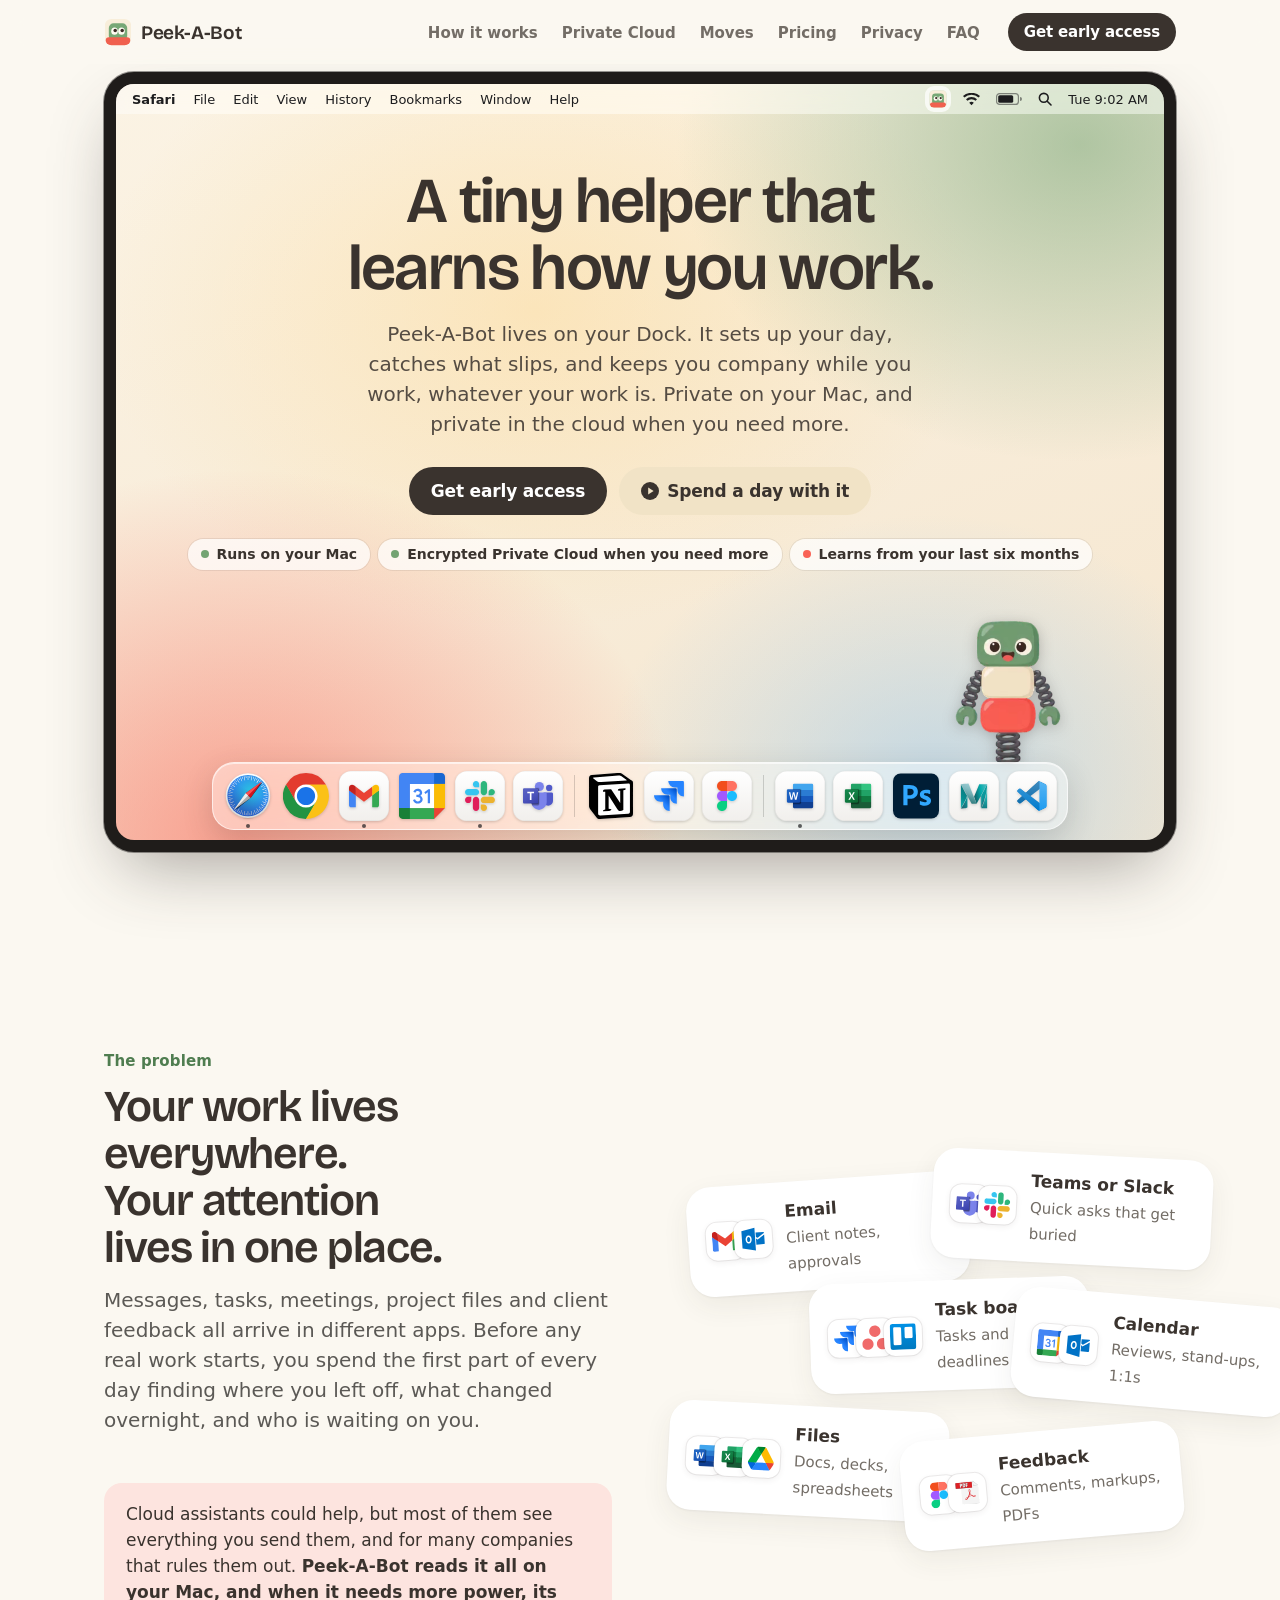
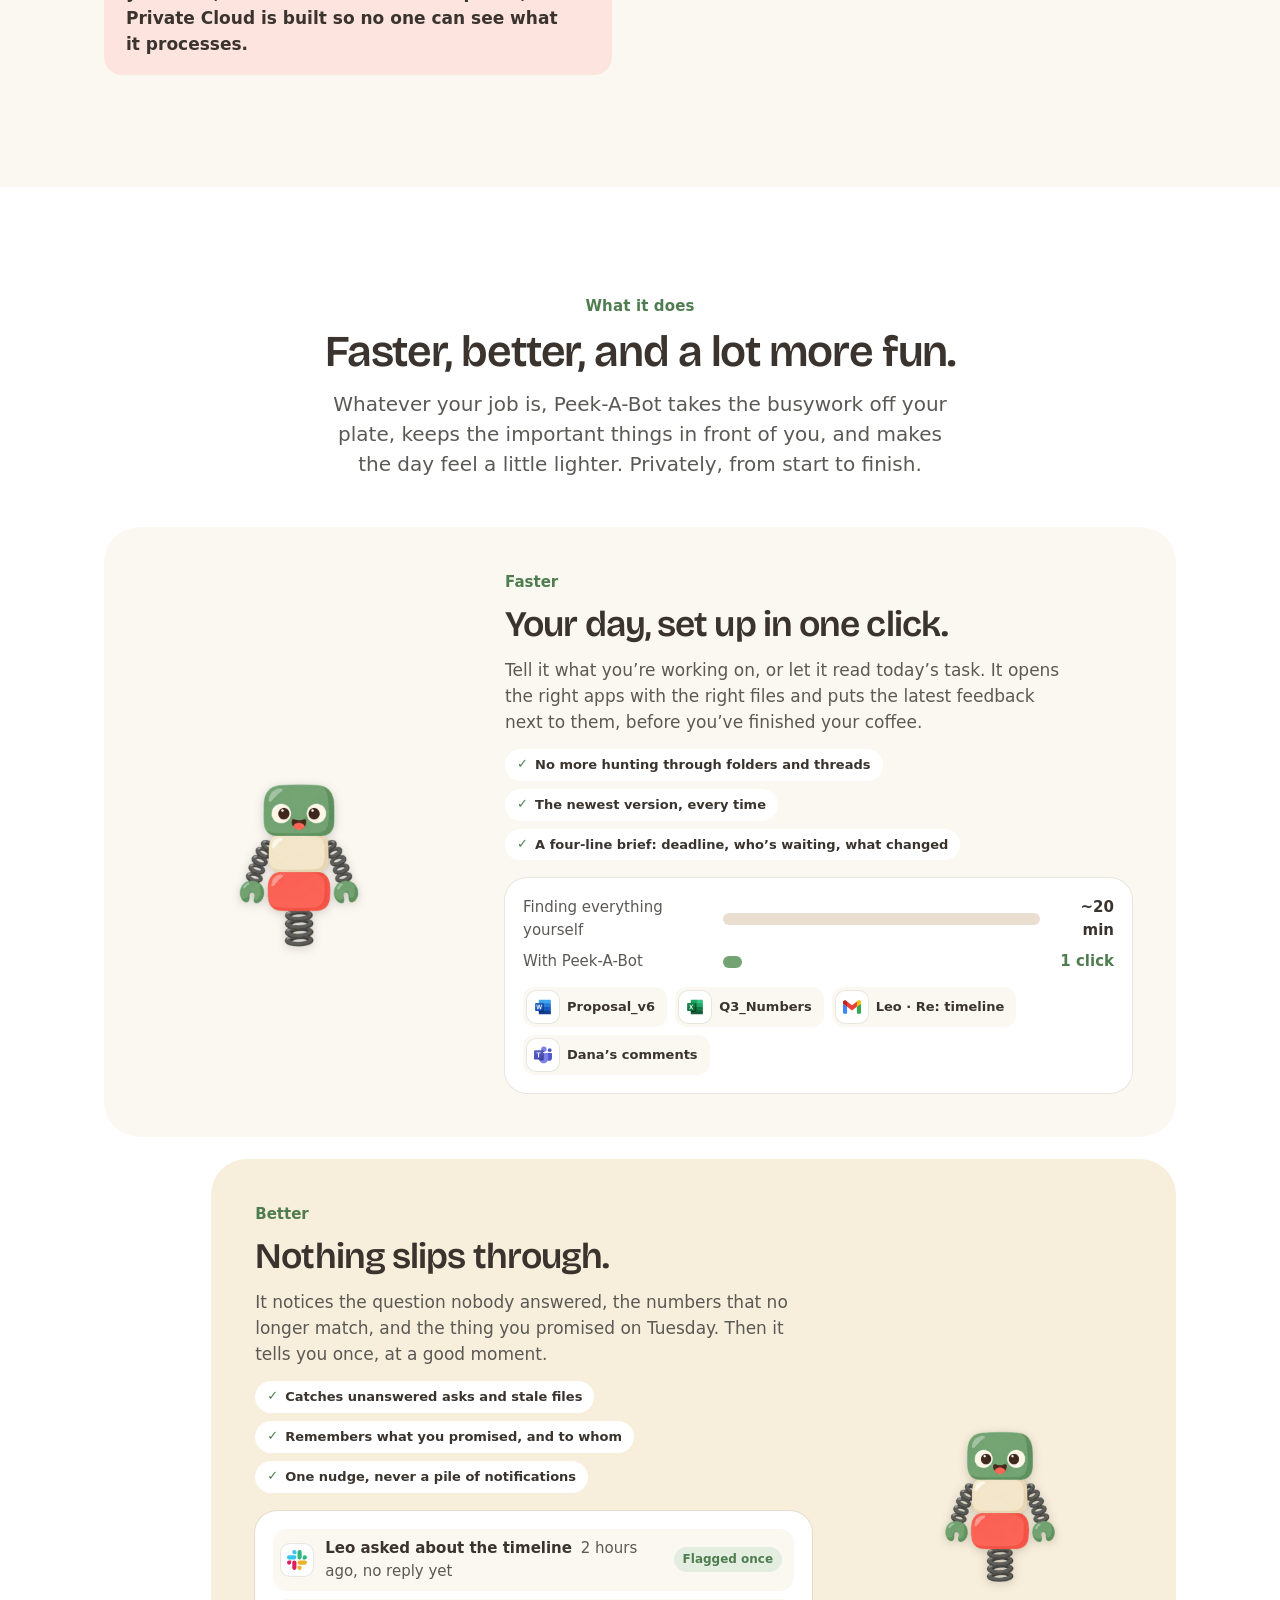
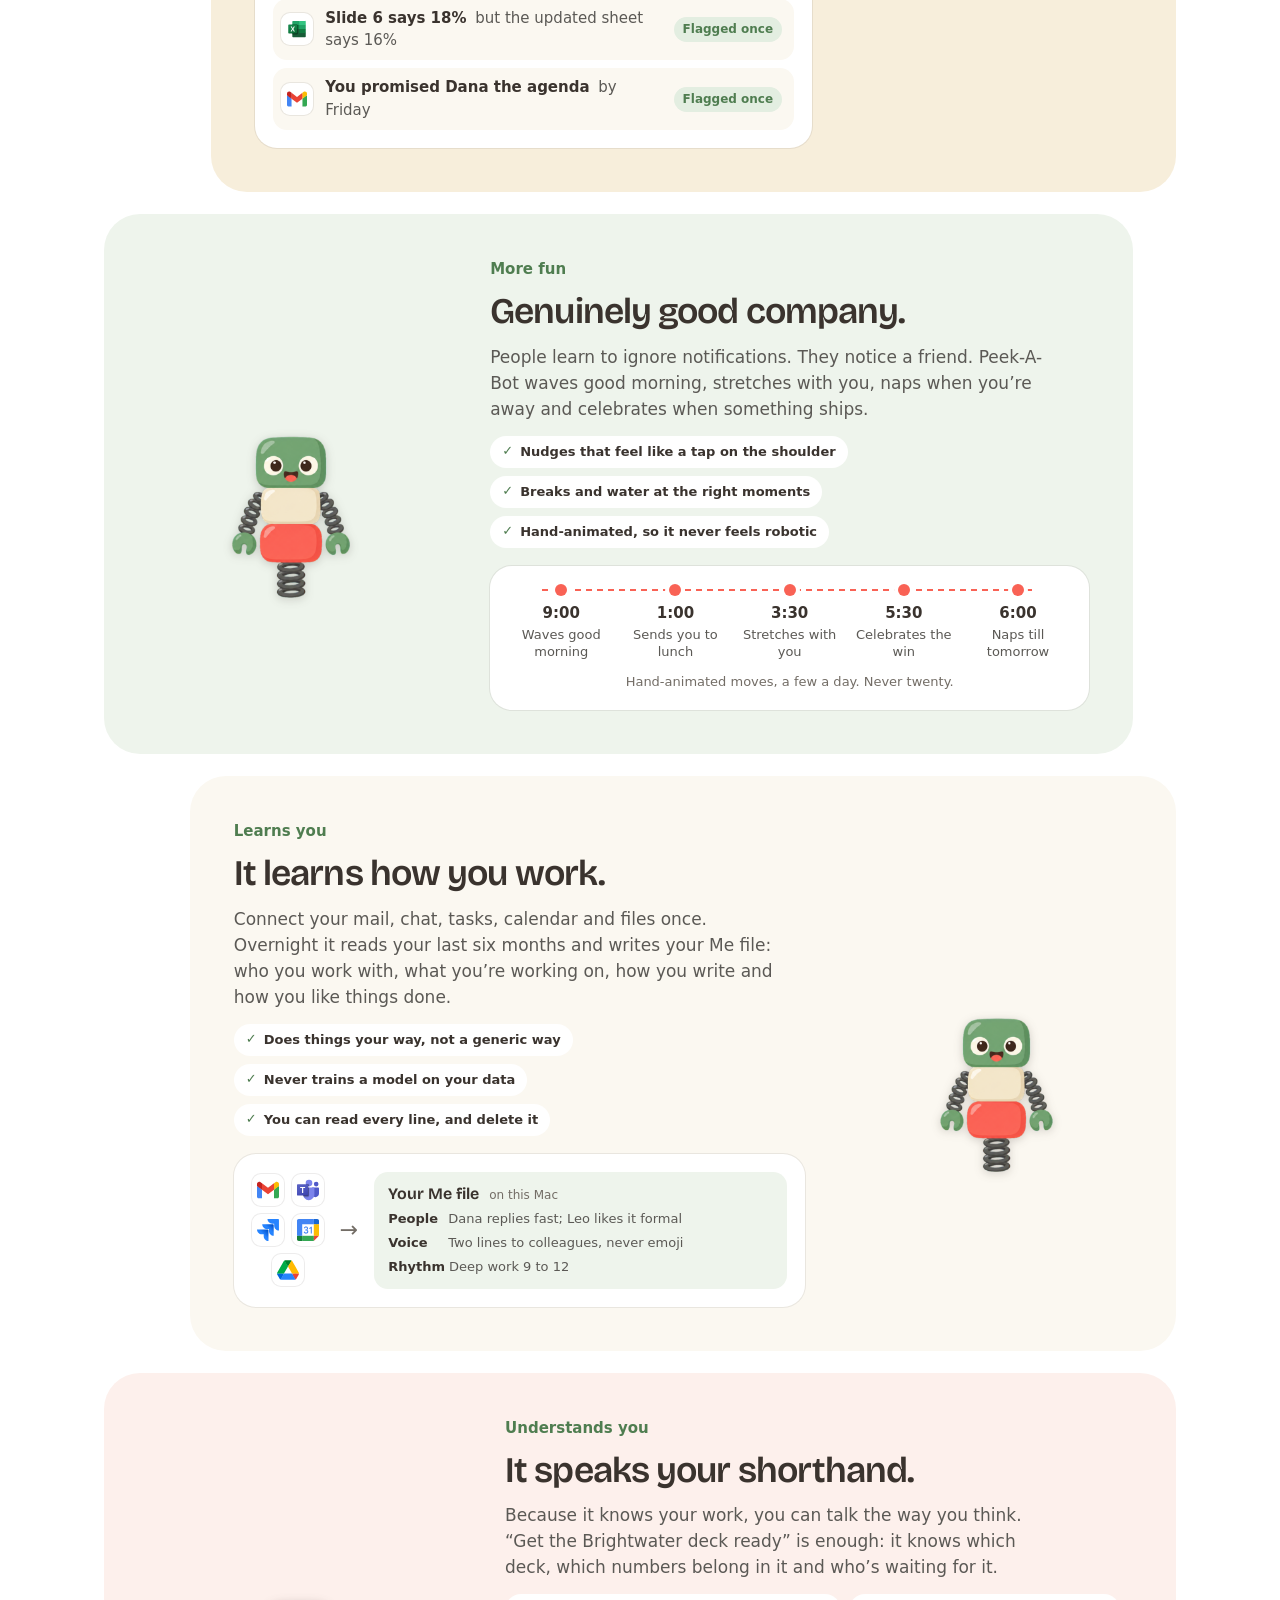
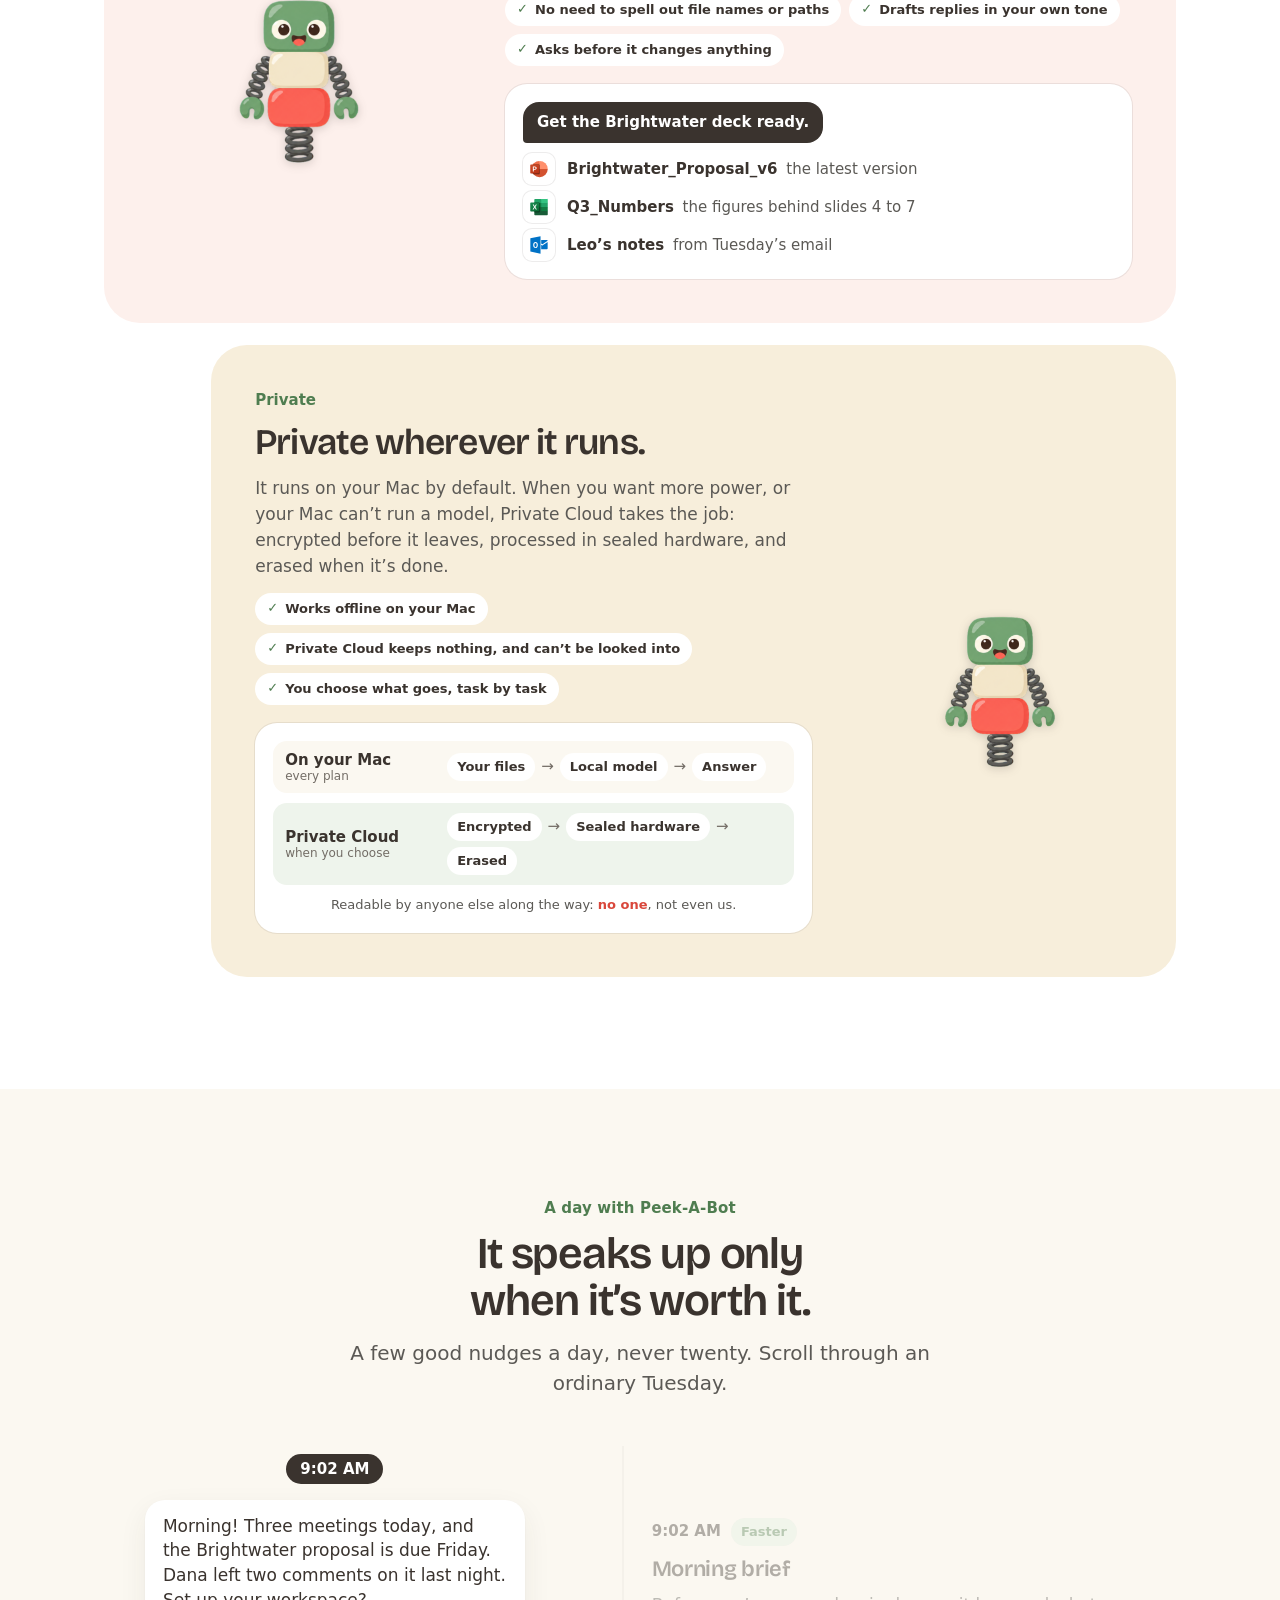
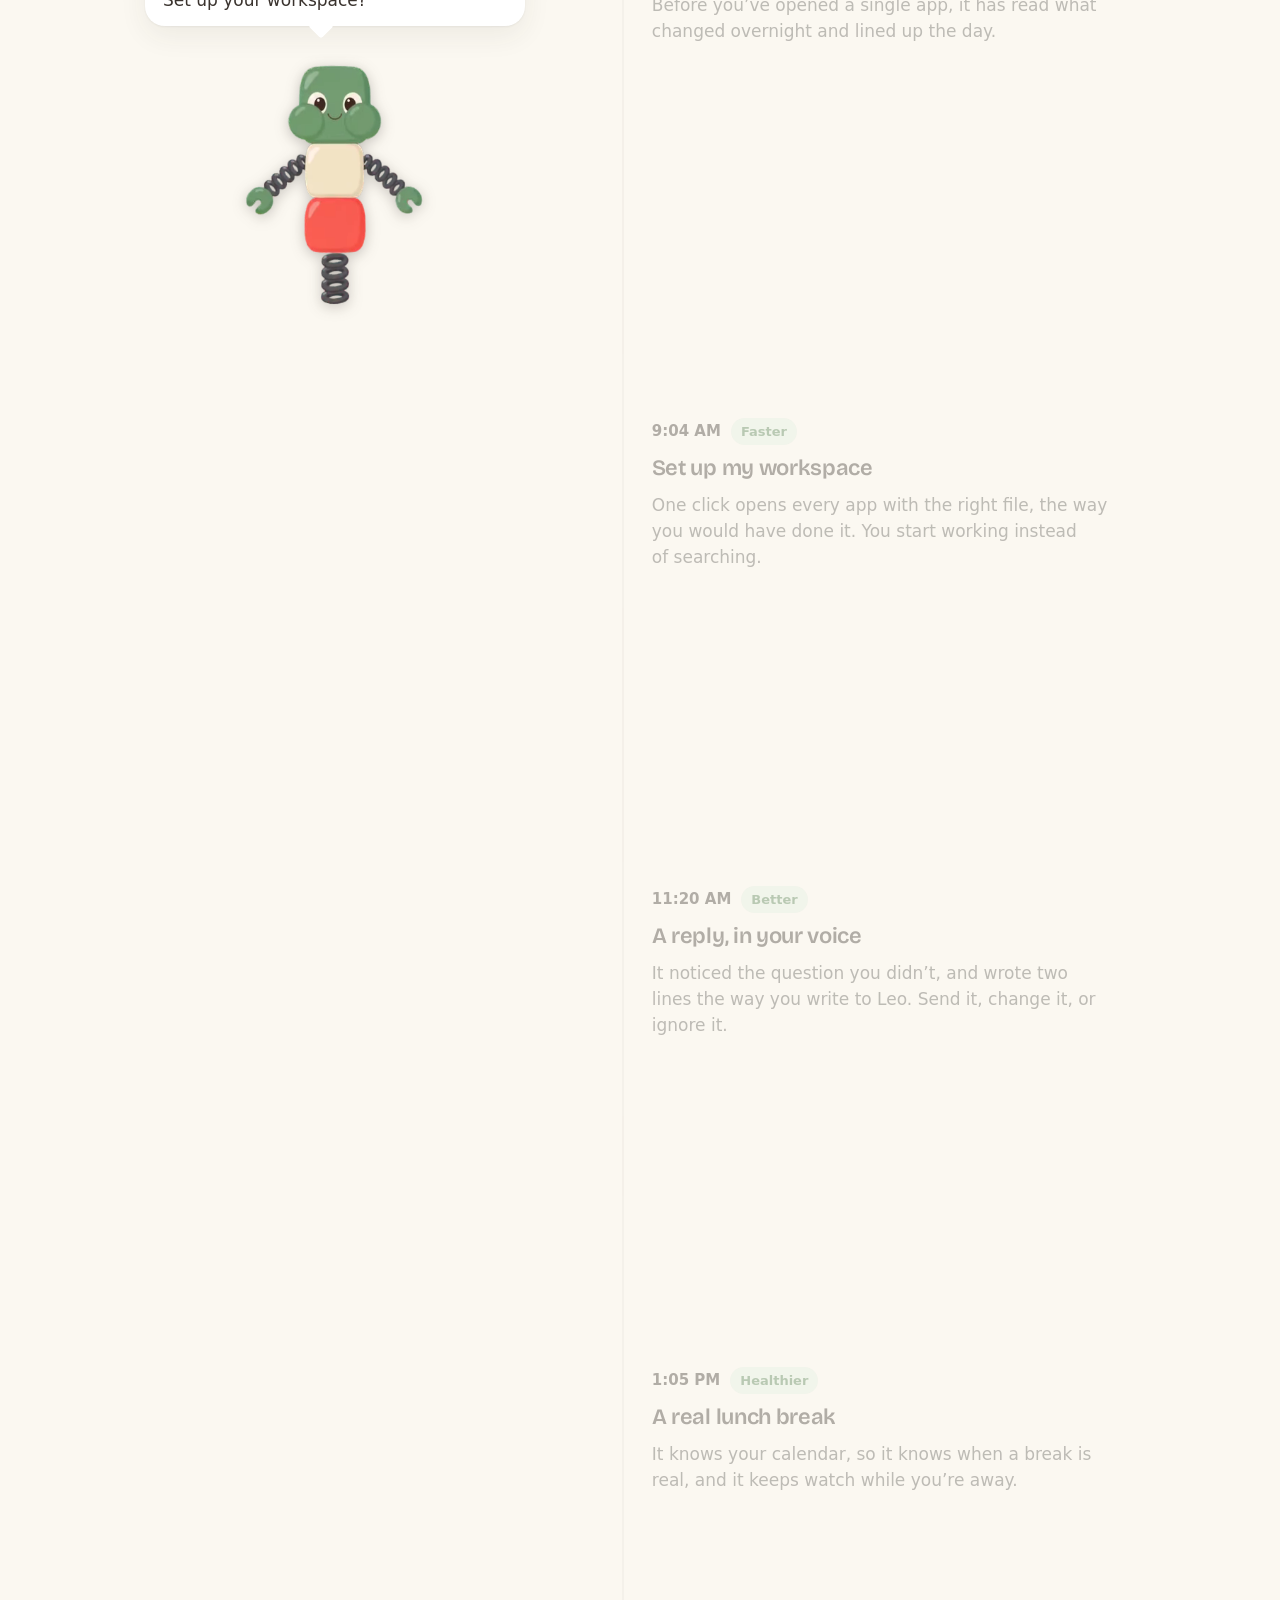
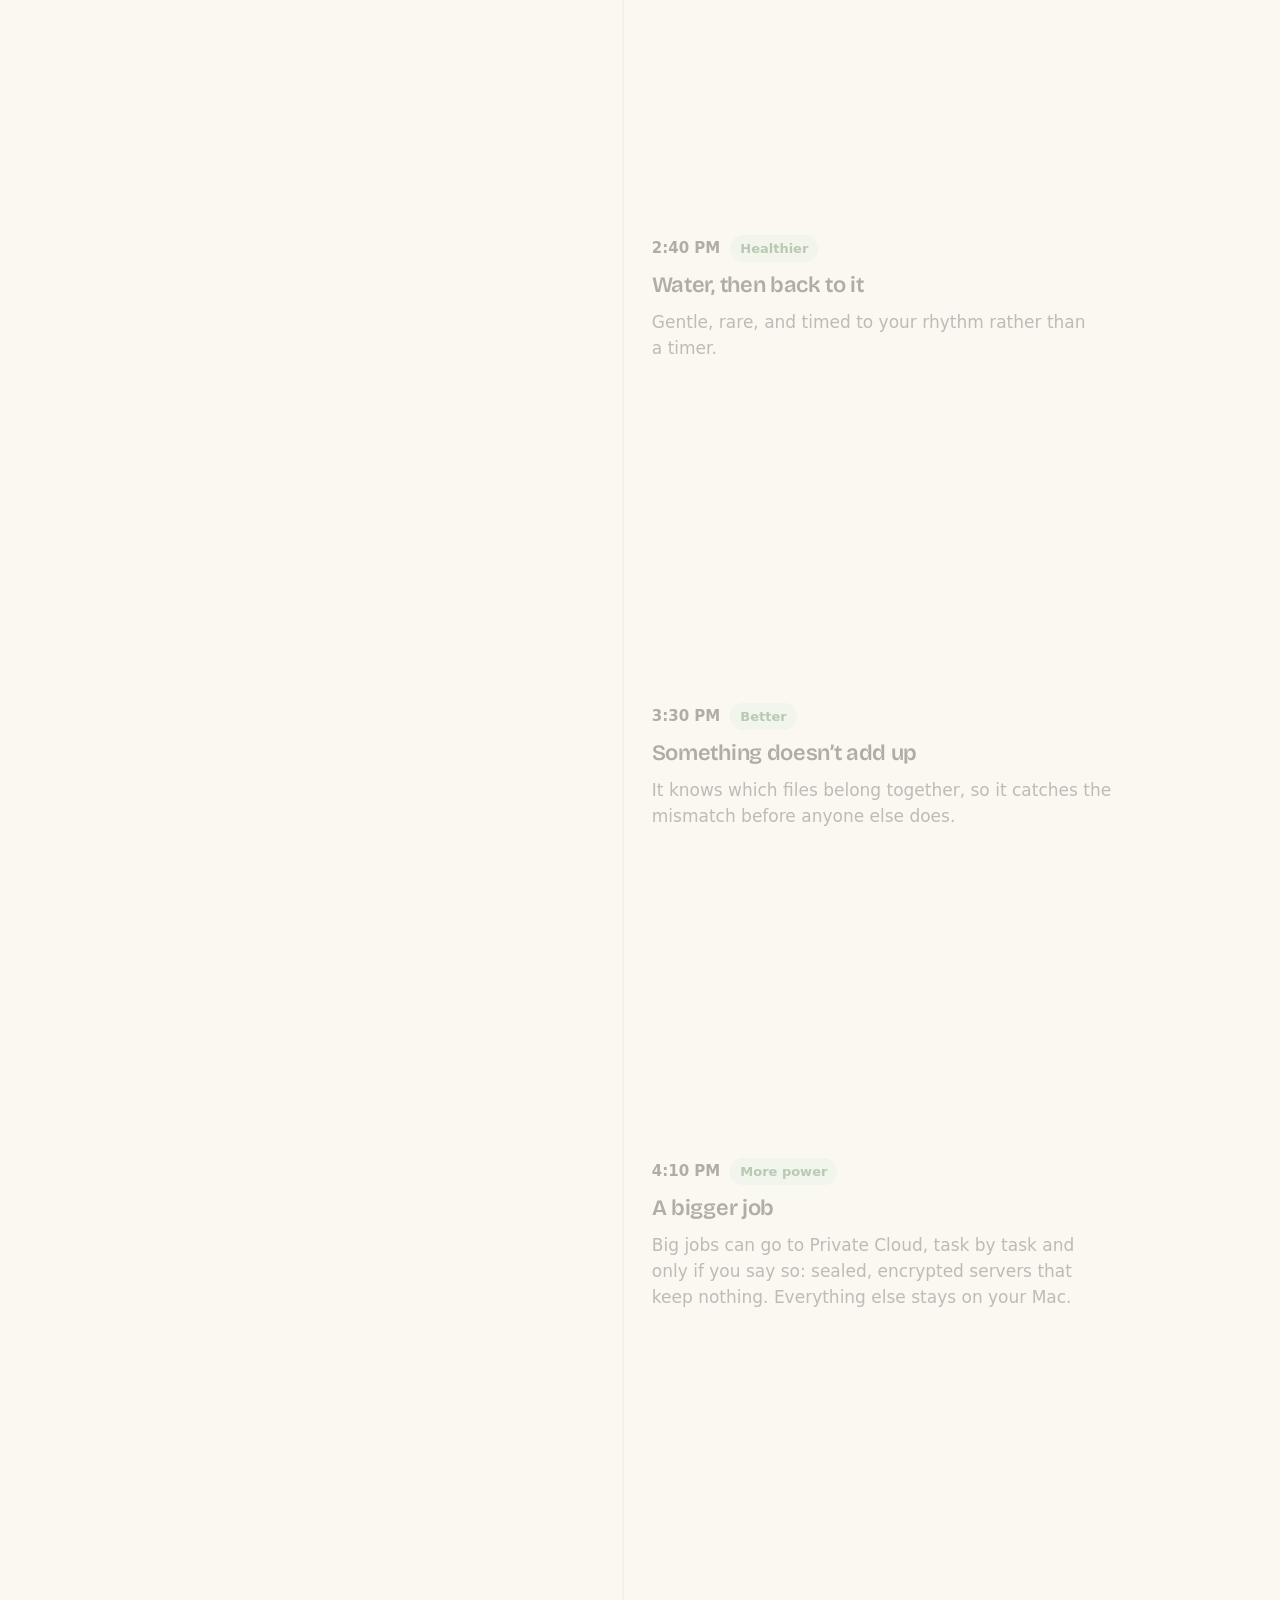
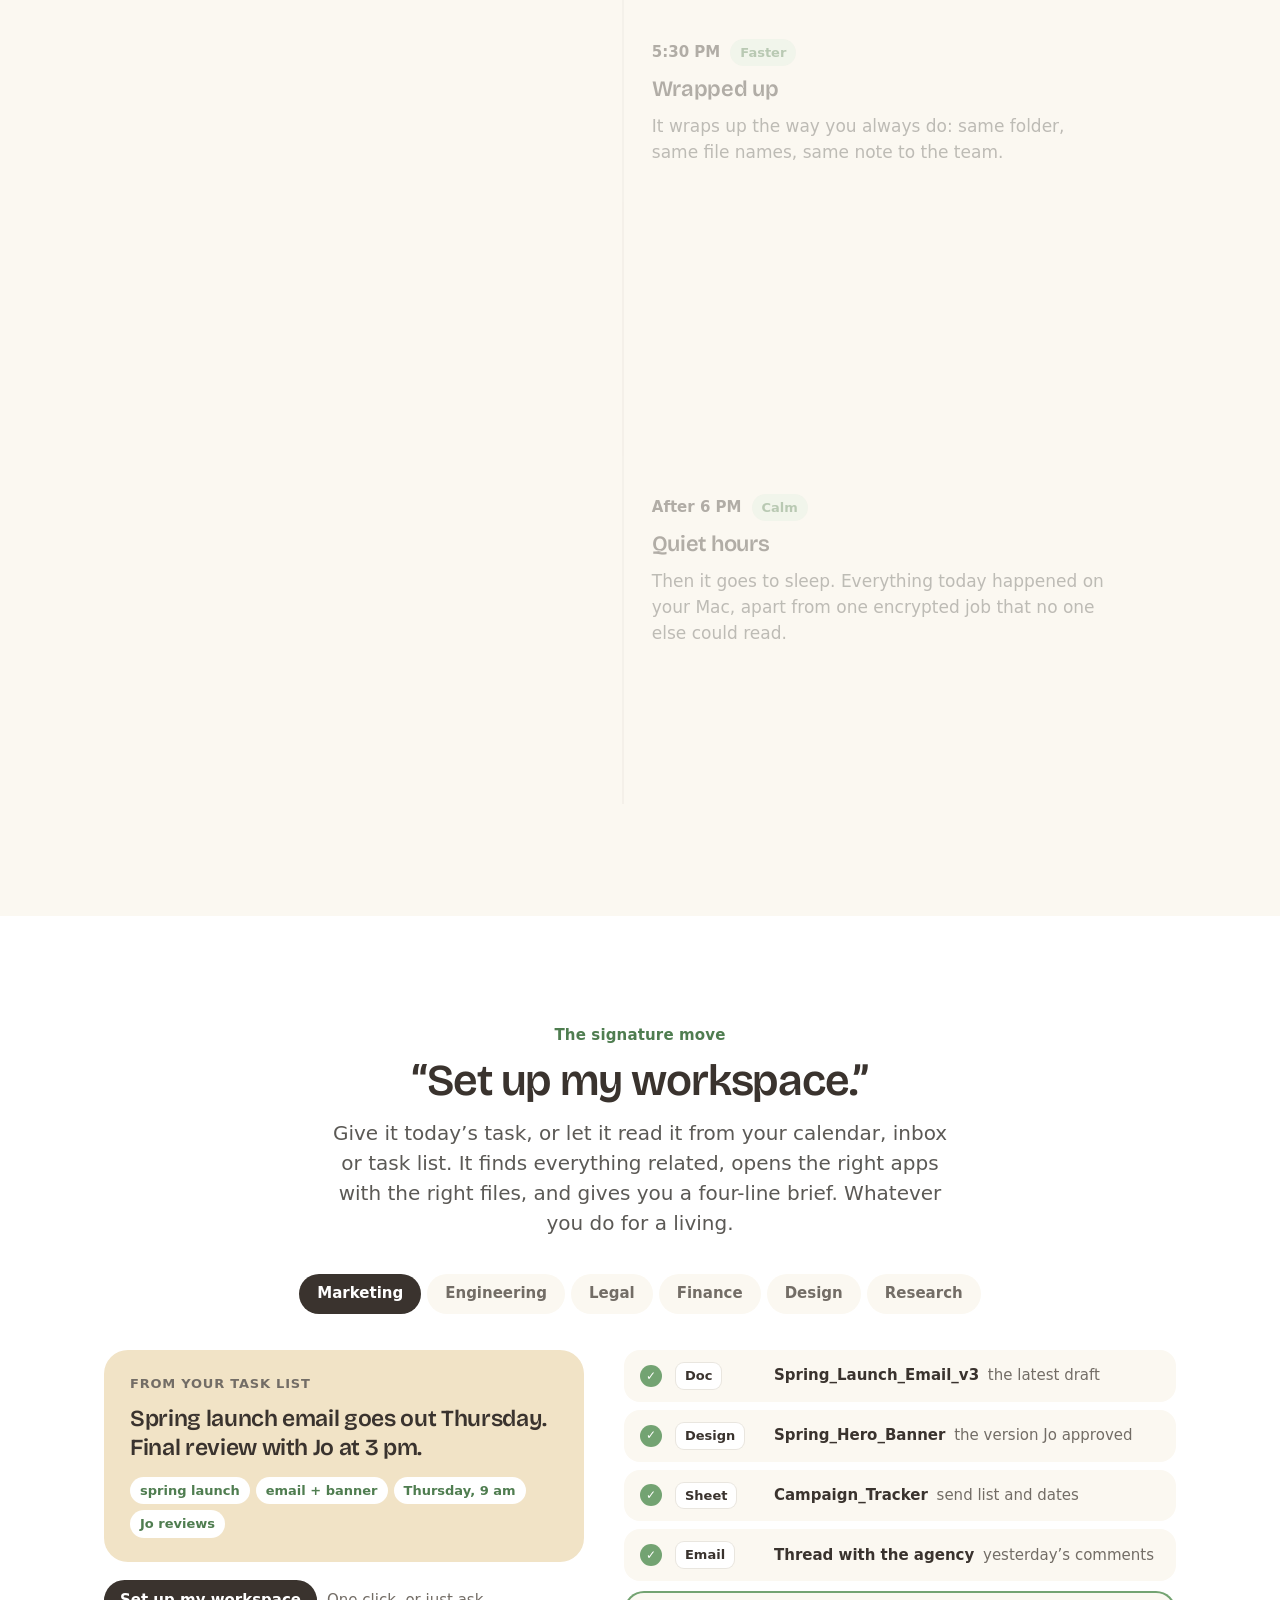
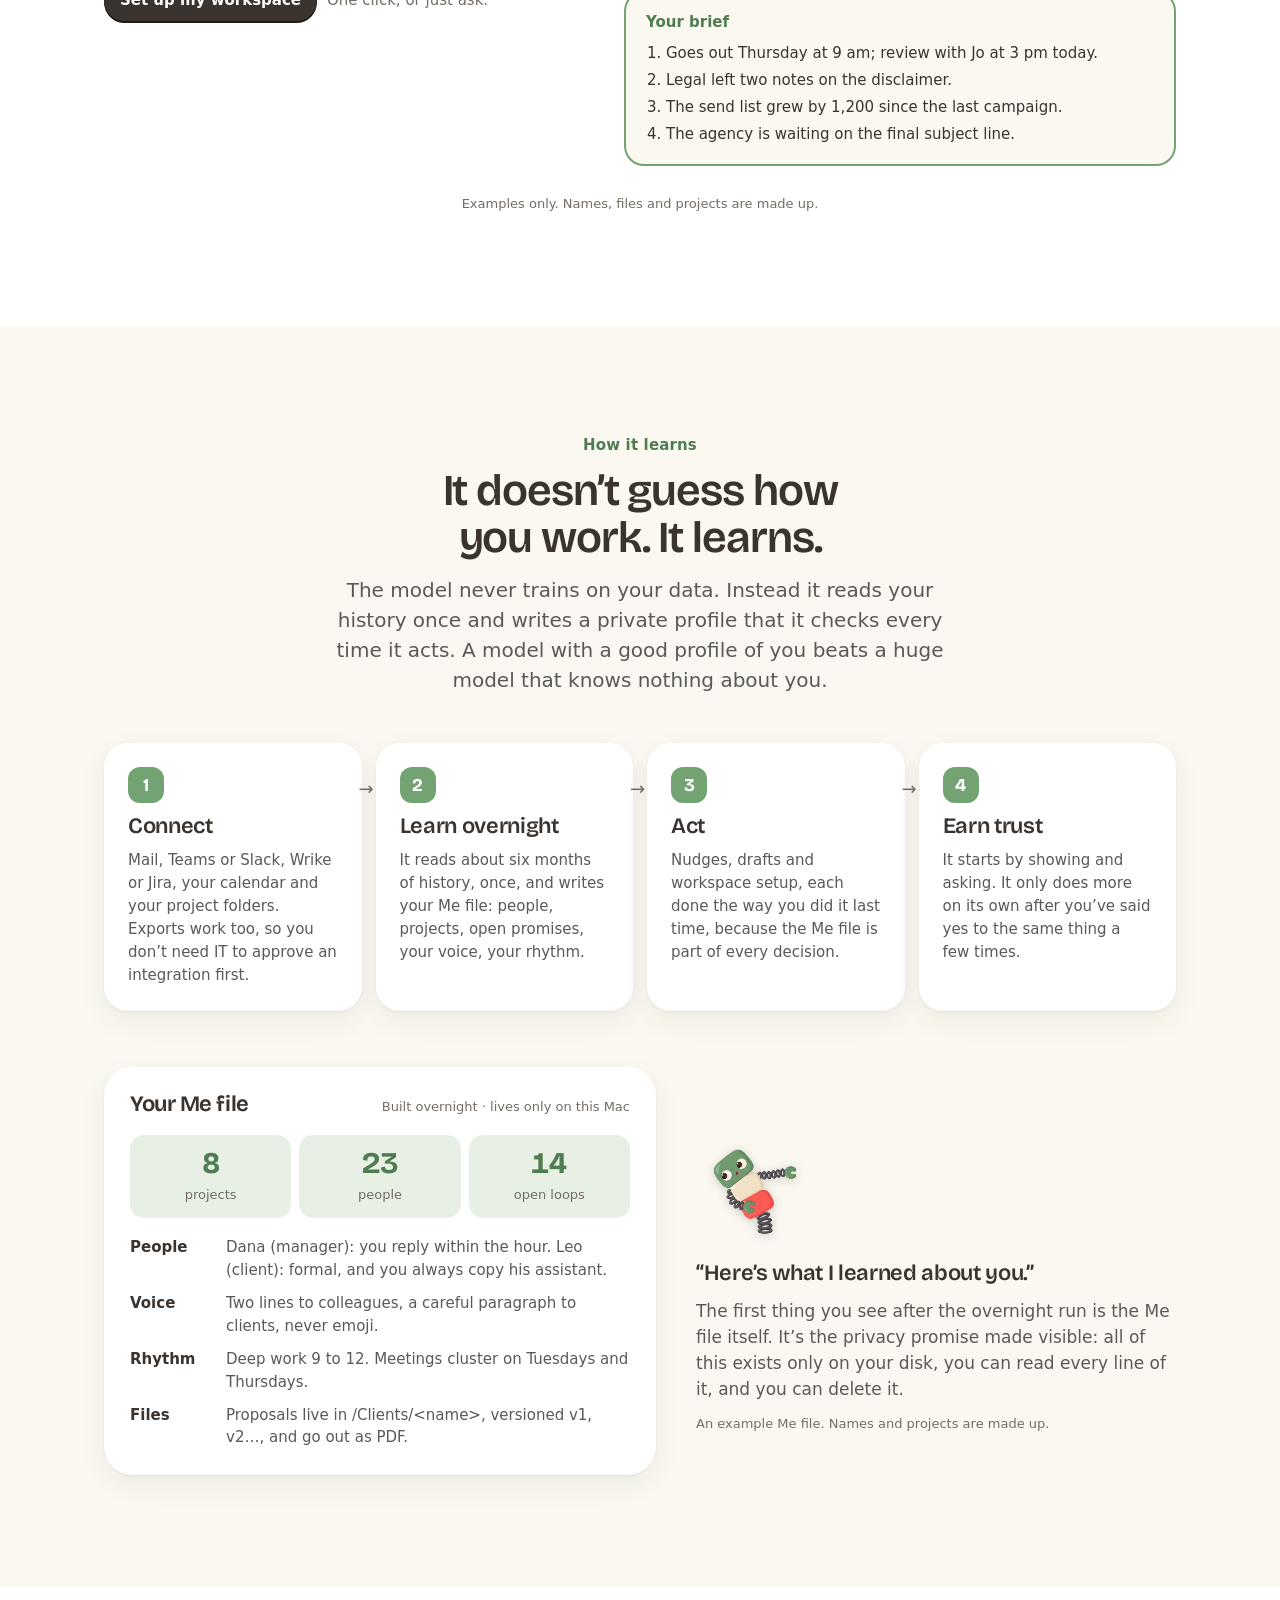
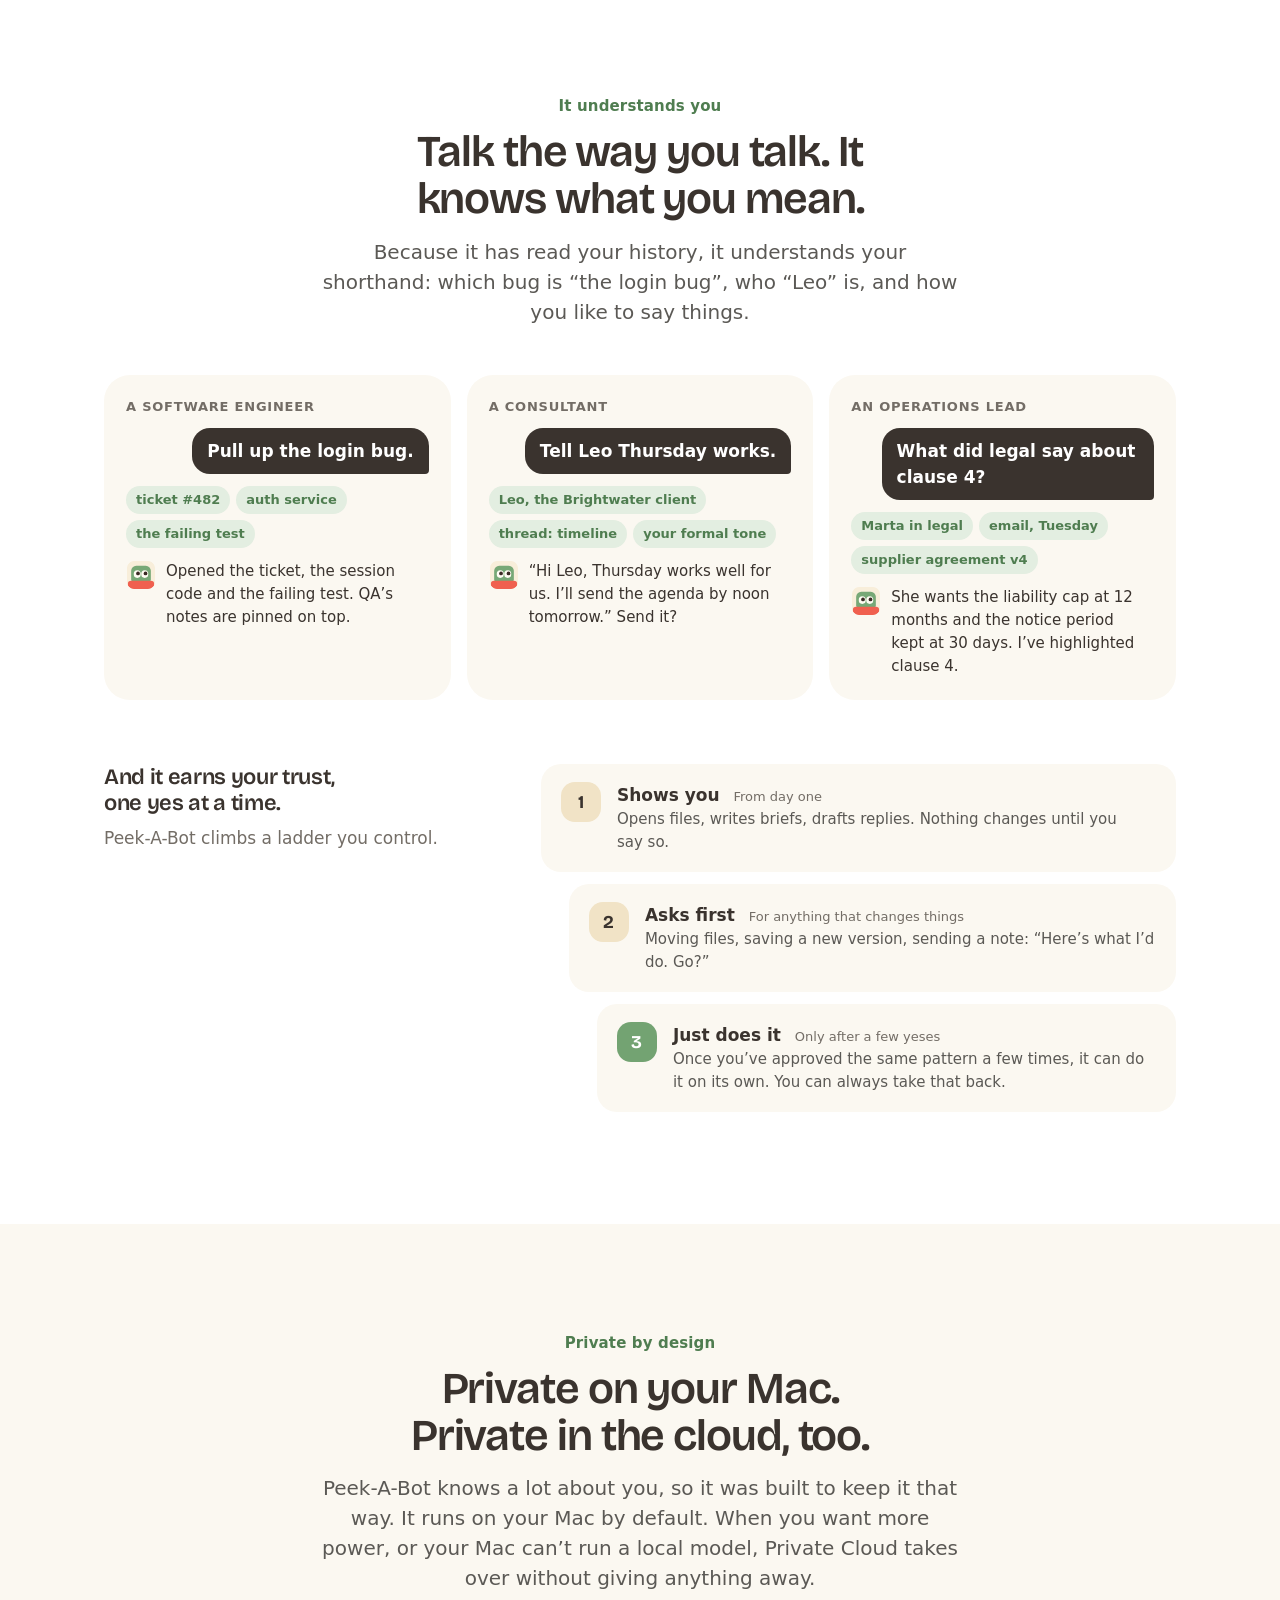
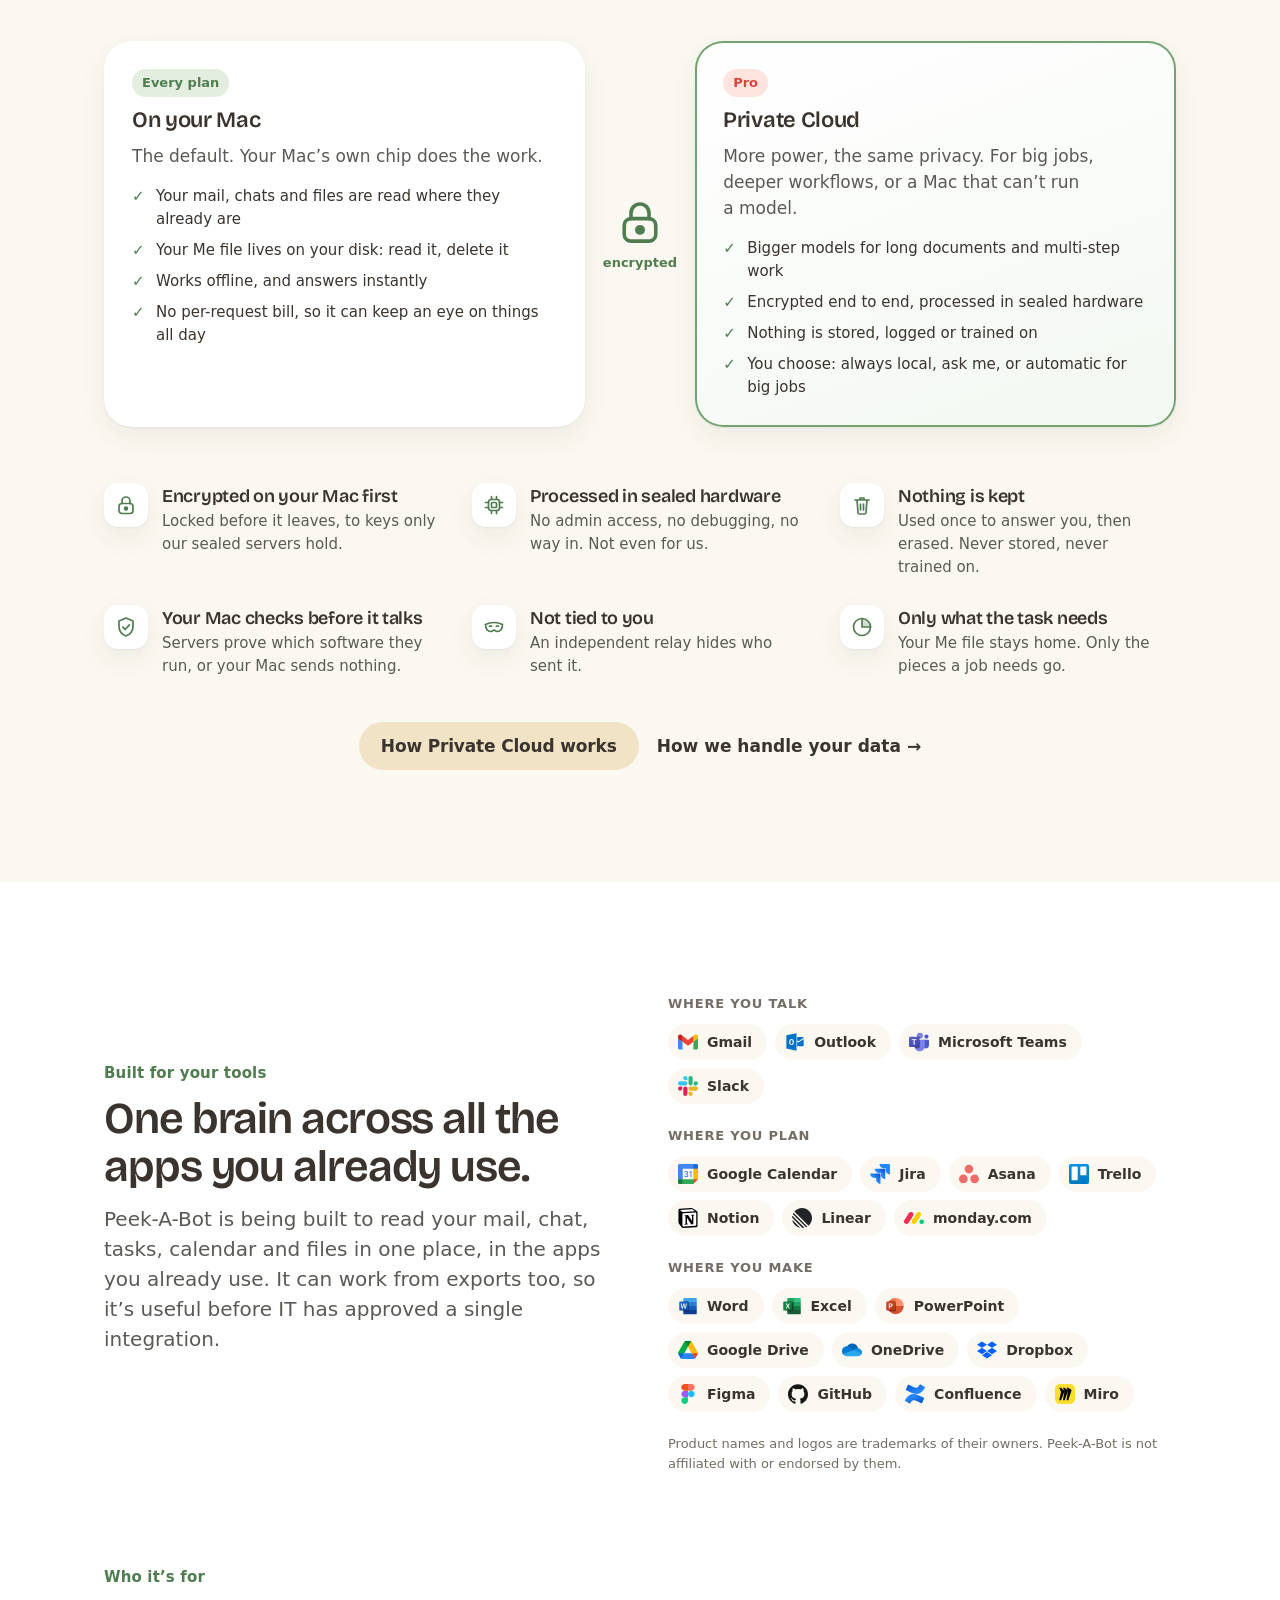
==== index.html @ 86689b5e "Publish the Peek-A-Bot website Co-Authored-By: Claude Opus 5.5 <noreply@anthropic.com>" ====
<!DOCTYPE html><html lang="en"><head><meta charset="utf-8"><meta name="viewport" content="width=device-width, initial-scale=1"><title>Peek-A-Bot · A tiny helper that learns how you work</title><meta name="description" content="Peek-A-Bot is a tiny helper that lives on your Dock. It learns how you work, sets up your day, catches what slips and keeps you company. Private on your Mac, and in an encrypted Private Cloud when you need more power."><meta name="theme-color" content="#FBF8F1"><meta name="color-scheme" content="light"><link rel="icon" href="/favicon.ico" sizes="48x48"><link rel="icon" href="/favicon.svg" type="image/svg+xml"><link rel="apple-touch-icon" href="/apple-touch-icon.png"><meta property="og:type" content="website"><meta property="og:title" content="Peek-A-Bot · A tiny helper that learns how you work"><meta property="og:description" content="Peek-A-Bot is a tiny helper that lives on your Dock. It learns how you work, sets up your day, catches what slips and keeps you company. Private on your Mac, and in an encrypted Private Cloud when you need more power."><meta property="og:image" content="https://peek-a-bot.com/og-image.png"><meta property="og:image:width" content="1200"><meta property="og:image:height" content="630"><meta name="twitter:card" content="summary_large_image"><script>document.documentElement.classList.add('js');</script><link rel="stylesheet" href="/_astro/Base.CYrjRaip.css"><link rel="stylesheet" href="/_astro/index.iqG5iwWX.css"><style>.faq[data-astro-cid-hemr5th4]{border-top:1px solid var(--line);display:grid}details[data-astro-cid-hemr5th4]{border-bottom:1px solid var(--line)}summary[data-astro-cid-hemr5th4]{cursor:pointer;color:var(--ink);font:600 19px/1.35 var(--font-body);letter-spacing:-.01em;justify-content:space-between;align-items:center;gap:20px;padding:22px 4px;list-style:none;display:flex}summary[data-astro-cid-hemr5th4]::-webkit-details-marker{display:none}summary[data-astro-cid-hemr5th4] i[data-astro-cid-hemr5th4]{background:var(--cream);width:28px;height:28px;transition:background var(--t-hover) var(--ease-out);border-radius:50%;flex:none;position:relative}summary[data-astro-cid-hemr5th4] i[data-astro-cid-hemr5th4]:before,summary[data-astro-cid-hemr5th4] i[data-astro-cid-hemr5th4]:after{content:"";background:var(--ink);width:12px;height:2px;transition:rotate .25s var(--ease-out);border-radius:2px;position:absolute;top:50%;left:50%;translate:-50% -50%}summary[data-astro-cid-hemr5th4] i[data-astro-cid-hemr5th4]:after{rotate:90deg}details[data-astro-cid-hemr5th4][open] summary[data-astro-cid-hemr5th4] i[data-astro-cid-hemr5th4]:after{rotate:0deg}summary[data-astro-cid-hemr5th4]:hover i[data-astro-cid-hemr5th4]{background:#ead8b4}details[data-astro-cid-hemr5th4] p[data-astro-cid-hemr5th4]{max-width:680px;color:var(--body);padding:0 4px 24px}
.clip[data-astro-cid-xy5hpezo]{aspect-ratio:1;cursor:pointer;filter:drop-shadow(0 2px 5px #3a332e38);-webkit-tap-highlight-color:transparent;background:0 0;border:0;width:100%;padding:0;display:block}.clip[data-astro-cid-xy5hpezo] video[data-astro-cid-xy5hpezo]{object-fit:contain;pointer-events:none;width:100%;height:100%}
.plans[data-astro-cid-n3fhtagd]{grid-template-columns:repeat(4,1fr);align-items:stretch;gap:14px;display:grid}.plan[data-astro-cid-n3fhtagd]{background:var(--white);box-shadow:var(--shadow-card);border-radius:28px;flex-direction:column;gap:6px;padding:24px;display:flex;position:relative}.plan[data-astro-cid-n3fhtagd].hi{box-shadow:0 0 0 2px var(--sage) inset, var(--shadow-card)}.badge[data-astro-cid-n3fhtagd]{border-radius:var(--radius-pill);background:var(--sage);color:var(--white);font-size:var(--fs-caption);padding:5px 11px;font-weight:650;position:absolute;top:-12px;left:24px}.plan-clip[data-astro-cid-n3fhtagd]{width:140px;margin:-14px auto -6px}.name[data-astro-cid-n3fhtagd]{color:var(--ink);font:650 24px/1.1 var(--font-display);letter-spacing:-.02em}.audience[data-astro-cid-n3fhtagd]{color:var(--sage-ink);font-size:var(--fs-small);font-weight:650}.price[data-astro-cid-n3fhtagd]{align-items:baseline;gap:4px;margin-top:8px;display:flex}.price[data-astro-cid-n3fhtagd] b[data-astro-cid-n3fhtagd]{color:var(--ink);font:700 44px/1 var(--font-display);letter-spacing:-.03em;font-variant-numeric:tabular-nums}.price[data-astro-cid-n3fhtagd] span[data-astro-cid-n3fhtagd]{color:var(--muted);font-size:var(--fs-small)}.alt[data-astro-cid-n3fhtagd]{color:var(--muted);font-size:var(--fs-caption)}.blurb[data-astro-cid-n3fhtagd]{color:var(--ink);font-size:var(--fs-small);margin-top:6px;font-weight:550}ul[data-astro-cid-n3fhtagd]{flex:1;align-content:start;gap:8px;margin:12px 0 18px;padding:0;list-style:none;display:grid}li[data-astro-cid-n3fhtagd]{color:var(--body);font-size:var(--fs-small);padding-left:24px;line-height:1.4;position:relative}li[data-astro-cid-n3fhtagd]:before{content:"";background:#e3eee1 url("data:image/svg+xml,%3Csvg xmlns='http://www.w3.org/2000/svg' width='9' height='7'%3E%3Cpath d='M1 3.5l2.3 2.3L8 1' fill='none' stroke='%234F7D50' stroke-width='1.7' stroke-linecap='round' stroke-linejoin='round'/%3E%3C/svg%3E") 50% no-repeat;border-radius:50%;width:15px;height:15px;position:absolute;top:3px;left:0}.pill[data-astro-cid-n3fhtagd]{justify-content:center}.compact[data-astro-cid-n3fhtagd] .plan[data-astro-cid-n3fhtagd]{padding:22px}.compact[data-astro-cid-n3fhtagd] ul[data-astro-cid-n3fhtagd]{margin-bottom:0}.compact[data-astro-cid-n3fhtagd] .price[data-astro-cid-n3fhtagd] b[data-astro-cid-n3fhtagd]{font-size:36px}@media (width<=1000px){.plans[data-astro-cid-n3fhtagd]{grid-template-columns:1fr 1fr;row-gap:26px}}@media (width<=560px){.plans[data-astro-cid-n3fhtagd]{grid-template-columns:1fr}}
.cta-band[data-astro-cid-hwvj6ntz]{background:var(--cream);position:relative;overflow:hidden}.inner[data-astro-cid-hwvj6ntz]{grid-template-columns:1.3fr 1fr;align-items:end;gap:32px;padding-top:88px;display:grid}.copy[data-astro-cid-hwvj6ntz]{gap:16px;padding-bottom:88px;display:grid}.copy[data-astro-cid-hwvj6ntz] .lead[data-astro-cid-hwvj6ntz]{max-width:500px;color:var(--ink);opacity:.8}.peek[data-astro-cid-hwvj6ntz]{--bot-size:clamp(240px, 30vw, 360px);margin-bottom:calc(var(--bot-size) * -.17);justify-self:center}@media (width<=760px){.inner[data-astro-cid-hwvj6ntz]{grid-template-columns:1fr;padding-top:64px}.copy[data-astro-cid-hwvj6ntz]{padding-bottom:0}.peek[data-astro-cid-hwvj6ntz]{--bot-size:240px}}
.waitlist[data-astro-cid-lsxrvkd2]{gap:12px;width:100%;max-width:620px;display:grid}.row[data-astro-cid-lsxrvkd2]{flex-wrap:wrap;gap:10px;display:flex}.field[data-astro-cid-lsxrvkd2]{flex:200px}.field[data-astro-cid-lsxrvkd2].email{flex:2 240px}input[data-astro-cid-lsxrvkd2],select[data-astro-cid-lsxrvkd2]{width:100%;height:var(--pill-h);border-radius:var(--radius-pill);background:var(--white);box-shadow:0 0 0 1px var(--line), var(--shadow-card);color:var(--ink);font:500 var(--fs-body) / 1 var(--font-body);-webkit-appearance:none;appearance:none;border:0;padding:0 18px}select[data-astro-cid-lsxrvkd2]{color:var(--muted);background-image:url("data:image/svg+xml,%3Csvg xmlns='http://www.w3.org/2000/svg' width='12' height='8'%3E%3Cpath d='M1 1l5 5 5-5' fill='none' stroke='%23736D66' stroke-width='1.8' stroke-linecap='round'/%3E%3C/svg%3E");background-position:right 18px center;background-repeat:no-repeat;padding-right:40px}select[data-astro-cid-lsxrvkd2]:has(option:checked:not([value=""])){color:var(--ink)}input[data-astro-cid-lsxrvkd2]::placeholder{color:var(--muted)}input[data-astro-cid-lsxrvkd2]:focus-visible,select[data-astro-cid-lsxrvkd2]:focus-visible{outline:2px solid var(--sage-ink);outline-offset:2px}.pill[data-astro-cid-lsxrvkd2]{cursor:pointer;border:0;flex:none}.pill[data-astro-cid-lsxrvkd2][disabled]{opacity:.6;cursor:progress}.trap[data-astro-cid-lsxrvkd2]{opacity:0;width:1px;height:1px;position:absolute;left:-9999px}.status[data-astro-cid-lsxrvkd2]{color:var(--muted);font-size:var(--fs-caption);padding-left:18px}.status[data-astro-cid-lsxrvkd2].ok{color:var(--sage-ink);font-weight:600;font-size:var(--fs-small)}.status[data-astro-cid-lsxrvkd2].err{color:var(--coral-deep);font-weight:600}@media (width<=560px){.pill[data-astro-cid-lsxrvkd2]{flex:100%;justify-content:center}}
</style></head><body><a class="skip" href="#main">Skip to content</a><header class="nav" data-astro-cid-wpvy4v7s><div class="container nav-inner" data-astro-cid-wpvy4v7s><a class="brand" href="/" aria-label="Peek-A-Bot home" data-astro-cid-wpvy4v7s><img src="/brand/peekabot-icon-small.svg" width="28" height="28" alt="" aria-hidden="true" decoding="async"><span data-astro-cid-wpvy4v7s>Peek-A-Bot</span></a><nav class="links" aria-label="Main" data-astro-cid-wpvy4v7s><ul data-astro-cid-wpvy4v7s><li data-astro-cid-wpvy4v7s><a href="/#how" data-astro-cid-wpvy4v7s>How it works</a></li><li data-astro-cid-wpvy4v7s><a href="/private-cloud" data-astro-cid-wpvy4v7s>Private Cloud</a></li><li data-astro-cid-wpvy4v7s><a href="/moves" data-astro-cid-wpvy4v7s>Moves</a></li><li data-astro-cid-wpvy4v7s><a href="/pricing" data-astro-cid-wpvy4v7s>Pricing</a></li><li data-astro-cid-wpvy4v7s><a href="/privacy" data-astro-cid-wpvy4v7s>Privacy</a></li><li data-astro-cid-wpvy4v7s><a href="/faq" data-astro-cid-wpvy4v7s>FAQ</a></li></ul></nav><a class="pill pill-primary pill-small cta" href="/early-access" data-astro-cid-wpvy4v7s>Get early access</a><details class="menu" data-astro-cid-wpvy4v7s><summary aria-label="Menu" data-astro-cid-wpvy4v7s><svg width="22" height="22" viewBox="0 0 22 22" aria-hidden="true" data-astro-cid-wpvy4v7s><path d="M3 7h16M3 15h16" stroke="currentColor" stroke-width="2" stroke-linecap="round" data-astro-cid-wpvy4v7s></path></svg></summary><div class="sheet" data-astro-cid-wpvy4v7s><a href="/#how" data-astro-cid-wpvy4v7s>How it works</a><a href="/private-cloud" data-astro-cid-wpvy4v7s>Private Cloud</a><a href="/moves" data-astro-cid-wpvy4v7s>Moves</a><a href="/pricing" data-astro-cid-wpvy4v7s>Pricing</a><a href="/privacy" data-astro-cid-wpvy4v7s>Privacy</a><a href="/faq" data-astro-cid-wpvy4v7s>FAQ</a><a class="pill pill-primary" href="/early-access" data-astro-cid-wpvy4v7s>Get early access</a></div></details></div></header><main id="main"><section class="hero" data-astro-cid-ge2uvauf><div class="container hero-grid" data-astro-cid-ge2uvauf><div class="screen" aria-label="A Mac desktop with Peek-A-Bot above the Dock" data-astro-cid-ge2uvauf><div class="menubar" aria-hidden="true" data-astro-cid-ge2uvauf><b data-astro-cid-ge2uvauf>Safari</b><span data-astro-cid-ge2uvauf>File</span><span data-astro-cid-ge2uvauf>Edit</span><span data-astro-cid-ge2uvauf>View</span><span data-astro-cid-ge2uvauf>History</span><span data-astro-cid-ge2uvauf>Bookmarks</span><span data-astro-cid-ge2uvauf>Window</span><span data-astro-cid-ge2uvauf>Help</span><div class="status" data-astro-cid-ge2uvauf><img class="pab" src="/brand/peekabot-icon-small.svg" width="18" height="18" alt="" data-astro-cid-ge2uvauf><svg width="17" height="13" viewBox="0 0 17 13" data-astro-cid-ge2uvauf><path d="M8.5 12.2l2.3-2.5a3.4 3.4 0 0 0-4.6 0zM4.4 7.8a6 6 0 0 1 8.2 0l1.4-1.5a8 8 0 0 0-11 0zM1.4 4.6a10.5 10.5 0 0 1 14.2 0L17 3.1A12.6 12.6 0 0 0 0 3.1z" fill="currentColor" data-astro-cid-ge2uvauf></path></svg><svg width="26" height="12" viewBox="0 0 26 12" data-astro-cid-ge2uvauf><rect x=".6" y=".6" width="21.8" height="10.8" rx="3" fill="none" stroke="currentColor" stroke-opacity=".5" stroke-width="1.2" data-astro-cid-ge2uvauf></rect><rect x="2.2" y="2.2" width="15" height="7.6" rx="1.6" fill="currentColor" data-astro-cid-ge2uvauf></rect><path d="M24 4v4a2 2 0 0 0 0-4z" fill="currentColor" opacity=".5" data-astro-cid-ge2uvauf></path></svg><svg width="14" height="14" viewBox="0 0 14 14" data-astro-cid-ge2uvauf><circle cx="5.8" cy="5.8" r="4.4" fill="none" stroke="currentColor" stroke-width="1.6" data-astro-cid-ge2uvauf></circle><path d="M9.2 9.2L13 13" stroke="currentColor" stroke-width="1.6" stroke-linecap="round" data-astro-cid-ge2uvauf></path></svg><span class="clock" data-astro-cid-ge2uvauf>Tue 9:02 AM</span></div></div><div class="desktop" data-astro-cid-ge2uvauf><div class="bot-spot" data-astro-cid-ge2uvauf><button class="bot" type="button" data-bot data-intro="pop,wave" data-idle="idle" data-tap="wave,peekaboo,celebrate" aria-label="Peek-A-Bot. Click to say hi." data-astro-cid-2otl76wt><img class="still" src="/moves/neutral.png" alt="" width="480" height="480" loading="eager" data-astro-cid-2otl76wt><video data-move="pop" muted playsinline preload="none" disablepictureinpicture disableremoteplayback aria-hidden="true" tabindex="-1" data-astro-cid-2otl76wt><source src="/moves/pop.mov" type="video/mp4; codecs=&quot;hvc1&quot;" data-astro-cid-2otl76wt><source src="/moves/pop.webm" type="video/webm" data-astro-cid-2otl76wt></video><video data-move="wave" muted playsinline preload="none" disablepictureinpicture disableremoteplayback aria-hidden="true" tabindex="-1" data-astro-cid-2otl76wt><source src="/moves/wave.mov" type="video/mp4; codecs=&quot;hvc1&quot;" data-astro-cid-2otl76wt><source src="/moves/wave.webm" type="video/webm" data-astro-cid-2otl76wt></video><video data-move="idle" muted playsinline preload="none" disablepictureinpicture disableremoteplayback aria-hidden="true" tabindex="-1" data-astro-cid-2otl76wt><source src="/moves/idle.mov" type="video/mp4; codecs=&quot;hvc1&quot;" data-astro-cid-2otl76wt><source src="/moves/idle.webm" type="video/webm" data-astro-cid-2otl76wt></video><video data-move="peekaboo" muted playsinline preload="none" disablepictureinpicture disableremoteplayback aria-hidden="true" tabindex="-1" data-astro-cid-2otl76wt><source src="/moves/peekaboo.mov" type="video/mp4; codecs=&quot;hvc1&quot;" data-astro-cid-2otl76wt><source src="/moves/peekaboo.webm" type="video/webm" data-astro-cid-2otl76wt></video><video data-move="celebrate" muted playsinline preload="none" disablepictureinpicture disableremoteplayback aria-hidden="true" tabindex="-1" data-astro-cid-2otl76wt><source src="/moves/celebrate.mov" type="video/mp4; codecs=&quot;hvc1&quot;" data-astro-cid-2otl76wt><source src="/moves/celebrate.webm" type="video/webm" data-astro-cid-2otl76wt></video></button><script type="module">var e=matchMedia(`(prefers-reduced-motion: reduce)`),t=e=>new Promise(t=>setTimeout(t,e)),n=e=>(e||``).split(`,`).filter(Boolean);function r(r){let i=new Map([...r.querySelectorAll(`video[data-move]`)].map(e=>[e.dataset.move,e])),a=n(r.dataset.intro),o=n(r.dataset.tap),s=r.dataset.idle||``,c=null,l=!1,u=!1,d=!1,f=null,p=!1,m=[],h=e=>{e.preload!==`auto`&&(e.preload=`auto`,e.load())},g=e=>e.readyState>=4?Promise.resolve():new Promise(t=>e.addEventListener(`canplaythrough`,t,{once:!0}));function _(e,t=!1){let n=c;c=e,r.classList.toggle(`live`,!!e),e&&(e.classList.remove(`fade-out`),e.classList.add(`on`)),n&&n!==e&&(t?(n.classList.add(`fade-out`),setTimeout(()=>{c!==n&&(n.classList.remove(`on`,`fade-out`),n.pause())},220)):(n.classList.remove(`on`),n.pause()))}function v(e,t=!1){let n=i.get(e);if(!n)return Promise.resolve(!1);h(n);let r=p;return p=!1,new Promise(e=>{t||(f=()=>e(!0)),n.loop=t,n.muted=!0;try{n.currentTime=0}catch{}let i=()=>_(n,r);`requestVideoFrameCallback`in n?n.requestVideoFrameCallback(i):n.addEventListener(`playing`,i,{once:!0}),t||n.addEventListener(`ended`,()=>e(!0),{once:!0}),n.play().then(()=>{t&&e(!0)}).catch(()=>e(!1))})}function y(){s&&u&&!e.matches?v(s,!0):(!s||e.matches)&&_(null)}async function b(){if(!l){for(l=!0;m.length;)if(!await v(m.shift())){m.length=0;break}l=!1,y()}}function x(t,n=!1){!i.has(t)||e.matches&&!n||(m.length=0,m.push(t),l?(p=!0,f?.()):b())}async function S(){if(d||(d=!0,e.matches))return;for(let e of[...a,s])i.has(e)&&h(i.get(e));let n=i.get(a[0]||s);n&&await Promise.race([g(n),t(4e3)]),!l&&(a.length?(await t(350),m.push(...a),b()):y())}if(r.addEventListener(`click`,()=>{!l&&o.length&&x(o[Math.floor(Math.random()*o.length)],!0)}),r.addEventListener(`bot:react`,e=>x(e.detail)),new IntersectionObserver(([e])=>{u=e.isIntersecting,u&&!d?S():!l&&d&&(u?c?.loop?c.play().catch(()=>{}):y():c?.pause())},{rootMargin:`200px 0px`}).observe(r),`lazy`in r.dataset||S(),new URLSearchParams(location.search).has(`debug`)){let e=document.createElement(`pre`);e.style.cssText=`position:absolute;left:100%;top:30%;margin:0 0 0 8px;font:11px/1.4 ui-monospace,monospace;text-align:left;color:#3A332E;white-space:pre;z-index:5`,r.after(e),setInterval(()=>{e.textContent=[...i].map(([e,t])=>`${t.classList.contains(`on`)?`▶`:` `} ${e.padEnd(9)} ${t.currentTime.toFixed(2)}s ${t.paused?`paused`:`playing`}${t.ended?` ended`:``} rs=${t.readyState} ${(t.currentSrc||``).split(`.`).pop()}`).join(`
`)+`\nrunning=${l} onScreen=${u} live=${r.classList.contains(`live`)}`},200)}}document.querySelectorAll(`[data-bot]`).forEach(r);</script></div><nav class="dock" aria-label="Apps Peek-A-Bot is being built to work with" data-astro-cid-ge2uvauf><span class="app on" title="Safari" data-astro-cid-ge2uvauf><span class="brand-icon" data-astro-cid-l6zidspz><svg xmlns="http://www.w3.org/2000/svg" width="46" height="46" viewBox="0 0 256 256" preserveAspectRatio="xMidYMid meet" role="img" aria-label="Safari"><defs><linearGradient id="safari-ltw29-SVGHbaMl8Jz" x1="50%" x2="50%" y1="100%" y2="0%"><stop offset="25%" stop-color="#dbdbda"/><stop offset="100%" stop-color="#fff"/></linearGradient><linearGradient id="safari-ltw29-SVGmF1yebya" x1="49.05%" x2="25.713%" y1="35.703%" y2="77.572%"><stop offset="0%" stop-opacity="0"/><stop offset="100%"/></linearGradient><filter id="safari-ltw29-SVGKgikabsP" width="200%" height="200%" x="-50%" y="-50%" filterUnits="objectBoundingBox"><feOffset dy="2" in="SourceAlpha" result="shadowOffsetOuter1"/><feGaussianBlur in="shadowOffsetOuter1" result="shadowBlurOuter1" stdDeviation="2"/><feColorMatrix in="shadowBlurOuter1" result="shadowMatrixOuter1" values="0 0 0 0 0 0 0 0 0 0 0 0 0 0 0 0 0 0 0.266007133 0"/><feMerge><feMergeNode in="shadowMatrixOuter1"/><feMergeNode in="SourceGraphic"/></feMerge></filter><filter id="safari-ltw29-SVGD57lHhCt" width="200%" height="200%" x="-50%" y="-50%" filterUnits="objectBoundingBox"><feOffset dy="1" in="SourceAlpha" result="shadowOffsetOuter1"/><feGaussianBlur in="shadowOffsetOuter1" result="shadowBlurOuter1" stdDeviation="2"/><feColorMatrix in="shadowBlurOuter1" result="shadowMatrixOuter1" values="0 0 0 0 0 0 0 0 0 0 0 0 0 0 0 0 0 0 13 0"/><feMerge><feMergeNode in="shadowMatrixOuter1"/><feMergeNode in="SourceGraphic"/></feMerge></filter><radialGradient id="safari-ltw29-SVG5nnwfe1K" cx="57.025%" cy="39.017%" r="61.032%" fx="57.025%" fy="39.017%"><stop offset="0%" stop-color="#2abce1"/><stop offset="11.363%" stop-color="#2abbe1"/><stop offset="100%" stop-color="#3375f8"/></radialGradient></defs><g transform="translate(4 2)"><circle cx="124" cy="124" r="124" fill="url(#safari-ltw29-SVGHbaMl8Jz)" filter="url(#safari-ltw29-SVGKgikabsP)"/><circle cx="124" cy="124" r="114.7" fill="url(#safari-ltw29-SVG5nnwfe1K)"/><g transform="translate(9.688 8.719)"><path fill="#f3f3f3" d="M114.506 28.481c-.775 0-1.453-.581-1.453-1.356V6.878c0-.775.678-1.356 1.453-1.356s1.453.581 1.453 1.356v20.247c-.097.775-.678 1.356-1.453 1.356"/><path fill="#fff" d="M114.506 28.578c-.872 0-1.55-.678-1.55-1.453V6.878c0-.775.678-1.453 1.55-1.453s1.55.678 1.55 1.453v20.247c0 .775-.775 1.453-1.55 1.453m0-22.96c-.678 0-1.356.582-1.356 1.26v20.247c0 .678.581 1.26 1.356 1.26c.678 0 1.356-.582 1.356-1.26V6.878c-.096-.678-.678-1.26-1.356-1.26"/><path fill="#f3f3f3" d="M124.194 17.631c-.775-.097-1.356-.678-1.356-1.453l.678-9.01c.096-.774.775-1.356 1.55-1.259s1.356.679 1.356 1.454l-.678 9.009c-.097.775-.775 1.356-1.55 1.26"/><path fill="#fff" d="M124.194 17.728c-.872-.097-1.453-.775-1.453-1.55l.678-9.01c.097-.774.775-1.452 1.647-1.356c.871.097 1.453.776 1.453 1.55l-.678 9.01c-.097.872-.775 1.453-1.647 1.356m.872-11.722c-.678 0-1.357.485-1.357 1.163l-.678 9.01c0 .677.485 1.259 1.26 1.355c.678 0 1.356-.484 1.356-1.162l.678-9.01c0-.678-.581-1.259-1.26-1.356"/><path fill="#f3f3f3" d="M131.46 30.225c-.776-.194-1.26-.872-1.163-1.647l3.972-19.86c.194-.774.872-1.259 1.647-1.065s1.259.872 1.162 1.647l-3.972 19.86c-.097.677-.872 1.162-1.647 1.065"/><path fill="#fff" d="M131.46 30.322c-.873-.194-1.357-.969-1.26-1.744l3.972-19.86c.194-.774.969-1.356 1.84-1.162s1.357.969 1.26 1.744L133.3 29.16c-.194.774-.969 1.259-1.84 1.162m4.552-22.572c-.678-.097-1.356.29-1.55.969l-3.971 19.86c-.097.677.29 1.355 1.065 1.55c.678.096 1.356-.292 1.55-.97L137.078 9.3c.097-.775-.387-1.356-1.066-1.55"/><path fill="#f3f3f3" d="M143.084 21.506a1.444 1.444 0 0 1-1.065-1.744l2.422-8.718c.193-.775.968-1.163 1.743-.969s1.26.969 1.066 1.744l-2.422 8.719c-.194.774-.969 1.162-1.744.968"/><path fill="#fff" d="M143.084 21.603c-.775-.194-1.356-1.065-1.065-1.84l2.422-8.72c.193-.774 1.065-1.259 1.84-1.065s1.356 1.066 1.066 1.84l-2.422 8.72c-.194.774-.969 1.259-1.84 1.065m3.197-11.334c-.678-.194-1.453.194-1.647.872l-2.421 8.718c-.194.678.193 1.357.968 1.55c.678.194 1.453-.193 1.647-.871l2.422-8.72c.097-.677-.29-1.355-.969-1.55"/><path fill="#f3f3f3" d="M147.831 35.166c-.775-.291-1.065-1.163-.775-1.841l7.75-18.697c.29-.678 1.163-1.065 1.84-.678c.776.29 1.067 1.163.776 1.84l-7.75 18.697c-.29.679-1.163 1.066-1.84.679"/><path fill="#fff" d="M147.831 35.263a1.505 1.505 0 0 1-.872-1.938l7.75-18.697c.291-.775 1.163-1.065 2.035-.775a1.505 1.505 0 0 1 .872 1.938l-7.75 18.697c-.388.775-1.26 1.162-2.035.775m8.816-21.216c-.678-.29-1.453 0-1.744.678l-7.75 18.697c-.29.678.097 1.356.775 1.647s1.453 0 1.744-.678l7.75-18.697c.194-.582-.097-1.357-.775-1.647"/><path fill="#f3f3f3" d="M160.91 28.966c-.679-.388-.97-1.163-.679-1.841l4.069-8.04c.387-.679 1.162-.97 1.938-.582c.678.388.968 1.163.678 1.84l-4.07 8.041c-.387.678-1.162.97-1.937.582"/><path fill="#fff" d="M160.91 29.063c-.776-.388-1.066-1.26-.679-2.035l4.069-8.04c.387-.776 1.26-1.066 2.034-.679c.775.388 1.066 1.26.678 2.035l-4.068 8.04c-.388.775-1.26 1.066-2.035.678m5.328-10.56c-.679-.29-1.454-.097-1.744.581l-4.069 8.041c-.29.581 0 1.356.581 1.744c.678.29 1.453.097 1.744-.581l4.069-8.041c.29-.581 0-1.356-.581-1.744"/><path fill="#f3f3f3" d="M162.847 43.303c-.678-.484-.872-1.356-.388-1.937l11.238-16.76c.387-.678 1.26-.775 1.937-.387c.679.484.872 1.356.388 1.937l-11.238 16.76c-.387.678-1.259.872-1.937.387"/><path fill="#fff" d="M162.847 43.4c-.678-.484-.872-1.453-.484-2.131l11.237-16.76c.484-.678 1.356-.872 2.131-.387c.678.484.872 1.453.485 2.131l-11.238 16.76c-.484.678-1.453.871-2.131.387m12.787-19.084c-.58-.388-1.453-.291-1.84.29l-11.238 16.76c-.387.58-.194 1.356.388 1.743c.581.388 1.453.291 1.84-.29l11.238-16.663c.387-.581.194-1.453-.388-1.84"/><path fill="#f3f3f3" d="M176.99 39.719c-.58-.485-.774-1.357-.29-1.938l5.619-7.072c.484-.58 1.356-.678 1.937-.193c.582.484.775 1.356.29 1.937l-5.618 7.072c-.484.581-1.356.678-1.937.194"/><path fill="#fff" d="M176.894 39.816c-.678-.485-.775-1.454-.29-2.132l5.618-7.071c.484-.679 1.453-.776 2.131-.194c.678.484.775 1.453.29 2.131l-5.618 7.072c-.484.678-1.453.775-2.131.194m7.265-9.204c-.58-.484-1.356-.387-1.84.194l-5.619 7.072c-.387.581-.29 1.356.29 1.84c.582.485 1.357.388 1.841-.193l5.619-7.072c.388-.581.29-1.453-.29-1.84"/><path fill="#f3f3f3" d="M176.022 54.25c-.581-.581-.581-1.453 0-1.937l14.337-14.241c.582-.581 1.453-.485 1.938 0c.484.484.581 1.453 0 1.937l-14.24 14.241c-.582.581-1.454.581-2.035 0"/><path fill="#fff" d="M175.925 54.347a1.52 1.52 0 0 1 0-2.131l14.337-14.241a1.52 1.52 0 0 1 2.132 0a1.52 1.52 0 0 1 0 2.131l-14.338 14.24a1.52 1.52 0 0 1-2.131 0m16.372-16.275c-.484-.485-1.356-.485-1.84 0l-14.338 14.24c-.485.485-.485 1.357 0 1.841c.484.485 1.356.485 1.84 0l14.338-14.24c.484-.485.484-1.26 0-1.841"/><path fill="#f3f3f3" d="M190.553 53.475c-.484-.581-.484-1.453.097-1.937l6.878-5.813c.581-.484 1.453-.388 1.938.194c.484.581.484 1.453-.097 1.937l-6.878 5.813c-.582.484-1.454.387-1.938-.194"/><path fill="#fff" d="M190.456 53.572c-.581-.678-.484-1.647.097-2.131l6.878-5.813c.581-.581 1.55-.484 2.131.194c.582.678.485 1.647-.096 2.131l-6.879 5.813c-.58.58-1.55.484-2.13-.194m8.913-7.653c-.485-.581-1.26-.581-1.84-.194l-6.879 5.813c-.484.484-.581 1.259-.097 1.84s1.26.581 1.84.194l6.879-5.813c.581-.484.581-1.259.097-1.84"/><path fill="#f3f3f3" d="M186.678 67.425c-.484-.678-.29-1.55.388-1.937l16.856-11.238c.678-.388 1.55-.194 1.937.388c.485.678.291 1.55-.387 1.937l-16.856 11.237c-.582.388-1.454.194-1.938-.387"/><path fill="#fff" d="M186.581 67.425c-.484-.678-.29-1.647.388-2.131l16.856-11.238c.678-.484 1.647-.29 2.131.485c.485.678.29 1.647-.387 2.13L188.713 67.91c-.679.485-1.647.291-2.132-.484m19.182-12.69c-.388-.582-1.163-.776-1.744-.388l-16.857 11.237c-.58.388-.775 1.163-.29 1.841c.387.581 1.162.775 1.744.388l16.856-11.238c.581-.484.678-1.26.29-1.84"/><path fill="#f3f3f3" d="M201.113 69.46c-.388-.679-.194-1.55.484-1.938l7.847-4.456c.678-.388 1.55-.097 1.937.58c.388.679.194 1.55-.484 1.938l-7.847 4.457c-.678.387-1.55.097-1.937-.582"/><path fill="#fff" d="M201.016 69.556c-.388-.775-.194-1.647.484-2.034l7.847-4.456c.678-.388 1.647-.097 2.034.58c.388.776.194 1.648-.484 2.035l-7.847 4.457c-.678.387-1.647.096-2.034-.582m10.268-5.812c-.387-.678-1.162-.872-1.743-.485l-7.847 4.457c-.581.387-.775 1.162-.485 1.743c.388.678 1.163.872 1.744.485l7.847-4.457c.581-.29.775-1.065.484-1.743"/><path fill="#f3f3f3" d="M194.622 82.344c-.29-.775 0-1.55.775-1.84l18.697-7.75c.678-.291 1.55.096 1.84.774c.291.775 0 1.55-.775 1.84l-18.696 7.75c-.679.291-1.55 0-1.841-.774"/><path fill="#fff" d="M194.525 82.44c-.29-.774 0-1.646.775-2.034l18.697-7.75a1.505 1.505 0 0 1 1.937.872c.291.775 0 1.647-.775 2.034l-18.696 7.75a1.505 1.505 0 0 1-1.938-.871m21.216-8.815c-.291-.678-1.066-.969-1.647-.775l-18.697 7.75c-.678.29-.969 1.066-.678 1.744s1.065.969 1.647.775l18.696-7.75c.679-.29.97-1.066.679-1.744"/><path fill="#f3f3f3" d="M208.281 87.188c-.29-.776.097-1.55.872-1.841l8.525-2.81c.678-.29 1.55.194 1.744.872c.29.775-.097 1.55-.872 1.841l-8.525 2.81c-.678.29-1.453-.097-1.744-.873"/><path fill="#fff" d="M208.184 87.284c-.29-.775.097-1.647.97-1.937l8.524-2.81c.775-.29 1.647.194 1.938.97c.29.774-.097 1.646-.97 1.937l-8.524 2.81c-.775.193-1.647-.195-1.938-.97m11.238-3.68c-.194-.679-.969-1.067-1.647-.873l-8.525 2.81c-.678.193-.969.968-.775 1.647c.194.678.969 1.065 1.647.871l8.525-2.809c.678-.29.969-.969.775-1.647"/><path fill="#f3f3f3" d="M199.563 98.716c-.194-.775.29-1.55 1.065-1.647l19.86-3.875c.774-.194 1.453.387 1.646 1.162c.194.775-.29 1.55-1.065 1.647l-19.86 3.875c-.775.097-1.55-.387-1.647-1.162"/><path fill="#fff" d="M199.369 98.716c-.194-.872.387-1.647 1.162-1.841L220.391 93c.775-.194 1.55.388 1.743 1.26c.194.871-.387 1.646-1.162 1.84l-19.86 3.875c-.774.194-1.55-.387-1.743-1.26m22.572-4.36c-.097-.678-.775-1.162-1.453-1.065l-19.86 3.875c-.678.097-1.162.871-.969 1.55c.097.678.775 1.162 1.454 1.065l19.859-3.875c.678-.194 1.162-.872.969-1.55"/><path fill="#f3f3f3" d="M211.963 106.175c-.097-.775.387-1.453 1.162-1.55l8.912-1.066c.775-.096 1.454.485 1.55 1.26s-.387 1.453-1.162 1.55l-8.913 1.065c-.678.097-1.453-.484-1.55-1.259"/><path fill="#fff" d="M211.866 106.175c-.097-.872.484-1.647 1.259-1.744l8.912-1.065c.775-.097 1.55.484 1.647 1.356s-.484 1.647-1.259 1.744l-8.913 1.065c-.774.097-1.55-.484-1.646-1.356m11.721-1.356c-.096-.678-.774-1.26-1.453-1.163l-8.912 1.066c-.678.097-1.163.775-1.066 1.453s.775 1.26 1.453 1.163l8.913-1.066c.678-.097 1.162-.775 1.066-1.453"/><path fill="#f3f3f3" d="M201.113 115.572c0-.775.58-1.453 1.356-1.453h20.247c.775 0 1.356.678 1.356 1.453s-.581 1.453-1.356 1.453h-20.247c-.775 0-1.356-.678-1.356-1.453"/><path fill="#fff" d="M201.016 115.572c0-.872.678-1.55 1.453-1.55h20.247c.775 0 1.453.678 1.453 1.55s-.678 1.55-1.453 1.55h-20.247c-.775 0-1.453-.678-1.453-1.55m22.959.097c0-.678-.581-1.356-1.26-1.356H202.47c-.678 0-1.26.58-1.26 1.356c0 .678.582 1.356 1.26 1.356h20.247c.678-.097 1.259-.678 1.259-1.356"/><path fill="#f3f3f3" d="M211.866 125.356c.096-.775.678-1.356 1.453-1.356l9.01.678c.774.097 1.355.775 1.258 1.55s-.678 1.356-1.453 1.356l-9.009-.678c-.678-.097-1.26-.775-1.26-1.55"/><path fill="#fff" d="M211.769 125.356c.097-.872.775-1.453 1.55-1.453l9.01.678c.774.097 1.452.775 1.355 1.647s-.775 1.453-1.55 1.453l-9.009-.678c-.775-.097-1.356-.872-1.356-1.647m11.819.872c.096-.678-.485-1.356-1.163-1.356l-9.01-.678c-.677 0-1.259.484-1.356 1.26c-.096.677.485 1.355 1.163 1.355l9.01.678c.677 0 1.259-.58 1.356-1.259"/><path fill="#f3f3f3" d="M199.369 132.428c.194-.775.872-1.26 1.647-1.162l19.859 3.972c.775.193 1.26.871 1.066 1.646s-.872 1.26-1.647 1.163l-19.86-3.972c-.678-.097-1.162-.872-1.065-1.647"/><path fill="#fff" d="M199.272 132.428c.194-.872.969-1.356 1.744-1.26l19.859 3.973c.775.193 1.356.968 1.162 1.84c-.193.872-.968 1.357-1.743 1.26l-19.86-3.972c-.775-.194-1.259-.969-1.162-1.84m22.572 4.553c.097-.678-.29-1.356-.969-1.55l-19.86-3.972c-.677-.096-1.356.291-1.55 1.066c-.096.678.291 1.356.97 1.55l19.859 3.972c.775.097 1.356-.388 1.55-1.066"/><path fill="#f3f3f3" d="M208.088 144.053a1.444 1.444 0 0 1 1.743-1.065l8.719 2.421c.775.194 1.162.97.969 1.744a1.444 1.444 0 0 1-1.744 1.066l-8.719-2.422c-.775-.194-1.162-.969-.969-1.744"/><path fill="#fff" d="M207.99 144.053c.194-.775 1.066-1.356 1.841-1.065l8.719 2.421c.775.194 1.26 1.066 1.066 1.841s-1.066 1.356-1.841 1.066l-8.719-2.422c-.775-.194-1.26-.969-1.065-1.84m11.335 3.197c.194-.678-.194-1.453-.872-1.647l-8.719-2.422c-.678-.194-1.356.194-1.55.969c-.193.678.194 1.453.872 1.647l8.719 2.422c.678.097 1.356-.29 1.55-.969"/><path fill="#f3f3f3" d="M194.428 148.703c.29-.775 1.163-1.066 1.84-.775l18.698 7.75c.678.29 1.065 1.163.775 1.84c-.291.776-1.163 1.066-1.841.776l-18.697-7.75c-.775-.29-1.066-1.163-.775-1.84"/><path fill="#fff" d="M194.331 148.606a1.505 1.505 0 0 1 1.938-.872l18.697 7.75c.775.291 1.065 1.163.775 2.035a1.505 1.505 0 0 1-1.938.872l-18.697-7.75c-.775-.388-1.065-1.26-.775-2.035m21.216 8.816c.29-.678 0-1.453-.678-1.744l-18.697-7.75c-.678-.29-1.356.097-1.647.775s0 1.453.678 1.744l18.697 7.75c.678.194 1.453-.097 1.647-.775"/><path fill="#f3f3f3" d="M200.725 161.781c.388-.678 1.162-.969 1.84-.678l8.041 4.069c.678.29.969 1.162.582 1.937c-.388.678-1.163.97-1.841.678l-8.04-4.068c-.679-.388-.97-1.26-.582-1.938"/><path fill="#fff" d="M200.628 161.684c.388-.775 1.26-1.065 2.035-.678l8.04 4.069c.775.388 1.066 1.26.678 2.034c-.387.775-1.26 1.066-2.034.678l-8.04-4.068c-.776-.29-1.066-1.26-.679-2.035m10.463 5.328c.29-.678.096-1.453-.582-1.743l-8.04-4.069c-.582-.29-1.356 0-1.744.581c-.29.678-.097 1.453.581 1.744l8.04 4.069c.679.29 1.454.097 1.745-.582"/><path fill="#f3f3f3" d="M186.484 163.622c.485-.678 1.26-.872 1.938-.388l16.856 11.238c.678.387.775 1.26.388 1.937c-.485.679-1.26.872-1.938.388l-16.856-11.238c-.678-.484-.872-1.356-.388-1.937"/><path fill="#fff" d="M186.388 163.525c.484-.678 1.453-.872 2.13-.484l16.857 11.237c.678.484.872 1.356.387 2.131c-.484.679-1.453.872-2.13.485l-16.857-11.238c-.775-.484-.872-1.453-.388-2.131m19.084 12.787c.387-.58.29-1.453-.29-1.84l-16.857-11.238c-.581-.387-1.356-.193-1.744.388s-.29 1.453.29 1.84l16.857 11.238c.581.388 1.356.194 1.744-.387"/><path fill="#f3f3f3" d="M190.069 177.669c.484-.582 1.356-.775 1.937-.29l7.072 5.521c.581.484.678 1.356.194 1.938c-.484.58-1.356.775-1.938.29l-7.072-5.522c-.58-.484-.678-1.356-.193-1.937"/><path fill="#fff" d="M189.972 177.572c.484-.678 1.453-.775 2.131-.29l7.072 5.521c.678.484.775 1.453.29 2.131c-.484.679-1.453.775-2.13.291l-7.073-5.522c-.678-.484-.774-1.453-.29-2.131m9.3 7.266c.484-.582.387-1.357-.194-1.841l-7.072-5.522c-.581-.387-1.356-.29-1.84.29c-.485.582-.388 1.357.193 1.841l7.072 5.522c.581.388 1.356.29 1.84-.29"/><path fill="#f3f3f3" d="M175.634 176.7c.582-.581 1.454-.581 1.938 0l14.337 14.24c.582.582.485 1.454 0 1.938c-.58.581-1.453.581-1.937 0l-14.338-14.24c-.484-.485-.484-1.454 0-1.938"/><path fill="#fff" d="M175.634 176.603a1.52 1.52 0 0 1 2.132 0l14.337 14.24a1.52 1.52 0 0 1 0 2.132a1.52 1.52 0 0 1-2.131 0l-14.338-14.24c-.678-.582-.678-1.55 0-2.132m16.275 16.178c.485-.484.485-1.356 0-1.84L177.572 176.7c-.484-.484-1.356-.484-1.84 0c-.485.484-.485 1.356 0 1.84l14.337 14.241c.484.582 1.26.582 1.84 0"/><path fill="#f3f3f3" d="M176.506 191.134c.582-.484 1.453-.484 1.938.097l5.91 6.781c.483.582.387 1.454-.195 1.938c-.58.484-1.453.484-1.937-.097l-5.91-6.781c-.484-.484-.387-1.356.194-1.938"/><path fill="#fff" d="M176.41 191.134c.678-.58 1.55-.484 2.13.097l5.91 6.781c.581.582.484 1.55-.194 2.132c-.678.581-1.55.484-2.131-.097l-5.91-6.781c-.484-.678-.484-1.647.194-2.132m7.75 8.816c.58-.484.58-1.26.193-1.84l-5.91-6.782c-.484-.484-1.259-.581-1.84-.097c-.581.485-.581 1.26-.194 1.84l5.91 6.782c.484.581 1.26.581 1.84.097"/><path fill="#f3f3f3" d="M162.556 187.453c.678-.484 1.55-.29 1.938.388L175.73 204.6c.388.678.194 1.55-.387 1.938c-.678.484-1.55.29-1.938-.388l-11.237-16.76c-.388-.677-.194-1.55.387-1.937"/><path fill="#fff" d="M162.556 187.356c.678-.484 1.647-.29 2.131.388l11.238 16.76c.484.677.29 1.646-.484 2.13c-.679.485-1.647.291-2.132-.387l-11.237-16.76c-.484-.774-.29-1.646.484-2.13m12.788 19.085c.581-.388.775-1.163.387-1.744l-11.237-16.76c-.388-.58-1.163-.678-1.84-.29c-.582.387-.776 1.162-.388 1.744l11.237 16.759c.388.484 1.26.678 1.84.29"/><path fill="#f3f3f3" d="M160.522 201.79c.678-.387 1.55-.193 1.937.485l4.457 7.847c.387.678.096 1.55-.582 1.937c-.678.388-1.55.194-1.937-.484l-4.456-7.847c-.291-.678-.097-1.55.58-1.937"/><path fill="#fff" d="M160.522 201.694c.775-.388 1.647-.194 2.034.484l4.456 7.847c.388.678.194 1.647-.58 2.034c-.776.388-1.648.194-2.035-.484l-4.456-7.847c-.388-.678-.194-1.55.58-2.034m5.812 10.269c.582-.388.872-1.163.485-1.744l-4.456-7.847c-.388-.581-1.163-.775-1.744-.485c-.582.388-.872 1.163-.485 1.744l4.457 7.847c.29.581 1.162.872 1.743.484"/><path fill="#f3f3f3" d="M147.638 195.397c.774-.29 1.55 0 1.84.678l7.847 18.697c.29.678-.097 1.55-.775 1.84s-1.55 0-1.84-.678l-7.847-18.696c-.291-.679.096-1.55.774-1.841"/><path fill="#fff" d="M147.638 195.3c.774-.29 1.646 0 2.034.775l7.847 18.697a1.505 1.505 0 0 1-.872 1.937c-.775.291-1.647 0-2.034-.775l-7.847-18.696c-.291-.679.097-1.55.871-1.938m8.815 21.216c.678-.291.969-1.066.678-1.647l-7.847-18.697c-.29-.678-1.065-.969-1.743-.678s-.97 1.065-.678 1.647l7.846 18.697c.388.678 1.066.968 1.744.678"/><path fill="#f3f3f3" d="M142.89 209.153c.776-.29 1.55.097 1.841.872l2.81 8.525c.29.678-.194 1.55-.872 1.744c-.775.29-1.55-.097-1.84-.872l-2.81-8.525c-.29-.678.097-1.453.872-1.744"/><path fill="#fff" d="M142.794 209.056a1.505 1.505 0 0 1 1.937.872l2.81 8.525c.29.775-.194 1.647-.97 1.938a1.505 1.505 0 0 1-1.937-.872l-2.809-8.525c-.194-.775.194-1.647.969-1.938m3.778 11.14c.678-.193 1.065-.968.872-1.646l-2.81-8.525c-.193-.678-.968-.969-1.646-.775c-.679.194-1.066.969-.872 1.647l2.809 8.525a1.223 1.223 0 0 0 1.647.775"/><path fill="#f3f3f3" d="M131.46 200.338c.774-.194 1.55.29 1.646 1.065l4.069 19.86c.194.774-.388 1.453-1.163 1.646c-.774.194-1.55-.29-1.646-1.065l-4.07-19.86c-.096-.678.388-1.453 1.163-1.647"/><path fill="#fff" d="M131.46 200.24c.871-.193 1.646.388 1.84 1.163l4.069 19.86c.194.774-.388 1.646-1.163 1.743c-.872.194-1.647-.387-1.84-1.162l-4.07-19.86c-.193-.775.292-1.55 1.163-1.743m4.552 22.572c.679-.096 1.163-.775 1.066-1.55l-4.069-19.859c-.096-.678-.871-1.162-1.55-.969c-.678.097-1.162.775-1.065 1.55l4.069 19.86c.193.678.871 1.065 1.55.969"/><path fill="#f3f3f3" d="M124.097 212.931c.775-.097 1.453.388 1.647 1.163l1.162 8.912c.097.775-.484 1.453-1.26 1.55c-.774.097-1.452-.387-1.646-1.162l-1.162-8.913c-.097-.775.484-1.453 1.259-1.55"/><path fill="#fff" d="M124.097 212.834c.872-.096 1.647.485 1.744 1.26l1.162 8.912c.097.775-.484 1.55-1.356 1.647s-1.647-.484-1.744-1.26l-1.162-8.912c-.097-.775.484-1.55 1.356-1.647m1.453 11.625c.678-.096 1.26-.775 1.163-1.453l-1.163-8.912c-.097-.678-.775-1.163-1.453-1.066s-1.26.775-1.163 1.453l1.163 8.913c.097.678.775 1.162 1.453 1.065"/><path fill="#f3f3f3" d="M114.119 202.081c.775 0 1.453.582 1.453 1.357v20.246c0 .775-.678 1.357-1.453 1.357s-1.453-.582-1.453-1.357v-20.246c.097-.775.678-1.357 1.453-1.357"/><path fill="#fff" d="M114.119 201.984c.872 0 1.55.678 1.55 1.453v20.247c0 .775-.678 1.453-1.55 1.453s-1.55-.678-1.55-1.453v-20.246c0-.775.775-1.454 1.55-1.454m0 22.96c.678 0 1.356-.581 1.356-1.26v-20.246c0-.679-.581-1.26-1.356-1.26c-.678 0-1.356.581-1.356 1.26v20.246c.096.679.678 1.26 1.356 1.26"/><path fill="#f3f3f3" d="M104.431 212.931c.775.097 1.356.678 1.356 1.453l-.678 9.01c-.096.775-.775 1.356-1.55 1.26c-.775-.098-1.356-.679-1.356-1.454l.678-9.01c.097-.774.775-1.356 1.55-1.259"/><path fill="#fff" d="M104.431 212.834c.872.097 1.453.775 1.453 1.55l-.678 9.01c-.097.775-.775 1.453-1.647 1.356c-.871-.097-1.453-.775-1.453-1.55l.678-9.01c.097-.871.775-1.452 1.647-1.356m-.872 11.722c.678 0 1.357-.484 1.357-1.162l.678-9.01c0-.678-.485-1.259-1.26-1.356c-.678 0-1.356.484-1.356 1.163l-.678 9.009c0 .678.581 1.26 1.26 1.356"/><path fill="#f3f3f3" d="M97.166 200.338c.775.193 1.259.871 1.162 1.646l-3.972 19.86c-.194.775-.872 1.26-1.647 1.065c-.775-.193-1.259-.871-1.162-1.647l3.972-19.859c.097-.678.872-1.162 1.647-1.065"/><path fill="#fff" d="M97.166 200.24c.871.194 1.356.97 1.259 1.744l-3.972 19.86c-.194.775-.969 1.356-1.84 1.162s-1.357-.969-1.26-1.744l3.972-19.859c.194-.775.969-1.26 1.84-1.162m-4.553 22.572c.678.097 1.356-.29 1.55-.968l3.971-19.86c.097-.678-.29-1.356-1.065-1.55c-.678-.096-1.356.291-1.55.97l-3.972 19.858c-.097.775.387 1.357 1.066 1.55"/><path fill="#f3f3f3" d="M85.54 209.056c.776.194 1.26.969 1.066 1.744l-2.422 8.719c-.193.775-.968 1.162-1.743.969a1.444 1.444 0 0 1-1.066-1.744l2.422-8.719c.194-.775.969-1.162 1.744-.969"/><path fill="#fff" d="M85.54 208.96c.776.193 1.357 1.065 1.066 1.84l-2.422 8.719c-.193.775-1.065 1.26-1.84 1.065c-.775-.193-1.356-1.065-1.066-1.84l2.422-8.719c.194-.775.969-1.26 1.84-1.066m-3.196 11.334c.678.194 1.453-.194 1.647-.872l2.421-8.719c.194-.678-.193-1.356-.968-1.55c-.678-.194-1.453.194-1.647.872l-2.422 8.719c-.097.678.29 1.356.969 1.55"/><path fill="#f3f3f3" d="M80.794 195.397c.775.29 1.065 1.162.775 1.84l-7.75 18.697c-.29.679-1.163 1.066-1.84.679c-.679-.388-1.067-1.163-.776-1.841l7.75-18.697c.29-.678 1.163-1.066 1.84-.678"/><path fill="#fff" d="M80.794 195.3a1.505 1.505 0 0 1 .872 1.938l-7.75 18.696c-.291.775-1.163 1.066-2.035.775a1.505 1.505 0 0 1-.872-1.937l7.75-18.697c.388-.775 1.26-1.162 2.035-.775m-8.816 21.216c.678.29 1.453 0 1.744-.678l7.75-18.697c.29-.678-.097-1.357-.775-1.647s-1.453 0-1.744.678l-7.75 18.697c-.194.581.097 1.356.775 1.647"/><path fill="#f3f3f3" d="M67.716 201.597c.678.387.968 1.162.678 1.84l-4.069 8.041c-.388.678-1.163.969-1.937.581c-.679-.387-.97-1.162-.679-1.84l4.07-8.04c.387-.679 1.162-.97 1.937-.582"/><path fill="#fff" d="M67.716 201.5c.775.387 1.065 1.26.678 2.034l-4.069 8.041c-.388.775-1.26 1.066-2.034.678c-.775-.387-1.066-1.26-.678-2.034l4.068-8.04c.388-.776 1.26-1.066 2.035-.679m-5.328 10.56c.678.29 1.453.096 1.743-.582l4.069-8.04c.29-.582 0-1.357-.581-1.744c-.678-.29-1.453-.097-1.744.581l-4.069 8.04c-.29.582 0 1.357.582 1.744"/><path fill="#f3f3f3" d="M65.778 187.26c.678.484.872 1.356.388 1.937l-11.238 16.76c-.387.677-1.26.774-1.937.387c-.678-.485-.872-1.356-.388-1.938l11.238-16.76c.387-.677 1.259-.871 1.937-.387"/><path fill="#fff" d="M65.778 187.163c.678.484.872 1.453.484 2.13l-11.237 16.76c-.484.678-1.356.872-2.131.388c-.678-.485-.872-1.453-.485-2.132l11.238-16.759c.484-.678 1.453-.872 2.131-.388m-12.787 19.084c.58.387 1.453.29 1.84-.29l11.238-16.76c.387-.581.194-1.356-.388-1.744c-.581-.387-1.453-.29-1.84.29l-11.238 16.663c-.387.582-.194 1.453.388 1.84"/><path fill="#f3f3f3" d="M51.634 190.844c.582.484.775 1.356.291 1.937l-5.619 7.072c-.484.581-1.356.678-1.937.194s-.775-1.356-.29-1.938l5.618-7.072c.484-.58 1.356-.678 1.937-.193"/><path fill="#fff" d="M51.731 190.747c.678.484.775 1.453.29 2.131l-5.618 7.072c-.484.678-1.453.775-2.131.194c-.678-.485-.775-1.453-.29-2.132l5.618-7.071c.484-.679 1.453-.775 2.131-.194m-7.265 9.203c.58.484 1.356.388 1.84-.194l5.619-7.072c.388-.58.29-1.356-.29-1.84c-.582-.485-1.357-.388-1.841.194l-5.619 7.071c-.387.582-.29 1.453.29 1.841"/><path fill="#f3f3f3" d="M52.603 176.313c.581.58.581 1.453 0 1.937l-14.337 14.24c-.582.582-1.453.485-1.938 0c-.484-.484-.581-1.453 0-1.937l14.24-14.24c.582-.582 1.454-.582 2.035 0"/><path fill="#fff" d="M52.7 176.216a1.52 1.52 0 0 1 0 2.13l-14.338 14.242a1.52 1.52 0 0 1-2.13 0a1.52 1.52 0 0 1 0-2.132l14.337-14.24a1.52 1.52 0 0 1 2.131 0M36.328 192.49c.484.484 1.356.484 1.84 0l14.338-14.241c.485-.484.485-1.356 0-1.84c-.484-.485-1.356-.485-1.84 0l-14.338 14.24c-.484.484-.484 1.26 0 1.84"/><path fill="#f3f3f3" d="M38.072 177.088c.484.58.484 1.453-.097 1.937l-6.878 5.813c-.581.484-1.453.387-1.938-.194c-.484-.582-.484-1.453.097-1.938l6.878-5.812c.582-.485 1.453-.388 1.938.194"/><path fill="#fff" d="M38.169 176.99c.581.679.484 1.647-.097 2.132l-6.878 5.812c-.581.582-1.55.485-2.131-.193c-.582-.679-.485-1.647.096-2.132l6.879-5.812c.58-.581 1.55-.484 2.13.194m-8.913 7.654c.485.581 1.26.581 1.84.194l6.879-5.813c.484-.484.581-1.26.097-1.84c-.485-.582-1.26-.582-1.84-.194l-6.879 5.812c-.581.484-.581 1.26-.097 1.84"/><path fill="#f3f3f3" d="M41.947 163.138c.484.678.29 1.55-.388 1.937l-16.856 11.238c-.678.387-1.55.193-1.937-.388c-.485-.678-.291-1.55.387-1.937L40.01 162.75c.582-.387 1.453-.194 1.938.387"/><path fill="#fff" d="M42.044 163.138c.484.678.29 1.646-.388 2.13L24.8 176.507c-.678.485-1.647.29-2.131-.484c-.485-.678-.29-1.647.387-2.131l16.857-11.238c.678-.484 1.646-.29 2.13.484m-19.181 12.69c.387.581 1.162.775 1.743.388l16.856-11.238c.582-.387.775-1.162.291-1.84c-.387-.582-1.162-.775-1.744-.388l-16.856 11.238c-.581.484-.678 1.259-.29 1.84"/><path fill="#f3f3f3" d="M27.513 161.103c.387.678.193 1.55-.485 1.938l-7.847 4.456c-.678.387-1.55.097-1.937-.581c-.388-.678-.194-1.55.484-1.938l7.847-4.456c.678-.388 1.55-.097 1.938.581"/><path fill="#fff" d="M27.61 161.006c.387.775.193 1.647-.485 2.035l-7.847 4.456c-.678.387-1.647.097-2.034-.581c-.388-.775-.194-1.647.484-2.035l7.847-4.456c.678-.388 1.647-.097 2.034.581m-10.27 5.813c.388.678 1.163.872 1.744.484l7.847-4.456c.581-.388.775-1.163.485-1.744c-.388-.678-1.163-.872-1.744-.484l-7.847 4.456c-.581.29-.775 1.066-.484 1.744"/><path fill="#f3f3f3" d="M34.003 148.219c.29.775 0 1.55-.775 1.84l-18.697 7.75c-.678.291-1.55-.096-1.84-.775c-.291-.775 0-1.55.775-1.84l18.697-7.75c.678-.29 1.55 0 1.84.775"/><path fill="#fff" d="M34.1 148.122c.29.775 0 1.647-.775 2.034l-18.697 7.75a1.505 1.505 0 0 1-1.937-.872c-.291-.775 0-1.647.775-2.034l18.697-7.75a1.505 1.505 0 0 1 1.937.872m-21.216 8.815c.291.679 1.066.97 1.647.775l18.697-7.75c.678-.29.969-1.065.678-1.743s-1.065-.969-1.647-.775l-18.696 7.75c-.679.29-.97 1.065-.679 1.744"/><path fill="#f3f3f3" d="M20.344 143.375c.29.775-.097 1.55-.872 1.84l-8.525 2.81c-.678.29-1.55-.194-1.744-.872c-.29-.775.097-1.55.872-1.84l8.525-2.81c.678-.29 1.453.097 1.744.872"/><path fill="#fff" d="M20.44 143.278c.291.775-.096 1.647-.968 1.938l-8.525 2.809c-.775.29-1.647-.194-1.938-.969s.097-1.647.97-1.937l8.524-2.81c.775-.193 1.647.194 1.938.97M9.204 146.96c.194.678.969 1.066 1.647.872l8.525-2.81c.678-.193.969-.968.775-1.646s-.969-1.066-1.647-.872l-8.525 2.81c-.678.29-.969.968-.775 1.646"/><path fill="#f3f3f3" d="M29.063 131.847c.193.775-.291 1.55-1.066 1.647l-19.86 3.875c-.775.194-1.453-.388-1.646-1.163c-.194-.775.29-1.55 1.065-1.647l19.86-3.875c.775-.096 1.55.388 1.646 1.163"/><path fill="#fff" d="M29.256 131.847c.194.872-.387 1.647-1.162 1.84l-19.86 3.875c-.775.194-1.55-.387-1.743-1.259s.387-1.647 1.162-1.84l19.86-3.875c.774-.194 1.55.387 1.743 1.259m-22.572 4.36c.097.677.775 1.162 1.453 1.065l19.86-3.875c.678-.097 1.162-.872.969-1.55c-.097-.678-.775-1.163-1.454-1.066l-19.859 3.875c-.678.194-1.162.872-.969 1.55"/><path fill="#f3f3f3" d="M16.663 124.388c.096.774-.388 1.453-1.163 1.55l-8.912 1.065c-.776.097-1.454-.484-1.55-1.26c-.097-.774.387-1.452 1.162-1.55l8.913-1.065c.678-.097 1.453.484 1.55 1.26"/><path fill="#fff" d="M16.76 124.388c.096.871-.485 1.646-1.26 1.743l-8.912 1.066c-.776.097-1.55-.484-1.647-1.356s.484-1.647 1.259-1.744l8.913-1.066c.774-.097 1.55.485 1.646 1.356m-11.723 1.356c.097.678.776 1.26 1.454 1.162l8.912-1.065c.678-.097 1.163-.775 1.066-1.453c-.097-.679-.775-1.26-1.453-1.163l-8.913 1.066c-.678.097-1.162.775-1.065 1.453"/><path fill="#f3f3f3" d="M27.513 114.99c0 .776-.582 1.454-1.357 1.454H5.91c-.775 0-1.356-.678-1.356-1.453s.581-1.454 1.356-1.454h20.247c.775 0 1.357.679 1.357 1.454"/><path fill="#fff" d="M27.61 114.99c0 .873-.679 1.55-1.454 1.55H5.91c-.775 0-1.453-.678-1.453-1.55c0-.871.678-1.55 1.453-1.55h20.247c.775 0 1.453.679 1.453 1.55m-22.96-.096c0 .678.581 1.356 1.26 1.356h20.246c.678 0 1.26-.581 1.26-1.356c0-.678-.582-1.357-1.26-1.357H5.91c-.678.097-1.259.679-1.259 1.357"/><path fill="#e2e2e2" d="M16.76 105.206c-.098.775-.679 1.356-1.454 1.356l-9.01-.678c-.774-.097-1.355-.775-1.259-1.55s.679-1.356 1.454-1.356l9.009.678c.678.097 1.26.775 1.26 1.55"/><path fill="#fff" d="M16.856 105.206c-.097.872-.775 1.453-1.55 1.453l-9.01-.678c-.774-.097-1.452-.775-1.355-1.647c.096-.871.775-1.453 1.55-1.453l9.009.678c.775.097 1.356.872 1.356 1.647m-11.819-.872c-.096.678.485 1.357 1.163 1.357l9.01.678c.677 0 1.259-.485 1.356-1.26c.097-.678-.485-1.356-1.163-1.356l-9.01-.678c-.677 0-1.259.581-1.356 1.26"/><path fill="#f3f3f3" d="M29.256 98.134c-.194.775-.872 1.26-1.647 1.163L7.75 95.228c-.775-.194-1.26-.872-1.066-1.647s.872-1.26 1.647-1.162l19.86 3.972c.678.193 1.162.968 1.065 1.743"/><path fill="#fff" d="M29.353 98.134c-.194.872-.969 1.357-1.744 1.26L7.75 95.422c-.775-.194-1.356-.969-1.162-1.84c.193-.873.968-1.357 1.743-1.26l19.86 3.972c.775.194 1.259.969 1.162 1.84M6.781 93.581c-.097.678.29 1.356.969 1.55l19.86 3.972c.678.097 1.356-.29 1.55-1.065c.096-.679-.291-1.357-.97-1.55L8.332 92.516c-.775-.097-1.356.387-1.55 1.065"/><path fill="#f3f3f3" d="M20.538 86.51a1.444 1.444 0 0 1-1.744 1.065l-8.719-2.422c-.775-.194-1.162-.969-.969-1.744a1.444 1.444 0 0 1 1.744-1.065l8.719 2.422c.775.193 1.162.968.969 1.743"/><path fill="#fff" d="M20.634 86.51c-.193.774-1.065 1.356-1.84 1.065l-8.719-2.422c-.775-.194-1.26-1.065-1.066-1.84s1.066-1.357 1.841-1.066l8.719 2.422c.775.194 1.26.969 1.065 1.84M9.3 83.311c-.194.679.194 1.454.872 1.647l8.719 2.422c.678.194 1.356-.194 1.55-.969c.193-.678-.194-1.453-.872-1.646l-8.719-2.422c-.678-.097-1.356.29-1.55.969"/><path fill="#f3f3f3" d="M34.197 81.86c-.29.774-1.163 1.065-1.84.774l-18.698-7.75c-.678-.29-1.065-1.162-.775-1.84c.291-.775 1.163-1.066 1.841-.775l18.697 7.75c.775.29 1.066 1.162.775 1.84"/><path fill="#fff" d="M34.294 81.956a1.505 1.505 0 0 1-1.938.872l-18.697-7.75c-.775-.29-1.065-1.162-.775-2.034a1.505 1.505 0 0 1 1.938-.872l18.697 7.75c.775.387 1.065 1.26.775 2.034m-21.216-8.815c-.29.678 0 1.453.678 1.743l18.697 7.75c.678.291 1.356-.097 1.647-.775s0-1.453-.678-1.743l-18.697-7.75c-.678-.194-1.453.097-1.647.775"/><path fill="#f3f3f3" d="M27.9 68.781c-.387.678-1.162.969-1.84.678l-8.041-4.068c-.678-.291-.969-1.163-.581-1.938c.387-.678 1.162-.969 1.84-.678l8.04 4.069c.679.387.97 1.26.582 1.937"/><path fill="#fff" d="M27.997 68.878c-.388.775-1.26 1.066-2.035.678l-8.04-4.068c-.775-.388-1.066-1.26-.678-2.035c.387-.775 1.26-1.065 2.034-.678l8.04 4.069c.776.29 1.066 1.26.679 2.034M17.534 63.55c-.29.678-.096 1.453.582 1.744l8.04 4.069c.582.29 1.357 0 1.744-.582c.29-.678.097-1.453-.581-1.744L19.18 62.97c-.581-.29-1.356-.097-1.647.581"/><path fill="#f3f3f3" d="M42.14 66.94c-.484.679-1.259.873-1.937.388l-16.76-11.14c-.677-.388-.774-1.26-.387-1.938c.388-.678 1.26-.872 1.938-.388L41.85 65.1c.581.388.775 1.26.29 1.84"/><path fill="#fff" d="M42.238 67.038c-.485.678-1.454.871-2.132.484l-16.76-11.238c-.677-.484-.871-1.356-.387-2.13c.485-.679 1.454-.873 2.132-.485L41.85 64.906c.775.485.872 1.453.387 2.131M23.152 54.25c-.387.581-.29 1.453.29 1.84L40.3 67.329c.581.388 1.356.194 1.744-.387c.387-.582.29-1.454-.29-1.841L24.896 53.863c-.581-.388-1.356-.194-1.744.387"/><path fill="#f3f3f3" d="M38.556 52.894c-.484.581-1.356.775-1.937.29l-7.072-5.521c-.581-.485-.678-1.357-.194-1.938s1.356-.775 1.938-.29l7.071 5.521c.582.485.679 1.356.194 1.938"/><path fill="#fff" d="M38.653 52.99c-.484.679-1.453.776-2.131.291L29.45 47.76c-.678-.484-.775-1.453-.29-2.13c.484-.679 1.453-.776 2.13-.291l7.072 5.521c.679.485.776 1.453.291 2.132m-9.3-7.265c-.484.581-.387 1.356.194 1.84l7.072 5.523c.581.387 1.356.29 1.84-.291c.485-.581.388-1.356-.193-1.84l-7.072-5.523c-.581-.387-1.357-.29-1.84.291"/><path fill="#f3f3f3" d="M52.99 53.863c-.58.58-1.453.58-1.937 0L36.62 39.622c-.581-.581-.485-1.453 0-1.938c.581-.58 1.453-.58 1.937 0l14.338 14.241c.581.484.581 1.453.097 1.938"/><path fill="#fff" d="M52.99 53.96a1.52 1.52 0 0 1-2.13 0L36.521 39.718a1.52 1.52 0 0 1 0-2.132a1.52 1.52 0 0 1 2.131 0L52.99 51.827c.678.581.678 1.55 0 2.131M36.717 37.78c-.485.485-.485 1.357 0 1.84l14.337 14.241c.485.485 1.356.485 1.84 0c.485-.484.485-1.356 0-1.84L38.557 37.684c-.484-.484-1.26-.484-1.84.097"/><path fill="#f3f3f3" d="M52.119 39.428c-.581.485-1.453.485-1.938-.097l-5.91-6.781c-.483-.581-.387-1.453.195-1.937c.58-.485 1.453-.485 1.937.096l5.91 6.782c.484.484.387 1.356-.194 1.937"/><path fill="#fff" d="M52.216 39.428c-.678.581-1.55.485-2.132-.097l-5.909-6.781c-.581-.581-.484-1.55.194-2.131c.678-.582 1.55-.485 2.131.097l5.91 6.78c.484.679.484 1.648-.194 2.132m-7.75-8.815c-.582.484-.582 1.259-.194 1.84l5.91 6.781c.484.485 1.259.582 1.84.097c.581-.484.581-1.26.194-1.84l-5.91-6.782c-.484-.58-1.26-.58-1.84-.096"/><path fill="#f3f3f3" d="M66.069 43.11c-.678.484-1.55.29-1.938-.388l-11.334-16.76c-.388-.678-.194-1.55.387-1.937c.678-.484 1.55-.29 1.938.388l11.237 16.759c.485.678.291 1.55-.29 1.937"/><path fill="#fff" d="M66.069 43.206c-.678.485-1.647.29-2.132-.387L52.7 26.059c-.484-.678-.29-1.646.484-2.13c.678-.485 1.647-.291 2.132.387l11.237 16.759c.484.775.29 1.647-.484 2.131M53.28 24.122c-.581.387-.775 1.162-.387 1.744L64.13 42.625c.388.581 1.163.678 1.84.29c.582-.387.776-1.162.388-1.743L55.122 24.509c-.388-.58-1.26-.775-1.84-.387"/><path fill="#f3f3f3" d="M68.103 28.772c-.678.387-1.55.194-1.937-.484l-4.457-7.847c-.387-.678-.097-1.55.582-1.938s1.55-.194 1.937.485l4.456 7.846c.291.678.097 1.55-.58 1.938"/><path fill="#fff" d="M68.103 28.869c-.775.387-1.647.194-2.034-.485l-4.457-7.846c-.387-.679-.193-1.647.582-2.035c.775-.387 1.647-.194 2.034.485l4.456 7.846c.388.678.194 1.55-.58 2.035M62.291 18.6c-.582.387-.872 1.162-.485 1.744l4.457 7.847c.387.58 1.162.775 1.743.484c.582-.387.872-1.163.485-1.744l-4.457-7.847c-.29-.58-1.162-.872-1.743-.484"/><path fill="#f3f3f3" d="M80.988 35.166c-.775.29-1.55 0-1.841-.678L71.3 15.79c-.29-.678.097-1.55.775-1.841c.775-.29 1.55 0 1.84.678l7.847 18.697c.291.678-.096 1.55-.775 1.84"/><path fill="#fff" d="M80.988 35.263c-.775.29-1.647 0-2.035-.776l-7.847-18.696a1.505 1.505 0 0 1 .872-1.938c.775-.29 1.647 0 2.035.775l7.846 18.697c.291.678-.096 1.55-.871 1.938m-8.816-21.216c-.678.29-.969 1.066-.678 1.647L79.34 34.39c.29.678 1.065.968 1.743.678s.97-1.066.678-1.647l-7.846-18.697c-.388-.678-1.066-.969-1.744-.678"/><path fill="#f3f3f3" d="M85.734 21.41c-.775.29-1.55-.098-1.84-.872l-2.81-8.526c-.29-.678.194-1.55.872-1.743s1.55.097 1.84.872l2.81 8.525c.29.678-.097 1.453-.872 1.743"/><path fill="#fff" d="M85.831 21.506a1.505 1.505 0 0 1-1.937-.872l-2.81-8.525c-.29-.775.194-1.646.97-1.937a1.505 1.505 0 0 1 1.937.872l2.809 8.525c.194.775-.194 1.647-.969 1.937m-3.778-11.14c-.678.193-1.065.968-.872 1.646l2.81 8.526c.193.678.968.968 1.647.774c.678-.193 1.065-.968.871-1.646L83.7 11.14a1.223 1.223 0 0 0-1.647-.775"/><path fill="#f3f3f3" d="M97.166 30.225c-.775.194-1.55-.29-1.647-1.066L91.45 9.3c-.194-.775.388-1.453 1.162-1.647c.776-.194 1.55.29 1.647 1.066l4.07 19.86c.096.677-.388 1.452-1.163 1.646"/><path fill="#fff" d="M97.166 30.322c-.872.194-1.647-.388-1.841-1.163L91.256 9.3c-.194-.775.388-1.647 1.163-1.744c.872-.194 1.647.388 1.84 1.163l4.07 19.86c.193.774-.291 1.55-1.163 1.743M92.613 7.75c-.679.097-1.163.775-1.066 1.55l4.069 19.86c.097.677.871 1.162 1.55.968c.678-.097 1.162-.775 1.065-1.55l-4.068-19.86c-.194-.677-.872-1.065-1.55-.968"/><path fill="#f3f3f3" d="M104.528 17.631c-.775.097-1.453-.387-1.647-1.162l-1.162-8.913c-.097-.775.484-1.453 1.26-1.55c.774-.097 1.452.388 1.646 1.163l1.162 8.912c.097.775-.484 1.453-1.259 1.55"/><path fill="#fff" d="M104.528 17.728c-.872.097-1.647-.484-1.744-1.26l-1.162-8.912c-.097-.775.484-1.55 1.356-1.647s1.647.485 1.744 1.26l1.162 8.912c.097.775-.484 1.55-1.356 1.647m-1.453-11.625c-.678.097-1.26.775-1.163 1.453l1.163 8.913c.097.678.775 1.162 1.453 1.065s1.26-.775 1.163-1.453l-1.163-8.912c-.097-.678-.775-1.163-1.453-1.066"/><circle cx="114.991" cy="115.184" r="114.7" fill="url(#safari-ltw29-SVGmF1yebya)" fill-opacity=".2"/></g><path fill-opacity=".05" d="M204.116 51.15L111.6 110.438h-.097v.096l-.097.097L53.67 205.86l84.862-68.297l.097-.096v-.097z" filter="url(#safari-ltw29-SVGD57lHhCt)"/><path fill="#cd151e" d="m202.372 45.628l-91.45 65.003l27.125 26.932z"/><path fill="#fa5153" d="m111.019 110.438l13.66 13.465l77.693-78.275z"/><path fill="#acacac" d="m111.019 110.438l27.125 26.93l-91.45 65.004z"/><path fill="#eee" d="m46.694 202.372l77.984-78.469l-13.66-13.466z"/></g></svg></span><span class="tip" data-astro-cid-ge2uvauf>Safari</span></span><span class="app" title="Google Chrome" data-astro-cid-ge2uvauf><span class="brand-icon" data-astro-cid-l6zidspz><svg xmlns="http://www.w3.org/2000/svg" width="46" height="46" viewBox="0 0 256 256" preserveAspectRatio="xMidYMid meet" role="img" aria-label="Google Chrome"><path fill="#fff" d="M128.003 199.216c39.335 0 71.221-31.888 71.221-71.223S167.338 56.77 128.003 56.77S56.78 88.658 56.78 127.993s31.887 71.223 71.222 71.223"/><path fill="#229342" d="M35.89 92.997Q27.92 79.192 17.154 64.02a127.98 127.98 0 0 0 110.857 191.981q17.671-24.785 23.996-35.74q12.148-21.042 31.423-60.251v-.015a63.993 63.993 0 0 1-110.857.017Q46.395 111.19 35.89 92.998"/><path fill="#fbc116" d="M128.008 255.996A127.97 127.97 0 0 0 256 127.997A128 128 0 0 0 238.837 64q-36.372-3.585-53.686-3.585q-19.632 0-57.152 3.585l-.014.01a63.99 63.99 0 0 1 55.444 31.987a63.99 63.99 0 0 1-.001 64.01z"/><path fill="#1a73e8" d="M128.003 178.677c27.984 0 50.669-22.685 50.669-50.67s-22.685-50.67-50.67-50.67c-27.983 0-50.669 22.686-50.669 50.67s22.686 50.67 50.67 50.67"/><path fill="#e33b2e" d="M128.003 64.004H238.84a127.973 127.973 0 0 0-221.685.015l55.419 95.99l.015.008a63.993 63.993 0 0 1 55.415-96.014z"/></svg></span><span class="tip" data-astro-cid-ge2uvauf>Google Chrome</span></span><span class="app tile on" title="Gmail" data-astro-cid-ge2uvauf><span class="brand-icon" data-astro-cid-l6zidspz><svg xmlns="http://www.w3.org/2000/svg" width="30" height="30" viewBox="0 0 256 193" preserveAspectRatio="xMidYMid meet" role="img" aria-label="Gmail"><path fill="#4285f4" d="M58.182 192.05V93.14L27.507 65.077L0 49.504v125.091c0 9.658 7.825 17.455 17.455 17.455z"/><path fill="#34a853" d="M197.818 192.05h40.727c9.659 0 17.455-7.826 17.455-17.455V49.505l-31.156 17.837l-27.026 25.798z"/><path fill="#ea4335" d="m58.182 93.14l-4.174-38.647l4.174-36.989L128 69.868l69.818-52.364l4.669 34.992l-4.669 40.644L128 145.504z"/><path fill="#fbbc04" d="M197.818 17.504V93.14L256 49.504V26.231c0-21.585-24.64-33.89-41.89-20.945z"/><path fill="#c5221f" d="m0 49.504l26.759 20.07L58.182 93.14V17.504L41.89 5.286C24.61-7.66 0 4.646 0 26.23z"/></svg></span><span class="tip" data-astro-cid-ge2uvauf>Gmail</span></span><span class="app" title="Google Calendar" data-astro-cid-ge2uvauf><span class="brand-icon" data-astro-cid-l6zidspz><svg xmlns="http://www.w3.org/2000/svg" width="46" height="46" viewBox="0 0 256 256" preserveAspectRatio="xMidYMid meet" role="img" aria-label="Google Calendar"><path fill="#fff" d="M195.368 60.632H60.632v134.736h134.736z"/><path fill="#ea4335" d="M195.368 256L256 195.368l-30.316-5.172l-30.316 5.172l-5.533 27.73z"/><path fill="#188038" d="M0 195.368v40.421C0 246.956 9.044 256 20.21 256h40.422l6.225-30.316l-6.225-30.316l-33.033-5.172z"/><path fill="#1967d2" d="M256 60.632V20.21C256 9.044 246.956 0 235.79 0h-40.422q-5.532 22.554-5.533 33.196q0 10.641 5.533 27.436q20.115 5.76 30.316 5.76T256 60.631"/><path fill="#fbbc04" d="M256 60.632h-60.632v134.736H256z"/><path fill="#34a853" d="M195.368 195.368H60.632V256h134.736z"/><path fill="#4285f4" d="M195.368 0H20.211C9.044 0 0 9.044 0 20.21v175.158h60.632V60.632h134.736z"/><path fill="#4285f4" d="M88.27 165.154c-5.036-3.402-8.523-8.37-10.426-14.94l11.689-4.816q1.59 6.063 5.558 9.398c2.627 2.223 5.827 3.318 9.566 3.318q5.734 0 9.852-3.487c2.746-2.324 4.127-5.288 4.127-8.875q0-5.508-4.345-8.994c-2.897-2.324-6.535-3.486-10.88-3.486h-6.754v-11.57h6.063q5.608 0 9.448-3.033c2.56-2.02 3.84-4.783 3.84-8.303c0-3.132-1.145-5.625-3.435-7.494c-2.29-1.87-5.188-2.813-8.708-2.813c-3.436 0-6.164.91-8.185 2.745a16.1 16.1 0 0 0-4.413 6.754l-11.57-4.817c1.532-4.345 4.345-8.185 8.471-11.503s9.398-4.985 15.798-4.985c4.733 0 8.994.91 12.767 2.745c3.772 1.836 6.736 4.379 8.875 7.613c2.14 3.25 3.2 6.888 3.2 10.93c0 4.126-.993 7.613-2.98 10.476s-4.43 5.052-7.327 6.585v.69a22.25 22.25 0 0 1 9.398 7.327c2.442 3.284 3.672 7.208 3.672 11.79c0 4.58-1.163 8.673-3.487 12.26c-2.324 3.588-5.54 6.417-9.617 8.472c-4.092 2.055-8.69 3.1-13.793 3.1c-5.912.016-11.369-1.685-16.405-5.087m71.797-58.005l-12.833 9.28l-6.417-9.734l23.023-16.607h8.825v78.333h-12.598z"/></svg></span><span class="tip" data-astro-cid-ge2uvauf>Google Calendar</span></span><span class="app tile on" title="Slack" data-astro-cid-ge2uvauf><span class="brand-icon" data-astro-cid-l6zidspz><svg xmlns="http://www.w3.org/2000/svg" width="30" height="30" viewBox="0 0 256 256" preserveAspectRatio="xMidYMid meet" role="img" aria-label="Slack"><path fill="#e01e5a" d="M53.841 161.32c0 14.832-11.987 26.82-26.819 26.82S.203 176.152.203 161.32c0-14.831 11.987-26.818 26.82-26.818H53.84zm13.41 0c0-14.831 11.987-26.818 26.819-26.818s26.819 11.987 26.819 26.819v67.047c0 14.832-11.987 26.82-26.82 26.82c-14.83 0-26.818-11.988-26.818-26.82z"/><path fill="#36c5f0" d="M94.07 53.638c-14.832 0-26.82-11.987-26.82-26.819S79.239 0 94.07 0s26.819 11.987 26.819 26.819v26.82zm0 13.613c14.832 0 26.819 11.987 26.819 26.819s-11.987 26.819-26.82 26.819H26.82C11.987 120.889 0 108.902 0 94.069c0-14.83 11.987-26.818 26.819-26.818z"/><path fill="#2eb67d" d="M201.55 94.07c0-14.832 11.987-26.82 26.818-26.82s26.82 11.988 26.82 26.82s-11.988 26.819-26.82 26.819H201.55zm-13.41 0c0 14.832-11.988 26.819-26.82 26.819c-14.831 0-26.818-11.987-26.818-26.82V26.82C134.502 11.987 146.489 0 161.32 0s26.819 11.987 26.819 26.819z"/><path fill="#ecb22e" d="M161.32 201.55c14.832 0 26.82 11.987 26.82 26.818s-11.988 26.82-26.82 26.82c-14.831 0-26.818-11.988-26.818-26.82V201.55zm0-13.41c-14.831 0-26.818-11.988-26.818-26.82c0-14.831 11.987-26.818 26.819-26.818h67.25c14.832 0 26.82 11.987 26.82 26.819s-11.988 26.819-26.82 26.819z"/></svg></span><span class="tip" data-astro-cid-ge2uvauf>Slack</span></span><span class="app tile" title="Microsoft Teams" data-astro-cid-ge2uvauf><span class="brand-icon" data-astro-cid-l6zidspz><svg xmlns="http://www.w3.org/2000/svg" width="30" height="30" viewBox="0 0 256 239" preserveAspectRatio="xMidYMid meet" role="img" aria-label="Microsoft Teams"><defs><linearGradient id="teams-8dlks-SVGCo9xpmZW" x1="17.372%" x2="82.628%" y1="-6.51%" y2="106.51%"><stop offset="0%" stop-color="#5a62c3"/><stop offset="50%" stop-color="#4d55bd"/><stop offset="100%" stop-color="#3940ab"/></linearGradient><path id="teams-8dlks-SVGhJCUgeMn" d="M136.93 64.476v12.8a32.7 32.7 0 0 1-5.953-.952a38.7 38.7 0 0 1-26.79-22.742h21.848c6.008.022 10.872 4.887 10.895 10.894"/></defs><path fill="#5059c9" d="M178.563 89.302h66.125c6.248 0 11.312 5.065 11.312 11.312v60.231c0 22.96-18.613 41.574-41.573 41.574h-.197c-22.96.003-41.576-18.607-41.579-41.568V95.215a5.91 5.91 0 0 1 5.912-5.913"/><circle cx="223.256" cy="50.605" r="26.791" fill="#5059c9"/><circle cx="139.907" cy="38.698" r="38.698" fill="#7b83eb"/><path fill="#7b83eb" d="M191.506 89.302H82.355c-6.173.153-11.056 5.276-10.913 11.449v68.697c-.862 37.044 28.445 67.785 65.488 68.692c37.043-.907 66.35-31.648 65.489-68.692v-68.697c.143-6.173-4.74-11.296-10.913-11.449"/><path d="M142.884 89.302v96.268a10.96 10.96 0 0 1-6.787 10.062c-1.3.55-2.697.833-4.108.833H76.68c-.774-1.965-1.488-3.93-2.084-5.953a72.5 72.5 0 0 1-3.155-21.076v-68.703c-.143-6.163 4.732-11.278 10.895-11.43z" opacity=".1"/><path d="M136.93 89.302v102.222c0 1.411-.283 2.808-.833 4.108a10.96 10.96 0 0 1-10.062 6.787H79.48c-1.012-1.965-1.965-3.93-2.798-5.954a59 59 0 0 1-2.084-5.953a72.5 72.5 0 0 1-3.155-21.076v-68.703c-.143-6.163 4.732-11.278 10.895-11.43z" opacity=".2"/><path d="M136.93 89.302v90.315c-.045 5.998-4.896 10.85-10.895 10.895H74.597a72.5 72.5 0 0 1-3.155-21.076v-68.703c-.143-6.163 4.732-11.278 10.895-11.43z" opacity=".2"/><path d="M130.977 89.302v90.315c-.046 5.998-4.897 10.85-10.895 10.895H74.597a72.5 72.5 0 0 1-3.155-21.076v-68.703c-.143-6.163 4.732-11.278 10.895-11.43z" opacity=".2"/><path d="M142.884 58.523v18.753c-1.012.06-1.965.12-2.977.12s-1.965-.06-2.977-.12a32.7 32.7 0 0 1-5.953-.952a38.7 38.7 0 0 1-26.791-22.742a33 33 0 0 1-1.905-5.954h29.708c6.007.023 10.872 4.887 10.895 10.895" opacity=".1"/><use href="#teams-8dlks-SVGhJCUgeMn" opacity=".2"/><use href="#teams-8dlks-SVGhJCUgeMn" opacity=".2"/><path d="M130.977 64.476v11.848a38.7 38.7 0 0 1-26.791-22.743h15.896c6.008.023 10.872 4.888 10.895 10.895" opacity=".2"/><path fill="url(#teams-8dlks-SVGCo9xpmZW)" d="M10.913 53.581h109.15c6.028 0 10.914 4.886 10.914 10.913v109.151c0 6.027-4.886 10.913-10.913 10.913H10.913C4.886 184.558 0 179.672 0 173.645V64.495C0 58.466 4.886 53.58 10.913 53.58"/><path fill="#fff" d="M94.208 95.125h-21.82v59.416H58.487V95.125H36.769V83.599h57.439z"/></svg></span><span class="tip" data-astro-cid-ge2uvauf>Microsoft Teams</span></span><span class="sep" aria-hidden="true" data-astro-cid-ge2uvauf></span><span class="app" title="Notion" data-astro-cid-ge2uvauf><span class="brand-icon" data-astro-cid-l6zidspz><svg xmlns="http://www.w3.org/2000/svg" width="46" height="46" viewBox="0 0 256 268" preserveAspectRatio="xMidYMid meet" role="img" aria-label="Notion"><path fill="#fff" d="M16.092 11.538L164.09.608c18.179-1.56 22.85-.508 34.28 7.801l47.243 33.282C253.406 47.414 256 48.975 256 55.207v182.527c0 11.439-4.155 18.205-18.696 19.24L65.44 267.378c-10.913.517-16.11-1.043-21.825-8.327L8.826 213.814C2.586 205.487 0 199.254 0 191.97V29.726c0-9.352 4.155-17.153 16.092-18.188"/><path d="M164.09.608L16.092 11.538C4.155 12.573 0 20.374 0 29.726v162.245c0 7.284 2.585 13.516 8.826 21.843l34.789 45.237c5.715 7.284 10.912 8.844 21.825 8.327l171.864-10.404c14.532-1.035 18.696-7.801 18.696-19.24V55.207c0-5.911-2.336-7.614-9.21-12.66l-1.185-.856L198.37 8.409C186.94.1 182.27-.952 164.09.608M69.327 52.22c-14.033.945-17.216 1.159-25.186-5.323L23.876 30.778c-2.06-2.086-1.026-4.69 4.163-5.207l142.274-10.395c11.947-1.043 18.17 3.12 22.842 6.758l24.401 17.68c1.043.525 3.638 3.637.517 3.637L71.146 52.095zm-16.36 183.954V81.222c0-6.767 2.077-9.887 8.3-10.413L230.02 60.93c5.724-.517 8.31 3.12 8.31 9.879v153.917c0 6.767-1.044 12.49-10.387 13.008l-161.487 9.361c-9.343.517-13.489-2.594-13.489-10.921M212.377 89.53c1.034 4.681 0 9.362-4.681 9.897l-7.783 1.542v114.404c-6.758 3.637-12.981 5.715-18.18 5.715c-8.308 0-10.386-2.604-16.609-10.396l-50.898-80.079v77.476l16.1 3.646s0 9.362-12.989 9.362l-35.814 2.077c-1.043-2.086 0-7.284 3.63-8.318l9.351-2.595V109.823l-12.98-1.052c-1.044-4.68 1.55-11.439 8.826-11.965l38.426-2.585l52.958 81.113v-71.76l-13.498-1.552c-1.043-5.733 3.111-9.896 8.3-10.404z"/></svg></span><span class="tip" data-astro-cid-ge2uvauf>Notion</span></span><span class="app tile" title="Jira" data-astro-cid-ge2uvauf><span class="brand-icon" data-astro-cid-l6zidspz><svg xmlns="http://www.w3.org/2000/svg" width="30" height="30" viewBox="0 0 256 256" preserveAspectRatio="xMidYMid meet" role="img" aria-label="Jira"><defs><linearGradient id="jira-45z1b-SVGSBI7obaC" x1="98.031%" x2="58.888%" y1=".161%" y2="40.766%"><stop offset="18%" stop-color="#0052cc"/><stop offset="100%" stop-color="#2684ff"/></linearGradient><linearGradient id="jira-45z1b-SVGHifZlbzE" x1="100.665%" x2="55.402%" y1=".455%" y2="44.727%"><stop offset="18%" stop-color="#0052cc"/><stop offset="100%" stop-color="#2684ff"/></linearGradient></defs><path fill="#2684ff" d="M244.658 0H121.707a55.5 55.5 0 0 0 55.502 55.502h22.649V77.37c.02 30.625 24.841 55.447 55.466 55.467V10.666C255.324 4.777 250.55 0 244.658 0"/><path fill="url(#jira-45z1b-SVGSBI7obaC)" d="M183.822 61.262H60.872c.019 30.625 24.84 55.447 55.466 55.467h22.649v21.938c.039 30.625 24.877 55.43 55.502 55.43V71.93c0-5.891-4.776-10.667-10.667-10.667"/><path fill="url(#jira-45z1b-SVGHifZlbzE)" d="M122.951 122.489H0c0 30.653 24.85 55.502 55.502 55.502h22.72v21.867c.02 30.597 24.798 55.408 55.396 55.466V133.156c0-5.891-4.776-10.667-10.667-10.667"/></svg></span><span class="tip" data-astro-cid-ge2uvauf>Jira</span></span><span class="app tile" title="Figma" data-astro-cid-ge2uvauf><span class="brand-icon" data-astro-cid-l6zidspz><svg xmlns="http://www.w3.org/2000/svg" width="30" height="30" viewBox="0 0 256 384" preserveAspectRatio="xMidYMid meet" role="img" aria-label="Figma"><path fill="#0acf83" d="M64 384c35.328 0 64-28.672 64-64v-64H64c-35.328 0-64 28.672-64 64s28.672 64 64 64"/><path fill="#a259ff" d="M0 192c0-35.328 28.672-64 64-64h64v128H64c-35.328 0-64-28.672-64-64"/><path fill="#f24e1e" d="M0 64C0 28.672 28.672 0 64 0h64v128H64C28.672 128 0 99.328 0 64"/><path fill="#ff7262" d="M128 0h64c35.328 0 64 28.672 64 64s-28.672 64-64 64h-64z"/><path fill="#1abcfe" d="M256 192c0 35.328-28.672 64-64 64s-64-28.672-64-64s28.672-64 64-64s64 28.672 64 64"/></svg></span><span class="tip" data-astro-cid-ge2uvauf>Figma</span></span><span class="sep" aria-hidden="true" data-astro-cid-ge2uvauf></span><span class="app tile on" title="Word" data-astro-cid-ge2uvauf><span class="brand-icon" data-astro-cid-l6zidspz><svg xmlns="http://www.w3.org/2000/svg" width="30" height="30" viewBox="0 0 32 32" preserveAspectRatio="xMidYMid meet" role="img" aria-label="Word"><defs><linearGradient id="word-vxw92-SVG2m3AVb6p" x1="4.494" x2="13.832" y1="-1712.086" y2="-1695.914" gradientTransform="translate(0 1720)" gradientUnits="userSpaceOnUse"><stop offset="0" stop-color="#2368c4"/><stop offset=".5" stop-color="#1a5dbe"/><stop offset="1" stop-color="#1146ac"/></linearGradient></defs><path fill="#41a5ee" d="M28.806 3H9.705a1.19 1.19 0 0 0-1.193 1.191V9.5l11.069 3.25L30 9.5V4.191A1.19 1.19 0 0 0 28.806 3"/><path fill="#2b7cd3" d="M30 9.5H8.512V16l11.069 1.95L30 16Z"/><path fill="#185abd" d="M8.512 16v6.5l10.418 1.3L30 22.5V16Z"/><path fill="#103f91" d="M9.705 29h19.1A1.19 1.19 0 0 0 30 27.809V22.5H8.512v5.309A1.19 1.19 0 0 0 9.705 29"/><path d="M16.434 8.2H8.512v16.25h7.922a1.2 1.2 0 0 0 1.194-1.191V9.391A1.2 1.2 0 0 0 16.434 8.2" opacity=".1"/><path d="M15.783 8.85H8.512V25.1h7.271a1.2 1.2 0 0 0 1.194-1.191V10.041a1.2 1.2 0 0 0-1.194-1.191" opacity=".2"/><path d="M15.783 8.85H8.512V23.8h7.271a1.2 1.2 0 0 0 1.194-1.191V10.041a1.2 1.2 0 0 0-1.194-1.191" opacity=".2"/><path d="M15.132 8.85h-6.62V23.8h6.62a1.2 1.2 0 0 0 1.194-1.191V10.041a1.2 1.2 0 0 0-1.194-1.191" opacity=".2"/><path fill="url(#word-vxw92-SVG2m3AVb6p)" d="M3.194 8.85h11.938a1.193 1.193 0 0 1 1.194 1.191v11.918a1.193 1.193 0 0 1-1.194 1.191H3.194A1.19 1.19 0 0 1 2 21.959V10.041A1.19 1.19 0 0 1 3.194 8.85"/><path fill="#fff" d="M6.9 17.988q.035.276.046.481h.028q.015-.195.065-.47c.05-.275.062-.338.089-.465l1.255-5.407h1.624l1.3 5.326a8 8 0 0 1 .162 1h.022a8 8 0 0 1 .135-.975l1.039-5.358h1.477l-1.824 7.748h-1.727l-1.237-5.126q-.054-.222-.122-.578t-.084-.52h-.021q-.021.189-.084.561t-.1.552L7.78 19.871H6.024L4.19 12.127h1.5l1.131 5.418a5 5 0 0 1 .079.443"/></svg></span><span class="tip" data-astro-cid-ge2uvauf>Word</span></span><span class="app tile" title="Excel" data-astro-cid-ge2uvauf><span class="brand-icon" data-astro-cid-l6zidspz><svg xmlns="http://www.w3.org/2000/svg" width="30" height="30" viewBox="0 0 32 32" preserveAspectRatio="xMidYMid meet" role="img" aria-label="Excel"><defs><linearGradient id="excel-sk5xh-SVGSuUii0pt" x1="4.494" x2="13.832" y1="-2092.086" y2="-2075.914" gradientTransform="translate(0 2100)" gradientUnits="userSpaceOnUse"><stop offset="0" stop-color="#18884f"/><stop offset=".5" stop-color="#117e43"/><stop offset="1" stop-color="#0b6631"/></linearGradient></defs><path fill="#185c37" d="M19.581 15.35L8.512 13.4v14.409A1.19 1.19 0 0 0 9.705 29h19.1A1.19 1.19 0 0 0 30 27.809V22.5Z"/><path fill="#21a366" d="M19.581 3H9.705a1.19 1.19 0 0 0-1.193 1.191V9.5L19.581 16l5.861 1.95L30 16V9.5Z"/><path fill="#107c41" d="M8.512 9.5h11.069V16H8.512Z"/><path d="M16.434 8.2H8.512v16.25h7.922a1.2 1.2 0 0 0 1.194-1.191V9.391A1.2 1.2 0 0 0 16.434 8.2" opacity=".1"/><path d="M15.783 8.85H8.512V25.1h7.271a1.2 1.2 0 0 0 1.194-1.191V10.041a1.2 1.2 0 0 0-1.194-1.191" opacity=".2"/><path d="M15.783 8.85H8.512V23.8h7.271a1.2 1.2 0 0 0 1.194-1.191V10.041a1.2 1.2 0 0 0-1.194-1.191" opacity=".2"/><path d="M15.132 8.85h-6.62V23.8h6.62a1.2 1.2 0 0 0 1.194-1.191V10.041a1.2 1.2 0 0 0-1.194-1.191" opacity=".2"/><path fill="url(#excel-sk5xh-SVGSuUii0pt)" d="M3.194 8.85h11.938a1.193 1.193 0 0 1 1.194 1.191v11.918a1.193 1.193 0 0 1-1.194 1.191H3.194A1.19 1.19 0 0 1 2 21.959V10.041A1.19 1.19 0 0 1 3.194 8.85"/><path fill="#fff" d="m5.7 19.873l2.511-3.884l-2.3-3.862h1.847L9.013 14.6c.116.234.2.408.238.524h.017q.123-.281.26-.546l1.342-2.447h1.7l-2.359 3.84l2.419 3.905h-1.809l-1.45-2.711A2.4 2.4 0 0 1 9.2 16.8h-.024a1.7 1.7 0 0 1-.168.351l-1.493 2.722Z"/><path fill="#33c481" d="M28.806 3h-9.225v6.5H30V4.191A1.19 1.19 0 0 0 28.806 3"/><path fill="#107c41" d="M19.581 16H30v6.5H19.581Z"/></svg></span><span class="tip" data-astro-cid-ge2uvauf>Excel</span></span><span class="app" title="Photoshop" data-astro-cid-ge2uvauf><span class="brand-icon" data-astro-cid-l6zidspz><svg xmlns="http://www.w3.org/2000/svg" width="46" height="46" viewBox="0 0 256 250" preserveAspectRatio="xMidYMid meet" role="img" aria-label="Photoshop"><rect width="256" height="249.6" fill="#001e36" rx="42.5"/><path fill="#31a8ff" d="M57.644 175.035V65.297q0-1.201 1.031-1.202l1.087-.003l1.858-.02l2.582-.051l8.65-.183l9.275-.172q4.893-.085 9.702-.086q13.05 0 21.982 3.263a38.1 38.1 0 0 1 14.34 8.758a33.6 33.6 0 0 1 7.814 12.108a40.2 40.2 0 0 1 2.405 13.824q0 13.741-6.355 22.669a35.9 35.9 0 0 1-16.6 12.756l-.573.21c-6.973 2.601-14.695 3.541-23.164 3.6l-1.316.004l-1.953-.01l-.985-.014l-1.098-.026l-.662-.026l-.402-.021l-.989-.036l-1.209-.025l-1.82-.013l-.405-.001v34.263a1.366 1.366 0 0 1-1.546 1.546H58.847q-1.204.001-1.203-1.374M80.84 84.703v35.792q2.23.173 4.12.172h5.668a40.3 40.3 0 0 0 11.533-1.727l.746-.233a18.5 18.5 0 0 0 8.759-5.668q3.228-3.807 3.344-10.492l.005-.499c.09-3.322-.774-6.6-2.491-9.445a16 16 0 0 0-7.47-6.097a31.8 31.8 0 0 0-12.537-2.146l-2.178.006l-1.374.012l-1.311.017l-1.85.036l-1.35.038l-.701.026l-.937.044l-.798.049l-.455.036l-.393.038l-.173.02zm123.93 29.284a40.2 40.2 0 0 0-9.458-3.442l-.76-.164a54.3 54.3 0 0 0-11.009-1.363l-.926-.011a22.2 22.2 0 0 0-6.44.773a5.8 5.8 0 0 0-3.35 2.146a5.4 5.4 0 0 0-.858 2.92a4.56 4.56 0 0 0 1.03 2.747a11.7 11.7 0 0 0 3.235 2.637l.372.197a72 72 0 0 0 7.556 3.52a75 75 0 0 1 16.4 7.814a24.94 24.94 0 0 1 8.416 8.845a23.6 23.6 0 0 1 2.49 10.99a24.7 24.7 0 0 1-4.122 14.169a27.1 27.1 0 0 1-11.936 9.53q-7.556 3.32-18.557 3.432l-.762.004a70 70 0 0 1-13.556-1.188l-.956-.186a46.3 46.3 0 0 1-10.905-3.435a2.22 2.22 0 0 1-1.202-1.89v-18.718a1.01 1.01 0 0 1 .43-.945a.83.83 0 0 1 .944.086a45.9 45.9 0 0 0 13.223 5.238a54.5 54.5 0 0 0 12.537 1.632q6.009 0 8.844-1.546a4.86 4.86 0 0 0 2.834-4.465q0-2.23-2.576-4.293q-1.08-.864-3.097-1.88l-.643-.316l-.686-.323l-.36-.164l-.754-.334l-.393-.17l-.82-.344l-.427-.175l-.886-.355l-.46-.18l-.953-.367l-.997-.373a63 63 0 0 1-15.199-7.728a26.2 26.2 0 0 1-8.071-9.016a23.7 23.7 0 0 1-2.49-10.905a24.6 24.6 0 0 1 3.606-12.88c2.7-4.27 6.576-7.67 11.163-9.788q7.555-3.776 18.89-3.779a83.6 83.6 0 0 1 13.224.945a34.7 34.7 0 0 1 9.206 2.49c.473.136.854.485 1.03.945c.117.419.174.852.172 1.288v17.345c.025.41-.172.803-.515 1.03a1.66 1.66 0 0 1-1.478 0"/></svg></span><span class="tip" data-astro-cid-ge2uvauf>Photoshop</span></span><span class="app tile" title="Maya" data-astro-cid-ge2uvauf><span class="brand-icon" data-astro-cid-l6zidspz><svg xmlns="http://www.w3.org/2000/svg" width="30" height="30" viewBox="0 0 32 32" preserveAspectRatio="xMidYMid meet" role="img" aria-label="Maya"><defs><linearGradient id="maya-ean6f-SVGj87oqcGG" x1="-611.348" x2="-600.272" y1="-67.488" y2="-65.335" gradientTransform="matrix(1.437 0 0 -1.437 894.417 -82.292)" gradientUnits="userSpaceOnUse"><stop offset="0" stop-color="#0f6067"/><stop offset=".5" stop-color="#05abac"/><stop offset="1" stop-color="#58bec4"/></linearGradient><linearGradient id="maya-ean6f-SVGKztV4ueU" x1="-603.594" x2="-602.011" y1="-77.699" y2="-59.604" gradientTransform="matrix(1.437 0 0 -1.437 894.417 -82.292)" gradientUnits="userSpaceOnUse"><stop offset="0" stop-color="#117c83"/><stop offset=".5" stop-color="#21b5b5"/><stop offset="1" stop-color="#7ed4d4"/></linearGradient><linearGradient id="maya-ean6f-SVG0Oe0KJJw" x1="-612.757" x2="-616.934" y1="-59.906" y2="-72.76" gradientTransform="matrix(1.437 0 0 -1.437 894.417 -82.292)" gradientUnits="userSpaceOnUse"><stop offset="0" stop-color="#9accd3"/><stop offset=".5" stop-color="#72aeb3"/><stop offset="1" stop-color="#317d7f"/></linearGradient><linearGradient id="maya-ean6f-SVGE9MsHevk" x1="-621.851" x2="-614.84" y1="-74.579" y2="-72.301" gradientTransform="matrix(1.437 0 0 -1.437 894.417 -82.292)" gradientUnits="userSpaceOnUse"><stop offset="0" stop-color="#21626e"/><stop offset=".5" stop-color="#157c84"/><stop offset="1" stop-color="#03a3a5"/></linearGradient><linearGradient id="maya-ean6f-SVGadANbcNK" x1="-616.369" x2="-625.34" y1="-64.469" y2="-72.835" gradientTransform="matrix(1.437 0 0 -1.437 894.417 -82.292)" gradientUnits="userSpaceOnUse"><stop offset="0" stop-color="#0b7c81"/><stop offset=".5" stop-color="#068d90"/><stop offset="1" stop-color="#16b1b1"/></linearGradient><linearGradient id="maya-ean6f-SVGSgtZRbMV" x1="-608.072" x2="-603.488" y1="-74.678" y2="-70.966" gradientTransform="matrix(1.437 0 0 -1.437 894.417 -82.292)" gradientUnits="userSpaceOnUse"><stop offset="0" stop-color="#0a8a8f"/><stop offset=".5" stop-color="#0f7c82"/><stop offset="1" stop-color="#1a5964"/></linearGradient><linearGradient id="maya-ean6f-SVG8J5tmSgB" x1="-601.134" x2="-606.008" y1="-70.113" y2="-67.067" gradientTransform="matrix(1.437 0 0 -1.437 894.417 -82.292)" gradientUnits="userSpaceOnUse"><stop offset="0" stop-color="#256a77"/><stop offset=".5" stop-color="#0d9499"/><stop offset="1" stop-color="#06a0a2"/></linearGradient></defs><path fill="url(#maya-ean6f-SVGj87oqcGG)" d="M21.6 3.462H30L18.767 24.211s-1.893-5.5-2.706-7.459"/><path fill="url(#maya-ean6f-SVGKztV4ueU)" d="M23.669 29.118H30V3.462c-.005 13.407-5.64 25.656-6.331 25.656"/><path fill="url(#maya-ean6f-SVG0Oe0KJJw)" d="M18.767 24.211h-5.226L2 3.462c2.047-.26 6.135-.611 8.16-.776Z"/><path fill="url(#maya-ean6f-SVGE9MsHevk)" d="M8.693 16.019C6.96 22.866 1.995 29.32 2 29.314c5.752 0 6.991-.835 6.991-1.276V16.54c-.101-.17-.197-.346-.298-.521"/><path fill="url(#maya-ean6f-SVGadANbcNK)" d="M2 3.462v25.852c3.147-5.2 4.981-8.6 6.6-13.45C4.6 8.794 2 3.462 2 3.462"/><path fill="url(#maya-ean6f-SVGSgtZRbMV)" d="m23.233 28.102l.436 1.016V15.647l-.436.728"/><path fill="url(#maya-ean6f-SVG8J5tmSgB)" d="M23.647 15.673v13.4l.016.043c.452 0 6.332-14.5 6.332-25.656c0 .002-3.589 7.487-6.348 12.213"/></svg></span><span class="tip" data-astro-cid-ge2uvauf>Maya</span></span><span class="app tile" title="Visual Studio Code" data-astro-cid-ge2uvauf><span class="brand-icon" data-astro-cid-l6zidspz><svg xmlns="http://www.w3.org/2000/svg" width="30" height="30" viewBox="0 0 256 254" preserveAspectRatio="xMidYMid meet" role="img" aria-label="Visual Studio Code"><defs><linearGradient id="vscode-aty52-SVG6Q5wMbNQ" x1="50%" x2="50%" y1="0%" y2="100%"><stop offset="0%" stop-color="#fff"/><stop offset="100%" stop-color="#fff" stop-opacity="0"/></linearGradient><path id="vscode-aty52-SVGWhZ12djk" d="M180.828 252.605a15.87 15.87 0 0 0 12.65-.486l52.501-25.262a15.94 15.94 0 0 0 9.025-14.364V41.197a15.94 15.94 0 0 0-9.025-14.363l-52.5-25.263a15.88 15.88 0 0 0-18.115 3.084L74.857 96.35l-43.78-33.232a10.614 10.614 0 0 0-13.56.603L3.476 76.494c-4.63 4.211-4.635 11.495-.012 15.713l37.967 34.638l-37.967 34.637c-4.623 4.219-4.618 11.502.012 15.714l14.041 12.772a10.614 10.614 0 0 0 13.56.604l43.78-33.233l100.507 91.695a15.85 15.85 0 0 0 5.464 3.571m10.464-183.649l-76.262 57.889l76.262 57.888z"/></defs><mask id="vscode-aty52-SVGSAQ58H2f" fill="#fff"><use href="#vscode-aty52-SVGWhZ12djk"/></mask><path fill="#0065a9" d="M246.135 26.873L193.593 1.575a15.885 15.885 0 0 0-18.123 3.08L3.466 161.482c-4.626 4.219-4.62 11.502.012 15.714l14.05 12.772a10.625 10.625 0 0 0 13.569.604L238.229 33.436c6.949-5.271 16.93-.315 16.93 8.407v-.61a15.94 15.94 0 0 0-9.024-14.36" mask="url(#vscode-aty52-SVGSAQ58H2f)"/><path fill="#007acc" d="m246.135 226.816l-52.542 25.298a15.89 15.89 0 0 1-18.123-3.08L3.466 92.207c-4.626-4.218-4.62-11.502.012-15.713l14.05-12.773a10.625 10.625 0 0 1 13.569-.603l207.132 157.135c6.949 5.271 16.93.315 16.93-8.408v.611a15.94 15.94 0 0 1-9.024 14.36" mask="url(#vscode-aty52-SVGSAQ58H2f)"/><path fill="#1f9cf0" d="M193.428 252.134a15.89 15.89 0 0 1-18.125-3.083c5.881 5.88 15.938 1.715 15.938-6.603V11.273c0-8.318-10.057-12.483-15.938-6.602a15.89 15.89 0 0 1 18.125-3.084l52.533 25.263a15.94 15.94 0 0 1 9.03 14.363V212.51c0 6.125-3.51 11.709-9.03 14.363z" mask="url(#vscode-aty52-SVGSAQ58H2f)"/><path fill="url(#vscode-aty52-SVG6Q5wMbNQ)" fill-opacity=".25" d="M180.828 252.605a15.87 15.87 0 0 0 12.65-.486l52.5-25.263a15.94 15.94 0 0 0 9.026-14.363V41.197a15.94 15.94 0 0 0-9.025-14.363L193.477 1.57a15.88 15.88 0 0 0-18.114 3.084L74.857 96.35l-43.78-33.232a10.614 10.614 0 0 0-13.56.603L3.476 76.494c-4.63 4.211-4.635 11.495-.012 15.713l37.967 34.638l-37.967 34.637c-4.623 4.219-4.618 11.502.012 15.714l14.041 12.772a10.614 10.614 0 0 0 13.56.604l43.78-33.233l100.506 91.695a15.9 15.9 0 0 0 5.465 3.571m10.464-183.65l-76.262 57.89l76.262 57.888z" mask="url(#vscode-aty52-SVGSAQ58H2f)"/></svg></span><span class="tip" data-astro-cid-ge2uvauf>Visual Studio Code</span></span></nav></div></div><div class="hero-copy" data-astro-cid-ge2uvauf><h1 data-astro-cid-ge2uvauf>A tiny helper that <br data-astro-cid-ge2uvauf>learns how you work.</h1><p class="lead" data-astro-cid-ge2uvauf>Peek-A-Bot lives on your Dock. It sets up your day, catches what slips, and keeps you company while you work, whatever your work is. Private on your Mac, and private in the cloud when you need more.</p><div class="actions" data-astro-cid-ge2uvauf><a class="pill pill-primary" href="/early-access" data-astro-cid-ge2uvauf>Get early access</a><a class="pill pill-secondary" href="#day" data-astro-cid-ge2uvauf><svg width="18" height="18" viewBox="0 0 18 18" aria-hidden="true" data-astro-cid-ge2uvauf><circle cx="9" cy="9" r="9" fill="var(--ink)" data-astro-cid-ge2uvauf></circle><path d="M7.2 5.6v6.8l5.4-3.4z" fill="var(--cream)" data-astro-cid-ge2uvauf></path></svg>Spend a day with it</a></div><ul class="facts" aria-label="At a glance" data-astro-cid-ge2uvauf><li class="chip" data-astro-cid-ge2uvauf><i data-astro-cid-ge2uvauf></i>Runs on your Mac</li><li class="chip" data-astro-cid-ge2uvauf><i data-astro-cid-ge2uvauf></i>Encrypted Private Cloud when you need more</li><li class="chip coral" data-astro-cid-ge2uvauf><i data-astro-cid-ge2uvauf></i>Learns from your last six months</li></ul></div></div></section><section class="section scattered" data-react="confused" data-astro-cid-rnuyex4p><div class="container grid" data-astro-cid-rnuyex4p><div data-astro-cid-rnuyex4p><div class="section-head" data-reveal><p class="eyebrow">The problem</p><h2 class="h2">Your work lives everywhere. Your attention lives in one place.</h2><div class="lead">
        Messages, tasks, meetings, project files and client feedback all arrive in different apps.
        Before any real work starts, you spend the first part of every day finding where you left
        off, what changed overnight, and who is waiting on you.
      </div></div><p class="callout" data-reveal data-astro-cid-rnuyex4p>Cloud assistants could help, but most of them see everything you send them, and for many companies that rules them out. <strong data-astro-cid-rnuyex4p>Peek-A-Bot reads it all on your Mac, and when it needs more power, its Private Cloud is built so no one can see what it processes.</strong></p></div><div class="collage" aria-label="Where work lives" data-astro-cid-rnuyex4p><div class="place card" style="left:4%; top:6%; --r:-4deg; --delay:0ms" data-reveal data-astro-cid-rnuyex4p><span class="apps" data-astro-cid-rnuyex4p><span class="brand-icon" data-astro-cid-l6zidspz><svg xmlns="http://www.w3.org/2000/svg" width="26" height="26" viewBox="0 0 256 193" preserveAspectRatio="xMidYMid meet" role="img" aria-label="Gmail"><path fill="#4285f4" d="M58.182 192.05V93.14L27.507 65.077L0 49.504v125.091c0 9.658 7.825 17.455 17.455 17.455z"/><path fill="#34a853" d="M197.818 192.05h40.727c9.659 0 17.455-7.826 17.455-17.455V49.505l-31.156 17.837l-27.026 25.798z"/><path fill="#ea4335" d="m58.182 93.14l-4.174-38.647l4.174-36.989L128 69.868l69.818-52.364l4.669 34.992l-4.669 40.644L128 145.504z"/><path fill="#fbbc04" d="M197.818 17.504V93.14L256 49.504V26.231c0-21.585-24.64-33.89-41.89-20.945z"/><path fill="#c5221f" d="m0 49.504l26.759 20.07L58.182 93.14V17.504L41.89 5.286C24.61-7.66 0 4.646 0 26.23z"/></svg></span><span class="brand-icon" data-astro-cid-l6zidspz><svg xmlns="http://www.w3.org/2000/svg" width="26" height="26" viewBox="0 0 32 32" preserveAspectRatio="xMidYMid meet" role="img" aria-label="Outlook"><path fill="#0072c6" d="M19.484 7.937v5.477l1.916 1.205a.5.5 0 0 0 .21 0l8.238-5.554a1.174 1.174 0 0 0-.959-1.128Z"/><path fill="#0072c6" d="m19.484 15.457l1.747 1.2a.52.52 0 0 0 .543 0c-.3.181 8.073-5.378 8.073-5.378v10.066a1.408 1.408 0 0 1-1.49 1.555h-8.874zm-9.044-2.525a1.61 1.61 0 0 0-1.42.838a4.13 4.13 0 0 0-.526 2.218A4.05 4.05 0 0 0 9.02 18.2a1.6 1.6 0 0 0 2.771.022a4 4 0 0 0 .515-2.2a4.37 4.37 0 0 0-.5-2.281a1.54 1.54 0 0 0-1.366-.809"/><path fill="#0072c6" d="M2.153 5.155v21.427L18.453 30V2Zm10.908 14.336a3.23 3.23 0 0 1-2.7 1.361a3.19 3.19 0 0 1-2.64-1.318A5.46 5.46 0 0 1 6.706 16.1a5.87 5.87 0 0 1 1.036-3.616a3.27 3.27 0 0 1 2.744-1.384a3.12 3.12 0 0 1 2.61 1.321a5.64 5.64 0 0 1 1 3.484a5.76 5.76 0 0 1-1.035 3.586"/></svg></span></span><div data-astro-cid-rnuyex4p><b data-astro-cid-rnuyex4p>Email</b><span data-astro-cid-rnuyex4p>Client notes, approvals</span></div></div><div class="place card" style="left:52%; top:0%; --r:3deg; --delay:70ms" data-reveal data-astro-cid-rnuyex4p><span class="apps" data-astro-cid-rnuyex4p><span class="brand-icon" data-astro-cid-l6zidspz><svg xmlns="http://www.w3.org/2000/svg" width="26" height="26" viewBox="0 0 256 239" preserveAspectRatio="xMidYMid meet" role="img" aria-label="Microsoft Teams"><defs><linearGradient id="teams-out6o-SVGCo9xpmZW" x1="17.372%" x2="82.628%" y1="-6.51%" y2="106.51%"><stop offset="0%" stop-color="#5a62c3"/><stop offset="50%" stop-color="#4d55bd"/><stop offset="100%" stop-color="#3940ab"/></linearGradient><path id="teams-out6o-SVGhJCUgeMn" d="M136.93 64.476v12.8a32.7 32.7 0 0 1-5.953-.952a38.7 38.7 0 0 1-26.79-22.742h21.848c6.008.022 10.872 4.887 10.895 10.894"/></defs><path fill="#5059c9" d="M178.563 89.302h66.125c6.248 0 11.312 5.065 11.312 11.312v60.231c0 22.96-18.613 41.574-41.573 41.574h-.197c-22.96.003-41.576-18.607-41.579-41.568V95.215a5.91 5.91 0 0 1 5.912-5.913"/><circle cx="223.256" cy="50.605" r="26.791" fill="#5059c9"/><circle cx="139.907" cy="38.698" r="38.698" fill="#7b83eb"/><path fill="#7b83eb" d="M191.506 89.302H82.355c-6.173.153-11.056 5.276-10.913 11.449v68.697c-.862 37.044 28.445 67.785 65.488 68.692c37.043-.907 66.35-31.648 65.489-68.692v-68.697c.143-6.173-4.74-11.296-10.913-11.449"/><path d="M142.884 89.302v96.268a10.96 10.96 0 0 1-6.787 10.062c-1.3.55-2.697.833-4.108.833H76.68c-.774-1.965-1.488-3.93-2.084-5.953a72.5 72.5 0 0 1-3.155-21.076v-68.703c-.143-6.163 4.732-11.278 10.895-11.43z" opacity=".1"/><path d="M136.93 89.302v102.222c0 1.411-.283 2.808-.833 4.108a10.96 10.96 0 0 1-10.062 6.787H79.48c-1.012-1.965-1.965-3.93-2.798-5.954a59 59 0 0 1-2.084-5.953a72.5 72.5 0 0 1-3.155-21.076v-68.703c-.143-6.163 4.732-11.278 10.895-11.43z" opacity=".2"/><path d="M136.93 89.302v90.315c-.045 5.998-4.896 10.85-10.895 10.895H74.597a72.5 72.5 0 0 1-3.155-21.076v-68.703c-.143-6.163 4.732-11.278 10.895-11.43z" opacity=".2"/><path d="M130.977 89.302v90.315c-.046 5.998-4.897 10.85-10.895 10.895H74.597a72.5 72.5 0 0 1-3.155-21.076v-68.703c-.143-6.163 4.732-11.278 10.895-11.43z" opacity=".2"/><path d="M142.884 58.523v18.753c-1.012.06-1.965.12-2.977.12s-1.965-.06-2.977-.12a32.7 32.7 0 0 1-5.953-.952a38.7 38.7 0 0 1-26.791-22.742a33 33 0 0 1-1.905-5.954h29.708c6.007.023 10.872 4.887 10.895 10.895" opacity=".1"/><use href="#teams-out6o-SVGhJCUgeMn" opacity=".2"/><use href="#teams-out6o-SVGhJCUgeMn" opacity=".2"/><path d="M130.977 64.476v11.848a38.7 38.7 0 0 1-26.791-22.743h15.896c6.008.023 10.872 4.888 10.895 10.895" opacity=".2"/><path fill="url(#teams-out6o-SVGCo9xpmZW)" d="M10.913 53.581h109.15c6.028 0 10.914 4.886 10.914 10.913v109.151c0 6.027-4.886 10.913-10.913 10.913H10.913C4.886 184.558 0 179.672 0 173.645V64.495C0 58.466 4.886 53.58 10.913 53.58"/><path fill="#fff" d="M94.208 95.125h-21.82v59.416H58.487V95.125H36.769V83.599h57.439z"/></svg></span><span class="brand-icon" data-astro-cid-l6zidspz><svg xmlns="http://www.w3.org/2000/svg" width="26" height="26" viewBox="0 0 256 256" preserveAspectRatio="xMidYMid meet" role="img" aria-label="Slack"><path fill="#e01e5a" d="M53.841 161.32c0 14.832-11.987 26.82-26.819 26.82S.203 176.152.203 161.32c0-14.831 11.987-26.818 26.82-26.818H53.84zm13.41 0c0-14.831 11.987-26.818 26.819-26.818s26.819 11.987 26.819 26.819v67.047c0 14.832-11.987 26.82-26.82 26.82c-14.83 0-26.818-11.988-26.818-26.82z"/><path fill="#36c5f0" d="M94.07 53.638c-14.832 0-26.82-11.987-26.82-26.819S79.239 0 94.07 0s26.819 11.987 26.819 26.819v26.82zm0 13.613c14.832 0 26.819 11.987 26.819 26.819s-11.987 26.819-26.82 26.819H26.82C11.987 120.889 0 108.902 0 94.069c0-14.83 11.987-26.818 26.819-26.818z"/><path fill="#2eb67d" d="M201.55 94.07c0-14.832 11.987-26.82 26.818-26.82s26.82 11.988 26.82 26.82s-11.988 26.819-26.82 26.819H201.55zm-13.41 0c0 14.832-11.988 26.819-26.82 26.819c-14.831 0-26.818-11.987-26.818-26.82V26.82C134.502 11.987 146.489 0 161.32 0s26.819 11.987 26.819 26.819z"/><path fill="#ecb22e" d="M161.32 201.55c14.832 0 26.82 11.987 26.82 26.818s-11.988 26.82-26.82 26.82c-14.831 0-26.818-11.988-26.818-26.82V201.55zm0-13.41c-14.831 0-26.818-11.988-26.818-26.82c0-14.831 11.987-26.818 26.819-26.818h67.25c14.832 0 26.82 11.987 26.82 26.819s-11.988 26.819-26.82 26.819z"/></svg></span></span><div data-astro-cid-rnuyex4p><b data-astro-cid-rnuyex4p>Teams or Slack</b><span data-astro-cid-rnuyex4p>Quick asks that get buried</span></div></div><div class="place card" style="left:28%; top:30%; --r:-2deg; --delay:140ms" data-reveal data-astro-cid-rnuyex4p><span class="apps" data-astro-cid-rnuyex4p><span class="brand-icon" data-astro-cid-l6zidspz><svg xmlns="http://www.w3.org/2000/svg" width="26" height="26" viewBox="0 0 256 256" preserveAspectRatio="xMidYMid meet" role="img" aria-label="Jira"><defs><linearGradient id="jira-8hhc8-SVGSBI7obaC" x1="98.031%" x2="58.888%" y1=".161%" y2="40.766%"><stop offset="18%" stop-color="#0052cc"/><stop offset="100%" stop-color="#2684ff"/></linearGradient><linearGradient id="jira-8hhc8-SVGHifZlbzE" x1="100.665%" x2="55.402%" y1=".455%" y2="44.727%"><stop offset="18%" stop-color="#0052cc"/><stop offset="100%" stop-color="#2684ff"/></linearGradient></defs><path fill="#2684ff" d="M244.658 0H121.707a55.5 55.5 0 0 0 55.502 55.502h22.649V77.37c.02 30.625 24.841 55.447 55.466 55.467V10.666C255.324 4.777 250.55 0 244.658 0"/><path fill="url(#jira-8hhc8-SVGSBI7obaC)" d="M183.822 61.262H60.872c.019 30.625 24.84 55.447 55.466 55.467h22.649v21.938c.039 30.625 24.877 55.43 55.502 55.43V71.93c0-5.891-4.776-10.667-10.667-10.667"/><path fill="url(#jira-8hhc8-SVGHifZlbzE)" d="M122.951 122.489H0c0 30.653 24.85 55.502 55.502 55.502h22.72v21.867c.02 30.597 24.798 55.408 55.396 55.466V133.156c0-5.891-4.776-10.667-10.667-10.667"/></svg></span><span class="brand-icon" data-astro-cid-l6zidspz><svg xmlns="http://www.w3.org/2000/svg" width="26" height="26" viewBox="0 0 256 237" preserveAspectRatio="xMidYMid meet" role="img" aria-label="Asana"><path fill="#f06a6a" d="M200.325 125.27c-30.749 0-55.675 24.927-55.675 55.677s24.926 55.677 55.675 55.677S256 211.696 256 180.947c0-30.75-24.926-55.677-55.675-55.677m-144.65.005C24.927 125.275 0 150.197 0 180.947s24.927 55.677 55.675 55.677c30.75 0 55.678-24.928 55.678-55.677c0-30.75-24.928-55.672-55.678-55.672m128-69.6c0 30.75-24.927 55.68-55.674 55.68c-30.75 0-55.676-24.93-55.676-55.68C72.325 24.928 97.25 0 128 0c30.747 0 55.673 24.93 55.673 55.674"/></svg></span><span class="brand-icon" data-astro-cid-l6zidspz><svg xmlns="http://www.w3.org/2000/svg" width="26" height="26" viewBox="0 0 256 256" preserveAspectRatio="xMidYMid meet" role="img" aria-label="Trello"><defs><linearGradient id="trello-ntgml-SVG2lcyn7oz" x1="50%" x2="50%" y1="0%" y2="100%"><stop offset="0%" stop-color="#0091e6"/><stop offset="100%" stop-color="#0079bf"/></linearGradient></defs><rect width="256" height="256" fill="url(#trello-ntgml-SVG2lcyn7oz)" rx="25"/><rect width="78.08" height="112" x="144.64" y="33.28" fill="#fff" rx="12"/><rect width="78.08" height="176" x="33.28" y="33.28" fill="#fff" rx="12"/></svg></span></span><div data-astro-cid-rnuyex4p><b data-astro-cid-rnuyex4p>Task boards</b><span data-astro-cid-rnuyex4p>Tasks and deadlines</span></div></div><div class="place card" style="left:68%; top:34%; --r:5deg; --delay:210ms" data-reveal data-astro-cid-rnuyex4p><span class="apps" data-astro-cid-rnuyex4p><span class="brand-icon" data-astro-cid-l6zidspz><svg xmlns="http://www.w3.org/2000/svg" width="26" height="26" viewBox="0 0 256 256" preserveAspectRatio="xMidYMid meet" role="img" aria-label="Google Calendar"><path fill="#fff" d="M195.368 60.632H60.632v134.736h134.736z"/><path fill="#ea4335" d="M195.368 256L256 195.368l-30.316-5.172l-30.316 5.172l-5.533 27.73z"/><path fill="#188038" d="M0 195.368v40.421C0 246.956 9.044 256 20.21 256h40.422l6.225-30.316l-6.225-30.316l-33.033-5.172z"/><path fill="#1967d2" d="M256 60.632V20.21C256 9.044 246.956 0 235.79 0h-40.422q-5.532 22.554-5.533 33.196q0 10.641 5.533 27.436q20.115 5.76 30.316 5.76T256 60.631"/><path fill="#fbbc04" d="M256 60.632h-60.632v134.736H256z"/><path fill="#34a853" d="M195.368 195.368H60.632V256h134.736z"/><path fill="#4285f4" d="M195.368 0H20.211C9.044 0 0 9.044 0 20.21v175.158h60.632V60.632h134.736z"/><path fill="#4285f4" d="M88.27 165.154c-5.036-3.402-8.523-8.37-10.426-14.94l11.689-4.816q1.59 6.063 5.558 9.398c2.627 2.223 5.827 3.318 9.566 3.318q5.734 0 9.852-3.487c2.746-2.324 4.127-5.288 4.127-8.875q0-5.508-4.345-8.994c-2.897-2.324-6.535-3.486-10.88-3.486h-6.754v-11.57h6.063q5.608 0 9.448-3.033c2.56-2.02 3.84-4.783 3.84-8.303c0-3.132-1.145-5.625-3.435-7.494c-2.29-1.87-5.188-2.813-8.708-2.813c-3.436 0-6.164.91-8.185 2.745a16.1 16.1 0 0 0-4.413 6.754l-11.57-4.817c1.532-4.345 4.345-8.185 8.471-11.503s9.398-4.985 15.798-4.985c4.733 0 8.994.91 12.767 2.745c3.772 1.836 6.736 4.379 8.875 7.613c2.14 3.25 3.2 6.888 3.2 10.93c0 4.126-.993 7.613-2.98 10.476s-4.43 5.052-7.327 6.585v.69a22.25 22.25 0 0 1 9.398 7.327c2.442 3.284 3.672 7.208 3.672 11.79c0 4.58-1.163 8.673-3.487 12.26c-2.324 3.588-5.54 6.417-9.617 8.472c-4.092 2.055-8.69 3.1-13.793 3.1c-5.912.016-11.369-1.685-16.405-5.087m71.797-58.005l-12.833 9.28l-6.417-9.734l23.023-16.607h8.825v78.333h-12.598z"/></svg></span><span class="brand-icon" data-astro-cid-l6zidspz><svg xmlns="http://www.w3.org/2000/svg" width="26" height="26" viewBox="0 0 32 32" preserveAspectRatio="xMidYMid meet" role="img" aria-label="Outlook"><path fill="#0072c6" d="M19.484 7.937v5.477l1.916 1.205a.5.5 0 0 0 .21 0l8.238-5.554a1.174 1.174 0 0 0-.959-1.128Z"/><path fill="#0072c6" d="m19.484 15.457l1.747 1.2a.52.52 0 0 0 .543 0c-.3.181 8.073-5.378 8.073-5.378v10.066a1.408 1.408 0 0 1-1.49 1.555h-8.874zm-9.044-2.525a1.61 1.61 0 0 0-1.42.838a4.13 4.13 0 0 0-.526 2.218A4.05 4.05 0 0 0 9.02 18.2a1.6 1.6 0 0 0 2.771.022a4 4 0 0 0 .515-2.2a4.37 4.37 0 0 0-.5-2.281a1.54 1.54 0 0 0-1.366-.809"/><path fill="#0072c6" d="M2.153 5.155v21.427L18.453 30V2Zm10.908 14.336a3.23 3.23 0 0 1-2.7 1.361a3.19 3.19 0 0 1-2.64-1.318A5.46 5.46 0 0 1 6.706 16.1a5.87 5.87 0 0 1 1.036-3.616a3.27 3.27 0 0 1 2.744-1.384a3.12 3.12 0 0 1 2.61 1.321a5.64 5.64 0 0 1 1 3.484a5.76 5.76 0 0 1-1.035 3.586"/></svg></span></span><div data-astro-cid-rnuyex4p><b data-astro-cid-rnuyex4p>Calendar</b><span data-astro-cid-rnuyex4p>Reviews, stand-ups, 1:1s</span></div></div><div class="place card" style="left:0%; top:60%; --r:3deg; --delay:280ms" data-reveal data-astro-cid-rnuyex4p><span class="apps" data-astro-cid-rnuyex4p><span class="brand-icon" data-astro-cid-l6zidspz><svg xmlns="http://www.w3.org/2000/svg" width="26" height="26" viewBox="0 0 32 32" preserveAspectRatio="xMidYMid meet" role="img" aria-label="Word"><defs><linearGradient id="word-fuc6n-SVG2m3AVb6p" x1="4.494" x2="13.832" y1="-1712.086" y2="-1695.914" gradientTransform="translate(0 1720)" gradientUnits="userSpaceOnUse"><stop offset="0" stop-color="#2368c4"/><stop offset=".5" stop-color="#1a5dbe"/><stop offset="1" stop-color="#1146ac"/></linearGradient></defs><path fill="#41a5ee" d="M28.806 3H9.705a1.19 1.19 0 0 0-1.193 1.191V9.5l11.069 3.25L30 9.5V4.191A1.19 1.19 0 0 0 28.806 3"/><path fill="#2b7cd3" d="M30 9.5H8.512V16l11.069 1.95L30 16Z"/><path fill="#185abd" d="M8.512 16v6.5l10.418 1.3L30 22.5V16Z"/><path fill="#103f91" d="M9.705 29h19.1A1.19 1.19 0 0 0 30 27.809V22.5H8.512v5.309A1.19 1.19 0 0 0 9.705 29"/><path d="M16.434 8.2H8.512v16.25h7.922a1.2 1.2 0 0 0 1.194-1.191V9.391A1.2 1.2 0 0 0 16.434 8.2" opacity=".1"/><path d="M15.783 8.85H8.512V25.1h7.271a1.2 1.2 0 0 0 1.194-1.191V10.041a1.2 1.2 0 0 0-1.194-1.191" opacity=".2"/><path d="M15.783 8.85H8.512V23.8h7.271a1.2 1.2 0 0 0 1.194-1.191V10.041a1.2 1.2 0 0 0-1.194-1.191" opacity=".2"/><path d="M15.132 8.85h-6.62V23.8h6.62a1.2 1.2 0 0 0 1.194-1.191V10.041a1.2 1.2 0 0 0-1.194-1.191" opacity=".2"/><path fill="url(#word-fuc6n-SVG2m3AVb6p)" d="M3.194 8.85h11.938a1.193 1.193 0 0 1 1.194 1.191v11.918a1.193 1.193 0 0 1-1.194 1.191H3.194A1.19 1.19 0 0 1 2 21.959V10.041A1.19 1.19 0 0 1 3.194 8.85"/><path fill="#fff" d="M6.9 17.988q.035.276.046.481h.028q.015-.195.065-.47c.05-.275.062-.338.089-.465l1.255-5.407h1.624l1.3 5.326a8 8 0 0 1 .162 1h.022a8 8 0 0 1 .135-.975l1.039-5.358h1.477l-1.824 7.748h-1.727l-1.237-5.126q-.054-.222-.122-.578t-.084-.52h-.021q-.021.189-.084.561t-.1.552L7.78 19.871H6.024L4.19 12.127h1.5l1.131 5.418a5 5 0 0 1 .079.443"/></svg></span><span class="brand-icon" data-astro-cid-l6zidspz><svg xmlns="http://www.w3.org/2000/svg" width="26" height="26" viewBox="0 0 32 32" preserveAspectRatio="xMidYMid meet" role="img" aria-label="Excel"><defs><linearGradient id="excel-xvibz-SVGSuUii0pt" x1="4.494" x2="13.832" y1="-2092.086" y2="-2075.914" gradientTransform="translate(0 2100)" gradientUnits="userSpaceOnUse"><stop offset="0" stop-color="#18884f"/><stop offset=".5" stop-color="#117e43"/><stop offset="1" stop-color="#0b6631"/></linearGradient></defs><path fill="#185c37" d="M19.581 15.35L8.512 13.4v14.409A1.19 1.19 0 0 0 9.705 29h19.1A1.19 1.19 0 0 0 30 27.809V22.5Z"/><path fill="#21a366" d="M19.581 3H9.705a1.19 1.19 0 0 0-1.193 1.191V9.5L19.581 16l5.861 1.95L30 16V9.5Z"/><path fill="#107c41" d="M8.512 9.5h11.069V16H8.512Z"/><path d="M16.434 8.2H8.512v16.25h7.922a1.2 1.2 0 0 0 1.194-1.191V9.391A1.2 1.2 0 0 0 16.434 8.2" opacity=".1"/><path d="M15.783 8.85H8.512V25.1h7.271a1.2 1.2 0 0 0 1.194-1.191V10.041a1.2 1.2 0 0 0-1.194-1.191" opacity=".2"/><path d="M15.783 8.85H8.512V23.8h7.271a1.2 1.2 0 0 0 1.194-1.191V10.041a1.2 1.2 0 0 0-1.194-1.191" opacity=".2"/><path d="M15.132 8.85h-6.62V23.8h6.62a1.2 1.2 0 0 0 1.194-1.191V10.041a1.2 1.2 0 0 0-1.194-1.191" opacity=".2"/><path fill="url(#excel-xvibz-SVGSuUii0pt)" d="M3.194 8.85h11.938a1.193 1.193 0 0 1 1.194 1.191v11.918a1.193 1.193 0 0 1-1.194 1.191H3.194A1.19 1.19 0 0 1 2 21.959V10.041A1.19 1.19 0 0 1 3.194 8.85"/><path fill="#fff" d="m5.7 19.873l2.511-3.884l-2.3-3.862h1.847L9.013 14.6c.116.234.2.408.238.524h.017q.123-.281.26-.546l1.342-2.447h1.7l-2.359 3.84l2.419 3.905h-1.809l-1.45-2.711A2.4 2.4 0 0 1 9.2 16.8h-.024a1.7 1.7 0 0 1-.168.351l-1.493 2.722Z"/><path fill="#33c481" d="M28.806 3h-9.225v6.5H30V4.191A1.19 1.19 0 0 0 28.806 3"/><path fill="#107c41" d="M19.581 16H30v6.5H19.581Z"/></svg></span><span class="brand-icon" data-astro-cid-l6zidspz><svg xmlns="http://www.w3.org/2000/svg" width="26" height="26" viewBox="0 0 256 229" preserveAspectRatio="xMidYMid meet" role="img" aria-label="Google Drive"><path fill="#0066da" d="m19.354 196.034l11.29 19.5c2.346 4.106 5.718 7.332 9.677 9.678q17.009-21.591 23.68-33.137q6.77-11.717 16.641-36.655q-26.604-3.502-40.32-3.502q-13.165 0-40.322 3.502c0 4.545 1.173 9.09 3.519 13.196z"/><path fill="#ea4335" d="M215.681 225.212c3.96-2.346 7.332-5.572 9.677-9.677l4.692-8.064l22.434-38.855a26.57 26.57 0 0 0 3.518-13.196q-27.315-3.502-40.247-3.502q-13.899 0-40.248 3.502q9.754 25.075 16.422 36.655q6.724 11.683 23.752 33.137"/><path fill="#00832d" d="M128.001 73.311q19.68-23.768 27.125-36.655q5.996-10.377 13.196-33.137C164.363 1.173 159.818 0 155.126 0h-54.25C96.184 0 91.64 1.32 87.68 3.519q9.16 26.103 15.544 37.154q7.056 12.213 24.777 32.638"/><path fill="#2684fc" d="M175.36 155.42H80.642l-40.32 69.792c3.958 2.346 8.503 3.519 13.195 3.519h148.968c4.692 0 9.238-1.32 13.196-3.52z"/><path fill="#00ac47" d="M128.001 73.311L87.681 3.52c-3.96 2.346-7.332 5.571-9.678 9.677L3.519 142.224A26.57 26.57 0 0 0 0 155.42h80.642z"/><path fill="#ffba00" d="m215.242 77.71l-37.243-64.514c-2.345-4.106-5.718-7.331-9.677-9.677l-40.32 69.792l47.358 82.109h80.496c0-4.546-1.173-9.09-3.519-13.196z"/></svg></span></span><div data-astro-cid-rnuyex4p><b data-astro-cid-rnuyex4p>Files</b><span data-astro-cid-rnuyex4p>Docs, decks, spreadsheets</span></div></div><div class="place card" style="left:46%; top:66%; --r:-5deg; --delay:350ms" data-reveal data-astro-cid-rnuyex4p><span class="apps" data-astro-cid-rnuyex4p><span class="brand-icon" data-astro-cid-l6zidspz><svg xmlns="http://www.w3.org/2000/svg" width="26" height="26" viewBox="0 0 256 384" preserveAspectRatio="xMidYMid meet" role="img" aria-label="Figma"><path fill="#0acf83" d="M64 384c35.328 0 64-28.672 64-64v-64H64c-35.328 0-64 28.672-64 64s28.672 64 64 64"/><path fill="#a259ff" d="M0 192c0-35.328 28.672-64 64-64h64v128H64c-35.328 0-64-28.672-64-64"/><path fill="#f24e1e" d="M0 64C0 28.672 28.672 0 64 0h64v128H64C28.672 128 0 99.328 0 64"/><path fill="#ff7262" d="M128 0h64c35.328 0 64 28.672 64 64s-28.672 64-64 64h-64z"/><path fill="#1abcfe" d="M256 192c0 35.328-28.672 64-64 64s-64-28.672-64-64s28.672-64 64-64s64 28.672 64 64"/></svg></span><span class="brand-icon" data-astro-cid-l6zidspz><svg xmlns="http://www.w3.org/2000/svg" width="26" height="26" viewBox="0 0 32 32" preserveAspectRatio="xMidYMid meet" role="img" aria-label="PDF"><path fill="#909090" d="m24.1 2.072l5.564 5.8v22.056H8.879V30h20.856V7.945z"/><path fill="#f4f4f4" d="M24.031 2H8.808v27.928h20.856V7.873z"/><path fill="#7a7b7c" d="M8.655 3.5h-6.39v6.827h20.1V3.5z"/><path fill="#dd2025" d="M22.472 10.211H2.395V3.379h20.077z"/><path fill="#464648" d="M9.052 4.534H7.745v4.8h1.028V7.715L9 7.728a2 2 0 0 0 .647-.117a1.4 1.4 0 0 0 .493-.291a1.2 1.2 0 0 0 .335-.454a2.1 2.1 0 0 0 .105-.908a2.2 2.2 0 0 0-.114-.644a1.17 1.17 0 0 0-.687-.65a2 2 0 0 0-.409-.104a2 2 0 0 0-.319-.026m-.189 2.294h-.089v-1.48h.193a.57.57 0 0 1 .459.181a.92.92 0 0 1 .183.558c0 .246 0 .469-.222.626a.94.94 0 0 1-.524.114m3.671-2.306c-.111 0-.219.008-.295.011L12 4.538h-.78v4.8h.918a2.7 2.7 0 0 0 1.028-.175a1.7 1.7 0 0 0 .68-.491a1.9 1.9 0 0 0 .373-.749a3.7 3.7 0 0 0 .114-.949a4.4 4.4 0 0 0-.087-1.127a1.8 1.8 0 0 0-.4-.733a1.6 1.6 0 0 0-.535-.4a2.4 2.4 0 0 0-.549-.178a1.3 1.3 0 0 0-.228-.017m-.182 3.937h-.1V5.392h.013a1.06 1.06 0 0 1 .6.107a1.2 1.2 0 0 1 .324.4a1.3 1.3 0 0 1 .142.526c.009.22 0 .4 0 .549a3 3 0 0 1-.033.513a1.8 1.8 0 0 1-.169.5a1.1 1.1 0 0 1-.363.36a.67.67 0 0 1-.416.106m5.08-3.915H15v4.8h1.028V7.434h1.3v-.892h-1.3V5.43h1.4v-.892"/><path fill="#dd2025" d="M21.781 20.255s3.188-.578 3.188.511s-1.975.646-3.188-.511m-2.357.083a7.5 7.5 0 0 0-1.473.489l.4-.9c.4-.9.815-2.127.815-2.127a14 14 0 0 0 1.658 2.252a13 13 0 0 0-1.4.288Zm-1.262-6.5c0-.949.307-1.208.546-1.208s.508.115.517.939a10.8 10.8 0 0 1-.517 2.434a4.4 4.4 0 0 1-.547-2.162Zm-4.649 10.516c-.978-.585 2.051-2.386 2.6-2.444c-.003.001-1.576 3.056-2.6 2.444M25.9 20.895c-.01-.1-.1-1.207-2.07-1.16a14 14 0 0 0-2.453.173a12.5 12.5 0 0 1-2.012-2.655a11.8 11.8 0 0 0 .623-3.1c-.029-1.2-.316-1.888-1.236-1.878s-1.054.815-.933 2.013a9.3 9.3 0 0 0 .665 2.338s-.425 1.323-.987 2.639s-.946 2.006-.946 2.006a9.6 9.6 0 0 0-2.725 1.4c-.824.767-1.159 1.356-.725 1.945c.374.508 1.683.623 2.853-.91a23 23 0 0 0 1.7-2.492s1.784-.489 2.339-.623s1.226-.24 1.226-.24s1.629 1.639 3.2 1.581s1.495-.939 1.485-1.035"/><path fill="#909090" d="M23.954 2.077V7.95h5.633z"/><path fill="#f4f4f4" d="M24.031 2v5.873h5.633z"/><path fill="#fff" d="M8.975 4.457H7.668v4.8H8.7V7.639l.228.013a2 2 0 0 0 .647-.117a1.4 1.4 0 0 0 .493-.291a1.2 1.2 0 0 0 .332-.454a2.1 2.1 0 0 0 .105-.908a2.2 2.2 0 0 0-.114-.644a1.17 1.17 0 0 0-.687-.65a2 2 0 0 0-.411-.105a2 2 0 0 0-.319-.026m-.189 2.294h-.089v-1.48h.194a.57.57 0 0 1 .459.181a.92.92 0 0 1 .183.558c0 .246 0 .469-.222.626a.94.94 0 0 1-.524.114m3.67-2.306c-.111 0-.219.008-.295.011l-.235.006h-.78v4.8h.918a2.7 2.7 0 0 0 1.028-.175a1.7 1.7 0 0 0 .68-.491a1.9 1.9 0 0 0 .373-.749a3.7 3.7 0 0 0 .114-.949a4.4 4.4 0 0 0-.087-1.127a1.8 1.8 0 0 0-.4-.733a1.6 1.6 0 0 0-.535-.4a2.4 2.4 0 0 0-.549-.178a1.3 1.3 0 0 0-.228-.017m-.182 3.937h-.1V5.315h.013a1.06 1.06 0 0 1 .6.107a1.2 1.2 0 0 1 .324.4a1.3 1.3 0 0 1 .142.526c.009.22 0 .4 0 .549a3 3 0 0 1-.033.513a1.8 1.8 0 0 1-.169.5a1.1 1.1 0 0 1-.363.36a.67.67 0 0 1-.416.106m5.077-3.915h-2.43v4.8h1.028V7.357h1.3v-.892h-1.3V5.353h1.4v-.892"/></svg></span></span><div data-astro-cid-rnuyex4p><b data-astro-cid-rnuyex4p>Feedback</b><span data-astro-cid-rnuyex4p>Comments, markups, PDFs</span></div></div></div></div></section><section class="section white pillars" id="what" data-no-corner data-astro-cid-fty226ve><div class="container" data-astro-cid-fty226ve><div class="section-head center" data-reveal><p class="eyebrow">What it does</p><h2 class="h2">Faster, better, and a lot more fun.</h2><div class="lead">
      Whatever your job is, Peek-A-Bot takes the busywork off your plate, keeps the important things in front
      of you, and makes the day feel a little lighter. Privately, from start to finish.
    </div></div><div class="rows" data-astro-cid-fty226ve><article class="row tint-paper bot-left" id="what-faster" style="--w:100%" data-reveal data-astro-cid-fty226ve><div class="stage" data-astro-cid-fty226ve><button type="button" class="clip" data-clip data-delay="300" data-loop aria-label="Play: Your day, set up in one click." data-astro-cid-xy5hpezo><video muted playsinline preload="none" poster="/moves/neutral.png" disablepictureinpicture disableremoteplayback aria-hidden="true" tabindex="-1" data-astro-cid-xy5hpezo><source src="/moves/working.mov" type="video/mp4; codecs=&quot;hvc1&quot;" data-astro-cid-xy5hpezo><source src="/moves/working.webm" type="video/webm" data-astro-cid-xy5hpezo></video></button><script type="module">var e=matchMedia(`(prefers-reduced-motion: reduce)`),t=1400;for(let n of document.querySelectorAll(`[data-clip]`)){let r=n.querySelector(`video`),i=`loop`in n.dataset,a=!1,o=!1,s,c=()=>{if(r.preload!==`auto`&&(r.preload=`auto`,r.load()),r.paused||r.ended){try{r.currentTime=0}catch{}r.play().catch(()=>{})}};r.addEventListener(`ended`,()=>{try{r.currentTime=0}catch{}i&&o&&!e.matches&&(s=setTimeout(()=>o&&c(),t))}),n.addEventListener(`pointerenter`,c),n.addEventListener(`focus`,c),n.addEventListener(`click`,c),new IntersectionObserver(([t],l)=>{o=t.isIntersecting,o?e.matches||(a?i&&c():(a=!0,s=setTimeout(c,+n.dataset.delay||0)),i||l.disconnect()):(clearTimeout(s),i&&r.pause())},{threshold:.5}).observe(n)}</script></div><div class="body" data-astro-cid-fty226ve><p class="tag" data-astro-cid-fty226ve>Faster</p><h3 class="title" data-astro-cid-fty226ve>Your day, set up in one click.</h3><p class="text" data-astro-cid-fty226ve>Tell it what you’re working on, or let it read today’s task. It opens the right apps with the right files and puts the latest feedback next to them, before you’ve finished your coffee.</p><ul class="helps" data-astro-cid-fty226ve><li data-astro-cid-fty226ve>No more hunting through folders and threads</li><li data-astro-cid-fty226ve>The newest version, every time</li><li data-astro-cid-fty226ve>A four-line brief: deadline, who’s waiting, what changed</li></ul><div class="diagram" aria-hidden="true" data-astro-cid-fty226ve><div class="d-faster" data-astro-cid-fty226ve><div class="bars" data-astro-cid-fty226ve><p data-astro-cid-fty226ve><span data-astro-cid-fty226ve>Finding everything yourself</span><i style="--b: 100%" data-astro-cid-fty226ve></i><em data-astro-cid-fty226ve>~20 min</em></p><p class="good" data-astro-cid-fty226ve><span data-astro-cid-fty226ve>With Peek-A-Bot</span><i style="--b: 6%" data-astro-cid-fty226ve></i><em data-astro-cid-fty226ve>1 click</em></p></div><div class="opened" data-astro-cid-fty226ve><span class="win" data-astro-cid-fty226ve><span class="brand-icon" data-astro-cid-l6zidspz><svg xmlns="http://www.w3.org/2000/svg" width="18" height="18" viewBox="0 0 32 32" preserveAspectRatio="xMidYMid meet" role="img" aria-label="Word"><defs><linearGradient id="word-bitj6-SVG2m3AVb6p" x1="4.494" x2="13.832" y1="-1712.086" y2="-1695.914" gradientTransform="translate(0 1720)" gradientUnits="userSpaceOnUse"><stop offset="0" stop-color="#2368c4"/><stop offset=".5" stop-color="#1a5dbe"/><stop offset="1" stop-color="#1146ac"/></linearGradient></defs><path fill="#41a5ee" d="M28.806 3H9.705a1.19 1.19 0 0 0-1.193 1.191V9.5l11.069 3.25L30 9.5V4.191A1.19 1.19 0 0 0 28.806 3"/><path fill="#2b7cd3" d="M30 9.5H8.512V16l11.069 1.95L30 16Z"/><path fill="#185abd" d="M8.512 16v6.5l10.418 1.3L30 22.5V16Z"/><path fill="#103f91" d="M9.705 29h19.1A1.19 1.19 0 0 0 30 27.809V22.5H8.512v5.309A1.19 1.19 0 0 0 9.705 29"/><path d="M16.434 8.2H8.512v16.25h7.922a1.2 1.2 0 0 0 1.194-1.191V9.391A1.2 1.2 0 0 0 16.434 8.2" opacity=".1"/><path d="M15.783 8.85H8.512V25.1h7.271a1.2 1.2 0 0 0 1.194-1.191V10.041a1.2 1.2 0 0 0-1.194-1.191" opacity=".2"/><path d="M15.783 8.85H8.512V23.8h7.271a1.2 1.2 0 0 0 1.194-1.191V10.041a1.2 1.2 0 0 0-1.194-1.191" opacity=".2"/><path d="M15.132 8.85h-6.62V23.8h6.62a1.2 1.2 0 0 0 1.194-1.191V10.041a1.2 1.2 0 0 0-1.194-1.191" opacity=".2"/><path fill="url(#word-bitj6-SVG2m3AVb6p)" d="M3.194 8.85h11.938a1.193 1.193 0 0 1 1.194 1.191v11.918a1.193 1.193 0 0 1-1.194 1.191H3.194A1.19 1.19 0 0 1 2 21.959V10.041A1.19 1.19 0 0 1 3.194 8.85"/><path fill="#fff" d="M6.9 17.988q.035.276.046.481h.028q.015-.195.065-.47c.05-.275.062-.338.089-.465l1.255-5.407h1.624l1.3 5.326a8 8 0 0 1 .162 1h.022a8 8 0 0 1 .135-.975l1.039-5.358h1.477l-1.824 7.748h-1.727l-1.237-5.126q-.054-.222-.122-.578t-.084-.52h-.021q-.021.189-.084.561t-.1.552L7.78 19.871H6.024L4.19 12.127h1.5l1.131 5.418a5 5 0 0 1 .079.443"/></svg></span>Proposal_v6</span><span class="win" data-astro-cid-fty226ve><span class="brand-icon" data-astro-cid-l6zidspz><svg xmlns="http://www.w3.org/2000/svg" width="18" height="18" viewBox="0 0 32 32" preserveAspectRatio="xMidYMid meet" role="img" aria-label="Excel"><defs><linearGradient id="excel-np0cp-SVGSuUii0pt" x1="4.494" x2="13.832" y1="-2092.086" y2="-2075.914" gradientTransform="translate(0 2100)" gradientUnits="userSpaceOnUse"><stop offset="0" stop-color="#18884f"/><stop offset=".5" stop-color="#117e43"/><stop offset="1" stop-color="#0b6631"/></linearGradient></defs><path fill="#185c37" d="M19.581 15.35L8.512 13.4v14.409A1.19 1.19 0 0 0 9.705 29h19.1A1.19 1.19 0 0 0 30 27.809V22.5Z"/><path fill="#21a366" d="M19.581 3H9.705a1.19 1.19 0 0 0-1.193 1.191V9.5L19.581 16l5.861 1.95L30 16V9.5Z"/><path fill="#107c41" d="M8.512 9.5h11.069V16H8.512Z"/><path d="M16.434 8.2H8.512v16.25h7.922a1.2 1.2 0 0 0 1.194-1.191V9.391A1.2 1.2 0 0 0 16.434 8.2" opacity=".1"/><path d="M15.783 8.85H8.512V25.1h7.271a1.2 1.2 0 0 0 1.194-1.191V10.041a1.2 1.2 0 0 0-1.194-1.191" opacity=".2"/><path d="M15.783 8.85H8.512V23.8h7.271a1.2 1.2 0 0 0 1.194-1.191V10.041a1.2 1.2 0 0 0-1.194-1.191" opacity=".2"/><path d="M15.132 8.85h-6.62V23.8h6.62a1.2 1.2 0 0 0 1.194-1.191V10.041a1.2 1.2 0 0 0-1.194-1.191" opacity=".2"/><path fill="url(#excel-np0cp-SVGSuUii0pt)" d="M3.194 8.85h11.938a1.193 1.193 0 0 1 1.194 1.191v11.918a1.193 1.193 0 0 1-1.194 1.191H3.194A1.19 1.19 0 0 1 2 21.959V10.041A1.19 1.19 0 0 1 3.194 8.85"/><path fill="#fff" d="m5.7 19.873l2.511-3.884l-2.3-3.862h1.847L9.013 14.6c.116.234.2.408.238.524h.017q.123-.281.26-.546l1.342-2.447h1.7l-2.359 3.84l2.419 3.905h-1.809l-1.45-2.711A2.4 2.4 0 0 1 9.2 16.8h-.024a1.7 1.7 0 0 1-.168.351l-1.493 2.722Z"/><path fill="#33c481" d="M28.806 3h-9.225v6.5H30V4.191A1.19 1.19 0 0 0 28.806 3"/><path fill="#107c41" d="M19.581 16H30v6.5H19.581Z"/></svg></span>Q3_Numbers</span><span class="win" data-astro-cid-fty226ve><span class="brand-icon" data-astro-cid-l6zidspz><svg xmlns="http://www.w3.org/2000/svg" width="18" height="18" viewBox="0 0 256 193" preserveAspectRatio="xMidYMid meet" role="img" aria-label="Gmail"><path fill="#4285f4" d="M58.182 192.05V93.14L27.507 65.077L0 49.504v125.091c0 9.658 7.825 17.455 17.455 17.455z"/><path fill="#34a853" d="M197.818 192.05h40.727c9.659 0 17.455-7.826 17.455-17.455V49.505l-31.156 17.837l-27.026 25.798z"/><path fill="#ea4335" d="m58.182 93.14l-4.174-38.647l4.174-36.989L128 69.868l69.818-52.364l4.669 34.992l-4.669 40.644L128 145.504z"/><path fill="#fbbc04" d="M197.818 17.504V93.14L256 49.504V26.231c0-21.585-24.64-33.89-41.89-20.945z"/><path fill="#c5221f" d="m0 49.504l26.759 20.07L58.182 93.14V17.504L41.89 5.286C24.61-7.66 0 4.646 0 26.23z"/></svg></span>Leo · Re: timeline</span><span class="win" data-astro-cid-fty226ve><span class="brand-icon" data-astro-cid-l6zidspz><svg xmlns="http://www.w3.org/2000/svg" width="18" height="18" viewBox="0 0 256 239" preserveAspectRatio="xMidYMid meet" role="img" aria-label="Microsoft Teams"><defs><linearGradient id="teams-jcgwv-SVGCo9xpmZW" x1="17.372%" x2="82.628%" y1="-6.51%" y2="106.51%"><stop offset="0%" stop-color="#5a62c3"/><stop offset="50%" stop-color="#4d55bd"/><stop offset="100%" stop-color="#3940ab"/></linearGradient><path id="teams-jcgwv-SVGhJCUgeMn" d="M136.93 64.476v12.8a32.7 32.7 0 0 1-5.953-.952a38.7 38.7 0 0 1-26.79-22.742h21.848c6.008.022 10.872 4.887 10.895 10.894"/></defs><path fill="#5059c9" d="M178.563 89.302h66.125c6.248 0 11.312 5.065 11.312 11.312v60.231c0 22.96-18.613 41.574-41.573 41.574h-.197c-22.96.003-41.576-18.607-41.579-41.568V95.215a5.91 5.91 0 0 1 5.912-5.913"/><circle cx="223.256" cy="50.605" r="26.791" fill="#5059c9"/><circle cx="139.907" cy="38.698" r="38.698" fill="#7b83eb"/><path fill="#7b83eb" d="M191.506 89.302H82.355c-6.173.153-11.056 5.276-10.913 11.449v68.697c-.862 37.044 28.445 67.785 65.488 68.692c37.043-.907 66.35-31.648 65.489-68.692v-68.697c.143-6.173-4.74-11.296-10.913-11.449"/><path d="M142.884 89.302v96.268a10.96 10.96 0 0 1-6.787 10.062c-1.3.55-2.697.833-4.108.833H76.68c-.774-1.965-1.488-3.93-2.084-5.953a72.5 72.5 0 0 1-3.155-21.076v-68.703c-.143-6.163 4.732-11.278 10.895-11.43z" opacity=".1"/><path d="M136.93 89.302v102.222c0 1.411-.283 2.808-.833 4.108a10.96 10.96 0 0 1-10.062 6.787H79.48c-1.012-1.965-1.965-3.93-2.798-5.954a59 59 0 0 1-2.084-5.953a72.5 72.5 0 0 1-3.155-21.076v-68.703c-.143-6.163 4.732-11.278 10.895-11.43z" opacity=".2"/><path d="M136.93 89.302v90.315c-.045 5.998-4.896 10.85-10.895 10.895H74.597a72.5 72.5 0 0 1-3.155-21.076v-68.703c-.143-6.163 4.732-11.278 10.895-11.43z" opacity=".2"/><path d="M130.977 89.302v90.315c-.046 5.998-4.897 10.85-10.895 10.895H74.597a72.5 72.5 0 0 1-3.155-21.076v-68.703c-.143-6.163 4.732-11.278 10.895-11.43z" opacity=".2"/><path d="M142.884 58.523v18.753c-1.012.06-1.965.12-2.977.12s-1.965-.06-2.977-.12a32.7 32.7 0 0 1-5.953-.952a38.7 38.7 0 0 1-26.791-22.742a33 33 0 0 1-1.905-5.954h29.708c6.007.023 10.872 4.887 10.895 10.895" opacity=".1"/><use href="#teams-jcgwv-SVGhJCUgeMn" opacity=".2"/><use href="#teams-jcgwv-SVGhJCUgeMn" opacity=".2"/><path d="M130.977 64.476v11.848a38.7 38.7 0 0 1-26.791-22.743h15.896c6.008.023 10.872 4.888 10.895 10.895" opacity=".2"/><path fill="url(#teams-jcgwv-SVGCo9xpmZW)" d="M10.913 53.581h109.15c6.028 0 10.914 4.886 10.914 10.913v109.151c0 6.027-4.886 10.913-10.913 10.913H10.913C4.886 184.558 0 179.672 0 173.645V64.495C0 58.466 4.886 53.58 10.913 53.58"/><path fill="#fff" d="M94.208 95.125h-21.82v59.416H58.487V95.125H36.769V83.599h57.439z"/></svg></span>Dana’s comments</span></div></div></div></div></article><article class="row tint-cream bot-right" id="what-better" style="--w:90%" data-reveal data-astro-cid-fty226ve><div class="stage" data-astro-cid-fty226ve><button type="button" class="clip" data-clip data-delay="300" data-loop aria-label="Play: Nothing slips through." data-astro-cid-xy5hpezo><video muted playsinline preload="none" poster="/moves/neutral.png" disablepictureinpicture disableremoteplayback aria-hidden="true" tabindex="-1" data-astro-cid-xy5hpezo><source src="/moves/think.mov" type="video/mp4; codecs=&quot;hvc1&quot;" data-astro-cid-xy5hpezo><source src="/moves/think.webm" type="video/webm" data-astro-cid-xy5hpezo></video></button></div><div class="body" data-astro-cid-fty226ve><p class="tag" data-astro-cid-fty226ve>Better</p><h3 class="title" data-astro-cid-fty226ve>Nothing slips through.</h3><p class="text" data-astro-cid-fty226ve>It notices the question nobody answered, the numbers that no longer match, and the thing you promised on Tuesday. Then it tells you once, at a good moment.</p><ul class="helps" data-astro-cid-fty226ve><li data-astro-cid-fty226ve>Catches unanswered asks and stale files</li><li data-astro-cid-fty226ve>Remembers what you promised, and to whom</li><li data-astro-cid-fty226ve>One nudge, never a pile of notifications</li></ul><div class="diagram" aria-hidden="true" data-astro-cid-fty226ve><ul class="d-better" data-astro-cid-fty226ve><li data-astro-cid-fty226ve><span class="brand-icon" data-astro-cid-l6zidspz><svg xmlns="http://www.w3.org/2000/svg" width="20" height="20" viewBox="0 0 256 256" preserveAspectRatio="xMidYMid meet" role="img" aria-label="Slack"><path fill="#e01e5a" d="M53.841 161.32c0 14.832-11.987 26.82-26.819 26.82S.203 176.152.203 161.32c0-14.831 11.987-26.818 26.82-26.818H53.84zm13.41 0c0-14.831 11.987-26.818 26.819-26.818s26.819 11.987 26.819 26.819v67.047c0 14.832-11.987 26.82-26.82 26.82c-14.83 0-26.818-11.988-26.818-26.82z"/><path fill="#36c5f0" d="M94.07 53.638c-14.832 0-26.82-11.987-26.82-26.819S79.239 0 94.07 0s26.819 11.987 26.819 26.819v26.82zm0 13.613c14.832 0 26.819 11.987 26.819 26.819s-11.987 26.819-26.82 26.819H26.82C11.987 120.889 0 108.902 0 94.069c0-14.83 11.987-26.818 26.819-26.818z"/><path fill="#2eb67d" d="M201.55 94.07c0-14.832 11.987-26.82 26.818-26.82s26.82 11.988 26.82 26.82s-11.988 26.819-26.82 26.819H201.55zm-13.41 0c0 14.832-11.988 26.819-26.82 26.819c-14.831 0-26.818-11.987-26.818-26.82V26.82C134.502 11.987 146.489 0 161.32 0s26.819 11.987 26.819 26.819z"/><path fill="#ecb22e" d="M161.32 201.55c14.832 0 26.82 11.987 26.82 26.818s-11.988 26.82-26.82 26.82c-14.831 0-26.818-11.988-26.818-26.82V201.55zm0-13.41c-14.831 0-26.818-11.988-26.818-26.82c0-14.831 11.987-26.818 26.819-26.818h67.25c14.832 0 26.82 11.987 26.82 26.819s-11.988 26.819-26.82 26.819z"/></svg></span><span data-astro-cid-fty226ve><b data-astro-cid-fty226ve>Leo asked about the timeline</b> 2 hours ago, no reply yet</span></li><li data-astro-cid-fty226ve><span class="brand-icon" data-astro-cid-l6zidspz><svg xmlns="http://www.w3.org/2000/svg" width="20" height="20" viewBox="0 0 32 32" preserveAspectRatio="xMidYMid meet" role="img" aria-label="Excel"><defs><linearGradient id="excel-pjk3u-SVGSuUii0pt" x1="4.494" x2="13.832" y1="-2092.086" y2="-2075.914" gradientTransform="translate(0 2100)" gradientUnits="userSpaceOnUse"><stop offset="0" stop-color="#18884f"/><stop offset=".5" stop-color="#117e43"/><stop offset="1" stop-color="#0b6631"/></linearGradient></defs><path fill="#185c37" d="M19.581 15.35L8.512 13.4v14.409A1.19 1.19 0 0 0 9.705 29h19.1A1.19 1.19 0 0 0 30 27.809V22.5Z"/><path fill="#21a366" d="M19.581 3H9.705a1.19 1.19 0 0 0-1.193 1.191V9.5L19.581 16l5.861 1.95L30 16V9.5Z"/><path fill="#107c41" d="M8.512 9.5h11.069V16H8.512Z"/><path d="M16.434 8.2H8.512v16.25h7.922a1.2 1.2 0 0 0 1.194-1.191V9.391A1.2 1.2 0 0 0 16.434 8.2" opacity=".1"/><path d="M15.783 8.85H8.512V25.1h7.271a1.2 1.2 0 0 0 1.194-1.191V10.041a1.2 1.2 0 0 0-1.194-1.191" opacity=".2"/><path d="M15.783 8.85H8.512V23.8h7.271a1.2 1.2 0 0 0 1.194-1.191V10.041a1.2 1.2 0 0 0-1.194-1.191" opacity=".2"/><path d="M15.132 8.85h-6.62V23.8h6.62a1.2 1.2 0 0 0 1.194-1.191V10.041a1.2 1.2 0 0 0-1.194-1.191" opacity=".2"/><path fill="url(#excel-pjk3u-SVGSuUii0pt)" d="M3.194 8.85h11.938a1.193 1.193 0 0 1 1.194 1.191v11.918a1.193 1.193 0 0 1-1.194 1.191H3.194A1.19 1.19 0 0 1 2 21.959V10.041A1.19 1.19 0 0 1 3.194 8.85"/><path fill="#fff" d="m5.7 19.873l2.511-3.884l-2.3-3.862h1.847L9.013 14.6c.116.234.2.408.238.524h.017q.123-.281.26-.546l1.342-2.447h1.7l-2.359 3.84l2.419 3.905h-1.809l-1.45-2.711A2.4 2.4 0 0 1 9.2 16.8h-.024a1.7 1.7 0 0 1-.168.351l-1.493 2.722Z"/><path fill="#33c481" d="M28.806 3h-9.225v6.5H30V4.191A1.19 1.19 0 0 0 28.806 3"/><path fill="#107c41" d="M19.581 16H30v6.5H19.581Z"/></svg></span><span data-astro-cid-fty226ve><b data-astro-cid-fty226ve>Slide 6 says 18%</b> but the updated sheet says 16%</span></li><li data-astro-cid-fty226ve><span class="brand-icon" data-astro-cid-l6zidspz><svg xmlns="http://www.w3.org/2000/svg" width="20" height="20" viewBox="0 0 256 193" preserveAspectRatio="xMidYMid meet" role="img" aria-label="Gmail"><path fill="#4285f4" d="M58.182 192.05V93.14L27.507 65.077L0 49.504v125.091c0 9.658 7.825 17.455 17.455 17.455z"/><path fill="#34a853" d="M197.818 192.05h40.727c9.659 0 17.455-7.826 17.455-17.455V49.505l-31.156 17.837l-27.026 25.798z"/><path fill="#ea4335" d="m58.182 93.14l-4.174-38.647l4.174-36.989L128 69.868l69.818-52.364l4.669 34.992l-4.669 40.644L128 145.504z"/><path fill="#fbbc04" d="M197.818 17.504V93.14L256 49.504V26.231c0-21.585-24.64-33.89-41.89-20.945z"/><path fill="#c5221f" d="m0 49.504l26.759 20.07L58.182 93.14V17.504L41.89 5.286C24.61-7.66 0 4.646 0 26.23z"/></svg></span><span data-astro-cid-fty226ve><b data-astro-cid-fty226ve>You promised Dana the agenda</b> by Friday</span></li></ul></div></div></article><article class="row tint-sage bot-left" id="what-fun" style="--w:96%" data-reveal data-astro-cid-fty226ve><div class="stage" data-astro-cid-fty226ve><button type="button" class="clip" data-clip data-delay="300" data-loop aria-label="Play: Genuinely good company." data-astro-cid-xy5hpezo><video muted playsinline preload="none" poster="/moves/neutral.png" disablepictureinpicture disableremoteplayback aria-hidden="true" tabindex="-1" data-astro-cid-xy5hpezo><source src="/moves/celebrate.mov" type="video/mp4; codecs=&quot;hvc1&quot;" data-astro-cid-xy5hpezo><source src="/moves/celebrate.webm" type="video/webm" data-astro-cid-xy5hpezo></video></button></div><div class="body" data-astro-cid-fty226ve><p class="tag" data-astro-cid-fty226ve>More fun</p><h3 class="title" data-astro-cid-fty226ve>Genuinely good company.</h3><p class="text" data-astro-cid-fty226ve>People learn to ignore notifications. They notice a friend. Peek-A-Bot waves good morning, stretches with you, naps when you’re away and celebrates when something ships.</p><ul class="helps" data-astro-cid-fty226ve><li data-astro-cid-fty226ve>Nudges that feel like a tap on the shoulder</li><li data-astro-cid-fty226ve>Breaks and water at the right moments</li><li data-astro-cid-fty226ve>Hand-animated, so it never feels robotic</li></ul><div class="diagram" aria-hidden="true" data-astro-cid-fty226ve><div class="d-fun" data-astro-cid-fty226ve><ol class="day" data-astro-cid-fty226ve><li data-astro-cid-fty226ve><b data-astro-cid-fty226ve>9:00</b><span data-astro-cid-fty226ve>Waves good morning</span></li><li data-astro-cid-fty226ve><b data-astro-cid-fty226ve>1:00</b><span data-astro-cid-fty226ve>Sends you to lunch</span></li><li data-astro-cid-fty226ve><b data-astro-cid-fty226ve>3:30</b><span data-astro-cid-fty226ve>Stretches with you</span></li><li data-astro-cid-fty226ve><b data-astro-cid-fty226ve>5:30</b><span data-astro-cid-fty226ve>Celebrates the win</span></li><li data-astro-cid-fty226ve><b data-astro-cid-fty226ve>6:00</b><span data-astro-cid-fty226ve>Naps till tomorrow</span></li></ol><p class="note" data-astro-cid-fty226ve>Hand-animated moves, a few a day. Never twenty.</p></div></div></div></article><article class="row tint-paper bot-right" id="what-learns" style="--w:92%" data-reveal data-astro-cid-fty226ve><div class="stage" data-astro-cid-fty226ve><button type="button" class="clip" data-clip data-delay="300" data-loop aria-label="Play: It learns how you work." data-astro-cid-xy5hpezo><video muted playsinline preload="none" poster="/moves/neutral.png" disablepictureinpicture disableremoteplayback aria-hidden="true" tabindex="-1" data-astro-cid-xy5hpezo><source src="/moves/peek.mov" type="video/mp4; codecs=&quot;hvc1&quot;" data-astro-cid-xy5hpezo><source src="/moves/peek.webm" type="video/webm" data-astro-cid-xy5hpezo></video></button></div><div class="body" data-astro-cid-fty226ve><p class="tag" data-astro-cid-fty226ve>Learns you</p><h3 class="title" data-astro-cid-fty226ve>It learns how you work.</h3><p class="text" data-astro-cid-fty226ve>Connect your mail, chat, tasks, calendar and files once. Overnight it reads your last six months and writes your Me file: who you work with, what you’re working on, how you write and how you like things done.</p><ul class="helps" data-astro-cid-fty226ve><li data-astro-cid-fty226ve>Does things your way, not a generic way</li><li data-astro-cid-fty226ve>Never trains a model on your data</li><li data-astro-cid-fty226ve>You can read every line, and delete it</li></ul><div class="diagram" aria-hidden="true" data-astro-cid-fty226ve><div class="d-learns" data-astro-cid-fty226ve><div class="sources" data-astro-cid-fty226ve><span class="brand-icon" data-astro-cid-l6zidspz><svg xmlns="http://www.w3.org/2000/svg" width="22" height="22" viewBox="0 0 256 193" preserveAspectRatio="xMidYMid meet" role="img" aria-label="Gmail"><path fill="#4285f4" d="M58.182 192.05V93.14L27.507 65.077L0 49.504v125.091c0 9.658 7.825 17.455 17.455 17.455z"/><path fill="#34a853" d="M197.818 192.05h40.727c9.659 0 17.455-7.826 17.455-17.455V49.505l-31.156 17.837l-27.026 25.798z"/><path fill="#ea4335" d="m58.182 93.14l-4.174-38.647l4.174-36.989L128 69.868l69.818-52.364l4.669 34.992l-4.669 40.644L128 145.504z"/><path fill="#fbbc04" d="M197.818 17.504V93.14L256 49.504V26.231c0-21.585-24.64-33.89-41.89-20.945z"/><path fill="#c5221f" d="m0 49.504l26.759 20.07L58.182 93.14V17.504L41.89 5.286C24.61-7.66 0 4.646 0 26.23z"/></svg></span><span class="brand-icon" data-astro-cid-l6zidspz><svg xmlns="http://www.w3.org/2000/svg" width="22" height="22" viewBox="0 0 256 239" preserveAspectRatio="xMidYMid meet" role="img" aria-label="Microsoft Teams"><defs><linearGradient id="teams-m71kl-SVGCo9xpmZW" x1="17.372%" x2="82.628%" y1="-6.51%" y2="106.51%"><stop offset="0%" stop-color="#5a62c3"/><stop offset="50%" stop-color="#4d55bd"/><stop offset="100%" stop-color="#3940ab"/></linearGradient><path id="teams-m71kl-SVGhJCUgeMn" d="M136.93 64.476v12.8a32.7 32.7 0 0 1-5.953-.952a38.7 38.7 0 0 1-26.79-22.742h21.848c6.008.022 10.872 4.887 10.895 10.894"/></defs><path fill="#5059c9" d="M178.563 89.302h66.125c6.248 0 11.312 5.065 11.312 11.312v60.231c0 22.96-18.613 41.574-41.573 41.574h-.197c-22.96.003-41.576-18.607-41.579-41.568V95.215a5.91 5.91 0 0 1 5.912-5.913"/><circle cx="223.256" cy="50.605" r="26.791" fill="#5059c9"/><circle cx="139.907" cy="38.698" r="38.698" fill="#7b83eb"/><path fill="#7b83eb" d="M191.506 89.302H82.355c-6.173.153-11.056 5.276-10.913 11.449v68.697c-.862 37.044 28.445 67.785 65.488 68.692c37.043-.907 66.35-31.648 65.489-68.692v-68.697c.143-6.173-4.74-11.296-10.913-11.449"/><path d="M142.884 89.302v96.268a10.96 10.96 0 0 1-6.787 10.062c-1.3.55-2.697.833-4.108.833H76.68c-.774-1.965-1.488-3.93-2.084-5.953a72.5 72.5 0 0 1-3.155-21.076v-68.703c-.143-6.163 4.732-11.278 10.895-11.43z" opacity=".1"/><path d="M136.93 89.302v102.222c0 1.411-.283 2.808-.833 4.108a10.96 10.96 0 0 1-10.062 6.787H79.48c-1.012-1.965-1.965-3.93-2.798-5.954a59 59 0 0 1-2.084-5.953a72.5 72.5 0 0 1-3.155-21.076v-68.703c-.143-6.163 4.732-11.278 10.895-11.43z" opacity=".2"/><path d="M136.93 89.302v90.315c-.045 5.998-4.896 10.85-10.895 10.895H74.597a72.5 72.5 0 0 1-3.155-21.076v-68.703c-.143-6.163 4.732-11.278 10.895-11.43z" opacity=".2"/><path d="M130.977 89.302v90.315c-.046 5.998-4.897 10.85-10.895 10.895H74.597a72.5 72.5 0 0 1-3.155-21.076v-68.703c-.143-6.163 4.732-11.278 10.895-11.43z" opacity=".2"/><path d="M142.884 58.523v18.753c-1.012.06-1.965.12-2.977.12s-1.965-.06-2.977-.12a32.7 32.7 0 0 1-5.953-.952a38.7 38.7 0 0 1-26.791-22.742a33 33 0 0 1-1.905-5.954h29.708c6.007.023 10.872 4.887 10.895 10.895" opacity=".1"/><use href="#teams-m71kl-SVGhJCUgeMn" opacity=".2"/><use href="#teams-m71kl-SVGhJCUgeMn" opacity=".2"/><path d="M130.977 64.476v11.848a38.7 38.7 0 0 1-26.791-22.743h15.896c6.008.023 10.872 4.888 10.895 10.895" opacity=".2"/><path fill="url(#teams-m71kl-SVGCo9xpmZW)" d="M10.913 53.581h109.15c6.028 0 10.914 4.886 10.914 10.913v109.151c0 6.027-4.886 10.913-10.913 10.913H10.913C4.886 184.558 0 179.672 0 173.645V64.495C0 58.466 4.886 53.58 10.913 53.58"/><path fill="#fff" d="M94.208 95.125h-21.82v59.416H58.487V95.125H36.769V83.599h57.439z"/></svg></span><span class="brand-icon" data-astro-cid-l6zidspz><svg xmlns="http://www.w3.org/2000/svg" width="22" height="22" viewBox="0 0 256 256" preserveAspectRatio="xMidYMid meet" role="img" aria-label="Jira"><defs><linearGradient id="jira-6ws0b-SVGSBI7obaC" x1="98.031%" x2="58.888%" y1=".161%" y2="40.766%"><stop offset="18%" stop-color="#0052cc"/><stop offset="100%" stop-color="#2684ff"/></linearGradient><linearGradient id="jira-6ws0b-SVGHifZlbzE" x1="100.665%" x2="55.402%" y1=".455%" y2="44.727%"><stop offset="18%" stop-color="#0052cc"/><stop offset="100%" stop-color="#2684ff"/></linearGradient></defs><path fill="#2684ff" d="M244.658 0H121.707a55.5 55.5 0 0 0 55.502 55.502h22.649V77.37c.02 30.625 24.841 55.447 55.466 55.467V10.666C255.324 4.777 250.55 0 244.658 0"/><path fill="url(#jira-6ws0b-SVGSBI7obaC)" d="M183.822 61.262H60.872c.019 30.625 24.84 55.447 55.466 55.467h22.649v21.938c.039 30.625 24.877 55.43 55.502 55.43V71.93c0-5.891-4.776-10.667-10.667-10.667"/><path fill="url(#jira-6ws0b-SVGHifZlbzE)" d="M122.951 122.489H0c0 30.653 24.85 55.502 55.502 55.502h22.72v21.867c.02 30.597 24.798 55.408 55.396 55.466V133.156c0-5.891-4.776-10.667-10.667-10.667"/></svg></span><span class="brand-icon" data-astro-cid-l6zidspz><svg xmlns="http://www.w3.org/2000/svg" width="22" height="22" viewBox="0 0 256 256" preserveAspectRatio="xMidYMid meet" role="img" aria-label="Google Calendar"><path fill="#fff" d="M195.368 60.632H60.632v134.736h134.736z"/><path fill="#ea4335" d="M195.368 256L256 195.368l-30.316-5.172l-30.316 5.172l-5.533 27.73z"/><path fill="#188038" d="M0 195.368v40.421C0 246.956 9.044 256 20.21 256h40.422l6.225-30.316l-6.225-30.316l-33.033-5.172z"/><path fill="#1967d2" d="M256 60.632V20.21C256 9.044 246.956 0 235.79 0h-40.422q-5.532 22.554-5.533 33.196q0 10.641 5.533 27.436q20.115 5.76 30.316 5.76T256 60.631"/><path fill="#fbbc04" d="M256 60.632h-60.632v134.736H256z"/><path fill="#34a853" d="M195.368 195.368H60.632V256h134.736z"/><path fill="#4285f4" d="M195.368 0H20.211C9.044 0 0 9.044 0 20.21v175.158h60.632V60.632h134.736z"/><path fill="#4285f4" d="M88.27 165.154c-5.036-3.402-8.523-8.37-10.426-14.94l11.689-4.816q1.59 6.063 5.558 9.398c2.627 2.223 5.827 3.318 9.566 3.318q5.734 0 9.852-3.487c2.746-2.324 4.127-5.288 4.127-8.875q0-5.508-4.345-8.994c-2.897-2.324-6.535-3.486-10.88-3.486h-6.754v-11.57h6.063q5.608 0 9.448-3.033c2.56-2.02 3.84-4.783 3.84-8.303c0-3.132-1.145-5.625-3.435-7.494c-2.29-1.87-5.188-2.813-8.708-2.813c-3.436 0-6.164.91-8.185 2.745a16.1 16.1 0 0 0-4.413 6.754l-11.57-4.817c1.532-4.345 4.345-8.185 8.471-11.503s9.398-4.985 15.798-4.985c4.733 0 8.994.91 12.767 2.745c3.772 1.836 6.736 4.379 8.875 7.613c2.14 3.25 3.2 6.888 3.2 10.93c0 4.126-.993 7.613-2.98 10.476s-4.43 5.052-7.327 6.585v.69a22.25 22.25 0 0 1 9.398 7.327c2.442 3.284 3.672 7.208 3.672 11.79c0 4.58-1.163 8.673-3.487 12.26c-2.324 3.588-5.54 6.417-9.617 8.472c-4.092 2.055-8.69 3.1-13.793 3.1c-5.912.016-11.369-1.685-16.405-5.087m71.797-58.005l-12.833 9.28l-6.417-9.734l23.023-16.607h8.825v78.333h-12.598z"/></svg></span><span class="brand-icon" data-astro-cid-l6zidspz><svg xmlns="http://www.w3.org/2000/svg" width="22" height="22" viewBox="0 0 256 229" preserveAspectRatio="xMidYMid meet" role="img" aria-label="Google Drive"><path fill="#0066da" d="m19.354 196.034l11.29 19.5c2.346 4.106 5.718 7.332 9.677 9.678q17.009-21.591 23.68-33.137q6.77-11.717 16.641-36.655q-26.604-3.502-40.32-3.502q-13.165 0-40.322 3.502c0 4.545 1.173 9.09 3.519 13.196z"/><path fill="#ea4335" d="M215.681 225.212c3.96-2.346 7.332-5.572 9.677-9.677l4.692-8.064l22.434-38.855a26.57 26.57 0 0 0 3.518-13.196q-27.315-3.502-40.247-3.502q-13.899 0-40.248 3.502q9.754 25.075 16.422 36.655q6.724 11.683 23.752 33.137"/><path fill="#00832d" d="M128.001 73.311q19.68-23.768 27.125-36.655q5.996-10.377 13.196-33.137C164.363 1.173 159.818 0 155.126 0h-54.25C96.184 0 91.64 1.32 87.68 3.519q9.16 26.103 15.544 37.154q7.056 12.213 24.777 32.638"/><path fill="#2684fc" d="M175.36 155.42H80.642l-40.32 69.792c3.958 2.346 8.503 3.519 13.195 3.519h148.968c4.692 0 9.238-1.32 13.196-3.52z"/><path fill="#00ac47" d="M128.001 73.311L87.681 3.52c-3.96 2.346-7.332 5.571-9.678 9.677L3.519 142.224A26.57 26.57 0 0 0 0 155.42h80.642z"/><path fill="#ffba00" d="m215.242 77.71l-37.243-64.514c-2.345-4.106-5.718-7.331-9.677-9.677l-40.32 69.792l47.358 82.109h80.496c0-4.546-1.173-9.09-3.519-13.196z"/></svg></span></div><span class="arrow" data-astro-cid-fty226ve>→</span><div class="mefile" data-astro-cid-fty226ve><p class="mf-title" data-astro-cid-fty226ve>Your Me file <span data-astro-cid-fty226ve>on this Mac</span></p><p data-astro-cid-fty226ve><b data-astro-cid-fty226ve>People</b> Dana replies fast; Leo likes it formal</p><p data-astro-cid-fty226ve><b data-astro-cid-fty226ve>Voice</b> Two lines to colleagues, never emoji</p><p data-astro-cid-fty226ve><b data-astro-cid-fty226ve>Rhythm</b> Deep work 9 to 12</p></div></div></div></div></article><article class="row tint-coral bot-left" id="what-understands" style="--w:100%" data-reveal data-astro-cid-fty226ve><div class="stage" data-astro-cid-fty226ve><button type="button" class="clip" data-clip data-delay="300" data-loop aria-label="Play: It speaks your shorthand." data-astro-cid-xy5hpezo><video muted playsinline preload="none" poster="/moves/neutral.png" disablepictureinpicture disableremoteplayback aria-hidden="true" tabindex="-1" data-astro-cid-xy5hpezo><source src="/moves/message.mov" type="video/mp4; codecs=&quot;hvc1&quot;" data-astro-cid-xy5hpezo><source src="/moves/message.webm" type="video/webm" data-astro-cid-xy5hpezo></video></button></div><div class="body" data-astro-cid-fty226ve><p class="tag" data-astro-cid-fty226ve>Understands you</p><h3 class="title" data-astro-cid-fty226ve>It speaks your shorthand.</h3><p class="text" data-astro-cid-fty226ve>Because it knows your work, you can talk the way you think. “Get the Brightwater deck ready” is enough: it knows which deck, which numbers belong in it and who’s waiting for it.</p><ul class="helps" data-astro-cid-fty226ve><li data-astro-cid-fty226ve>No need to spell out file names or paths</li><li data-astro-cid-fty226ve>Drafts replies in your own tone</li><li data-astro-cid-fty226ve>Asks before it changes anything</li></ul><div class="diagram" aria-hidden="true" data-astro-cid-fty226ve><div class="d-understands" data-astro-cid-fty226ve><p class="you" data-astro-cid-fty226ve>Get the Brightwater deck ready.</p><ul data-astro-cid-fty226ve><li data-astro-cid-fty226ve><span class="brand-icon" data-astro-cid-l6zidspz><svg xmlns="http://www.w3.org/2000/svg" width="20" height="20" viewBox="0 0 32 32" preserveAspectRatio="xMidYMid meet" role="img" aria-label="PowerPoint"><defs><linearGradient id="powerpoint-eamr1-SVGNTQfxeQw" x1="4.494" x2="13.832" y1="-1748.086" y2="-1731.914" gradientTransform="translate(0 1756)" gradientUnits="userSpaceOnUse"><stop offset="0" stop-color="#ca4c28"/><stop offset=".5" stop-color="#c5401e"/><stop offset="1" stop-color="#b62f14"/></linearGradient></defs><path fill="#ed6c47" d="M18.93 17.3L16.977 3h-.146A12.9 12.9 0 0 0 3.953 15.854V16Z"/><path fill="#ff8f6b" d="M17.123 3h-.146v13l6.511 2.6L30 16v-.146A12.9 12.9 0 0 0 17.123 3"/><path fill="#d35230" d="M30 16v.143A12.905 12.905 0 0 1 17.12 29h-.287a12.907 12.907 0 0 1-12.88-12.857V16Z"/><path d="M17.628 9.389V23.26a1.2 1.2 0 0 1-.742 1.1a1.2 1.2 0 0 1-.45.091H7.027a10 10 0 0 1-.521-.65a12.74 12.74 0 0 1-2.553-7.657v-.286A12.7 12.7 0 0 1 6.05 8.85a9 9 0 0 1 .456-.65h9.93a1.2 1.2 0 0 1 1.192 1.189" opacity=".1"/><path d="M16.977 10.04v13.871a1.2 1.2 0 0 1-.091.448a1.2 1.2 0 0 1-1.1.741H7.62q-.309-.314-.593-.65a10 10 0 0 1-.521-.65a12.74 12.74 0 0 1-2.553-7.657v-.286A12.7 12.7 0 0 1 6.05 8.85h9.735a1.2 1.2 0 0 1 1.192 1.19" opacity=".2"/><path d="M16.977 10.04v12.571a1.2 1.2 0 0 1-1.192 1.189H6.506a12.74 12.74 0 0 1-2.553-7.657v-.286A12.7 12.7 0 0 1 6.05 8.85h9.735a1.2 1.2 0 0 1 1.192 1.19" opacity=".2"/><path d="M16.326 10.04v12.571a1.2 1.2 0 0 1-1.192 1.189H6.506a12.74 12.74 0 0 1-2.553-7.657v-.286A12.7 12.7 0 0 1 6.05 8.85h9.084a1.2 1.2 0 0 1 1.192 1.19" opacity=".2"/><path fill="url(#powerpoint-eamr1-SVGNTQfxeQw)" d="M3.194 8.85h11.938a1.193 1.193 0 0 1 1.194 1.191v11.918a1.193 1.193 0 0 1-1.194 1.191H3.194A1.19 1.19 0 0 1 2 21.959V10.041A1.19 1.19 0 0 1 3.194 8.85"/><path fill="#fff" d="M9.293 12.028a3.3 3.3 0 0 1 2.174.636a2.27 2.27 0 0 1 .756 1.841a2.56 2.56 0 0 1-.373 1.376a2.5 2.5 0 0 1-1.059.935a3.6 3.6 0 0 1-1.591.334H7.687v2.8H6.141v-7.922ZM7.686 15.94h1.331a1.74 1.74 0 0 0 1.177-.351a1.3 1.3 0 0 0 .4-1.025q0-1.309-1.525-1.31H7.686z"/></svg></span><span data-astro-cid-fty226ve><b data-astro-cid-fty226ve>Brightwater_Proposal_v6</b> the latest version</span></li><li data-astro-cid-fty226ve><span class="brand-icon" data-astro-cid-l6zidspz><svg xmlns="http://www.w3.org/2000/svg" width="20" height="20" viewBox="0 0 32 32" preserveAspectRatio="xMidYMid meet" role="img" aria-label="Excel"><defs><linearGradient id="excel-nn2a9-SVGSuUii0pt" x1="4.494" x2="13.832" y1="-2092.086" y2="-2075.914" gradientTransform="translate(0 2100)" gradientUnits="userSpaceOnUse"><stop offset="0" stop-color="#18884f"/><stop offset=".5" stop-color="#117e43"/><stop offset="1" stop-color="#0b6631"/></linearGradient></defs><path fill="#185c37" d="M19.581 15.35L8.512 13.4v14.409A1.19 1.19 0 0 0 9.705 29h19.1A1.19 1.19 0 0 0 30 27.809V22.5Z"/><path fill="#21a366" d="M19.581 3H9.705a1.19 1.19 0 0 0-1.193 1.191V9.5L19.581 16l5.861 1.95L30 16V9.5Z"/><path fill="#107c41" d="M8.512 9.5h11.069V16H8.512Z"/><path d="M16.434 8.2H8.512v16.25h7.922a1.2 1.2 0 0 0 1.194-1.191V9.391A1.2 1.2 0 0 0 16.434 8.2" opacity=".1"/><path d="M15.783 8.85H8.512V25.1h7.271a1.2 1.2 0 0 0 1.194-1.191V10.041a1.2 1.2 0 0 0-1.194-1.191" opacity=".2"/><path d="M15.783 8.85H8.512V23.8h7.271a1.2 1.2 0 0 0 1.194-1.191V10.041a1.2 1.2 0 0 0-1.194-1.191" opacity=".2"/><path d="M15.132 8.85h-6.62V23.8h6.62a1.2 1.2 0 0 0 1.194-1.191V10.041a1.2 1.2 0 0 0-1.194-1.191" opacity=".2"/><path fill="url(#excel-nn2a9-SVGSuUii0pt)" d="M3.194 8.85h11.938a1.193 1.193 0 0 1 1.194 1.191v11.918a1.193 1.193 0 0 1-1.194 1.191H3.194A1.19 1.19 0 0 1 2 21.959V10.041A1.19 1.19 0 0 1 3.194 8.85"/><path fill="#fff" d="m5.7 19.873l2.511-3.884l-2.3-3.862h1.847L9.013 14.6c.116.234.2.408.238.524h.017q.123-.281.26-.546l1.342-2.447h1.7l-2.359 3.84l2.419 3.905h-1.809l-1.45-2.711A2.4 2.4 0 0 1 9.2 16.8h-.024a1.7 1.7 0 0 1-.168.351l-1.493 2.722Z"/><path fill="#33c481" d="M28.806 3h-9.225v6.5H30V4.191A1.19 1.19 0 0 0 28.806 3"/><path fill="#107c41" d="M19.581 16H30v6.5H19.581Z"/></svg></span><span data-astro-cid-fty226ve><b data-astro-cid-fty226ve>Q3_Numbers</b> the figures behind slides 4 to 7</span></li><li data-astro-cid-fty226ve><span class="brand-icon" data-astro-cid-l6zidspz><svg xmlns="http://www.w3.org/2000/svg" width="20" height="20" viewBox="0 0 32 32" preserveAspectRatio="xMidYMid meet" role="img" aria-label="Outlook"><path fill="#0072c6" d="M19.484 7.937v5.477l1.916 1.205a.5.5 0 0 0 .21 0l8.238-5.554a1.174 1.174 0 0 0-.959-1.128Z"/><path fill="#0072c6" d="m19.484 15.457l1.747 1.2a.52.52 0 0 0 .543 0c-.3.181 8.073-5.378 8.073-5.378v10.066a1.408 1.408 0 0 1-1.49 1.555h-8.874zm-9.044-2.525a1.61 1.61 0 0 0-1.42.838a4.13 4.13 0 0 0-.526 2.218A4.05 4.05 0 0 0 9.02 18.2a1.6 1.6 0 0 0 2.771.022a4 4 0 0 0 .515-2.2a4.37 4.37 0 0 0-.5-2.281a1.54 1.54 0 0 0-1.366-.809"/><path fill="#0072c6" d="M2.153 5.155v21.427L18.453 30V2Zm10.908 14.336a3.23 3.23 0 0 1-2.7 1.361a3.19 3.19 0 0 1-2.64-1.318A5.46 5.46 0 0 1 6.706 16.1a5.87 5.87 0 0 1 1.036-3.616a3.27 3.27 0 0 1 2.744-1.384a3.12 3.12 0 0 1 2.61 1.321a5.64 5.64 0 0 1 1 3.484a5.76 5.76 0 0 1-1.035 3.586"/></svg></span><span data-astro-cid-fty226ve><b data-astro-cid-fty226ve>Leo’s notes</b> from Tuesday’s email</span></li></ul></div></div></div></article><article class="row tint-cream bot-right" id="what-private" style="--w:90%" data-reveal data-astro-cid-fty226ve><div class="stage" data-astro-cid-fty226ve><button type="button" class="clip" data-clip data-delay="300" data-loop aria-label="Play: Private wherever it runs." data-astro-cid-xy5hpezo><video muted playsinline preload="none" poster="/moves/neutral.png" disablepictureinpicture disableremoteplayback aria-hidden="true" tabindex="-1" data-astro-cid-xy5hpezo><source src="/moves/snooze.mov" type="video/mp4; codecs=&quot;hvc1&quot;" data-astro-cid-xy5hpezo><source src="/moves/snooze.webm" type="video/webm" data-astro-cid-xy5hpezo></video></button></div><div class="body" data-astro-cid-fty226ve><p class="tag" data-astro-cid-fty226ve>Private</p><h3 class="title" data-astro-cid-fty226ve>Private wherever it runs.</h3><p class="text" data-astro-cid-fty226ve>It runs on your Mac by default. When you want more power, or your Mac can’t run a model, Private Cloud takes the job: encrypted before it leaves, processed in sealed hardware, and erased when it’s done.</p><ul class="helps" data-astro-cid-fty226ve><li data-astro-cid-fty226ve>Works offline on your Mac</li><li data-astro-cid-fty226ve>Private Cloud keeps nothing, and can’t be looked into</li><li data-astro-cid-fty226ve>You choose what goes, task by task</li></ul><div class="diagram" aria-hidden="true" data-astro-cid-fty226ve><div class="d-private" data-astro-cid-fty226ve><div class="lane" data-astro-cid-fty226ve><p class="lane-name" data-astro-cid-fty226ve>On your Mac <span data-astro-cid-fty226ve>every plan</span></p><p class="steps" data-astro-cid-fty226ve><i data-astro-cid-fty226ve>Your files</i><b data-astro-cid-fty226ve>→</b><i data-astro-cid-fty226ve>Local model</i><b data-astro-cid-fty226ve>→</b><i data-astro-cid-fty226ve>Answer</i></p></div><div class="lane cloud" data-astro-cid-fty226ve><p class="lane-name" data-astro-cid-fty226ve>Private Cloud <span data-astro-cid-fty226ve>when you choose</span></p><p class="steps" data-astro-cid-fty226ve><i data-astro-cid-fty226ve>Encrypted</i><b data-astro-cid-fty226ve>→</b><i data-astro-cid-fty226ve>Sealed hardware</i><b data-astro-cid-fty226ve>→</b><i data-astro-cid-fty226ve>Erased</i></p></div><p class="nobody" data-astro-cid-fty226ve>Readable by anyone else along the way: <strong data-astro-cid-fty226ve>no one</strong>, not even us.</p></div></div></div></article></div></div></section><section class="section day" id="day" data-no-corner data-astro-cid-otadpcda><div class="container" data-astro-cid-otadpcda><div class="section-head center" data-reveal><p class="eyebrow">A day with Peek-A-Bot</p><h2 class="h2">It speaks up only when it’s worth it.</h2><div class="lead">
      A few good nudges a day, never twenty. Scroll through an ordinary Tuesday.
    </div></div><div class="layout" data-astro-cid-otadpcda><div class="stage-col" data-astro-cid-otadpcda><div class="sticky" data-astro-cid-otadpcda><p class="clock" data-clock aria-hidden="true" data-astro-cid-otadpcda>9:02 AM</p><p class="bubble say" data-say aria-live="polite" data-astro-cid-otadpcda>Morning! Three meetings today, and the Brightwater proposal is due Friday. Dana left two comments on it last night. Set up your workspace?</p><div class="botwrap" data-astro-cid-otadpcda><button class="bot" type="button" data-bot data-intro data-idle="idle" data-tap="wave,peekaboo" data-lazy aria-label="Peek-A-Bot. Click to say hi." data-astro-cid-2otl76wt><img class="still" src="/moves/neutral.png" alt="" width="480" height="480" loading="lazy" data-astro-cid-2otl76wt><video data-move="idle" muted playsinline preload="none" disablepictureinpicture disableremoteplayback aria-hidden="true" tabindex="-1" data-astro-cid-2otl76wt><source src="/moves/idle.mov" type="video/mp4; codecs=&quot;hvc1&quot;" data-astro-cid-2otl76wt><source src="/moves/idle.webm" type="video/webm" data-astro-cid-2otl76wt></video><video data-move="wave" muted playsinline preload="none" disablepictureinpicture disableremoteplayback aria-hidden="true" tabindex="-1" data-astro-cid-2otl76wt><source src="/moves/wave.mov" type="video/mp4; codecs=&quot;hvc1&quot;" data-astro-cid-2otl76wt><source src="/moves/wave.webm" type="video/webm" data-astro-cid-2otl76wt></video><video data-move="peekaboo" muted playsinline preload="none" disablepictureinpicture disableremoteplayback aria-hidden="true" tabindex="-1" data-astro-cid-2otl76wt><source src="/moves/peekaboo.mov" type="video/mp4; codecs=&quot;hvc1&quot;" data-astro-cid-2otl76wt><source src="/moves/peekaboo.webm" type="video/webm" data-astro-cid-2otl76wt></video><video data-move="working" muted playsinline preload="none" disablepictureinpicture disableremoteplayback aria-hidden="true" tabindex="-1" data-astro-cid-2otl76wt><source src="/moves/working.mov" type="video/mp4; codecs=&quot;hvc1&quot;" data-astro-cid-2otl76wt><source src="/moves/working.webm" type="video/webm" data-astro-cid-2otl76wt></video><video data-move="message" muted playsinline preload="none" disablepictureinpicture disableremoteplayback aria-hidden="true" tabindex="-1" data-astro-cid-2otl76wt><source src="/moves/message.mov" type="video/mp4; codecs=&quot;hvc1&quot;" data-astro-cid-2otl76wt><source src="/moves/message.webm" type="video/webm" data-astro-cid-2otl76wt></video><video data-move="break" muted playsinline preload="none" disablepictureinpicture disableremoteplayback aria-hidden="true" tabindex="-1" data-astro-cid-2otl76wt><source src="/moves/break.mov" type="video/mp4; codecs=&quot;hvc1&quot;" data-astro-cid-2otl76wt><source src="/moves/break.webm" type="video/webm" data-astro-cid-2otl76wt></video><video data-move="hydrate" muted playsinline preload="none" disablepictureinpicture disableremoteplayback aria-hidden="true" tabindex="-1" data-astro-cid-2otl76wt><source src="/moves/hydrate.mov" type="video/mp4; codecs=&quot;hvc1&quot;" data-astro-cid-2otl76wt><source src="/moves/hydrate.webm" type="video/webm" data-astro-cid-2otl76wt></video><video data-move="confused" muted playsinline preload="none" disablepictureinpicture disableremoteplayback aria-hidden="true" tabindex="-1" data-astro-cid-2otl76wt><source src="/moves/confused.mov" type="video/mp4; codecs=&quot;hvc1&quot;" data-astro-cid-2otl76wt><source src="/moves/confused.webm" type="video/webm" data-astro-cid-2otl76wt></video><video data-move="think" muted playsinline preload="none" disablepictureinpicture disableremoteplayback aria-hidden="true" tabindex="-1" data-astro-cid-2otl76wt><source src="/moves/think.mov" type="video/mp4; codecs=&quot;hvc1&quot;" data-astro-cid-2otl76wt><source src="/moves/think.webm" type="video/webm" data-astro-cid-2otl76wt></video><video data-move="celebrate" muted playsinline preload="none" disablepictureinpicture disableremoteplayback aria-hidden="true" tabindex="-1" data-astro-cid-2otl76wt><source src="/moves/celebrate.mov" type="video/mp4; codecs=&quot;hvc1&quot;" data-astro-cid-2otl76wt><source src="/moves/celebrate.webm" type="video/webm" data-astro-cid-2otl76wt></video><video data-move="snooze" muted playsinline preload="none" disablepictureinpicture disableremoteplayback aria-hidden="true" tabindex="-1" data-astro-cid-2otl76wt><source src="/moves/snooze.mov" type="video/mp4; codecs=&quot;hvc1&quot;" data-astro-cid-2otl76wt><source src="/moves/snooze.webm" type="video/webm" data-astro-cid-2otl76wt></video></button></div></div></div><ol class="steps" data-astro-cid-otadpcda><li class="step" data-step data-move="wave" data-time="9:02 AM" data-say="Morning! Three meetings today, and the Brightwater proposal is due Friday. Dana left two comments on it last night. Set up your workspace?" data-astro-cid-otadpcda><p class="meta" data-astro-cid-otadpcda><span class="time" data-astro-cid-otadpcda>9:02 AM</span><span class="tag" data-astro-cid-otadpcda>Faster</span></p><h3 class="h3" data-astro-cid-otadpcda>Morning brief</h3><p class="text" data-astro-cid-otadpcda>Before you’ve opened a single app, it has read what changed overnight and lined up the day.</p><p class="say-inline" data-astro-cid-otadpcda>“Morning! Three meetings today, and the Brightwater proposal is due Friday. Dana left two comments on it last night. Set up your workspace?”</p></li><li class="step" data-step data-move="working" data-time="9:04 AM" data-say="Done. Your latest draft, last quarter’s numbers and Dana’s comments are open side by side." data-astro-cid-otadpcda><p class="meta" data-astro-cid-otadpcda><span class="time" data-astro-cid-otadpcda>9:04 AM</span><span class="tag" data-astro-cid-otadpcda>Faster</span></p><h3 class="h3" data-astro-cid-otadpcda>Set up my workspace</h3><p class="text" data-astro-cid-otadpcda>One click opens every app with the right file, the way you would have done it. You start working instead of searching.</p><p class="say-inline" data-astro-cid-otadpcda>“Done. Your latest draft, last quarter’s numbers and Dana’s comments are open side by side.”</p></li><li class="step" data-step data-move="message" data-time="11:20 AM" data-say="Leo from Brightwater asked about the timeline two hours ago. I drafted a reply in your usual tone. Take a look?" data-astro-cid-otadpcda><p class="meta" data-astro-cid-otadpcda><span class="time" data-astro-cid-otadpcda>11:20 AM</span><span class="tag" data-astro-cid-otadpcda>Better</span></p><h3 class="h3" data-astro-cid-otadpcda>A reply, in your voice</h3><p class="text" data-astro-cid-otadpcda>It noticed the question you didn’t, and wrote two lines the way you write to Leo. Send it, change it, or ignore it.</p><p class="say-inline" data-astro-cid-otadpcda>“Leo from Brightwater asked about the timeline two hours ago. I drafted a reply in your usual tone. Take a look?”</p></li><li class="step" data-step data-move="break" data-time="1:05 PM" data-say="You’ve got a clear hour. Go eat! I’ll keep an eye on your inbox." data-astro-cid-otadpcda><p class="meta" data-astro-cid-otadpcda><span class="time" data-astro-cid-otadpcda>1:05 PM</span><span class="tag" data-astro-cid-otadpcda>Healthier</span></p><h3 class="h3" data-astro-cid-otadpcda>A real lunch break</h3><p class="text" data-astro-cid-otadpcda>It knows your calendar, so it knows when a break is real, and it keeps watch while you’re away.</p><p class="say-inline" data-astro-cid-otadpcda>“You’ve got a clear hour. Go eat! I’ll keep an eye on your inbox.”</p></li><li class="step" data-step data-move="hydrate" data-time="2:40 PM" data-say="Three hours heads-down. Water?" data-astro-cid-otadpcda><p class="meta" data-astro-cid-otadpcda><span class="time" data-astro-cid-otadpcda>2:40 PM</span><span class="tag" data-astro-cid-otadpcda>Healthier</span></p><h3 class="h3" data-astro-cid-otadpcda>Water, then back to it</h3><p class="text" data-astro-cid-otadpcda>Gentle, rare, and timed to your rhythm rather than a timer.</p><p class="say-inline" data-astro-cid-otadpcda>“Three hours heads-down. Water?”</p></li><li class="step" data-step data-move="confused" data-time="3:30 PM" data-say="Heads up: slide 6 says 18% growth, but the updated spreadsheet says 16%. Want me to fix the slide?" data-astro-cid-otadpcda><p class="meta" data-astro-cid-otadpcda><span class="time" data-astro-cid-otadpcda>3:30 PM</span><span class="tag" data-astro-cid-otadpcda>Better</span></p><h3 class="h3" data-astro-cid-otadpcda>Something doesn’t add up</h3><p class="text" data-astro-cid-otadpcda>It knows which files belong together, so it catches the mismatch before anyone else does.</p><p class="say-inline" data-astro-cid-otadpcda>“Heads up: slide 6 says 18% growth, but the updated spreadsheet says 16%. Want me to fix the slide?”</p></li><li class="step" data-step data-move="think" data-time="4:10 PM" data-say="Summarising all 40 pages of Brightwater’s contracts would take this Mac a while. Send it to your Private Cloud? It’s encrypted, and erased the moment it’s done." data-astro-cid-otadpcda><p class="meta" data-astro-cid-otadpcda><span class="time" data-astro-cid-otadpcda>4:10 PM</span><span class="tag" data-astro-cid-otadpcda>More power</span></p><h3 class="h3" data-astro-cid-otadpcda>A bigger job</h3><p class="text" data-astro-cid-otadpcda>Big jobs can go to Private Cloud, task by task and only if you say so: sealed, encrypted servers that keep nothing. Everything else stays on your Mac.</p><p class="say-inline" data-astro-cid-otadpcda>“Summarising all 40 pages of Brightwater’s contracts would take this Mac a while. Send it to your Private Cloud? It’s encrypted, and erased the moment it’s done.”</p></li><li class="step" data-step data-move="celebrate" data-time="5:30 PM" data-say="Proposal sent, notes filed, and tomorrow’s agenda is drafted. Nice work today!" data-astro-cid-otadpcda><p class="meta" data-astro-cid-otadpcda><span class="time" data-astro-cid-otadpcda>5:30 PM</span><span class="tag" data-astro-cid-otadpcda>Faster</span></p><h3 class="h3" data-astro-cid-otadpcda>Wrapped up</h3><p class="text" data-astro-cid-otadpcda>It wraps up the way you always do: same folder, same file names, same note to the team.</p><p class="say-inline" data-astro-cid-otadpcda>“Proposal sent, notes filed, and tomorrow’s agenda is drafted. Nice work today!”</p></li><li class="step" data-step data-move="snooze" data-time="After 6 PM" data-say="I’ll stay quiet until tomorrow. Zzz…" data-astro-cid-otadpcda><p class="meta" data-astro-cid-otadpcda><span class="time" data-astro-cid-otadpcda>After 6 PM</span><span class="tag" data-astro-cid-otadpcda>Calm</span></p><h3 class="h3" data-astro-cid-otadpcda>Quiet hours</h3><p class="text" data-astro-cid-otadpcda>Then it goes to sleep. Everything today happened on your Mac, apart from one encrypted job that no one else could read.</p><p class="say-inline" data-astro-cid-otadpcda>“I’ll stay quiet until tomorrow. Zzz…”</p></li></ol></div></div></section><script type="module">var e=document.querySelector(`.day`);if(e){let t=[...e.querySelectorAll(`[data-step]`)],n=e.querySelector(`[data-clock]`),r=e.querySelector(`[data-say]`),i=e.querySelector(`[data-bot]`),a=null;function o(e){e!==a&&(a?.classList.remove(`active`),e.classList.add(`active`),a=e,n.textContent=e.dataset.time,r.textContent=e.dataset.say,r.classList.remove(`pop`),r.offsetWidth,r.classList.add(`pop`),i.dispatchEvent(new CustomEvent(`bot:react`,{detail:e.dataset.move})))}let s=new IntersectionObserver(e=>{for(let t of e)t.isIntersecting&&o(t.target)},{rootMargin:`-45% 0px -45% 0px`});t.forEach(e=>s.observe(e))}</script><section class="section white workspace" id="setup" data-react="working" data-astro-cid-kzljh2qz><div class="container" data-astro-cid-kzljh2qz><div class="section-head center" data-reveal><p class="eyebrow">The signature move</p><h2 class="h2">“Set up my workspace.”</h2><div class="lead">
      Give it today’s task, or let it read it from your calendar, inbox or task list. It finds everything related,
      opens the right apps with the right files, and gives you a four-line brief. Whatever you do for a living.
    </div></div><div class="tabs" role="tablist" aria-label="Pick a job" data-reveal data-astro-cid-kzljh2qz><button role="tab" id="tab-marketing" aria-controls="panel-marketing" aria-selected="true" tabindex="0" data-astro-cid-kzljh2qz>Marketing</button><button role="tab" id="tab-engineering" aria-controls="panel-engineering" aria-selected="false" tabindex="-1" data-astro-cid-kzljh2qz>Engineering</button><button role="tab" id="tab-legal" aria-controls="panel-legal" aria-selected="false" tabindex="-1" data-astro-cid-kzljh2qz>Legal</button><button role="tab" id="tab-finance" aria-controls="panel-finance" aria-selected="false" tabindex="-1" data-astro-cid-kzljh2qz>Finance</button><button role="tab" id="tab-design" aria-controls="panel-design" aria-selected="false" tabindex="-1" data-astro-cid-kzljh2qz>Design</button><button role="tab" id="tab-research" aria-controls="panel-research" aria-selected="false" tabindex="-1" data-astro-cid-kzljh2qz>Research</button></div><div class="panel" role="tabpanel" id="panel-marketing" aria-labelledby="tab-marketing" data-astro-cid-kzljh2qz><div class="left" data-astro-cid-kzljh2qz><div class="task" data-astro-cid-kzljh2qz><p class="from" data-astro-cid-kzljh2qz>From your task list</p><p class="ask" data-astro-cid-kzljh2qz>Spring launch email goes out Thursday. Final review with Jo at 3 pm.</p><ul class="reads" aria-label="What Peek-A-Bot reads from it" data-astro-cid-kzljh2qz><li data-astro-cid-kzljh2qz>spring launch</li><li data-astro-cid-kzljh2qz>email + banner</li><li data-astro-cid-kzljh2qz>Thursday, 9 am</li><li data-astro-cid-kzljh2qz>Jo reviews</li></ul></div><p class="press" data-astro-cid-kzljh2qz><span class="key" data-astro-cid-kzljh2qz>Set up my workspace</span> <span class="muted" data-astro-cid-kzljh2qz>One click, or just ask.</span></p></div><div class="right" data-astro-cid-kzljh2qz><ul class="opens" data-astro-cid-kzljh2qz><li class="open" style="--j:0" data-astro-cid-kzljh2qz><span class="check" aria-hidden="true" data-astro-cid-kzljh2qz>✓</span><span class="kind" data-astro-cid-kzljh2qz>Doc</span><span class="file" data-astro-cid-kzljh2qz><b data-astro-cid-kzljh2qz>Spring_Launch_Email_v3</b> the latest draft</span></li><li class="open" style="--j:1" data-astro-cid-kzljh2qz><span class="check" aria-hidden="true" data-astro-cid-kzljh2qz>✓</span><span class="kind" data-astro-cid-kzljh2qz>Design</span><span class="file" data-astro-cid-kzljh2qz><b data-astro-cid-kzljh2qz>Spring_Hero_Banner</b> the version Jo approved</span></li><li class="open" style="--j:2" data-astro-cid-kzljh2qz><span class="check" aria-hidden="true" data-astro-cid-kzljh2qz>✓</span><span class="kind" data-astro-cid-kzljh2qz>Sheet</span><span class="file" data-astro-cid-kzljh2qz><b data-astro-cid-kzljh2qz>Campaign_Tracker</b> send list and dates</span></li><li class="open" style="--j:3" data-astro-cid-kzljh2qz><span class="check" aria-hidden="true" data-astro-cid-kzljh2qz>✓</span><span class="kind" data-astro-cid-kzljh2qz>Email</span><span class="file" data-astro-cid-kzljh2qz><b data-astro-cid-kzljh2qz>Thread with the agency</b> yesterday’s comments</span></li></ul><div class="brief" style="--j: 4" data-astro-cid-kzljh2qz><p class="brief-title" data-astro-cid-kzljh2qz>Your brief</p><ol data-astro-cid-kzljh2qz><li data-astro-cid-kzljh2qz>Goes out Thursday at 9 am; review with Jo at 3 pm today.</li><li data-astro-cid-kzljh2qz>Legal left two notes on the disclaimer.</li><li data-astro-cid-kzljh2qz>The send list grew by 1,200 since the last campaign.</li><li data-astro-cid-kzljh2qz>The agency is waiting on the final subject line.</li></ol></div></div></div><div class="panel" role="tabpanel" id="panel-engineering" aria-labelledby="tab-engineering" hidden data-astro-cid-kzljh2qz><div class="left" data-astro-cid-kzljh2qz><div class="task" data-astro-cid-kzljh2qz><p class="from" data-astro-cid-kzljh2qz>From your issue tracker</p><p class="ask" data-astro-cid-kzljh2qz>Fix the login timeout (#482) before Friday’s release.</p><ul class="reads" aria-label="What Peek-A-Bot reads from it" data-astro-cid-kzljh2qz><li data-astro-cid-kzljh2qz>ticket #482</li><li data-astro-cid-kzljh2qz>auth service</li><li data-astro-cid-kzljh2qz>release Friday</li><li data-astro-cid-kzljh2qz>QA found it</li></ul></div><p class="press" data-astro-cid-kzljh2qz><span class="key" data-astro-cid-kzljh2qz>Set up my workspace</span> <span class="muted" data-astro-cid-kzljh2qz>One click, or just ask.</span></p></div><div class="right" data-astro-cid-kzljh2qz><ul class="opens" data-astro-cid-kzljh2qz><li class="open" style="--j:0" data-astro-cid-kzljh2qz><span class="check" aria-hidden="true" data-astro-cid-kzljh2qz>✓</span><span class="kind" data-astro-cid-kzljh2qz>Code</span><span class="file" data-astro-cid-kzljh2qz><b data-astro-cid-kzljh2qz>auth/session.ts</b> where the timeout is set</span></li><li class="open" style="--j:1" data-astro-cid-kzljh2qz><span class="check" aria-hidden="true" data-astro-cid-kzljh2qz>✓</span><span class="kind" data-astro-cid-kzljh2qz>Terminal</span><span class="file" data-astro-cid-kzljh2qz><b data-astro-cid-kzljh2qz>session.test.ts</b> the failing test, ready to run</span></li><li class="open" style="--j:2" data-astro-cid-kzljh2qz><span class="check" aria-hidden="true" data-astro-cid-kzljh2qz>✓</span><span class="kind" data-astro-cid-kzljh2qz>Browser</span><span class="file" data-astro-cid-kzljh2qz><b data-astro-cid-kzljh2qz>Ticket #482</b> with the crash report</span></li><li class="open" style="--j:3" data-astro-cid-kzljh2qz><span class="check" aria-hidden="true" data-astro-cid-kzljh2qz>✓</span><span class="kind" data-astro-cid-kzljh2qz>Chat</span><span class="file" data-astro-cid-kzljh2qz><b data-astro-cid-kzljh2qz>Thread with QA</b> how they reproduced it</span></li></ul><div class="brief" style="--j: 4" data-astro-cid-kzljh2qz><p class="brief-title" data-astro-cid-kzljh2qz>Your brief</p><ol data-astro-cid-kzljh2qz><li data-astro-cid-kzljh2qz>Release freeze is Thursday at 6 pm.</li><li data-astro-cid-kzljh2qz>The bug only shows after 30 minutes idle.</li><li data-astro-cid-kzljh2qz>Ravi changed the token refresh last week.</li><li data-astro-cid-kzljh2qz>QA can retest tomorrow morning.</li></ol></div></div></div><div class="panel" role="tabpanel" id="panel-legal" aria-labelledby="tab-legal" hidden data-astro-cid-kzljh2qz><div class="left" data-astro-cid-kzljh2qz><div class="task" data-astro-cid-kzljh2qz><p class="from" data-astro-cid-kzljh2qz>From your calendar</p><p class="ask" data-astro-cid-kzljh2qz>Send the revised supplier agreement to the client by Wednesday.</p><ul class="reads" aria-label="What Peek-A-Bot reads from it" data-astro-cid-kzljh2qz><li data-astro-cid-kzljh2qz>supplier agreement</li><li data-astro-cid-kzljh2qz>client markup</li><li data-astro-cid-kzljh2qz>Wednesday</li><li data-astro-cid-kzljh2qz>clause 4</li></ul></div><p class="press" data-astro-cid-kzljh2qz><span class="key" data-astro-cid-kzljh2qz>Set up my workspace</span> <span class="muted" data-astro-cid-kzljh2qz>One click, or just ask.</span></p></div><div class="right" data-astro-cid-kzljh2qz><ul class="opens" data-astro-cid-kzljh2qz><li class="open" style="--j:0" data-astro-cid-kzljh2qz><span class="check" aria-hidden="true" data-astro-cid-kzljh2qz>✓</span><span class="kind" data-astro-cid-kzljh2qz>Doc</span><span class="file" data-astro-cid-kzljh2qz><b data-astro-cid-kzljh2qz>Supplier_Agreement_v4</b> your last draft</span></li><li class="open" style="--j:1" data-astro-cid-kzljh2qz><span class="check" aria-hidden="true" data-astro-cid-kzljh2qz>✓</span><span class="kind" data-astro-cid-kzljh2qz>PDF</span><span class="file" data-astro-cid-kzljh2qz><b data-astro-cid-kzljh2qz>Client markup, Monday</b> compared against v4</span></li><li class="open" style="--j:2" data-astro-cid-kzljh2qz><span class="check" aria-hidden="true" data-astro-cid-kzljh2qz>✓</span><span class="kind" data-astro-cid-kzljh2qz>Folder</span><span class="file" data-astro-cid-kzljh2qz><b data-astro-cid-kzljh2qz>Precedents</b> the two you cited last time</span></li><li class="open" style="--j:3" data-astro-cid-kzljh2qz><span class="check" aria-hidden="true" data-astro-cid-kzljh2qz>✓</span><span class="kind" data-astro-cid-kzljh2qz>Email</span><span class="file" data-astro-cid-kzljh2qz><b data-astro-cid-kzljh2qz>Thread with Marta</b> her notes on liability</span></li></ul><div class="brief" style="--j: 4" data-astro-cid-kzljh2qz><p class="brief-title" data-astro-cid-kzljh2qz>Your brief</p><ol data-astro-cid-kzljh2qz><li data-astro-cid-kzljh2qz>Due to the client Wednesday, end of day.</li><li data-astro-cid-kzljh2qz>They changed clauses 4, 9 and 12.</li><li data-astro-cid-kzljh2qz>Marta wants the liability cap at 12 months.</li><li data-astro-cid-kzljh2qz>You promised them a clean copy plus a redline.</li></ol></div></div></div><div class="panel" role="tabpanel" id="panel-finance" aria-labelledby="tab-finance" hidden data-astro-cid-kzljh2qz><div class="left" data-astro-cid-kzljh2qz><div class="task" data-astro-cid-kzljh2qz><p class="from" data-astro-cid-kzljh2qz>From your checklist</p><p class="ask" data-astro-cid-kzljh2qz>Close the October books by the 5th.</p><ul class="reads" aria-label="What Peek-A-Bot reads from it" data-astro-cid-kzljh2qz><li data-astro-cid-kzljh2qz>October close</li><li data-astro-cid-kzljh2qz>bank exports</li><li data-astro-cid-kzljh2qz>the 5th</li><li data-astro-cid-kzljh2qz>3 receipts missing</li></ul></div><p class="press" data-astro-cid-kzljh2qz><span class="key" data-astro-cid-kzljh2qz>Set up my workspace</span> <span class="muted" data-astro-cid-kzljh2qz>One click, or just ask.</span></p></div><div class="right" data-astro-cid-kzljh2qz><ul class="opens" data-astro-cid-kzljh2qz><li class="open" style="--j:0" data-astro-cid-kzljh2qz><span class="check" aria-hidden="true" data-astro-cid-kzljh2qz>✓</span><span class="kind" data-astro-cid-kzljh2qz>Sheet</span><span class="file" data-astro-cid-kzljh2qz><b data-astro-cid-kzljh2qz>October_Close</b> with last month’s tabs</span></li><li class="open" style="--j:1" data-astro-cid-kzljh2qz><span class="check" aria-hidden="true" data-astro-cid-kzljh2qz>✓</span><span class="kind" data-astro-cid-kzljh2qz>Folder</span><span class="file" data-astro-cid-kzljh2qz><b data-astro-cid-kzljh2qz>Bank exports</b> all four accounts, downloaded</span></li><li class="open" style="--j:2" data-astro-cid-kzljh2qz><span class="check" aria-hidden="true" data-astro-cid-kzljh2qz>✓</span><span class="kind" data-astro-cid-kzljh2qz>Email</span><span class="file" data-astro-cid-kzljh2qz><b data-astro-cid-kzljh2qz>Receipts reminder</b> drafted to the three people</span></li><li class="open" style="--j:3" data-astro-cid-kzljh2qz><span class="check" aria-hidden="true" data-astro-cid-kzljh2qz>✓</span><span class="kind" data-astro-cid-kzljh2qz>Doc</span><span class="file" data-astro-cid-kzljh2qz><b data-astro-cid-kzljh2qz>Close checklist</b> ticked off where you left it</span></li></ul><div class="brief" style="--j: 4" data-astro-cid-kzljh2qz><p class="brief-title" data-astro-cid-kzljh2qz>Your brief</p><ol data-astro-cid-kzljh2qz><li data-astro-cid-kzljh2qz>Due on the 5th; you usually finish on the 4th.</li><li data-astro-cid-kzljh2qz>Three expense receipts are still missing.</li><li data-astro-cid-kzljh2qz>One account’s balance is off by $240.</li><li data-astro-cid-kzljh2qz>Payroll exports arrive tomorrow.</li></ol></div></div></div><div class="panel" role="tabpanel" id="panel-design" aria-labelledby="tab-design" hidden data-astro-cid-kzljh2qz><div class="left" data-astro-cid-kzljh2qz><div class="task" data-astro-cid-kzljh2qz><p class="from" data-astro-cid-kzljh2qz>From your calendar</p><p class="ask" data-astro-cid-kzljh2qz>Café rebrand: show final logo options at the 3 pm review.</p><ul class="reads" aria-label="What Peek-A-Bot reads from it" data-astro-cid-kzljh2qz><li data-astro-cid-kzljh2qz>café rebrand</li><li data-astro-cid-kzljh2qz>logo round 3</li><li data-astro-cid-kzljh2qz>3 pm today</li><li data-astro-cid-kzljh2qz>owner’s notes</li></ul></div><p class="press" data-astro-cid-kzljh2qz><span class="key" data-astro-cid-kzljh2qz>Set up my workspace</span> <span class="muted" data-astro-cid-kzljh2qz>One click, or just ask.</span></p></div><div class="right" data-astro-cid-kzljh2qz><ul class="opens" data-astro-cid-kzljh2qz><li class="open" style="--j:0" data-astro-cid-kzljh2qz><span class="check" aria-hidden="true" data-astro-cid-kzljh2qz>✓</span><span class="kind" data-astro-cid-kzljh2qz>Design</span><span class="file" data-astro-cid-kzljh2qz><b data-astro-cid-kzljh2qz>Cafe_Logo_Round3</b> the three options you kept</span></li><li class="open" style="--j:1" data-astro-cid-kzljh2qz><span class="check" aria-hidden="true" data-astro-cid-kzljh2qz>✓</span><span class="kind" data-astro-cid-kzljh2qz>Folder</span><span class="file" data-astro-cid-kzljh2qz><b data-astro-cid-kzljh2qz>Mood board</b> the references they liked</span></li><li class="open" style="--j:2" data-astro-cid-kzljh2qz><span class="check" aria-hidden="true" data-astro-cid-kzljh2qz>✓</span><span class="kind" data-astro-cid-kzljh2qz>Email</span><span class="file" data-astro-cid-kzljh2qz><b data-astro-cid-kzljh2qz>Owner’s feedback</b> “warmer, less corporate”</span></li><li class="open" style="--j:3" data-astro-cid-kzljh2qz><span class="check" aria-hidden="true" data-astro-cid-kzljh2qz>✓</span><span class="kind" data-astro-cid-kzljh2qz>Deck</span><span class="file" data-astro-cid-kzljh2qz><b data-astro-cid-kzljh2qz>Review_Round2</b> to reuse the layout</span></li></ul><div class="brief" style="--j: 4" data-astro-cid-kzljh2qz><p class="brief-title" data-astro-cid-kzljh2qz>Your brief</p><ol data-astro-cid-kzljh2qz><li data-astro-cid-kzljh2qz>Review at 3 pm with the owner and her partner.</li><li data-astro-cid-kzljh2qz>They asked for warmer, less corporate.</li><li data-astro-cid-kzljh2qz>Option B was the favourite last round.</li><li data-astro-cid-kzljh2qz>Print sizes are due next week.</li></ol></div></div></div><div class="panel" role="tabpanel" id="panel-research" aria-labelledby="tab-research" hidden data-astro-cid-kzljh2qz><div class="left" data-astro-cid-kzljh2qz><div class="task" data-astro-cid-kzljh2qz><p class="from" data-astro-cid-kzljh2qz>From your email</p><p class="ask" data-astro-cid-kzljh2qz>Respond to reviewer 2 by the end of the month.</p><ul class="reads" aria-label="What Peek-A-Bot reads from it" data-astro-cid-kzljh2qz><li data-astro-cid-kzljh2qz>paper revision</li><li data-astro-cid-kzljh2qz>reviewer 2</li><li data-astro-cid-kzljh2qz>end of month</li><li data-astro-cid-kzljh2qz>6 comments</li></ul></div><p class="press" data-astro-cid-kzljh2qz><span class="key" data-astro-cid-kzljh2qz>Set up my workspace</span> <span class="muted" data-astro-cid-kzljh2qz>One click, or just ask.</span></p></div><div class="right" data-astro-cid-kzljh2qz><ul class="opens" data-astro-cid-kzljh2qz><li class="open" style="--j:0" data-astro-cid-kzljh2qz><span class="check" aria-hidden="true" data-astro-cid-kzljh2qz>✓</span><span class="kind" data-astro-cid-kzljh2qz>Doc</span><span class="file" data-astro-cid-kzljh2qz><b data-astro-cid-kzljh2qz>Manuscript_rev1</b> tracked changes on</span></li><li class="open" style="--j:1" data-astro-cid-kzljh2qz><span class="check" aria-hidden="true" data-astro-cid-kzljh2qz>✓</span><span class="kind" data-astro-cid-kzljh2qz>PDF</span><span class="file" data-astro-cid-kzljh2qz><b data-astro-cid-kzljh2qz>Reviewer comments</b> reviewer 2’s six points</span></li><li class="open" style="--j:2" data-astro-cid-kzljh2qz><span class="check" aria-hidden="true" data-astro-cid-kzljh2qz>✓</span><span class="kind" data-astro-cid-kzljh2qz>Notebook</span><span class="file" data-astro-cid-kzljh2qz><b data-astro-cid-kzljh2qz>analysis.ipynb</b> the robustness check they asked for</span></li><li class="open" style="--j:3" data-astro-cid-kzljh2qz><span class="check" aria-hidden="true" data-astro-cid-kzljh2qz>✓</span><span class="kind" data-astro-cid-kzljh2qz>Chat</span><span class="file" data-astro-cid-kzljh2qz><b data-astro-cid-kzljh2qz>Thread with co-authors</b> who’s taking which point</span></li></ul><div class="brief" style="--j: 4" data-astro-cid-kzljh2qz><p class="brief-title" data-astro-cid-kzljh2qz>Your brief</p><ol data-astro-cid-kzljh2qz><li data-astro-cid-kzljh2qz>Due on the 30th.</li><li data-astro-cid-kzljh2qz>Points 2 and 5 need a new analysis.</li><li data-astro-cid-kzljh2qz>Your co-author took points 3 and 4.</li><li data-astro-cid-kzljh2qz>The journal allows 500 more words.</li></ol></div></div></div><p class="fine" data-astro-cid-kzljh2qz>Examples only. Names, files and projects are made up.</p></div></section><script type="module">for(let e of document.querySelectorAll(`.workspace [role=tablist]`)){let t=[...e.querySelectorAll(`[role=tab]`)],n=(e,n=!1)=>{for(let n of t){let t=n===e;n.setAttribute(`aria-selected`,String(t)),n.tabIndex=t?0:-1,document.getElementById(n.getAttribute(`aria-controls`)).hidden=!t}n&&e.focus()};t.forEach((e,r)=>{e.addEventListener(`click`,()=>n(e)),e.addEventListener(`keydown`,e=>{let i=e.key===`ArrowRight`?1:e.key===`ArrowLeft`?-1:0;i&&(e.preventDefault(),n(t[(r+i+t.length)%t.length],!0))})})}</script><section class="section learns" id="how" data-astro-cid-4zz2ak62><div class="container" data-astro-cid-4zz2ak62><div class="section-head center" data-reveal><p class="eyebrow">How it learns</p><h2 class="h2">It doesn’t guess how you work. It learns.</h2><div class="lead">
      The model never trains on your data. Instead it reads your history once and writes a private
      profile that it checks every time it acts. A model with a good profile of you beats a huge model
      that knows nothing about you.
    </div></div><ol class="flow" data-astro-cid-4zz2ak62><li class="card step" data-reveal style="--delay:0ms" data-astro-cid-4zz2ak62><span class="n" data-astro-cid-4zz2ak62>1</span><h3 class="h3" data-astro-cid-4zz2ak62>Connect</h3><p data-astro-cid-4zz2ak62>Mail, Teams or Slack, Wrike or Jira, your calendar and your project folders. Exports work too, so you don’t need IT to approve an integration first.</p></li><li class="card step" data-reveal style="--delay:90ms" data-astro-cid-4zz2ak62><span class="n" data-astro-cid-4zz2ak62>2</span><h3 class="h3" data-astro-cid-4zz2ak62>Learn overnight</h3><p data-astro-cid-4zz2ak62>It reads about six months of history, once, and writes your Me file: people, projects, open promises, your voice, your rhythm.</p></li><li class="card step" data-reveal style="--delay:180ms" data-astro-cid-4zz2ak62><span class="n" data-astro-cid-4zz2ak62>3</span><h3 class="h3" data-astro-cid-4zz2ak62>Act</h3><p data-astro-cid-4zz2ak62>Nudges, drafts and workspace setup, each done the way you did it last time, because the Me file is part of every decision.</p></li><li class="card step" data-reveal style="--delay:270ms" data-astro-cid-4zz2ak62><span class="n" data-astro-cid-4zz2ak62>4</span><h3 class="h3" data-astro-cid-4zz2ak62>Earn trust</h3><p data-astro-cid-4zz2ak62>It starts by showing and asking. It only does more on its own after you’ve said yes to the same thing a few times.</p></li></ol><div class="me-row" data-astro-cid-4zz2ak62><div class="me card" data-reveal data-react="peek" data-astro-cid-4zz2ak62><div class="me-head" data-astro-cid-4zz2ak62><p class="me-title" data-astro-cid-4zz2ak62>Your Me file</p><p class="me-sub" data-astro-cid-4zz2ak62>Built overnight · lives only on this Mac</p></div><div class="stats" data-astro-cid-4zz2ak62><div data-astro-cid-4zz2ak62><b data-astro-cid-4zz2ak62>8</b><span data-astro-cid-4zz2ak62>projects</span></div><div data-astro-cid-4zz2ak62><b data-astro-cid-4zz2ak62>23</b><span data-astro-cid-4zz2ak62>people</span></div><div data-astro-cid-4zz2ak62><b data-astro-cid-4zz2ak62>14</b><span data-astro-cid-4zz2ak62>open loops</span></div></div><dl data-astro-cid-4zz2ak62><div data-astro-cid-4zz2ak62><dt data-astro-cid-4zz2ak62>People</dt><dd data-astro-cid-4zz2ak62>Dana (manager): you reply within the hour. Leo (client): formal, and you always copy his assistant.</dd></div><div data-astro-cid-4zz2ak62><dt data-astro-cid-4zz2ak62>Voice</dt><dd data-astro-cid-4zz2ak62>Two lines to colleagues, a careful paragraph to clients, never emoji.</dd></div><div data-astro-cid-4zz2ak62><dt data-astro-cid-4zz2ak62>Rhythm</dt><dd data-astro-cid-4zz2ak62>Deep work 9 to 12. Meetings cluster on Tuesdays and Thursdays.</dd></div><div data-astro-cid-4zz2ak62><dt data-astro-cid-4zz2ak62>Files</dt><dd data-astro-cid-4zz2ak62>Proposals live in /Clients/&lt;name&gt;, versioned v1, v2…, and go out as PDF.</dd></div></dl></div><div class="me-copy" data-reveal style="--delay: 120ms" data-astro-cid-4zz2ak62><div class="peek-clip" data-astro-cid-4zz2ak62><button type="button" class="clip" data-clip data-delay="0" aria-label="Play the curious peek" data-astro-cid-xy5hpezo><video muted playsinline preload="none" poster="/moves/neutral.png" disablepictureinpicture disableremoteplayback aria-hidden="true" tabindex="-1" data-astro-cid-xy5hpezo><source src="/moves/peek.mov" type="video/mp4; codecs=&quot;hvc1&quot;" data-astro-cid-xy5hpezo><source src="/moves/peek.webm" type="video/webm" data-astro-cid-xy5hpezo></video></button></div><h3 class="h3" data-astro-cid-4zz2ak62>“Here’s what I learned about you.”</h3><p data-astro-cid-4zz2ak62>The first thing you see after the overnight run is the Me file itself. It’s the privacy promise made visible: all of this exists only on your disk, you can read every line of it, and you can delete it.</p><p class="note" data-astro-cid-4zz2ak62>An example Me file. Names and projects are made up.</p></div></div></div></section><section class="section white understands" data-react="think" data-astro-cid-n3bppj3a><div class="container" data-astro-cid-n3bppj3a><div class="section-head center" data-reveal><p class="eyebrow">It understands you</p><h2 class="h2">Talk the way you talk. It knows what you mean.</h2><div class="lead">
      Because it has read your history, it understands your shorthand: which bug is “the login bug”,
      who “Leo” is, and how you like to say things.
    </div></div><div class="talks" data-astro-cid-n3bppj3a><div class="talk" data-reveal style="--delay:0ms" data-astro-cid-n3bppj3a><p class="who" data-astro-cid-n3bppj3a>A software engineer</p><p class="you" data-astro-cid-n3bppj3a>Pull up the login bug.</p><ul class="reads" aria-label="What it understands" data-astro-cid-n3bppj3a><li data-astro-cid-n3bppj3a>ticket #482</li><li data-astro-cid-n3bppj3a>auth service</li><li data-astro-cid-n3bppj3a>the failing test</li></ul><p class="bot-says" data-astro-cid-n3bppj3a><span class="avatar" aria-hidden="true" data-astro-cid-n3bppj3a></span>Opened the ticket, the session code and the failing test. QA’s notes are pinned on top.</p></div><div class="talk" data-reveal style="--delay:110ms" data-astro-cid-n3bppj3a><p class="who" data-astro-cid-n3bppj3a>A consultant</p><p class="you" data-astro-cid-n3bppj3a>Tell Leo Thursday works.</p><ul class="reads" aria-label="What it understands" data-astro-cid-n3bppj3a><li data-astro-cid-n3bppj3a>Leo, the Brightwater client</li><li data-astro-cid-n3bppj3a>thread: timeline</li><li data-astro-cid-n3bppj3a>your formal tone</li></ul><p class="bot-says" data-astro-cid-n3bppj3a><span class="avatar" aria-hidden="true" data-astro-cid-n3bppj3a></span>“Hi Leo, Thursday works well for us. I’ll send the agenda by noon tomorrow.” Send it?</p></div><div class="talk" data-reveal style="--delay:220ms" data-astro-cid-n3bppj3a><p class="who" data-astro-cid-n3bppj3a>An operations lead</p><p class="you" data-astro-cid-n3bppj3a>What did legal say about clause 4?</p><ul class="reads" aria-label="What it understands" data-astro-cid-n3bppj3a><li data-astro-cid-n3bppj3a>Marta in legal</li><li data-astro-cid-n3bppj3a>email, Tuesday</li><li data-astro-cid-n3bppj3a>supplier agreement v4</li></ul><p class="bot-says" data-astro-cid-n3bppj3a><span class="avatar" aria-hidden="true" data-astro-cid-n3bppj3a></span>She wants the liability cap at 12 months and the notice period kept at 30 days. I’ve highlighted clause 4.</p></div></div><div class="trust" data-reveal data-astro-cid-n3bppj3a><div class="trust-head" data-astro-cid-n3bppj3a><h3 class="h3" data-astro-cid-n3bppj3a>And it earns your trust, one yes at a time.</h3><p class="muted" data-astro-cid-n3bppj3a>Peek-A-Bot climbs a ladder you control.</p></div><ol class="ladder" data-astro-cid-n3bppj3a><li style="--i:0" data-astro-cid-n3bppj3a><span class="rung" data-astro-cid-n3bppj3a>1</span><div data-astro-cid-n3bppj3a><p class="step-name" data-astro-cid-n3bppj3a>Shows you <span data-astro-cid-n3bppj3a>From day one</span></p><p class="step-text" data-astro-cid-n3bppj3a>Opens files, writes briefs, drafts replies. Nothing changes until you say so.</p></div></li><li style="--i:1" data-astro-cid-n3bppj3a><span class="rung" data-astro-cid-n3bppj3a>2</span><div data-astro-cid-n3bppj3a><p class="step-name" data-astro-cid-n3bppj3a>Asks first <span data-astro-cid-n3bppj3a>For anything that changes things</span></p><p class="step-text" data-astro-cid-n3bppj3a>Moving files, saving a new version, sending a note: “Here’s what I’d do. Go?”</p></div></li><li style="--i:2" data-astro-cid-n3bppj3a><span class="rung" data-astro-cid-n3bppj3a>3</span><div data-astro-cid-n3bppj3a><p class="step-name" data-astro-cid-n3bppj3a>Just does it <span data-astro-cid-n3bppj3a>Only after a few yeses</span></p><p class="step-text" data-astro-cid-n3bppj3a>Once you’ve approved the same pattern a few times, it can do it on its own. You can always take that back.</p></div></li></ol></div></div></section><section class="section private" id="private" data-react="snooze" data-astro-cid-km7af6oq><div class="container" data-astro-cid-km7af6oq><div class="section-head center" data-reveal><p class="eyebrow">Private by design</p><h2 class="h2">Private on your Mac. <br>Private in the cloud, too.</h2><div class="lead">
      Peek-A-Bot knows a lot about you, so it was built to keep it that way. It runs on your Mac by default.
      When you want more power, or your Mac can’t run a local model, Private Cloud takes over without
      giving anything away.
    </div></div><div class="modes" data-astro-cid-km7af6oq><article class="card mode" data-reveal data-astro-cid-km7af6oq><p class="badge" data-astro-cid-km7af6oq>Every plan</p><h3 class="h3" data-astro-cid-km7af6oq>On your Mac</h3><p class="sub" data-astro-cid-km7af6oq>The default. Your Mac’s own chip does the work.</p><ul data-astro-cid-km7af6oq><li data-astro-cid-km7af6oq>Your mail, chats and files are read where they already are</li><li data-astro-cid-km7af6oq>Your Me file lives on your disk: read it, delete it</li><li data-astro-cid-km7af6oq>Works offline, and answers instantly</li><li data-astro-cid-km7af6oq>No per-request bill, so it can keep an eye on things all day</li></ul></article><div class="link" aria-hidden="true" data-astro-cid-km7af6oq><svg width="54" height="54" viewBox="0 0 24 24" fill="none" stroke="currentColor" stroke-width="1.6" stroke-linecap="round" stroke-linejoin="round" data-astro-cid-km7af6oq><rect x="5" y="10.5" width="14" height="10" rx="3"/><path d="M8 10.5V8a4 4 0 0 1 8 0v2.5"/><circle cx="12" cy="15.5" r="1.4" fill="currentColor"/></svg><span data-astro-cid-km7af6oq>encrypted</span></div><article class="card mode cloud" data-reveal style="--delay: 120ms" data-astro-cid-km7af6oq><p class="badge coral" data-astro-cid-km7af6oq>Pro</p><h3 class="h3" data-astro-cid-km7af6oq>Private Cloud</h3><p class="sub" data-astro-cid-km7af6oq>More power, the same privacy. For big jobs, deeper workflows, or a Mac that can’t run a model.</p><ul data-astro-cid-km7af6oq><li data-astro-cid-km7af6oq>Bigger models for long documents and multi-step work</li><li data-astro-cid-km7af6oq>Encrypted end to end, processed in sealed hardware</li><li data-astro-cid-km7af6oq>Nothing is stored, logged or trained on</li><li data-astro-cid-km7af6oq>You choose: always local, ask me, or automatic for big jobs</li></ul></article></div><ul class="guarantees" data-astro-cid-km7af6oq><li data-reveal style="--delay:0ms" data-astro-cid-km7af6oq><span class="icon" data-astro-cid-km7af6oq><svg width="24" height="24" viewBox="0 0 24 24" fill="none" stroke="currentColor" stroke-width="1.7" stroke-linecap="round" stroke-linejoin="round" aria-hidden="true" data-astro-cid-km7af6oq><rect x="5" y="10.5" width="14" height="10" rx="3"/><path d="M8 10.5V8a4 4 0 0 1 8 0v2.5"/><circle cx="12" cy="15.5" r="1.4" fill="currentColor"/></svg></span><div data-astro-cid-km7af6oq><h3 data-astro-cid-km7af6oq>Encrypted on your Mac first</h3><p data-astro-cid-km7af6oq>Locked before it leaves, to keys only our sealed servers hold.</p></div></li><li data-reveal style="--delay:80ms" data-astro-cid-km7af6oq><span class="icon" data-astro-cid-km7af6oq><svg width="24" height="24" viewBox="0 0 24 24" fill="none" stroke="currentColor" stroke-width="1.7" stroke-linecap="round" stroke-linejoin="round" aria-hidden="true" data-astro-cid-km7af6oq><rect x="6.5" y="6.5" width="11" height="11" rx="2.5"/><rect x="9.5" y="9.5" width="5" height="5" rx="1"/><path d="M9.5 3.5v3M14.5 3.5v3M9.5 17.5v3M14.5 17.5v3M3.5 9.5h3M3.5 14.5h3M17.5 9.5h3M17.5 14.5h3"/></svg></span><div data-astro-cid-km7af6oq><h3 data-astro-cid-km7af6oq>Processed in sealed hardware</h3><p data-astro-cid-km7af6oq>No admin access, no debugging, no way in. Not even for us.</p></div></li><li data-reveal style="--delay:160ms" data-astro-cid-km7af6oq><span class="icon" data-astro-cid-km7af6oq><svg width="24" height="24" viewBox="0 0 24 24" fill="none" stroke="currentColor" stroke-width="1.7" stroke-linecap="round" stroke-linejoin="round" aria-hidden="true" data-astro-cid-km7af6oq><path d="M5 7h14M10 7V5h4v2M7 7l1 12.5a1.5 1.5 0 0 0 1.5 1.5h5a1.5 1.5 0 0 0 1.5-1.5L17 7"/><path d="M10.5 11v6M13.5 11v6"/></svg></span><div data-astro-cid-km7af6oq><h3 data-astro-cid-km7af6oq>Nothing is kept</h3><p data-astro-cid-km7af6oq>Used once to answer you, then erased. Never stored, never trained on.</p></div></li><li data-reveal style="--delay:0ms" data-astro-cid-km7af6oq><span class="icon" data-astro-cid-km7af6oq><svg width="24" height="24" viewBox="0 0 24 24" fill="none" stroke="currentColor" stroke-width="1.7" stroke-linecap="round" stroke-linejoin="round" aria-hidden="true" data-astro-cid-km7af6oq><path d="M12 3l7 3v5.5c0 4.2-3 7.8-7 9.5-4-1.7-7-5.3-7-9.5V6z"/><path d="M8.8 12.2l2.3 2.3 4.3-4.6"/></svg></span><div data-astro-cid-km7af6oq><h3 data-astro-cid-km7af6oq>Your Mac checks before it talks</h3><p data-astro-cid-km7af6oq>Servers prove which software they run, or your Mac sends nothing.</p></div></li><li data-reveal style="--delay:80ms" data-astro-cid-km7af6oq><span class="icon" data-astro-cid-km7af6oq><svg width="24" height="24" viewBox="0 0 24 24" fill="none" stroke="currentColor" stroke-width="1.7" stroke-linecap="round" stroke-linejoin="round" aria-hidden="true" data-astro-cid-km7af6oq><path d="M3.5 9.5c2.5-1.3 5.5-2 8.5-2s6 .7 8.5 2c0 4.5-2.5 7-5 7-1.6 0-2.4-1.4-3.5-1.4S10.1 16.5 8.5 16.5c-2.5 0-5-2.5-5-7z"/><path d="M7.5 11.2h2M14.5 11.2h2"/></svg></span><div data-astro-cid-km7af6oq><h3 data-astro-cid-km7af6oq>Not tied to you</h3><p data-astro-cid-km7af6oq>An independent relay hides who sent it.</p></div></li><li data-reveal style="--delay:160ms" data-astro-cid-km7af6oq><span class="icon" data-astro-cid-km7af6oq><svg width="24" height="24" viewBox="0 0 24 24" fill="none" stroke="currentColor" stroke-width="1.7" stroke-linecap="round" stroke-linejoin="round" aria-hidden="true" data-astro-cid-km7af6oq><circle cx="12" cy="12" r="8.5"/><path d="M12 12V3.5A8.5 8.5 0 0 1 20.5 12z" fill="currentColor" stroke="none" opacity=".25"/><path d="M12 3.5V12h8.5"/></svg></span><div data-astro-cid-km7af6oq><h3 data-astro-cid-km7af6oq>Only what the task needs</h3><p data-astro-cid-km7af6oq>Your Me file stays home. Only the pieces a job needs go.</p></div></li></ul><p class="more" data-reveal data-astro-cid-km7af6oq><a class="pill pill-secondary" href="/private-cloud" data-astro-cid-km7af6oq>How Private Cloud works</a><a class="arrow-link" href="/privacy" data-astro-cid-km7af6oq>How we handle your data</a></p></div></section><section class="section white tools" data-react="message" data-astro-cid-mp555yrt><div class="container" data-astro-cid-mp555yrt><div class="split" data-astro-cid-mp555yrt><div class="section-head" data-reveal><p class="eyebrow">Built for your tools</p><h2 class="h2">One brain across all the apps you already use.</h2><div class="lead">
        Peek-A-Bot is being built to read your mail, chat, tasks, calendar and files in one place, in the apps you
        already use. It can work from exports too, so it’s useful before IT has approved a single integration.
      </div></div><div class="groups" data-reveal data-astro-cid-mp555yrt><div class="group" data-astro-cid-mp555yrt><p class="group-title" data-astro-cid-mp555yrt>Where you talk</p><ul data-astro-cid-mp555yrt><li class="chip" data-astro-cid-mp555yrt><span class="brand-icon" data-astro-cid-l6zidspz><svg xmlns="http://www.w3.org/2000/svg" width="20" height="20" viewBox="0 0 256 193" preserveAspectRatio="xMidYMid meet" role="img" aria-label="Gmail"><path fill="#4285f4" d="M58.182 192.05V93.14L27.507 65.077L0 49.504v125.091c0 9.658 7.825 17.455 17.455 17.455z"/><path fill="#34a853" d="M197.818 192.05h40.727c9.659 0 17.455-7.826 17.455-17.455V49.505l-31.156 17.837l-27.026 25.798z"/><path fill="#ea4335" d="m58.182 93.14l-4.174-38.647l4.174-36.989L128 69.868l69.818-52.364l4.669 34.992l-4.669 40.644L128 145.504z"/><path fill="#fbbc04" d="M197.818 17.504V93.14L256 49.504V26.231c0-21.585-24.64-33.89-41.89-20.945z"/><path fill="#c5221f" d="m0 49.504l26.759 20.07L58.182 93.14V17.504L41.89 5.286C24.61-7.66 0 4.646 0 26.23z"/></svg></span>Gmail</li><li class="chip" data-astro-cid-mp555yrt><span class="brand-icon" data-astro-cid-l6zidspz><svg xmlns="http://www.w3.org/2000/svg" width="20" height="20" viewBox="0 0 32 32" preserveAspectRatio="xMidYMid meet" role="img" aria-label="Outlook"><path fill="#0072c6" d="M19.484 7.937v5.477l1.916 1.205a.5.5 0 0 0 .21 0l8.238-5.554a1.174 1.174 0 0 0-.959-1.128Z"/><path fill="#0072c6" d="m19.484 15.457l1.747 1.2a.52.52 0 0 0 .543 0c-.3.181 8.073-5.378 8.073-5.378v10.066a1.408 1.408 0 0 1-1.49 1.555h-8.874zm-9.044-2.525a1.61 1.61 0 0 0-1.42.838a4.13 4.13 0 0 0-.526 2.218A4.05 4.05 0 0 0 9.02 18.2a1.6 1.6 0 0 0 2.771.022a4 4 0 0 0 .515-2.2a4.37 4.37 0 0 0-.5-2.281a1.54 1.54 0 0 0-1.366-.809"/><path fill="#0072c6" d="M2.153 5.155v21.427L18.453 30V2Zm10.908 14.336a3.23 3.23 0 0 1-2.7 1.361a3.19 3.19 0 0 1-2.64-1.318A5.46 5.46 0 0 1 6.706 16.1a5.87 5.87 0 0 1 1.036-3.616a3.27 3.27 0 0 1 2.744-1.384a3.12 3.12 0 0 1 2.61 1.321a5.64 5.64 0 0 1 1 3.484a5.76 5.76 0 0 1-1.035 3.586"/></svg></span>Outlook</li><li class="chip" data-astro-cid-mp555yrt><span class="brand-icon" data-astro-cid-l6zidspz><svg xmlns="http://www.w3.org/2000/svg" width="20" height="20" viewBox="0 0 256 239" preserveAspectRatio="xMidYMid meet" role="img" aria-label="Microsoft Teams"><defs><linearGradient id="teams-8dtin-SVGCo9xpmZW" x1="17.372%" x2="82.628%" y1="-6.51%" y2="106.51%"><stop offset="0%" stop-color="#5a62c3"/><stop offset="50%" stop-color="#4d55bd"/><stop offset="100%" stop-color="#3940ab"/></linearGradient><path id="teams-8dtin-SVGhJCUgeMn" d="M136.93 64.476v12.8a32.7 32.7 0 0 1-5.953-.952a38.7 38.7 0 0 1-26.79-22.742h21.848c6.008.022 10.872 4.887 10.895 10.894"/></defs><path fill="#5059c9" d="M178.563 89.302h66.125c6.248 0 11.312 5.065 11.312 11.312v60.231c0 22.96-18.613 41.574-41.573 41.574h-.197c-22.96.003-41.576-18.607-41.579-41.568V95.215a5.91 5.91 0 0 1 5.912-5.913"/><circle cx="223.256" cy="50.605" r="26.791" fill="#5059c9"/><circle cx="139.907" cy="38.698" r="38.698" fill="#7b83eb"/><path fill="#7b83eb" d="M191.506 89.302H82.355c-6.173.153-11.056 5.276-10.913 11.449v68.697c-.862 37.044 28.445 67.785 65.488 68.692c37.043-.907 66.35-31.648 65.489-68.692v-68.697c.143-6.173-4.74-11.296-10.913-11.449"/><path d="M142.884 89.302v96.268a10.96 10.96 0 0 1-6.787 10.062c-1.3.55-2.697.833-4.108.833H76.68c-.774-1.965-1.488-3.93-2.084-5.953a72.5 72.5 0 0 1-3.155-21.076v-68.703c-.143-6.163 4.732-11.278 10.895-11.43z" opacity=".1"/><path d="M136.93 89.302v102.222c0 1.411-.283 2.808-.833 4.108a10.96 10.96 0 0 1-10.062 6.787H79.48c-1.012-1.965-1.965-3.93-2.798-5.954a59 59 0 0 1-2.084-5.953a72.5 72.5 0 0 1-3.155-21.076v-68.703c-.143-6.163 4.732-11.278 10.895-11.43z" opacity=".2"/><path d="M136.93 89.302v90.315c-.045 5.998-4.896 10.85-10.895 10.895H74.597a72.5 72.5 0 0 1-3.155-21.076v-68.703c-.143-6.163 4.732-11.278 10.895-11.43z" opacity=".2"/><path d="M130.977 89.302v90.315c-.046 5.998-4.897 10.85-10.895 10.895H74.597a72.5 72.5 0 0 1-3.155-21.076v-68.703c-.143-6.163 4.732-11.278 10.895-11.43z" opacity=".2"/><path d="M142.884 58.523v18.753c-1.012.06-1.965.12-2.977.12s-1.965-.06-2.977-.12a32.7 32.7 0 0 1-5.953-.952a38.7 38.7 0 0 1-26.791-22.742a33 33 0 0 1-1.905-5.954h29.708c6.007.023 10.872 4.887 10.895 10.895" opacity=".1"/><use href="#teams-8dtin-SVGhJCUgeMn" opacity=".2"/><use href="#teams-8dtin-SVGhJCUgeMn" opacity=".2"/><path d="M130.977 64.476v11.848a38.7 38.7 0 0 1-26.791-22.743h15.896c6.008.023 10.872 4.888 10.895 10.895" opacity=".2"/><path fill="url(#teams-8dtin-SVGCo9xpmZW)" d="M10.913 53.581h109.15c6.028 0 10.914 4.886 10.914 10.913v109.151c0 6.027-4.886 10.913-10.913 10.913H10.913C4.886 184.558 0 179.672 0 173.645V64.495C0 58.466 4.886 53.58 10.913 53.58"/><path fill="#fff" d="M94.208 95.125h-21.82v59.416H58.487V95.125H36.769V83.599h57.439z"/></svg></span>Microsoft Teams</li><li class="chip" data-astro-cid-mp555yrt><span class="brand-icon" data-astro-cid-l6zidspz><svg xmlns="http://www.w3.org/2000/svg" width="20" height="20" viewBox="0 0 256 256" preserveAspectRatio="xMidYMid meet" role="img" aria-label="Slack"><path fill="#e01e5a" d="M53.841 161.32c0 14.832-11.987 26.82-26.819 26.82S.203 176.152.203 161.32c0-14.831 11.987-26.818 26.82-26.818H53.84zm13.41 0c0-14.831 11.987-26.818 26.819-26.818s26.819 11.987 26.819 26.819v67.047c0 14.832-11.987 26.82-26.82 26.82c-14.83 0-26.818-11.988-26.818-26.82z"/><path fill="#36c5f0" d="M94.07 53.638c-14.832 0-26.82-11.987-26.82-26.819S79.239 0 94.07 0s26.819 11.987 26.819 26.819v26.82zm0 13.613c14.832 0 26.819 11.987 26.819 26.819s-11.987 26.819-26.82 26.819H26.82C11.987 120.889 0 108.902 0 94.069c0-14.83 11.987-26.818 26.819-26.818z"/><path fill="#2eb67d" d="M201.55 94.07c0-14.832 11.987-26.82 26.818-26.82s26.82 11.988 26.82 26.82s-11.988 26.819-26.82 26.819H201.55zm-13.41 0c0 14.832-11.988 26.819-26.82 26.819c-14.831 0-26.818-11.987-26.818-26.82V26.82C134.502 11.987 146.489 0 161.32 0s26.819 11.987 26.819 26.819z"/><path fill="#ecb22e" d="M161.32 201.55c14.832 0 26.82 11.987 26.82 26.818s-11.988 26.82-26.82 26.82c-14.831 0-26.818-11.988-26.818-26.82V201.55zm0-13.41c-14.831 0-26.818-11.988-26.818-26.82c0-14.831 11.987-26.818 26.819-26.818h67.25c14.832 0 26.82 11.987 26.82 26.819s-11.988 26.819-26.82 26.819z"/></svg></span>Slack</li></ul></div><div class="group" data-astro-cid-mp555yrt><p class="group-title" data-astro-cid-mp555yrt>Where you plan</p><ul data-astro-cid-mp555yrt><li class="chip" data-astro-cid-mp555yrt><span class="brand-icon" data-astro-cid-l6zidspz><svg xmlns="http://www.w3.org/2000/svg" width="20" height="20" viewBox="0 0 256 256" preserveAspectRatio="xMidYMid meet" role="img" aria-label="Google Calendar"><path fill="#fff" d="M195.368 60.632H60.632v134.736h134.736z"/><path fill="#ea4335" d="M195.368 256L256 195.368l-30.316-5.172l-30.316 5.172l-5.533 27.73z"/><path fill="#188038" d="M0 195.368v40.421C0 246.956 9.044 256 20.21 256h40.422l6.225-30.316l-6.225-30.316l-33.033-5.172z"/><path fill="#1967d2" d="M256 60.632V20.21C256 9.044 246.956 0 235.79 0h-40.422q-5.532 22.554-5.533 33.196q0 10.641 5.533 27.436q20.115 5.76 30.316 5.76T256 60.631"/><path fill="#fbbc04" d="M256 60.632h-60.632v134.736H256z"/><path fill="#34a853" d="M195.368 195.368H60.632V256h134.736z"/><path fill="#4285f4" d="M195.368 0H20.211C9.044 0 0 9.044 0 20.21v175.158h60.632V60.632h134.736z"/><path fill="#4285f4" d="M88.27 165.154c-5.036-3.402-8.523-8.37-10.426-14.94l11.689-4.816q1.59 6.063 5.558 9.398c2.627 2.223 5.827 3.318 9.566 3.318q5.734 0 9.852-3.487c2.746-2.324 4.127-5.288 4.127-8.875q0-5.508-4.345-8.994c-2.897-2.324-6.535-3.486-10.88-3.486h-6.754v-11.57h6.063q5.608 0 9.448-3.033c2.56-2.02 3.84-4.783 3.84-8.303c0-3.132-1.145-5.625-3.435-7.494c-2.29-1.87-5.188-2.813-8.708-2.813c-3.436 0-6.164.91-8.185 2.745a16.1 16.1 0 0 0-4.413 6.754l-11.57-4.817c1.532-4.345 4.345-8.185 8.471-11.503s9.398-4.985 15.798-4.985c4.733 0 8.994.91 12.767 2.745c3.772 1.836 6.736 4.379 8.875 7.613c2.14 3.25 3.2 6.888 3.2 10.93c0 4.126-.993 7.613-2.98 10.476s-4.43 5.052-7.327 6.585v.69a22.25 22.25 0 0 1 9.398 7.327c2.442 3.284 3.672 7.208 3.672 11.79c0 4.58-1.163 8.673-3.487 12.26c-2.324 3.588-5.54 6.417-9.617 8.472c-4.092 2.055-8.69 3.1-13.793 3.1c-5.912.016-11.369-1.685-16.405-5.087m71.797-58.005l-12.833 9.28l-6.417-9.734l23.023-16.607h8.825v78.333h-12.598z"/></svg></span>Google Calendar</li><li class="chip" data-astro-cid-mp555yrt><span class="brand-icon" data-astro-cid-l6zidspz><svg xmlns="http://www.w3.org/2000/svg" width="20" height="20" viewBox="0 0 256 256" preserveAspectRatio="xMidYMid meet" role="img" aria-label="Jira"><defs><linearGradient id="jira-xkw2t-SVGSBI7obaC" x1="98.031%" x2="58.888%" y1=".161%" y2="40.766%"><stop offset="18%" stop-color="#0052cc"/><stop offset="100%" stop-color="#2684ff"/></linearGradient><linearGradient id="jira-xkw2t-SVGHifZlbzE" x1="100.665%" x2="55.402%" y1=".455%" y2="44.727%"><stop offset="18%" stop-color="#0052cc"/><stop offset="100%" stop-color="#2684ff"/></linearGradient></defs><path fill="#2684ff" d="M244.658 0H121.707a55.5 55.5 0 0 0 55.502 55.502h22.649V77.37c.02 30.625 24.841 55.447 55.466 55.467V10.666C255.324 4.777 250.55 0 244.658 0"/><path fill="url(#jira-xkw2t-SVGSBI7obaC)" d="M183.822 61.262H60.872c.019 30.625 24.84 55.447 55.466 55.467h22.649v21.938c.039 30.625 24.877 55.43 55.502 55.43V71.93c0-5.891-4.776-10.667-10.667-10.667"/><path fill="url(#jira-xkw2t-SVGHifZlbzE)" d="M122.951 122.489H0c0 30.653 24.85 55.502 55.502 55.502h22.72v21.867c.02 30.597 24.798 55.408 55.396 55.466V133.156c0-5.891-4.776-10.667-10.667-10.667"/></svg></span>Jira</li><li class="chip" data-astro-cid-mp555yrt><span class="brand-icon" data-astro-cid-l6zidspz><svg xmlns="http://www.w3.org/2000/svg" width="20" height="20" viewBox="0 0 256 237" preserveAspectRatio="xMidYMid meet" role="img" aria-label="Asana"><path fill="#f06a6a" d="M200.325 125.27c-30.749 0-55.675 24.927-55.675 55.677s24.926 55.677 55.675 55.677S256 211.696 256 180.947c0-30.75-24.926-55.677-55.675-55.677m-144.65.005C24.927 125.275 0 150.197 0 180.947s24.927 55.677 55.675 55.677c30.75 0 55.678-24.928 55.678-55.677c0-30.75-24.928-55.672-55.678-55.672m128-69.6c0 30.75-24.927 55.68-55.674 55.68c-30.75 0-55.676-24.93-55.676-55.68C72.325 24.928 97.25 0 128 0c30.747 0 55.673 24.93 55.673 55.674"/></svg></span>Asana</li><li class="chip" data-astro-cid-mp555yrt><span class="brand-icon" data-astro-cid-l6zidspz><svg xmlns="http://www.w3.org/2000/svg" width="20" height="20" viewBox="0 0 256 256" preserveAspectRatio="xMidYMid meet" role="img" aria-label="Trello"><defs><linearGradient id="trello-mhbcv-SVG2lcyn7oz" x1="50%" x2="50%" y1="0%" y2="100%"><stop offset="0%" stop-color="#0091e6"/><stop offset="100%" stop-color="#0079bf"/></linearGradient></defs><rect width="256" height="256" fill="url(#trello-mhbcv-SVG2lcyn7oz)" rx="25"/><rect width="78.08" height="112" x="144.64" y="33.28" fill="#fff" rx="12"/><rect width="78.08" height="176" x="33.28" y="33.28" fill="#fff" rx="12"/></svg></span>Trello</li><li class="chip" data-astro-cid-mp555yrt><span class="brand-icon" data-astro-cid-l6zidspz><svg xmlns="http://www.w3.org/2000/svg" width="20" height="20" viewBox="0 0 256 268" preserveAspectRatio="xMidYMid meet" role="img" aria-label="Notion"><path fill="#fff" d="M16.092 11.538L164.09.608c18.179-1.56 22.85-.508 34.28 7.801l47.243 33.282C253.406 47.414 256 48.975 256 55.207v182.527c0 11.439-4.155 18.205-18.696 19.24L65.44 267.378c-10.913.517-16.11-1.043-21.825-8.327L8.826 213.814C2.586 205.487 0 199.254 0 191.97V29.726c0-9.352 4.155-17.153 16.092-18.188"/><path d="M164.09.608L16.092 11.538C4.155 12.573 0 20.374 0 29.726v162.245c0 7.284 2.585 13.516 8.826 21.843l34.789 45.237c5.715 7.284 10.912 8.844 21.825 8.327l171.864-10.404c14.532-1.035 18.696-7.801 18.696-19.24V55.207c0-5.911-2.336-7.614-9.21-12.66l-1.185-.856L198.37 8.409C186.94.1 182.27-.952 164.09.608M69.327 52.22c-14.033.945-17.216 1.159-25.186-5.323L23.876 30.778c-2.06-2.086-1.026-4.69 4.163-5.207l142.274-10.395c11.947-1.043 18.17 3.12 22.842 6.758l24.401 17.68c1.043.525 3.638 3.637.517 3.637L71.146 52.095zm-16.36 183.954V81.222c0-6.767 2.077-9.887 8.3-10.413L230.02 60.93c5.724-.517 8.31 3.12 8.31 9.879v153.917c0 6.767-1.044 12.49-10.387 13.008l-161.487 9.361c-9.343.517-13.489-2.594-13.489-10.921M212.377 89.53c1.034 4.681 0 9.362-4.681 9.897l-7.783 1.542v114.404c-6.758 3.637-12.981 5.715-18.18 5.715c-8.308 0-10.386-2.604-16.609-10.396l-50.898-80.079v77.476l16.1 3.646s0 9.362-12.989 9.362l-35.814 2.077c-1.043-2.086 0-7.284 3.63-8.318l9.351-2.595V109.823l-12.98-1.052c-1.044-4.68 1.55-11.439 8.826-11.965l38.426-2.585l52.958 81.113v-71.76l-13.498-1.552c-1.043-5.733 3.111-9.896 8.3-10.404z"/></svg></span>Notion</li><li class="chip" data-astro-cid-mp555yrt><span class="brand-icon" data-astro-cid-l6zidspz><svg xmlns="http://www.w3.org/2000/svg" width="20" height="20" viewBox="0 0 256 256" preserveAspectRatio="xMidYMid meet" role="img" aria-label="Linear"><path fill="#222326" d="m8.174 102.613l145.213 145.213c2.12 2.12 1.097 5.72-1.85 6.27a128 128 0 0 1-15.02 1.896a3.78 3.78 0 0 1-2.92-1.109L1.117 122.403a3.78 3.78 0 0 1-1.109-2.92c.34-5.095.978-10.107 1.896-15.02c.55-2.947 4.15-3.97 6.27-1.85m-4.092 58.796c-.97-3.614 3.3-5.894 5.946-3.248l87.81 87.811c2.647 2.646.367 6.915-3.247 5.946c-44.03-11.805-78.704-46.478-90.51-90.509m12.727-97.245c1.233-2.135 4.147-2.463 5.89-.719L192.556 233.3c1.744 1.744 1.417 4.658-.72 5.891a128 128 0 0 1-11.1 5.705c-1.43.65-3.11.322-4.22-.79L11.893 79.487c-1.111-1.112-1.439-2.79-.79-4.221a128 128 0 0 1 5.706-11.1M127.86 0C198.63 0 256 57.37 256 128.14c0 37.57-16.168 71.362-41.926 94.8c-1.487 1.354-3.768 1.264-5.19-.157L33.217 47.116c-1.421-1.422-1.51-3.703-.158-5.19C56.498 16.168 90.291 0 127.86 0"/></svg></span>Linear</li><li class="chip" data-astro-cid-mp555yrt><span class="brand-icon" data-astro-cid-l6zidspz><svg xmlns="http://www.w3.org/2000/svg" width="20" height="20" viewBox="0 0 256 156" preserveAspectRatio="xMidYMid meet" role="img" aria-label="monday.com"><path fill="#f62b54" d="M31.846 153.489a31.97 31.97 0 0 1-27.86-16.167a30.91 30.91 0 0 1 .875-31.823l57.373-90.096A31.99 31.99 0 0 1 90.556.015a31.93 31.93 0 0 1 27.41 16.896c5.349 10.113 4.68 22.28-1.725 31.774L58.904 138.78a31.98 31.98 0 0 1-27.058 14.709"/><path fill="#fc0" d="M130.256 153.488c-11.572 0-22.22-6.187-27.812-16.13a30.81 30.81 0 0 1 .875-31.737l57.264-89.89A31.94 31.94 0 0 1 188.93.016c11.669.255 22.244 6.782 27.592 16.993a30.81 30.81 0 0 1-2.066 31.92l-57.252 89.889a31.93 31.93 0 0 1-26.948 14.671"/><ellipse cx="226.466" cy="125.324" fill="#00ca72" rx="29.538" ry="28.918"/></svg></span>monday.com</li></ul></div><div class="group" data-astro-cid-mp555yrt><p class="group-title" data-astro-cid-mp555yrt>Where you make</p><ul data-astro-cid-mp555yrt><li class="chip" data-astro-cid-mp555yrt><span class="brand-icon" data-astro-cid-l6zidspz><svg xmlns="http://www.w3.org/2000/svg" width="20" height="20" viewBox="0 0 32 32" preserveAspectRatio="xMidYMid meet" role="img" aria-label="Word"><defs><linearGradient id="word-snluy-SVG2m3AVb6p" x1="4.494" x2="13.832" y1="-1712.086" y2="-1695.914" gradientTransform="translate(0 1720)" gradientUnits="userSpaceOnUse"><stop offset="0" stop-color="#2368c4"/><stop offset=".5" stop-color="#1a5dbe"/><stop offset="1" stop-color="#1146ac"/></linearGradient></defs><path fill="#41a5ee" d="M28.806 3H9.705a1.19 1.19 0 0 0-1.193 1.191V9.5l11.069 3.25L30 9.5V4.191A1.19 1.19 0 0 0 28.806 3"/><path fill="#2b7cd3" d="M30 9.5H8.512V16l11.069 1.95L30 16Z"/><path fill="#185abd" d="M8.512 16v6.5l10.418 1.3L30 22.5V16Z"/><path fill="#103f91" d="M9.705 29h19.1A1.19 1.19 0 0 0 30 27.809V22.5H8.512v5.309A1.19 1.19 0 0 0 9.705 29"/><path d="M16.434 8.2H8.512v16.25h7.922a1.2 1.2 0 0 0 1.194-1.191V9.391A1.2 1.2 0 0 0 16.434 8.2" opacity=".1"/><path d="M15.783 8.85H8.512V25.1h7.271a1.2 1.2 0 0 0 1.194-1.191V10.041a1.2 1.2 0 0 0-1.194-1.191" opacity=".2"/><path d="M15.783 8.85H8.512V23.8h7.271a1.2 1.2 0 0 0 1.194-1.191V10.041a1.2 1.2 0 0 0-1.194-1.191" opacity=".2"/><path d="M15.132 8.85h-6.62V23.8h6.62a1.2 1.2 0 0 0 1.194-1.191V10.041a1.2 1.2 0 0 0-1.194-1.191" opacity=".2"/><path fill="url(#word-snluy-SVG2m3AVb6p)" d="M3.194 8.85h11.938a1.193 1.193 0 0 1 1.194 1.191v11.918a1.193 1.193 0 0 1-1.194 1.191H3.194A1.19 1.19 0 0 1 2 21.959V10.041A1.19 1.19 0 0 1 3.194 8.85"/><path fill="#fff" d="M6.9 17.988q.035.276.046.481h.028q.015-.195.065-.47c.05-.275.062-.338.089-.465l1.255-5.407h1.624l1.3 5.326a8 8 0 0 1 .162 1h.022a8 8 0 0 1 .135-.975l1.039-5.358h1.477l-1.824 7.748h-1.727l-1.237-5.126q-.054-.222-.122-.578t-.084-.52h-.021q-.021.189-.084.561t-.1.552L7.78 19.871H6.024L4.19 12.127h1.5l1.131 5.418a5 5 0 0 1 .079.443"/></svg></span>Word</li><li class="chip" data-astro-cid-mp555yrt><span class="brand-icon" data-astro-cid-l6zidspz><svg xmlns="http://www.w3.org/2000/svg" width="20" height="20" viewBox="0 0 32 32" preserveAspectRatio="xMidYMid meet" role="img" aria-label="Excel"><defs><linearGradient id="excel-tkzux-SVGSuUii0pt" x1="4.494" x2="13.832" y1="-2092.086" y2="-2075.914" gradientTransform="translate(0 2100)" gradientUnits="userSpaceOnUse"><stop offset="0" stop-color="#18884f"/><stop offset=".5" stop-color="#117e43"/><stop offset="1" stop-color="#0b6631"/></linearGradient></defs><path fill="#185c37" d="M19.581 15.35L8.512 13.4v14.409A1.19 1.19 0 0 0 9.705 29h19.1A1.19 1.19 0 0 0 30 27.809V22.5Z"/><path fill="#21a366" d="M19.581 3H9.705a1.19 1.19 0 0 0-1.193 1.191V9.5L19.581 16l5.861 1.95L30 16V9.5Z"/><path fill="#107c41" d="M8.512 9.5h11.069V16H8.512Z"/><path d="M16.434 8.2H8.512v16.25h7.922a1.2 1.2 0 0 0 1.194-1.191V9.391A1.2 1.2 0 0 0 16.434 8.2" opacity=".1"/><path d="M15.783 8.85H8.512V25.1h7.271a1.2 1.2 0 0 0 1.194-1.191V10.041a1.2 1.2 0 0 0-1.194-1.191" opacity=".2"/><path d="M15.783 8.85H8.512V23.8h7.271a1.2 1.2 0 0 0 1.194-1.191V10.041a1.2 1.2 0 0 0-1.194-1.191" opacity=".2"/><path d="M15.132 8.85h-6.62V23.8h6.62a1.2 1.2 0 0 0 1.194-1.191V10.041a1.2 1.2 0 0 0-1.194-1.191" opacity=".2"/><path fill="url(#excel-tkzux-SVGSuUii0pt)" d="M3.194 8.85h11.938a1.193 1.193 0 0 1 1.194 1.191v11.918a1.193 1.193 0 0 1-1.194 1.191H3.194A1.19 1.19 0 0 1 2 21.959V10.041A1.19 1.19 0 0 1 3.194 8.85"/><path fill="#fff" d="m5.7 19.873l2.511-3.884l-2.3-3.862h1.847L9.013 14.6c.116.234.2.408.238.524h.017q.123-.281.26-.546l1.342-2.447h1.7l-2.359 3.84l2.419 3.905h-1.809l-1.45-2.711A2.4 2.4 0 0 1 9.2 16.8h-.024a1.7 1.7 0 0 1-.168.351l-1.493 2.722Z"/><path fill="#33c481" d="M28.806 3h-9.225v6.5H30V4.191A1.19 1.19 0 0 0 28.806 3"/><path fill="#107c41" d="M19.581 16H30v6.5H19.581Z"/></svg></span>Excel</li><li class="chip" data-astro-cid-mp555yrt><span class="brand-icon" data-astro-cid-l6zidspz><svg xmlns="http://www.w3.org/2000/svg" width="20" height="20" viewBox="0 0 32 32" preserveAspectRatio="xMidYMid meet" role="img" aria-label="PowerPoint"><defs><linearGradient id="powerpoint-umoek-SVGNTQfxeQw" x1="4.494" x2="13.832" y1="-1748.086" y2="-1731.914" gradientTransform="translate(0 1756)" gradientUnits="userSpaceOnUse"><stop offset="0" stop-color="#ca4c28"/><stop offset=".5" stop-color="#c5401e"/><stop offset="1" stop-color="#b62f14"/></linearGradient></defs><path fill="#ed6c47" d="M18.93 17.3L16.977 3h-.146A12.9 12.9 0 0 0 3.953 15.854V16Z"/><path fill="#ff8f6b" d="M17.123 3h-.146v13l6.511 2.6L30 16v-.146A12.9 12.9 0 0 0 17.123 3"/><path fill="#d35230" d="M30 16v.143A12.905 12.905 0 0 1 17.12 29h-.287a12.907 12.907 0 0 1-12.88-12.857V16Z"/><path d="M17.628 9.389V23.26a1.2 1.2 0 0 1-.742 1.1a1.2 1.2 0 0 1-.45.091H7.027a10 10 0 0 1-.521-.65a12.74 12.74 0 0 1-2.553-7.657v-.286A12.7 12.7 0 0 1 6.05 8.85a9 9 0 0 1 .456-.65h9.93a1.2 1.2 0 0 1 1.192 1.189" opacity=".1"/><path d="M16.977 10.04v13.871a1.2 1.2 0 0 1-.091.448a1.2 1.2 0 0 1-1.1.741H7.62q-.309-.314-.593-.65a10 10 0 0 1-.521-.65a12.74 12.74 0 0 1-2.553-7.657v-.286A12.7 12.7 0 0 1 6.05 8.85h9.735a1.2 1.2 0 0 1 1.192 1.19" opacity=".2"/><path d="M16.977 10.04v12.571a1.2 1.2 0 0 1-1.192 1.189H6.506a12.74 12.74 0 0 1-2.553-7.657v-.286A12.7 12.7 0 0 1 6.05 8.85h9.735a1.2 1.2 0 0 1 1.192 1.19" opacity=".2"/><path d="M16.326 10.04v12.571a1.2 1.2 0 0 1-1.192 1.189H6.506a12.74 12.74 0 0 1-2.553-7.657v-.286A12.7 12.7 0 0 1 6.05 8.85h9.084a1.2 1.2 0 0 1 1.192 1.19" opacity=".2"/><path fill="url(#powerpoint-umoek-SVGNTQfxeQw)" d="M3.194 8.85h11.938a1.193 1.193 0 0 1 1.194 1.191v11.918a1.193 1.193 0 0 1-1.194 1.191H3.194A1.19 1.19 0 0 1 2 21.959V10.041A1.19 1.19 0 0 1 3.194 8.85"/><path fill="#fff" d="M9.293 12.028a3.3 3.3 0 0 1 2.174.636a2.27 2.27 0 0 1 .756 1.841a2.56 2.56 0 0 1-.373 1.376a2.5 2.5 0 0 1-1.059.935a3.6 3.6 0 0 1-1.591.334H7.687v2.8H6.141v-7.922ZM7.686 15.94h1.331a1.74 1.74 0 0 0 1.177-.351a1.3 1.3 0 0 0 .4-1.025q0-1.309-1.525-1.31H7.686z"/></svg></span>PowerPoint</li><li class="chip" data-astro-cid-mp555yrt><span class="brand-icon" data-astro-cid-l6zidspz><svg xmlns="http://www.w3.org/2000/svg" width="20" height="20" viewBox="0 0 256 229" preserveAspectRatio="xMidYMid meet" role="img" aria-label="Google Drive"><path fill="#0066da" d="m19.354 196.034l11.29 19.5c2.346 4.106 5.718 7.332 9.677 9.678q17.009-21.591 23.68-33.137q6.77-11.717 16.641-36.655q-26.604-3.502-40.32-3.502q-13.165 0-40.322 3.502c0 4.545 1.173 9.09 3.519 13.196z"/><path fill="#ea4335" d="M215.681 225.212c3.96-2.346 7.332-5.572 9.677-9.677l4.692-8.064l22.434-38.855a26.57 26.57 0 0 0 3.518-13.196q-27.315-3.502-40.247-3.502q-13.899 0-40.248 3.502q9.754 25.075 16.422 36.655q6.724 11.683 23.752 33.137"/><path fill="#00832d" d="M128.001 73.311q19.68-23.768 27.125-36.655q5.996-10.377 13.196-33.137C164.363 1.173 159.818 0 155.126 0h-54.25C96.184 0 91.64 1.32 87.68 3.519q9.16 26.103 15.544 37.154q7.056 12.213 24.777 32.638"/><path fill="#2684fc" d="M175.36 155.42H80.642l-40.32 69.792c3.958 2.346 8.503 3.519 13.195 3.519h148.968c4.692 0 9.238-1.32 13.196-3.52z"/><path fill="#00ac47" d="M128.001 73.311L87.681 3.52c-3.96 2.346-7.332 5.571-9.678 9.677L3.519 142.224A26.57 26.57 0 0 0 0 155.42h80.642z"/><path fill="#ffba00" d="m215.242 77.71l-37.243-64.514c-2.345-4.106-5.718-7.331-9.677-9.677l-40.32 69.792l47.358 82.109h80.496c0-4.546-1.173-9.09-3.519-13.196z"/></svg></span>Google Drive</li><li class="chip" data-astro-cid-mp555yrt><span class="brand-icon" data-astro-cid-l6zidspz><svg xmlns="http://www.w3.org/2000/svg" width="20" height="20" viewBox="0 0 256 165" preserveAspectRatio="xMidYMid meet" role="img" aria-label="OneDrive"><path fill="#0364b8" d="m154.66 110.682l52.842-50.534c-10.976-42.8-54.57-68.597-97.37-57.62a80 80 0 0 0-46.952 33.51c.817-.02 91.48 74.644 91.48 74.644"/><path fill="#0078d4" d="m97.618 45.552l-.002.009a63.7 63.7 0 0 0-33.619-9.543c-.274 0-.544.017-.818.02C27.852 36.476-.432 65.47.005 100.798a63.97 63.97 0 0 0 11.493 35.798l79.165-9.915l60.694-48.94z"/><path fill="#1490df" d="M207.502 60.148a53 53 0 0 0-3.51-.131a51.8 51.8 0 0 0-20.61 4.254l-.002-.005l-32.022 13.475l35.302 43.607l63.11 15.341c13.62-25.283 4.164-56.82-21.12-70.44a52 52 0 0 0-21.148-6.1"/><path fill="#28a8ea" d="M11.498 136.596a63.91 63.91 0 0 0 52.5 27.417h139.994a51.99 51.99 0 0 0 45.778-27.323l-98.413-58.95z"/></svg></span>OneDrive</li><li class="chip" data-astro-cid-mp555yrt><span class="brand-icon" data-astro-cid-l6zidspz><svg xmlns="http://www.w3.org/2000/svg" width="20" height="20" viewBox="0 0 256 218" preserveAspectRatio="xMidYMid meet" role="img" aria-label="Dropbox"><path fill="#0061ff" d="M63.995 0L0 40.771l63.995 40.772L128 40.771zM192 0l-64 40.775l64 40.775l64.001-40.775zM0 122.321l63.995 40.772L128 122.321L63.995 81.55zM192 81.55l-64 40.775l64 40.774l64-40.774zM64 176.771l64.005 40.772L192 176.771L128.005 136z"/></svg></span>Dropbox</li><li class="chip" data-astro-cid-mp555yrt><span class="brand-icon" data-astro-cid-l6zidspz><svg xmlns="http://www.w3.org/2000/svg" width="20" height="20" viewBox="0 0 256 384" preserveAspectRatio="xMidYMid meet" role="img" aria-label="Figma"><path fill="#0acf83" d="M64 384c35.328 0 64-28.672 64-64v-64H64c-35.328 0-64 28.672-64 64s28.672 64 64 64"/><path fill="#a259ff" d="M0 192c0-35.328 28.672-64 64-64h64v128H64c-35.328 0-64-28.672-64-64"/><path fill="#f24e1e" d="M0 64C0 28.672 28.672 0 64 0h64v128H64C28.672 128 0 99.328 0 64"/><path fill="#ff7262" d="M128 0h64c35.328 0 64 28.672 64 64s-28.672 64-64 64h-64z"/><path fill="#1abcfe" d="M256 192c0 35.328-28.672 64-64 64s-64-28.672-64-64s28.672-64 64-64s64 28.672 64 64"/></svg></span>Figma</li><li class="chip" data-astro-cid-mp555yrt><span class="brand-icon" data-astro-cid-l6zidspz><svg xmlns="http://www.w3.org/2000/svg" width="20" height="20" viewBox="0 0 256 250" preserveAspectRatio="xMidYMid meet" role="img" aria-label="GitHub"><path fill="#161614" d="M128.001 0C57.317 0 0 57.307 0 128.001c0 56.554 36.676 104.535 87.535 121.46c6.397 1.185 8.746-2.777 8.746-6.158c0-3.052-.12-13.135-.174-23.83c-35.61 7.742-43.124-15.103-43.124-15.103c-5.823-14.795-14.213-18.73-14.213-18.73c-11.613-7.944.876-7.78.876-7.78c12.853.902 19.621 13.19 19.621 13.19c11.417 19.568 29.945 13.911 37.249 10.64c1.149-8.272 4.466-13.92 8.127-17.116c-28.431-3.236-58.318-14.212-58.318-63.258c0-13.975 5-25.394 13.188-34.358c-1.329-3.224-5.71-16.242 1.24-33.874c0 0 10.749-3.44 35.21 13.121c10.21-2.836 21.16-4.258 32.038-4.307c10.878.049 21.837 1.47 32.066 4.307c24.431-16.56 35.165-13.12 35.165-13.12c6.967 17.63 2.584 30.65 1.255 33.873c8.207 8.964 13.173 20.383 13.173 34.358c0 49.163-29.944 59.988-58.447 63.157c4.591 3.972 8.682 11.762 8.682 23.704c0 17.126-.148 30.91-.148 35.126c0 3.407 2.304 7.398 8.792 6.14C219.37 232.5 256 184.537 256 128.002C256 57.307 198.691 0 128.001 0m-80.06 182.34c-.282.636-1.283.827-2.194.39c-.929-.417-1.45-1.284-1.15-1.922c.276-.655 1.279-.838 2.205-.399c.93.418 1.46 1.293 1.139 1.931m6.296 5.618c-.61.566-1.804.303-2.614-.591c-.837-.892-.994-2.086-.375-2.66c.63-.566 1.787-.301 2.626.591c.838.903 1 2.088.363 2.66m4.32 7.188c-.785.545-2.067.034-2.86-1.104c-.784-1.138-.784-2.503.017-3.05c.795-.547 2.058-.055 2.861 1.075c.782 1.157.782 2.522-.019 3.08m7.304 8.325c-.701.774-2.196.566-3.29-.49c-1.119-1.032-1.43-2.496-.726-3.27c.71-.776 2.213-.558 3.315.49c1.11 1.03 1.45 2.505.701 3.27m9.442 2.81c-.31 1.003-1.75 1.459-3.199 1.033c-1.448-.439-2.395-1.613-2.103-2.626c.301-1.01 1.747-1.484 3.207-1.028c1.446.436 2.396 1.602 2.095 2.622m10.744 1.193c.036 1.055-1.193 1.93-2.715 1.95c-1.53.034-2.769-.82-2.786-1.86c0-1.065 1.202-1.932 2.733-1.958c1.522-.03 2.768.818 2.768 1.868m10.555-.405c.182 1.03-.875 2.088-2.387 2.37c-1.485.271-2.861-.365-3.05-1.386c-.184-1.056.893-2.114 2.376-2.387c1.514-.263 2.868.356 3.061 1.403"/></svg></span>GitHub</li><li class="chip" data-astro-cid-mp555yrt><span class="brand-icon" data-astro-cid-l6zidspz><svg xmlns="http://www.w3.org/2000/svg" width="20" height="20" viewBox="0 0 256 246" preserveAspectRatio="xMidYMid meet" role="img" aria-label="Confluence"><defs><linearGradient id="confluence-djtdd-SVGvnhR7dox" x1="99.14%" x2="33.859%" y1="112.708%" y2="37.755%"><stop offset="18%" stop-color="#0052cc"/><stop offset="100%" stop-color="#2684ff"/></linearGradient><linearGradient id="confluence-djtdd-SVGgker3cTp" x1=".926%" x2="66.18%" y1="-12.582%" y2="62.306%"><stop offset="18%" stop-color="#0052cc"/><stop offset="100%" stop-color="#2684ff"/></linearGradient></defs><path fill="url(#confluence-djtdd-SVGvnhR7dox)" d="M9.26 187.33c-2.64 4.307-5.607 9.305-8.126 13.287a8.127 8.127 0 0 0 2.722 11.052l52.823 32.507a8.127 8.127 0 0 0 11.256-2.763c2.113-3.536 4.835-8.127 7.801-13.044c20.926-34.538 41.974-30.312 79.925-12.19l52.376 24.908a8.127 8.127 0 0 0 10.93-4.063l25.152-56.886a8.127 8.127 0 0 0-4.063-10.646c-11.052-5.201-33.034-15.562-52.823-25.111c-71.189-34.579-131.691-32.344-177.972 42.949"/><path fill="url(#confluence-djtdd-SVGgker3cTp)" d="M246.115 58.232c2.641-4.307 5.607-9.305 8.127-13.287a8.127 8.127 0 0 0-2.723-11.052L198.696 1.386a8.127 8.127 0 0 0-11.58 2.682c-2.113 3.535-4.835 8.127-7.802 13.043c-20.926 34.538-41.974 30.313-79.925 12.19L47.176 4.515a8.127 8.127 0 0 0-10.93 4.063L11.093 65.465a8.127 8.127 0 0 0 4.063 10.645c11.052 5.202 33.035 15.563 52.823 25.112c71.351 34.538 131.854 32.222 178.135-42.99"/></svg></span>Confluence</li><li class="chip" data-astro-cid-mp555yrt><span class="brand-icon" data-astro-cid-l6zidspz><svg xmlns="http://www.w3.org/2000/svg" width="20" height="20" viewBox="0 0 256 256" preserveAspectRatio="xMidYMid meet" role="img" aria-label="Miro"><path fill="#fd3" d="M0 64C0 28.654 28.654 0 64 0h128c35.346 0 64 28.654 64 64v128c0 35.346-28.654 64-64 64H64c-35.346 0-64-28.654-64-64z"/><path d="M170.195 48.8h-23.239l19.366 34.026L123.717 48.8h-23.239l21.303 41.588L77.239 48.8H54l23.239 52.937L54 207.6h23.239l44.542-113.426L100.478 207.6h23.239l42.605-120.988L146.956 207.6h23.239L212.8 75.263z"/></svg></span>Miro</li></ul></div><p class="tm" data-astro-cid-mp555yrt>Product names and logos are trademarks of their owners. Peek-A-Bot is not affiliated with or endorsed by them.</p></div></div><div class="who" data-astro-cid-mp555yrt><div class="section-head" data-reveal><p class="eyebrow">Who it’s for</p><h2 class="h2">For anyone whose work lives in files and messages.</h2><div class="lead">
        Same engine, different work: it learns what you work on and how you do it, sets up your day and wraps up
        the way you do. Only the files and the deliverables change.
      </div></div><div class="fields" data-astro-cid-mp555yrt><div class="field" data-reveal style="--delay:0ms" data-astro-cid-mp555yrt><b data-astro-cid-mp555yrt>Marketing and communications</b><span data-astro-cid-mp555yrt>Campaigns lined up, launch dates watched, agency feedback triaged.</span></div><div class="field" data-reveal style="--delay:70ms" data-astro-cid-mp555yrt><b data-astro-cid-mp555yrt>Software and IT</b><span data-astro-cid-mp555yrt>Ticket, code and failing test opened together; release notes in your style.</span></div><div class="field" data-reveal style="--delay:140ms" data-astro-cid-mp555yrt><b data-astro-cid-mp555yrt>Law and compliance</b><span data-astro-cid-mp555yrt>Redlines against your last draft, with the precedents you cited before.</span></div><div class="field" data-reveal style="--delay:210ms" data-astro-cid-mp555yrt><b data-astro-cid-mp555yrt>Finance and accounting</b><span data-astro-cid-mp555yrt>Month-end close set up, missing receipts chased, deadlines watched.</span></div><div class="field" data-reveal style="--delay:0ms" data-astro-cid-mp555yrt><b data-astro-cid-mp555yrt>Design and creative</b><span data-astro-cid-mp555yrt>Review rounds triaged, the right files and references at hand.</span></div><div class="field" data-reveal style="--delay:70ms" data-astro-cid-mp555yrt><b data-astro-cid-mp555yrt>Research and academia</b><span data-astro-cid-mp555yrt>Manuscript, reviewer comments and analysis together; replies drafted in your voice.</span></div><div class="field" data-reveal style="--delay:140ms" data-astro-cid-mp555yrt><b data-astro-cid-mp555yrt>Sales and accounts</b><span data-astro-cid-mp555yrt>The thread since your last call and the open asks, 40 minutes before the meeting.</span></div><div class="field" data-reveal style="--delay:210ms" data-astro-cid-mp555yrt><b data-astro-cid-mp555yrt>Operations and management</b><span data-astro-cid-mp555yrt>Who’s waiting on whom, what slipped this week, and next week planned.</span></div></div></div></div></section><section class="section fun" data-no-corner data-astro-cid-ktlnfkcn><div class="container" data-astro-cid-ktlnfkcn><div class="section-head center" data-reveal><p class="eyebrow">More fun</p><h2 class="h2">And it’s genuinely good company.</h2><div class="lead">
      People learn to ignore notifications. They notice a friend. Every move is hand-timed rubber-hose
      animation, so a nudge feels like a tap on the shoulder, not an alarm.
    </div></div><div class="row" data-astro-cid-ktlnfkcn><figure data-reveal style="--delay:0ms" data-astro-cid-ktlnfkcn><button type="button" class="clip" data-clip data-delay="0" aria-label="Play Peek-a-boo" data-astro-cid-xy5hpezo><video muted playsinline preload="none" poster="/moves/neutral.png" disablepictureinpicture disableremoteplayback aria-hidden="true" tabindex="-1" data-astro-cid-xy5hpezo><source src="/moves/peekaboo.mov" type="video/mp4; codecs=&quot;hvc1&quot;" data-astro-cid-xy5hpezo><source src="/moves/peekaboo.webm" type="video/webm" data-astro-cid-xy5hpezo></video></button><figcaption data-astro-cid-ktlnfkcn><b data-astro-cid-ktlnfkcn>Peek-a-boo</b><span data-astro-cid-ktlnfkcn>Hides its eyes, giggles, peeks out twice.</span></figcaption></figure><figure data-reveal style="--delay:80ms" data-astro-cid-ktlnfkcn><button type="button" class="clip" data-clip data-delay="450" aria-label="Play Stretch" data-astro-cid-xy5hpezo><video muted playsinline preload="none" poster="/moves/neutral.png" disablepictureinpicture disableremoteplayback aria-hidden="true" tabindex="-1" data-astro-cid-xy5hpezo><source src="/moves/stretch.mov" type="video/mp4; codecs=&quot;hvc1&quot;" data-astro-cid-xy5hpezo><source src="/moves/stretch.webm" type="video/webm" data-astro-cid-xy5hpezo></video></button><figcaption data-astro-cid-ktlnfkcn><b data-astro-cid-ktlnfkcn>Stretch</b><span data-astro-cid-ktlnfkcn>Arms out wide, twists, big exhale.</span></figcaption></figure><figure data-reveal style="--delay:160ms" data-astro-cid-ktlnfkcn><button type="button" class="clip" data-clip data-delay="900" aria-label="Play Celebrate" data-astro-cid-xy5hpezo><video muted playsinline preload="none" poster="/moves/neutral.png" disablepictureinpicture disableremoteplayback aria-hidden="true" tabindex="-1" data-astro-cid-xy5hpezo><source src="/moves/celebrate.mov" type="video/mp4; codecs=&quot;hvc1&quot;" data-astro-cid-xy5hpezo><source src="/moves/celebrate.webm" type="video/webm" data-astro-cid-xy5hpezo></video></button><figcaption data-astro-cid-ktlnfkcn><b data-astro-cid-ktlnfkcn>Celebrate</b><span data-astro-cid-ktlnfkcn>Cheers, two big hops, jelly shimmy, sparkles.</span></figcaption></figure><figure data-reveal style="--delay:240ms" data-astro-cid-ktlnfkcn><button type="button" class="clip" data-clip data-delay="1350" aria-label="Play Confused" data-astro-cid-xy5hpezo><video muted playsinline preload="none" poster="/moves/neutral.png" disablepictureinpicture disableremoteplayback aria-hidden="true" tabindex="-1" data-astro-cid-xy5hpezo><source src="/moves/confused.mov" type="video/mp4; codecs=&quot;hvc1&quot;" data-astro-cid-xy5hpezo><source src="/moves/confused.webm" type="video/webm" data-astro-cid-xy5hpezo></video></button><figcaption data-astro-cid-ktlnfkcn><b data-astro-cid-ktlnfkcn>Confused</b><span data-astro-cid-ktlnfkcn>Head tilt, question mark, big shrug.</span></figcaption></figure><figure data-reveal style="--delay:320ms" data-astro-cid-ktlnfkcn><button type="button" class="clip" data-clip data-delay="1800" aria-label="Play Snooze" data-astro-cid-xy5hpezo><video muted playsinline preload="none" poster="/moves/neutral.png" disablepictureinpicture disableremoteplayback aria-hidden="true" tabindex="-1" data-astro-cid-xy5hpezo><source src="/moves/snooze.mov" type="video/mp4; codecs=&quot;hvc1&quot;" data-astro-cid-xy5hpezo><source src="/moves/snooze.webm" type="video/webm" data-astro-cid-xy5hpezo></video></button><figcaption data-astro-cid-ktlnfkcn><b data-astro-cid-ktlnfkcn>Snooze</b><span data-astro-cid-ktlnfkcn>Yawns, nods off with Zs, startles awake.</span></figcaption></figure></div><p class="more" data-reveal data-astro-cid-ktlnfkcn><a class="pill pill-secondary" href="/moves" data-astro-cid-ktlnfkcn>See all 14 moves</a><span class="muted" data-astro-cid-ktlnfkcn>Tap any of them to play it again.</span></p></div></section><section class="section white" id="pricing" data-react="celebrate" data-astro-cid-lcdefpme><div class="container" data-astro-cid-lcdefpme><div class="section-head center" data-reveal><p class="eyebrow">Pricing</p><h2 class="h2">Private on every plan. Even the free one.</h2><div class="lead">
        Start free on your Mac. Pay once or monthly when it’s earned its place, and add Private Cloud when you want more power.
      </div></div><div class="plans compact" data-astro-cid-n3fhtagd><article class="plan" id="plan-free" data-reveal style="--delay:0ms" data-astro-cid-n3fhtagd><p class="name" data-astro-cid-n3fhtagd>Free</p><p class="audience" data-astro-cid-n3fhtagd>Meet Peek-A-Bot</p><p class="price" data-astro-cid-n3fhtagd><b data-astro-cid-n3fhtagd>$0</b></p><p class="alt" data-astro-cid-n3fhtagd> </p><ul data-astro-cid-n3fhtagd><li data-astro-cid-n3fhtagd>The companion and every move</li><li data-astro-cid-n3fhtagd>One integration</li><li data-astro-cid-n3fhtagd>Learns from your last 30 days</li><li data-astro-cid-n3fhtagd>Built-in small local model</li></ul></article><article class="plan hi" id="plan-personal" data-reveal style="--delay:80ms" data-astro-cid-n3fhtagd><p class="badge" data-astro-cid-n3fhtagd>Best for most people</p><p class="name" data-astro-cid-n3fhtagd>Personal</p><p class="audience" data-astro-cid-n3fhtagd>For individuals</p><p class="price" data-astro-cid-n3fhtagd><b data-astro-cid-n3fhtagd>$10</b><span data-astro-cid-n3fhtagd>/month</span></p><p class="alt" data-astro-cid-n3fhtagd>or $99 once</p><ul data-astro-cid-n3fhtagd><li data-astro-cid-n3fhtagd>All integrations</li><li data-astro-cid-n3fhtagd>Learns from your full history, overnight</li><li data-astro-cid-n3fhtagd>Larger local models</li><li data-astro-cid-n3fhtagd>Drafts in your own voice</li><li data-astro-cid-n3fhtagd>“Set up my workspace”</li></ul></article><article class="plan" id="plan-pro" data-reveal style="--delay:160ms" data-astro-cid-n3fhtagd><p class="name" data-astro-cid-n3fhtagd>Pro</p><p class="audience" data-astro-cid-n3fhtagd>For power users, and any Mac</p><p class="price" data-astro-cid-n3fhtagd><b data-astro-cid-n3fhtagd>$20</b><span data-astro-cid-n3fhtagd>/month</span></p><p class="alt" data-astro-cid-n3fhtagd> </p><ul data-astro-cid-n3fhtagd><li data-astro-cid-n3fhtagd>Everything in Personal</li><li data-astro-cid-n3fhtagd>Private Cloud: bigger models, deeper workflows</li><li data-astro-cid-n3fhtagd>Works on Macs that can’t run a local model</li><li data-astro-cid-n3fhtagd>Encrypted end to end; nothing stored</li><li data-astro-cid-n3fhtagd>Sync between your Macs via your own iCloud or OneDrive</li></ul></article><article class="plan" id="plan-team" data-reveal style="--delay:240ms" data-astro-cid-n3fhtagd><p class="name" data-astro-cid-n3fhtagd>Team</p><p class="audience" data-astro-cid-n3fhtagd>For teams and companies</p><p class="price" data-astro-cid-n3fhtagd><b data-astro-cid-n3fhtagd>$20</b><span data-astro-cid-n3fhtagd>/seat/month</span></p><p class="alt" data-astro-cid-n3fhtagd>billed yearly</p><ul data-astro-cid-n3fhtagd><li data-astro-cid-n3fhtagd>Everything in Personal</li><li data-astro-cid-n3fhtagd>Private Cloud on or off, set by IT</li><li data-astro-cid-n3fhtagd>MDM-managed setup and SSO</li><li data-astro-cid-n3fhtagd>No telemetry, plus an audit document for IT</li><li data-astro-cid-n3fhtagd>Volume licensing</li></ul></article></div><p class="center-link" data-reveal data-astro-cid-lcdefpme><a class="arrow-link" href="/pricing" data-astro-cid-lcdefpme>Compare plans in detail</a></p></div></section><section class="section" id="faq" data-astro-cid-lcdefpme><div class="container faq-grid" data-astro-cid-lcdefpme><div class="section-head" data-reveal><p class="eyebrow">Questions</p><h2 class="h2">Good questions, honest answers.</h2><div class="lead">
        Still curious? <a class="text-link" href="/faq" data-astro-cid-lcdefpme>Read the full FAQ</a>.
      </div></div><div class="faq" data-astro-cid-hemr5th4><details data-astro-cid-hemr5th4><summary data-astro-cid-hemr5th4><span data-astro-cid-hemr5th4>What is Peek-A-Bot?</span><i aria-hidden="true" data-astro-cid-hemr5th4></i></summary><p data-astro-cid-hemr5th4>A small hand-drawn robot on a spring that lives above your Dock. It learns how you work from your own history, then sets up your day, tells you what matters, drafts replies in your voice and keeps you company. It runs on your Mac, with an encrypted Private Cloud for when you want more power.</p></details><details data-astro-cid-hemr5th4><summary data-astro-cid-hemr5th4><span data-astro-cid-hemr5th4>Can I use it today?</span><i aria-hidden="true" data-astro-cid-hemr5th4></i></summary><p data-astro-cid-hemr5th4>Peek-A-Bot is in early access. The companion and its moves already run on the Mac; learning, the assistant features and Private Cloud reach early-access desks first. <a class="text-link" href="/early-access">Join early access</a>.</p></details><details data-astro-cid-hemr5th4><summary data-astro-cid-hemr5th4><span data-astro-cid-hemr5th4>How does it learn about me?</span><i aria-hidden="true" data-astro-cid-hemr5th4></i></summary><p data-astro-cid-hemr5th4>You connect your sources once: mail, chat, your task tool, your calendar and the folders you work in. Overnight it reads about six months of history and writes your <strong>Me file</strong>: the people you work with, your projects, open promises, your writing voice, your rhythm, and how you name and share files.</p></details><details data-astro-cid-hemr5th4><summary data-astro-cid-hemr5th4><span data-astro-cid-hemr5th4>Does anything leave my Mac?</span><i aria-hidden="true" data-astro-cid-hemr5th4></i></summary><p data-astro-cid-hemr5th4>Not unless you choose Private Cloud. By default your mail, chats, files and Me file are read and stored on your Mac, and there’s no Peek-A-Bot server holding them. <a class="text-link" href="/privacy">How we handle your data</a>.</p></details><details data-astro-cid-hemr5th4><summary data-astro-cid-hemr5th4><span data-astro-cid-hemr5th4>What is Private Cloud?</span><i aria-hidden="true" data-astro-cid-hemr5th4></i></summary><p data-astro-cid-hemr5th4>More power when you want it: bigger models for heavy jobs, and a way to run Peek-A-Bot on Macs that can’t run a local model. It’s built so no one can see your data: requests are encrypted on your Mac, processed in sealed hardware with no admin access, erased the moment they’re answered, and not linked to who sent them. <a class="text-link" href="/private-cloud">How Private Cloud works</a>.</p></details></div></div></section><section class="cta-band" data-no-corner data-astro-cid-hwvj6ntz><div class="container inner" data-astro-cid-hwvj6ntz><div class="copy" data-reveal data-astro-cid-hwvj6ntz><h2 class="h2" data-astro-cid-hwvj6ntz>Give your desk a little helper.</h2><p class="lead" data-astro-cid-hwvj6ntz>Early access opens a few desks at a time. Leave your email and we’ll save you a spot.</p><form class="waitlist compact" id="waitlist-band" action="/early-access" method="post" data-waitlist data-endpoint data-astro-cid-lsxrvkd2><div class="row" data-astro-cid-lsxrvkd2><label class="field email" data-astro-cid-lsxrvkd2><span class="visually-hidden" data-astro-cid-lsxrvkd2>Email</span><input type="email" name="email" required autocomplete="email" placeholder="you@company.com" data-astro-cid-lsxrvkd2></label><button class="pill pill-primary" type="submit" data-astro-cid-lsxrvkd2>Join early access</button></div><input class="trap" type="text" name="_gotcha" tabindex="-1" autocomplete="off" aria-hidden="true" data-astro-cid-lsxrvkd2><input type="hidden" name="source" value="peekabot-site" data-astro-cid-lsxrvkd2><p class="status" role="status" aria-live="polite" data-astro-cid-lsxrvkd2>We'll only email you about early access. Unsubscribe any time.</p></form><script type="module">for(let e of document.querySelectorAll(`form[data-waitlist]`)){let t=e.querySelector(`.status`),n=e.querySelector(`button[type=submit]`),r=(e,n=``)=>{t.textContent=e,t.className=`status ${n}`};e.addEventListener(`submit`,async t=>{t.preventDefault();let i=e.dataset.endpoint;if(!i)r(`Sign-ups open very soon. Please check back in a few days.`,`err`),console.warn(`[waitlist] PUBLIC_WAITLIST_ENDPOINT is not set; see Website/README.md`);else{n.disabled=!0,r(`Saving your spot…`);try{let t=await fetch(i,{method:`POST`,body:new FormData(e),headers:{Accept:`application/json`}});if(!t.ok)throw Error(String(t.status));e.reset(),r(`You’re on the list. We’ll be in touch when your Mac’s spot opens up.`,`ok`),e.dispatchEvent(new CustomEvent(`waitlist:joined`,{bubbles:!0}))}catch{r(`That didn’t go through. Check the address and try again?`,`err`)}finally{n.disabled=!1}}})}</script></div><div class="peek" data-astro-cid-hwvj6ntz><button class="bot" type="button" data-bot data-intro="pop" data-idle="idle" data-tap="peekaboo,wave,celebrate" data-lazy aria-label="Peek-A-Bot. Click to play." data-astro-cid-2otl76wt><img class="still" src="/moves/neutral.png" alt="" width="480" height="480" loading="lazy" data-astro-cid-2otl76wt><video data-move="pop" muted playsinline preload="none" disablepictureinpicture disableremoteplayback aria-hidden="true" tabindex="-1" data-astro-cid-2otl76wt><source src="/moves/pop.mov" type="video/mp4; codecs=&quot;hvc1&quot;" data-astro-cid-2otl76wt><source src="/moves/pop.webm" type="video/webm" data-astro-cid-2otl76wt></video><video data-move="idle" muted playsinline preload="none" disablepictureinpicture disableremoteplayback aria-hidden="true" tabindex="-1" data-astro-cid-2otl76wt><source src="/moves/idle.mov" type="video/mp4; codecs=&quot;hvc1&quot;" data-astro-cid-2otl76wt><source src="/moves/idle.webm" type="video/webm" data-astro-cid-2otl76wt></video><video data-move="peekaboo" muted playsinline preload="none" disablepictureinpicture disableremoteplayback aria-hidden="true" tabindex="-1" data-astro-cid-2otl76wt><source src="/moves/peekaboo.mov" type="video/mp4; codecs=&quot;hvc1&quot;" data-astro-cid-2otl76wt><source src="/moves/peekaboo.webm" type="video/webm" data-astro-cid-2otl76wt></video><video data-move="wave" muted playsinline preload="none" disablepictureinpicture disableremoteplayback aria-hidden="true" tabindex="-1" data-astro-cid-2otl76wt><source src="/moves/wave.mov" type="video/mp4; codecs=&quot;hvc1&quot;" data-astro-cid-2otl76wt><source src="/moves/wave.webm" type="video/webm" data-astro-cid-2otl76wt></video><video data-move="celebrate" muted playsinline preload="none" disablepictureinpicture disableremoteplayback aria-hidden="true" tabindex="-1" data-astro-cid-2otl76wt><source src="/moves/celebrate.mov" type="video/mp4; codecs=&quot;hvc1&quot;" data-astro-cid-2otl76wt><source src="/moves/celebrate.webm" type="video/webm" data-astro-cid-2otl76wt></video></button></div></div></section></main><footer class="footer" data-astro-cid-jo6i4kqk><div class="container footer-inner" data-astro-cid-jo6i4kqk><div class="brand-block" data-astro-cid-jo6i4kqk><a class="brand" href="/" aria-label="Peek-A-Bot home" data-astro-cid-jo6i4kqk><img src="/brand/peekabot-icon-small.svg" width="24" height="24" alt="" aria-hidden="true" decoding="async"><span data-astro-cid-jo6i4kqk>Peek-A-Bot</span></a><p data-astro-cid-jo6i4kqk>A tiny helper that learns how you work.<br data-astro-cid-jo6i4kqk>Runs on your Mac, stays on your Mac.</p></div><nav aria-label="Product" data-astro-cid-jo6i4kqk><p class="col-title" data-astro-cid-jo6i4kqk>Product</p><a href="/#how" data-astro-cid-jo6i4kqk>How it works</a><a href="/#day" data-astro-cid-jo6i4kqk>A day with Peek-A-Bot</a><a href="/#setup" data-astro-cid-jo6i4kqk>Set up my workspace</a><a href="/moves" data-astro-cid-jo6i4kqk>Moves</a><a href="/pricing" data-astro-cid-jo6i4kqk>Pricing</a></nav><nav aria-label="Trust" data-astro-cid-jo6i4kqk><p class="col-title" data-astro-cid-jo6i4kqk>Trust</p><a href="/private-cloud" data-astro-cid-jo6i4kqk>Private Cloud</a><a href="/privacy" data-astro-cid-jo6i4kqk>Privacy</a><a href="/faq" data-astro-cid-jo6i4kqk>FAQ</a><a href="/pricing#teams" data-astro-cid-jo6i4kqk>For teams and IT</a></nav><nav aria-label="Start" data-astro-cid-jo6i4kqk><p class="col-title" data-astro-cid-jo6i4kqk>Start</p><a href="/early-access" data-astro-cid-jo6i4kqk>Early access</a><a href="/early-access#roadmap" data-astro-cid-jo6i4kqk>Where we are</a><a href="/brand" data-astro-cid-jo6i4kqk>Brand assets</a></nav><p class="fine" data-astro-cid-jo6i4kqk>© 2026 Module Creative. Peek-A-Bot is in early access: plans, prices and dates are targets, not commitments. Apple, Mac, macOS and iCloud are trademarks of Apple Inc. Gmail, Google Calendar and Google Drive are trademarks of Google LLC. Microsoft, Outlook, Teams, Word, Excel, PowerPoint and OneDrive are trademarks of Microsoft. Slack, Jira, Confluence, Trello, Asana, Notion, Linear, monday.com, Dropbox, Figma, GitHub and Miro are trademarks of their respective owners. Peek-A-Bot is not affiliated with or endorsed by any of them.</p></div></footer><aside class="corner away" data-corner hidden aria-label="Peek-A-Bot" data-astro-cid-txmckc3b><button class="bot" type="button" data-bot data-intro="peek" data-idle="idle" data-tap="wave,peek,peekaboo,pop,celebrate,stretch" data-lazy aria-label="Peek-A-Bot. Click for a surprise." data-astro-cid-2otl76wt><img class="still" src="/moves/neutral.png" alt="" width="480" height="480" loading="lazy" data-astro-cid-2otl76wt><video data-move="peek" muted playsinline preload="none" disablepictureinpicture disableremoteplayback aria-hidden="true" tabindex="-1" data-astro-cid-2otl76wt><source src="/moves/peek.mov" type="video/mp4; codecs=&quot;hvc1&quot;" data-astro-cid-2otl76wt><source src="/moves/peek.webm" type="video/webm" data-astro-cid-2otl76wt></video><video data-move="idle" muted playsinline preload="none" disablepictureinpicture disableremoteplayback aria-hidden="true" tabindex="-1" data-astro-cid-2otl76wt><source src="/moves/idle.mov" type="video/mp4; codecs=&quot;hvc1&quot;" data-astro-cid-2otl76wt><source src="/moves/idle.webm" type="video/webm" data-astro-cid-2otl76wt></video><video data-move="wave" muted playsinline preload="none" disablepictureinpicture disableremoteplayback aria-hidden="true" tabindex="-1" data-astro-cid-2otl76wt><source src="/moves/wave.mov" type="video/mp4; codecs=&quot;hvc1&quot;" data-astro-cid-2otl76wt><source src="/moves/wave.webm" type="video/webm" data-astro-cid-2otl76wt></video><video data-move="peekaboo" muted playsinline preload="none" disablepictureinpicture disableremoteplayback aria-hidden="true" tabindex="-1" data-astro-cid-2otl76wt><source src="/moves/peekaboo.mov" type="video/mp4; codecs=&quot;hvc1&quot;" data-astro-cid-2otl76wt><source src="/moves/peekaboo.webm" type="video/webm" data-astro-cid-2otl76wt></video><video data-move="pop" muted playsinline preload="none" disablepictureinpicture disableremoteplayback aria-hidden="true" tabindex="-1" data-astro-cid-2otl76wt><source src="/moves/pop.mov" type="video/mp4; codecs=&quot;hvc1&quot;" data-astro-cid-2otl76wt><source src="/moves/pop.webm" type="video/webm" data-astro-cid-2otl76wt></video><video data-move="celebrate" muted playsinline preload="none" disablepictureinpicture disableremoteplayback aria-hidden="true" tabindex="-1" data-astro-cid-2otl76wt><source src="/moves/celebrate.mov" type="video/mp4; codecs=&quot;hvc1&quot;" data-astro-cid-2otl76wt><source src="/moves/celebrate.webm" type="video/webm" data-astro-cid-2otl76wt></video><video data-move="stretch" muted playsinline preload="none" disablepictureinpicture disableremoteplayback aria-hidden="true" tabindex="-1" data-astro-cid-2otl76wt><source src="/moves/stretch.mov" type="video/mp4; codecs=&quot;hvc1&quot;" data-astro-cid-2otl76wt><source src="/moves/stretch.webm" type="video/webm" data-astro-cid-2otl76wt></video><video data-move="hydrate" muted playsinline preload="none" disablepictureinpicture disableremoteplayback aria-hidden="true" tabindex="-1" data-astro-cid-2otl76wt><source src="/moves/hydrate.mov" type="video/mp4; codecs=&quot;hvc1&quot;" data-astro-cid-2otl76wt><source src="/moves/hydrate.webm" type="video/webm" data-astro-cid-2otl76wt></video><video data-move="break" muted playsinline preload="none" disablepictureinpicture disableremoteplayback aria-hidden="true" tabindex="-1" data-astro-cid-2otl76wt><source src="/moves/break.mov" type="video/mp4; codecs=&quot;hvc1&quot;" data-astro-cid-2otl76wt><source src="/moves/break.webm" type="video/webm" data-astro-cid-2otl76wt></video><video data-move="message" muted playsinline preload="none" disablepictureinpicture disableremoteplayback aria-hidden="true" tabindex="-1" data-astro-cid-2otl76wt><source src="/moves/message.mov" type="video/mp4; codecs=&quot;hvc1&quot;" data-astro-cid-2otl76wt><source src="/moves/message.webm" type="video/webm" data-astro-cid-2otl76wt></video><video data-move="think" muted playsinline preload="none" disablepictureinpicture disableremoteplayback aria-hidden="true" tabindex="-1" data-astro-cid-2otl76wt><source src="/moves/think.mov" type="video/mp4; codecs=&quot;hvc1&quot;" data-astro-cid-2otl76wt><source src="/moves/think.webm" type="video/webm" data-astro-cid-2otl76wt></video><video data-move="working" muted playsinline preload="none" disablepictureinpicture disableremoteplayback aria-hidden="true" tabindex="-1" data-astro-cid-2otl76wt><source src="/moves/working.mov" type="video/mp4; codecs=&quot;hvc1&quot;" data-astro-cid-2otl76wt><source src="/moves/working.webm" type="video/webm" data-astro-cid-2otl76wt></video><video data-move="confused" muted playsinline preload="none" disablepictureinpicture disableremoteplayback aria-hidden="true" tabindex="-1" data-astro-cid-2otl76wt><source src="/moves/confused.mov" type="video/mp4; codecs=&quot;hvc1&quot;" data-astro-cid-2otl76wt><source src="/moves/confused.webm" type="video/webm" data-astro-cid-2otl76wt></video><video data-move="snooze" muted playsinline preload="none" disablepictureinpicture disableremoteplayback aria-hidden="true" tabindex="-1" data-astro-cid-2otl76wt><source src="/moves/snooze.mov" type="video/mp4; codecs=&quot;hvc1&quot;" data-astro-cid-2otl76wt><source src="/moves/snooze.webm" type="video/webm" data-astro-cid-2otl76wt></video></button><button class="dismiss" type="button" aria-label="Hide Peek-A-Bot for now" data-astro-cid-txmckc3b><svg width="10" height="10" viewBox="0 0 10 10" aria-hidden="true" data-astro-cid-txmckc3b><path d="M1 1l8 8M9 1L1 9" stroke="currentColor" stroke-width="1.8" stroke-linecap="round" data-astro-cid-txmckc3b></path></svg></button></aside><script type="module">var e=document.querySelector(`[data-corner]`);if(e&&matchMedia(`(min-width: 721px)`).matches){let t=e.querySelector(`[data-bot]`),n=!1;try{n=sessionStorage.getItem(`peekabot-corner`)===`off`}catch{}let r=new Set,i=!1,a,o=()=>{let t=i&&!n&&r.size===0;clearTimeout(a),t?(e.hidden=!1,requestAnimationFrame(()=>e.classList.remove(`away`))):(e.classList.add(`away`),a=setTimeout(()=>{e.hidden=!0},520))},s=new IntersectionObserver(e=>{for(let t of e)t.isIntersecting?r.add(t.target):r.delete(t.target),t.target.matches(c)&&!t.isIntersecting&&(i=!0);o()}),c=`.hero [data-bot], .page-header [data-bot]`,l=document.querySelector(c);l?s.observe(l):i=!0,document.querySelectorAll(`[data-no-corner]`).forEach(e=>s.observe(e)),o();let u=new WeakSet,d=new IntersectionObserver(n=>{for(let r of n)!r.isIntersecting||u.has(r.target)||e.hidden||(u.add(r.target),t.dispatchEvent(new CustomEvent(`bot:react`,{detail:r.target.dataset.react})))},{threshold:.55});document.querySelectorAll(`[data-react]`).forEach(e=>d.observe(e)),e.querySelector(`.dismiss`).addEventListener(`click`,()=>{n=!0;try{sessionStorage.setItem(`peekabot-corner`,`off`)}catch{}o()})}</script><script type="module">var e=new IntersectionObserver(t=>{for(let n of t)n.isIntersecting&&(n.target.classList.add(`in`),e.unobserve(n.target))},{rootMargin:`0px 0px -8% 0px`});document.querySelectorAll(`[data-reveal]`).forEach(t=>e.observe(t));</script></body></html>
---- _astro/Base.CYrjRaip.css ----
@font-face{font-family:Bricolage Grotesque Variable;font-style:normal;font-display:swap;font-weight:200 800;src:url(/_astro/bricolage-grotesque-vietnamese-opsz-normal.D9N6E8K1.woff2)format("woff2-variations");unicode-range:U+102-103,U+110-111,U+128-129,U+168-169,U+1A0-1A1,U+1AF-1B0,U+300-301,U+303-304,U+308-309,U+323,U+329,U+1EA0-1EF9,U+20AB}@font-face{font-family:Bricolage Grotesque Variable;font-style:normal;font-display:swap;font-weight:200 800;src:url(/_astro/bricolage-grotesque-latin-ext-opsz-normal.IcJDqblK.woff2)format("woff2-variations");unicode-range:U+100-2BA,U+2BD-2C5,U+2C7-2CC,U+2CE-2D7,U+2DD-2FF,U+304,U+308,U+329,U+1D00-1DBF,U+1E00-1E9F,U+1EF2-1EFF,U+2020,U+20A0-20AB,U+20AD-20C0,U+2113,U+2C60-2C7F,U+A720-A7FF}@font-face{font-family:Bricolage Grotesque Variable;font-style:normal;font-display:swap;font-weight:200 800;src:url(/_astro/bricolage-grotesque-latin-opsz-normal.Cre6nC2_.woff2)format("woff2-variations");unicode-range:U+??,U+131,U+152-153,U+2BB-2BC,U+2C6,U+2DA,U+2DC,U+304,U+308,U+329,U+2000-206F,U+20AC,U+2122,U+2191,U+2193,U+2212,U+2215,U+FEFF,U+FFFD}:root{--sage:#73a372;--sage-ink:#4f7d50;--coral:#f96255;--coral-deep:#d9473b;--cream:#f1e3c6;--cream-soft:#f7eedb;--paper:#fbf8f1;--white:#fff;--ink:#3a332e;--body:#5b5955;--muted:#736d66;--line:#3a332e17;--sky:#9ccbf0;--butter:#ffd27a;--font-display:"Bricolage Grotesque Variable", ui-rounded, -apple-system, system-ui, sans-serif;--font-body:-apple-system, BlinkMacSystemFont, "SF Pro Text", "Helvetica Neue", system-ui, sans-serif;--fs-hero:clamp(42px, 6.2vw, 68px);--fs-h2:clamp(32px, 4.4vw, 44px);--fs-lead:clamp(18px, 1.6vw, 20px);--fs-body:17px;--fs-small:15px;--fs-caption:13px;--track-display:-.025em;--container:1072px;--gutter:24px;--section-y:112px;--nav-h:64px;--radius-card:24px;--radius-pill:999px;--pill-h:48px;--shadow-card:0 1px 2px #3a332e0f, 0 10px 28px #3a332e12;--shadow-bot:drop-shadow(0 3px 7px #3a332e47);--ease-out:cubic-bezier(.2, .7, .2, 1);--ease-spring:cubic-bezier(.34, 1.56, .64, 1);--t-hover:.15s}@media (width<=720px){:root{--section-y:64px;--gutter:16px}}*,:before,:after{box-sizing:border-box}html{-webkit-text-size-adjust:100%;scroll-padding-top:var(--nav-h)}body{background:var(--paper);color:var(--body);font:400 var(--fs-body) / 1.53 var(--font-body);-webkit-font-smoothing:antialiased;margin:0;overflow-x:clip}h1,h2,h3{color:var(--ink);font-family:var(--font-display);letter-spacing:var(--track-display);font-optical-sizing:auto;text-wrap:balance;margin:0;font-weight:600}p{text-wrap:pretty;margin:0}a{color:inherit;text-decoration:none}img,video,svg{max-width:100%;display:block}:focus-visible{outline:2px solid var(--sage-ink);outline-offset:3px;border-radius:8px}.container{width:100%;max-width:calc(var(--container) + 2 * var(--gutter));padding-inline:var(--gutter);margin-inline:auto}.pill{height:var(--pill-h);border-radius:var(--radius-pill);font:600 var(--fs-body) / 1 var(--font-body);letter-spacing:-.01em;white-space:nowrap;transition:transform var(--t-hover) var(--ease-out), background-color var(--t-hover) var(--ease-out);align-items:center;gap:8px;padding:0 22px;display:inline-flex}.pill:active{transform:scale(.97)}.pill-primary{background:var(--ink);color:var(--white)}.pill-primary:hover{background:#2a2420}.pill-secondary{background:var(--cream);color:var(--ink)}.pill-secondary:hover{background:#ead8b4}.pill-small{height:38px;font-size:var(--fs-small);padding:0 16px}.section{padding-block:var(--section-y)}.section.white{background:var(--white)}.section.cream{background:var(--cream-soft)}.section-head{gap:14px;max-width:640px;margin-bottom:48px;display:grid}.section-head.center{text-align:center;justify-items:center;margin-inline:auto}.eyebrow{font:650 var(--fs-small) / 1 var(--font-body);letter-spacing:.01em;color:var(--sage-ink)}.h2{font-size:var(--fs-h2);line-height:1.07}.h3{letter-spacing:-.015em;font-size:22px;line-height:1.2}.lead{font-size:var(--fs-lead);color:var(--body);line-height:1.5}.muted{color:var(--muted)}.card{background:var(--white);border-radius:var(--radius-card);box-shadow:var(--shadow-card)}.section.white .card{background:var(--paper);box-shadow:none}.chip{border-radius:var(--radius-pill);background:var(--white);box-shadow:0 0 0 1px var(--line);color:var(--ink);align-items:center;gap:8px;padding:7px 13px;font-size:14px;font-weight:550;line-height:1.2;display:inline-flex}.chip i{background:var(--sage);border-radius:50%;flex:none;width:8px;height:8px}.chip.coral i{background:var(--coral)}.text-link{color:var(--ink);text-decoration:underline;text-decoration-color:var(--coral);text-underline-offset:4px;font-weight:600;text-decoration-thickness:2px}.text-link:hover{text-decoration-color:var(--ink)}.arrow-link{color:var(--ink);align-items:center;gap:6px;font-weight:600;display:inline-flex}.arrow-link:after{content:"→";transition:translate var(--t-hover) var(--ease-out)}.arrow-link:hover:after{translate:3px}.bubble{background:var(--white);box-shadow:var(--shadow-card);color:var(--ink);border-radius:20px;padding:14px 18px;font-size:16px;line-height:1.45;position:relative}.js [data-reveal]{opacity:0;transition:opacity .7s var(--ease-out), translate .7s var(--ease-out);transition-delay:var(--delay,0s);translate:0 16px}.js [data-reveal].in{opacity:1;translate:0}@media (prefers-reduced-motion:reduce){.js [data-reveal]{opacity:1;transition:none;translate:none}}.visually-hidden{clip:rect(0 0 0 0);white-space:nowrap;border:0;width:1px;height:1px;margin:-1px;padding:0;overflow:hidden;position:absolute!important}.nav[data-astro-cid-wpvy4v7s]{z-index:50;height:var(--nav-h);background:color-mix(in srgb, var(--paper) 84%, transparent);backdrop-filter:saturate(1.4)blur(14px);position:sticky;top:0}.nav-inner[data-astro-cid-wpvy4v7s]{align-items:center;gap:28px;height:100%;display:flex}.brand[data-astro-cid-wpvy4v7s]{color:var(--ink);font:650 19px/1 var(--font-display);letter-spacing:-.02em;align-items:center;gap:9px;display:inline-flex}.links[data-astro-cid-wpvy4v7s]{margin-left:auto}ul[data-astro-cid-wpvy4v7s]{gap:24px;margin:0;padding:0;list-style:none;display:flex}ul[data-astro-cid-wpvy4v7s] a[data-astro-cid-wpvy4v7s]{color:var(--muted);font-size:var(--fs-small);transition:color var(--t-hover) var(--ease-out);font-weight:550}ul[data-astro-cid-wpvy4v7s] a[data-astro-cid-wpvy4v7s]:hover,ul[data-astro-cid-wpvy4v7s] a[data-astro-cid-wpvy4v7s][aria-current=page]{color:var(--ink)}.menu[data-astro-cid-wpvy4v7s]{display:none;position:relative}.menu[data-astro-cid-wpvy4v7s] summary[data-astro-cid-wpvy4v7s]{width:40px;height:40px;color:var(--ink);cursor:pointer;border-radius:12px;place-items:center;list-style:none;display:grid}.menu[data-astro-cid-wpvy4v7s] summary[data-astro-cid-wpvy4v7s]::-webkit-details-marker{display:none}.menu[data-astro-cid-wpvy4v7s][open] summary[data-astro-cid-wpvy4v7s]{background:var(--cream)}.sheet[data-astro-cid-wpvy4v7s]{background:var(--white);min-width:220px;box-shadow:var(--shadow-card), 0 0 0 1px var(--line);border-radius:20px;gap:4px;padding:10px;display:grid;position:absolute;top:48px;right:0}.sheet[data-astro-cid-wpvy4v7s] a[data-astro-cid-wpvy4v7s]{color:var(--ink);border-radius:12px;padding:10px 12px;font-weight:550}.sheet[data-astro-cid-wpvy4v7s] a[data-astro-cid-wpvy4v7s]:not(.pill):hover{background:var(--paper)}.sheet[data-astro-cid-wpvy4v7s] .pill[data-astro-cid-wpvy4v7s]{color:var(--white);justify-content:center;margin-top:6px}@media (width<=1000px){.links[data-astro-cid-wpvy4v7s]{display:none}.cta[data-astro-cid-wpvy4v7s]{margin-left:auto}.menu[data-astro-cid-wpvy4v7s]{display:block}}@media (width<=420px){.cta[data-astro-cid-wpvy4v7s]{display:none}.menu[data-astro-cid-wpvy4v7s]{margin-left:auto}}.footer[data-astro-cid-jo6i4kqk]{border-top:1px solid var(--line);background:var(--paper);padding:56px 0 40px}.footer-inner[data-astro-cid-jo6i4kqk]{grid-template-columns:1.6fr repeat(3,1fr);align-items:start;gap:32px 40px;display:grid}.brand[data-astro-cid-jo6i4kqk]{color:var(--ink);font:650 17px/1 var(--font-display);letter-spacing:-.02em;align-items:center;gap:8px;display:inline-flex}.brand-block[data-astro-cid-jo6i4kqk] p[data-astro-cid-jo6i4kqk]{color:var(--muted);font-size:var(--fs-small);margin-top:12px;line-height:1.5}nav[data-astro-cid-jo6i4kqk]{font-size:var(--fs-small);gap:10px;display:grid}.col-title[data-astro-cid-jo6i4kqk]{color:var(--ink);font-weight:650}nav[data-astro-cid-jo6i4kqk] a[data-astro-cid-jo6i4kqk]{color:var(--muted);transition:color var(--t-hover) var(--ease-out)}nav[data-astro-cid-jo6i4kqk] a[data-astro-cid-jo6i4kqk]:hover{color:var(--ink)}.fine[data-astro-cid-jo6i4kqk]{border-top:1px solid var(--line);color:var(--muted);font-size:var(--fs-caption);grid-column:1/-1;padding-top:24px}@media (width<=760px){.footer-inner[data-astro-cid-jo6i4kqk]{grid-template-columns:1fr 1fr}.brand-block[data-astro-cid-jo6i4kqk]{grid-column:1/-1}}.bot[data-astro-cid-2otl76wt]{width:var(--bot-size,380px);aspect-ratio:1;cursor:pointer;filter:var(--shadow-bot);-webkit-tap-highlight-color:transparent;background:0 0;border:0;padding:0;display:block;position:relative}.bot[data-astro-cid-2otl76wt]>img[data-astro-cid-2otl76wt],.bot[data-astro-cid-2otl76wt]>video[data-astro-cid-2otl76wt]{object-fit:contain;pointer-events:none;width:100%;height:100%;position:absolute;inset:0}.bot[data-astro-cid-2otl76wt]>video[data-astro-cid-2otl76wt]{opacity:0}.bot[data-astro-cid-2otl76wt]>video[data-astro-cid-2otl76wt].on{opacity:1}.bot[data-astro-cid-2otl76wt]>video[data-astro-cid-2otl76wt].on.fade-out{opacity:0;transition:opacity .2s ease-out}.bot[data-astro-cid-2otl76wt].live>.still[data-astro-cid-2otl76wt]{opacity:0}.corner[data-astro-cid-txmckc3b]{--bot-size:150px;z-index:40;right:20px;bottom:calc(var(--bot-size) * -.17);transition:translate .52s var(--ease-spring), opacity .3s var(--ease-out);position:fixed}.corner[data-astro-cid-txmckc3b].away{opacity:0;pointer-events:none;transition-timing-function:var(--ease-out);translate:0 110%}.dismiss[data-astro-cid-txmckc3b]{background:var(--white);width:24px;height:24px;color:var(--muted);box-shadow:var(--shadow-card);cursor:pointer;opacity:0;transition:opacity var(--t-hover) var(--ease-out);border:0;border-radius:50%;place-items:center;padding:0;display:grid;position:absolute;top:22%;right:6px}.corner[data-astro-cid-txmckc3b]:hover .dismiss[data-astro-cid-txmckc3b],.dismiss[data-astro-cid-txmckc3b]:focus-visible{opacity:1}@media (width<=720px){.corner[data-astro-cid-txmckc3b]{display:none}}@media (prefers-reduced-motion:reduce){.corner[data-astro-cid-txmckc3b]{transition:opacity .2s linear}.corner[data-astro-cid-txmckc3b].away{translate:none}}.skip{z-index:100;background:var(--ink);color:var(--white);border-radius:12px;padding:10px 16px;position:absolute;top:-60px;left:12px}.skip:focus{top:12px}
---- _astro/index.iqG5iwWX.css ----
.brand-icon[data-astro-cid-l6zidspz]{flex:none;place-items:center;line-height:0;display:inline-grid}.hero[data-astro-cid-ge2uvauf]{padding:8px 0 calc(var(--section-y) * .8)}.hero-grid[data-astro-cid-ge2uvauf]{display:grid}.hero-grid[data-astro-cid-ge2uvauf]>.screen[data-astro-cid-ge2uvauf],.hero-grid[data-astro-cid-ge2uvauf]>.hero-copy[data-astro-cid-ge2uvauf]{grid-area:1/1}.screen[data-astro-cid-ge2uvauf]{--bezel:12px;height:clamp(620px, calc(100vh - var(--nav-h) - 40px), 780px);padding:var(--bezel);background:#1f1c1a;border-radius:30px;position:relative;box-shadow:0 30px 70px -20px #3a332e73,0 0 0 1px #0006}.menubar[data-astro-cid-ge2uvauf],.desktop[data-astro-cid-ge2uvauf]{border-radius:0}.menubar[data-astro-cid-ge2uvauf]{z-index:3;left:var(--bezel);right:var(--bezel);top:var(--bezel);backdrop-filter:blur(24px)saturate(1.6);color:#1d1d1f;background:#ffffff80;border-radius:18px 18px 0 0;align-items:center;gap:18px;height:30px;padding:0 16px;font:500 13px/1 -apple-system,BlinkMacSystemFont,system-ui,sans-serif;display:flex;position:absolute}.menubar[data-astro-cid-ge2uvauf] b[data-astro-cid-ge2uvauf]{font-weight:700}.status[data-astro-cid-ge2uvauf]{align-items:center;gap:16px;margin-left:auto;display:flex}.pab[data-astro-cid-ge2uvauf]{border-radius:5px;box-shadow:0 0 0 4px #ffffffb3}.clock[data-astro-cid-ge2uvauf]{font-variant-numeric:tabular-nums}.desktop[data-astro-cid-ge2uvauf]{background:radial-gradient(60% 70% at 12% 100%,#f962558c,#0000 70%),radial-gradient(55% 60% at 92% 8%,#73a3728c,#0000 70%),radial-gradient(45% 50% at 78% 92%,#9ccbf08c,#0000 70%),radial-gradient(60% 60% at 40% 30%,#ffd27a59,#0000 70%),linear-gradient(160deg,#fbf3e4,#f5e6cf);border-radius:18px;height:100%;position:relative;overflow:hidden}.dock[data-astro-cid-ge2uvauf]{z-index:2;backdrop-filter:blur(22px)saturate(1.5);background:#ffffff6b;border:1px solid #ffffffa6;border-radius:22px;align-items:flex-end;gap:8px;padding:8px 10px;display:flex;position:absolute;bottom:10px;left:50%;translate:-50%;box-shadow:0 10px 30px #3a332e2e,inset 0 1px #fff9}.app[data-astro-cid-ge2uvauf]{transform-origin:50% 100%;width:50px;height:50px;transition:scale .18s var(--ease-out), translate .18s var(--ease-out);place-items:center;display:grid;position:relative}.app[data-astro-cid-ge2uvauf].tile{background:linear-gradient(#fff,#f1efec);border-radius:12px;box-shadow:0 1px 3px #0000002e,inset 0 0 0 .5px #00000014}.app[data-astro-cid-ge2uvauf] .brand-icon{filter:drop-shadow(0 1px 1.5px #0000002e)}.app[data-astro-cid-ge2uvauf].on:after{content:"";background:#1d1d1fb3;border-radius:50%;width:4px;height:4px;position:absolute;bottom:-7px}.app[data-astro-cid-ge2uvauf]:hover{z-index:1;translate:0 -6px;scale:1.28}.tip[data-astro-cid-ge2uvauf]{color:#fff;white-space:nowrap;opacity:0;pointer-events:none;background:#282624db;border-radius:7px;padding:4px 9px;font:500 11px/1.2 -apple-system,system-ui,sans-serif;transition:opacity .12s,translate .12s;position:absolute;bottom:calc(100% + 10px);left:50%;translate:-50% 4px;scale:.78125}.app[data-astro-cid-ge2uvauf]:hover .tip[data-astro-cid-ge2uvauf]{opacity:1;translate:-50%}.sep[data-astro-cid-ge2uvauf]{background:#1d1d1f2e;align-self:stretch;width:1px;margin:4px 3px}.bot-spot[data-astro-cid-ge2uvauf]{--bot-size:clamp(230px, 22vw, 290px);z-index:2;right:1.5%;bottom:calc(76px - var(--bot-size) * .14);position:absolute}.hero-copy[data-astro-cid-ge2uvauf]{z-index:4;text-align:center;pointer-events:none;align-self:start;justify-items:center;padding:96px 32px 0;display:grid}.hero-copy[data-astro-cid-ge2uvauf]>[data-astro-cid-ge2uvauf]{pointer-events:auto}h1[data-astro-cid-ge2uvauf]{font-size:clamp(40px,5.4vw,64px);line-height:1.04}.lead[data-astro-cid-ge2uvauf]{max-width:580px;color:var(--ink);opacity:.86;margin:18px auto 0}.actions[data-astro-cid-ge2uvauf]{flex-wrap:wrap;justify-content:center;gap:12px;margin-top:28px;display:flex}.facts[data-astro-cid-ge2uvauf]{flex-wrap:wrap;justify-content:center;gap:8px;margin:24px 0 0;padding:0;list-style:none;display:flex}.facts[data-astro-cid-ge2uvauf] .chip[data-astro-cid-ge2uvauf]{backdrop-filter:blur(10px);background:#ffffffb8}.hero-copy[data-astro-cid-ge2uvauf]>[data-astro-cid-ge2uvauf]{animation:rise .6s var(--ease-out) both}.hero-copy[data-astro-cid-ge2uvauf]>[data-astro-cid-ge2uvauf]:nth-child(2){animation-delay:60ms}.hero-copy[data-astro-cid-ge2uvauf]>[data-astro-cid-ge2uvauf]:nth-child(3){animation-delay:.12s}.hero-copy[data-astro-cid-ge2uvauf]>[data-astro-cid-ge2uvauf]:nth-child(4){animation-delay:.18s}@keyframes rise{0%{opacity:0;translate:0 12px}}@media (prefers-reduced-motion:reduce){.hero-copy[data-astro-cid-ge2uvauf]>[data-astro-cid-ge2uvauf]{animation:none}.app[data-astro-cid-ge2uvauf]{transition:none}}@media (width<=1100px){.menubar[data-astro-cid-ge2uvauf] span[data-astro-cid-ge2uvauf]:nth-of-type(n+4),.dock[data-astro-cid-ge2uvauf] .app[data-astro-cid-ge2uvauf]:nth-of-type(n+12){display:none}}@media (width<=860px){.hero-grid[data-astro-cid-ge2uvauf]>.hero-copy[data-astro-cid-ge2uvauf]{grid-area:1/1;padding:24px 0 28px}.hero-grid[data-astro-cid-ge2uvauf]>.screen[data-astro-cid-ge2uvauf]{grid-area:2/1;height:440px}.menubar[data-astro-cid-ge2uvauf] span[data-astro-cid-ge2uvauf],.status[data-astro-cid-ge2uvauf] svg[data-astro-cid-ge2uvauf]{display:none}.dock[data-astro-cid-ge2uvauf]{gap:6px}.app[data-astro-cid-ge2uvauf]{width:40px;height:40px}.app[data-astro-cid-ge2uvauf] .brand-icon svg{width:34px;height:34px}.app[data-astro-cid-ge2uvauf].tile .brand-icon svg{width:24px;height:24px}.dock[data-astro-cid-ge2uvauf] .app[data-astro-cid-ge2uvauf]:nth-of-type(n+8),.dock[data-astro-cid-ge2uvauf] .sep[data-astro-cid-ge2uvauf]{display:none}.bot-spot[data-astro-cid-ge2uvauf]{--bot-size:200px;right:0;bottom:calc(64px - var(--bot-size) * .14)}}@media (width<=560px){h1[data-astro-cid-ge2uvauf] br[data-astro-cid-ge2uvauf]{display:none}.screen[data-astro-cid-ge2uvauf]{--bezel:8px;border-radius:24px;height:380px}.dock[data-astro-cid-ge2uvauf] .app[data-astro-cid-ge2uvauf]:nth-of-type(n+6){display:none}.bot-spot[data-astro-cid-ge2uvauf]{--bot-size:180px}}.grid[data-astro-cid-rnuyex4p]{grid-template-columns:1fr 1fr;align-items:center;gap:56px;display:grid}.section-head[data-astro-cid-rnuyex4p]{margin-bottom:28px}.callout[data-astro-cid-rnuyex4p]{max-width:520px;color:var(--ink);background:#fde4df;border-radius:18px;padding:18px 22px}.collage[data-astro-cid-rnuyex4p]{height:420px;position:relative}.place[data-astro-cid-rnuyex4p]{width:280px;rotate:var(--r);align-items:center;gap:14px;padding:16px 18px;display:flex;position:absolute}.apps[data-astro-cid-rnuyex4p]{flex:none;display:flex}.apps[data-astro-cid-rnuyex4p] .brand-icon{background:var(--white);width:38px;height:38px;box-shadow:0 0 0 1px var(--line), 0 2px 6px #3a332e14;border-radius:11px}.apps[data-astro-cid-rnuyex4p] .brand-icon+.brand-icon{margin-left:-10px}.place[data-astro-cid-rnuyex4p] b[data-astro-cid-rnuyex4p]{color:var(--ink);font-weight:650;display:block}.place[data-astro-cid-rnuyex4p] span[data-astro-cid-rnuyex4p]{color:var(--muted);font-size:var(--fs-small)}@media (width<=900px){.grid[data-astro-cid-rnuyex4p]{grid-template-columns:1fr;gap:32px}.collage[data-astro-cid-rnuyex4p]{grid-template-columns:repeat(auto-fill,minmax(220px,1fr));gap:12px;height:auto;display:grid}.place[data-astro-cid-rnuyex4p]{width:auto;position:static;rotate:none}}.rows[data-astro-cid-fty226ve]{gap:22px;display:grid}.row[data-astro-cid-fty226ve]{--tint-bg:var(--paper);width:var(--w);background:var(--tint-bg);border-radius:36px;grid-template-columns:minmax(240px,.85fr) 1.6fr;align-items:center;gap:12px 40px;padding:28px 44px 28px 28px;display:grid}.row[data-astro-cid-fty226ve].bot-right{grid-template-columns:1.6fr minmax(240px,.85fr);justify-self:end;padding:28px 28px 28px 44px}.row[data-astro-cid-fty226ve].bot-right .stage[data-astro-cid-fty226ve]{order:2}.row[data-astro-cid-fty226ve].bot-left{justify-self:start}.tint-cream[data-astro-cid-fty226ve]{--tint-bg:var(--cream-soft)}.tint-sage[data-astro-cid-fty226ve]{--tint-bg:#eef4ec}.tint-coral[data-astro-cid-fty226ve]{--tint-bg:#fdf0ec}.stage[data-astro-cid-fty226ve]{justify-self:center;width:min(320px,100%)}.body[data-astro-cid-fty226ve]{gap:12px;padding:16px 0;display:grid}.tag[data-astro-cid-fty226ve]{color:var(--sage-ink);font-weight:650;font-size:var(--fs-small)}.title[data-astro-cid-fty226ve]{font-size:clamp(28px,3vw,36px);line-height:1.08}.text[data-astro-cid-fty226ve]{max-width:560px;color:var(--body)}.helps[data-astro-cid-fty226ve]{flex-wrap:wrap;gap:8px;margin:2px 0 6px;padding:0;list-style:none;display:flex}.helps[data-astro-cid-fty226ve] li[data-astro-cid-fty226ve]{border-radius:var(--radius-pill);background:var(--white);color:var(--ink);font-size:var(--fs-caption);padding:6px 12px 6px 30px;font-weight:600;position:relative}.helps[data-astro-cid-fty226ve] li[data-astro-cid-fty226ve]:before{content:"✓";color:var(--sage-ink);font-weight:800;position:absolute;top:5px;left:12px}.diagram[data-astro-cid-fty226ve]{background:var(--white);box-shadow:0 0 0 1px var(--line);font-size:var(--fs-small);border-radius:22px;padding:18px}.diagram[data-astro-cid-fty226ve] .brand-icon{background:var(--white);width:32px;height:32px;box-shadow:0 0 0 1px var(--line);border-radius:9px}.d-faster[data-astro-cid-fty226ve]{gap:14px;display:grid}.bars[data-astro-cid-fty226ve]{gap:8px;display:grid}.bars[data-astro-cid-fty226ve] p[data-astro-cid-fty226ve]{color:var(--body);grid-template-columns:190px 1fr 64px;align-items:center;gap:10px;display:grid}.bars[data-astro-cid-fty226ve] i[data-astro-cid-fty226ve]{height:12px;width:var(--b);background:#e9ded0;border-radius:6px}.bars[data-astro-cid-fty226ve] .good[data-astro-cid-fty226ve] i[data-astro-cid-fty226ve]{background:var(--sage);min-width:12px}.bars[data-astro-cid-fty226ve] em[data-astro-cid-fty226ve]{color:var(--ink);text-align:right;font-style:normal;font-weight:650}.bars[data-astro-cid-fty226ve] .good[data-astro-cid-fty226ve] em[data-astro-cid-fty226ve]{color:var(--sage-ink)}.opened[data-astro-cid-fty226ve]{flex-wrap:wrap;gap:8px;display:flex}.win[data-astro-cid-fty226ve]{background:var(--paper);color:var(--ink);font-weight:600;font-size:var(--fs-caption);border-radius:12px;align-items:center;gap:8px;padding:4px 12px 4px 4px;display:inline-flex}.d-better[data-astro-cid-fty226ve]{gap:8px;margin:0;padding:0;list-style:none;display:grid}.d-better[data-astro-cid-fty226ve] li[data-astro-cid-fty226ve]{background:var(--paper);color:var(--body);border-radius:14px;grid-template-columns:32px 1fr auto;align-items:center;gap:12px;padding:8px 12px 8px 8px;display:grid}.d-better[data-astro-cid-fty226ve] li[data-astro-cid-fty226ve]:after{content:"Flagged once";border-radius:var(--radius-pill);color:var(--sage-ink);white-space:nowrap;background:#e3eee1;padding:3px 9px;font-size:12px;font-weight:650}.d-better[data-astro-cid-fty226ve] b[data-astro-cid-fty226ve],.d-understands[data-astro-cid-fty226ve] b[data-astro-cid-fty226ve]{color:var(--ink);margin-right:4px;font-weight:650}.d-fun[data-astro-cid-fty226ve]{gap:12px;display:grid}.day[data-astro-cid-fty226ve]{grid-template-columns:repeat(5,1fr);gap:8px;margin:0;padding:18px 0 0;list-style:none;display:grid;position:relative}.day[data-astro-cid-fty226ve]:before{content:"";background:repeating-linear-gradient(90deg, var(--coral) 0 6px, transparent 6px 11px);height:2px;position:absolute;top:5px;left:6%;right:6%}.day[data-astro-cid-fty226ve] li[data-astro-cid-fty226ve]{text-align:center;justify-items:center;gap:2px;display:grid;position:relative}.day[data-astro-cid-fty226ve] li[data-astro-cid-fty226ve]:before{content:"";background:var(--coral);width:12px;height:12px;box-shadow:0 0 0 4px var(--white);border-radius:50%;position:absolute;top:-18px}.day[data-astro-cid-fty226ve] b[data-astro-cid-fty226ve]{color:var(--ink);font-variant-numeric:tabular-nums}.day[data-astro-cid-fty226ve] span[data-astro-cid-fty226ve]{color:var(--body);font-size:var(--fs-caption);line-height:1.3}.note[data-astro-cid-fty226ve]{color:var(--muted);font-size:var(--fs-caption);text-align:center}.d-learns[data-astro-cid-fty226ve]{grid-template-columns:auto auto 1fr;align-items:center;gap:16px;display:grid}.sources[data-astro-cid-fty226ve]{grid-template-columns:repeat(2,32px);gap:8px;display:grid}.sources[data-astro-cid-fty226ve] .brand-icon:last-child{grid-column:span 2;justify-self:center}.arrow[data-astro-cid-fty226ve]{color:var(--muted);font-size:22px}.mefile[data-astro-cid-fty226ve]{color:var(--body);font-size:var(--fs-caption);background:#eef4ec;border-radius:14px;gap:4px;padding:12px 14px;display:grid}.mefile[data-astro-cid-fty226ve] b[data-astro-cid-fty226ve]{min-width:56px;color:var(--ink);display:inline-block}.mf-title[data-astro-cid-fty226ve]{color:var(--ink);font:650 16px/1.2 var(--font-display);margin-bottom:2px}.mf-title[data-astro-cid-fty226ve] span[data-astro-cid-fty226ve]{color:var(--muted);font:500 12px/1 var(--font-body);margin-left:6px}.d-understands[data-astro-cid-fty226ve]{gap:10px;display:grid}.you[data-astro-cid-fty226ve]{background:var(--ink);color:var(--white);border-radius:16px 16px 16px 4px;justify-self:start;padding:9px 14px;font-weight:550}.d-understands[data-astro-cid-fty226ve] ul[data-astro-cid-fty226ve]{gap:6px;margin:0;padding:0;list-style:none;display:grid}.d-understands[data-astro-cid-fty226ve] li[data-astro-cid-fty226ve]{color:var(--body);grid-template-columns:32px 1fr;align-items:center;gap:12px;display:grid}.d-private[data-astro-cid-fty226ve]{gap:10px;display:grid}.lane[data-astro-cid-fty226ve]{background:var(--paper);border-radius:14px;grid-template-columns:150px 1fr;align-items:center;gap:12px;padding:10px 12px;display:grid}.lane[data-astro-cid-fty226ve].cloud{background:#eef4ec}.lane-name[data-astro-cid-fty226ve]{color:var(--ink);font-weight:650;line-height:1.2}.lane-name[data-astro-cid-fty226ve] span[data-astro-cid-fty226ve]{color:var(--muted);font-size:12px;font-weight:500;display:block}.steps[data-astro-cid-fty226ve]{flex-wrap:wrap;align-items:center;gap:6px;display:flex}.steps[data-astro-cid-fty226ve] i[data-astro-cid-fty226ve]{border-radius:var(--radius-pill);background:var(--white);color:var(--ink);font-style:normal;font-size:var(--fs-caption);padding:4px 10px;font-weight:600}.steps[data-astro-cid-fty226ve] b[data-astro-cid-fty226ve]{color:var(--muted);font-weight:500}.nobody[data-astro-cid-fty226ve]{color:var(--body);font-size:var(--fs-caption);text-align:center}.nobody[data-astro-cid-fty226ve] strong[data-astro-cid-fty226ve]{color:var(--coral-deep)}@media (width<=900px){.row[data-astro-cid-fty226ve],.row[data-astro-cid-fty226ve].bot-right{border-radius:28px;grid-template-columns:1fr;width:100%;padding:20px 22px 26px}.row[data-astro-cid-fty226ve].bot-right .stage[data-astro-cid-fty226ve]{order:0}.stage[data-astro-cid-fty226ve]{width:min(220px,70%)}.bars[data-astro-cid-fty226ve] p[data-astro-cid-fty226ve]{grid-template-columns:1fr 64px}.bars[data-astro-cid-fty226ve] p[data-astro-cid-fty226ve] i[data-astro-cid-fty226ve]{grid-area:2/1/auto/-1}.day[data-astro-cid-fty226ve]{grid-template-columns:repeat(3,1fr);row-gap:28px}.day[data-astro-cid-fty226ve]:before{display:none}.d-learns[data-astro-cid-fty226ve]{grid-template-columns:1fr;justify-items:start}.sources[data-astro-cid-fty226ve]{grid-template-columns:repeat(5,32px)}.sources[data-astro-cid-fty226ve] .brand-icon:last-child{grid-column:auto}.arrow[data-astro-cid-fty226ve]{rotate:90deg}.lane[data-astro-cid-fty226ve]{grid-template-columns:1fr}.d-better[data-astro-cid-fty226ve] li[data-astro-cid-fty226ve]{grid-template-columns:32px 1fr}.d-better[data-astro-cid-fty226ve] li[data-astro-cid-fty226ve]:after{display:none}}.layout[data-astro-cid-otadpcda]{grid-template-columns:5fr 6fr;gap:56px;display:grid}.sticky[data-astro-cid-otadpcda]{--bot-size:clamp(260px, 28vw, 340px);top:calc(var(--nav-h) + 24px);justify-items:center;gap:4px;padding-top:8px;display:grid;position:sticky}.clock[data-astro-cid-otadpcda]{border-radius:var(--radius-pill);background:var(--ink);color:var(--white);font:650 var(--fs-small)/1.2 var(--font-body);font-variant-numeric:tabular-nums;padding:6px 14px}.say[data-astro-cid-otadpcda]{transform-origin:30% 100%;max-width:380px;min-height:92px;margin-top:12px;font-size:17px}.say[data-astro-cid-otadpcda]:after{content:"";background:var(--white);border-radius:3px;width:18px;height:18px;position:absolute;bottom:-9px;left:44%;rotate:45deg}.say[data-astro-cid-otadpcda].pop{animation:say-pop .42s var(--ease-spring)}@keyframes say-pop{0%{opacity:.4;scale:.92}}.botwrap[data-astro-cid-otadpcda]{margin-top:-18px}.steps[data-astro-cid-otadpcda]{margin:0;padding:0;list-style:none}.step[data-astro-cid-otadpcda]{border-left:2px solid var(--line);opacity:.38;min-height:52vh;transition:opacity .4s var(--ease-out), border-color .4s var(--ease-out);align-content:center;gap:10px;padding:24px 0 24px 28px;display:grid}.step[data-astro-cid-otadpcda]:first-child{align-content:start;min-height:46vh;padding-top:72px}.step[data-astro-cid-otadpcda]:last-child{min-height:52vh}.step[data-astro-cid-otadpcda].active{opacity:1;border-left-color:var(--coral)}.meta[data-astro-cid-otadpcda]{align-items:center;gap:10px;display:flex}.time[data-astro-cid-otadpcda]{color:var(--ink);font:650 var(--fs-small)/1 var(--font-body);font-variant-numeric:tabular-nums}.tag[data-astro-cid-otadpcda]{border-radius:var(--radius-pill);color:var(--sage-ink);font-size:var(--fs-caption);background:#e3eee1;padding:4px 10px;font-weight:650}.text[data-astro-cid-otadpcda]{max-width:460px;color:var(--body)}.say-inline[data-astro-cid-otadpcda]{display:none}@media (width<=860px){.layout[data-astro-cid-otadpcda]{grid-template-columns:1fr;gap:0}.stage-col[data-astro-cid-otadpcda]{top:var(--nav-h);z-index:2;background:var(--paper);margin-inline:calc(var(--gutter) * -1);padding:8px var(--gutter) 0;position:sticky;box-shadow:0 10px 16px -12px #3a332e2e}.sticky[data-astro-cid-otadpcda]{--bot-size:150px;grid-template-columns:150px 1fr;place-items:end start;gap:0 10px;padding:0;position:static}.clock[data-astro-cid-otadpcda]{grid-area:1/2;align-self:start;margin-top:6px}.say[data-astro-cid-otadpcda]{grid-area:1/2;min-height:0;margin:40px 0 26px;padding:10px 14px;font-size:14.5px}.say[data-astro-cid-otadpcda]:after{width:14px;height:14px;bottom:18px;left:-6px}.botwrap[data-astro-cid-otadpcda]{grid-area:1/1;margin:0 0 -14px}.step[data-astro-cid-otadpcda],.step[data-astro-cid-otadpcda]:first-child,.step[data-astro-cid-otadpcda]:last-child{align-content:center;min-height:48vh;padding:28px 0 28px 20px}}@media (prefers-reduced-motion:reduce){.step[data-astro-cid-otadpcda]{opacity:1;transition:none}.say[data-astro-cid-otadpcda].pop{animation:none}}.tabs[data-astro-cid-kzljh2qz]{flex-wrap:wrap;justify-content:center;gap:6px;margin:-12px auto 36px;display:flex}[data-astro-cid-kzljh2qz][role=tab]{border-radius:var(--radius-pill);background:var(--paper);height:40px;color:var(--muted);font:600 var(--fs-small) / 1 var(--font-body);cursor:pointer;transition:background var(--t-hover) var(--ease-out), color var(--t-hover) var(--ease-out);border:0;padding:0 18px}[data-astro-cid-kzljh2qz][role=tab]:hover{color:var(--ink)}[data-astro-cid-kzljh2qz][role=tab][aria-selected=true]{background:var(--ink);color:var(--white)}.panel[data-astro-cid-kzljh2qz]{grid-template-columns:1fr 1.15fr;align-items:start;gap:40px;display:grid}.panel[data-astro-cid-kzljh2qz][hidden]{display:none}.left[data-astro-cid-kzljh2qz]{gap:18px;display:grid}.task[data-astro-cid-kzljh2qz]{background:var(--cream);border-radius:24px;gap:10px;padding:24px 26px;display:grid}.from[data-astro-cid-kzljh2qz]{color:var(--muted);font-size:var(--fs-caption);letter-spacing:.06em;text-transform:uppercase;font-weight:650}.ask[data-astro-cid-kzljh2qz]{color:var(--ink);font:600 23px/1.28 var(--font-display);letter-spacing:-.015em}.reads[data-astro-cid-kzljh2qz]{flex-wrap:wrap;gap:6px;margin:4px 0 0;padding:0;list-style:none;display:flex}.reads[data-astro-cid-kzljh2qz] li[data-astro-cid-kzljh2qz]{border-radius:var(--radius-pill);background:var(--white);color:var(--sage-ink);font-size:var(--fs-caption);padding:4px 10px;font-weight:650}.press[data-astro-cid-kzljh2qz]{color:var(--ink);flex-wrap:wrap;align-items:center;gap:10px;font-weight:600;display:inline-flex}.key[data-astro-cid-kzljh2qz]{border-radius:var(--radius-pill);background:var(--ink);color:var(--white);font-size:var(--fs-small);padding:9px 16px;box-shadow:0 2px #1f1a16}.press[data-astro-cid-kzljh2qz] .muted[data-astro-cid-kzljh2qz]{font-weight:500;font-size:var(--fs-small)}.right[data-astro-cid-kzljh2qz]{gap:10px;display:grid}.opens[data-astro-cid-kzljh2qz]{gap:8px;margin:0;padding:0;list-style:none;display:grid}.open[data-astro-cid-kzljh2qz]{background:var(--paper);border-radius:16px;grid-template-columns:26px 88px 1fr;align-items:center;gap:10px;padding:13px 16px;display:grid}.check[data-astro-cid-kzljh2qz]{background:var(--sage);width:22px;height:22px;color:var(--white);border-radius:50%;place-items:center;font-size:12px;font-weight:800;display:grid}.kind[data-astro-cid-kzljh2qz]{background:var(--white);box-shadow:0 0 0 1px var(--line);color:var(--ink);font-size:var(--fs-caption);border-radius:8px;justify-self:start;padding:3px 9px;font-weight:650}.file[data-astro-cid-kzljh2qz]{color:var(--muted);font-size:var(--fs-small);min-width:0}.file[data-astro-cid-kzljh2qz] b[data-astro-cid-kzljh2qz]{color:var(--ink);margin-right:4px;font-weight:600}.brief[data-astro-cid-kzljh2qz]{background:var(--paper);box-shadow:0 0 0 2px var(--sage) inset;border-radius:20px;padding:20px 22px}.brief-title[data-astro-cid-kzljh2qz]{color:var(--sage-ink);font-weight:650;font-size:var(--fs-small);margin-bottom:8px}.brief[data-astro-cid-kzljh2qz] ol[data-astro-cid-kzljh2qz]{color:var(--ink);font-size:var(--fs-small);gap:4px;margin:0;padding-left:20px;display:grid}.fine[data-astro-cid-kzljh2qz]{color:var(--muted);font-size:var(--fs-caption);text-align:center;margin-top:28px}.panel[data-astro-cid-kzljh2qz]:not([hidden]) .open[data-astro-cid-kzljh2qz],.panel[data-astro-cid-kzljh2qz]:not([hidden]) .brief[data-astro-cid-kzljh2qz]{animation:open-in .42s var(--ease-out) both;animation-delay:calc(var(--j) * .14s + .12s)}@keyframes open-in{0%{opacity:0;translate:0 8px}}@media (prefers-reduced-motion:reduce){.panel[data-astro-cid-kzljh2qz] .open[data-astro-cid-kzljh2qz],.panel[data-astro-cid-kzljh2qz] .brief[data-astro-cid-kzljh2qz]{animation:none!important}}@media (width<=900px){.panel[data-astro-cid-kzljh2qz]{grid-template-columns:1fr;gap:20px}.open[data-astro-cid-kzljh2qz]{grid-template-columns:26px 1fr}.file[data-astro-cid-kzljh2qz]{grid-column:2}}.flow[data-astro-cid-4zz2ak62]{counter-reset:s;grid-template-columns:repeat(4,1fr);gap:14px;margin:0 0 56px;padding:0;list-style:none;display:grid}.step[data-astro-cid-4zz2ak62]{align-content:start;gap:10px;padding:24px;display:grid;position:relative}.step[data-astro-cid-4zz2ak62] p[data-astro-cid-4zz2ak62]{color:var(--body);font-size:var(--fs-small)}.n[data-astro-cid-4zz2ak62]{background:var(--sage);width:36px;height:36px;color:var(--white);font:700 18px/1 var(--font-display);border-radius:12px;place-items:center;display:grid}.step[data-astro-cid-4zz2ak62]:not(:last-child):after{content:"→";z-index:1;color:var(--muted);font-size:18px;position:absolute;top:32px;right:-12px}.me-row[data-astro-cid-4zz2ak62]{grid-template-columns:1.15fr 1fr;align-items:center;gap:40px;display:grid}.me[data-astro-cid-4zz2ak62]{border-radius:28px;gap:18px;padding:26px;display:grid}.me-head[data-astro-cid-4zz2ak62]{flex-wrap:wrap;justify-content:space-between;align-items:baseline;gap:12px;display:flex}.me-title[data-astro-cid-4zz2ak62]{color:var(--ink);font:650 22px/1 var(--font-display);letter-spacing:-.02em}.me-sub[data-astro-cid-4zz2ak62]{color:var(--muted);font-size:var(--fs-caption)}.stats[data-astro-cid-4zz2ak62]{grid-template-columns:repeat(3,1fr);gap:8px;display:grid}.stats[data-astro-cid-4zz2ak62] div[data-astro-cid-4zz2ak62]{text-align:center;background:#e8f0e6;border-radius:14px;padding:12px}.stats[data-astro-cid-4zz2ak62] b[data-astro-cid-4zz2ak62]{color:var(--sage-ink);font:700 30px/1.1 var(--font-display);font-variant-numeric:tabular-nums;display:block}.stats[data-astro-cid-4zz2ak62] span[data-astro-cid-4zz2ak62]{color:var(--muted);font-size:var(--fs-caption)}dl[data-astro-cid-4zz2ak62]{gap:10px;margin:0;display:grid}dl[data-astro-cid-4zz2ak62] div[data-astro-cid-4zz2ak62]{grid-template-columns:84px 1fr;gap:12px;display:grid}dt[data-astro-cid-4zz2ak62]{color:var(--ink);font-weight:650;font-size:var(--fs-small)}dd[data-astro-cid-4zz2ak62]{color:var(--body);font-size:var(--fs-small);margin:0}.me-copy[data-astro-cid-4zz2ak62]{gap:12px;display:grid}.peek-clip[data-astro-cid-4zz2ak62]{width:170px;margin:-20px 0 -10px -16px}.note[data-astro-cid-4zz2ak62]{color:var(--muted);font-size:var(--fs-caption)}@media (width<=960px){.flow[data-astro-cid-4zz2ak62]{grid-template-columns:1fr 1fr}.step[data-astro-cid-4zz2ak62]:after{display:none}.me-row[data-astro-cid-4zz2ak62]{grid-template-columns:1fr}}@media (width<=520px){.flow[data-astro-cid-4zz2ak62]{grid-template-columns:1fr}dl[data-astro-cid-4zz2ak62] div[data-astro-cid-4zz2ak62]{grid-template-columns:1fr;gap:2px}}.talks[data-astro-cid-n3bppj3a]{grid-template-columns:repeat(3,1fr);gap:16px;margin-bottom:64px;display:grid}.talk[data-astro-cid-n3bppj3a]{background:var(--paper);border-radius:26px;align-content:start;gap:12px;padding:22px;display:grid}.who[data-astro-cid-n3bppj3a]{color:var(--muted);font-size:var(--fs-caption);letter-spacing:.06em;text-transform:uppercase;font-weight:650}.you[data-astro-cid-n3bppj3a]{background:var(--ink);max-width:90%;color:var(--white);border-radius:18px 18px 4px;justify-self:end;padding:10px 15px;font-weight:550}.reads[data-astro-cid-n3bppj3a]{flex-wrap:wrap;gap:6px;margin:0;padding:0;list-style:none;display:flex}.reads[data-astro-cid-n3bppj3a] li[data-astro-cid-n3bppj3a]{border-radius:var(--radius-pill);color:var(--sage-ink);font-size:var(--fs-caption);background:#e3eee1;padding:4px 10px;font-weight:650}.bot-says[data-astro-cid-n3bppj3a]{color:var(--ink);font-size:var(--fs-small);grid-template-columns:30px 1fr;align-items:start;gap:10px;display:grid;position:relative}.avatar[data-astro-cid-n3bppj3a]{background:url(/favicon.svg) 50%/100% no-repeat;border-radius:10px;width:30px;height:30px}.trust[data-astro-cid-n3bppj3a]{grid-template-columns:1fr 1.6fr;align-items:start;gap:40px;display:grid}.trust-head[data-astro-cid-n3bppj3a]{gap:8px;display:grid}.ladder[data-astro-cid-n3bppj3a]{gap:12px;margin:0;padding:0;list-style:none;display:grid}.ladder[data-astro-cid-n3bppj3a] li[data-astro-cid-n3bppj3a]{background:var(--paper);margin-left:calc(var(--i) * 28px);border-radius:20px;grid-template-columns:40px 1fr;align-items:start;gap:16px;padding:18px 20px;display:grid}.rung[data-astro-cid-n3bppj3a]{background:var(--cream);width:40px;height:40px;color:var(--ink);font:700 18px/1 var(--font-display);border-radius:14px;place-items:center;display:grid}.ladder[data-astro-cid-n3bppj3a] li[data-astro-cid-n3bppj3a]:last-child .rung[data-astro-cid-n3bppj3a]{background:var(--sage);color:var(--white)}.step-name[data-astro-cid-n3bppj3a]{color:var(--ink);font-weight:650}.step-name[data-astro-cid-n3bppj3a] span[data-astro-cid-n3bppj3a]{color:var(--muted);font-weight:500;font-size:var(--fs-caption);margin-left:8px}.step-text[data-astro-cid-n3bppj3a]{color:var(--body);font-size:var(--fs-small)}@media (width<=960px){.talks[data-astro-cid-n3bppj3a]{grid-template-columns:1fr;max-width:560px;margin-inline:auto}.trust[data-astro-cid-n3bppj3a]{grid-template-columns:1fr}.ladder[data-astro-cid-n3bppj3a] li[data-astro-cid-n3bppj3a]{margin-left:0}}.modes[data-astro-cid-km7af6oq]{grid-template-columns:1fr auto 1fr;align-items:center;gap:18px;margin-bottom:56px;display:grid}.mode[data-astro-cid-km7af6oq]{border-radius:28px;align-content:start;gap:10px;height:100%;padding:28px;display:grid}.mode[data-astro-cid-km7af6oq].cloud{box-shadow:0 0 0 2px var(--sage) inset, var(--shadow-card);background:linear-gradient(160deg,#fff 0%,#f3f8f2 100%)}.badge[data-astro-cid-km7af6oq]{border-radius:var(--radius-pill);color:var(--sage-ink);font-size:var(--fs-caption);background:#e3eee1;justify-self:start;padding:4px 10px;font-weight:650}.badge[data-astro-cid-km7af6oq].coral{color:var(--coral-deep);background:#fde4df}.sub[data-astro-cid-km7af6oq]{color:var(--body)}.mode[data-astro-cid-km7af6oq] ul[data-astro-cid-km7af6oq]{gap:8px;margin:6px 0 0;padding:0;list-style:none;display:grid}.mode[data-astro-cid-km7af6oq] li[data-astro-cid-km7af6oq]{color:var(--ink);font-size:var(--fs-small);padding-left:24px;position:relative}.mode[data-astro-cid-km7af6oq] li[data-astro-cid-km7af6oq]:before{content:"✓";color:var(--sage-ink);font-weight:800;position:absolute;top:0;left:0}.link[data-astro-cid-km7af6oq]{color:var(--sage-ink);font-size:var(--fs-caption);justify-items:center;gap:4px;font-weight:650;display:grid}.guarantees[data-astro-cid-km7af6oq]{grid-template-columns:repeat(3,1fr);gap:26px 32px;margin:0;padding:0;list-style:none;display:grid}.guarantees[data-astro-cid-km7af6oq] li[data-astro-cid-km7af6oq]{grid-template-columns:44px 1fr;align-items:start;gap:14px;display:grid}.icon[data-astro-cid-km7af6oq]{background:var(--white);width:44px;height:44px;box-shadow:var(--shadow-card);color:var(--sage-ink);border-radius:14px;place-items:center;display:grid}.guarantees[data-astro-cid-km7af6oq] h3[data-astro-cid-km7af6oq]{letter-spacing:-.015em;font-size:18px}.guarantees[data-astro-cid-km7af6oq] p[data-astro-cid-km7af6oq]{color:var(--body);font-size:var(--fs-small)}.more[data-astro-cid-km7af6oq]{flex-wrap:wrap;justify-content:center;align-items:center;gap:18px;margin-top:44px;display:flex}@media (width<=900px){.modes[data-astro-cid-km7af6oq]{grid-template-columns:1fr}.link[data-astro-cid-km7af6oq]{rotate:0deg}.guarantees[data-astro-cid-km7af6oq]{grid-template-columns:1fr 1fr}}@media (width<=560px){.guarantees[data-astro-cid-km7af6oq]{grid-template-columns:1fr}}.split[data-astro-cid-mp555yrt]{grid-template-columns:1fr 1fr;align-items:center;gap:56px;margin-bottom:96px;display:grid}.split[data-astro-cid-mp555yrt] .section-head[data-astro-cid-mp555yrt]{margin-bottom:0}.groups[data-astro-cid-mp555yrt]{gap:22px;display:grid}.group-title[data-astro-cid-mp555yrt]{color:var(--muted);font-size:var(--fs-caption);letter-spacing:.06em;text-transform:uppercase;margin-bottom:10px;font-weight:650}.group[data-astro-cid-mp555yrt] ul[data-astro-cid-mp555yrt]{flex-wrap:wrap;gap:8px;margin:0;padding:0;list-style:none;display:flex}.group[data-astro-cid-mp555yrt] .chip[data-astro-cid-mp555yrt]{background:var(--paper);box-shadow:none;gap:9px;padding:8px 15px 8px 10px}.tm[data-astro-cid-mp555yrt]{color:var(--muted);font-size:var(--fs-caption)}.fields[data-astro-cid-mp555yrt]{grid-template-columns:repeat(4,1fr);gap:16px 22px;display:grid}.field[data-astro-cid-mp555yrt]{border-top:3px solid var(--sage);align-content:start;gap:6px;padding-top:14px;display:grid}.field[data-astro-cid-mp555yrt]:nth-child(3n+2){border-top-color:var(--coral)}.field[data-astro-cid-mp555yrt]:nth-child(3n){border-top-color:#e9c46a}.field[data-astro-cid-mp555yrt] b[data-astro-cid-mp555yrt]{color:var(--ink);font-weight:650}.field[data-astro-cid-mp555yrt] span[data-astro-cid-mp555yrt]{color:var(--body);font-size:var(--fs-small)}@media (width<=900px){.split[data-astro-cid-mp555yrt]{grid-template-columns:1fr;gap:28px}.fields[data-astro-cid-mp555yrt]{grid-template-columns:1fr 1fr}}@media (width<=520px){.fields[data-astro-cid-mp555yrt]{grid-template-columns:1fr}}.row[data-astro-cid-ktlnfkcn]{grid-template-columns:repeat(5,1fr);gap:12px;display:grid}figure[data-astro-cid-ktlnfkcn]{text-align:center;gap:4px;margin:0;display:grid}figcaption[data-astro-cid-ktlnfkcn]{gap:2px;padding:0 6px;display:grid}figcaption[data-astro-cid-ktlnfkcn] b[data-astro-cid-ktlnfkcn]{color:var(--ink);font-weight:650}figcaption[data-astro-cid-ktlnfkcn] span[data-astro-cid-ktlnfkcn]{color:var(--muted);font-size:var(--fs-caption)}.more[data-astro-cid-ktlnfkcn]{flex-wrap:wrap;justify-content:center;align-items:center;gap:14px;margin-top:36px;display:flex}.more[data-astro-cid-ktlnfkcn] .muted[data-astro-cid-ktlnfkcn]{font-size:var(--fs-small)}@media (width<=900px){.row[data-astro-cid-ktlnfkcn]{grid-template-columns:repeat(3,1fr)}}@media (width<=520px){.row[data-astro-cid-ktlnfkcn]{grid-template-columns:1fr 1fr}}.center-link[data-astro-cid-lcdefpme]{text-align:center;margin-top:32px}.faq-grid[data-astro-cid-lcdefpme]{grid-template-columns:1fr 1.6fr;align-items:start;gap:56px;display:grid}@media (width<=900px){.faq-grid[data-astro-cid-lcdefpme]{grid-template-columns:1fr;gap:0}}
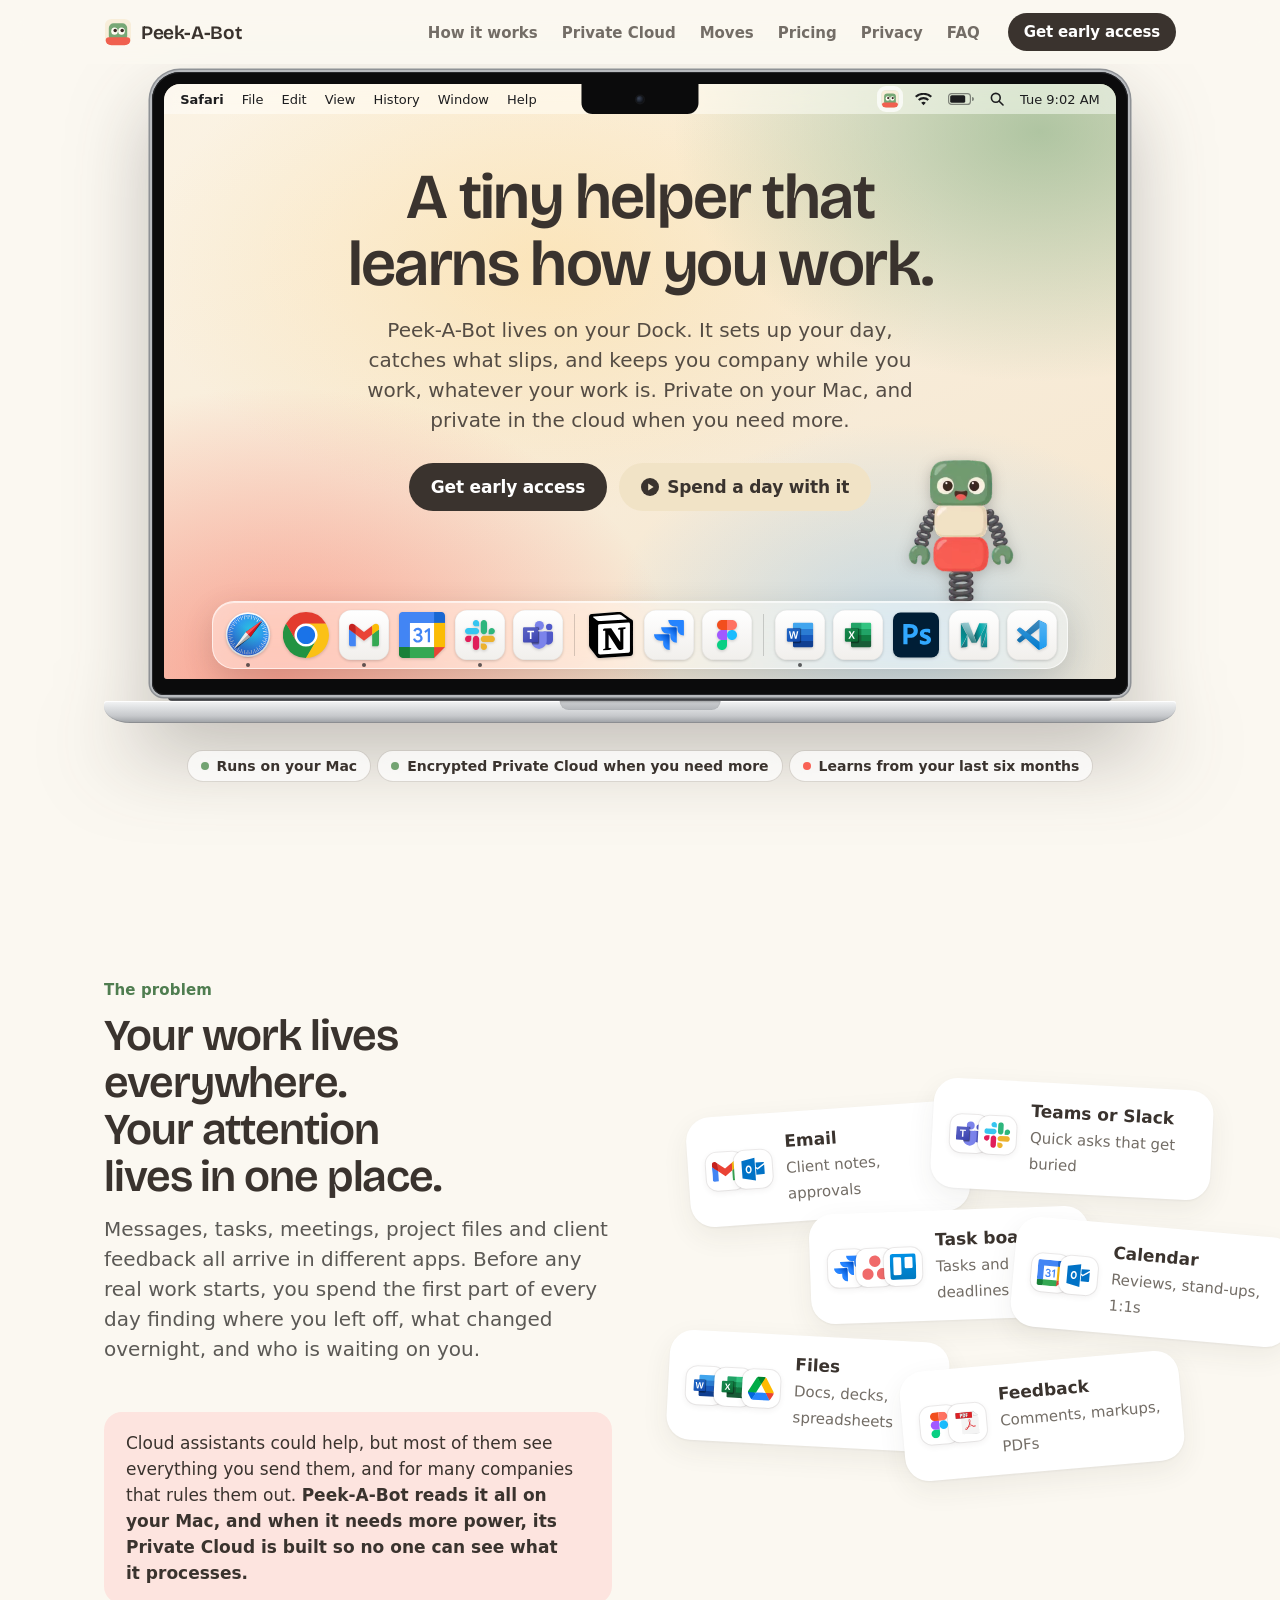
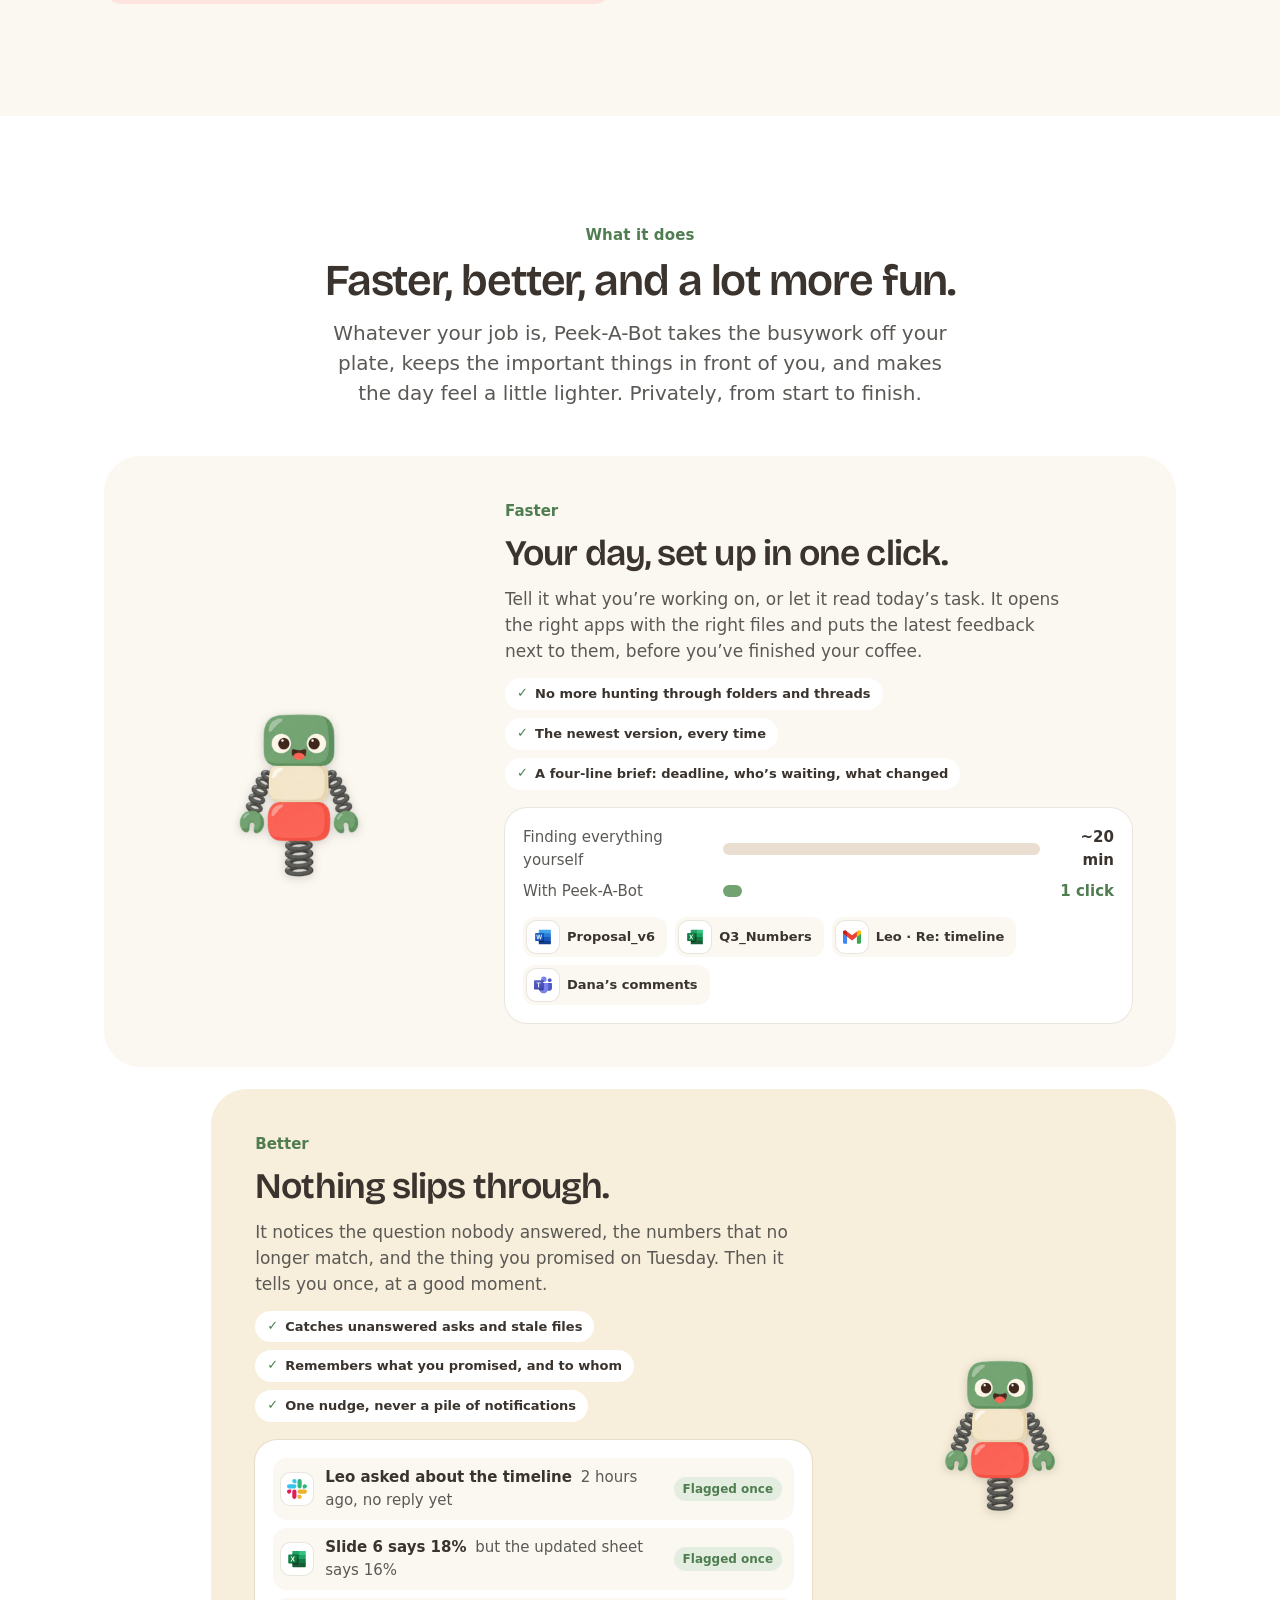
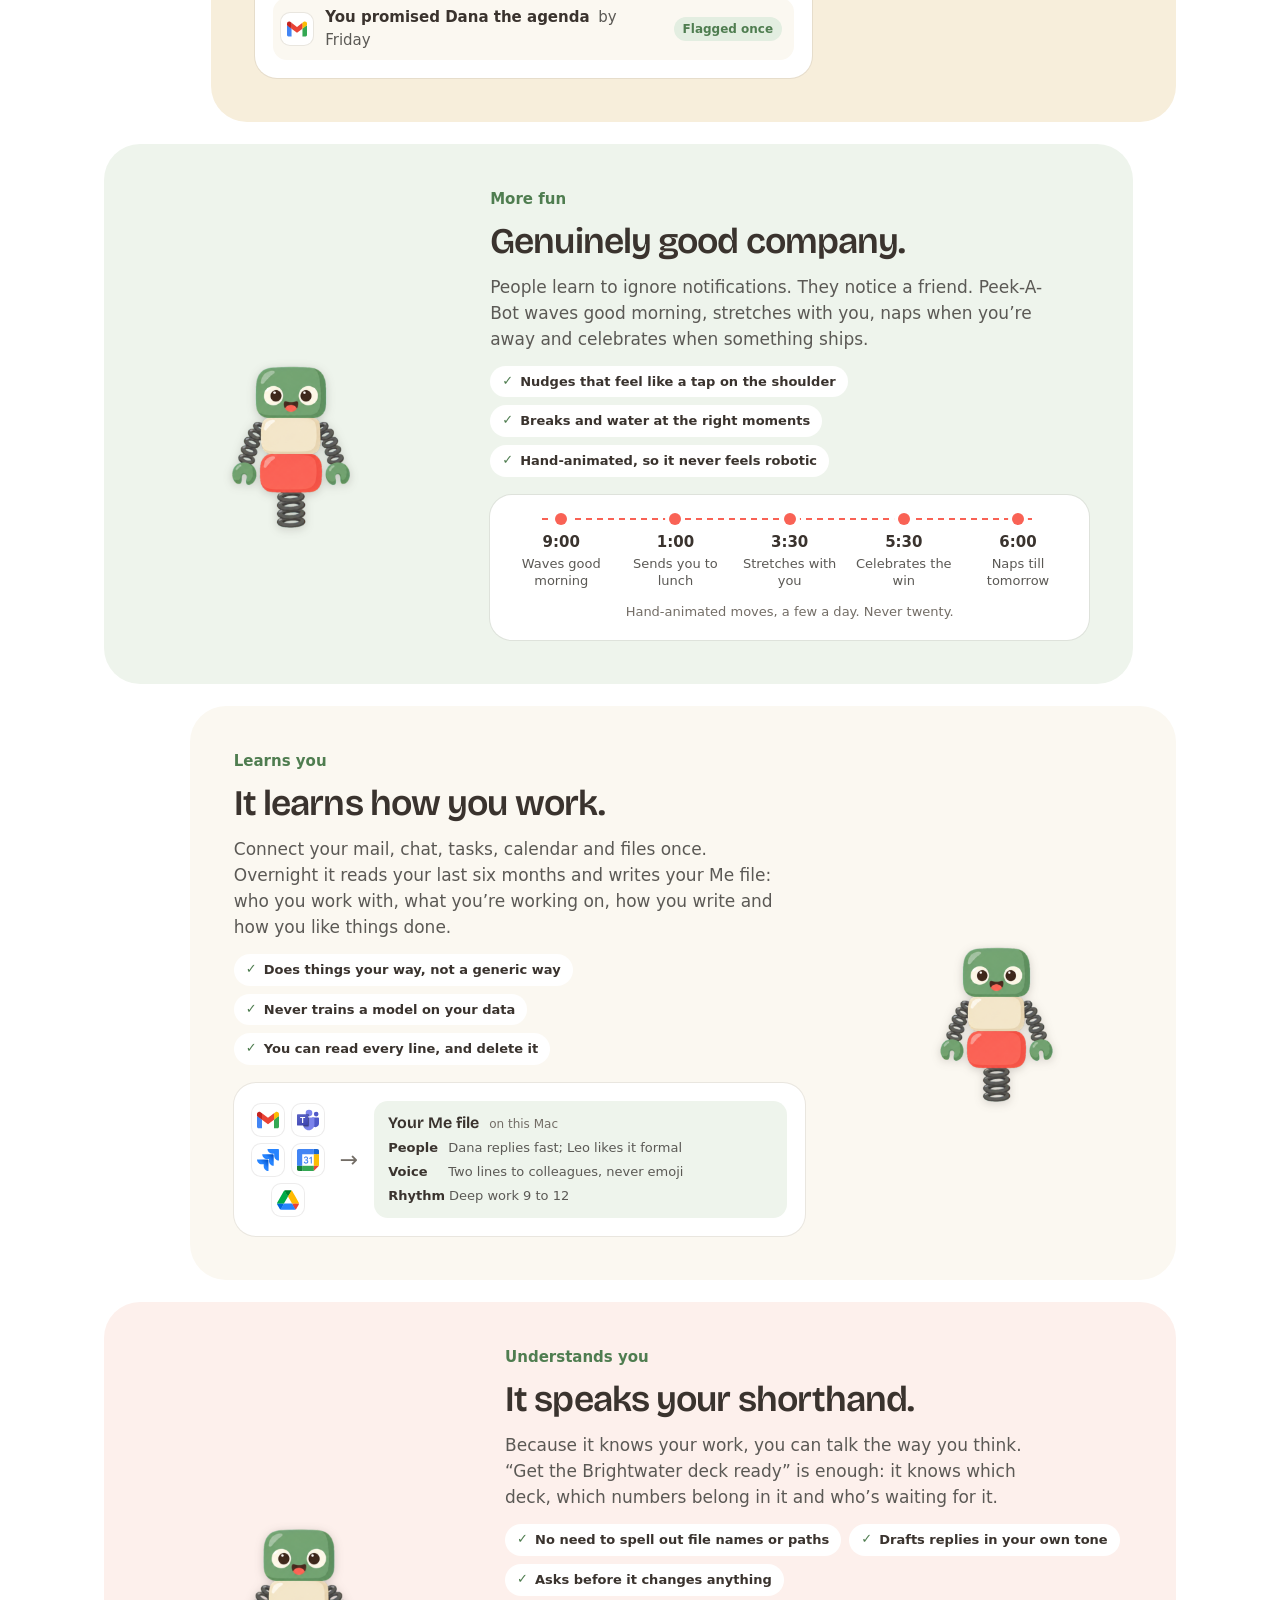
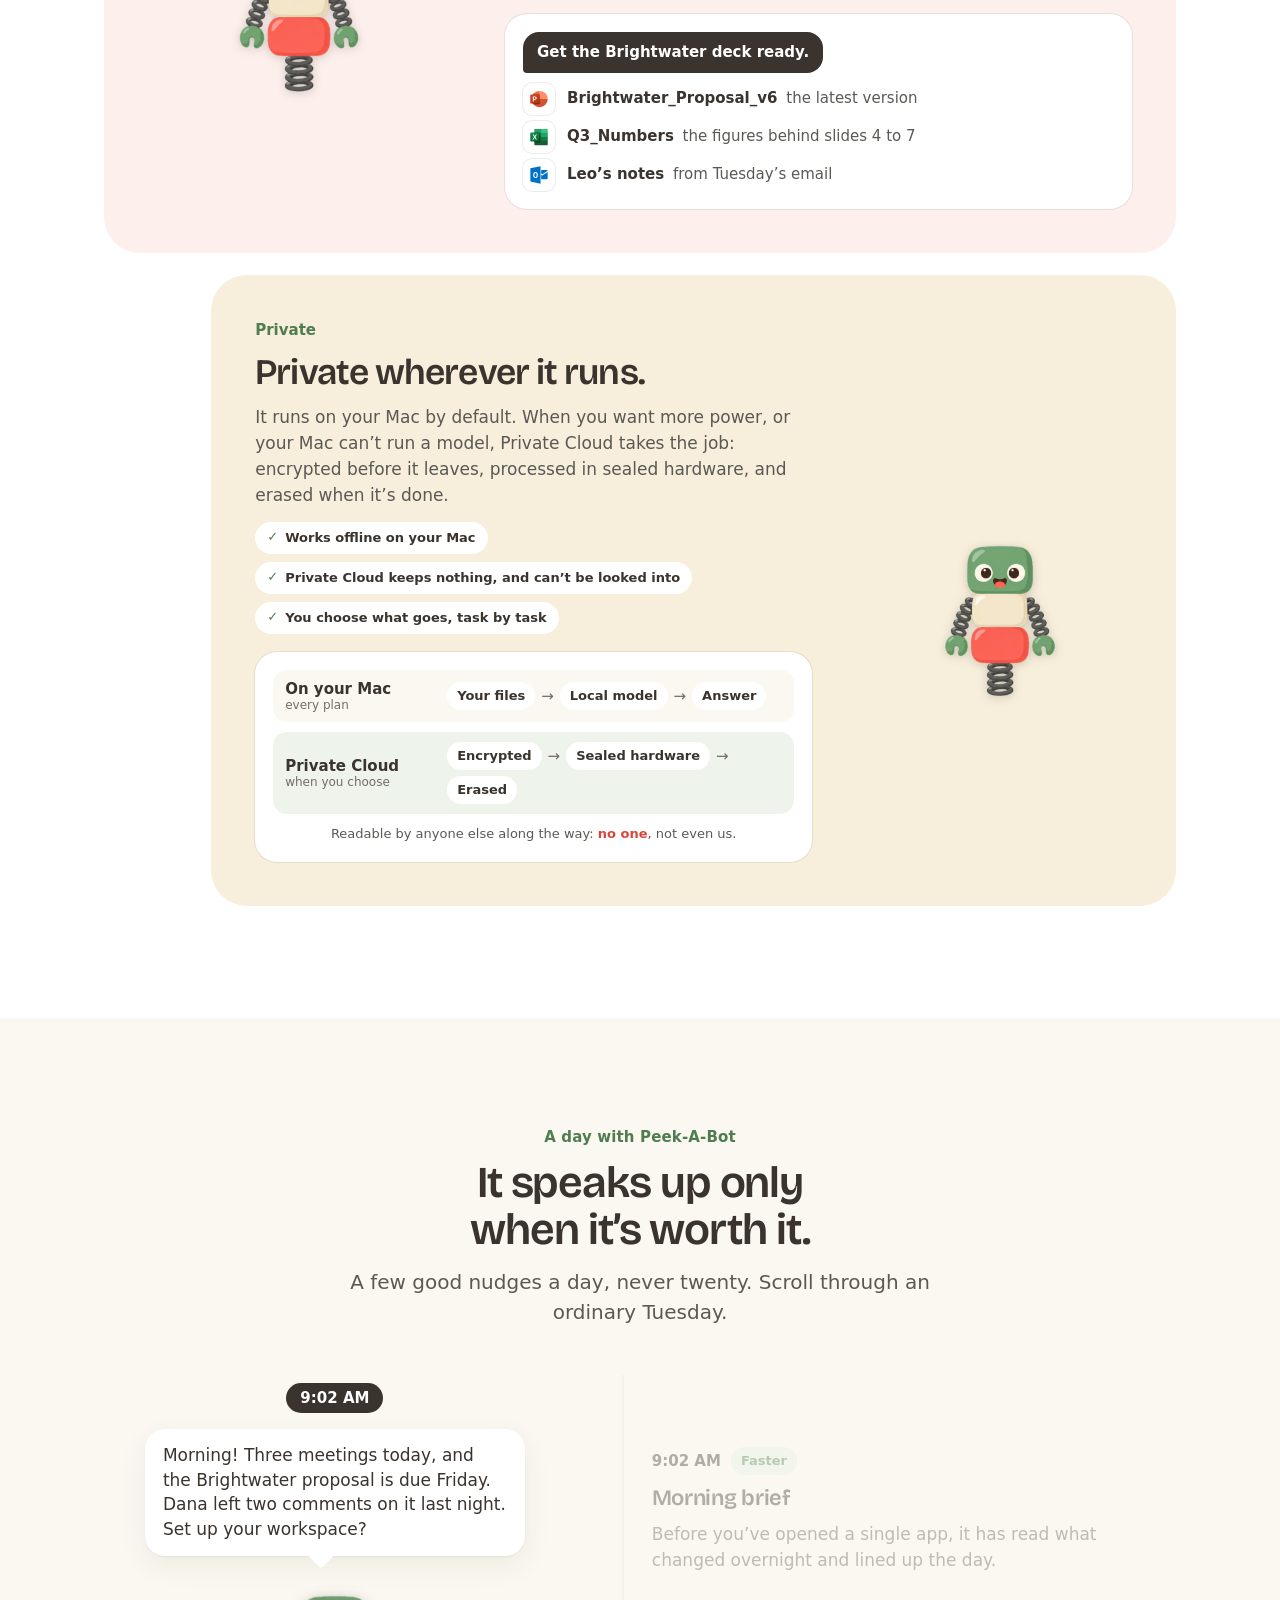
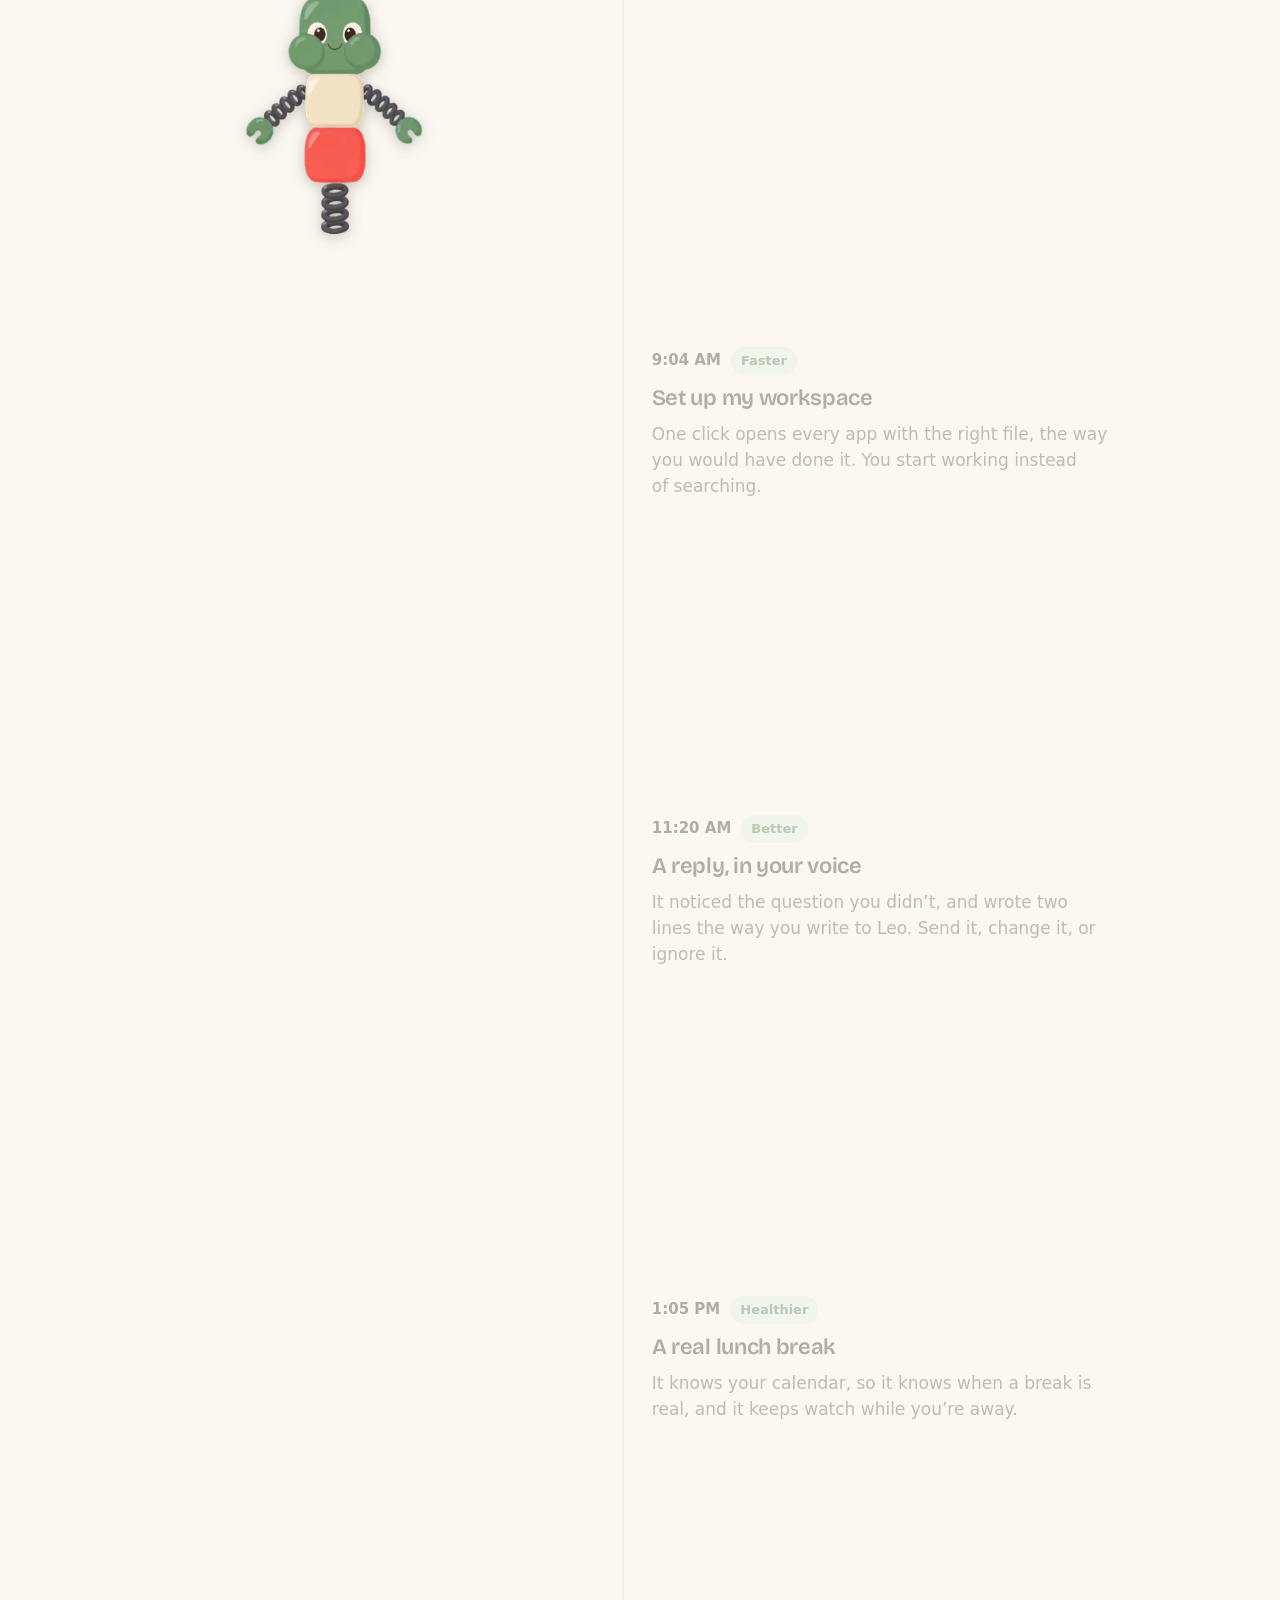
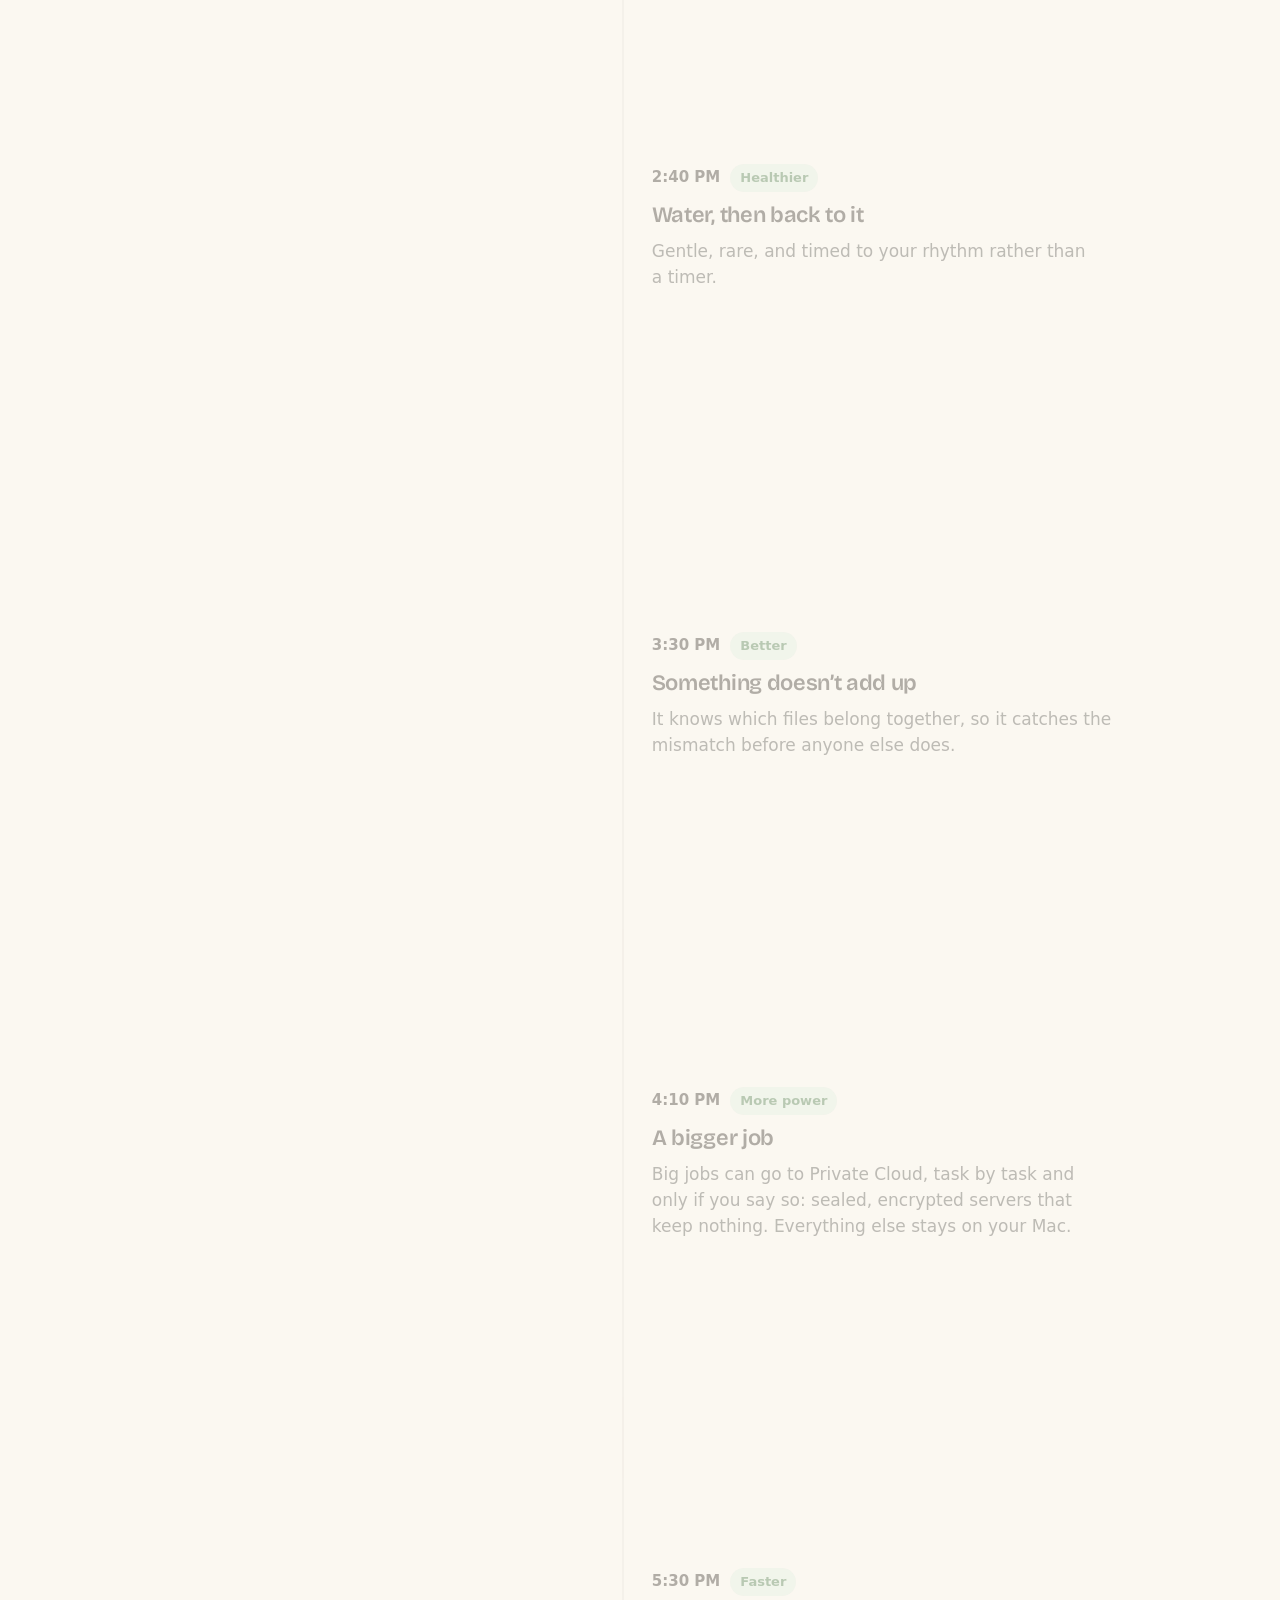
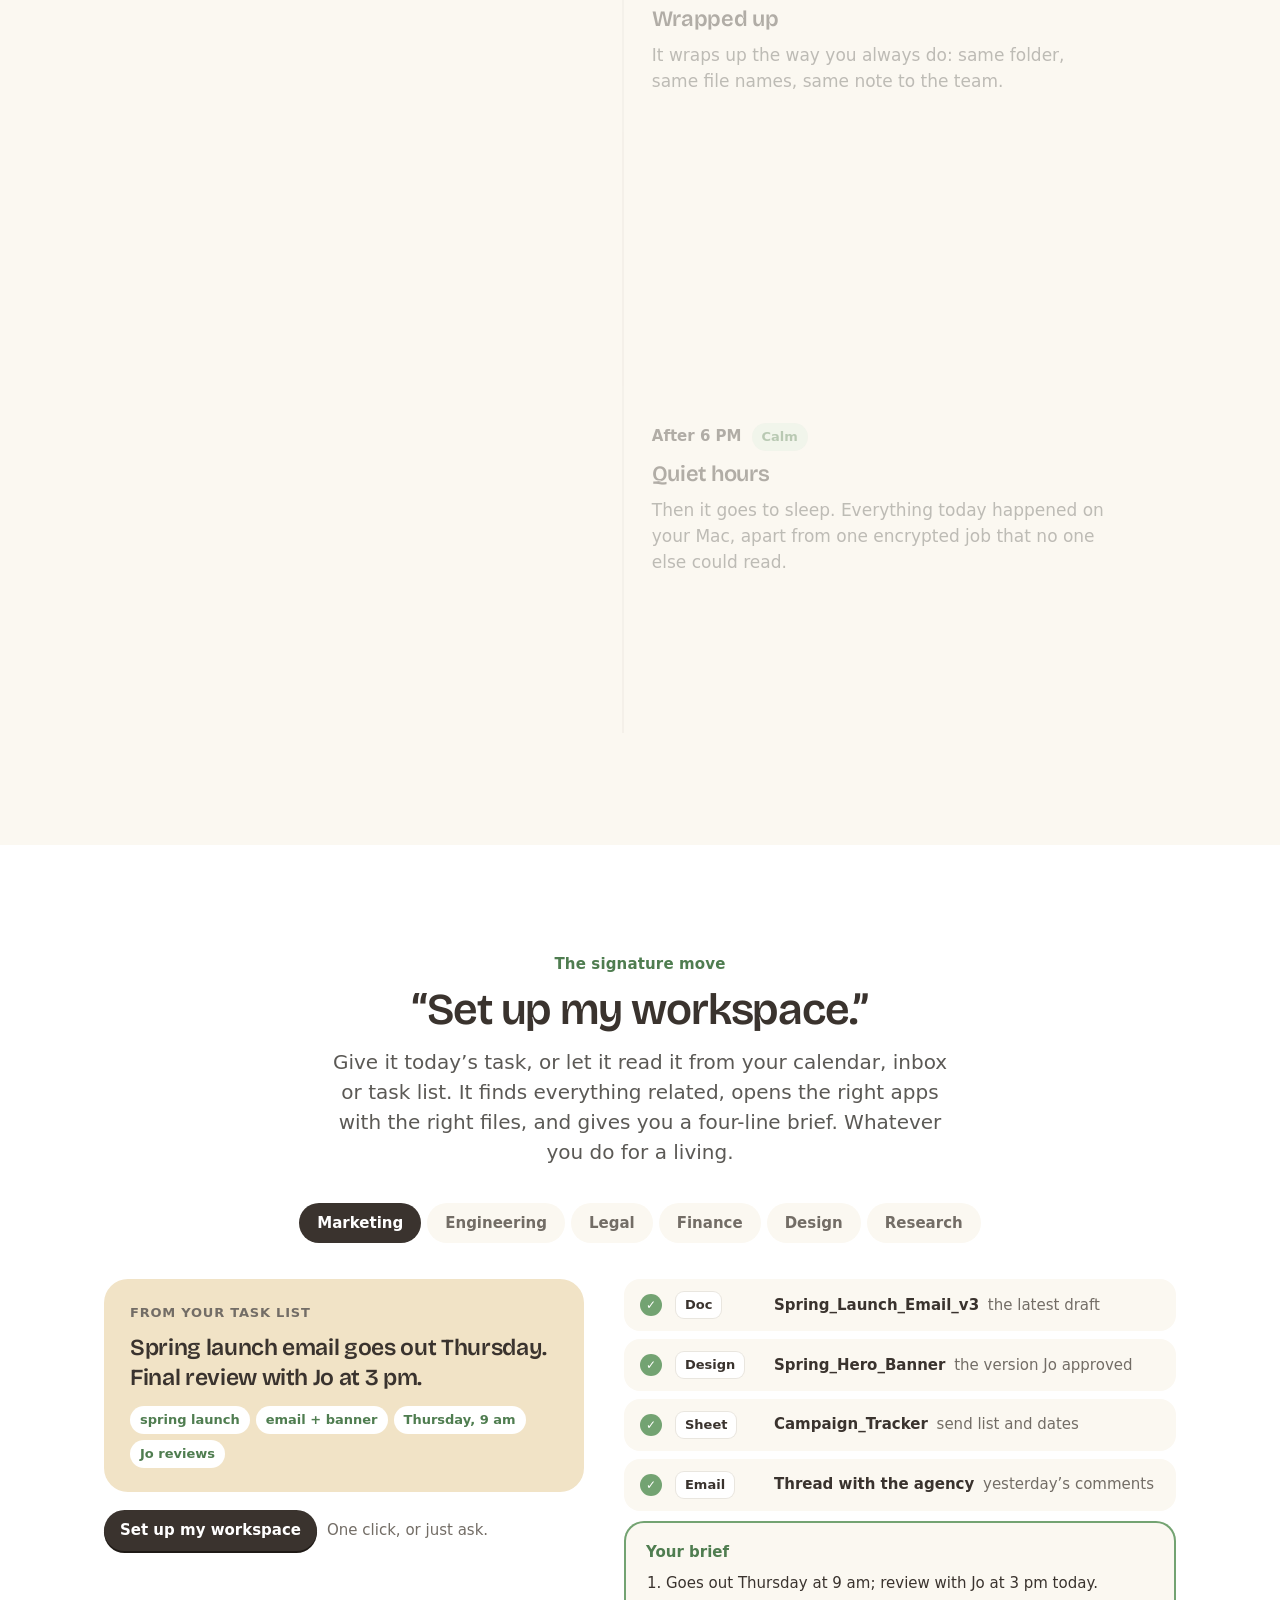
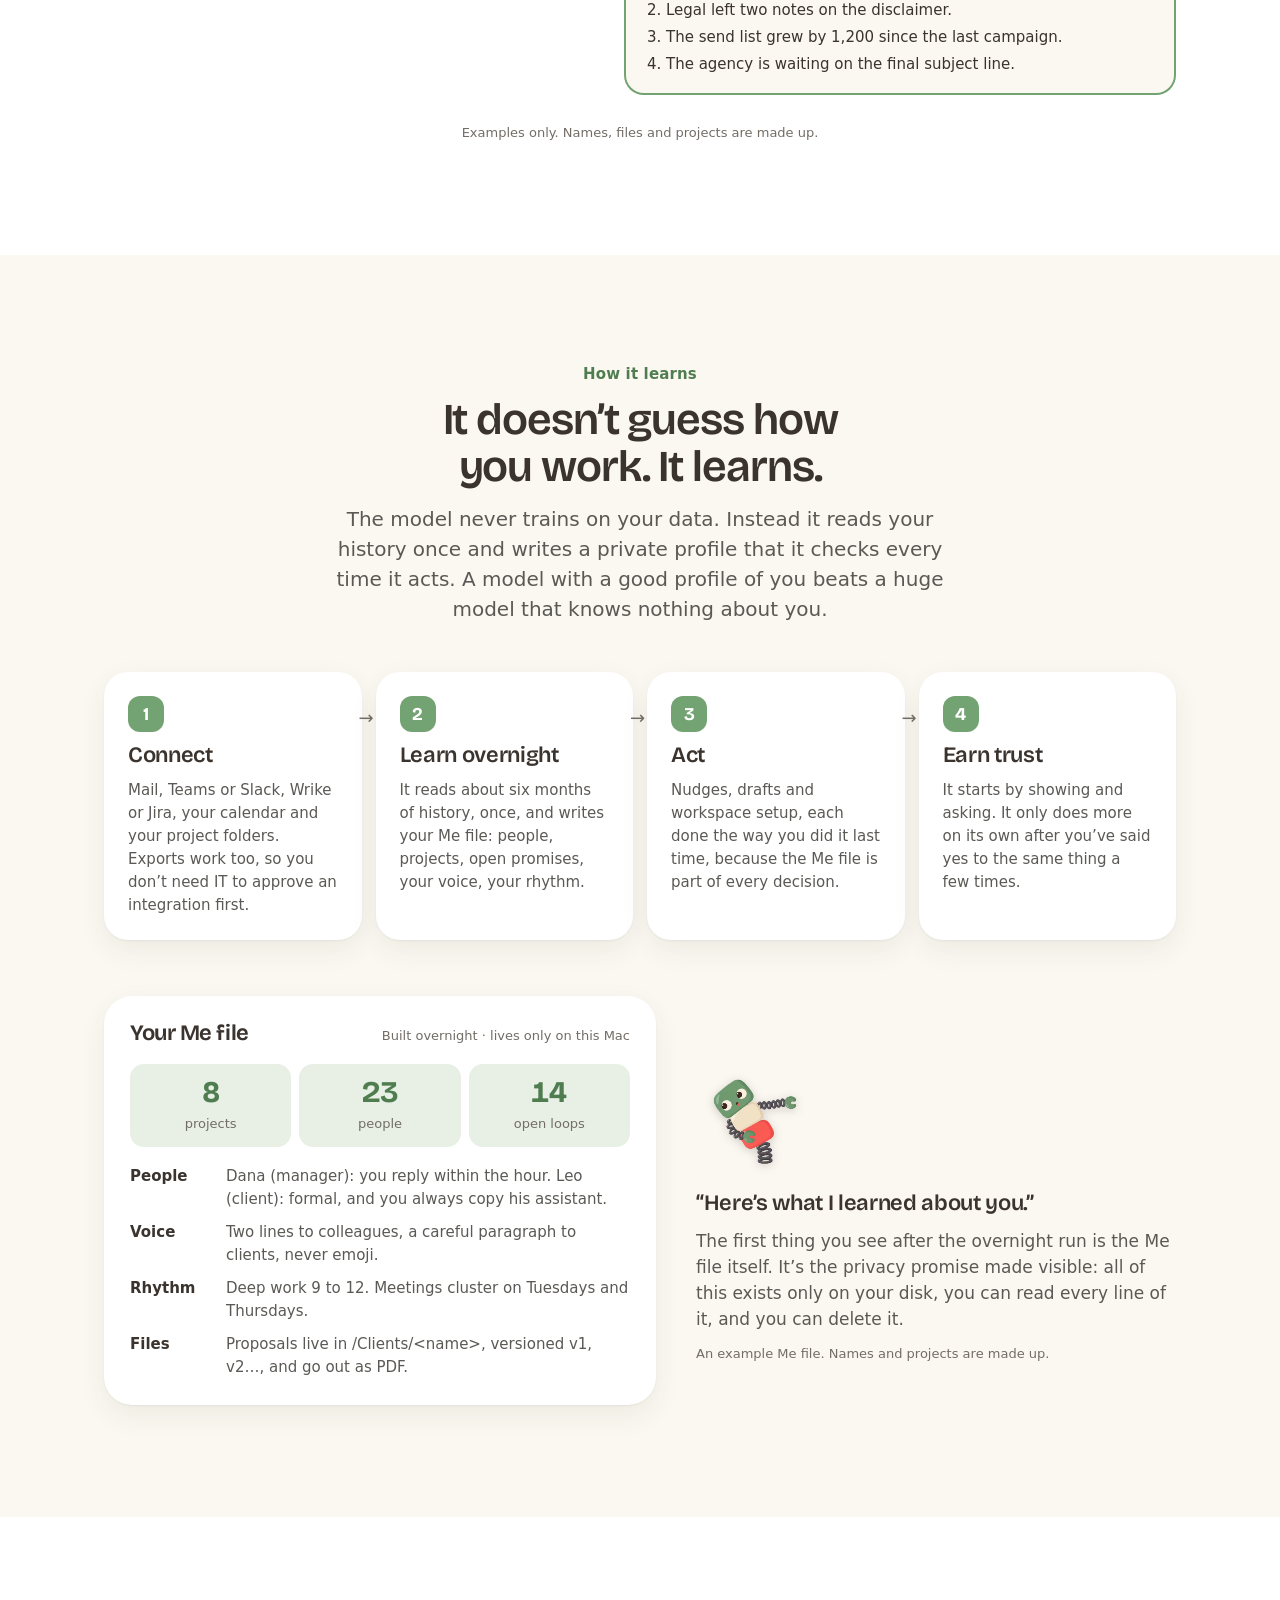
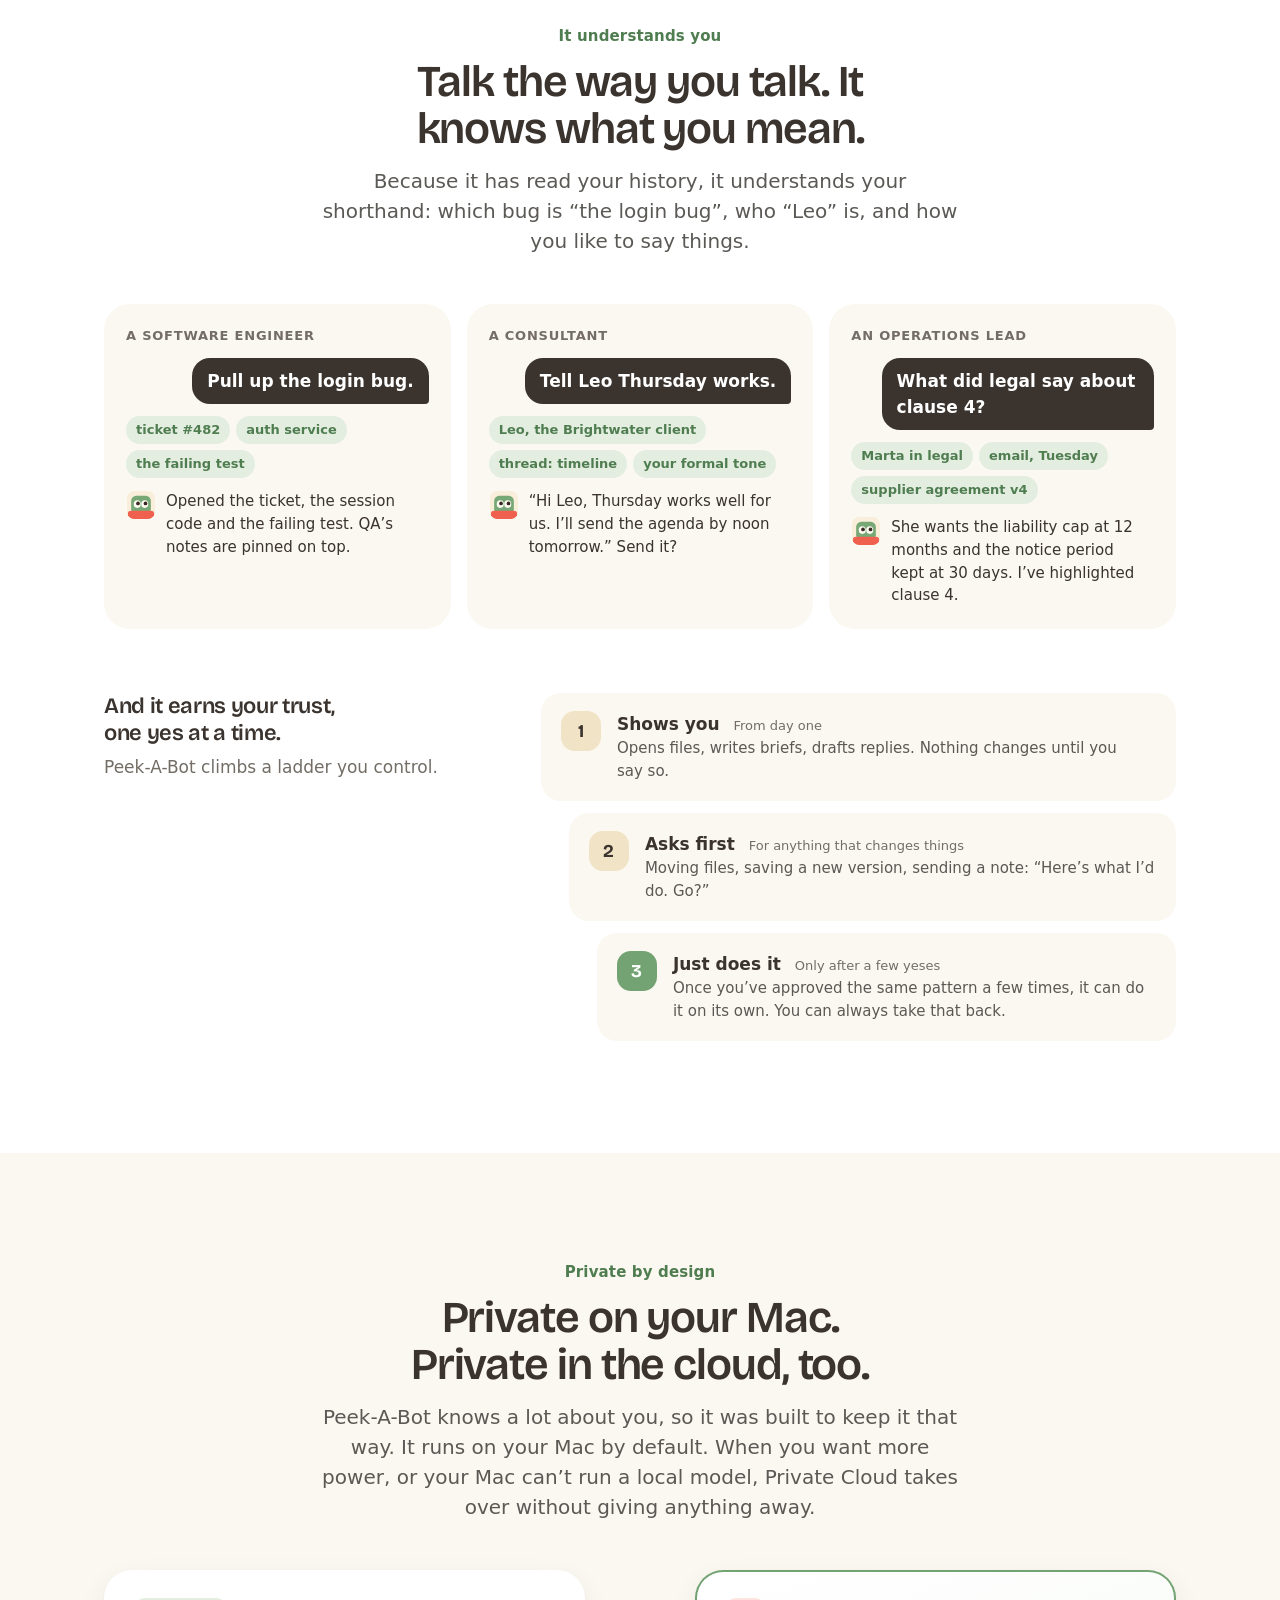
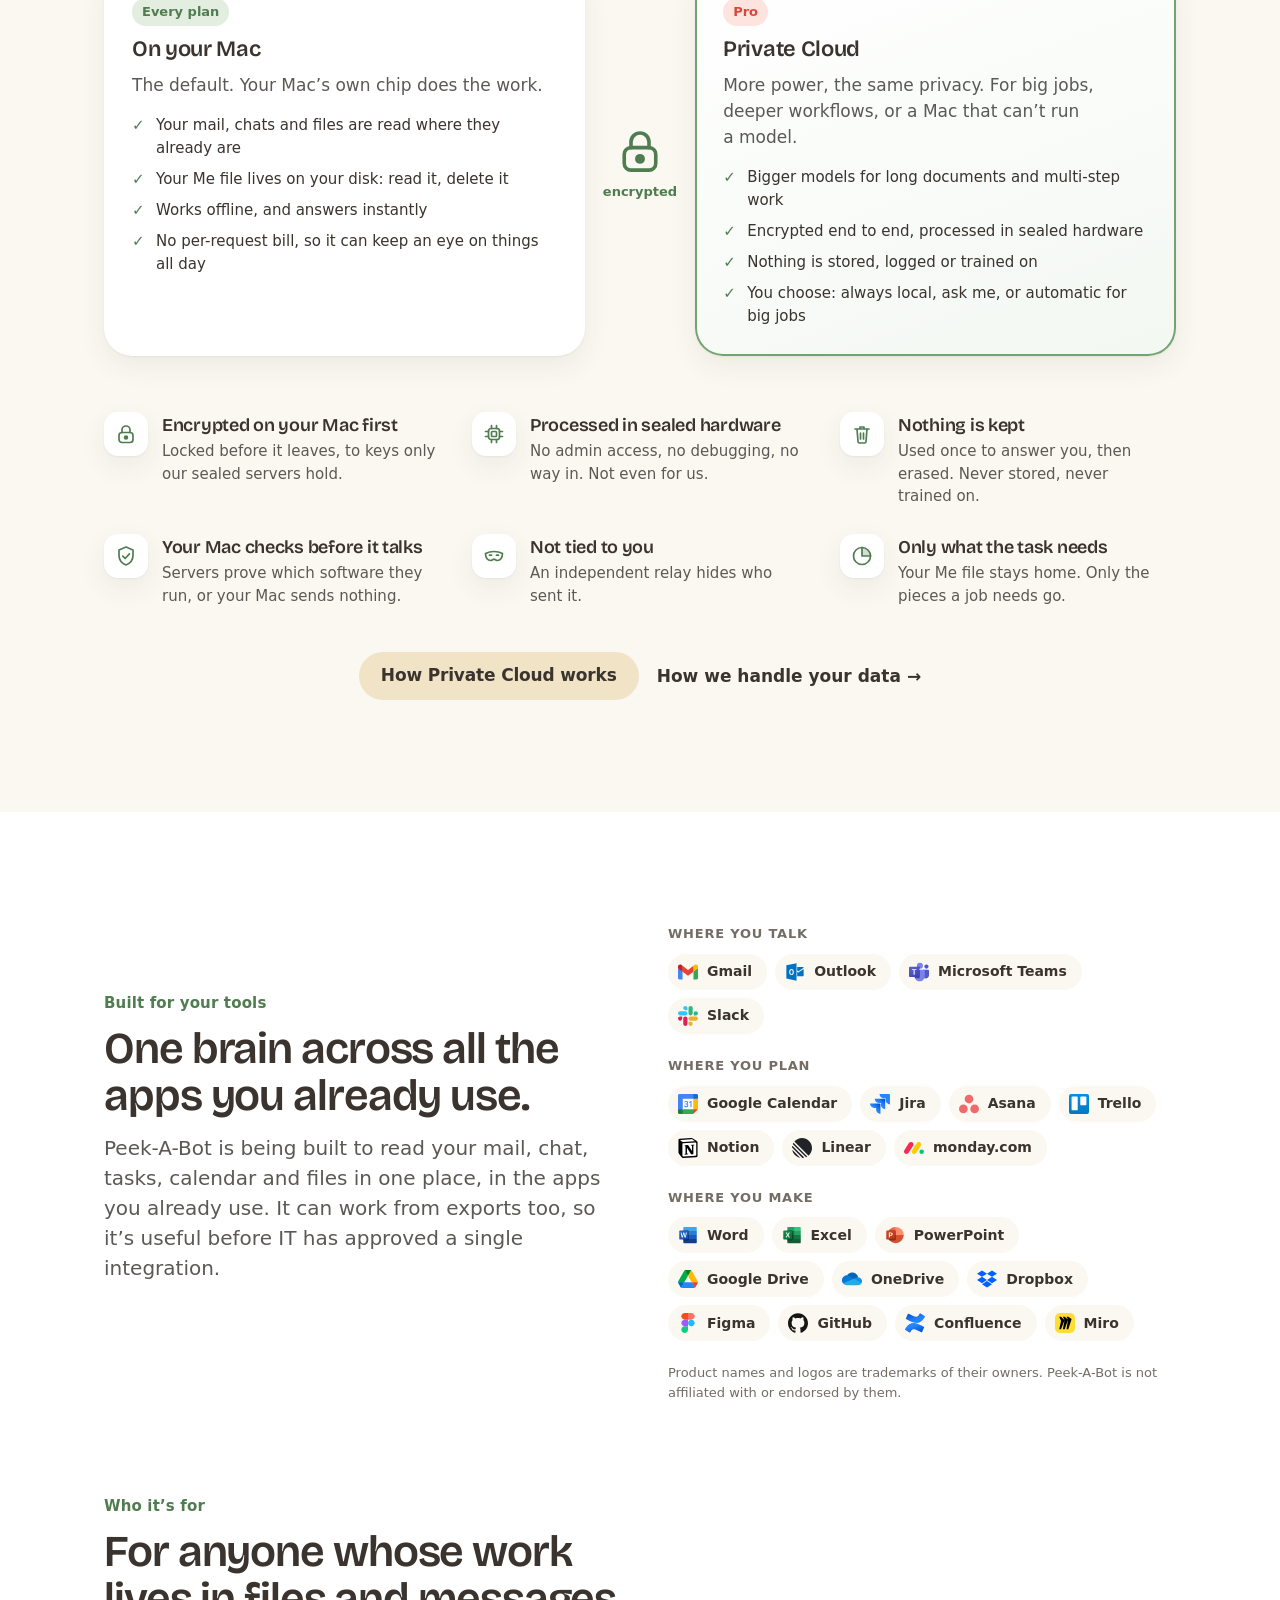
==== commit b34f297b: "Hero: MacBook frame, real app icons, wide feature rows Co-Authored-By: Claude Opus 5.5 <noreply@anth" ====
--- a/index.html
+++ b/index.html
@@ -1,17 +1,17 @@
-<!DOCTYPE html><html lang="en"><head><meta charset="utf-8"><meta name="viewport" content="width=device-width, initial-scale=1"><title>Peek-A-Bot · A tiny helper that learns how you work</title><meta name="description" content="Peek-A-Bot is a tiny helper that lives on your Dock. It learns how you work, sets up your day, catches what slips and keeps you company. Private on your Mac, and in an encrypted Private Cloud when you need more power."><meta name="theme-color" content="#FBF8F1"><meta name="color-scheme" content="light"><link rel="icon" href="/favicon.ico" sizes="48x48"><link rel="icon" href="/favicon.svg" type="image/svg+xml"><link rel="apple-touch-icon" href="/apple-touch-icon.png"><meta property="og:type" content="website"><meta property="og:title" content="Peek-A-Bot · A tiny helper that learns how you work"><meta property="og:description" content="Peek-A-Bot is a tiny helper that lives on your Dock. It learns how you work, sets up your day, catches what slips and keeps you company. Private on your Mac, and in an encrypted Private Cloud when you need more power."><meta property="og:image" content="https://peek-a-bot.com/og-image.png"><meta property="og:image:width" content="1200"><meta property="og:image:height" content="630"><meta name="twitter:card" content="summary_large_image"><script>document.documentElement.classList.add('js');</script><link rel="stylesheet" href="/_astro/Base.CYrjRaip.css"><link rel="stylesheet" href="/_astro/index.iqG5iwWX.css"><style>.faq[data-astro-cid-hemr5th4]{border-top:1px solid var(--line);display:grid}details[data-astro-cid-hemr5th4]{border-bottom:1px solid var(--line)}summary[data-astro-cid-hemr5th4]{cursor:pointer;color:var(--ink);font:600 19px/1.35 var(--font-body);letter-spacing:-.01em;justify-content:space-between;align-items:center;gap:20px;padding:22px 4px;list-style:none;display:flex}summary[data-astro-cid-hemr5th4]::-webkit-details-marker{display:none}summary[data-astro-cid-hemr5th4] i[data-astro-cid-hemr5th4]{background:var(--cream);width:28px;height:28px;transition:background var(--t-hover) var(--ease-out);border-radius:50%;flex:none;position:relative}summary[data-astro-cid-hemr5th4] i[data-astro-cid-hemr5th4]:before,summary[data-astro-cid-hemr5th4] i[data-astro-cid-hemr5th4]:after{content:"";background:var(--ink);width:12px;height:2px;transition:rotate .25s var(--ease-out);border-radius:2px;position:absolute;top:50%;left:50%;translate:-50% -50%}summary[data-astro-cid-hemr5th4] i[data-astro-cid-hemr5th4]:after{rotate:90deg}details[data-astro-cid-hemr5th4][open] summary[data-astro-cid-hemr5th4] i[data-astro-cid-hemr5th4]:after{rotate:0deg}summary[data-astro-cid-hemr5th4]:hover i[data-astro-cid-hemr5th4]{background:#ead8b4}details[data-astro-cid-hemr5th4] p[data-astro-cid-hemr5th4]{max-width:680px;color:var(--body);padding:0 4px 24px}
+<!DOCTYPE html><html lang="en"><head><meta charset="utf-8"><meta name="viewport" content="width=device-width, initial-scale=1"><title>Peek-A-Bot · A tiny helper that learns how you work</title><meta name="description" content="Peek-A-Bot is a tiny helper that lives on your Dock. It learns how you work, sets up your day, catches what slips and keeps you company. Private on your Mac, and in an encrypted Private Cloud when you need more power."><meta name="theme-color" content="#FBF8F1"><meta name="color-scheme" content="light"><link rel="icon" href="/favicon.ico" sizes="48x48"><link rel="icon" href="/favicon.svg" type="image/svg+xml"><link rel="apple-touch-icon" href="/apple-touch-icon.png"><meta property="og:type" content="website"><meta property="og:title" content="Peek-A-Bot · A tiny helper that learns how you work"><meta property="og:description" content="Peek-A-Bot is a tiny helper that lives on your Dock. It learns how you work, sets up your day, catches what slips and keeps you company. Private on your Mac, and in an encrypted Private Cloud when you need more power."><meta property="og:image" content="https://peek-a-bot.com/og-image.png"><meta property="og:image:width" content="1200"><meta property="og:image:height" content="630"><meta name="twitter:card" content="summary_large_image"><script>document.documentElement.classList.add('js');</script><link rel="stylesheet" href="/_astro/Base.CYrjRaip.css"><link rel="stylesheet" href="/_astro/index.rMne8NMQ.css"><style>.faq[data-astro-cid-hemr5th4]{border-top:1px solid var(--line);display:grid}details[data-astro-cid-hemr5th4]{border-bottom:1px solid var(--line)}summary[data-astro-cid-hemr5th4]{cursor:pointer;color:var(--ink);font:600 19px/1.35 var(--font-body);letter-spacing:-.01em;justify-content:space-between;align-items:center;gap:20px;padding:22px 4px;list-style:none;display:flex}summary[data-astro-cid-hemr5th4]::-webkit-details-marker{display:none}summary[data-astro-cid-hemr5th4] i[data-astro-cid-hemr5th4]{background:var(--cream);width:28px;height:28px;transition:background var(--t-hover) var(--ease-out);border-radius:50%;flex:none;position:relative}summary[data-astro-cid-hemr5th4] i[data-astro-cid-hemr5th4]:before,summary[data-astro-cid-hemr5th4] i[data-astro-cid-hemr5th4]:after{content:"";background:var(--ink);width:12px;height:2px;transition:rotate .25s var(--ease-out);border-radius:2px;position:absolute;top:50%;left:50%;translate:-50% -50%}summary[data-astro-cid-hemr5th4] i[data-astro-cid-hemr5th4]:after{rotate:90deg}details[data-astro-cid-hemr5th4][open] summary[data-astro-cid-hemr5th4] i[data-astro-cid-hemr5th4]:after{rotate:0deg}summary[data-astro-cid-hemr5th4]:hover i[data-astro-cid-hemr5th4]{background:#ead8b4}details[data-astro-cid-hemr5th4] p[data-astro-cid-hemr5th4]{max-width:680px;color:var(--body);padding:0 4px 24px}
 .clip[data-astro-cid-xy5hpezo]{aspect-ratio:1;cursor:pointer;filter:drop-shadow(0 2px 5px #3a332e38);-webkit-tap-highlight-color:transparent;background:0 0;border:0;width:100%;padding:0;display:block}.clip[data-astro-cid-xy5hpezo] video[data-astro-cid-xy5hpezo]{object-fit:contain;pointer-events:none;width:100%;height:100%}
 .plans[data-astro-cid-n3fhtagd]{grid-template-columns:repeat(4,1fr);align-items:stretch;gap:14px;display:grid}.plan[data-astro-cid-n3fhtagd]{background:var(--white);box-shadow:var(--shadow-card);border-radius:28px;flex-direction:column;gap:6px;padding:24px;display:flex;position:relative}.plan[data-astro-cid-n3fhtagd].hi{box-shadow:0 0 0 2px var(--sage) inset, var(--shadow-card)}.badge[data-astro-cid-n3fhtagd]{border-radius:var(--radius-pill);background:var(--sage);color:var(--white);font-size:var(--fs-caption);padding:5px 11px;font-weight:650;position:absolute;top:-12px;left:24px}.plan-clip[data-astro-cid-n3fhtagd]{width:140px;margin:-14px auto -6px}.name[data-astro-cid-n3fhtagd]{color:var(--ink);font:650 24px/1.1 var(--font-display);letter-spacing:-.02em}.audience[data-astro-cid-n3fhtagd]{color:var(--sage-ink);font-size:var(--fs-small);font-weight:650}.price[data-astro-cid-n3fhtagd]{align-items:baseline;gap:4px;margin-top:8px;display:flex}.price[data-astro-cid-n3fhtagd] b[data-astro-cid-n3fhtagd]{color:var(--ink);font:700 44px/1 var(--font-display);letter-spacing:-.03em;font-variant-numeric:tabular-nums}.price[data-astro-cid-n3fhtagd] span[data-astro-cid-n3fhtagd]{color:var(--muted);font-size:var(--fs-small)}.alt[data-astro-cid-n3fhtagd]{color:var(--muted);font-size:var(--fs-caption)}.blurb[data-astro-cid-n3fhtagd]{color:var(--ink);font-size:var(--fs-small);margin-top:6px;font-weight:550}ul[data-astro-cid-n3fhtagd]{flex:1;align-content:start;gap:8px;margin:12px 0 18px;padding:0;list-style:none;display:grid}li[data-astro-cid-n3fhtagd]{color:var(--body);font-size:var(--fs-small);padding-left:24px;line-height:1.4;position:relative}li[data-astro-cid-n3fhtagd]:before{content:"";background:#e3eee1 url("data:image/svg+xml,%3Csvg xmlns='http://www.w3.org/2000/svg' width='9' height='7'%3E%3Cpath d='M1 3.5l2.3 2.3L8 1' fill='none' stroke='%234F7D50' stroke-width='1.7' stroke-linecap='round' stroke-linejoin='round'/%3E%3C/svg%3E") 50% no-repeat;border-radius:50%;width:15px;height:15px;position:absolute;top:3px;left:0}.pill[data-astro-cid-n3fhtagd]{justify-content:center}.compact[data-astro-cid-n3fhtagd] .plan[data-astro-cid-n3fhtagd]{padding:22px}.compact[data-astro-cid-n3fhtagd] ul[data-astro-cid-n3fhtagd]{margin-bottom:0}.compact[data-astro-cid-n3fhtagd] .price[data-astro-cid-n3fhtagd] b[data-astro-cid-n3fhtagd]{font-size:36px}@media (width<=1000px){.plans[data-astro-cid-n3fhtagd]{grid-template-columns:1fr 1fr;row-gap:26px}}@media (width<=560px){.plans[data-astro-cid-n3fhtagd]{grid-template-columns:1fr}}
 .cta-band[data-astro-cid-hwvj6ntz]{background:var(--cream);position:relative;overflow:hidden}.inner[data-astro-cid-hwvj6ntz]{grid-template-columns:1.3fr 1fr;align-items:end;gap:32px;padding-top:88px;display:grid}.copy[data-astro-cid-hwvj6ntz]{gap:16px;padding-bottom:88px;display:grid}.copy[data-astro-cid-hwvj6ntz] .lead[data-astro-cid-hwvj6ntz]{max-width:500px;color:var(--ink);opacity:.8}.peek[data-astro-cid-hwvj6ntz]{--bot-size:clamp(240px, 30vw, 360px);margin-bottom:calc(var(--bot-size) * -.17);justify-self:center}@media (width<=760px){.inner[data-astro-cid-hwvj6ntz]{grid-template-columns:1fr;padding-top:64px}.copy[data-astro-cid-hwvj6ntz]{padding-bottom:0}.peek[data-astro-cid-hwvj6ntz]{--bot-size:240px}}
 .waitlist[data-astro-cid-lsxrvkd2]{gap:12px;width:100%;max-width:620px;display:grid}.row[data-astro-cid-lsxrvkd2]{flex-wrap:wrap;gap:10px;display:flex}.field[data-astro-cid-lsxrvkd2]{flex:200px}.field[data-astro-cid-lsxrvkd2].email{flex:2 240px}input[data-astro-cid-lsxrvkd2],select[data-astro-cid-lsxrvkd2]{width:100%;height:var(--pill-h);border-radius:var(--radius-pill);background:var(--white);box-shadow:0 0 0 1px var(--line), var(--shadow-card);color:var(--ink);font:500 var(--fs-body) / 1 var(--font-body);-webkit-appearance:none;appearance:none;border:0;padding:0 18px}select[data-astro-cid-lsxrvkd2]{color:var(--muted);background-image:url("data:image/svg+xml,%3Csvg xmlns='http://www.w3.org/2000/svg' width='12' height='8'%3E%3Cpath d='M1 1l5 5 5-5' fill='none' stroke='%23736D66' stroke-width='1.8' stroke-linecap='round'/%3E%3C/svg%3E");background-position:right 18px center;background-repeat:no-repeat;padding-right:40px}select[data-astro-cid-lsxrvkd2]:has(option:checked:not([value=""])){color:var(--ink)}input[data-astro-cid-lsxrvkd2]::placeholder{color:var(--muted)}input[data-astro-cid-lsxrvkd2]:focus-visible,select[data-astro-cid-lsxrvkd2]:focus-visible{outline:2px solid var(--sage-ink);outline-offset:2px}.pill[data-astro-cid-lsxrvkd2]{cursor:pointer;border:0;flex:none}.pill[data-astro-cid-lsxrvkd2][disabled]{opacity:.6;cursor:progress}.trap[data-astro-cid-lsxrvkd2]{opacity:0;width:1px;height:1px;position:absolute;left:-9999px}.status[data-astro-cid-lsxrvkd2]{color:var(--muted);font-size:var(--fs-caption);padding-left:18px}.status[data-astro-cid-lsxrvkd2].ok{color:var(--sage-ink);font-weight:600;font-size:var(--fs-small)}.status[data-astro-cid-lsxrvkd2].err{color:var(--coral-deep);font-weight:600}@media (width<=560px){.pill[data-astro-cid-lsxrvkd2]{flex:100%;justify-content:center}}
-</style></head><body><a class="skip" href="#main">Skip to content</a><header class="nav" data-astro-cid-wpvy4v7s><div class="container nav-inner" data-astro-cid-wpvy4v7s><a class="brand" href="/" aria-label="Peek-A-Bot home" data-astro-cid-wpvy4v7s><img src="/brand/peekabot-icon-small.svg" width="28" height="28" alt="" aria-hidden="true" decoding="async"><span data-astro-cid-wpvy4v7s>Peek-A-Bot</span></a><nav class="links" aria-label="Main" data-astro-cid-wpvy4v7s><ul data-astro-cid-wpvy4v7s><li data-astro-cid-wpvy4v7s><a href="/#how" data-astro-cid-wpvy4v7s>How it works</a></li><li data-astro-cid-wpvy4v7s><a href="/private-cloud" data-astro-cid-wpvy4v7s>Private Cloud</a></li><li data-astro-cid-wpvy4v7s><a href="/moves" data-astro-cid-wpvy4v7s>Moves</a></li><li data-astro-cid-wpvy4v7s><a href="/pricing" data-astro-cid-wpvy4v7s>Pricing</a></li><li data-astro-cid-wpvy4v7s><a href="/privacy" data-astro-cid-wpvy4v7s>Privacy</a></li><li data-astro-cid-wpvy4v7s><a href="/faq" data-astro-cid-wpvy4v7s>FAQ</a></li></ul></nav><a class="pill pill-primary pill-small cta" href="/early-access" data-astro-cid-wpvy4v7s>Get early access</a><details class="menu" data-astro-cid-wpvy4v7s><summary aria-label="Menu" data-astro-cid-wpvy4v7s><svg width="22" height="22" viewBox="0 0 22 22" aria-hidden="true" data-astro-cid-wpvy4v7s><path d="M3 7h16M3 15h16" stroke="currentColor" stroke-width="2" stroke-linecap="round" data-astro-cid-wpvy4v7s></path></svg></summary><div class="sheet" data-astro-cid-wpvy4v7s><a href="/#how" data-astro-cid-wpvy4v7s>How it works</a><a href="/private-cloud" data-astro-cid-wpvy4v7s>Private Cloud</a><a href="/moves" data-astro-cid-wpvy4v7s>Moves</a><a href="/pricing" data-astro-cid-wpvy4v7s>Pricing</a><a href="/privacy" data-astro-cid-wpvy4v7s>Privacy</a><a href="/faq" data-astro-cid-wpvy4v7s>FAQ</a><a class="pill pill-primary" href="/early-access" data-astro-cid-wpvy4v7s>Get early access</a></div></details></div></header><main id="main"><section class="hero" data-astro-cid-ge2uvauf><div class="container hero-grid" data-astro-cid-ge2uvauf><div class="screen" aria-label="A Mac desktop with Peek-A-Bot above the Dock" data-astro-cid-ge2uvauf><div class="menubar" aria-hidden="true" data-astro-cid-ge2uvauf><b data-astro-cid-ge2uvauf>Safari</b><span data-astro-cid-ge2uvauf>File</span><span data-astro-cid-ge2uvauf>Edit</span><span data-astro-cid-ge2uvauf>View</span><span data-astro-cid-ge2uvauf>History</span><span data-astro-cid-ge2uvauf>Bookmarks</span><span data-astro-cid-ge2uvauf>Window</span><span data-astro-cid-ge2uvauf>Help</span><div class="status" data-astro-cid-ge2uvauf><img class="pab" src="/brand/peekabot-icon-small.svg" width="18" height="18" alt="" data-astro-cid-ge2uvauf><svg width="17" height="13" viewBox="0 0 17 13" data-astro-cid-ge2uvauf><path d="M8.5 12.2l2.3-2.5a3.4 3.4 0 0 0-4.6 0zM4.4 7.8a6 6 0 0 1 8.2 0l1.4-1.5a8 8 0 0 0-11 0zM1.4 4.6a10.5 10.5 0 0 1 14.2 0L17 3.1A12.6 12.6 0 0 0 0 3.1z" fill="currentColor" data-astro-cid-ge2uvauf></path></svg><svg width="26" height="12" viewBox="0 0 26 12" data-astro-cid-ge2uvauf><rect x=".6" y=".6" width="21.8" height="10.8" rx="3" fill="none" stroke="currentColor" stroke-opacity=".5" stroke-width="1.2" data-astro-cid-ge2uvauf></rect><rect x="2.2" y="2.2" width="15" height="7.6" rx="1.6" fill="currentColor" data-astro-cid-ge2uvauf></rect><path d="M24 4v4a2 2 0 0 0 0-4z" fill="currentColor" opacity=".5" data-astro-cid-ge2uvauf></path></svg><svg width="14" height="14" viewBox="0 0 14 14" data-astro-cid-ge2uvauf><circle cx="5.8" cy="5.8" r="4.4" fill="none" stroke="currentColor" stroke-width="1.6" data-astro-cid-ge2uvauf></circle><path d="M9.2 9.2L13 13" stroke="currentColor" stroke-width="1.6" stroke-linecap="round" data-astro-cid-ge2uvauf></path></svg><span class="clock" data-astro-cid-ge2uvauf>Tue 9:02 AM</span></div></div><div class="desktop" data-astro-cid-ge2uvauf><div class="bot-spot" data-astro-cid-ge2uvauf><button class="bot" type="button" data-bot data-intro="pop,wave" data-idle="idle" data-tap="wave,peekaboo,celebrate" aria-label="Peek-A-Bot. Click to say hi." data-astro-cid-2otl76wt><img class="still" src="/moves/neutral.png" alt="" width="480" height="480" loading="eager" data-astro-cid-2otl76wt><video data-move="pop" muted playsinline preload="none" disablepictureinpicture disableremoteplayback aria-hidden="true" tabindex="-1" data-astro-cid-2otl76wt><source src="/moves/pop.mov" type="video/mp4; codecs=&quot;hvc1&quot;" data-astro-cid-2otl76wt><source src="/moves/pop.webm" type="video/webm" data-astro-cid-2otl76wt></video><video data-move="wave" muted playsinline preload="none" disablepictureinpicture disableremoteplayback aria-hidden="true" tabindex="-1" data-astro-cid-2otl76wt><source src="/moves/wave.mov" type="video/mp4; codecs=&quot;hvc1&quot;" data-astro-cid-2otl76wt><source src="/moves/wave.webm" type="video/webm" data-astro-cid-2otl76wt></video><video data-move="idle" muted playsinline preload="none" disablepictureinpicture disableremoteplayback aria-hidden="true" tabindex="-1" data-astro-cid-2otl76wt><source src="/moves/idle.mov" type="video/mp4; codecs=&quot;hvc1&quot;" data-astro-cid-2otl76wt><source src="/moves/idle.webm" type="video/webm" data-astro-cid-2otl76wt></video><video data-move="peekaboo" muted playsinline preload="none" disablepictureinpicture disableremoteplayback aria-hidden="true" tabindex="-1" data-astro-cid-2otl76wt><source src="/moves/peekaboo.mov" type="video/mp4; codecs=&quot;hvc1&quot;" data-astro-cid-2otl76wt><source src="/moves/peekaboo.webm" type="video/webm" data-astro-cid-2otl76wt></video><video data-move="celebrate" muted playsinline preload="none" disablepictureinpicture disableremoteplayback aria-hidden="true" tabindex="-1" data-astro-cid-2otl76wt><source src="/moves/celebrate.mov" type="video/mp4; codecs=&quot;hvc1&quot;" data-astro-cid-2otl76wt><source src="/moves/celebrate.webm" type="video/webm" data-astro-cid-2otl76wt></video></button><script type="module">var e=matchMedia(`(prefers-reduced-motion: reduce)`),t=e=>new Promise(t=>setTimeout(t,e)),n=e=>(e||``).split(`,`).filter(Boolean);function r(r){let i=new Map([...r.querySelectorAll(`video[data-move]`)].map(e=>[e.dataset.move,e])),a=n(r.dataset.intro),o=n(r.dataset.tap),s=r.dataset.idle||``,c=null,l=!1,u=!1,d=!1,f=null,p=!1,m=[],h=e=>{e.preload!==`auto`&&(e.preload=`auto`,e.load())},g=e=>e.readyState>=4?Promise.resolve():new Promise(t=>e.addEventListener(`canplaythrough`,t,{once:!0}));function _(e,t=!1){let n=c;c=e,r.classList.toggle(`live`,!!e),e&&(e.classList.remove(`fade-out`),e.classList.add(`on`)),n&&n!==e&&(t?(n.classList.add(`fade-out`),setTimeout(()=>{c!==n&&(n.classList.remove(`on`,`fade-out`),n.pause())},220)):(n.classList.remove(`on`),n.pause()))}function v(e,t=!1){let n=i.get(e);if(!n)return Promise.resolve(!1);h(n);let r=p;return p=!1,new Promise(e=>{t||(f=()=>e(!0)),n.loop=t,n.muted=!0;try{n.currentTime=0}catch{}let i=()=>_(n,r);`requestVideoFrameCallback`in n?n.requestVideoFrameCallback(i):n.addEventListener(`playing`,i,{once:!0}),t||n.addEventListener(`ended`,()=>e(!0),{once:!0}),n.play().then(()=>{t&&e(!0)}).catch(()=>e(!1))})}function y(){s&&u&&!e.matches?v(s,!0):(!s||e.matches)&&_(null)}async function b(){if(!l){for(l=!0;m.length;)if(!await v(m.shift())){m.length=0;break}l=!1,y()}}function x(t,n=!1){!i.has(t)||e.matches&&!n||(m.length=0,m.push(t),l?(p=!0,f?.()):b())}async function S(){if(d||(d=!0,e.matches))return;for(let e of[...a,s])i.has(e)&&h(i.get(e));let n=i.get(a[0]||s);n&&await Promise.race([g(n),t(4e3)]),!l&&(a.length?(await t(350),m.push(...a),b()):y())}if(r.addEventListener(`click`,()=>{!l&&o.length&&x(o[Math.floor(Math.random()*o.length)],!0)}),r.addEventListener(`bot:react`,e=>x(e.detail)),new IntersectionObserver(([e])=>{u=e.isIntersecting,u&&!d?S():!l&&d&&(u?c?.loop?c.play().catch(()=>{}):y():c?.pause())},{rootMargin:`200px 0px`}).observe(r),`lazy`in r.dataset||S(),new URLSearchParams(location.search).has(`debug`)){let e=document.createElement(`pre`);e.style.cssText=`position:absolute;left:100%;top:30%;margin:0 0 0 8px;font:11px/1.4 ui-monospace,monospace;text-align:left;color:#3A332E;white-space:pre;z-index:5`,r.after(e),setInterval(()=>{e.textContent=[...i].map(([e,t])=>`${t.classList.contains(`on`)?`▶`:` `} ${e.padEnd(9)} ${t.currentTime.toFixed(2)}s ${t.paused?`paused`:`playing`}${t.ended?` ended`:``} rs=${t.readyState} ${(t.currentSrc||``).split(`.`).pop()}`).join(`
-`)+`\nrunning=${l} onScreen=${u} live=${r.classList.contains(`live`)}`},200)}}document.querySelectorAll(`[data-bot]`).forEach(r);</script></div><nav class="dock" aria-label="Apps Peek-A-Bot is being built to work with" data-astro-cid-ge2uvauf><span class="app on" title="Safari" data-astro-cid-ge2uvauf><span class="brand-icon" data-astro-cid-l6zidspz><svg xmlns="http://www.w3.org/2000/svg" width="46" height="46" viewBox="0 0 256 256" preserveAspectRatio="xMidYMid meet" role="img" aria-label="Safari"><defs><linearGradient id="safari-ltw29-SVGHbaMl8Jz" x1="50%" x2="50%" y1="100%" y2="0%"><stop offset="25%" stop-color="#dbdbda"/><stop offset="100%" stop-color="#fff"/></linearGradient><linearGradient id="safari-ltw29-SVGmF1yebya" x1="49.05%" x2="25.713%" y1="35.703%" y2="77.572%"><stop offset="0%" stop-opacity="0"/><stop offset="100%"/></linearGradient><filter id="safari-ltw29-SVGKgikabsP" width="200%" height="200%" x="-50%" y="-50%" filterUnits="objectBoundingBox"><feOffset dy="2" in="SourceAlpha" result="shadowOffsetOuter1"/><feGaussianBlur in="shadowOffsetOuter1" result="shadowBlurOuter1" stdDeviation="2"/><feColorMatrix in="shadowBlurOuter1" result="shadowMatrixOuter1" values="0 0 0 0 0 0 0 0 0 0 0 0 0 0 0 0 0 0 0.266007133 0"/><feMerge><feMergeNode in="shadowMatrixOuter1"/><feMergeNode in="SourceGraphic"/></feMerge></filter><filter id="safari-ltw29-SVGD57lHhCt" width="200%" height="200%" x="-50%" y="-50%" filterUnits="objectBoundingBox"><feOffset dy="1" in="SourceAlpha" result="shadowOffsetOuter1"/><feGaussianBlur in="shadowOffsetOuter1" result="shadowBlurOuter1" stdDeviation="2"/><feColorMatrix in="shadowBlurOuter1" result="shadowMatrixOuter1" values="0 0 0 0 0 0 0 0 0 0 0 0 0 0 0 0 0 0 13 0"/><feMerge><feMergeNode in="shadowMatrixOuter1"/><feMergeNode in="SourceGraphic"/></feMerge></filter><radialGradient id="safari-ltw29-SVG5nnwfe1K" cx="57.025%" cy="39.017%" r="61.032%" fx="57.025%" fy="39.017%"><stop offset="0%" stop-color="#2abce1"/><stop offset="11.363%" stop-color="#2abbe1"/><stop offset="100%" stop-color="#3375f8"/></radialGradient></defs><g transform="translate(4 2)"><circle cx="124" cy="124" r="124" fill="url(#safari-ltw29-SVGHbaMl8Jz)" filter="url(#safari-ltw29-SVGKgikabsP)"/><circle cx="124" cy="124" r="114.7" fill="url(#safari-ltw29-SVG5nnwfe1K)"/><g transform="translate(9.688 8.719)"><path fill="#f3f3f3" d="M114.506 28.481c-.775 0-1.453-.581-1.453-1.356V6.878c0-.775.678-1.356 1.453-1.356s1.453.581 1.453 1.356v20.247c-.097.775-.678 1.356-1.453 1.356"/><path fill="#fff" d="M114.506 28.578c-.872 0-1.55-.678-1.55-1.453V6.878c0-.775.678-1.453 1.55-1.453s1.55.678 1.55 1.453v20.247c0 .775-.775 1.453-1.55 1.453m0-22.96c-.678 0-1.356.582-1.356 1.26v20.247c0 .678.581 1.26 1.356 1.26c.678 0 1.356-.582 1.356-1.26V6.878c-.096-.678-.678-1.26-1.356-1.26"/><path fill="#f3f3f3" d="M124.194 17.631c-.775-.097-1.356-.678-1.356-1.453l.678-9.01c.096-.774.775-1.356 1.55-1.259s1.356.679 1.356 1.454l-.678 9.009c-.097.775-.775 1.356-1.55 1.26"/><path fill="#fff" d="M124.194 17.728c-.872-.097-1.453-.775-1.453-1.55l.678-9.01c.097-.774.775-1.452 1.647-1.356c.871.097 1.453.776 1.453 1.55l-.678 9.01c-.097.872-.775 1.453-1.647 1.356m.872-11.722c-.678 0-1.357.485-1.357 1.163l-.678 9.01c0 .677.485 1.259 1.26 1.355c.678 0 1.356-.484 1.356-1.162l.678-9.01c0-.678-.581-1.259-1.26-1.356"/><path fill="#f3f3f3" d="M131.46 30.225c-.776-.194-1.26-.872-1.163-1.647l3.972-19.86c.194-.774.872-1.259 1.647-1.065s1.259.872 1.162 1.647l-3.972 19.86c-.097.677-.872 1.162-1.647 1.065"/><path fill="#fff" d="M131.46 30.322c-.873-.194-1.357-.969-1.26-1.744l3.972-19.86c.194-.774.969-1.356 1.84-1.162s1.357.969 1.26 1.744L133.3 29.16c-.194.774-.969 1.259-1.84 1.162m4.552-22.572c-.678-.097-1.356.29-1.55.969l-3.971 19.86c-.097.677.29 1.355 1.065 1.55c.678.096 1.356-.292 1.55-.97L137.078 9.3c.097-.775-.387-1.356-1.066-1.55"/><path fill="#f3f3f3" d="M143.084 21.506a1.444 1.444 0 0 1-1.065-1.744l2.422-8.718c.193-.775.968-1.163 1.743-.969s1.26.969 1.066 1.744l-2.422 8.719c-.194.774-.969 1.162-1.744.968"/><path fill="#fff" d="M143.084 21.603c-.775-.194-1.356-1.065-1.065-1.84l2.422-8.72c.193-.774 1.065-1.259 1.84-1.065s1.356 1.066 1.066 1.84l-2.422 8.72c-.194.774-.969 1.259-1.84 1.065m3.197-11.334c-.678-.194-1.453.194-1.647.872l-2.421 8.718c-.194.678.193 1.357.968 1.55c.678.194 1.453-.193 1.647-.871l2.422-8.72c.097-.677-.29-1.355-.969-1.55"/><path fill="#f3f3f3" d="M147.831 35.166c-.775-.291-1.065-1.163-.775-1.841l7.75-18.697c.29-.678 1.163-1.065 1.84-.678c.776.29 1.067 1.163.776 1.84l-7.75 18.697c-.29.679-1.163 1.066-1.84.679"/><path fill="#fff" d="M147.831 35.263a1.505 1.505 0 0 1-.872-1.938l7.75-18.697c.291-.775 1.163-1.065 2.035-.775a1.505 1.505 0 0 1 .872 1.938l-7.75 18.697c-.388.775-1.26 1.162-2.035.775m8.816-21.216c-.678-.29-1.453 0-1.744.678l-7.75 18.697c-.29.678.097 1.356.775 1.647s1.453 0 1.744-.678l7.75-18.697c.194-.582-.097-1.357-.775-1.647"/><path fill="#f3f3f3" d="M160.91 28.966c-.679-.388-.97-1.163-.679-1.841l4.069-8.04c.387-.679 1.162-.97 1.938-.582c.678.388.968 1.163.678 1.84l-4.07 8.041c-.387.678-1.162.97-1.937.582"/><path fill="#fff" d="M160.91 29.063c-.776-.388-1.066-1.26-.679-2.035l4.069-8.04c.387-.776 1.26-1.066 2.034-.679c.775.388 1.066 1.26.678 2.035l-4.068 8.04c-.388.775-1.26 1.066-2.035.678m5.328-10.56c-.679-.29-1.454-.097-1.744.581l-4.069 8.041c-.29.581 0 1.356.581 1.744c.678.29 1.453.097 1.744-.581l4.069-8.041c.29-.581 0-1.356-.581-1.744"/><path fill="#f3f3f3" d="M162.847 43.303c-.678-.484-.872-1.356-.388-1.937l11.238-16.76c.387-.678 1.26-.775 1.937-.387c.679.484.872 1.356.388 1.937l-11.238 16.76c-.387.678-1.259.872-1.937.387"/><path fill="#fff" d="M162.847 43.4c-.678-.484-.872-1.453-.484-2.131l11.237-16.76c.484-.678 1.356-.872 2.131-.387c.678.484.872 1.453.485 2.131l-11.238 16.76c-.484.678-1.453.871-2.131.387m12.787-19.084c-.58-.388-1.453-.291-1.84.29l-11.238 16.76c-.387.58-.194 1.356.388 1.743c.581.388 1.453.291 1.84-.29l11.238-16.663c.387-.581.194-1.453-.388-1.84"/><path fill="#f3f3f3" d="M176.99 39.719c-.58-.485-.774-1.357-.29-1.938l5.619-7.072c.484-.58 1.356-.678 1.937-.193c.582.484.775 1.356.29 1.937l-5.618 7.072c-.484.581-1.356.678-1.937.194"/><path fill="#fff" d="M176.894 39.816c-.678-.485-.775-1.454-.29-2.132l5.618-7.071c.484-.679 1.453-.776 2.131-.194c.678.484.775 1.453.29 2.131l-5.618 7.072c-.484.678-1.453.775-2.131.194m7.265-9.204c-.58-.484-1.356-.387-1.84.194l-5.619 7.072c-.387.581-.29 1.356.29 1.84c.582.485 1.357.388 1.841-.193l5.619-7.072c.388-.581.29-1.453-.29-1.84"/><path fill="#f3f3f3" d="M176.022 54.25c-.581-.581-.581-1.453 0-1.937l14.337-14.241c.582-.581 1.453-.485 1.938 0c.484.484.581 1.453 0 1.937l-14.24 14.241c-.582.581-1.454.581-2.035 0"/><path fill="#fff" d="M175.925 54.347a1.52 1.52 0 0 1 0-2.131l14.337-14.241a1.52 1.52 0 0 1 2.132 0a1.52 1.52 0 0 1 0 2.131l-14.338 14.24a1.52 1.52 0 0 1-2.131 0m16.372-16.275c-.484-.485-1.356-.485-1.84 0l-14.338 14.24c-.485.485-.485 1.357 0 1.841c.484.485 1.356.485 1.84 0l14.338-14.24c.484-.485.484-1.26 0-1.841"/><path fill="#f3f3f3" d="M190.553 53.475c-.484-.581-.484-1.453.097-1.937l6.878-5.813c.581-.484 1.453-.388 1.938.194c.484.581.484 1.453-.097 1.937l-6.878 5.813c-.582.484-1.454.387-1.938-.194"/><path fill="#fff" d="M190.456 53.572c-.581-.678-.484-1.647.097-2.131l6.878-5.813c.581-.581 1.55-.484 2.131.194c.582.678.485 1.647-.096 2.131l-6.879 5.813c-.58.58-1.55.484-2.13-.194m8.913-7.653c-.485-.581-1.26-.581-1.84-.194l-6.879 5.813c-.484.484-.581 1.259-.097 1.84s1.26.581 1.84.194l6.879-5.813c.581-.484.581-1.259.097-1.84"/><path fill="#f3f3f3" d="M186.678 67.425c-.484-.678-.29-1.55.388-1.937l16.856-11.238c.678-.388 1.55-.194 1.937.388c.485.678.291 1.55-.387 1.937l-16.856 11.237c-.582.388-1.454.194-1.938-.387"/><path fill="#fff" d="M186.581 67.425c-.484-.678-.29-1.647.388-2.131l16.856-11.238c.678-.484 1.647-.29 2.131.485c.485.678.29 1.647-.387 2.13L188.713 67.91c-.679.485-1.647.291-2.132-.484m19.182-12.69c-.388-.582-1.163-.776-1.744-.388l-16.857 11.237c-.58.388-.775 1.163-.29 1.841c.387.581 1.162.775 1.744.388l16.856-11.238c.581-.484.678-1.26.29-1.84"/><path fill="#f3f3f3" d="M201.113 69.46c-.388-.679-.194-1.55.484-1.938l7.847-4.456c.678-.388 1.55-.097 1.937.58c.388.679.194 1.55-.484 1.938l-7.847 4.457c-.678.387-1.55.097-1.937-.582"/><path fill="#fff" d="M201.016 69.556c-.388-.775-.194-1.647.484-2.034l7.847-4.456c.678-.388 1.647-.097 2.034.58c.388.776.194 1.648-.484 2.035l-7.847 4.457c-.678.387-1.647.096-2.034-.582m10.268-5.812c-.387-.678-1.162-.872-1.743-.485l-7.847 4.457c-.581.387-.775 1.162-.485 1.743c.388.678 1.163.872 1.744.485l7.847-4.457c.581-.29.775-1.065.484-1.743"/><path fill="#f3f3f3" d="M194.622 82.344c-.29-.775 0-1.55.775-1.84l18.697-7.75c.678-.291 1.55.096 1.84.774c.291.775 0 1.55-.775 1.84l-18.696 7.75c-.679.291-1.55 0-1.841-.774"/><path fill="#fff" d="M194.525 82.44c-.29-.774 0-1.646.775-2.034l18.697-7.75a1.505 1.505 0 0 1 1.937.872c.291.775 0 1.647-.775 2.034l-18.696 7.75a1.505 1.505 0 0 1-1.938-.871m21.216-8.815c-.291-.678-1.066-.969-1.647-.775l-18.697 7.75c-.678.29-.969 1.066-.678 1.744s1.065.969 1.647.775l18.696-7.75c.679-.29.97-1.066.679-1.744"/><path fill="#f3f3f3" d="M208.281 87.188c-.29-.776.097-1.55.872-1.841l8.525-2.81c.678-.29 1.55.194 1.744.872c.29.775-.097 1.55-.872 1.841l-8.525 2.81c-.678.29-1.453-.097-1.744-.873"/><path fill="#fff" d="M208.184 87.284c-.29-.775.097-1.647.97-1.937l8.524-2.81c.775-.29 1.647.194 1.938.97c.29.774-.097 1.646-.97 1.937l-8.524 2.81c-.775.193-1.647-.195-1.938-.97m11.238-3.68c-.194-.679-.969-1.067-1.647-.873l-8.525 2.81c-.678.193-.969.968-.775 1.647c.194.678.969 1.065 1.647.871l8.525-2.809c.678-.29.969-.969.775-1.647"/><path fill="#f3f3f3" d="M199.563 98.716c-.194-.775.29-1.55 1.065-1.647l19.86-3.875c.774-.194 1.453.387 1.646 1.162c.194.775-.29 1.55-1.065 1.647l-19.86 3.875c-.775.097-1.55-.387-1.647-1.162"/><path fill="#fff" d="M199.369 98.716c-.194-.872.387-1.647 1.162-1.841L220.391 93c.775-.194 1.55.388 1.743 1.26c.194.871-.387 1.646-1.162 1.84l-19.86 3.875c-.774.194-1.55-.387-1.743-1.26m22.572-4.36c-.097-.678-.775-1.162-1.453-1.065l-19.86 3.875c-.678.097-1.162.871-.969 1.55c.097.678.775 1.162 1.454 1.065l19.859-3.875c.678-.194 1.162-.872.969-1.55"/><path fill="#f3f3f3" d="M211.963 106.175c-.097-.775.387-1.453 1.162-1.55l8.912-1.066c.775-.096 1.454.485 1.55 1.26s-.387 1.453-1.162 1.55l-8.913 1.065c-.678.097-1.453-.484-1.55-1.259"/><path fill="#fff" d="M211.866 106.175c-.097-.872.484-1.647 1.259-1.744l8.912-1.065c.775-.097 1.55.484 1.647 1.356s-.484 1.647-1.259 1.744l-8.913 1.065c-.774.097-1.55-.484-1.646-1.356m11.721-1.356c-.096-.678-.774-1.26-1.453-1.163l-8.912 1.066c-.678.097-1.163.775-1.066 1.453s.775 1.26 1.453 1.163l8.913-1.066c.678-.097 1.162-.775 1.066-1.453"/><path fill="#f3f3f3" d="M201.113 115.572c0-.775.58-1.453 1.356-1.453h20.247c.775 0 1.356.678 1.356 1.453s-.581 1.453-1.356 1.453h-20.247c-.775 0-1.356-.678-1.356-1.453"/><path fill="#fff" d="M201.016 115.572c0-.872.678-1.55 1.453-1.55h20.247c.775 0 1.453.678 1.453 1.55s-.678 1.55-1.453 1.55h-20.247c-.775 0-1.453-.678-1.453-1.55m22.959.097c0-.678-.581-1.356-1.26-1.356H202.47c-.678 0-1.26.58-1.26 1.356c0 .678.582 1.356 1.26 1.356h20.247c.678-.097 1.259-.678 1.259-1.356"/><path fill="#f3f3f3" d="M211.866 125.356c.096-.775.678-1.356 1.453-1.356l9.01.678c.774.097 1.355.775 1.258 1.55s-.678 1.356-1.453 1.356l-9.009-.678c-.678-.097-1.26-.775-1.26-1.55"/><path fill="#fff" d="M211.769 125.356c.097-.872.775-1.453 1.55-1.453l9.01.678c.774.097 1.452.775 1.355 1.647s-.775 1.453-1.55 1.453l-9.009-.678c-.775-.097-1.356-.872-1.356-1.647m11.819.872c.096-.678-.485-1.356-1.163-1.356l-9.01-.678c-.677 0-1.259.484-1.356 1.26c-.096.677.485 1.355 1.163 1.355l9.01.678c.677 0 1.259-.58 1.356-1.259"/><path fill="#f3f3f3" d="M199.369 132.428c.194-.775.872-1.26 1.647-1.162l19.859 3.972c.775.193 1.26.871 1.066 1.646s-.872 1.26-1.647 1.163l-19.86-3.972c-.678-.097-1.162-.872-1.065-1.647"/><path fill="#fff" d="M199.272 132.428c.194-.872.969-1.356 1.744-1.26l19.859 3.973c.775.193 1.356.968 1.162 1.84c-.193.872-.968 1.357-1.743 1.26l-19.86-3.972c-.775-.194-1.259-.969-1.162-1.84m22.572 4.553c.097-.678-.29-1.356-.969-1.55l-19.86-3.972c-.677-.096-1.356.291-1.55 1.066c-.096.678.291 1.356.97 1.55l19.859 3.972c.775.097 1.356-.388 1.55-1.066"/><path fill="#f3f3f3" d="M208.088 144.053a1.444 1.444 0 0 1 1.743-1.065l8.719 2.421c.775.194 1.162.97.969 1.744a1.444 1.444 0 0 1-1.744 1.066l-8.719-2.422c-.775-.194-1.162-.969-.969-1.744"/><path fill="#fff" d="M207.99 144.053c.194-.775 1.066-1.356 1.841-1.065l8.719 2.421c.775.194 1.26 1.066 1.066 1.841s-1.066 1.356-1.841 1.066l-8.719-2.422c-.775-.194-1.26-.969-1.065-1.84m11.335 3.197c.194-.678-.194-1.453-.872-1.647l-8.719-2.422c-.678-.194-1.356.194-1.55.969c-.193.678.194 1.453.872 1.647l8.719 2.422c.678.097 1.356-.29 1.55-.969"/><path fill="#f3f3f3" d="M194.428 148.703c.29-.775 1.163-1.066 1.84-.775l18.698 7.75c.678.29 1.065 1.163.775 1.84c-.291.776-1.163 1.066-1.841.776l-18.697-7.75c-.775-.29-1.066-1.163-.775-1.84"/><path fill="#fff" d="M194.331 148.606a1.505 1.505 0 0 1 1.938-.872l18.697 7.75c.775.291 1.065 1.163.775 2.035a1.505 1.505 0 0 1-1.938.872l-18.697-7.75c-.775-.388-1.065-1.26-.775-2.035m21.216 8.816c.29-.678 0-1.453-.678-1.744l-18.697-7.75c-.678-.29-1.356.097-1.647.775s0 1.453.678 1.744l18.697 7.75c.678.194 1.453-.097 1.647-.775"/><path fill="#f3f3f3" d="M200.725 161.781c.388-.678 1.162-.969 1.84-.678l8.041 4.069c.678.29.969 1.162.582 1.937c-.388.678-1.163.97-1.841.678l-8.04-4.068c-.679-.388-.97-1.26-.582-1.938"/><path fill="#fff" d="M200.628 161.684c.388-.775 1.26-1.065 2.035-.678l8.04 4.069c.775.388 1.066 1.26.678 2.034c-.387.775-1.26 1.066-2.034.678l-8.04-4.068c-.776-.29-1.066-1.26-.679-2.035m10.463 5.328c.29-.678.096-1.453-.582-1.743l-8.04-4.069c-.582-.29-1.356 0-1.744.581c-.29.678-.097 1.453.581 1.744l8.04 4.069c.679.29 1.454.097 1.745-.582"/><path fill="#f3f3f3" d="M186.484 163.622c.485-.678 1.26-.872 1.938-.388l16.856 11.238c.678.387.775 1.26.388 1.937c-.485.679-1.26.872-1.938.388l-16.856-11.238c-.678-.484-.872-1.356-.388-1.937"/><path fill="#fff" d="M186.388 163.525c.484-.678 1.453-.872 2.13-.484l16.857 11.237c.678.484.872 1.356.387 2.131c-.484.679-1.453.872-2.13.485l-16.857-11.238c-.775-.484-.872-1.453-.388-2.131m19.084 12.787c.387-.58.29-1.453-.29-1.84l-16.857-11.238c-.581-.387-1.356-.193-1.744.388s-.29 1.453.29 1.84l16.857 11.238c.581.388 1.356.194 1.744-.387"/><path fill="#f3f3f3" d="M190.069 177.669c.484-.582 1.356-.775 1.937-.29l7.072 5.521c.581.484.678 1.356.194 1.938c-.484.58-1.356.775-1.938.29l-7.072-5.522c-.58-.484-.678-1.356-.193-1.937"/><path fill="#fff" d="M189.972 177.572c.484-.678 1.453-.775 2.131-.29l7.072 5.521c.678.484.775 1.453.29 2.131c-.484.679-1.453.775-2.13.291l-7.073-5.522c-.678-.484-.774-1.453-.29-2.131m9.3 7.266c.484-.582.387-1.357-.194-1.841l-7.072-5.522c-.581-.387-1.356-.29-1.84.29c-.485.582-.388 1.357.193 1.841l7.072 5.522c.581.388 1.356.29 1.84-.29"/><path fill="#f3f3f3" d="M175.634 176.7c.582-.581 1.454-.581 1.938 0l14.337 14.24c.582.582.485 1.454 0 1.938c-.58.581-1.453.581-1.937 0l-14.338-14.24c-.484-.485-.484-1.454 0-1.938"/><path fill="#fff" d="M175.634 176.603a1.52 1.52 0 0 1 2.132 0l14.337 14.24a1.52 1.52 0 0 1 0 2.132a1.52 1.52 0 0 1-2.131 0l-14.338-14.24c-.678-.582-.678-1.55 0-2.132m16.275 16.178c.485-.484.485-1.356 0-1.84L177.572 176.7c-.484-.484-1.356-.484-1.84 0c-.485.484-.485 1.356 0 1.84l14.337 14.241c.484.582 1.26.582 1.84 0"/><path fill="#f3f3f3" d="M176.506 191.134c.582-.484 1.453-.484 1.938.097l5.91 6.781c.483.582.387 1.454-.195 1.938c-.58.484-1.453.484-1.937-.097l-5.91-6.781c-.484-.484-.387-1.356.194-1.938"/><path fill="#fff" d="M176.41 191.134c.678-.58 1.55-.484 2.13.097l5.91 6.781c.581.582.484 1.55-.194 2.132c-.678.581-1.55.484-2.131-.097l-5.91-6.781c-.484-.678-.484-1.647.194-2.132m7.75 8.816c.58-.484.58-1.26.193-1.84l-5.91-6.782c-.484-.484-1.259-.581-1.84-.097c-.581.485-.581 1.26-.194 1.84l5.91 6.782c.484.581 1.26.581 1.84.097"/><path fill="#f3f3f3" d="M162.556 187.453c.678-.484 1.55-.29 1.938.388L175.73 204.6c.388.678.194 1.55-.387 1.938c-.678.484-1.55.29-1.938-.388l-11.237-16.76c-.388-.677-.194-1.55.387-1.937"/><path fill="#fff" d="M162.556 187.356c.678-.484 1.647-.29 2.131.388l11.238 16.76c.484.677.29 1.646-.484 2.13c-.679.485-1.647.291-2.132-.387l-11.237-16.76c-.484-.774-.29-1.646.484-2.13m12.788 19.085c.581-.388.775-1.163.387-1.744l-11.237-16.76c-.388-.58-1.163-.678-1.84-.29c-.582.387-.776 1.162-.388 1.744l11.237 16.759c.388.484 1.26.678 1.84.29"/><path fill="#f3f3f3" d="M160.522 201.79c.678-.387 1.55-.193 1.937.485l4.457 7.847c.387.678.096 1.55-.582 1.937c-.678.388-1.55.194-1.937-.484l-4.456-7.847c-.291-.678-.097-1.55.58-1.937"/><path fill="#fff" d="M160.522 201.694c.775-.388 1.647-.194 2.034.484l4.456 7.847c.388.678.194 1.647-.58 2.034c-.776.388-1.648.194-2.035-.484l-4.456-7.847c-.388-.678-.194-1.55.58-2.034m5.812 10.269c.582-.388.872-1.163.485-1.744l-4.456-7.847c-.388-.581-1.163-.775-1.744-.485c-.582.388-.872 1.163-.485 1.744l4.457 7.847c.29.581 1.162.872 1.743.484"/><path fill="#f3f3f3" d="M147.638 195.397c.774-.29 1.55 0 1.84.678l7.847 18.697c.29.678-.097 1.55-.775 1.84s-1.55 0-1.84-.678l-7.847-18.696c-.291-.679.096-1.55.774-1.841"/><path fill="#fff" d="M147.638 195.3c.774-.29 1.646 0 2.034.775l7.847 18.697a1.505 1.505 0 0 1-.872 1.937c-.775.291-1.647 0-2.034-.775l-7.847-18.696c-.291-.679.097-1.55.871-1.938m8.815 21.216c.678-.291.969-1.066.678-1.647l-7.847-18.697c-.29-.678-1.065-.969-1.743-.678s-.97 1.065-.678 1.647l7.846 18.697c.388.678 1.066.968 1.744.678"/><path fill="#f3f3f3" d="M142.89 209.153c.776-.29 1.55.097 1.841.872l2.81 8.525c.29.678-.194 1.55-.872 1.744c-.775.29-1.55-.097-1.84-.872l-2.81-8.525c-.29-.678.097-1.453.872-1.744"/><path fill="#fff" d="M142.794 209.056a1.505 1.505 0 0 1 1.937.872l2.81 8.525c.29.775-.194 1.647-.97 1.938a1.505 1.505 0 0 1-1.937-.872l-2.809-8.525c-.194-.775.194-1.647.969-1.938m3.778 11.14c.678-.193 1.065-.968.872-1.646l-2.81-8.525c-.193-.678-.968-.969-1.646-.775c-.679.194-1.066.969-.872 1.647l2.809 8.525a1.223 1.223 0 0 0 1.647.775"/><path fill="#f3f3f3" d="M131.46 200.338c.774-.194 1.55.29 1.646 1.065l4.069 19.86c.194.774-.388 1.453-1.163 1.646c-.774.194-1.55-.29-1.646-1.065l-4.07-19.86c-.096-.678.388-1.453 1.163-1.647"/><path fill="#fff" d="M131.46 200.24c.871-.193 1.646.388 1.84 1.163l4.069 19.86c.194.774-.388 1.646-1.163 1.743c-.872.194-1.647-.387-1.84-1.162l-4.07-19.86c-.193-.775.292-1.55 1.163-1.743m4.552 22.572c.679-.096 1.163-.775 1.066-1.55l-4.069-19.859c-.096-.678-.871-1.162-1.55-.969c-.678.097-1.162.775-1.065 1.55l4.069 19.86c.193.678.871 1.065 1.55.969"/><path fill="#f3f3f3" d="M124.097 212.931c.775-.097 1.453.388 1.647 1.163l1.162 8.912c.097.775-.484 1.453-1.26 1.55c-.774.097-1.452-.387-1.646-1.162l-1.162-8.913c-.097-.775.484-1.453 1.259-1.55"/><path fill="#fff" d="M124.097 212.834c.872-.096 1.647.485 1.744 1.26l1.162 8.912c.097.775-.484 1.55-1.356 1.647s-1.647-.484-1.744-1.26l-1.162-8.912c-.097-.775.484-1.55 1.356-1.647m1.453 11.625c.678-.096 1.26-.775 1.163-1.453l-1.163-8.912c-.097-.678-.775-1.163-1.453-1.066s-1.26.775-1.163 1.453l1.163 8.913c.097.678.775 1.162 1.453 1.065"/><path fill="#f3f3f3" d="M114.119 202.081c.775 0 1.453.582 1.453 1.357v20.246c0 .775-.678 1.357-1.453 1.357s-1.453-.582-1.453-1.357v-20.246c.097-.775.678-1.357 1.453-1.357"/><path fill="#fff" d="M114.119 201.984c.872 0 1.55.678 1.55 1.453v20.247c0 .775-.678 1.453-1.55 1.453s-1.55-.678-1.55-1.453v-20.246c0-.775.775-1.454 1.55-1.454m0 22.96c.678 0 1.356-.581 1.356-1.26v-20.246c0-.679-.581-1.26-1.356-1.26c-.678 0-1.356.581-1.356 1.26v20.246c.096.679.678 1.26 1.356 1.26"/><path fill="#f3f3f3" d="M104.431 212.931c.775.097 1.356.678 1.356 1.453l-.678 9.01c-.096.775-.775 1.356-1.55 1.26c-.775-.098-1.356-.679-1.356-1.454l.678-9.01c.097-.774.775-1.356 1.55-1.259"/><path fill="#fff" d="M104.431 212.834c.872.097 1.453.775 1.453 1.55l-.678 9.01c-.097.775-.775 1.453-1.647 1.356c-.871-.097-1.453-.775-1.453-1.55l.678-9.01c.097-.871.775-1.452 1.647-1.356m-.872 11.722c.678 0 1.357-.484 1.357-1.162l.678-9.01c0-.678-.485-1.259-1.26-1.356c-.678 0-1.356.484-1.356 1.163l-.678 9.009c0 .678.581 1.26 1.26 1.356"/><path fill="#f3f3f3" d="M97.166 200.338c.775.193 1.259.871 1.162 1.646l-3.972 19.86c-.194.775-.872 1.26-1.647 1.065c-.775-.193-1.259-.871-1.162-1.647l3.972-19.859c.097-.678.872-1.162 1.647-1.065"/><path fill="#fff" d="M97.166 200.24c.871.194 1.356.97 1.259 1.744l-3.972 19.86c-.194.775-.969 1.356-1.84 1.162s-1.357-.969-1.26-1.744l3.972-19.859c.194-.775.969-1.26 1.84-1.162m-4.553 22.572c.678.097 1.356-.29 1.55-.968l3.971-19.86c.097-.678-.29-1.356-1.065-1.55c-.678-.096-1.356.291-1.55.97l-3.972 19.858c-.097.775.387 1.357 1.066 1.55"/><path fill="#f3f3f3" d="M85.54 209.056c.776.194 1.26.969 1.066 1.744l-2.422 8.719c-.193.775-.968 1.162-1.743.969a1.444 1.444 0 0 1-1.066-1.744l2.422-8.719c.194-.775.969-1.162 1.744-.969"/><path fill="#fff" d="M85.54 208.96c.776.193 1.357 1.065 1.066 1.84l-2.422 8.719c-.193.775-1.065 1.26-1.84 1.065c-.775-.193-1.356-1.065-1.066-1.84l2.422-8.719c.194-.775.969-1.26 1.84-1.066m-3.196 11.334c.678.194 1.453-.194 1.647-.872l2.421-8.719c.194-.678-.193-1.356-.968-1.55c-.678-.194-1.453.194-1.647.872l-2.422 8.719c-.097.678.29 1.356.969 1.55"/><path fill="#f3f3f3" d="M80.794 195.397c.775.29 1.065 1.162.775 1.84l-7.75 18.697c-.29.679-1.163 1.066-1.84.679c-.679-.388-1.067-1.163-.776-1.841l7.75-18.697c.29-.678 1.163-1.066 1.84-.678"/><path fill="#fff" d="M80.794 195.3a1.505 1.505 0 0 1 .872 1.938l-7.75 18.696c-.291.775-1.163 1.066-2.035.775a1.505 1.505 0 0 1-.872-1.937l7.75-18.697c.388-.775 1.26-1.162 2.035-.775m-8.816 21.216c.678.29 1.453 0 1.744-.678l7.75-18.697c.29-.678-.097-1.357-.775-1.647s-1.453 0-1.744.678l-7.75 18.697c-.194.581.097 1.356.775 1.647"/><path fill="#f3f3f3" d="M67.716 201.597c.678.387.968 1.162.678 1.84l-4.069 8.041c-.388.678-1.163.969-1.937.581c-.679-.387-.97-1.162-.679-1.84l4.07-8.04c.387-.679 1.162-.97 1.937-.582"/><path fill="#fff" d="M67.716 201.5c.775.387 1.065 1.26.678 2.034l-4.069 8.041c-.388.775-1.26 1.066-2.034.678c-.775-.387-1.066-1.26-.678-2.034l4.068-8.04c.388-.776 1.26-1.066 2.035-.679m-5.328 10.56c.678.29 1.453.096 1.743-.582l4.069-8.04c.29-.582 0-1.357-.581-1.744c-.678-.29-1.453-.097-1.744.581l-4.069 8.04c-.29.582 0 1.357.582 1.744"/><path fill="#f3f3f3" d="M65.778 187.26c.678.484.872 1.356.388 1.937l-11.238 16.76c-.387.677-1.26.774-1.937.387c-.678-.485-.872-1.356-.388-1.938l11.238-16.76c.387-.677 1.259-.871 1.937-.387"/><path fill="#fff" d="M65.778 187.163c.678.484.872 1.453.484 2.13l-11.237 16.76c-.484.678-1.356.872-2.131.388c-.678-.485-.872-1.453-.485-2.132l11.238-16.759c.484-.678 1.453-.872 2.131-.388m-12.787 19.084c.58.387 1.453.29 1.84-.29l11.238-16.76c.387-.581.194-1.356-.388-1.744c-.581-.387-1.453-.29-1.84.29l-11.238 16.663c-.387.582-.194 1.453.388 1.84"/><path fill="#f3f3f3" d="M51.634 190.844c.582.484.775 1.356.291 1.937l-5.619 7.072c-.484.581-1.356.678-1.937.194s-.775-1.356-.29-1.938l5.618-7.072c.484-.58 1.356-.678 1.937-.193"/><path fill="#fff" d="M51.731 190.747c.678.484.775 1.453.29 2.131l-5.618 7.072c-.484.678-1.453.775-2.131.194c-.678-.485-.775-1.453-.29-2.132l5.618-7.071c.484-.679 1.453-.775 2.131-.194m-7.265 9.203c.58.484 1.356.388 1.84-.194l5.619-7.072c.388-.58.29-1.356-.29-1.84c-.582-.485-1.357-.388-1.841.194l-5.619 7.071c-.387.582-.29 1.453.29 1.841"/><path fill="#f3f3f3" d="M52.603 176.313c.581.58.581 1.453 0 1.937l-14.337 14.24c-.582.582-1.453.485-1.938 0c-.484-.484-.581-1.453 0-1.937l14.24-14.24c.582-.582 1.454-.582 2.035 0"/><path fill="#fff" d="M52.7 176.216a1.52 1.52 0 0 1 0 2.13l-14.338 14.242a1.52 1.52 0 0 1-2.13 0a1.52 1.52 0 0 1 0-2.132l14.337-14.24a1.52 1.52 0 0 1 2.131 0M36.328 192.49c.484.484 1.356.484 1.84 0l14.338-14.241c.485-.484.485-1.356 0-1.84c-.484-.485-1.356-.485-1.84 0l-14.338 14.24c-.484.484-.484 1.26 0 1.84"/><path fill="#f3f3f3" d="M38.072 177.088c.484.58.484 1.453-.097 1.937l-6.878 5.813c-.581.484-1.453.387-1.938-.194c-.484-.582-.484-1.453.097-1.938l6.878-5.812c.582-.485 1.453-.388 1.938.194"/><path fill="#fff" d="M38.169 176.99c.581.679.484 1.647-.097 2.132l-6.878 5.812c-.581.582-1.55.485-2.131-.193c-.582-.679-.485-1.647.096-2.132l6.879-5.812c.58-.581 1.55-.484 2.13.194m-8.913 7.654c.485.581 1.26.581 1.84.194l6.879-5.813c.484-.484.581-1.26.097-1.84c-.485-.582-1.26-.582-1.84-.194l-6.879 5.812c-.581.484-.581 1.26-.097 1.84"/><path fill="#f3f3f3" d="M41.947 163.138c.484.678.29 1.55-.388 1.937l-16.856 11.238c-.678.387-1.55.193-1.937-.388c-.485-.678-.291-1.55.387-1.937L40.01 162.75c.582-.387 1.453-.194 1.938.387"/><path fill="#fff" d="M42.044 163.138c.484.678.29 1.646-.388 2.13L24.8 176.507c-.678.485-1.647.29-2.131-.484c-.485-.678-.29-1.647.387-2.131l16.857-11.238c.678-.484 1.646-.29 2.13.484m-19.181 12.69c.387.581 1.162.775 1.743.388l16.856-11.238c.582-.387.775-1.162.291-1.84c-.387-.582-1.162-.775-1.744-.388l-16.856 11.238c-.581.484-.678 1.259-.29 1.84"/><path fill="#f3f3f3" d="M27.513 161.103c.387.678.193 1.55-.485 1.938l-7.847 4.456c-.678.387-1.55.097-1.937-.581c-.388-.678-.194-1.55.484-1.938l7.847-4.456c.678-.388 1.55-.097 1.938.581"/><path fill="#fff" d="M27.61 161.006c.387.775.193 1.647-.485 2.035l-7.847 4.456c-.678.387-1.647.097-2.034-.581c-.388-.775-.194-1.647.484-2.035l7.847-4.456c.678-.388 1.647-.097 2.034.581m-10.27 5.813c.388.678 1.163.872 1.744.484l7.847-4.456c.581-.388.775-1.163.485-1.744c-.388-.678-1.163-.872-1.744-.484l-7.847 4.456c-.581.29-.775 1.066-.484 1.744"/><path fill="#f3f3f3" d="M34.003 148.219c.29.775 0 1.55-.775 1.84l-18.697 7.75c-.678.291-1.55-.096-1.84-.775c-.291-.775 0-1.55.775-1.84l18.697-7.75c.678-.29 1.55 0 1.84.775"/><path fill="#fff" d="M34.1 148.122c.29.775 0 1.647-.775 2.034l-18.697 7.75a1.505 1.505 0 0 1-1.937-.872c-.291-.775 0-1.647.775-2.034l18.697-7.75a1.505 1.505 0 0 1 1.937.872m-21.216 8.815c.291.679 1.066.97 1.647.775l18.697-7.75c.678-.29.969-1.065.678-1.743s-1.065-.969-1.647-.775l-18.696 7.75c-.679.29-.97 1.065-.679 1.744"/><path fill="#f3f3f3" d="M20.344 143.375c.29.775-.097 1.55-.872 1.84l-8.525 2.81c-.678.29-1.55-.194-1.744-.872c-.29-.775.097-1.55.872-1.84l8.525-2.81c.678-.29 1.453.097 1.744.872"/><path fill="#fff" d="M20.44 143.278c.291.775-.096 1.647-.968 1.938l-8.525 2.809c-.775.29-1.647-.194-1.938-.969s.097-1.647.97-1.937l8.524-2.81c.775-.193 1.647.194 1.938.97M9.204 146.96c.194.678.969 1.066 1.647.872l8.525-2.81c.678-.193.969-.968.775-1.646s-.969-1.066-1.647-.872l-8.525 2.81c-.678.29-.969.968-.775 1.646"/><path fill="#f3f3f3" d="M29.063 131.847c.193.775-.291 1.55-1.066 1.647l-19.86 3.875c-.775.194-1.453-.388-1.646-1.163c-.194-.775.29-1.55 1.065-1.647l19.86-3.875c.775-.096 1.55.388 1.646 1.163"/><path fill="#fff" d="M29.256 131.847c.194.872-.387 1.647-1.162 1.84l-19.86 3.875c-.775.194-1.55-.387-1.743-1.259s.387-1.647 1.162-1.84l19.86-3.875c.774-.194 1.55.387 1.743 1.259m-22.572 4.36c.097.677.775 1.162 1.453 1.065l19.86-3.875c.678-.097 1.162-.872.969-1.55c-.097-.678-.775-1.163-1.454-1.066l-19.859 3.875c-.678.194-1.162.872-.969 1.55"/><path fill="#f3f3f3" d="M16.663 124.388c.096.774-.388 1.453-1.163 1.55l-8.912 1.065c-.776.097-1.454-.484-1.55-1.26c-.097-.774.387-1.452 1.162-1.55l8.913-1.065c.678-.097 1.453.484 1.55 1.26"/><path fill="#fff" d="M16.76 124.388c.096.871-.485 1.646-1.26 1.743l-8.912 1.066c-.776.097-1.55-.484-1.647-1.356s.484-1.647 1.259-1.744l8.913-1.066c.774-.097 1.55.485 1.646 1.356m-11.723 1.356c.097.678.776 1.26 1.454 1.162l8.912-1.065c.678-.097 1.163-.775 1.066-1.453c-.097-.679-.775-1.26-1.453-1.163l-8.913 1.066c-.678.097-1.162.775-1.065 1.453"/><path fill="#f3f3f3" d="M27.513 114.99c0 .776-.582 1.454-1.357 1.454H5.91c-.775 0-1.356-.678-1.356-1.453s.581-1.454 1.356-1.454h20.247c.775 0 1.357.679 1.357 1.454"/><path fill="#fff" d="M27.61 114.99c0 .873-.679 1.55-1.454 1.55H5.91c-.775 0-1.453-.678-1.453-1.55c0-.871.678-1.55 1.453-1.55h20.247c.775 0 1.453.679 1.453 1.55m-22.96-.096c0 .678.581 1.356 1.26 1.356h20.246c.678 0 1.26-.581 1.26-1.356c0-.678-.582-1.357-1.26-1.357H5.91c-.678.097-1.259.679-1.259 1.357"/><path fill="#e2e2e2" d="M16.76 105.206c-.098.775-.679 1.356-1.454 1.356l-9.01-.678c-.774-.097-1.355-.775-1.259-1.55s.679-1.356 1.454-1.356l9.009.678c.678.097 1.26.775 1.26 1.55"/><path fill="#fff" d="M16.856 105.206c-.097.872-.775 1.453-1.55 1.453l-9.01-.678c-.774-.097-1.452-.775-1.355-1.647c.096-.871.775-1.453 1.55-1.453l9.009.678c.775.097 1.356.872 1.356 1.647m-11.819-.872c-.096.678.485 1.357 1.163 1.357l9.01.678c.677 0 1.259-.485 1.356-1.26c.097-.678-.485-1.356-1.163-1.356l-9.01-.678c-.677 0-1.259.581-1.356 1.26"/><path fill="#f3f3f3" d="M29.256 98.134c-.194.775-.872 1.26-1.647 1.163L7.75 95.228c-.775-.194-1.26-.872-1.066-1.647s.872-1.26 1.647-1.162l19.86 3.972c.678.193 1.162.968 1.065 1.743"/><path fill="#fff" d="M29.353 98.134c-.194.872-.969 1.357-1.744 1.26L7.75 95.422c-.775-.194-1.356-.969-1.162-1.84c.193-.873.968-1.357 1.743-1.26l19.86 3.972c.775.194 1.259.969 1.162 1.84M6.781 93.581c-.097.678.29 1.356.969 1.55l19.86 3.972c.678.097 1.356-.29 1.55-1.065c.096-.679-.291-1.357-.97-1.55L8.332 92.516c-.775-.097-1.356.387-1.55 1.065"/><path fill="#f3f3f3" d="M20.538 86.51a1.444 1.444 0 0 1-1.744 1.065l-8.719-2.422c-.775-.194-1.162-.969-.969-1.744a1.444 1.444 0 0 1 1.744-1.065l8.719 2.422c.775.193 1.162.968.969 1.743"/><path fill="#fff" d="M20.634 86.51c-.193.774-1.065 1.356-1.84 1.065l-8.719-2.422c-.775-.194-1.26-1.065-1.066-1.84s1.066-1.357 1.841-1.066l8.719 2.422c.775.194 1.26.969 1.065 1.84M9.3 83.311c-.194.679.194 1.454.872 1.647l8.719 2.422c.678.194 1.356-.194 1.55-.969c.193-.678-.194-1.453-.872-1.646l-8.719-2.422c-.678-.097-1.356.29-1.55.969"/><path fill="#f3f3f3" d="M34.197 81.86c-.29.774-1.163 1.065-1.84.774l-18.698-7.75c-.678-.29-1.065-1.162-.775-1.84c.291-.775 1.163-1.066 1.841-.775l18.697 7.75c.775.29 1.066 1.162.775 1.84"/><path fill="#fff" d="M34.294 81.956a1.505 1.505 0 0 1-1.938.872l-18.697-7.75c-.775-.29-1.065-1.162-.775-2.034a1.505 1.505 0 0 1 1.938-.872l18.697 7.75c.775.387 1.065 1.26.775 2.034m-21.216-8.815c-.29.678 0 1.453.678 1.743l18.697 7.75c.678.291 1.356-.097 1.647-.775s0-1.453-.678-1.743l-18.697-7.75c-.678-.194-1.453.097-1.647.775"/><path fill="#f3f3f3" d="M27.9 68.781c-.387.678-1.162.969-1.84.678l-8.041-4.068c-.678-.291-.969-1.163-.581-1.938c.387-.678 1.162-.969 1.84-.678l8.04 4.069c.679.387.97 1.26.582 1.937"/><path fill="#fff" d="M27.997 68.878c-.388.775-1.26 1.066-2.035.678l-8.04-4.068c-.775-.388-1.066-1.26-.678-2.035c.387-.775 1.26-1.065 2.034-.678l8.04 4.069c.776.29 1.066 1.26.679 2.034M17.534 63.55c-.29.678-.096 1.453.582 1.744l8.04 4.069c.582.29 1.357 0 1.744-.582c.29-.678.097-1.453-.581-1.744L19.18 62.97c-.581-.29-1.356-.097-1.647.581"/><path fill="#f3f3f3" d="M42.14 66.94c-.484.679-1.259.873-1.937.388l-16.76-11.14c-.677-.388-.774-1.26-.387-1.938c.388-.678 1.26-.872 1.938-.388L41.85 65.1c.581.388.775 1.26.29 1.84"/><path fill="#fff" d="M42.238 67.038c-.485.678-1.454.871-2.132.484l-16.76-11.238c-.677-.484-.871-1.356-.387-2.13c.485-.679 1.454-.873 2.132-.485L41.85 64.906c.775.485.872 1.453.387 2.131M23.152 54.25c-.387.581-.29 1.453.29 1.84L40.3 67.329c.581.388 1.356.194 1.744-.387c.387-.582.29-1.454-.29-1.841L24.896 53.863c-.581-.388-1.356-.194-1.744.387"/><path fill="#f3f3f3" d="M38.556 52.894c-.484.581-1.356.775-1.937.29l-7.072-5.521c-.581-.485-.678-1.357-.194-1.938s1.356-.775 1.938-.29l7.071 5.521c.582.485.679 1.356.194 1.938"/><path fill="#fff" d="M38.653 52.99c-.484.679-1.453.776-2.131.291L29.45 47.76c-.678-.484-.775-1.453-.29-2.13c.484-.679 1.453-.776 2.13-.291l7.072 5.521c.679.485.776 1.453.291 2.132m-9.3-7.265c-.484.581-.387 1.356.194 1.84l7.072 5.523c.581.387 1.356.29 1.84-.291c.485-.581.388-1.356-.193-1.84l-7.072-5.523c-.581-.387-1.357-.29-1.84.291"/><path fill="#f3f3f3" d="M52.99 53.863c-.58.58-1.453.58-1.937 0L36.62 39.622c-.581-.581-.485-1.453 0-1.938c.581-.58 1.453-.58 1.937 0l14.338 14.241c.581.484.581 1.453.097 1.938"/><path fill="#fff" d="M52.99 53.96a1.52 1.52 0 0 1-2.13 0L36.521 39.718a1.52 1.52 0 0 1 0-2.132a1.52 1.52 0 0 1 2.131 0L52.99 51.827c.678.581.678 1.55 0 2.131M36.717 37.78c-.485.485-.485 1.357 0 1.84l14.337 14.241c.485.485 1.356.485 1.84 0c.485-.484.485-1.356 0-1.84L38.557 37.684c-.484-.484-1.26-.484-1.84.097"/><path fill="#f3f3f3" d="M52.119 39.428c-.581.485-1.453.485-1.938-.097l-5.91-6.781c-.483-.581-.387-1.453.195-1.937c.58-.485 1.453-.485 1.937.096l5.91 6.782c.484.484.387 1.356-.194 1.937"/><path fill="#fff" d="M52.216 39.428c-.678.581-1.55.485-2.132-.097l-5.909-6.781c-.581-.581-.484-1.55.194-2.131c.678-.582 1.55-.485 2.131.097l5.91 6.78c.484.679.484 1.648-.194 2.132m-7.75-8.815c-.582.484-.582 1.259-.194 1.84l5.91 6.781c.484.485 1.259.582 1.84.097c.581-.484.581-1.26.194-1.84l-5.91-6.782c-.484-.58-1.26-.58-1.84-.096"/><path fill="#f3f3f3" d="M66.069 43.11c-.678.484-1.55.29-1.938-.388l-11.334-16.76c-.388-.678-.194-1.55.387-1.937c.678-.484 1.55-.29 1.938.388l11.237 16.759c.485.678.291 1.55-.29 1.937"/><path fill="#fff" d="M66.069 43.206c-.678.485-1.647.29-2.132-.387L52.7 26.059c-.484-.678-.29-1.646.484-2.13c.678-.485 1.647-.291 2.132.387l11.237 16.759c.484.775.29 1.647-.484 2.131M53.28 24.122c-.581.387-.775 1.162-.387 1.744L64.13 42.625c.388.581 1.163.678 1.84.29c.582-.387.776-1.162.388-1.743L55.122 24.509c-.388-.58-1.26-.775-1.84-.387"/><path fill="#f3f3f3" d="M68.103 28.772c-.678.387-1.55.194-1.937-.484l-4.457-7.847c-.387-.678-.097-1.55.582-1.938s1.55-.194 1.937.485l4.456 7.846c.291.678.097 1.55-.58 1.938"/><path fill="#fff" d="M68.103 28.869c-.775.387-1.647.194-2.034-.485l-4.457-7.846c-.387-.679-.193-1.647.582-2.035c.775-.387 1.647-.194 2.034.485l4.456 7.846c.388.678.194 1.55-.58 2.035M62.291 18.6c-.582.387-.872 1.162-.485 1.744l4.457 7.847c.387.58 1.162.775 1.743.484c.582-.387.872-1.163.485-1.744l-4.457-7.847c-.29-.58-1.162-.872-1.743-.484"/><path fill="#f3f3f3" d="M80.988 35.166c-.775.29-1.55 0-1.841-.678L71.3 15.79c-.29-.678.097-1.55.775-1.841c.775-.29 1.55 0 1.84.678l7.847 18.697c.291.678-.096 1.55-.775 1.84"/><path fill="#fff" d="M80.988 35.263c-.775.29-1.647 0-2.035-.776l-7.847-18.696a1.505 1.505 0 0 1 .872-1.938c.775-.29 1.647 0 2.035.775l7.846 18.697c.291.678-.096 1.55-.871 1.938m-8.816-21.216c-.678.29-.969 1.066-.678 1.647L79.34 34.39c.29.678 1.065.968 1.743.678s.97-1.066.678-1.647l-7.846-18.697c-.388-.678-1.066-.969-1.744-.678"/><path fill="#f3f3f3" d="M85.734 21.41c-.775.29-1.55-.098-1.84-.872l-2.81-8.526c-.29-.678.194-1.55.872-1.743s1.55.097 1.84.872l2.81 8.525c.29.678-.097 1.453-.872 1.743"/><path fill="#fff" d="M85.831 21.506a1.505 1.505 0 0 1-1.937-.872l-2.81-8.525c-.29-.775.194-1.646.97-1.937a1.505 1.505 0 0 1 1.937.872l2.809 8.525c.194.775-.194 1.647-.969 1.937m-3.778-11.14c-.678.193-1.065.968-.872 1.646l2.81 8.526c.193.678.968.968 1.647.774c.678-.193 1.065-.968.871-1.646L83.7 11.14a1.223 1.223 0 0 0-1.647-.775"/><path fill="#f3f3f3" d="M97.166 30.225c-.775.194-1.55-.29-1.647-1.066L91.45 9.3c-.194-.775.388-1.453 1.162-1.647c.776-.194 1.55.29 1.647 1.066l4.07 19.86c.096.677-.388 1.452-1.163 1.646"/><path fill="#fff" d="M97.166 30.322c-.872.194-1.647-.388-1.841-1.163L91.256 9.3c-.194-.775.388-1.647 1.163-1.744c.872-.194 1.647.388 1.84 1.163l4.07 19.86c.193.774-.291 1.55-1.163 1.743M92.613 7.75c-.679.097-1.163.775-1.066 1.55l4.069 19.86c.097.677.871 1.162 1.55.968c.678-.097 1.162-.775 1.065-1.55l-4.068-19.86c-.194-.677-.872-1.065-1.55-.968"/><path fill="#f3f3f3" d="M104.528 17.631c-.775.097-1.453-.387-1.647-1.162l-1.162-8.913c-.097-.775.484-1.453 1.26-1.55c.774-.097 1.452.388 1.646 1.163l1.162 8.912c.097.775-.484 1.453-1.259 1.55"/><path fill="#fff" d="M104.528 17.728c-.872.097-1.647-.484-1.744-1.26l-1.162-8.912c-.097-.775.484-1.55 1.356-1.647s1.647.485 1.744 1.26l1.162 8.912c.097.775-.484 1.55-1.356 1.647m-1.453-11.625c-.678.097-1.26.775-1.163 1.453l1.163 8.913c.097.678.775 1.162 1.453 1.065s1.26-.775 1.163-1.453l-1.163-8.912c-.097-.678-.775-1.163-1.453-1.066"/><circle cx="114.991" cy="115.184" r="114.7" fill="url(#safari-ltw29-SVGmF1yebya)" fill-opacity=".2"/></g><path fill-opacity=".05" d="M204.116 51.15L111.6 110.438h-.097v.096l-.097.097L53.67 205.86l84.862-68.297l.097-.096v-.097z" filter="url(#safari-ltw29-SVGD57lHhCt)"/><path fill="#cd151e" d="m202.372 45.628l-91.45 65.003l27.125 26.932z"/><path fill="#fa5153" d="m111.019 110.438l13.66 13.465l77.693-78.275z"/><path fill="#acacac" d="m111.019 110.438l27.125 26.93l-91.45 65.004z"/><path fill="#eee" d="m46.694 202.372l77.984-78.469l-13.66-13.466z"/></g></svg></span><span class="tip" data-astro-cid-ge2uvauf>Safari</span></span><span class="app" title="Google Chrome" data-astro-cid-ge2uvauf><span class="brand-icon" data-astro-cid-l6zidspz><svg xmlns="http://www.w3.org/2000/svg" width="46" height="46" viewBox="0 0 256 256" preserveAspectRatio="xMidYMid meet" role="img" aria-label="Google Chrome"><path fill="#fff" d="M128.003 199.216c39.335 0 71.221-31.888 71.221-71.223S167.338 56.77 128.003 56.77S56.78 88.658 56.78 127.993s31.887 71.223 71.222 71.223"/><path fill="#229342" d="M35.89 92.997Q27.92 79.192 17.154 64.02a127.98 127.98 0 0 0 110.857 191.981q17.671-24.785 23.996-35.74q12.148-21.042 31.423-60.251v-.015a63.993 63.993 0 0 1-110.857.017Q46.395 111.19 35.89 92.998"/><path fill="#fbc116" d="M128.008 255.996A127.97 127.97 0 0 0 256 127.997A128 128 0 0 0 238.837 64q-36.372-3.585-53.686-3.585q-19.632 0-57.152 3.585l-.014.01a63.99 63.99 0 0 1 55.444 31.987a63.99 63.99 0 0 1-.001 64.01z"/><path fill="#1a73e8" d="M128.003 178.677c27.984 0 50.669-22.685 50.669-50.67s-22.685-50.67-50.67-50.67c-27.983 0-50.669 22.686-50.669 50.67s22.686 50.67 50.67 50.67"/><path fill="#e33b2e" d="M128.003 64.004H238.84a127.973 127.973 0 0 0-221.685.015l55.419 95.99l.015.008a63.993 63.993 0 0 1 55.415-96.014z"/></svg></span><span class="tip" data-astro-cid-ge2uvauf>Google Chrome</span></span><span class="app tile on" title="Gmail" data-astro-cid-ge2uvauf><span class="brand-icon" data-astro-cid-l6zidspz><svg xmlns="http://www.w3.org/2000/svg" width="30" height="30" viewBox="0 0 256 193" preserveAspectRatio="xMidYMid meet" role="img" aria-label="Gmail"><path fill="#4285f4" d="M58.182 192.05V93.14L27.507 65.077L0 49.504v125.091c0 9.658 7.825 17.455 17.455 17.455z"/><path fill="#34a853" d="M197.818 192.05h40.727c9.659 0 17.455-7.826 17.455-17.455V49.505l-31.156 17.837l-27.026 25.798z"/><path fill="#ea4335" d="m58.182 93.14l-4.174-38.647l4.174-36.989L128 69.868l69.818-52.364l4.669 34.992l-4.669 40.644L128 145.504z"/><path fill="#fbbc04" d="M197.818 17.504V93.14L256 49.504V26.231c0-21.585-24.64-33.89-41.89-20.945z"/><path fill="#c5221f" d="m0 49.504l26.759 20.07L58.182 93.14V17.504L41.89 5.286C24.61-7.66 0 4.646 0 26.23z"/></svg></span><span class="tip" data-astro-cid-ge2uvauf>Gmail</span></span><span class="app" title="Google Calendar" data-astro-cid-ge2uvauf><span class="brand-icon" data-astro-cid-l6zidspz><svg xmlns="http://www.w3.org/2000/svg" width="46" height="46" viewBox="0 0 256 256" preserveAspectRatio="xMidYMid meet" role="img" aria-label="Google Calendar"><path fill="#fff" d="M195.368 60.632H60.632v134.736h134.736z"/><path fill="#ea4335" d="M195.368 256L256 195.368l-30.316-5.172l-30.316 5.172l-5.533 27.73z"/><path fill="#188038" d="M0 195.368v40.421C0 246.956 9.044 256 20.21 256h40.422l6.225-30.316l-6.225-30.316l-33.033-5.172z"/><path fill="#1967d2" d="M256 60.632V20.21C256 9.044 246.956 0 235.79 0h-40.422q-5.532 22.554-5.533 33.196q0 10.641 5.533 27.436q20.115 5.76 30.316 5.76T256 60.631"/><path fill="#fbbc04" d="M256 60.632h-60.632v134.736H256z"/><path fill="#34a853" d="M195.368 195.368H60.632V256h134.736z"/><path fill="#4285f4" d="M195.368 0H20.211C9.044 0 0 9.044 0 20.21v175.158h60.632V60.632h134.736z"/><path fill="#4285f4" d="M88.27 165.154c-5.036-3.402-8.523-8.37-10.426-14.94l11.689-4.816q1.59 6.063 5.558 9.398c2.627 2.223 5.827 3.318 9.566 3.318q5.734 0 9.852-3.487c2.746-2.324 4.127-5.288 4.127-8.875q0-5.508-4.345-8.994c-2.897-2.324-6.535-3.486-10.88-3.486h-6.754v-11.57h6.063q5.608 0 9.448-3.033c2.56-2.02 3.84-4.783 3.84-8.303c0-3.132-1.145-5.625-3.435-7.494c-2.29-1.87-5.188-2.813-8.708-2.813c-3.436 0-6.164.91-8.185 2.745a16.1 16.1 0 0 0-4.413 6.754l-11.57-4.817c1.532-4.345 4.345-8.185 8.471-11.503s9.398-4.985 15.798-4.985c4.733 0 8.994.91 12.767 2.745c3.772 1.836 6.736 4.379 8.875 7.613c2.14 3.25 3.2 6.888 3.2 10.93c0 4.126-.993 7.613-2.98 10.476s-4.43 5.052-7.327 6.585v.69a22.25 22.25 0 0 1 9.398 7.327c2.442 3.284 3.672 7.208 3.672 11.79c0 4.58-1.163 8.673-3.487 12.26c-2.324 3.588-5.54 6.417-9.617 8.472c-4.092 2.055-8.69 3.1-13.793 3.1c-5.912.016-11.369-1.685-16.405-5.087m71.797-58.005l-12.833 9.28l-6.417-9.734l23.023-16.607h8.825v78.333h-12.598z"/></svg></span><span class="tip" data-astro-cid-ge2uvauf>Google Calendar</span></span><span class="app tile on" title="Slack" data-astro-cid-ge2uvauf><span class="brand-icon" data-astro-cid-l6zidspz><svg xmlns="http://www.w3.org/2000/svg" width="30" height="30" viewBox="0 0 256 256" preserveAspectRatio="xMidYMid meet" role="img" aria-label="Slack"><path fill="#e01e5a" d="M53.841 161.32c0 14.832-11.987 26.82-26.819 26.82S.203 176.152.203 161.32c0-14.831 11.987-26.818 26.82-26.818H53.84zm13.41 0c0-14.831 11.987-26.818 26.819-26.818s26.819 11.987 26.819 26.819v67.047c0 14.832-11.987 26.82-26.82 26.82c-14.83 0-26.818-11.988-26.818-26.82z"/><path fill="#36c5f0" d="M94.07 53.638c-14.832 0-26.82-11.987-26.82-26.819S79.239 0 94.07 0s26.819 11.987 26.819 26.819v26.82zm0 13.613c14.832 0 26.819 11.987 26.819 26.819s-11.987 26.819-26.82 26.819H26.82C11.987 120.889 0 108.902 0 94.069c0-14.83 11.987-26.818 26.819-26.818z"/><path fill="#2eb67d" d="M201.55 94.07c0-14.832 11.987-26.82 26.818-26.82s26.82 11.988 26.82 26.82s-11.988 26.819-26.82 26.819H201.55zm-13.41 0c0 14.832-11.988 26.819-26.82 26.819c-14.831 0-26.818-11.987-26.818-26.82V26.82C134.502 11.987 146.489 0 161.32 0s26.819 11.987 26.819 26.819z"/><path fill="#ecb22e" d="M161.32 201.55c14.832 0 26.82 11.987 26.82 26.818s-11.988 26.82-26.82 26.82c-14.831 0-26.818-11.988-26.818-26.82V201.55zm0-13.41c-14.831 0-26.818-11.988-26.818-26.82c0-14.831 11.987-26.818 26.819-26.818h67.25c14.832 0 26.82 11.987 26.82 26.819s-11.988 26.819-26.82 26.819z"/></svg></span><span class="tip" data-astro-cid-ge2uvauf>Slack</span></span><span class="app tile" title="Microsoft Teams" data-astro-cid-ge2uvauf><span class="brand-icon" data-astro-cid-l6zidspz><svg xmlns="http://www.w3.org/2000/svg" width="30" height="30" viewBox="0 0 256 239" preserveAspectRatio="xMidYMid meet" role="img" aria-label="Microsoft Teams"><defs><linearGradient id="teams-8dlks-SVGCo9xpmZW" x1="17.372%" x2="82.628%" y1="-6.51%" y2="106.51%"><stop offset="0%" stop-color="#5a62c3"/><stop offset="50%" stop-color="#4d55bd"/><stop offset="100%" stop-color="#3940ab"/></linearGradient><path id="teams-8dlks-SVGhJCUgeMn" d="M136.93 64.476v12.8a32.7 32.7 0 0 1-5.953-.952a38.7 38.7 0 0 1-26.79-22.742h21.848c6.008.022 10.872 4.887 10.895 10.894"/></defs><path fill="#5059c9" d="M178.563 89.302h66.125c6.248 0 11.312 5.065 11.312 11.312v60.231c0 22.96-18.613 41.574-41.573 41.574h-.197c-22.96.003-41.576-18.607-41.579-41.568V95.215a5.91 5.91 0 0 1 5.912-5.913"/><circle cx="223.256" cy="50.605" r="26.791" fill="#5059c9"/><circle cx="139.907" cy="38.698" r="38.698" fill="#7b83eb"/><path fill="#7b83eb" d="M191.506 89.302H82.355c-6.173.153-11.056 5.276-10.913 11.449v68.697c-.862 37.044 28.445 67.785 65.488 68.692c37.043-.907 66.35-31.648 65.489-68.692v-68.697c.143-6.173-4.74-11.296-10.913-11.449"/><path d="M142.884 89.302v96.268a10.96 10.96 0 0 1-6.787 10.062c-1.3.55-2.697.833-4.108.833H76.68c-.774-1.965-1.488-3.93-2.084-5.953a72.5 72.5 0 0 1-3.155-21.076v-68.703c-.143-6.163 4.732-11.278 10.895-11.43z" opacity=".1"/><path d="M136.93 89.302v102.222c0 1.411-.283 2.808-.833 4.108a10.96 10.96 0 0 1-10.062 6.787H79.48c-1.012-1.965-1.965-3.93-2.798-5.954a59 59 0 0 1-2.084-5.953a72.5 72.5 0 0 1-3.155-21.076v-68.703c-.143-6.163 4.732-11.278 10.895-11.43z" opacity=".2"/><path d="M136.93 89.302v90.315c-.045 5.998-4.896 10.85-10.895 10.895H74.597a72.5 72.5 0 0 1-3.155-21.076v-68.703c-.143-6.163 4.732-11.278 10.895-11.43z" opacity=".2"/><path d="M130.977 89.302v90.315c-.046 5.998-4.897 10.85-10.895 10.895H74.597a72.5 72.5 0 0 1-3.155-21.076v-68.703c-.143-6.163 4.732-11.278 10.895-11.43z" opacity=".2"/><path d="M142.884 58.523v18.753c-1.012.06-1.965.12-2.977.12s-1.965-.06-2.977-.12a32.7 32.7 0 0 1-5.953-.952a38.7 38.7 0 0 1-26.791-22.742a33 33 0 0 1-1.905-5.954h29.708c6.007.023 10.872 4.887 10.895 10.895" opacity=".1"/><use href="#teams-8dlks-SVGhJCUgeMn" opacity=".2"/><use href="#teams-8dlks-SVGhJCUgeMn" opacity=".2"/><path d="M130.977 64.476v11.848a38.7 38.7 0 0 1-26.791-22.743h15.896c6.008.023 10.872 4.888 10.895 10.895" opacity=".2"/><path fill="url(#teams-8dlks-SVGCo9xpmZW)" d="M10.913 53.581h109.15c6.028 0 10.914 4.886 10.914 10.913v109.151c0 6.027-4.886 10.913-10.913 10.913H10.913C4.886 184.558 0 179.672 0 173.645V64.495C0 58.466 4.886 53.58 10.913 53.58"/><path fill="#fff" d="M94.208 95.125h-21.82v59.416H58.487V95.125H36.769V83.599h57.439z"/></svg></span><span class="tip" data-astro-cid-ge2uvauf>Microsoft Teams</span></span><span class="sep" aria-hidden="true" data-astro-cid-ge2uvauf></span><span class="app" title="Notion" data-astro-cid-ge2uvauf><span class="brand-icon" data-astro-cid-l6zidspz><svg xmlns="http://www.w3.org/2000/svg" width="46" height="46" viewBox="0 0 256 268" preserveAspectRatio="xMidYMid meet" role="img" aria-label="Notion"><path fill="#fff" d="M16.092 11.538L164.09.608c18.179-1.56 22.85-.508 34.28 7.801l47.243 33.282C253.406 47.414 256 48.975 256 55.207v182.527c0 11.439-4.155 18.205-18.696 19.24L65.44 267.378c-10.913.517-16.11-1.043-21.825-8.327L8.826 213.814C2.586 205.487 0 199.254 0 191.97V29.726c0-9.352 4.155-17.153 16.092-18.188"/><path d="M164.09.608L16.092 11.538C4.155 12.573 0 20.374 0 29.726v162.245c0 7.284 2.585 13.516 8.826 21.843l34.789 45.237c5.715 7.284 10.912 8.844 21.825 8.327l171.864-10.404c14.532-1.035 18.696-7.801 18.696-19.24V55.207c0-5.911-2.336-7.614-9.21-12.66l-1.185-.856L198.37 8.409C186.94.1 182.27-.952 164.09.608M69.327 52.22c-14.033.945-17.216 1.159-25.186-5.323L23.876 30.778c-2.06-2.086-1.026-4.69 4.163-5.207l142.274-10.395c11.947-1.043 18.17 3.12 22.842 6.758l24.401 17.68c1.043.525 3.638 3.637.517 3.637L71.146 52.095zm-16.36 183.954V81.222c0-6.767 2.077-9.887 8.3-10.413L230.02 60.93c5.724-.517 8.31 3.12 8.31 9.879v153.917c0 6.767-1.044 12.49-10.387 13.008l-161.487 9.361c-9.343.517-13.489-2.594-13.489-10.921M212.377 89.53c1.034 4.681 0 9.362-4.681 9.897l-7.783 1.542v114.404c-6.758 3.637-12.981 5.715-18.18 5.715c-8.308 0-10.386-2.604-16.609-10.396l-50.898-80.079v77.476l16.1 3.646s0 9.362-12.989 9.362l-35.814 2.077c-1.043-2.086 0-7.284 3.63-8.318l9.351-2.595V109.823l-12.98-1.052c-1.044-4.68 1.55-11.439 8.826-11.965l38.426-2.585l52.958 81.113v-71.76l-13.498-1.552c-1.043-5.733 3.111-9.896 8.3-10.404z"/></svg></span><span class="tip" data-astro-cid-ge2uvauf>Notion</span></span><span class="app tile" title="Jira" data-astro-cid-ge2uvauf><span class="brand-icon" data-astro-cid-l6zidspz><svg xmlns="http://www.w3.org/2000/svg" width="30" height="30" viewBox="0 0 256 256" preserveAspectRatio="xMidYMid meet" role="img" aria-label="Jira"><defs><linearGradient id="jira-45z1b-SVGSBI7obaC" x1="98.031%" x2="58.888%" y1=".161%" y2="40.766%"><stop offset="18%" stop-color="#0052cc"/><stop offset="100%" stop-color="#2684ff"/></linearGradient><linearGradient id="jira-45z1b-SVGHifZlbzE" x1="100.665%" x2="55.402%" y1=".455%" y2="44.727%"><stop offset="18%" stop-color="#0052cc"/><stop offset="100%" stop-color="#2684ff"/></linearGradient></defs><path fill="#2684ff" d="M244.658 0H121.707a55.5 55.5 0 0 0 55.502 55.502h22.649V77.37c.02 30.625 24.841 55.447 55.466 55.467V10.666C255.324 4.777 250.55 0 244.658 0"/><path fill="url(#jira-45z1b-SVGSBI7obaC)" d="M183.822 61.262H60.872c.019 30.625 24.84 55.447 55.466 55.467h22.649v21.938c.039 30.625 24.877 55.43 55.502 55.43V71.93c0-5.891-4.776-10.667-10.667-10.667"/><path fill="url(#jira-45z1b-SVGHifZlbzE)" d="M122.951 122.489H0c0 30.653 24.85 55.502 55.502 55.502h22.72v21.867c.02 30.597 24.798 55.408 55.396 55.466V133.156c0-5.891-4.776-10.667-10.667-10.667"/></svg></span><span class="tip" data-astro-cid-ge2uvauf>Jira</span></span><span class="app tile" title="Figma" data-astro-cid-ge2uvauf><span class="brand-icon" data-astro-cid-l6zidspz><svg xmlns="http://www.w3.org/2000/svg" width="30" height="30" viewBox="0 0 256 384" preserveAspectRatio="xMidYMid meet" role="img" aria-label="Figma"><path fill="#0acf83" d="M64 384c35.328 0 64-28.672 64-64v-64H64c-35.328 0-64 28.672-64 64s28.672 64 64 64"/><path fill="#a259ff" d="M0 192c0-35.328 28.672-64 64-64h64v128H64c-35.328 0-64-28.672-64-64"/><path fill="#f24e1e" d="M0 64C0 28.672 28.672 0 64 0h64v128H64C28.672 128 0 99.328 0 64"/><path fill="#ff7262" d="M128 0h64c35.328 0 64 28.672 64 64s-28.672 64-64 64h-64z"/><path fill="#1abcfe" d="M256 192c0 35.328-28.672 64-64 64s-64-28.672-64-64s28.672-64 64-64s64 28.672 64 64"/></svg></span><span class="tip" data-astro-cid-ge2uvauf>Figma</span></span><span class="sep" aria-hidden="true" data-astro-cid-ge2uvauf></span><span class="app tile on" title="Word" data-astro-cid-ge2uvauf><span class="brand-icon" data-astro-cid-l6zidspz><svg xmlns="http://www.w3.org/2000/svg" width="30" height="30" viewBox="0 0 32 32" preserveAspectRatio="xMidYMid meet" role="img" aria-label="Word"><defs><linearGradient id="word-vxw92-SVG2m3AVb6p" x1="4.494" x2="13.832" y1="-1712.086" y2="-1695.914" gradientTransform="translate(0 1720)" gradientUnits="userSpaceOnUse"><stop offset="0" stop-color="#2368c4"/><stop offset=".5" stop-color="#1a5dbe"/><stop offset="1" stop-color="#1146ac"/></linearGradient></defs><path fill="#41a5ee" d="M28.806 3H9.705a1.19 1.19 0 0 0-1.193 1.191V9.5l11.069 3.25L30 9.5V4.191A1.19 1.19 0 0 0 28.806 3"/><path fill="#2b7cd3" d="M30 9.5H8.512V16l11.069 1.95L30 16Z"/><path fill="#185abd" d="M8.512 16v6.5l10.418 1.3L30 22.5V16Z"/><path fill="#103f91" d="M9.705 29h19.1A1.19 1.19 0 0 0 30 27.809V22.5H8.512v5.309A1.19 1.19 0 0 0 9.705 29"/><path d="M16.434 8.2H8.512v16.25h7.922a1.2 1.2 0 0 0 1.194-1.191V9.391A1.2 1.2 0 0 0 16.434 8.2" opacity=".1"/><path d="M15.783 8.85H8.512V25.1h7.271a1.2 1.2 0 0 0 1.194-1.191V10.041a1.2 1.2 0 0 0-1.194-1.191" opacity=".2"/><path d="M15.783 8.85H8.512V23.8h7.271a1.2 1.2 0 0 0 1.194-1.191V10.041a1.2 1.2 0 0 0-1.194-1.191" opacity=".2"/><path d="M15.132 8.85h-6.62V23.8h6.62a1.2 1.2 0 0 0 1.194-1.191V10.041a1.2 1.2 0 0 0-1.194-1.191" opacity=".2"/><path fill="url(#word-vxw92-SVG2m3AVb6p)" d="M3.194 8.85h11.938a1.193 1.193 0 0 1 1.194 1.191v11.918a1.193 1.193 0 0 1-1.194 1.191H3.194A1.19 1.19 0 0 1 2 21.959V10.041A1.19 1.19 0 0 1 3.194 8.85"/><path fill="#fff" d="M6.9 17.988q.035.276.046.481h.028q.015-.195.065-.47c.05-.275.062-.338.089-.465l1.255-5.407h1.624l1.3 5.326a8 8 0 0 1 .162 1h.022a8 8 0 0 1 .135-.975l1.039-5.358h1.477l-1.824 7.748h-1.727l-1.237-5.126q-.054-.222-.122-.578t-.084-.52h-.021q-.021.189-.084.561t-.1.552L7.78 19.871H6.024L4.19 12.127h1.5l1.131 5.418a5 5 0 0 1 .079.443"/></svg></span><span class="tip" data-astro-cid-ge2uvauf>Word</span></span><span class="app tile" title="Excel" data-astro-cid-ge2uvauf><span class="brand-icon" data-astro-cid-l6zidspz><svg xmlns="http://www.w3.org/2000/svg" width="30" height="30" viewBox="0 0 32 32" preserveAspectRatio="xMidYMid meet" role="img" aria-label="Excel"><defs><linearGradient id="excel-sk5xh-SVGSuUii0pt" x1="4.494" x2="13.832" y1="-2092.086" y2="-2075.914" gradientTransform="translate(0 2100)" gradientUnits="userSpaceOnUse"><stop offset="0" stop-color="#18884f"/><stop offset=".5" stop-color="#117e43"/><stop offset="1" stop-color="#0b6631"/></linearGradient></defs><path fill="#185c37" d="M19.581 15.35L8.512 13.4v14.409A1.19 1.19 0 0 0 9.705 29h19.1A1.19 1.19 0 0 0 30 27.809V22.5Z"/><path fill="#21a366" d="M19.581 3H9.705a1.19 1.19 0 0 0-1.193 1.191V9.5L19.581 16l5.861 1.95L30 16V9.5Z"/><path fill="#107c41" d="M8.512 9.5h11.069V16H8.512Z"/><path d="M16.434 8.2H8.512v16.25h7.922a1.2 1.2 0 0 0 1.194-1.191V9.391A1.2 1.2 0 0 0 16.434 8.2" opacity=".1"/><path d="M15.783 8.85H8.512V25.1h7.271a1.2 1.2 0 0 0 1.194-1.191V10.041a1.2 1.2 0 0 0-1.194-1.191" opacity=".2"/><path d="M15.783 8.85H8.512V23.8h7.271a1.2 1.2 0 0 0 1.194-1.191V10.041a1.2 1.2 0 0 0-1.194-1.191" opacity=".2"/><path d="M15.132 8.85h-6.62V23.8h6.62a1.2 1.2 0 0 0 1.194-1.191V10.041a1.2 1.2 0 0 0-1.194-1.191" opacity=".2"/><path fill="url(#excel-sk5xh-SVGSuUii0pt)" d="M3.194 8.85h11.938a1.193 1.193 0 0 1 1.194 1.191v11.918a1.193 1.193 0 0 1-1.194 1.191H3.194A1.19 1.19 0 0 1 2 21.959V10.041A1.19 1.19 0 0 1 3.194 8.85"/><path fill="#fff" d="m5.7 19.873l2.511-3.884l-2.3-3.862h1.847L9.013 14.6c.116.234.2.408.238.524h.017q.123-.281.26-.546l1.342-2.447h1.7l-2.359 3.84l2.419 3.905h-1.809l-1.45-2.711A2.4 2.4 0 0 1 9.2 16.8h-.024a1.7 1.7 0 0 1-.168.351l-1.493 2.722Z"/><path fill="#33c481" d="M28.806 3h-9.225v6.5H30V4.191A1.19 1.19 0 0 0 28.806 3"/><path fill="#107c41" d="M19.581 16H30v6.5H19.581Z"/></svg></span><span class="tip" data-astro-cid-ge2uvauf>Excel</span></span><span class="app" title="Photoshop" data-astro-cid-ge2uvauf><span class="brand-icon" data-astro-cid-l6zidspz><svg xmlns="http://www.w3.org/2000/svg" width="46" height="46" viewBox="0 0 256 250" preserveAspectRatio="xMidYMid meet" role="img" aria-label="Photoshop"><rect width="256" height="249.6" fill="#001e36" rx="42.5"/><path fill="#31a8ff" d="M57.644 175.035V65.297q0-1.201 1.031-1.202l1.087-.003l1.858-.02l2.582-.051l8.65-.183l9.275-.172q4.893-.085 9.702-.086q13.05 0 21.982 3.263a38.1 38.1 0 0 1 14.34 8.758a33.6 33.6 0 0 1 7.814 12.108a40.2 40.2 0 0 1 2.405 13.824q0 13.741-6.355 22.669a35.9 35.9 0 0 1-16.6 12.756l-.573.21c-6.973 2.601-14.695 3.541-23.164 3.6l-1.316.004l-1.953-.01l-.985-.014l-1.098-.026l-.662-.026l-.402-.021l-.989-.036l-1.209-.025l-1.82-.013l-.405-.001v34.263a1.366 1.366 0 0 1-1.546 1.546H58.847q-1.204.001-1.203-1.374M80.84 84.703v35.792q2.23.173 4.12.172h5.668a40.3 40.3 0 0 0 11.533-1.727l.746-.233a18.5 18.5 0 0 0 8.759-5.668q3.228-3.807 3.344-10.492l.005-.499c.09-3.322-.774-6.6-2.491-9.445a16 16 0 0 0-7.47-6.097a31.8 31.8 0 0 0-12.537-2.146l-2.178.006l-1.374.012l-1.311.017l-1.85.036l-1.35.038l-.701.026l-.937.044l-.798.049l-.455.036l-.393.038l-.173.02zm123.93 29.284a40.2 40.2 0 0 0-9.458-3.442l-.76-.164a54.3 54.3 0 0 0-11.009-1.363l-.926-.011a22.2 22.2 0 0 0-6.44.773a5.8 5.8 0 0 0-3.35 2.146a5.4 5.4 0 0 0-.858 2.92a4.56 4.56 0 0 0 1.03 2.747a11.7 11.7 0 0 0 3.235 2.637l.372.197a72 72 0 0 0 7.556 3.52a75 75 0 0 1 16.4 7.814a24.94 24.94 0 0 1 8.416 8.845a23.6 23.6 0 0 1 2.49 10.99a24.7 24.7 0 0 1-4.122 14.169a27.1 27.1 0 0 1-11.936 9.53q-7.556 3.32-18.557 3.432l-.762.004a70 70 0 0 1-13.556-1.188l-.956-.186a46.3 46.3 0 0 1-10.905-3.435a2.22 2.22 0 0 1-1.202-1.89v-18.718a1.01 1.01 0 0 1 .43-.945a.83.83 0 0 1 .944.086a45.9 45.9 0 0 0 13.223 5.238a54.5 54.5 0 0 0 12.537 1.632q6.009 0 8.844-1.546a4.86 4.86 0 0 0 2.834-4.465q0-2.23-2.576-4.293q-1.08-.864-3.097-1.88l-.643-.316l-.686-.323l-.36-.164l-.754-.334l-.393-.17l-.82-.344l-.427-.175l-.886-.355l-.46-.18l-.953-.367l-.997-.373a63 63 0 0 1-15.199-7.728a26.2 26.2 0 0 1-8.071-9.016a23.7 23.7 0 0 1-2.49-10.905a24.6 24.6 0 0 1 3.606-12.88c2.7-4.27 6.576-7.67 11.163-9.788q7.555-3.776 18.89-3.779a83.6 83.6 0 0 1 13.224.945a34.7 34.7 0 0 1 9.206 2.49c.473.136.854.485 1.03.945c.117.419.174.852.172 1.288v17.345c.025.41-.172.803-.515 1.03a1.66 1.66 0 0 1-1.478 0"/></svg></span><span class="tip" data-astro-cid-ge2uvauf>Photoshop</span></span><span class="app tile" title="Maya" data-astro-cid-ge2uvauf><span class="brand-icon" data-astro-cid-l6zidspz><svg xmlns="http://www.w3.org/2000/svg" width="30" height="30" viewBox="0 0 32 32" preserveAspectRatio="xMidYMid meet" role="img" aria-label="Maya"><defs><linearGradient id="maya-ean6f-SVGj87oqcGG" x1="-611.348" x2="-600.272" y1="-67.488" y2="-65.335" gradientTransform="matrix(1.437 0 0 -1.437 894.417 -82.292)" gradientUnits="userSpaceOnUse"><stop offset="0" stop-color="#0f6067"/><stop offset=".5" stop-color="#05abac"/><stop offset="1" stop-color="#58bec4"/></linearGradient><linearGradient id="maya-ean6f-SVGKztV4ueU" x1="-603.594" x2="-602.011" y1="-77.699" y2="-59.604" gradientTransform="matrix(1.437 0 0 -1.437 894.417 -82.292)" gradientUnits="userSpaceOnUse"><stop offset="0" stop-color="#117c83"/><stop offset=".5" stop-color="#21b5b5"/><stop offset="1" stop-color="#7ed4d4"/></linearGradient><linearGradient id="maya-ean6f-SVG0Oe0KJJw" x1="-612.757" x2="-616.934" y1="-59.906" y2="-72.76" gradientTransform="matrix(1.437 0 0 -1.437 894.417 -82.292)" gradientUnits="userSpaceOnUse"><stop offset="0" stop-color="#9accd3"/><stop offset=".5" stop-color="#72aeb3"/><stop offset="1" stop-color="#317d7f"/></linearGradient><linearGradient id="maya-ean6f-SVGE9MsHevk" x1="-621.851" x2="-614.84" y1="-74.579" y2="-72.301" gradientTransform="matrix(1.437 0 0 -1.437 894.417 -82.292)" gradientUnits="userSpaceOnUse"><stop offset="0" stop-color="#21626e"/><stop offset=".5" stop-color="#157c84"/><stop offset="1" stop-color="#03a3a5"/></linearGradient><linearGradient id="maya-ean6f-SVGadANbcNK" x1="-616.369" x2="-625.34" y1="-64.469" y2="-72.835" gradientTransform="matrix(1.437 0 0 -1.437 894.417 -82.292)" gradientUnits="userSpaceOnUse"><stop offset="0" stop-color="#0b7c81"/><stop offset=".5" stop-color="#068d90"/><stop offset="1" stop-color="#16b1b1"/></linearGradient><linearGradient id="maya-ean6f-SVGSgtZRbMV" x1="-608.072" x2="-603.488" y1="-74.678" y2="-70.966" gradientTransform="matrix(1.437 0 0 -1.437 894.417 -82.292)" gradientUnits="userSpaceOnUse"><stop offset="0" stop-color="#0a8a8f"/><stop offset=".5" stop-color="#0f7c82"/><stop offset="1" stop-color="#1a5964"/></linearGradient><linearGradient id="maya-ean6f-SVG8J5tmSgB" x1="-601.134" x2="-606.008" y1="-70.113" y2="-67.067" gradientTransform="matrix(1.437 0 0 -1.437 894.417 -82.292)" gradientUnits="userSpaceOnUse"><stop offset="0" stop-color="#256a77"/><stop offset=".5" stop-color="#0d9499"/><stop offset="1" stop-color="#06a0a2"/></linearGradient></defs><path fill="url(#maya-ean6f-SVGj87oqcGG)" d="M21.6 3.462H30L18.767 24.211s-1.893-5.5-2.706-7.459"/><path fill="url(#maya-ean6f-SVGKztV4ueU)" d="M23.669 29.118H30V3.462c-.005 13.407-5.64 25.656-6.331 25.656"/><path fill="url(#maya-ean6f-SVG0Oe0KJJw)" d="M18.767 24.211h-5.226L2 3.462c2.047-.26 6.135-.611 8.16-.776Z"/><path fill="url(#maya-ean6f-SVGE9MsHevk)" d="M8.693 16.019C6.96 22.866 1.995 29.32 2 29.314c5.752 0 6.991-.835 6.991-1.276V16.54c-.101-.17-.197-.346-.298-.521"/><path fill="url(#maya-ean6f-SVGadANbcNK)" d="M2 3.462v25.852c3.147-5.2 4.981-8.6 6.6-13.45C4.6 8.794 2 3.462 2 3.462"/><path fill="url(#maya-ean6f-SVGSgtZRbMV)" d="m23.233 28.102l.436 1.016V15.647l-.436.728"/><path fill="url(#maya-ean6f-SVG8J5tmSgB)" d="M23.647 15.673v13.4l.016.043c.452 0 6.332-14.5 6.332-25.656c0 .002-3.589 7.487-6.348 12.213"/></svg></span><span class="tip" data-astro-cid-ge2uvauf>Maya</span></span><span class="app tile" title="Visual Studio Code" data-astro-cid-ge2uvauf><span class="brand-icon" data-astro-cid-l6zidspz><svg xmlns="http://www.w3.org/2000/svg" width="30" height="30" viewBox="0 0 256 254" preserveAspectRatio="xMidYMid meet" role="img" aria-label="Visual Studio Code"><defs><linearGradient id="vscode-aty52-SVG6Q5wMbNQ" x1="50%" x2="50%" y1="0%" y2="100%"><stop offset="0%" stop-color="#fff"/><stop offset="100%" stop-color="#fff" stop-opacity="0"/></linearGradient><path id="vscode-aty52-SVGWhZ12djk" d="M180.828 252.605a15.87 15.87 0 0 0 12.65-.486l52.501-25.262a15.94 15.94 0 0 0 9.025-14.364V41.197a15.94 15.94 0 0 0-9.025-14.363l-52.5-25.263a15.88 15.88 0 0 0-18.115 3.084L74.857 96.35l-43.78-33.232a10.614 10.614 0 0 0-13.56.603L3.476 76.494c-4.63 4.211-4.635 11.495-.012 15.713l37.967 34.638l-37.967 34.637c-4.623 4.219-4.618 11.502.012 15.714l14.041 12.772a10.614 10.614 0 0 0 13.56.604l43.78-33.233l100.507 91.695a15.85 15.85 0 0 0 5.464 3.571m10.464-183.649l-76.262 57.889l76.262 57.888z"/></defs><mask id="vscode-aty52-SVGSAQ58H2f" fill="#fff"><use href="#vscode-aty52-SVGWhZ12djk"/></mask><path fill="#0065a9" d="M246.135 26.873L193.593 1.575a15.885 15.885 0 0 0-18.123 3.08L3.466 161.482c-4.626 4.219-4.62 11.502.012 15.714l14.05 12.772a10.625 10.625 0 0 0 13.569.604L238.229 33.436c6.949-5.271 16.93-.315 16.93 8.407v-.61a15.94 15.94 0 0 0-9.024-14.36" mask="url(#vscode-aty52-SVGSAQ58H2f)"/><path fill="#007acc" d="m246.135 226.816l-52.542 25.298a15.89 15.89 0 0 1-18.123-3.08L3.466 92.207c-4.626-4.218-4.62-11.502.012-15.713l14.05-12.773a10.625 10.625 0 0 1 13.569-.603l207.132 157.135c6.949 5.271 16.93.315 16.93-8.408v.611a15.94 15.94 0 0 1-9.024 14.36" mask="url(#vscode-aty52-SVGSAQ58H2f)"/><path fill="#1f9cf0" d="M193.428 252.134a15.89 15.89 0 0 1-18.125-3.083c5.881 5.88 15.938 1.715 15.938-6.603V11.273c0-8.318-10.057-12.483-15.938-6.602a15.89 15.89 0 0 1 18.125-3.084l52.533 25.263a15.94 15.94 0 0 1 9.03 14.363V212.51c0 6.125-3.51 11.709-9.03 14.363z" mask="url(#vscode-aty52-SVGSAQ58H2f)"/><path fill="url(#vscode-aty52-SVG6Q5wMbNQ)" fill-opacity=".25" d="M180.828 252.605a15.87 15.87 0 0 0 12.65-.486l52.5-25.263a15.94 15.94 0 0 0 9.026-14.363V41.197a15.94 15.94 0 0 0-9.025-14.363L193.477 1.57a15.88 15.88 0 0 0-18.114 3.084L74.857 96.35l-43.78-33.232a10.614 10.614 0 0 0-13.56.603L3.476 76.494c-4.63 4.211-4.635 11.495-.012 15.713l37.967 34.638l-37.967 34.637c-4.623 4.219-4.618 11.502.012 15.714l14.041 12.772a10.614 10.614 0 0 0 13.56.604l43.78-33.233l100.506 91.695a15.9 15.9 0 0 0 5.465 3.571m10.464-183.65l-76.262 57.89l76.262 57.888z" mask="url(#vscode-aty52-SVGSAQ58H2f)"/></svg></span><span class="tip" data-astro-cid-ge2uvauf>Visual Studio Code</span></span></nav></div></div><div class="hero-copy" data-astro-cid-ge2uvauf><h1 data-astro-cid-ge2uvauf>A tiny helper that <br data-astro-cid-ge2uvauf>learns how you work.</h1><p class="lead" data-astro-cid-ge2uvauf>Peek-A-Bot lives on your Dock. It sets up your day, catches what slips, and keeps you company while you work, whatever your work is. Private on your Mac, and private in the cloud when you need more.</p><div class="actions" data-astro-cid-ge2uvauf><a class="pill pill-primary" href="/early-access" data-astro-cid-ge2uvauf>Get early access</a><a class="pill pill-secondary" href="#day" data-astro-cid-ge2uvauf><svg width="18" height="18" viewBox="0 0 18 18" aria-hidden="true" data-astro-cid-ge2uvauf><circle cx="9" cy="9" r="9" fill="var(--ink)" data-astro-cid-ge2uvauf></circle><path d="M7.2 5.6v6.8l5.4-3.4z" fill="var(--cream)" data-astro-cid-ge2uvauf></path></svg>Spend a day with it</a></div><ul class="facts" aria-label="At a glance" data-astro-cid-ge2uvauf><li class="chip" data-astro-cid-ge2uvauf><i data-astro-cid-ge2uvauf></i>Runs on your Mac</li><li class="chip" data-astro-cid-ge2uvauf><i data-astro-cid-ge2uvauf></i>Encrypted Private Cloud when you need more</li><li class="chip coral" data-astro-cid-ge2uvauf><i data-astro-cid-ge2uvauf></i>Learns from your last six months</li></ul></div></div></section><section class="section scattered" data-react="confused" data-astro-cid-rnuyex4p><div class="container grid" data-astro-cid-rnuyex4p><div data-astro-cid-rnuyex4p><div class="section-head" data-reveal><p class="eyebrow">The problem</p><h2 class="h2">Your work lives everywhere. Your attention lives in one place.</h2><div class="lead">
+</style></head><body><a class="skip" href="#main">Skip to content</a><header class="nav" data-astro-cid-wpvy4v7s><div class="container nav-inner" data-astro-cid-wpvy4v7s><a class="brand" href="/" aria-label="Peek-A-Bot home" data-astro-cid-wpvy4v7s><img src="/brand/peekabot-icon-small.svg" width="28" height="28" alt="" aria-hidden="true" decoding="async"><span data-astro-cid-wpvy4v7s>Peek-A-Bot</span></a><nav class="links" aria-label="Main" data-astro-cid-wpvy4v7s><ul data-astro-cid-wpvy4v7s><li data-astro-cid-wpvy4v7s><a href="/#how" data-astro-cid-wpvy4v7s>How it works</a></li><li data-astro-cid-wpvy4v7s><a href="/private-cloud" data-astro-cid-wpvy4v7s>Private Cloud</a></li><li data-astro-cid-wpvy4v7s><a href="/moves" data-astro-cid-wpvy4v7s>Moves</a></li><li data-astro-cid-wpvy4v7s><a href="/pricing" data-astro-cid-wpvy4v7s>Pricing</a></li><li data-astro-cid-wpvy4v7s><a href="/privacy" data-astro-cid-wpvy4v7s>Privacy</a></li><li data-astro-cid-wpvy4v7s><a href="/faq" data-astro-cid-wpvy4v7s>FAQ</a></li></ul></nav><a class="pill pill-primary pill-small cta" href="/early-access" data-astro-cid-wpvy4v7s>Get early access</a><details class="menu" data-astro-cid-wpvy4v7s><summary aria-label="Menu" data-astro-cid-wpvy4v7s><svg width="22" height="22" viewBox="0 0 22 22" aria-hidden="true" data-astro-cid-wpvy4v7s><path d="M3 7h16M3 15h16" stroke="currentColor" stroke-width="2" stroke-linecap="round" data-astro-cid-wpvy4v7s></path></svg></summary><div class="sheet" data-astro-cid-wpvy4v7s><a href="/#how" data-astro-cid-wpvy4v7s>How it works</a><a href="/private-cloud" data-astro-cid-wpvy4v7s>Private Cloud</a><a href="/moves" data-astro-cid-wpvy4v7s>Moves</a><a href="/pricing" data-astro-cid-wpvy4v7s>Pricing</a><a href="/privacy" data-astro-cid-wpvy4v7s>Privacy</a><a href="/faq" data-astro-cid-wpvy4v7s>FAQ</a><a class="pill pill-primary" href="/early-access" data-astro-cid-wpvy4v7s>Get early access</a></div></details></div></header><main id="main"><section class="hero" data-astro-cid-ge2uvauf><div class="container hero-grid" data-astro-cid-ge2uvauf><div class="macbook" data-astro-cid-ge2uvauf><div class="lid" data-astro-cid-ge2uvauf><div class="screen" aria-label="A Mac desktop with Peek-A-Bot above the Dock" data-astro-cid-ge2uvauf><div class="menubar" aria-hidden="true" data-astro-cid-ge2uvauf><b data-astro-cid-ge2uvauf>Safari</b><span data-astro-cid-ge2uvauf>File</span><span data-astro-cid-ge2uvauf>Edit</span><span data-astro-cid-ge2uvauf>View</span><span data-astro-cid-ge2uvauf>History</span><span data-astro-cid-ge2uvauf>Window</span><span data-astro-cid-ge2uvauf>Help</span><div class="status" data-astro-cid-ge2uvauf><img class="pab" src="/brand/peekabot-icon-small.svg" width="18" height="18" alt="" data-astro-cid-ge2uvauf><svg width="17" height="13" viewBox="0 0 17 13" data-astro-cid-ge2uvauf><path d="M8.5 12.2l2.3-2.5a3.4 3.4 0 0 0-4.6 0zM4.4 7.8a6 6 0 0 1 8.2 0l1.4-1.5a8 8 0 0 0-11 0zM1.4 4.6a10.5 10.5 0 0 1 14.2 0L17 3.1A12.6 12.6 0 0 0 0 3.1z" fill="currentColor" data-astro-cid-ge2uvauf></path></svg><svg width="26" height="12" viewBox="0 0 26 12" data-astro-cid-ge2uvauf><rect x=".6" y=".6" width="21.8" height="10.8" rx="3" fill="none" stroke="currentColor" stroke-opacity=".5" stroke-width="1.2" data-astro-cid-ge2uvauf></rect><rect x="2.2" y="2.2" width="15" height="7.6" rx="1.6" fill="currentColor" data-astro-cid-ge2uvauf></rect><path d="M24 4v4a2 2 0 0 0 0-4z" fill="currentColor" opacity=".5" data-astro-cid-ge2uvauf></path></svg><svg width="14" height="14" viewBox="0 0 14 14" data-astro-cid-ge2uvauf><circle cx="5.8" cy="5.8" r="4.4" fill="none" stroke="currentColor" stroke-width="1.6" data-astro-cid-ge2uvauf></circle><path d="M9.2 9.2L13 13" stroke="currentColor" stroke-width="1.6" stroke-linecap="round" data-astro-cid-ge2uvauf></path></svg><span class="clock" data-astro-cid-ge2uvauf>Tue 9:02 AM</span></div></div><div class="desktop" data-astro-cid-ge2uvauf><div class="bot-spot" data-astro-cid-ge2uvauf><button class="bot" type="button" data-bot data-intro="pop,wave" data-idle="idle" data-tap="wave,peekaboo,celebrate" aria-label="Peek-A-Bot. Click to say hi." data-astro-cid-2otl76wt><img class="still" src="/moves/neutral.png" alt="" width="480" height="480" loading="eager" data-astro-cid-2otl76wt><video data-move="pop" muted playsinline preload="none" disablepictureinpicture disableremoteplayback aria-hidden="true" tabindex="-1" data-astro-cid-2otl76wt><source src="/moves/pop.mov" type="video/mp4; codecs=&quot;hvc1&quot;" data-astro-cid-2otl76wt><source src="/moves/pop.webm" type="video/webm" data-astro-cid-2otl76wt></video><video data-move="wave" muted playsinline preload="none" disablepictureinpicture disableremoteplayback aria-hidden="true" tabindex="-1" data-astro-cid-2otl76wt><source src="/moves/wave.mov" type="video/mp4; codecs=&quot;hvc1&quot;" data-astro-cid-2otl76wt><source src="/moves/wave.webm" type="video/webm" data-astro-cid-2otl76wt></video><video data-move="idle" muted playsinline preload="none" disablepictureinpicture disableremoteplayback aria-hidden="true" tabindex="-1" data-astro-cid-2otl76wt><source src="/moves/idle.mov" type="video/mp4; codecs=&quot;hvc1&quot;" data-astro-cid-2otl76wt><source src="/moves/idle.webm" type="video/webm" data-astro-cid-2otl76wt></video><video data-move="peekaboo" muted playsinline preload="none" disablepictureinpicture disableremoteplayback aria-hidden="true" tabindex="-1" data-astro-cid-2otl76wt><source src="/moves/peekaboo.mov" type="video/mp4; codecs=&quot;hvc1&quot;" data-astro-cid-2otl76wt><source src="/moves/peekaboo.webm" type="video/webm" data-astro-cid-2otl76wt></video><video data-move="celebrate" muted playsinline preload="none" disablepictureinpicture disableremoteplayback aria-hidden="true" tabindex="-1" data-astro-cid-2otl76wt><source src="/moves/celebrate.mov" type="video/mp4; codecs=&quot;hvc1&quot;" data-astro-cid-2otl76wt><source src="/moves/celebrate.webm" type="video/webm" data-astro-cid-2otl76wt></video></button><script type="module">var e=matchMedia(`(prefers-reduced-motion: reduce)`),t=e=>new Promise(t=>setTimeout(t,e)),n=e=>(e||``).split(`,`).filter(Boolean);function r(r){let i=new Map([...r.querySelectorAll(`video[data-move]`)].map(e=>[e.dataset.move,e])),a=n(r.dataset.intro),o=n(r.dataset.tap),s=r.dataset.idle||``,c=null,l=!1,u=!1,d=!1,f=null,p=!1,m=[],h=e=>{e.preload!==`auto`&&(e.preload=`auto`,e.load())},g=e=>e.readyState>=4?Promise.resolve():new Promise(t=>e.addEventListener(`canplaythrough`,t,{once:!0}));function _(e,t=!1){let n=c;c=e,r.classList.toggle(`live`,!!e),e&&(e.classList.remove(`fade-out`),e.classList.add(`on`)),n&&n!==e&&(t?(n.classList.add(`fade-out`),setTimeout(()=>{c!==n&&(n.classList.remove(`on`,`fade-out`),n.pause())},220)):(n.classList.remove(`on`),n.pause()))}function v(e,t=!1){let n=i.get(e);if(!n)return Promise.resolve(!1);h(n);let r=p;return p=!1,new Promise(e=>{t||(f=()=>e(!0)),n.loop=t,n.muted=!0;try{n.currentTime=0}catch{}let i=()=>_(n,r);`requestVideoFrameCallback`in n?n.requestVideoFrameCallback(i):n.addEventListener(`playing`,i,{once:!0}),t||n.addEventListener(`ended`,()=>e(!0),{once:!0}),n.play().then(()=>{t&&e(!0)}).catch(()=>e(!1))})}function y(){s&&u&&!e.matches?v(s,!0):(!s||e.matches)&&_(null)}async function b(){if(!l){for(l=!0;m.length;)if(!await v(m.shift())){m.length=0;break}l=!1,y()}}function x(t,n=!1){!i.has(t)||e.matches&&!n||(m.length=0,m.push(t),l?(p=!0,f?.()):b())}async function S(){if(d||(d=!0,e.matches))return;for(let e of[...a,s])i.has(e)&&h(i.get(e));let n=i.get(a[0]||s);n&&await Promise.race([g(n),t(4e3)]),!l&&(a.length?(await t(350),m.push(...a),b()):y())}if(r.addEventListener(`click`,()=>{!l&&o.length&&x(o[Math.floor(Math.random()*o.length)],!0)}),r.addEventListener(`bot:react`,e=>x(e.detail)),new IntersectionObserver(([e])=>{u=e.isIntersecting,u&&!d?S():!l&&d&&(u?c?.loop?c.play().catch(()=>{}):y():c?.pause())},{rootMargin:`200px 0px`}).observe(r),`lazy`in r.dataset||S(),new URLSearchParams(location.search).has(`debug`)){let e=document.createElement(`pre`);e.style.cssText=`position:absolute;left:100%;top:30%;margin:0 0 0 8px;font:11px/1.4 ui-monospace,monospace;text-align:left;color:#3A332E;white-space:pre;z-index:5`,r.after(e),setInterval(()=>{e.textContent=[...i].map(([e,t])=>`${t.classList.contains(`on`)?`▶`:` `} ${e.padEnd(9)} ${t.currentTime.toFixed(2)}s ${t.paused?`paused`:`playing`}${t.ended?` ended`:``} rs=${t.readyState} ${(t.currentSrc||``).split(`.`).pop()}`).join(`
+`)+`\nrunning=${l} onScreen=${u} live=${r.classList.contains(`live`)}`},200)}}document.querySelectorAll(`[data-bot]`).forEach(r);</script></div><nav class="dock" aria-label="Apps Peek-A-Bot is being built to work with" data-astro-cid-ge2uvauf><span class="app on" title="Safari" data-astro-cid-ge2uvauf><span class="brand-icon" data-astro-cid-l6zidspz><svg xmlns="http://www.w3.org/2000/svg" width="46" height="46" viewBox="0 0 256 256" preserveAspectRatio="xMidYMid meet" role="img" aria-label="Safari"><defs><linearGradient id="safari-vh2oj-SVGHbaMl8Jz" x1="50%" x2="50%" y1="100%" y2="0%"><stop offset="25%" stop-color="#dbdbda"/><stop offset="100%" stop-color="#fff"/></linearGradient><linearGradient id="safari-vh2oj-SVGmF1yebya" x1="49.05%" x2="25.713%" y1="35.703%" y2="77.572%"><stop offset="0%" stop-opacity="0"/><stop offset="100%"/></linearGradient><filter id="safari-vh2oj-SVGKgikabsP" width="200%" height="200%" x="-50%" y="-50%" filterUnits="objectBoundingBox"><feOffset dy="2" in="SourceAlpha" result="shadowOffsetOuter1"/><feGaussianBlur in="shadowOffsetOuter1" result="shadowBlurOuter1" stdDeviation="2"/><feColorMatrix in="shadowBlurOuter1" result="shadowMatrixOuter1" values="0 0 0 0 0 0 0 0 0 0 0 0 0 0 0 0 0 0 0.266007133 0"/><feMerge><feMergeNode in="shadowMatrixOuter1"/><feMergeNode in="SourceGraphic"/></feMerge></filter><filter id="safari-vh2oj-SVGD57lHhCt" width="200%" height="200%" x="-50%" y="-50%" filterUnits="objectBoundingBox"><feOffset dy="1" in="SourceAlpha" result="shadowOffsetOuter1"/><feGaussianBlur in="shadowOffsetOuter1" result="shadowBlurOuter1" stdDeviation="2"/><feColorMatrix in="shadowBlurOuter1" result="shadowMatrixOuter1" values="0 0 0 0 0 0 0 0 0 0 0 0 0 0 0 0 0 0 13 0"/><feMerge><feMergeNode in="shadowMatrixOuter1"/><feMergeNode in="SourceGraphic"/></feMerge></filter><radialGradient id="safari-vh2oj-SVG5nnwfe1K" cx="57.025%" cy="39.017%" r="61.032%" fx="57.025%" fy="39.017%"><stop offset="0%" stop-color="#2abce1"/><stop offset="11.363%" stop-color="#2abbe1"/><stop offset="100%" stop-color="#3375f8"/></radialGradient></defs><g transform="translate(4 2)"><circle cx="124" cy="124" r="124" fill="url(#safari-vh2oj-SVGHbaMl8Jz)" filter="url(#safari-vh2oj-SVGKgikabsP)"/><circle cx="124" cy="124" r="114.7" fill="url(#safari-vh2oj-SVG5nnwfe1K)"/><g transform="translate(9.688 8.719)"><path fill="#f3f3f3" d="M114.506 28.481c-.775 0-1.453-.581-1.453-1.356V6.878c0-.775.678-1.356 1.453-1.356s1.453.581 1.453 1.356v20.247c-.097.775-.678 1.356-1.453 1.356"/><path fill="#fff" d="M114.506 28.578c-.872 0-1.55-.678-1.55-1.453V6.878c0-.775.678-1.453 1.55-1.453s1.55.678 1.55 1.453v20.247c0 .775-.775 1.453-1.55 1.453m0-22.96c-.678 0-1.356.582-1.356 1.26v20.247c0 .678.581 1.26 1.356 1.26c.678 0 1.356-.582 1.356-1.26V6.878c-.096-.678-.678-1.26-1.356-1.26"/><path fill="#f3f3f3" d="M124.194 17.631c-.775-.097-1.356-.678-1.356-1.453l.678-9.01c.096-.774.775-1.356 1.55-1.259s1.356.679 1.356 1.454l-.678 9.009c-.097.775-.775 1.356-1.55 1.26"/><path fill="#fff" d="M124.194 17.728c-.872-.097-1.453-.775-1.453-1.55l.678-9.01c.097-.774.775-1.452 1.647-1.356c.871.097 1.453.776 1.453 1.55l-.678 9.01c-.097.872-.775 1.453-1.647 1.356m.872-11.722c-.678 0-1.357.485-1.357 1.163l-.678 9.01c0 .677.485 1.259 1.26 1.355c.678 0 1.356-.484 1.356-1.162l.678-9.01c0-.678-.581-1.259-1.26-1.356"/><path fill="#f3f3f3" d="M131.46 30.225c-.776-.194-1.26-.872-1.163-1.647l3.972-19.86c.194-.774.872-1.259 1.647-1.065s1.259.872 1.162 1.647l-3.972 19.86c-.097.677-.872 1.162-1.647 1.065"/><path fill="#fff" d="M131.46 30.322c-.873-.194-1.357-.969-1.26-1.744l3.972-19.86c.194-.774.969-1.356 1.84-1.162s1.357.969 1.26 1.744L133.3 29.16c-.194.774-.969 1.259-1.84 1.162m4.552-22.572c-.678-.097-1.356.29-1.55.969l-3.971 19.86c-.097.677.29 1.355 1.065 1.55c.678.096 1.356-.292 1.55-.97L137.078 9.3c.097-.775-.387-1.356-1.066-1.55"/><path fill="#f3f3f3" d="M143.084 21.506a1.444 1.444 0 0 1-1.065-1.744l2.422-8.718c.193-.775.968-1.163 1.743-.969s1.26.969 1.066 1.744l-2.422 8.719c-.194.774-.969 1.162-1.744.968"/><path fill="#fff" d="M143.084 21.603c-.775-.194-1.356-1.065-1.065-1.84l2.422-8.72c.193-.774 1.065-1.259 1.84-1.065s1.356 1.066 1.066 1.84l-2.422 8.72c-.194.774-.969 1.259-1.84 1.065m3.197-11.334c-.678-.194-1.453.194-1.647.872l-2.421 8.718c-.194.678.193 1.357.968 1.55c.678.194 1.453-.193 1.647-.871l2.422-8.72c.097-.677-.29-1.355-.969-1.55"/><path fill="#f3f3f3" d="M147.831 35.166c-.775-.291-1.065-1.163-.775-1.841l7.75-18.697c.29-.678 1.163-1.065 1.84-.678c.776.29 1.067 1.163.776 1.84l-7.75 18.697c-.29.679-1.163 1.066-1.84.679"/><path fill="#fff" d="M147.831 35.263a1.505 1.505 0 0 1-.872-1.938l7.75-18.697c.291-.775 1.163-1.065 2.035-.775a1.505 1.505 0 0 1 .872 1.938l-7.75 18.697c-.388.775-1.26 1.162-2.035.775m8.816-21.216c-.678-.29-1.453 0-1.744.678l-7.75 18.697c-.29.678.097 1.356.775 1.647s1.453 0 1.744-.678l7.75-18.697c.194-.582-.097-1.357-.775-1.647"/><path fill="#f3f3f3" d="M160.91 28.966c-.679-.388-.97-1.163-.679-1.841l4.069-8.04c.387-.679 1.162-.97 1.938-.582c.678.388.968 1.163.678 1.84l-4.07 8.041c-.387.678-1.162.97-1.937.582"/><path fill="#fff" d="M160.91 29.063c-.776-.388-1.066-1.26-.679-2.035l4.069-8.04c.387-.776 1.26-1.066 2.034-.679c.775.388 1.066 1.26.678 2.035l-4.068 8.04c-.388.775-1.26 1.066-2.035.678m5.328-10.56c-.679-.29-1.454-.097-1.744.581l-4.069 8.041c-.29.581 0 1.356.581 1.744c.678.29 1.453.097 1.744-.581l4.069-8.041c.29-.581 0-1.356-.581-1.744"/><path fill="#f3f3f3" d="M162.847 43.303c-.678-.484-.872-1.356-.388-1.937l11.238-16.76c.387-.678 1.26-.775 1.937-.387c.679.484.872 1.356.388 1.937l-11.238 16.76c-.387.678-1.259.872-1.937.387"/><path fill="#fff" d="M162.847 43.4c-.678-.484-.872-1.453-.484-2.131l11.237-16.76c.484-.678 1.356-.872 2.131-.387c.678.484.872 1.453.485 2.131l-11.238 16.76c-.484.678-1.453.871-2.131.387m12.787-19.084c-.58-.388-1.453-.291-1.84.29l-11.238 16.76c-.387.58-.194 1.356.388 1.743c.581.388 1.453.291 1.84-.29l11.238-16.663c.387-.581.194-1.453-.388-1.84"/><path fill="#f3f3f3" d="M176.99 39.719c-.58-.485-.774-1.357-.29-1.938l5.619-7.072c.484-.58 1.356-.678 1.937-.193c.582.484.775 1.356.29 1.937l-5.618 7.072c-.484.581-1.356.678-1.937.194"/><path fill="#fff" d="M176.894 39.816c-.678-.485-.775-1.454-.29-2.132l5.618-7.071c.484-.679 1.453-.776 2.131-.194c.678.484.775 1.453.29 2.131l-5.618 7.072c-.484.678-1.453.775-2.131.194m7.265-9.204c-.58-.484-1.356-.387-1.84.194l-5.619 7.072c-.387.581-.29 1.356.29 1.84c.582.485 1.357.388 1.841-.193l5.619-7.072c.388-.581.29-1.453-.29-1.84"/><path fill="#f3f3f3" d="M176.022 54.25c-.581-.581-.581-1.453 0-1.937l14.337-14.241c.582-.581 1.453-.485 1.938 0c.484.484.581 1.453 0 1.937l-14.24 14.241c-.582.581-1.454.581-2.035 0"/><path fill="#fff" d="M175.925 54.347a1.52 1.52 0 0 1 0-2.131l14.337-14.241a1.52 1.52 0 0 1 2.132 0a1.52 1.52 0 0 1 0 2.131l-14.338 14.24a1.52 1.52 0 0 1-2.131 0m16.372-16.275c-.484-.485-1.356-.485-1.84 0l-14.338 14.24c-.485.485-.485 1.357 0 1.841c.484.485 1.356.485 1.84 0l14.338-14.24c.484-.485.484-1.26 0-1.841"/><path fill="#f3f3f3" d="M190.553 53.475c-.484-.581-.484-1.453.097-1.937l6.878-5.813c.581-.484 1.453-.388 1.938.194c.484.581.484 1.453-.097 1.937l-6.878 5.813c-.582.484-1.454.387-1.938-.194"/><path fill="#fff" d="M190.456 53.572c-.581-.678-.484-1.647.097-2.131l6.878-5.813c.581-.581 1.55-.484 2.131.194c.582.678.485 1.647-.096 2.131l-6.879 5.813c-.58.58-1.55.484-2.13-.194m8.913-7.653c-.485-.581-1.26-.581-1.84-.194l-6.879 5.813c-.484.484-.581 1.259-.097 1.84s1.26.581 1.84.194l6.879-5.813c.581-.484.581-1.259.097-1.84"/><path fill="#f3f3f3" d="M186.678 67.425c-.484-.678-.29-1.55.388-1.937l16.856-11.238c.678-.388 1.55-.194 1.937.388c.485.678.291 1.55-.387 1.937l-16.856 11.237c-.582.388-1.454.194-1.938-.387"/><path fill="#fff" d="M186.581 67.425c-.484-.678-.29-1.647.388-2.131l16.856-11.238c.678-.484 1.647-.29 2.131.485c.485.678.29 1.647-.387 2.13L188.713 67.91c-.679.485-1.647.291-2.132-.484m19.182-12.69c-.388-.582-1.163-.776-1.744-.388l-16.857 11.237c-.58.388-.775 1.163-.29 1.841c.387.581 1.162.775 1.744.388l16.856-11.238c.581-.484.678-1.26.29-1.84"/><path fill="#f3f3f3" d="M201.113 69.46c-.388-.679-.194-1.55.484-1.938l7.847-4.456c.678-.388 1.55-.097 1.937.58c.388.679.194 1.55-.484 1.938l-7.847 4.457c-.678.387-1.55.097-1.937-.582"/><path fill="#fff" d="M201.016 69.556c-.388-.775-.194-1.647.484-2.034l7.847-4.456c.678-.388 1.647-.097 2.034.58c.388.776.194 1.648-.484 2.035l-7.847 4.457c-.678.387-1.647.096-2.034-.582m10.268-5.812c-.387-.678-1.162-.872-1.743-.485l-7.847 4.457c-.581.387-.775 1.162-.485 1.743c.388.678 1.163.872 1.744.485l7.847-4.457c.581-.29.775-1.065.484-1.743"/><path fill="#f3f3f3" d="M194.622 82.344c-.29-.775 0-1.55.775-1.84l18.697-7.75c.678-.291 1.55.096 1.84.774c.291.775 0 1.55-.775 1.84l-18.696 7.75c-.679.291-1.55 0-1.841-.774"/><path fill="#fff" d="M194.525 82.44c-.29-.774 0-1.646.775-2.034l18.697-7.75a1.505 1.505 0 0 1 1.937.872c.291.775 0 1.647-.775 2.034l-18.696 7.75a1.505 1.505 0 0 1-1.938-.871m21.216-8.815c-.291-.678-1.066-.969-1.647-.775l-18.697 7.75c-.678.29-.969 1.066-.678 1.744s1.065.969 1.647.775l18.696-7.75c.679-.29.97-1.066.679-1.744"/><path fill="#f3f3f3" d="M208.281 87.188c-.29-.776.097-1.55.872-1.841l8.525-2.81c.678-.29 1.55.194 1.744.872c.29.775-.097 1.55-.872 1.841l-8.525 2.81c-.678.29-1.453-.097-1.744-.873"/><path fill="#fff" d="M208.184 87.284c-.29-.775.097-1.647.97-1.937l8.524-2.81c.775-.29 1.647.194 1.938.97c.29.774-.097 1.646-.97 1.937l-8.524 2.81c-.775.193-1.647-.195-1.938-.97m11.238-3.68c-.194-.679-.969-1.067-1.647-.873l-8.525 2.81c-.678.193-.969.968-.775 1.647c.194.678.969 1.065 1.647.871l8.525-2.809c.678-.29.969-.969.775-1.647"/><path fill="#f3f3f3" d="M199.563 98.716c-.194-.775.29-1.55 1.065-1.647l19.86-3.875c.774-.194 1.453.387 1.646 1.162c.194.775-.29 1.55-1.065 1.647l-19.86 3.875c-.775.097-1.55-.387-1.647-1.162"/><path fill="#fff" d="M199.369 98.716c-.194-.872.387-1.647 1.162-1.841L220.391 93c.775-.194 1.55.388 1.743 1.26c.194.871-.387 1.646-1.162 1.84l-19.86 3.875c-.774.194-1.55-.387-1.743-1.26m22.572-4.36c-.097-.678-.775-1.162-1.453-1.065l-19.86 3.875c-.678.097-1.162.871-.969 1.55c.097.678.775 1.162 1.454 1.065l19.859-3.875c.678-.194 1.162-.872.969-1.55"/><path fill="#f3f3f3" d="M211.963 106.175c-.097-.775.387-1.453 1.162-1.55l8.912-1.066c.775-.096 1.454.485 1.55 1.26s-.387 1.453-1.162 1.55l-8.913 1.065c-.678.097-1.453-.484-1.55-1.259"/><path fill="#fff" d="M211.866 106.175c-.097-.872.484-1.647 1.259-1.744l8.912-1.065c.775-.097 1.55.484 1.647 1.356s-.484 1.647-1.259 1.744l-8.913 1.065c-.774.097-1.55-.484-1.646-1.356m11.721-1.356c-.096-.678-.774-1.26-1.453-1.163l-8.912 1.066c-.678.097-1.163.775-1.066 1.453s.775 1.26 1.453 1.163l8.913-1.066c.678-.097 1.162-.775 1.066-1.453"/><path fill="#f3f3f3" d="M201.113 115.572c0-.775.58-1.453 1.356-1.453h20.247c.775 0 1.356.678 1.356 1.453s-.581 1.453-1.356 1.453h-20.247c-.775 0-1.356-.678-1.356-1.453"/><path fill="#fff" d="M201.016 115.572c0-.872.678-1.55 1.453-1.55h20.247c.775 0 1.453.678 1.453 1.55s-.678 1.55-1.453 1.55h-20.247c-.775 0-1.453-.678-1.453-1.55m22.959.097c0-.678-.581-1.356-1.26-1.356H202.47c-.678 0-1.26.58-1.26 1.356c0 .678.582 1.356 1.26 1.356h20.247c.678-.097 1.259-.678 1.259-1.356"/><path fill="#f3f3f3" d="M211.866 125.356c.096-.775.678-1.356 1.453-1.356l9.01.678c.774.097 1.355.775 1.258 1.55s-.678 1.356-1.453 1.356l-9.009-.678c-.678-.097-1.26-.775-1.26-1.55"/><path fill="#fff" d="M211.769 125.356c.097-.872.775-1.453 1.55-1.453l9.01.678c.774.097 1.452.775 1.355 1.647s-.775 1.453-1.55 1.453l-9.009-.678c-.775-.097-1.356-.872-1.356-1.647m11.819.872c.096-.678-.485-1.356-1.163-1.356l-9.01-.678c-.677 0-1.259.484-1.356 1.26c-.096.677.485 1.355 1.163 1.355l9.01.678c.677 0 1.259-.58 1.356-1.259"/><path fill="#f3f3f3" d="M199.369 132.428c.194-.775.872-1.26 1.647-1.162l19.859 3.972c.775.193 1.26.871 1.066 1.646s-.872 1.26-1.647 1.163l-19.86-3.972c-.678-.097-1.162-.872-1.065-1.647"/><path fill="#fff" d="M199.272 132.428c.194-.872.969-1.356 1.744-1.26l19.859 3.973c.775.193 1.356.968 1.162 1.84c-.193.872-.968 1.357-1.743 1.26l-19.86-3.972c-.775-.194-1.259-.969-1.162-1.84m22.572 4.553c.097-.678-.29-1.356-.969-1.55l-19.86-3.972c-.677-.096-1.356.291-1.55 1.066c-.096.678.291 1.356.97 1.55l19.859 3.972c.775.097 1.356-.388 1.55-1.066"/><path fill="#f3f3f3" d="M208.088 144.053a1.444 1.444 0 0 1 1.743-1.065l8.719 2.421c.775.194 1.162.97.969 1.744a1.444 1.444 0 0 1-1.744 1.066l-8.719-2.422c-.775-.194-1.162-.969-.969-1.744"/><path fill="#fff" d="M207.99 144.053c.194-.775 1.066-1.356 1.841-1.065l8.719 2.421c.775.194 1.26 1.066 1.066 1.841s-1.066 1.356-1.841 1.066l-8.719-2.422c-.775-.194-1.26-.969-1.065-1.84m11.335 3.197c.194-.678-.194-1.453-.872-1.647l-8.719-2.422c-.678-.194-1.356.194-1.55.969c-.193.678.194 1.453.872 1.647l8.719 2.422c.678.097 1.356-.29 1.55-.969"/><path fill="#f3f3f3" d="M194.428 148.703c.29-.775 1.163-1.066 1.84-.775l18.698 7.75c.678.29 1.065 1.163.775 1.84c-.291.776-1.163 1.066-1.841.776l-18.697-7.75c-.775-.29-1.066-1.163-.775-1.84"/><path fill="#fff" d="M194.331 148.606a1.505 1.505 0 0 1 1.938-.872l18.697 7.75c.775.291 1.065 1.163.775 2.035a1.505 1.505 0 0 1-1.938.872l-18.697-7.75c-.775-.388-1.065-1.26-.775-2.035m21.216 8.816c.29-.678 0-1.453-.678-1.744l-18.697-7.75c-.678-.29-1.356.097-1.647.775s0 1.453.678 1.744l18.697 7.75c.678.194 1.453-.097 1.647-.775"/><path fill="#f3f3f3" d="M200.725 161.781c.388-.678 1.162-.969 1.84-.678l8.041 4.069c.678.29.969 1.162.582 1.937c-.388.678-1.163.97-1.841.678l-8.04-4.068c-.679-.388-.97-1.26-.582-1.938"/><path fill="#fff" d="M200.628 161.684c.388-.775 1.26-1.065 2.035-.678l8.04 4.069c.775.388 1.066 1.26.678 2.034c-.387.775-1.26 1.066-2.034.678l-8.04-4.068c-.776-.29-1.066-1.26-.679-2.035m10.463 5.328c.29-.678.096-1.453-.582-1.743l-8.04-4.069c-.582-.29-1.356 0-1.744.581c-.29.678-.097 1.453.581 1.744l8.04 4.069c.679.29 1.454.097 1.745-.582"/><path fill="#f3f3f3" d="M186.484 163.622c.485-.678 1.26-.872 1.938-.388l16.856 11.238c.678.387.775 1.26.388 1.937c-.485.679-1.26.872-1.938.388l-16.856-11.238c-.678-.484-.872-1.356-.388-1.937"/><path fill="#fff" d="M186.388 163.525c.484-.678 1.453-.872 2.13-.484l16.857 11.237c.678.484.872 1.356.387 2.131c-.484.679-1.453.872-2.13.485l-16.857-11.238c-.775-.484-.872-1.453-.388-2.131m19.084 12.787c.387-.58.29-1.453-.29-1.84l-16.857-11.238c-.581-.387-1.356-.193-1.744.388s-.29 1.453.29 1.84l16.857 11.238c.581.388 1.356.194 1.744-.387"/><path fill="#f3f3f3" d="M190.069 177.669c.484-.582 1.356-.775 1.937-.29l7.072 5.521c.581.484.678 1.356.194 1.938c-.484.58-1.356.775-1.938.29l-7.072-5.522c-.58-.484-.678-1.356-.193-1.937"/><path fill="#fff" d="M189.972 177.572c.484-.678 1.453-.775 2.131-.29l7.072 5.521c.678.484.775 1.453.29 2.131c-.484.679-1.453.775-2.13.291l-7.073-5.522c-.678-.484-.774-1.453-.29-2.131m9.3 7.266c.484-.582.387-1.357-.194-1.841l-7.072-5.522c-.581-.387-1.356-.29-1.84.29c-.485.582-.388 1.357.193 1.841l7.072 5.522c.581.388 1.356.29 1.84-.29"/><path fill="#f3f3f3" d="M175.634 176.7c.582-.581 1.454-.581 1.938 0l14.337 14.24c.582.582.485 1.454 0 1.938c-.58.581-1.453.581-1.937 0l-14.338-14.24c-.484-.485-.484-1.454 0-1.938"/><path fill="#fff" d="M175.634 176.603a1.52 1.52 0 0 1 2.132 0l14.337 14.24a1.52 1.52 0 0 1 0 2.132a1.52 1.52 0 0 1-2.131 0l-14.338-14.24c-.678-.582-.678-1.55 0-2.132m16.275 16.178c.485-.484.485-1.356 0-1.84L177.572 176.7c-.484-.484-1.356-.484-1.84 0c-.485.484-.485 1.356 0 1.84l14.337 14.241c.484.582 1.26.582 1.84 0"/><path fill="#f3f3f3" d="M176.506 191.134c.582-.484 1.453-.484 1.938.097l5.91 6.781c.483.582.387 1.454-.195 1.938c-.58.484-1.453.484-1.937-.097l-5.91-6.781c-.484-.484-.387-1.356.194-1.938"/><path fill="#fff" d="M176.41 191.134c.678-.58 1.55-.484 2.13.097l5.91 6.781c.581.582.484 1.55-.194 2.132c-.678.581-1.55.484-2.131-.097l-5.91-6.781c-.484-.678-.484-1.647.194-2.132m7.75 8.816c.58-.484.58-1.26.193-1.84l-5.91-6.782c-.484-.484-1.259-.581-1.84-.097c-.581.485-.581 1.26-.194 1.84l5.91 6.782c.484.581 1.26.581 1.84.097"/><path fill="#f3f3f3" d="M162.556 187.453c.678-.484 1.55-.29 1.938.388L175.73 204.6c.388.678.194 1.55-.387 1.938c-.678.484-1.55.29-1.938-.388l-11.237-16.76c-.388-.677-.194-1.55.387-1.937"/><path fill="#fff" d="M162.556 187.356c.678-.484 1.647-.29 2.131.388l11.238 16.76c.484.677.29 1.646-.484 2.13c-.679.485-1.647.291-2.132-.387l-11.237-16.76c-.484-.774-.29-1.646.484-2.13m12.788 19.085c.581-.388.775-1.163.387-1.744l-11.237-16.76c-.388-.58-1.163-.678-1.84-.29c-.582.387-.776 1.162-.388 1.744l11.237 16.759c.388.484 1.26.678 1.84.29"/><path fill="#f3f3f3" d="M160.522 201.79c.678-.387 1.55-.193 1.937.485l4.457 7.847c.387.678.096 1.55-.582 1.937c-.678.388-1.55.194-1.937-.484l-4.456-7.847c-.291-.678-.097-1.55.58-1.937"/><path fill="#fff" d="M160.522 201.694c.775-.388 1.647-.194 2.034.484l4.456 7.847c.388.678.194 1.647-.58 2.034c-.776.388-1.648.194-2.035-.484l-4.456-7.847c-.388-.678-.194-1.55.58-2.034m5.812 10.269c.582-.388.872-1.163.485-1.744l-4.456-7.847c-.388-.581-1.163-.775-1.744-.485c-.582.388-.872 1.163-.485 1.744l4.457 7.847c.29.581 1.162.872 1.743.484"/><path fill="#f3f3f3" d="M147.638 195.397c.774-.29 1.55 0 1.84.678l7.847 18.697c.29.678-.097 1.55-.775 1.84s-1.55 0-1.84-.678l-7.847-18.696c-.291-.679.096-1.55.774-1.841"/><path fill="#fff" d="M147.638 195.3c.774-.29 1.646 0 2.034.775l7.847 18.697a1.505 1.505 0 0 1-.872 1.937c-.775.291-1.647 0-2.034-.775l-7.847-18.696c-.291-.679.097-1.55.871-1.938m8.815 21.216c.678-.291.969-1.066.678-1.647l-7.847-18.697c-.29-.678-1.065-.969-1.743-.678s-.97 1.065-.678 1.647l7.846 18.697c.388.678 1.066.968 1.744.678"/><path fill="#f3f3f3" d="M142.89 209.153c.776-.29 1.55.097 1.841.872l2.81 8.525c.29.678-.194 1.55-.872 1.744c-.775.29-1.55-.097-1.84-.872l-2.81-8.525c-.29-.678.097-1.453.872-1.744"/><path fill="#fff" d="M142.794 209.056a1.505 1.505 0 0 1 1.937.872l2.81 8.525c.29.775-.194 1.647-.97 1.938a1.505 1.505 0 0 1-1.937-.872l-2.809-8.525c-.194-.775.194-1.647.969-1.938m3.778 11.14c.678-.193 1.065-.968.872-1.646l-2.81-8.525c-.193-.678-.968-.969-1.646-.775c-.679.194-1.066.969-.872 1.647l2.809 8.525a1.223 1.223 0 0 0 1.647.775"/><path fill="#f3f3f3" d="M131.46 200.338c.774-.194 1.55.29 1.646 1.065l4.069 19.86c.194.774-.388 1.453-1.163 1.646c-.774.194-1.55-.29-1.646-1.065l-4.07-19.86c-.096-.678.388-1.453 1.163-1.647"/><path fill="#fff" d="M131.46 200.24c.871-.193 1.646.388 1.84 1.163l4.069 19.86c.194.774-.388 1.646-1.163 1.743c-.872.194-1.647-.387-1.84-1.162l-4.07-19.86c-.193-.775.292-1.55 1.163-1.743m4.552 22.572c.679-.096 1.163-.775 1.066-1.55l-4.069-19.859c-.096-.678-.871-1.162-1.55-.969c-.678.097-1.162.775-1.065 1.55l4.069 19.86c.193.678.871 1.065 1.55.969"/><path fill="#f3f3f3" d="M124.097 212.931c.775-.097 1.453.388 1.647 1.163l1.162 8.912c.097.775-.484 1.453-1.26 1.55c-.774.097-1.452-.387-1.646-1.162l-1.162-8.913c-.097-.775.484-1.453 1.259-1.55"/><path fill="#fff" d="M124.097 212.834c.872-.096 1.647.485 1.744 1.26l1.162 8.912c.097.775-.484 1.55-1.356 1.647s-1.647-.484-1.744-1.26l-1.162-8.912c-.097-.775.484-1.55 1.356-1.647m1.453 11.625c.678-.096 1.26-.775 1.163-1.453l-1.163-8.912c-.097-.678-.775-1.163-1.453-1.066s-1.26.775-1.163 1.453l1.163 8.913c.097.678.775 1.162 1.453 1.065"/><path fill="#f3f3f3" d="M114.119 202.081c.775 0 1.453.582 1.453 1.357v20.246c0 .775-.678 1.357-1.453 1.357s-1.453-.582-1.453-1.357v-20.246c.097-.775.678-1.357 1.453-1.357"/><path fill="#fff" d="M114.119 201.984c.872 0 1.55.678 1.55 1.453v20.247c0 .775-.678 1.453-1.55 1.453s-1.55-.678-1.55-1.453v-20.246c0-.775.775-1.454 1.55-1.454m0 22.96c.678 0 1.356-.581 1.356-1.26v-20.246c0-.679-.581-1.26-1.356-1.26c-.678 0-1.356.581-1.356 1.26v20.246c.096.679.678 1.26 1.356 1.26"/><path fill="#f3f3f3" d="M104.431 212.931c.775.097 1.356.678 1.356 1.453l-.678 9.01c-.096.775-.775 1.356-1.55 1.26c-.775-.098-1.356-.679-1.356-1.454l.678-9.01c.097-.774.775-1.356 1.55-1.259"/><path fill="#fff" d="M104.431 212.834c.872.097 1.453.775 1.453 1.55l-.678 9.01c-.097.775-.775 1.453-1.647 1.356c-.871-.097-1.453-.775-1.453-1.55l.678-9.01c.097-.871.775-1.452 1.647-1.356m-.872 11.722c.678 0 1.357-.484 1.357-1.162l.678-9.01c0-.678-.485-1.259-1.26-1.356c-.678 0-1.356.484-1.356 1.163l-.678 9.009c0 .678.581 1.26 1.26 1.356"/><path fill="#f3f3f3" d="M97.166 200.338c.775.193 1.259.871 1.162 1.646l-3.972 19.86c-.194.775-.872 1.26-1.647 1.065c-.775-.193-1.259-.871-1.162-1.647l3.972-19.859c.097-.678.872-1.162 1.647-1.065"/><path fill="#fff" d="M97.166 200.24c.871.194 1.356.97 1.259 1.744l-3.972 19.86c-.194.775-.969 1.356-1.84 1.162s-1.357-.969-1.26-1.744l3.972-19.859c.194-.775.969-1.26 1.84-1.162m-4.553 22.572c.678.097 1.356-.29 1.55-.968l3.971-19.86c.097-.678-.29-1.356-1.065-1.55c-.678-.096-1.356.291-1.55.97l-3.972 19.858c-.097.775.387 1.357 1.066 1.55"/><path fill="#f3f3f3" d="M85.54 209.056c.776.194 1.26.969 1.066 1.744l-2.422 8.719c-.193.775-.968 1.162-1.743.969a1.444 1.444 0 0 1-1.066-1.744l2.422-8.719c.194-.775.969-1.162 1.744-.969"/><path fill="#fff" d="M85.54 208.96c.776.193 1.357 1.065 1.066 1.84l-2.422 8.719c-.193.775-1.065 1.26-1.84 1.065c-.775-.193-1.356-1.065-1.066-1.84l2.422-8.719c.194-.775.969-1.26 1.84-1.066m-3.196 11.334c.678.194 1.453-.194 1.647-.872l2.421-8.719c.194-.678-.193-1.356-.968-1.55c-.678-.194-1.453.194-1.647.872l-2.422 8.719c-.097.678.29 1.356.969 1.55"/><path fill="#f3f3f3" d="M80.794 195.397c.775.29 1.065 1.162.775 1.84l-7.75 18.697c-.29.679-1.163 1.066-1.84.679c-.679-.388-1.067-1.163-.776-1.841l7.75-18.697c.29-.678 1.163-1.066 1.84-.678"/><path fill="#fff" d="M80.794 195.3a1.505 1.505 0 0 1 .872 1.938l-7.75 18.696c-.291.775-1.163 1.066-2.035.775a1.505 1.505 0 0 1-.872-1.937l7.75-18.697c.388-.775 1.26-1.162 2.035-.775m-8.816 21.216c.678.29 1.453 0 1.744-.678l7.75-18.697c.29-.678-.097-1.357-.775-1.647s-1.453 0-1.744.678l-7.75 18.697c-.194.581.097 1.356.775 1.647"/><path fill="#f3f3f3" d="M67.716 201.597c.678.387.968 1.162.678 1.84l-4.069 8.041c-.388.678-1.163.969-1.937.581c-.679-.387-.97-1.162-.679-1.84l4.07-8.04c.387-.679 1.162-.97 1.937-.582"/><path fill="#fff" d="M67.716 201.5c.775.387 1.065 1.26.678 2.034l-4.069 8.041c-.388.775-1.26 1.066-2.034.678c-.775-.387-1.066-1.26-.678-2.034l4.068-8.04c.388-.776 1.26-1.066 2.035-.679m-5.328 10.56c.678.29 1.453.096 1.743-.582l4.069-8.04c.29-.582 0-1.357-.581-1.744c-.678-.29-1.453-.097-1.744.581l-4.069 8.04c-.29.582 0 1.357.582 1.744"/><path fill="#f3f3f3" d="M65.778 187.26c.678.484.872 1.356.388 1.937l-11.238 16.76c-.387.677-1.26.774-1.937.387c-.678-.485-.872-1.356-.388-1.938l11.238-16.76c.387-.677 1.259-.871 1.937-.387"/><path fill="#fff" d="M65.778 187.163c.678.484.872 1.453.484 2.13l-11.237 16.76c-.484.678-1.356.872-2.131.388c-.678-.485-.872-1.453-.485-2.132l11.238-16.759c.484-.678 1.453-.872 2.131-.388m-12.787 19.084c.58.387 1.453.29 1.84-.29l11.238-16.76c.387-.581.194-1.356-.388-1.744c-.581-.387-1.453-.29-1.84.29l-11.238 16.663c-.387.582-.194 1.453.388 1.84"/><path fill="#f3f3f3" d="M51.634 190.844c.582.484.775 1.356.291 1.937l-5.619 7.072c-.484.581-1.356.678-1.937.194s-.775-1.356-.29-1.938l5.618-7.072c.484-.58 1.356-.678 1.937-.193"/><path fill="#fff" d="M51.731 190.747c.678.484.775 1.453.29 2.131l-5.618 7.072c-.484.678-1.453.775-2.131.194c-.678-.485-.775-1.453-.29-2.132l5.618-7.071c.484-.679 1.453-.775 2.131-.194m-7.265 9.203c.58.484 1.356.388 1.84-.194l5.619-7.072c.388-.58.29-1.356-.29-1.84c-.582-.485-1.357-.388-1.841.194l-5.619 7.071c-.387.582-.29 1.453.29 1.841"/><path fill="#f3f3f3" d="M52.603 176.313c.581.58.581 1.453 0 1.937l-14.337 14.24c-.582.582-1.453.485-1.938 0c-.484-.484-.581-1.453 0-1.937l14.24-14.24c.582-.582 1.454-.582 2.035 0"/><path fill="#fff" d="M52.7 176.216a1.52 1.52 0 0 1 0 2.13l-14.338 14.242a1.52 1.52 0 0 1-2.13 0a1.52 1.52 0 0 1 0-2.132l14.337-14.24a1.52 1.52 0 0 1 2.131 0M36.328 192.49c.484.484 1.356.484 1.84 0l14.338-14.241c.485-.484.485-1.356 0-1.84c-.484-.485-1.356-.485-1.84 0l-14.338 14.24c-.484.484-.484 1.26 0 1.84"/><path fill="#f3f3f3" d="M38.072 177.088c.484.58.484 1.453-.097 1.937l-6.878 5.813c-.581.484-1.453.387-1.938-.194c-.484-.582-.484-1.453.097-1.938l6.878-5.812c.582-.485 1.453-.388 1.938.194"/><path fill="#fff" d="M38.169 176.99c.581.679.484 1.647-.097 2.132l-6.878 5.812c-.581.582-1.55.485-2.131-.193c-.582-.679-.485-1.647.096-2.132l6.879-5.812c.58-.581 1.55-.484 2.13.194m-8.913 7.654c.485.581 1.26.581 1.84.194l6.879-5.813c.484-.484.581-1.26.097-1.84c-.485-.582-1.26-.582-1.84-.194l-6.879 5.812c-.581.484-.581 1.26-.097 1.84"/><path fill="#f3f3f3" d="M41.947 163.138c.484.678.29 1.55-.388 1.937l-16.856 11.238c-.678.387-1.55.193-1.937-.388c-.485-.678-.291-1.55.387-1.937L40.01 162.75c.582-.387 1.453-.194 1.938.387"/><path fill="#fff" d="M42.044 163.138c.484.678.29 1.646-.388 2.13L24.8 176.507c-.678.485-1.647.29-2.131-.484c-.485-.678-.29-1.647.387-2.131l16.857-11.238c.678-.484 1.646-.29 2.13.484m-19.181 12.69c.387.581 1.162.775 1.743.388l16.856-11.238c.582-.387.775-1.162.291-1.84c-.387-.582-1.162-.775-1.744-.388l-16.856 11.238c-.581.484-.678 1.259-.29 1.84"/><path fill="#f3f3f3" d="M27.513 161.103c.387.678.193 1.55-.485 1.938l-7.847 4.456c-.678.387-1.55.097-1.937-.581c-.388-.678-.194-1.55.484-1.938l7.847-4.456c.678-.388 1.55-.097 1.938.581"/><path fill="#fff" d="M27.61 161.006c.387.775.193 1.647-.485 2.035l-7.847 4.456c-.678.387-1.647.097-2.034-.581c-.388-.775-.194-1.647.484-2.035l7.847-4.456c.678-.388 1.647-.097 2.034.581m-10.27 5.813c.388.678 1.163.872 1.744.484l7.847-4.456c.581-.388.775-1.163.485-1.744c-.388-.678-1.163-.872-1.744-.484l-7.847 4.456c-.581.29-.775 1.066-.484 1.744"/><path fill="#f3f3f3" d="M34.003 148.219c.29.775 0 1.55-.775 1.84l-18.697 7.75c-.678.291-1.55-.096-1.84-.775c-.291-.775 0-1.55.775-1.84l18.697-7.75c.678-.29 1.55 0 1.84.775"/><path fill="#fff" d="M34.1 148.122c.29.775 0 1.647-.775 2.034l-18.697 7.75a1.505 1.505 0 0 1-1.937-.872c-.291-.775 0-1.647.775-2.034l18.697-7.75a1.505 1.505 0 0 1 1.937.872m-21.216 8.815c.291.679 1.066.97 1.647.775l18.697-7.75c.678-.29.969-1.065.678-1.743s-1.065-.969-1.647-.775l-18.696 7.75c-.679.29-.97 1.065-.679 1.744"/><path fill="#f3f3f3" d="M20.344 143.375c.29.775-.097 1.55-.872 1.84l-8.525 2.81c-.678.29-1.55-.194-1.744-.872c-.29-.775.097-1.55.872-1.84l8.525-2.81c.678-.29 1.453.097 1.744.872"/><path fill="#fff" d="M20.44 143.278c.291.775-.096 1.647-.968 1.938l-8.525 2.809c-.775.29-1.647-.194-1.938-.969s.097-1.647.97-1.937l8.524-2.81c.775-.193 1.647.194 1.938.97M9.204 146.96c.194.678.969 1.066 1.647.872l8.525-2.81c.678-.193.969-.968.775-1.646s-.969-1.066-1.647-.872l-8.525 2.81c-.678.29-.969.968-.775 1.646"/><path fill="#f3f3f3" d="M29.063 131.847c.193.775-.291 1.55-1.066 1.647l-19.86 3.875c-.775.194-1.453-.388-1.646-1.163c-.194-.775.29-1.55 1.065-1.647l19.86-3.875c.775-.096 1.55.388 1.646 1.163"/><path fill="#fff" d="M29.256 131.847c.194.872-.387 1.647-1.162 1.84l-19.86 3.875c-.775.194-1.55-.387-1.743-1.259s.387-1.647 1.162-1.84l19.86-3.875c.774-.194 1.55.387 1.743 1.259m-22.572 4.36c.097.677.775 1.162 1.453 1.065l19.86-3.875c.678-.097 1.162-.872.969-1.55c-.097-.678-.775-1.163-1.454-1.066l-19.859 3.875c-.678.194-1.162.872-.969 1.55"/><path fill="#f3f3f3" d="M16.663 124.388c.096.774-.388 1.453-1.163 1.55l-8.912 1.065c-.776.097-1.454-.484-1.55-1.26c-.097-.774.387-1.452 1.162-1.55l8.913-1.065c.678-.097 1.453.484 1.55 1.26"/><path fill="#fff" d="M16.76 124.388c.096.871-.485 1.646-1.26 1.743l-8.912 1.066c-.776.097-1.55-.484-1.647-1.356s.484-1.647 1.259-1.744l8.913-1.066c.774-.097 1.55.485 1.646 1.356m-11.723 1.356c.097.678.776 1.26 1.454 1.162l8.912-1.065c.678-.097 1.163-.775 1.066-1.453c-.097-.679-.775-1.26-1.453-1.163l-8.913 1.066c-.678.097-1.162.775-1.065 1.453"/><path fill="#f3f3f3" d="M27.513 114.99c0 .776-.582 1.454-1.357 1.454H5.91c-.775 0-1.356-.678-1.356-1.453s.581-1.454 1.356-1.454h20.247c.775 0 1.357.679 1.357 1.454"/><path fill="#fff" d="M27.61 114.99c0 .873-.679 1.55-1.454 1.55H5.91c-.775 0-1.453-.678-1.453-1.55c0-.871.678-1.55 1.453-1.55h20.247c.775 0 1.453.679 1.453 1.55m-22.96-.096c0 .678.581 1.356 1.26 1.356h20.246c.678 0 1.26-.581 1.26-1.356c0-.678-.582-1.357-1.26-1.357H5.91c-.678.097-1.259.679-1.259 1.357"/><path fill="#e2e2e2" d="M16.76 105.206c-.098.775-.679 1.356-1.454 1.356l-9.01-.678c-.774-.097-1.355-.775-1.259-1.55s.679-1.356 1.454-1.356l9.009.678c.678.097 1.26.775 1.26 1.55"/><path fill="#fff" d="M16.856 105.206c-.097.872-.775 1.453-1.55 1.453l-9.01-.678c-.774-.097-1.452-.775-1.355-1.647c.096-.871.775-1.453 1.55-1.453l9.009.678c.775.097 1.356.872 1.356 1.647m-11.819-.872c-.096.678.485 1.357 1.163 1.357l9.01.678c.677 0 1.259-.485 1.356-1.26c.097-.678-.485-1.356-1.163-1.356l-9.01-.678c-.677 0-1.259.581-1.356 1.26"/><path fill="#f3f3f3" d="M29.256 98.134c-.194.775-.872 1.26-1.647 1.163L7.75 95.228c-.775-.194-1.26-.872-1.066-1.647s.872-1.26 1.647-1.162l19.86 3.972c.678.193 1.162.968 1.065 1.743"/><path fill="#fff" d="M29.353 98.134c-.194.872-.969 1.357-1.744 1.26L7.75 95.422c-.775-.194-1.356-.969-1.162-1.84c.193-.873.968-1.357 1.743-1.26l19.86 3.972c.775.194 1.259.969 1.162 1.84M6.781 93.581c-.097.678.29 1.356.969 1.55l19.86 3.972c.678.097 1.356-.29 1.55-1.065c.096-.679-.291-1.357-.97-1.55L8.332 92.516c-.775-.097-1.356.387-1.55 1.065"/><path fill="#f3f3f3" d="M20.538 86.51a1.444 1.444 0 0 1-1.744 1.065l-8.719-2.422c-.775-.194-1.162-.969-.969-1.744a1.444 1.444 0 0 1 1.744-1.065l8.719 2.422c.775.193 1.162.968.969 1.743"/><path fill="#fff" d="M20.634 86.51c-.193.774-1.065 1.356-1.84 1.065l-8.719-2.422c-.775-.194-1.26-1.065-1.066-1.84s1.066-1.357 1.841-1.066l8.719 2.422c.775.194 1.26.969 1.065 1.84M9.3 83.311c-.194.679.194 1.454.872 1.647l8.719 2.422c.678.194 1.356-.194 1.55-.969c.193-.678-.194-1.453-.872-1.646l-8.719-2.422c-.678-.097-1.356.29-1.55.969"/><path fill="#f3f3f3" d="M34.197 81.86c-.29.774-1.163 1.065-1.84.774l-18.698-7.75c-.678-.29-1.065-1.162-.775-1.84c.291-.775 1.163-1.066 1.841-.775l18.697 7.75c.775.29 1.066 1.162.775 1.84"/><path fill="#fff" d="M34.294 81.956a1.505 1.505 0 0 1-1.938.872l-18.697-7.75c-.775-.29-1.065-1.162-.775-2.034a1.505 1.505 0 0 1 1.938-.872l18.697 7.75c.775.387 1.065 1.26.775 2.034m-21.216-8.815c-.29.678 0 1.453.678 1.743l18.697 7.75c.678.291 1.356-.097 1.647-.775s0-1.453-.678-1.743l-18.697-7.75c-.678-.194-1.453.097-1.647.775"/><path fill="#f3f3f3" d="M27.9 68.781c-.387.678-1.162.969-1.84.678l-8.041-4.068c-.678-.291-.969-1.163-.581-1.938c.387-.678 1.162-.969 1.84-.678l8.04 4.069c.679.387.97 1.26.582 1.937"/><path fill="#fff" d="M27.997 68.878c-.388.775-1.26 1.066-2.035.678l-8.04-4.068c-.775-.388-1.066-1.26-.678-2.035c.387-.775 1.26-1.065 2.034-.678l8.04 4.069c.776.29 1.066 1.26.679 2.034M17.534 63.55c-.29.678-.096 1.453.582 1.744l8.04 4.069c.582.29 1.357 0 1.744-.582c.29-.678.097-1.453-.581-1.744L19.18 62.97c-.581-.29-1.356-.097-1.647.581"/><path fill="#f3f3f3" d="M42.14 66.94c-.484.679-1.259.873-1.937.388l-16.76-11.14c-.677-.388-.774-1.26-.387-1.938c.388-.678 1.26-.872 1.938-.388L41.85 65.1c.581.388.775 1.26.29 1.84"/><path fill="#fff" d="M42.238 67.038c-.485.678-1.454.871-2.132.484l-16.76-11.238c-.677-.484-.871-1.356-.387-2.13c.485-.679 1.454-.873 2.132-.485L41.85 64.906c.775.485.872 1.453.387 2.131M23.152 54.25c-.387.581-.29 1.453.29 1.84L40.3 67.329c.581.388 1.356.194 1.744-.387c.387-.582.29-1.454-.29-1.841L24.896 53.863c-.581-.388-1.356-.194-1.744.387"/><path fill="#f3f3f3" d="M38.556 52.894c-.484.581-1.356.775-1.937.29l-7.072-5.521c-.581-.485-.678-1.357-.194-1.938s1.356-.775 1.938-.29l7.071 5.521c.582.485.679 1.356.194 1.938"/><path fill="#fff" d="M38.653 52.99c-.484.679-1.453.776-2.131.291L29.45 47.76c-.678-.484-.775-1.453-.29-2.13c.484-.679 1.453-.776 2.13-.291l7.072 5.521c.679.485.776 1.453.291 2.132m-9.3-7.265c-.484.581-.387 1.356.194 1.84l7.072 5.523c.581.387 1.356.29 1.84-.291c.485-.581.388-1.356-.193-1.84l-7.072-5.523c-.581-.387-1.357-.29-1.84.291"/><path fill="#f3f3f3" d="M52.99 53.863c-.58.58-1.453.58-1.937 0L36.62 39.622c-.581-.581-.485-1.453 0-1.938c.581-.58 1.453-.58 1.937 0l14.338 14.241c.581.484.581 1.453.097 1.938"/><path fill="#fff" d="M52.99 53.96a1.52 1.52 0 0 1-2.13 0L36.521 39.718a1.52 1.52 0 0 1 0-2.132a1.52 1.52 0 0 1 2.131 0L52.99 51.827c.678.581.678 1.55 0 2.131M36.717 37.78c-.485.485-.485 1.357 0 1.84l14.337 14.241c.485.485 1.356.485 1.84 0c.485-.484.485-1.356 0-1.84L38.557 37.684c-.484-.484-1.26-.484-1.84.097"/><path fill="#f3f3f3" d="M52.119 39.428c-.581.485-1.453.485-1.938-.097l-5.91-6.781c-.483-.581-.387-1.453.195-1.937c.58-.485 1.453-.485 1.937.096l5.91 6.782c.484.484.387 1.356-.194 1.937"/><path fill="#fff" d="M52.216 39.428c-.678.581-1.55.485-2.132-.097l-5.909-6.781c-.581-.581-.484-1.55.194-2.131c.678-.582 1.55-.485 2.131.097l5.91 6.78c.484.679.484 1.648-.194 2.132m-7.75-8.815c-.582.484-.582 1.259-.194 1.84l5.91 6.781c.484.485 1.259.582 1.84.097c.581-.484.581-1.26.194-1.84l-5.91-6.782c-.484-.58-1.26-.58-1.84-.096"/><path fill="#f3f3f3" d="M66.069 43.11c-.678.484-1.55.29-1.938-.388l-11.334-16.76c-.388-.678-.194-1.55.387-1.937c.678-.484 1.55-.29 1.938.388l11.237 16.759c.485.678.291 1.55-.29 1.937"/><path fill="#fff" d="M66.069 43.206c-.678.485-1.647.29-2.132-.387L52.7 26.059c-.484-.678-.29-1.646.484-2.13c.678-.485 1.647-.291 2.132.387l11.237 16.759c.484.775.29 1.647-.484 2.131M53.28 24.122c-.581.387-.775 1.162-.387 1.744L64.13 42.625c.388.581 1.163.678 1.84.29c.582-.387.776-1.162.388-1.743L55.122 24.509c-.388-.58-1.26-.775-1.84-.387"/><path fill="#f3f3f3" d="M68.103 28.772c-.678.387-1.55.194-1.937-.484l-4.457-7.847c-.387-.678-.097-1.55.582-1.938s1.55-.194 1.937.485l4.456 7.846c.291.678.097 1.55-.58 1.938"/><path fill="#fff" d="M68.103 28.869c-.775.387-1.647.194-2.034-.485l-4.457-7.846c-.387-.679-.193-1.647.582-2.035c.775-.387 1.647-.194 2.034.485l4.456 7.846c.388.678.194 1.55-.58 2.035M62.291 18.6c-.582.387-.872 1.162-.485 1.744l4.457 7.847c.387.58 1.162.775 1.743.484c.582-.387.872-1.163.485-1.744l-4.457-7.847c-.29-.58-1.162-.872-1.743-.484"/><path fill="#f3f3f3" d="M80.988 35.166c-.775.29-1.55 0-1.841-.678L71.3 15.79c-.29-.678.097-1.55.775-1.841c.775-.29 1.55 0 1.84.678l7.847 18.697c.291.678-.096 1.55-.775 1.84"/><path fill="#fff" d="M80.988 35.263c-.775.29-1.647 0-2.035-.776l-7.847-18.696a1.505 1.505 0 0 1 .872-1.938c.775-.29 1.647 0 2.035.775l7.846 18.697c.291.678-.096 1.55-.871 1.938m-8.816-21.216c-.678.29-.969 1.066-.678 1.647L79.34 34.39c.29.678 1.065.968 1.743.678s.97-1.066.678-1.647l-7.846-18.697c-.388-.678-1.066-.969-1.744-.678"/><path fill="#f3f3f3" d="M85.734 21.41c-.775.29-1.55-.098-1.84-.872l-2.81-8.526c-.29-.678.194-1.55.872-1.743s1.55.097 1.84.872l2.81 8.525c.29.678-.097 1.453-.872 1.743"/><path fill="#fff" d="M85.831 21.506a1.505 1.505 0 0 1-1.937-.872l-2.81-8.525c-.29-.775.194-1.646.97-1.937a1.505 1.505 0 0 1 1.937.872l2.809 8.525c.194.775-.194 1.647-.969 1.937m-3.778-11.14c-.678.193-1.065.968-.872 1.646l2.81 8.526c.193.678.968.968 1.647.774c.678-.193 1.065-.968.871-1.646L83.7 11.14a1.223 1.223 0 0 0-1.647-.775"/><path fill="#f3f3f3" d="M97.166 30.225c-.775.194-1.55-.29-1.647-1.066L91.45 9.3c-.194-.775.388-1.453 1.162-1.647c.776-.194 1.55.29 1.647 1.066l4.07 19.86c.096.677-.388 1.452-1.163 1.646"/><path fill="#fff" d="M97.166 30.322c-.872.194-1.647-.388-1.841-1.163L91.256 9.3c-.194-.775.388-1.647 1.163-1.744c.872-.194 1.647.388 1.84 1.163l4.07 19.86c.193.774-.291 1.55-1.163 1.743M92.613 7.75c-.679.097-1.163.775-1.066 1.55l4.069 19.86c.097.677.871 1.162 1.55.968c.678-.097 1.162-.775 1.065-1.55l-4.068-19.86c-.194-.677-.872-1.065-1.55-.968"/><path fill="#f3f3f3" d="M104.528 17.631c-.775.097-1.453-.387-1.647-1.162l-1.162-8.913c-.097-.775.484-1.453 1.26-1.55c.774-.097 1.452.388 1.646 1.163l1.162 8.912c.097.775-.484 1.453-1.259 1.55"/><path fill="#fff" d="M104.528 17.728c-.872.097-1.647-.484-1.744-1.26l-1.162-8.912c-.097-.775.484-1.55 1.356-1.647s1.647.485 1.744 1.26l1.162 8.912c.097.775-.484 1.55-1.356 1.647m-1.453-11.625c-.678.097-1.26.775-1.163 1.453l1.163 8.913c.097.678.775 1.162 1.453 1.065s1.26-.775 1.163-1.453l-1.163-8.912c-.097-.678-.775-1.163-1.453-1.066"/><circle cx="114.991" cy="115.184" r="114.7" fill="url(#safari-vh2oj-SVGmF1yebya)" fill-opacity=".2"/></g><path fill-opacity=".05" d="M204.116 51.15L111.6 110.438h-.097v.096l-.097.097L53.67 205.86l84.862-68.297l.097-.096v-.097z" filter="url(#safari-vh2oj-SVGD57lHhCt)"/><path fill="#cd151e" d="m202.372 45.628l-91.45 65.003l27.125 26.932z"/><path fill="#fa5153" d="m111.019 110.438l13.66 13.465l77.693-78.275z"/><path fill="#acacac" d="m111.019 110.438l27.125 26.93l-91.45 65.004z"/><path fill="#eee" d="m46.694 202.372l77.984-78.469l-13.66-13.466z"/></g></svg></span><span class="tip" data-astro-cid-ge2uvauf>Safari</span></span><span class="app" title="Google Chrome" data-astro-cid-ge2uvauf><span class="brand-icon" data-astro-cid-l6zidspz><svg xmlns="http://www.w3.org/2000/svg" width="46" height="46" viewBox="0 0 256 256" preserveAspectRatio="xMidYMid meet" role="img" aria-label="Google Chrome"><path fill="#fff" d="M128.003 199.216c39.335 0 71.221-31.888 71.221-71.223S167.338 56.77 128.003 56.77S56.78 88.658 56.78 127.993s31.887 71.223 71.222 71.223"/><path fill="#229342" d="M35.89 92.997Q27.92 79.192 17.154 64.02a127.98 127.98 0 0 0 110.857 191.981q17.671-24.785 23.996-35.74q12.148-21.042 31.423-60.251v-.015a63.993 63.993 0 0 1-110.857.017Q46.395 111.19 35.89 92.998"/><path fill="#fbc116" d="M128.008 255.996A127.97 127.97 0 0 0 256 127.997A128 128 0 0 0 238.837 64q-36.372-3.585-53.686-3.585q-19.632 0-57.152 3.585l-.014.01a63.99 63.99 0 0 1 55.444 31.987a63.99 63.99 0 0 1-.001 64.01z"/><path fill="#1a73e8" d="M128.003 178.677c27.984 0 50.669-22.685 50.669-50.67s-22.685-50.67-50.67-50.67c-27.983 0-50.669 22.686-50.669 50.67s22.686 50.67 50.67 50.67"/><path fill="#e33b2e" d="M128.003 64.004H238.84a127.973 127.973 0 0 0-221.685.015l55.419 95.99l.015.008a63.993 63.993 0 0 1 55.415-96.014z"/></svg></span><span class="tip" data-astro-cid-ge2uvauf>Google Chrome</span></span><span class="app tile on" title="Gmail" data-astro-cid-ge2uvauf><span class="brand-icon" data-astro-cid-l6zidspz><svg xmlns="http://www.w3.org/2000/svg" width="30" height="30" viewBox="0 0 256 193" preserveAspectRatio="xMidYMid meet" role="img" aria-label="Gmail"><path fill="#4285f4" d="M58.182 192.05V93.14L27.507 65.077L0 49.504v125.091c0 9.658 7.825 17.455 17.455 17.455z"/><path fill="#34a853" d="M197.818 192.05h40.727c9.659 0 17.455-7.826 17.455-17.455V49.505l-31.156 17.837l-27.026 25.798z"/><path fill="#ea4335" d="m58.182 93.14l-4.174-38.647l4.174-36.989L128 69.868l69.818-52.364l4.669 34.992l-4.669 40.644L128 145.504z"/><path fill="#fbbc04" d="M197.818 17.504V93.14L256 49.504V26.231c0-21.585-24.64-33.89-41.89-20.945z"/><path fill="#c5221f" d="m0 49.504l26.759 20.07L58.182 93.14V17.504L41.89 5.286C24.61-7.66 0 4.646 0 26.23z"/></svg></span><span class="tip" data-astro-cid-ge2uvauf>Gmail</span></span><span class="app" title="Google Calendar" data-astro-cid-ge2uvauf><span class="brand-icon" data-astro-cid-l6zidspz><svg xmlns="http://www.w3.org/2000/svg" width="46" height="46" viewBox="0 0 256 256" preserveAspectRatio="xMidYMid meet" role="img" aria-label="Google Calendar"><path fill="#fff" d="M195.368 60.632H60.632v134.736h134.736z"/><path fill="#ea4335" d="M195.368 256L256 195.368l-30.316-5.172l-30.316 5.172l-5.533 27.73z"/><path fill="#188038" d="M0 195.368v40.421C0 246.956 9.044 256 20.21 256h40.422l6.225-30.316l-6.225-30.316l-33.033-5.172z"/><path fill="#1967d2" d="M256 60.632V20.21C256 9.044 246.956 0 235.79 0h-40.422q-5.532 22.554-5.533 33.196q0 10.641 5.533 27.436q20.115 5.76 30.316 5.76T256 60.631"/><path fill="#fbbc04" d="M256 60.632h-60.632v134.736H256z"/><path fill="#34a853" d="M195.368 195.368H60.632V256h134.736z"/><path fill="#4285f4" d="M195.368 0H20.211C9.044 0 0 9.044 0 20.21v175.158h60.632V60.632h134.736z"/><path fill="#4285f4" d="M88.27 165.154c-5.036-3.402-8.523-8.37-10.426-14.94l11.689-4.816q1.59 6.063 5.558 9.398c2.627 2.223 5.827 3.318 9.566 3.318q5.734 0 9.852-3.487c2.746-2.324 4.127-5.288 4.127-8.875q0-5.508-4.345-8.994c-2.897-2.324-6.535-3.486-10.88-3.486h-6.754v-11.57h6.063q5.608 0 9.448-3.033c2.56-2.02 3.84-4.783 3.84-8.303c0-3.132-1.145-5.625-3.435-7.494c-2.29-1.87-5.188-2.813-8.708-2.813c-3.436 0-6.164.91-8.185 2.745a16.1 16.1 0 0 0-4.413 6.754l-11.57-4.817c1.532-4.345 4.345-8.185 8.471-11.503s9.398-4.985 15.798-4.985c4.733 0 8.994.91 12.767 2.745c3.772 1.836 6.736 4.379 8.875 7.613c2.14 3.25 3.2 6.888 3.2 10.93c0 4.126-.993 7.613-2.98 10.476s-4.43 5.052-7.327 6.585v.69a22.25 22.25 0 0 1 9.398 7.327c2.442 3.284 3.672 7.208 3.672 11.79c0 4.58-1.163 8.673-3.487 12.26c-2.324 3.588-5.54 6.417-9.617 8.472c-4.092 2.055-8.69 3.1-13.793 3.1c-5.912.016-11.369-1.685-16.405-5.087m71.797-58.005l-12.833 9.28l-6.417-9.734l23.023-16.607h8.825v78.333h-12.598z"/></svg></span><span class="tip" data-astro-cid-ge2uvauf>Google Calendar</span></span><span class="app tile on" title="Slack" data-astro-cid-ge2uvauf><span class="brand-icon" data-astro-cid-l6zidspz><svg xmlns="http://www.w3.org/2000/svg" width="30" height="30" viewBox="0 0 256 256" preserveAspectRatio="xMidYMid meet" role="img" aria-label="Slack"><path fill="#e01e5a" d="M53.841 161.32c0 14.832-11.987 26.82-26.819 26.82S.203 176.152.203 161.32c0-14.831 11.987-26.818 26.82-26.818H53.84zm13.41 0c0-14.831 11.987-26.818 26.819-26.818s26.819 11.987 26.819 26.819v67.047c0 14.832-11.987 26.82-26.82 26.82c-14.83 0-26.818-11.988-26.818-26.82z"/><path fill="#36c5f0" d="M94.07 53.638c-14.832 0-26.82-11.987-26.82-26.819S79.239 0 94.07 0s26.819 11.987 26.819 26.819v26.82zm0 13.613c14.832 0 26.819 11.987 26.819 26.819s-11.987 26.819-26.82 26.819H26.82C11.987 120.889 0 108.902 0 94.069c0-14.83 11.987-26.818 26.819-26.818z"/><path fill="#2eb67d" d="M201.55 94.07c0-14.832 11.987-26.82 26.818-26.82s26.82 11.988 26.82 26.82s-11.988 26.819-26.82 26.819H201.55zm-13.41 0c0 14.832-11.988 26.819-26.82 26.819c-14.831 0-26.818-11.987-26.818-26.82V26.82C134.502 11.987 146.489 0 161.32 0s26.819 11.987 26.819 26.819z"/><path fill="#ecb22e" d="M161.32 201.55c14.832 0 26.82 11.987 26.82 26.818s-11.988 26.82-26.82 26.82c-14.831 0-26.818-11.988-26.818-26.82V201.55zm0-13.41c-14.831 0-26.818-11.988-26.818-26.82c0-14.831 11.987-26.818 26.819-26.818h67.25c14.832 0 26.82 11.987 26.82 26.819s-11.988 26.819-26.82 26.819z"/></svg></span><span class="tip" data-astro-cid-ge2uvauf>Slack</span></span><span class="app tile" title="Microsoft Teams" data-astro-cid-ge2uvauf><span class="brand-icon" data-astro-cid-l6zidspz><svg xmlns="http://www.w3.org/2000/svg" width="30" height="30" viewBox="0 0 256 239" preserveAspectRatio="xMidYMid meet" role="img" aria-label="Microsoft Teams"><defs><linearGradient id="teams-k3u24-SVGCo9xpmZW" x1="17.372%" x2="82.628%" y1="-6.51%" y2="106.51%"><stop offset="0%" stop-color="#5a62c3"/><stop offset="50%" stop-color="#4d55bd"/><stop offset="100%" stop-color="#3940ab"/></linearGradient><path id="teams-k3u24-SVGhJCUgeMn" d="M136.93 64.476v12.8a32.7 32.7 0 0 1-5.953-.952a38.7 38.7 0 0 1-26.79-22.742h21.848c6.008.022 10.872 4.887 10.895 10.894"/></defs><path fill="#5059c9" d="M178.563 89.302h66.125c6.248 0 11.312 5.065 11.312 11.312v60.231c0 22.96-18.613 41.574-41.573 41.574h-.197c-22.96.003-41.576-18.607-41.579-41.568V95.215a5.91 5.91 0 0 1 5.912-5.913"/><circle cx="223.256" cy="50.605" r="26.791" fill="#5059c9"/><circle cx="139.907" cy="38.698" r="38.698" fill="#7b83eb"/><path fill="#7b83eb" d="M191.506 89.302H82.355c-6.173.153-11.056 5.276-10.913 11.449v68.697c-.862 37.044 28.445 67.785 65.488 68.692c37.043-.907 66.35-31.648 65.489-68.692v-68.697c.143-6.173-4.74-11.296-10.913-11.449"/><path d="M142.884 89.302v96.268a10.96 10.96 0 0 1-6.787 10.062c-1.3.55-2.697.833-4.108.833H76.68c-.774-1.965-1.488-3.93-2.084-5.953a72.5 72.5 0 0 1-3.155-21.076v-68.703c-.143-6.163 4.732-11.278 10.895-11.43z" opacity=".1"/><path d="M136.93 89.302v102.222c0 1.411-.283 2.808-.833 4.108a10.96 10.96 0 0 1-10.062 6.787H79.48c-1.012-1.965-1.965-3.93-2.798-5.954a59 59 0 0 1-2.084-5.953a72.5 72.5 0 0 1-3.155-21.076v-68.703c-.143-6.163 4.732-11.278 10.895-11.43z" opacity=".2"/><path d="M136.93 89.302v90.315c-.045 5.998-4.896 10.85-10.895 10.895H74.597a72.5 72.5 0 0 1-3.155-21.076v-68.703c-.143-6.163 4.732-11.278 10.895-11.43z" opacity=".2"/><path d="M130.977 89.302v90.315c-.046 5.998-4.897 10.85-10.895 10.895H74.597a72.5 72.5 0 0 1-3.155-21.076v-68.703c-.143-6.163 4.732-11.278 10.895-11.43z" opacity=".2"/><path d="M142.884 58.523v18.753c-1.012.06-1.965.12-2.977.12s-1.965-.06-2.977-.12a32.7 32.7 0 0 1-5.953-.952a38.7 38.7 0 0 1-26.791-22.742a33 33 0 0 1-1.905-5.954h29.708c6.007.023 10.872 4.887 10.895 10.895" opacity=".1"/><use href="#teams-k3u24-SVGhJCUgeMn" opacity=".2"/><use href="#teams-k3u24-SVGhJCUgeMn" opacity=".2"/><path d="M130.977 64.476v11.848a38.7 38.7 0 0 1-26.791-22.743h15.896c6.008.023 10.872 4.888 10.895 10.895" opacity=".2"/><path fill="url(#teams-k3u24-SVGCo9xpmZW)" d="M10.913 53.581h109.15c6.028 0 10.914 4.886 10.914 10.913v109.151c0 6.027-4.886 10.913-10.913 10.913H10.913C4.886 184.558 0 179.672 0 173.645V64.495C0 58.466 4.886 53.58 10.913 53.58"/><path fill="#fff" d="M94.208 95.125h-21.82v59.416H58.487V95.125H36.769V83.599h57.439z"/></svg></span><span class="tip" data-astro-cid-ge2uvauf>Microsoft Teams</span></span><span class="sep" aria-hidden="true" data-astro-cid-ge2uvauf></span><span class="app" title="Notion" data-astro-cid-ge2uvauf><span class="brand-icon" data-astro-cid-l6zidspz><svg xmlns="http://www.w3.org/2000/svg" width="46" height="46" viewBox="0 0 256 268" preserveAspectRatio="xMidYMid meet" role="img" aria-label="Notion"><path fill="#fff" d="M16.092 11.538L164.09.608c18.179-1.56 22.85-.508 34.28 7.801l47.243 33.282C253.406 47.414 256 48.975 256 55.207v182.527c0 11.439-4.155 18.205-18.696 19.24L65.44 267.378c-10.913.517-16.11-1.043-21.825-8.327L8.826 213.814C2.586 205.487 0 199.254 0 191.97V29.726c0-9.352 4.155-17.153 16.092-18.188"/><path d="M164.09.608L16.092 11.538C4.155 12.573 0 20.374 0 29.726v162.245c0 7.284 2.585 13.516 8.826 21.843l34.789 45.237c5.715 7.284 10.912 8.844 21.825 8.327l171.864-10.404c14.532-1.035 18.696-7.801 18.696-19.24V55.207c0-5.911-2.336-7.614-9.21-12.66l-1.185-.856L198.37 8.409C186.94.1 182.27-.952 164.09.608M69.327 52.22c-14.033.945-17.216 1.159-25.186-5.323L23.876 30.778c-2.06-2.086-1.026-4.69 4.163-5.207l142.274-10.395c11.947-1.043 18.17 3.12 22.842 6.758l24.401 17.68c1.043.525 3.638 3.637.517 3.637L71.146 52.095zm-16.36 183.954V81.222c0-6.767 2.077-9.887 8.3-10.413L230.02 60.93c5.724-.517 8.31 3.12 8.31 9.879v153.917c0 6.767-1.044 12.49-10.387 13.008l-161.487 9.361c-9.343.517-13.489-2.594-13.489-10.921M212.377 89.53c1.034 4.681 0 9.362-4.681 9.897l-7.783 1.542v114.404c-6.758 3.637-12.981 5.715-18.18 5.715c-8.308 0-10.386-2.604-16.609-10.396l-50.898-80.079v77.476l16.1 3.646s0 9.362-12.989 9.362l-35.814 2.077c-1.043-2.086 0-7.284 3.63-8.318l9.351-2.595V109.823l-12.98-1.052c-1.044-4.68 1.55-11.439 8.826-11.965l38.426-2.585l52.958 81.113v-71.76l-13.498-1.552c-1.043-5.733 3.111-9.896 8.3-10.404z"/></svg></span><span class="tip" data-astro-cid-ge2uvauf>Notion</span></span><span class="app tile" title="Jira" data-astro-cid-ge2uvauf><span class="brand-icon" data-astro-cid-l6zidspz><svg xmlns="http://www.w3.org/2000/svg" width="30" height="30" viewBox="0 0 256 256" preserveAspectRatio="xMidYMid meet" role="img" aria-label="Jira"><defs><linearGradient id="jira-jmn3c-SVGSBI7obaC" x1="98.031%" x2="58.888%" y1=".161%" y2="40.766%"><stop offset="18%" stop-color="#0052cc"/><stop offset="100%" stop-color="#2684ff"/></linearGradient><linearGradient id="jira-jmn3c-SVGHifZlbzE" x1="100.665%" x2="55.402%" y1=".455%" y2="44.727%"><stop offset="18%" stop-color="#0052cc"/><stop offset="100%" stop-color="#2684ff"/></linearGradient></defs><path fill="#2684ff" d="M244.658 0H121.707a55.5 55.5 0 0 0 55.502 55.502h22.649V77.37c.02 30.625 24.841 55.447 55.466 55.467V10.666C255.324 4.777 250.55 0 244.658 0"/><path fill="url(#jira-jmn3c-SVGSBI7obaC)" d="M183.822 61.262H60.872c.019 30.625 24.84 55.447 55.466 55.467h22.649v21.938c.039 30.625 24.877 55.43 55.502 55.43V71.93c0-5.891-4.776-10.667-10.667-10.667"/><path fill="url(#jira-jmn3c-SVGHifZlbzE)" d="M122.951 122.489H0c0 30.653 24.85 55.502 55.502 55.502h22.72v21.867c.02 30.597 24.798 55.408 55.396 55.466V133.156c0-5.891-4.776-10.667-10.667-10.667"/></svg></span><span class="tip" data-astro-cid-ge2uvauf>Jira</span></span><span class="app tile" title="Figma" data-astro-cid-ge2uvauf><span class="brand-icon" data-astro-cid-l6zidspz><svg xmlns="http://www.w3.org/2000/svg" width="30" height="30" viewBox="0 0 256 384" preserveAspectRatio="xMidYMid meet" role="img" aria-label="Figma"><path fill="#0acf83" d="M64 384c35.328 0 64-28.672 64-64v-64H64c-35.328 0-64 28.672-64 64s28.672 64 64 64"/><path fill="#a259ff" d="M0 192c0-35.328 28.672-64 64-64h64v128H64c-35.328 0-64-28.672-64-64"/><path fill="#f24e1e" d="M0 64C0 28.672 28.672 0 64 0h64v128H64C28.672 128 0 99.328 0 64"/><path fill="#ff7262" d="M128 0h64c35.328 0 64 28.672 64 64s-28.672 64-64 64h-64z"/><path fill="#1abcfe" d="M256 192c0 35.328-28.672 64-64 64s-64-28.672-64-64s28.672-64 64-64s64 28.672 64 64"/></svg></span><span class="tip" data-astro-cid-ge2uvauf>Figma</span></span><span class="sep" aria-hidden="true" data-astro-cid-ge2uvauf></span><span class="app tile on" title="Word" data-astro-cid-ge2uvauf><span class="brand-icon" data-astro-cid-l6zidspz><svg xmlns="http://www.w3.org/2000/svg" width="30" height="30" viewBox="0 0 32 32" preserveAspectRatio="xMidYMid meet" role="img" aria-label="Word"><defs><linearGradient id="word-yer18-SVG2m3AVb6p" x1="4.494" x2="13.832" y1="-1712.086" y2="-1695.914" gradientTransform="translate(0 1720)" gradientUnits="userSpaceOnUse"><stop offset="0" stop-color="#2368c4"/><stop offset=".5" stop-color="#1a5dbe"/><stop offset="1" stop-color="#1146ac"/></linearGradient></defs><path fill="#41a5ee" d="M28.806 3H9.705a1.19 1.19 0 0 0-1.193 1.191V9.5l11.069 3.25L30 9.5V4.191A1.19 1.19 0 0 0 28.806 3"/><path fill="#2b7cd3" d="M30 9.5H8.512V16l11.069 1.95L30 16Z"/><path fill="#185abd" d="M8.512 16v6.5l10.418 1.3L30 22.5V16Z"/><path fill="#103f91" d="M9.705 29h19.1A1.19 1.19 0 0 0 30 27.809V22.5H8.512v5.309A1.19 1.19 0 0 0 9.705 29"/><path d="M16.434 8.2H8.512v16.25h7.922a1.2 1.2 0 0 0 1.194-1.191V9.391A1.2 1.2 0 0 0 16.434 8.2" opacity=".1"/><path d="M15.783 8.85H8.512V25.1h7.271a1.2 1.2 0 0 0 1.194-1.191V10.041a1.2 1.2 0 0 0-1.194-1.191" opacity=".2"/><path d="M15.783 8.85H8.512V23.8h7.271a1.2 1.2 0 0 0 1.194-1.191V10.041a1.2 1.2 0 0 0-1.194-1.191" opacity=".2"/><path d="M15.132 8.85h-6.62V23.8h6.62a1.2 1.2 0 0 0 1.194-1.191V10.041a1.2 1.2 0 0 0-1.194-1.191" opacity=".2"/><path fill="url(#word-yer18-SVG2m3AVb6p)" d="M3.194 8.85h11.938a1.193 1.193 0 0 1 1.194 1.191v11.918a1.193 1.193 0 0 1-1.194 1.191H3.194A1.19 1.19 0 0 1 2 21.959V10.041A1.19 1.19 0 0 1 3.194 8.85"/><path fill="#fff" d="M6.9 17.988q.035.276.046.481h.028q.015-.195.065-.47c.05-.275.062-.338.089-.465l1.255-5.407h1.624l1.3 5.326a8 8 0 0 1 .162 1h.022a8 8 0 0 1 .135-.975l1.039-5.358h1.477l-1.824 7.748h-1.727l-1.237-5.126q-.054-.222-.122-.578t-.084-.52h-.021q-.021.189-.084.561t-.1.552L7.78 19.871H6.024L4.19 12.127h1.5l1.131 5.418a5 5 0 0 1 .079.443"/></svg></span><span class="tip" data-astro-cid-ge2uvauf>Word</span></span><span class="app tile" title="Excel" data-astro-cid-ge2uvauf><span class="brand-icon" data-astro-cid-l6zidspz><svg xmlns="http://www.w3.org/2000/svg" width="30" height="30" viewBox="0 0 32 32" preserveAspectRatio="xMidYMid meet" role="img" aria-label="Excel"><defs><linearGradient id="excel-c2sjt-SVGSuUii0pt" x1="4.494" x2="13.832" y1="-2092.086" y2="-2075.914" gradientTransform="translate(0 2100)" gradientUnits="userSpaceOnUse"><stop offset="0" stop-color="#18884f"/><stop offset=".5" stop-color="#117e43"/><stop offset="1" stop-color="#0b6631"/></linearGradient></defs><path fill="#185c37" d="M19.581 15.35L8.512 13.4v14.409A1.19 1.19 0 0 0 9.705 29h19.1A1.19 1.19 0 0 0 30 27.809V22.5Z"/><path fill="#21a366" d="M19.581 3H9.705a1.19 1.19 0 0 0-1.193 1.191V9.5L19.581 16l5.861 1.95L30 16V9.5Z"/><path fill="#107c41" d="M8.512 9.5h11.069V16H8.512Z"/><path d="M16.434 8.2H8.512v16.25h7.922a1.2 1.2 0 0 0 1.194-1.191V9.391A1.2 1.2 0 0 0 16.434 8.2" opacity=".1"/><path d="M15.783 8.85H8.512V25.1h7.271a1.2 1.2 0 0 0 1.194-1.191V10.041a1.2 1.2 0 0 0-1.194-1.191" opacity=".2"/><path d="M15.783 8.85H8.512V23.8h7.271a1.2 1.2 0 0 0 1.194-1.191V10.041a1.2 1.2 0 0 0-1.194-1.191" opacity=".2"/><path d="M15.132 8.85h-6.62V23.8h6.62a1.2 1.2 0 0 0 1.194-1.191V10.041a1.2 1.2 0 0 0-1.194-1.191" opacity=".2"/><path fill="url(#excel-c2sjt-SVGSuUii0pt)" d="M3.194 8.85h11.938a1.193 1.193 0 0 1 1.194 1.191v11.918a1.193 1.193 0 0 1-1.194 1.191H3.194A1.19 1.19 0 0 1 2 21.959V10.041A1.19 1.19 0 0 1 3.194 8.85"/><path fill="#fff" d="m5.7 19.873l2.511-3.884l-2.3-3.862h1.847L9.013 14.6c.116.234.2.408.238.524h.017q.123-.281.26-.546l1.342-2.447h1.7l-2.359 3.84l2.419 3.905h-1.809l-1.45-2.711A2.4 2.4 0 0 1 9.2 16.8h-.024a1.7 1.7 0 0 1-.168.351l-1.493 2.722Z"/><path fill="#33c481" d="M28.806 3h-9.225v6.5H30V4.191A1.19 1.19 0 0 0 28.806 3"/><path fill="#107c41" d="M19.581 16H30v6.5H19.581Z"/></svg></span><span class="tip" data-astro-cid-ge2uvauf>Excel</span></span><span class="app" title="Photoshop" data-astro-cid-ge2uvauf><span class="brand-icon" data-astro-cid-l6zidspz><svg xmlns="http://www.w3.org/2000/svg" width="46" height="46" viewBox="0 0 256 250" preserveAspectRatio="xMidYMid meet" role="img" aria-label="Photoshop"><rect width="256" height="249.6" fill="#001e36" rx="42.5"/><path fill="#31a8ff" d="M57.644 175.035V65.297q0-1.201 1.031-1.202l1.087-.003l1.858-.02l2.582-.051l8.65-.183l9.275-.172q4.893-.085 9.702-.086q13.05 0 21.982 3.263a38.1 38.1 0 0 1 14.34 8.758a33.6 33.6 0 0 1 7.814 12.108a40.2 40.2 0 0 1 2.405 13.824q0 13.741-6.355 22.669a35.9 35.9 0 0 1-16.6 12.756l-.573.21c-6.973 2.601-14.695 3.541-23.164 3.6l-1.316.004l-1.953-.01l-.985-.014l-1.098-.026l-.662-.026l-.402-.021l-.989-.036l-1.209-.025l-1.82-.013l-.405-.001v34.263a1.366 1.366 0 0 1-1.546 1.546H58.847q-1.204.001-1.203-1.374M80.84 84.703v35.792q2.23.173 4.12.172h5.668a40.3 40.3 0 0 0 11.533-1.727l.746-.233a18.5 18.5 0 0 0 8.759-5.668q3.228-3.807 3.344-10.492l.005-.499c.09-3.322-.774-6.6-2.491-9.445a16 16 0 0 0-7.47-6.097a31.8 31.8 0 0 0-12.537-2.146l-2.178.006l-1.374.012l-1.311.017l-1.85.036l-1.35.038l-.701.026l-.937.044l-.798.049l-.455.036l-.393.038l-.173.02zm123.93 29.284a40.2 40.2 0 0 0-9.458-3.442l-.76-.164a54.3 54.3 0 0 0-11.009-1.363l-.926-.011a22.2 22.2 0 0 0-6.44.773a5.8 5.8 0 0 0-3.35 2.146a5.4 5.4 0 0 0-.858 2.92a4.56 4.56 0 0 0 1.03 2.747a11.7 11.7 0 0 0 3.235 2.637l.372.197a72 72 0 0 0 7.556 3.52a75 75 0 0 1 16.4 7.814a24.94 24.94 0 0 1 8.416 8.845a23.6 23.6 0 0 1 2.49 10.99a24.7 24.7 0 0 1-4.122 14.169a27.1 27.1 0 0 1-11.936 9.53q-7.556 3.32-18.557 3.432l-.762.004a70 70 0 0 1-13.556-1.188l-.956-.186a46.3 46.3 0 0 1-10.905-3.435a2.22 2.22 0 0 1-1.202-1.89v-18.718a1.01 1.01 0 0 1 .43-.945a.83.83 0 0 1 .944.086a45.9 45.9 0 0 0 13.223 5.238a54.5 54.5 0 0 0 12.537 1.632q6.009 0 8.844-1.546a4.86 4.86 0 0 0 2.834-4.465q0-2.23-2.576-4.293q-1.08-.864-3.097-1.88l-.643-.316l-.686-.323l-.36-.164l-.754-.334l-.393-.17l-.82-.344l-.427-.175l-.886-.355l-.46-.18l-.953-.367l-.997-.373a63 63 0 0 1-15.199-7.728a26.2 26.2 0 0 1-8.071-9.016a23.7 23.7 0 0 1-2.49-10.905a24.6 24.6 0 0 1 3.606-12.88c2.7-4.27 6.576-7.67 11.163-9.788q7.555-3.776 18.89-3.779a83.6 83.6 0 0 1 13.224.945a34.7 34.7 0 0 1 9.206 2.49c.473.136.854.485 1.03.945c.117.419.174.852.172 1.288v17.345c.025.41-.172.803-.515 1.03a1.66 1.66 0 0 1-1.478 0"/></svg></span><span class="tip" data-astro-cid-ge2uvauf>Photoshop</span></span><span class="app tile" title="Maya" data-astro-cid-ge2uvauf><span class="brand-icon" data-astro-cid-l6zidspz><svg xmlns="http://www.w3.org/2000/svg" width="30" height="30" viewBox="0 0 32 32" preserveAspectRatio="xMidYMid meet" role="img" aria-label="Maya"><defs><linearGradient id="maya-7rhs3-SVGj87oqcGG" x1="-611.348" x2="-600.272" y1="-67.488" y2="-65.335" gradientTransform="matrix(1.437 0 0 -1.437 894.417 -82.292)" gradientUnits="userSpaceOnUse"><stop offset="0" stop-color="#0f6067"/><stop offset=".5" stop-color="#05abac"/><stop offset="1" stop-color="#58bec4"/></linearGradient><linearGradient id="maya-7rhs3-SVGKztV4ueU" x1="-603.594" x2="-602.011" y1="-77.699" y2="-59.604" gradientTransform="matrix(1.437 0 0 -1.437 894.417 -82.292)" gradientUnits="userSpaceOnUse"><stop offset="0" stop-color="#117c83"/><stop offset=".5" stop-color="#21b5b5"/><stop offset="1" stop-color="#7ed4d4"/></linearGradient><linearGradient id="maya-7rhs3-SVG0Oe0KJJw" x1="-612.757" x2="-616.934" y1="-59.906" y2="-72.76" gradientTransform="matrix(1.437 0 0 -1.437 894.417 -82.292)" gradientUnits="userSpaceOnUse"><stop offset="0" stop-color="#9accd3"/><stop offset=".5" stop-color="#72aeb3"/><stop offset="1" stop-color="#317d7f"/></linearGradient><linearGradient id="maya-7rhs3-SVGE9MsHevk" x1="-621.851" x2="-614.84" y1="-74.579" y2="-72.301" gradientTransform="matrix(1.437 0 0 -1.437 894.417 -82.292)" gradientUnits="userSpaceOnUse"><stop offset="0" stop-color="#21626e"/><stop offset=".5" stop-color="#157c84"/><stop offset="1" stop-color="#03a3a5"/></linearGradient><linearGradient id="maya-7rhs3-SVGadANbcNK" x1="-616.369" x2="-625.34" y1="-64.469" y2="-72.835" gradientTransform="matrix(1.437 0 0 -1.437 894.417 -82.292)" gradientUnits="userSpaceOnUse"><stop offset="0" stop-color="#0b7c81"/><stop offset=".5" stop-color="#068d90"/><stop offset="1" stop-color="#16b1b1"/></linearGradient><linearGradient id="maya-7rhs3-SVGSgtZRbMV" x1="-608.072" x2="-603.488" y1="-74.678" y2="-70.966" gradientTransform="matrix(1.437 0 0 -1.437 894.417 -82.292)" gradientUnits="userSpaceOnUse"><stop offset="0" stop-color="#0a8a8f"/><stop offset=".5" stop-color="#0f7c82"/><stop offset="1" stop-color="#1a5964"/></linearGradient><linearGradient id="maya-7rhs3-SVG8J5tmSgB" x1="-601.134" x2="-606.008" y1="-70.113" y2="-67.067" gradientTransform="matrix(1.437 0 0 -1.437 894.417 -82.292)" gradientUnits="userSpaceOnUse"><stop offset="0" stop-color="#256a77"/><stop offset=".5" stop-color="#0d9499"/><stop offset="1" stop-color="#06a0a2"/></linearGradient></defs><path fill="url(#maya-7rhs3-SVGj87oqcGG)" d="M21.6 3.462H30L18.767 24.211s-1.893-5.5-2.706-7.459"/><path fill="url(#maya-7rhs3-SVGKztV4ueU)" d="M23.669 29.118H30V3.462c-.005 13.407-5.64 25.656-6.331 25.656"/><path fill="url(#maya-7rhs3-SVG0Oe0KJJw)" d="M18.767 24.211h-5.226L2 3.462c2.047-.26 6.135-.611 8.16-.776Z"/><path fill="url(#maya-7rhs3-SVGE9MsHevk)" d="M8.693 16.019C6.96 22.866 1.995 29.32 2 29.314c5.752 0 6.991-.835 6.991-1.276V16.54c-.101-.17-.197-.346-.298-.521"/><path fill="url(#maya-7rhs3-SVGadANbcNK)" d="M2 3.462v25.852c3.147-5.2 4.981-8.6 6.6-13.45C4.6 8.794 2 3.462 2 3.462"/><path fill="url(#maya-7rhs3-SVGSgtZRbMV)" d="m23.233 28.102l.436 1.016V15.647l-.436.728"/><path fill="url(#maya-7rhs3-SVG8J5tmSgB)" d="M23.647 15.673v13.4l.016.043c.452 0 6.332-14.5 6.332-25.656c0 .002-3.589 7.487-6.348 12.213"/></svg></span><span class="tip" data-astro-cid-ge2uvauf>Maya</span></span><span class="app tile" title="Visual Studio Code" data-astro-cid-ge2uvauf><span class="brand-icon" data-astro-cid-l6zidspz><svg xmlns="http://www.w3.org/2000/svg" width="30" height="30" viewBox="0 0 256 254" preserveAspectRatio="xMidYMid meet" role="img" aria-label="Visual Studio Code"><defs><linearGradient id="vscode-ubk17-SVG6Q5wMbNQ" x1="50%" x2="50%" y1="0%" y2="100%"><stop offset="0%" stop-color="#fff"/><stop offset="100%" stop-color="#fff" stop-opacity="0"/></linearGradient><path id="vscode-ubk17-SVGWhZ12djk" d="M180.828 252.605a15.87 15.87 0 0 0 12.65-.486l52.501-25.262a15.94 15.94 0 0 0 9.025-14.364V41.197a15.94 15.94 0 0 0-9.025-14.363l-52.5-25.263a15.88 15.88 0 0 0-18.115 3.084L74.857 96.35l-43.78-33.232a10.614 10.614 0 0 0-13.56.603L3.476 76.494c-4.63 4.211-4.635 11.495-.012 15.713l37.967 34.638l-37.967 34.637c-4.623 4.219-4.618 11.502.012 15.714l14.041 12.772a10.614 10.614 0 0 0 13.56.604l43.78-33.233l100.507 91.695a15.85 15.85 0 0 0 5.464 3.571m10.464-183.649l-76.262 57.889l76.262 57.888z"/></defs><mask id="vscode-ubk17-SVGSAQ58H2f" fill="#fff"><use href="#vscode-ubk17-SVGWhZ12djk"/></mask><path fill="#0065a9" d="M246.135 26.873L193.593 1.575a15.885 15.885 0 0 0-18.123 3.08L3.466 161.482c-4.626 4.219-4.62 11.502.012 15.714l14.05 12.772a10.625 10.625 0 0 0 13.569.604L238.229 33.436c6.949-5.271 16.93-.315 16.93 8.407v-.61a15.94 15.94 0 0 0-9.024-14.36" mask="url(#vscode-ubk17-SVGSAQ58H2f)"/><path fill="#007acc" d="m246.135 226.816l-52.542 25.298a15.89 15.89 0 0 1-18.123-3.08L3.466 92.207c-4.626-4.218-4.62-11.502.012-15.713l14.05-12.773a10.625 10.625 0 0 1 13.569-.603l207.132 157.135c6.949 5.271 16.93.315 16.93-8.408v.611a15.94 15.94 0 0 1-9.024 14.36" mask="url(#vscode-ubk17-SVGSAQ58H2f)"/><path fill="#1f9cf0" d="M193.428 252.134a15.89 15.89 0 0 1-18.125-3.083c5.881 5.88 15.938 1.715 15.938-6.603V11.273c0-8.318-10.057-12.483-15.938-6.602a15.89 15.89 0 0 1 18.125-3.084l52.533 25.263a15.94 15.94 0 0 1 9.03 14.363V212.51c0 6.125-3.51 11.709-9.03 14.363z" mask="url(#vscode-ubk17-SVGSAQ58H2f)"/><path fill="url(#vscode-ubk17-SVG6Q5wMbNQ)" fill-opacity=".25" d="M180.828 252.605a15.87 15.87 0 0 0 12.65-.486l52.5-25.263a15.94 15.94 0 0 0 9.026-14.363V41.197a15.94 15.94 0 0 0-9.025-14.363L193.477 1.57a15.88 15.88 0 0 0-18.114 3.084L74.857 96.35l-43.78-33.232a10.614 10.614 0 0 0-13.56.603L3.476 76.494c-4.63 4.211-4.635 11.495-.012 15.713l37.967 34.638l-37.967 34.637c-4.623 4.219-4.618 11.502.012 15.714l14.041 12.772a10.614 10.614 0 0 0 13.56.604l43.78-33.233l100.506 91.695a15.9 15.9 0 0 0 5.465 3.571m10.464-183.65l-76.262 57.89l76.262 57.888z" mask="url(#vscode-ubk17-SVGSAQ58H2f)"/></svg></span><span class="tip" data-astro-cid-ge2uvauf>Visual Studio Code</span></span></nav></div></div><span class="notch" aria-hidden="true" data-astro-cid-ge2uvauf><i data-astro-cid-ge2uvauf></i></span></div><div class="hinge" aria-hidden="true" data-astro-cid-ge2uvauf></div><div class="base" aria-hidden="true" data-astro-cid-ge2uvauf><span data-astro-cid-ge2uvauf></span></div></div><div class="hero-copy" data-astro-cid-ge2uvauf><h1 data-astro-cid-ge2uvauf>A tiny helper that <br data-astro-cid-ge2uvauf>learns how you work.</h1><p class="lead" data-astro-cid-ge2uvauf>Peek-A-Bot lives on your Dock. It sets up your day, catches what slips, and keeps you company while you work, whatever your work is. Private on your Mac, and private in the cloud when you need more.</p><div class="actions" data-astro-cid-ge2uvauf><a class="pill pill-primary" href="/early-access" data-astro-cid-ge2uvauf>Get early access</a><a class="pill pill-secondary" href="#day" data-astro-cid-ge2uvauf><svg width="18" height="18" viewBox="0 0 18 18" aria-hidden="true" data-astro-cid-ge2uvauf><circle cx="9" cy="9" r="9" fill="var(--ink)" data-astro-cid-ge2uvauf></circle><path d="M7.2 5.6v6.8l5.4-3.4z" fill="var(--cream)" data-astro-cid-ge2uvauf></path></svg>Spend a day with it</a></div></div><ul class="facts" aria-label="At a glance" data-astro-cid-ge2uvauf><li class="chip" data-astro-cid-ge2uvauf><i data-astro-cid-ge2uvauf></i>Runs on your Mac</li><li class="chip" data-astro-cid-ge2uvauf><i data-astro-cid-ge2uvauf></i>Encrypted Private Cloud when you need more</li><li class="chip coral" data-astro-cid-ge2uvauf><i data-astro-cid-ge2uvauf></i>Learns from your last six months</li></ul></div></section><section class="section scattered" data-react="confused" data-astro-cid-rnuyex4p><div class="container grid" data-astro-cid-rnuyex4p><div data-astro-cid-rnuyex4p><div class="section-head" data-reveal><p class="eyebrow">The problem</p><h2 class="h2">Your work lives everywhere. Your attention lives in one place.</h2><div class="lead">
         Messages, tasks, meetings, project files and client feedback all arrive in different apps.
         Before any real work starts, you spend the first part of every day finding where you left
         off, what changed overnight, and who is waiting on you.
-      </div></div><p class="callout" data-reveal data-astro-cid-rnuyex4p>Cloud assistants could help, but most of them see everything you send them, and for many companies that rules them out. <strong data-astro-cid-rnuyex4p>Peek-A-Bot reads it all on your Mac, and when it needs more power, its Private Cloud is built so no one can see what it processes.</strong></p></div><div class="collage" aria-label="Where work lives" data-astro-cid-rnuyex4p><div class="place card" style="left:4%; top:6%; --r:-4deg; --delay:0ms" data-reveal data-astro-cid-rnuyex4p><span class="apps" data-astro-cid-rnuyex4p><span class="brand-icon" data-astro-cid-l6zidspz><svg xmlns="http://www.w3.org/2000/svg" width="26" height="26" viewBox="0 0 256 193" preserveAspectRatio="xMidYMid meet" role="img" aria-label="Gmail"><path fill="#4285f4" d="M58.182 192.05V93.14L27.507 65.077L0 49.504v125.091c0 9.658 7.825 17.455 17.455 17.455z"/><path fill="#34a853" d="M197.818 192.05h40.727c9.659 0 17.455-7.826 17.455-17.455V49.505l-31.156 17.837l-27.026 25.798z"/><path fill="#ea4335" d="m58.182 93.14l-4.174-38.647l4.174-36.989L128 69.868l69.818-52.364l4.669 34.992l-4.669 40.644L128 145.504z"/><path fill="#fbbc04" d="M197.818 17.504V93.14L256 49.504V26.231c0-21.585-24.64-33.89-41.89-20.945z"/><path fill="#c5221f" d="m0 49.504l26.759 20.07L58.182 93.14V17.504L41.89 5.286C24.61-7.66 0 4.646 0 26.23z"/></svg></span><span class="brand-icon" data-astro-cid-l6zidspz><svg xmlns="http://www.w3.org/2000/svg" width="26" height="26" viewBox="0 0 32 32" preserveAspectRatio="xMidYMid meet" role="img" aria-label="Outlook"><path fill="#0072c6" d="M19.484 7.937v5.477l1.916 1.205a.5.5 0 0 0 .21 0l8.238-5.554a1.174 1.174 0 0 0-.959-1.128Z"/><path fill="#0072c6" d="m19.484 15.457l1.747 1.2a.52.52 0 0 0 .543 0c-.3.181 8.073-5.378 8.073-5.378v10.066a1.408 1.408 0 0 1-1.49 1.555h-8.874zm-9.044-2.525a1.61 1.61 0 0 0-1.42.838a4.13 4.13 0 0 0-.526 2.218A4.05 4.05 0 0 0 9.02 18.2a1.6 1.6 0 0 0 2.771.022a4 4 0 0 0 .515-2.2a4.37 4.37 0 0 0-.5-2.281a1.54 1.54 0 0 0-1.366-.809"/><path fill="#0072c6" d="M2.153 5.155v21.427L18.453 30V2Zm10.908 14.336a3.23 3.23 0 0 1-2.7 1.361a3.19 3.19 0 0 1-2.64-1.318A5.46 5.46 0 0 1 6.706 16.1a5.87 5.87 0 0 1 1.036-3.616a3.27 3.27 0 0 1 2.744-1.384a3.12 3.12 0 0 1 2.61 1.321a5.64 5.64 0 0 1 1 3.484a5.76 5.76 0 0 1-1.035 3.586"/></svg></span></span><div data-astro-cid-rnuyex4p><b data-astro-cid-rnuyex4p>Email</b><span data-astro-cid-rnuyex4p>Client notes, approvals</span></div></div><div class="place card" style="left:52%; top:0%; --r:3deg; --delay:70ms" data-reveal data-astro-cid-rnuyex4p><span class="apps" data-astro-cid-rnuyex4p><span class="brand-icon" data-astro-cid-l6zidspz><svg xmlns="http://www.w3.org/2000/svg" width="26" height="26" viewBox="0 0 256 239" preserveAspectRatio="xMidYMid meet" role="img" aria-label="Microsoft Teams"><defs><linearGradient id="teams-out6o-SVGCo9xpmZW" x1="17.372%" x2="82.628%" y1="-6.51%" y2="106.51%"><stop offset="0%" stop-color="#5a62c3"/><stop offset="50%" stop-color="#4d55bd"/><stop offset="100%" stop-color="#3940ab"/></linearGradient><path id="teams-out6o-SVGhJCUgeMn" d="M136.93 64.476v12.8a32.7 32.7 0 0 1-5.953-.952a38.7 38.7 0 0 1-26.79-22.742h21.848c6.008.022 10.872 4.887 10.895 10.894"/></defs><path fill="#5059c9" d="M178.563 89.302h66.125c6.248 0 11.312 5.065 11.312 11.312v60.231c0 22.96-18.613 41.574-41.573 41.574h-.197c-22.96.003-41.576-18.607-41.579-41.568V95.215a5.91 5.91 0 0 1 5.912-5.913"/><circle cx="223.256" cy="50.605" r="26.791" fill="#5059c9"/><circle cx="139.907" cy="38.698" r="38.698" fill="#7b83eb"/><path fill="#7b83eb" d="M191.506 89.302H82.355c-6.173.153-11.056 5.276-10.913 11.449v68.697c-.862 37.044 28.445 67.785 65.488 68.692c37.043-.907 66.35-31.648 65.489-68.692v-68.697c.143-6.173-4.74-11.296-10.913-11.449"/><path d="M142.884 89.302v96.268a10.96 10.96 0 0 1-6.787 10.062c-1.3.55-2.697.833-4.108.833H76.68c-.774-1.965-1.488-3.93-2.084-5.953a72.5 72.5 0 0 1-3.155-21.076v-68.703c-.143-6.163 4.732-11.278 10.895-11.43z" opacity=".1"/><path d="M136.93 89.302v102.222c0 1.411-.283 2.808-.833 4.108a10.96 10.96 0 0 1-10.062 6.787H79.48c-1.012-1.965-1.965-3.93-2.798-5.954a59 59 0 0 1-2.084-5.953a72.5 72.5 0 0 1-3.155-21.076v-68.703c-.143-6.163 4.732-11.278 10.895-11.43z" opacity=".2"/><path d="M136.93 89.302v90.315c-.045 5.998-4.896 10.85-10.895 10.895H74.597a72.5 72.5 0 0 1-3.155-21.076v-68.703c-.143-6.163 4.732-11.278 10.895-11.43z" opacity=".2"/><path d="M130.977 89.302v90.315c-.046 5.998-4.897 10.85-10.895 10.895H74.597a72.5 72.5 0 0 1-3.155-21.076v-68.703c-.143-6.163 4.732-11.278 10.895-11.43z" opacity=".2"/><path d="M142.884 58.523v18.753c-1.012.06-1.965.12-2.977.12s-1.965-.06-2.977-.12a32.7 32.7 0 0 1-5.953-.952a38.7 38.7 0 0 1-26.791-22.742a33 33 0 0 1-1.905-5.954h29.708c6.007.023 10.872 4.887 10.895 10.895" opacity=".1"/><use href="#teams-out6o-SVGhJCUgeMn" opacity=".2"/><use href="#teams-out6o-SVGhJCUgeMn" opacity=".2"/><path d="M130.977 64.476v11.848a38.7 38.7 0 0 1-26.791-22.743h15.896c6.008.023 10.872 4.888 10.895 10.895" opacity=".2"/><path fill="url(#teams-out6o-SVGCo9xpmZW)" d="M10.913 53.581h109.15c6.028 0 10.914 4.886 10.914 10.913v109.151c0 6.027-4.886 10.913-10.913 10.913H10.913C4.886 184.558 0 179.672 0 173.645V64.495C0 58.466 4.886 53.58 10.913 53.58"/><path fill="#fff" d="M94.208 95.125h-21.82v59.416H58.487V95.125H36.769V83.599h57.439z"/></svg></span><span class="brand-icon" data-astro-cid-l6zidspz><svg xmlns="http://www.w3.org/2000/svg" width="26" height="26" viewBox="0 0 256 256" preserveAspectRatio="xMidYMid meet" role="img" aria-label="Slack"><path fill="#e01e5a" d="M53.841 161.32c0 14.832-11.987 26.82-26.819 26.82S.203 176.152.203 161.32c0-14.831 11.987-26.818 26.82-26.818H53.84zm13.41 0c0-14.831 11.987-26.818 26.819-26.818s26.819 11.987 26.819 26.819v67.047c0 14.832-11.987 26.82-26.82 26.82c-14.83 0-26.818-11.988-26.818-26.82z"/><path fill="#36c5f0" d="M94.07 53.638c-14.832 0-26.82-11.987-26.82-26.819S79.239 0 94.07 0s26.819 11.987 26.819 26.819v26.82zm0 13.613c14.832 0 26.819 11.987 26.819 26.819s-11.987 26.819-26.82 26.819H26.82C11.987 120.889 0 108.902 0 94.069c0-14.83 11.987-26.818 26.819-26.818z"/><path fill="#2eb67d" d="M201.55 94.07c0-14.832 11.987-26.82 26.818-26.82s26.82 11.988 26.82 26.82s-11.988 26.819-26.82 26.819H201.55zm-13.41 0c0 14.832-11.988 26.819-26.82 26.819c-14.831 0-26.818-11.987-26.818-26.82V26.82C134.502 11.987 146.489 0 161.32 0s26.819 11.987 26.819 26.819z"/><path fill="#ecb22e" d="M161.32 201.55c14.832 0 26.82 11.987 26.82 26.818s-11.988 26.82-26.82 26.82c-14.831 0-26.818-11.988-26.818-26.82V201.55zm0-13.41c-14.831 0-26.818-11.988-26.818-26.82c0-14.831 11.987-26.818 26.819-26.818h67.25c14.832 0 26.82 11.987 26.82 26.819s-11.988 26.819-26.82 26.819z"/></svg></span></span><div data-astro-cid-rnuyex4p><b data-astro-cid-rnuyex4p>Teams or Slack</b><span data-astro-cid-rnuyex4p>Quick asks that get buried</span></div></div><div class="place card" style="left:28%; top:30%; --r:-2deg; --delay:140ms" data-reveal data-astro-cid-rnuyex4p><span class="apps" data-astro-cid-rnuyex4p><span class="brand-icon" data-astro-cid-l6zidspz><svg xmlns="http://www.w3.org/2000/svg" width="26" height="26" viewBox="0 0 256 256" preserveAspectRatio="xMidYMid meet" role="img" aria-label="Jira"><defs><linearGradient id="jira-8hhc8-SVGSBI7obaC" x1="98.031%" x2="58.888%" y1=".161%" y2="40.766%"><stop offset="18%" stop-color="#0052cc"/><stop offset="100%" stop-color="#2684ff"/></linearGradient><linearGradient id="jira-8hhc8-SVGHifZlbzE" x1="100.665%" x2="55.402%" y1=".455%" y2="44.727%"><stop offset="18%" stop-color="#0052cc"/><stop offset="100%" stop-color="#2684ff"/></linearGradient></defs><path fill="#2684ff" d="M244.658 0H121.707a55.5 55.5 0 0 0 55.502 55.502h22.649V77.37c.02 30.625 24.841 55.447 55.466 55.467V10.666C255.324 4.777 250.55 0 244.658 0"/><path fill="url(#jira-8hhc8-SVGSBI7obaC)" d="M183.822 61.262H60.872c.019 30.625 24.84 55.447 55.466 55.467h22.649v21.938c.039 30.625 24.877 55.43 55.502 55.43V71.93c0-5.891-4.776-10.667-10.667-10.667"/><path fill="url(#jira-8hhc8-SVGHifZlbzE)" d="M122.951 122.489H0c0 30.653 24.85 55.502 55.502 55.502h22.72v21.867c.02 30.597 24.798 55.408 55.396 55.466V133.156c0-5.891-4.776-10.667-10.667-10.667"/></svg></span><span class="brand-icon" data-astro-cid-l6zidspz><svg xmlns="http://www.w3.org/2000/svg" width="26" height="26" viewBox="0 0 256 237" preserveAspectRatio="xMidYMid meet" role="img" aria-label="Asana"><path fill="#f06a6a" d="M200.325 125.27c-30.749 0-55.675 24.927-55.675 55.677s24.926 55.677 55.675 55.677S256 211.696 256 180.947c0-30.75-24.926-55.677-55.675-55.677m-144.65.005C24.927 125.275 0 150.197 0 180.947s24.927 55.677 55.675 55.677c30.75 0 55.678-24.928 55.678-55.677c0-30.75-24.928-55.672-55.678-55.672m128-69.6c0 30.75-24.927 55.68-55.674 55.68c-30.75 0-55.676-24.93-55.676-55.68C72.325 24.928 97.25 0 128 0c30.747 0 55.673 24.93 55.673 55.674"/></svg></span><span class="brand-icon" data-astro-cid-l6zidspz><svg xmlns="http://www.w3.org/2000/svg" width="26" height="26" viewBox="0 0 256 256" preserveAspectRatio="xMidYMid meet" role="img" aria-label="Trello"><defs><linearGradient id="trello-ntgml-SVG2lcyn7oz" x1="50%" x2="50%" y1="0%" y2="100%"><stop offset="0%" stop-color="#0091e6"/><stop offset="100%" stop-color="#0079bf"/></linearGradient></defs><rect width="256" height="256" fill="url(#trello-ntgml-SVG2lcyn7oz)" rx="25"/><rect width="78.08" height="112" x="144.64" y="33.28" fill="#fff" rx="12"/><rect width="78.08" height="176" x="33.28" y="33.28" fill="#fff" rx="12"/></svg></span></span><div data-astro-cid-rnuyex4p><b data-astro-cid-rnuyex4p>Task boards</b><span data-astro-cid-rnuyex4p>Tasks and deadlines</span></div></div><div class="place card" style="left:68%; top:34%; --r:5deg; --delay:210ms" data-reveal data-astro-cid-rnuyex4p><span class="apps" data-astro-cid-rnuyex4p><span class="brand-icon" data-astro-cid-l6zidspz><svg xmlns="http://www.w3.org/2000/svg" width="26" height="26" viewBox="0 0 256 256" preserveAspectRatio="xMidYMid meet" role="img" aria-label="Google Calendar"><path fill="#fff" d="M195.368 60.632H60.632v134.736h134.736z"/><path fill="#ea4335" d="M195.368 256L256 195.368l-30.316-5.172l-30.316 5.172l-5.533 27.73z"/><path fill="#188038" d="M0 195.368v40.421C0 246.956 9.044 256 20.21 256h40.422l6.225-30.316l-6.225-30.316l-33.033-5.172z"/><path fill="#1967d2" d="M256 60.632V20.21C256 9.044 246.956 0 235.79 0h-40.422q-5.532 22.554-5.533 33.196q0 10.641 5.533 27.436q20.115 5.76 30.316 5.76T256 60.631"/><path fill="#fbbc04" d="M256 60.632h-60.632v134.736H256z"/><path fill="#34a853" d="M195.368 195.368H60.632V256h134.736z"/><path fill="#4285f4" d="M195.368 0H20.211C9.044 0 0 9.044 0 20.21v175.158h60.632V60.632h134.736z"/><path fill="#4285f4" d="M88.27 165.154c-5.036-3.402-8.523-8.37-10.426-14.94l11.689-4.816q1.59 6.063 5.558 9.398c2.627 2.223 5.827 3.318 9.566 3.318q5.734 0 9.852-3.487c2.746-2.324 4.127-5.288 4.127-8.875q0-5.508-4.345-8.994c-2.897-2.324-6.535-3.486-10.88-3.486h-6.754v-11.57h6.063q5.608 0 9.448-3.033c2.56-2.02 3.84-4.783 3.84-8.303c0-3.132-1.145-5.625-3.435-7.494c-2.29-1.87-5.188-2.813-8.708-2.813c-3.436 0-6.164.91-8.185 2.745a16.1 16.1 0 0 0-4.413 6.754l-11.57-4.817c1.532-4.345 4.345-8.185 8.471-11.503s9.398-4.985 15.798-4.985c4.733 0 8.994.91 12.767 2.745c3.772 1.836 6.736 4.379 8.875 7.613c2.14 3.25 3.2 6.888 3.2 10.93c0 4.126-.993 7.613-2.98 10.476s-4.43 5.052-7.327 6.585v.69a22.25 22.25 0 0 1 9.398 7.327c2.442 3.284 3.672 7.208 3.672 11.79c0 4.58-1.163 8.673-3.487 12.26c-2.324 3.588-5.54 6.417-9.617 8.472c-4.092 2.055-8.69 3.1-13.793 3.1c-5.912.016-11.369-1.685-16.405-5.087m71.797-58.005l-12.833 9.28l-6.417-9.734l23.023-16.607h8.825v78.333h-12.598z"/></svg></span><span class="brand-icon" data-astro-cid-l6zidspz><svg xmlns="http://www.w3.org/2000/svg" width="26" height="26" viewBox="0 0 32 32" preserveAspectRatio="xMidYMid meet" role="img" aria-label="Outlook"><path fill="#0072c6" d="M19.484 7.937v5.477l1.916 1.205a.5.5 0 0 0 .21 0l8.238-5.554a1.174 1.174 0 0 0-.959-1.128Z"/><path fill="#0072c6" d="m19.484 15.457l1.747 1.2a.52.52 0 0 0 .543 0c-.3.181 8.073-5.378 8.073-5.378v10.066a1.408 1.408 0 0 1-1.49 1.555h-8.874zm-9.044-2.525a1.61 1.61 0 0 0-1.42.838a4.13 4.13 0 0 0-.526 2.218A4.05 4.05 0 0 0 9.02 18.2a1.6 1.6 0 0 0 2.771.022a4 4 0 0 0 .515-2.2a4.37 4.37 0 0 0-.5-2.281a1.54 1.54 0 0 0-1.366-.809"/><path fill="#0072c6" d="M2.153 5.155v21.427L18.453 30V2Zm10.908 14.336a3.23 3.23 0 0 1-2.7 1.361a3.19 3.19 0 0 1-2.64-1.318A5.46 5.46 0 0 1 6.706 16.1a5.87 5.87 0 0 1 1.036-3.616a3.27 3.27 0 0 1 2.744-1.384a3.12 3.12 0 0 1 2.61 1.321a5.64 5.64 0 0 1 1 3.484a5.76 5.76 0 0 1-1.035 3.586"/></svg></span></span><div data-astro-cid-rnuyex4p><b data-astro-cid-rnuyex4p>Calendar</b><span data-astro-cid-rnuyex4p>Reviews, stand-ups, 1:1s</span></div></div><div class="place card" style="left:0%; top:60%; --r:3deg; --delay:280ms" data-reveal data-astro-cid-rnuyex4p><span class="apps" data-astro-cid-rnuyex4p><span class="brand-icon" data-astro-cid-l6zidspz><svg xmlns="http://www.w3.org/2000/svg" width="26" height="26" viewBox="0 0 32 32" preserveAspectRatio="xMidYMid meet" role="img" aria-label="Word"><defs><linearGradient id="word-fuc6n-SVG2m3AVb6p" x1="4.494" x2="13.832" y1="-1712.086" y2="-1695.914" gradientTransform="translate(0 1720)" gradientUnits="userSpaceOnUse"><stop offset="0" stop-color="#2368c4"/><stop offset=".5" stop-color="#1a5dbe"/><stop offset="1" stop-color="#1146ac"/></linearGradient></defs><path fill="#41a5ee" d="M28.806 3H9.705a1.19 1.19 0 0 0-1.193 1.191V9.5l11.069 3.25L30 9.5V4.191A1.19 1.19 0 0 0 28.806 3"/><path fill="#2b7cd3" d="M30 9.5H8.512V16l11.069 1.95L30 16Z"/><path fill="#185abd" d="M8.512 16v6.5l10.418 1.3L30 22.5V16Z"/><path fill="#103f91" d="M9.705 29h19.1A1.19 1.19 0 0 0 30 27.809V22.5H8.512v5.309A1.19 1.19 0 0 0 9.705 29"/><path d="M16.434 8.2H8.512v16.25h7.922a1.2 1.2 0 0 0 1.194-1.191V9.391A1.2 1.2 0 0 0 16.434 8.2" opacity=".1"/><path d="M15.783 8.85H8.512V25.1h7.271a1.2 1.2 0 0 0 1.194-1.191V10.041a1.2 1.2 0 0 0-1.194-1.191" opacity=".2"/><path d="M15.783 8.85H8.512V23.8h7.271a1.2 1.2 0 0 0 1.194-1.191V10.041a1.2 1.2 0 0 0-1.194-1.191" opacity=".2"/><path d="M15.132 8.85h-6.62V23.8h6.62a1.2 1.2 0 0 0 1.194-1.191V10.041a1.2 1.2 0 0 0-1.194-1.191" opacity=".2"/><path fill="url(#word-fuc6n-SVG2m3AVb6p)" d="M3.194 8.85h11.938a1.193 1.193 0 0 1 1.194 1.191v11.918a1.193 1.193 0 0 1-1.194 1.191H3.194A1.19 1.19 0 0 1 2 21.959V10.041A1.19 1.19 0 0 1 3.194 8.85"/><path fill="#fff" d="M6.9 17.988q.035.276.046.481h.028q.015-.195.065-.47c.05-.275.062-.338.089-.465l1.255-5.407h1.624l1.3 5.326a8 8 0 0 1 .162 1h.022a8 8 0 0 1 .135-.975l1.039-5.358h1.477l-1.824 7.748h-1.727l-1.237-5.126q-.054-.222-.122-.578t-.084-.52h-.021q-.021.189-.084.561t-.1.552L7.78 19.871H6.024L4.19 12.127h1.5l1.131 5.418a5 5 0 0 1 .079.443"/></svg></span><span class="brand-icon" data-astro-cid-l6zidspz><svg xmlns="http://www.w3.org/2000/svg" width="26" height="26" viewBox="0 0 32 32" preserveAspectRatio="xMidYMid meet" role="img" aria-label="Excel"><defs><linearGradient id="excel-xvibz-SVGSuUii0pt" x1="4.494" x2="13.832" y1="-2092.086" y2="-2075.914" gradientTransform="translate(0 2100)" gradientUnits="userSpaceOnUse"><stop offset="0" stop-color="#18884f"/><stop offset=".5" stop-color="#117e43"/><stop offset="1" stop-color="#0b6631"/></linearGradient></defs><path fill="#185c37" d="M19.581 15.35L8.512 13.4v14.409A1.19 1.19 0 0 0 9.705 29h19.1A1.19 1.19 0 0 0 30 27.809V22.5Z"/><path fill="#21a366" d="M19.581 3H9.705a1.19 1.19 0 0 0-1.193 1.191V9.5L19.581 16l5.861 1.95L30 16V9.5Z"/><path fill="#107c41" d="M8.512 9.5h11.069V16H8.512Z"/><path d="M16.434 8.2H8.512v16.25h7.922a1.2 1.2 0 0 0 1.194-1.191V9.391A1.2 1.2 0 0 0 16.434 8.2" opacity=".1"/><path d="M15.783 8.85H8.512V25.1h7.271a1.2 1.2 0 0 0 1.194-1.191V10.041a1.2 1.2 0 0 0-1.194-1.191" opacity=".2"/><path d="M15.783 8.85H8.512V23.8h7.271a1.2 1.2 0 0 0 1.194-1.191V10.041a1.2 1.2 0 0 0-1.194-1.191" opacity=".2"/><path d="M15.132 8.85h-6.62V23.8h6.62a1.2 1.2 0 0 0 1.194-1.191V10.041a1.2 1.2 0 0 0-1.194-1.191" opacity=".2"/><path fill="url(#excel-xvibz-SVGSuUii0pt)" d="M3.194 8.85h11.938a1.193 1.193 0 0 1 1.194 1.191v11.918a1.193 1.193 0 0 1-1.194 1.191H3.194A1.19 1.19 0 0 1 2 21.959V10.041A1.19 1.19 0 0 1 3.194 8.85"/><path fill="#fff" d="m5.7 19.873l2.511-3.884l-2.3-3.862h1.847L9.013 14.6c.116.234.2.408.238.524h.017q.123-.281.26-.546l1.342-2.447h1.7l-2.359 3.84l2.419 3.905h-1.809l-1.45-2.711A2.4 2.4 0 0 1 9.2 16.8h-.024a1.7 1.7 0 0 1-.168.351l-1.493 2.722Z"/><path fill="#33c481" d="M28.806 3h-9.225v6.5H30V4.191A1.19 1.19 0 0 0 28.806 3"/><path fill="#107c41" d="M19.581 16H30v6.5H19.581Z"/></svg></span><span class="brand-icon" data-astro-cid-l6zidspz><svg xmlns="http://www.w3.org/2000/svg" width="26" height="26" viewBox="0 0 256 229" preserveAspectRatio="xMidYMid meet" role="img" aria-label="Google Drive"><path fill="#0066da" d="m19.354 196.034l11.29 19.5c2.346 4.106 5.718 7.332 9.677 9.678q17.009-21.591 23.68-33.137q6.77-11.717 16.641-36.655q-26.604-3.502-40.32-3.502q-13.165 0-40.322 3.502c0 4.545 1.173 9.09 3.519 13.196z"/><path fill="#ea4335" d="M215.681 225.212c3.96-2.346 7.332-5.572 9.677-9.677l4.692-8.064l22.434-38.855a26.57 26.57 0 0 0 3.518-13.196q-27.315-3.502-40.247-3.502q-13.899 0-40.248 3.502q9.754 25.075 16.422 36.655q6.724 11.683 23.752 33.137"/><path fill="#00832d" d="M128.001 73.311q19.68-23.768 27.125-36.655q5.996-10.377 13.196-33.137C164.363 1.173 159.818 0 155.126 0h-54.25C96.184 0 91.64 1.32 87.68 3.519q9.16 26.103 15.544 37.154q7.056 12.213 24.777 32.638"/><path fill="#2684fc" d="M175.36 155.42H80.642l-40.32 69.792c3.958 2.346 8.503 3.519 13.195 3.519h148.968c4.692 0 9.238-1.32 13.196-3.52z"/><path fill="#00ac47" d="M128.001 73.311L87.681 3.52c-3.96 2.346-7.332 5.571-9.678 9.677L3.519 142.224A26.57 26.57 0 0 0 0 155.42h80.642z"/><path fill="#ffba00" d="m215.242 77.71l-37.243-64.514c-2.345-4.106-5.718-7.331-9.677-9.677l-40.32 69.792l47.358 82.109h80.496c0-4.546-1.173-9.09-3.519-13.196z"/></svg></span></span><div data-astro-cid-rnuyex4p><b data-astro-cid-rnuyex4p>Files</b><span data-astro-cid-rnuyex4p>Docs, decks, spreadsheets</span></div></div><div class="place card" style="left:46%; top:66%; --r:-5deg; --delay:350ms" data-reveal data-astro-cid-rnuyex4p><span class="apps" data-astro-cid-rnuyex4p><span class="brand-icon" data-astro-cid-l6zidspz><svg xmlns="http://www.w3.org/2000/svg" width="26" height="26" viewBox="0 0 256 384" preserveAspectRatio="xMidYMid meet" role="img" aria-label="Figma"><path fill="#0acf83" d="M64 384c35.328 0 64-28.672 64-64v-64H64c-35.328 0-64 28.672-64 64s28.672 64 64 64"/><path fill="#a259ff" d="M0 192c0-35.328 28.672-64 64-64h64v128H64c-35.328 0-64-28.672-64-64"/><path fill="#f24e1e" d="M0 64C0 28.672 28.672 0 64 0h64v128H64C28.672 128 0 99.328 0 64"/><path fill="#ff7262" d="M128 0h64c35.328 0 64 28.672 64 64s-28.672 64-64 64h-64z"/><path fill="#1abcfe" d="M256 192c0 35.328-28.672 64-64 64s-64-28.672-64-64s28.672-64 64-64s64 28.672 64 64"/></svg></span><span class="brand-icon" data-astro-cid-l6zidspz><svg xmlns="http://www.w3.org/2000/svg" width="26" height="26" viewBox="0 0 32 32" preserveAspectRatio="xMidYMid meet" role="img" aria-label="PDF"><path fill="#909090" d="m24.1 2.072l5.564 5.8v22.056H8.879V30h20.856V7.945z"/><path fill="#f4f4f4" d="M24.031 2H8.808v27.928h20.856V7.873z"/><path fill="#7a7b7c" d="M8.655 3.5h-6.39v6.827h20.1V3.5z"/><path fill="#dd2025" d="M22.472 10.211H2.395V3.379h20.077z"/><path fill="#464648" d="M9.052 4.534H7.745v4.8h1.028V7.715L9 7.728a2 2 0 0 0 .647-.117a1.4 1.4 0 0 0 .493-.291a1.2 1.2 0 0 0 .335-.454a2.1 2.1 0 0 0 .105-.908a2.2 2.2 0 0 0-.114-.644a1.17 1.17 0 0 0-.687-.65a2 2 0 0 0-.409-.104a2 2 0 0 0-.319-.026m-.189 2.294h-.089v-1.48h.193a.57.57 0 0 1 .459.181a.92.92 0 0 1 .183.558c0 .246 0 .469-.222.626a.94.94 0 0 1-.524.114m3.671-2.306c-.111 0-.219.008-.295.011L12 4.538h-.78v4.8h.918a2.7 2.7 0 0 0 1.028-.175a1.7 1.7 0 0 0 .68-.491a1.9 1.9 0 0 0 .373-.749a3.7 3.7 0 0 0 .114-.949a4.4 4.4 0 0 0-.087-1.127a1.8 1.8 0 0 0-.4-.733a1.6 1.6 0 0 0-.535-.4a2.4 2.4 0 0 0-.549-.178a1.3 1.3 0 0 0-.228-.017m-.182 3.937h-.1V5.392h.013a1.06 1.06 0 0 1 .6.107a1.2 1.2 0 0 1 .324.4a1.3 1.3 0 0 1 .142.526c.009.22 0 .4 0 .549a3 3 0 0 1-.033.513a1.8 1.8 0 0 1-.169.5a1.1 1.1 0 0 1-.363.36a.67.67 0 0 1-.416.106m5.08-3.915H15v4.8h1.028V7.434h1.3v-.892h-1.3V5.43h1.4v-.892"/><path fill="#dd2025" d="M21.781 20.255s3.188-.578 3.188.511s-1.975.646-3.188-.511m-2.357.083a7.5 7.5 0 0 0-1.473.489l.4-.9c.4-.9.815-2.127.815-2.127a14 14 0 0 0 1.658 2.252a13 13 0 0 0-1.4.288Zm-1.262-6.5c0-.949.307-1.208.546-1.208s.508.115.517.939a10.8 10.8 0 0 1-.517 2.434a4.4 4.4 0 0 1-.547-2.162Zm-4.649 10.516c-.978-.585 2.051-2.386 2.6-2.444c-.003.001-1.576 3.056-2.6 2.444M25.9 20.895c-.01-.1-.1-1.207-2.07-1.16a14 14 0 0 0-2.453.173a12.5 12.5 0 0 1-2.012-2.655a11.8 11.8 0 0 0 .623-3.1c-.029-1.2-.316-1.888-1.236-1.878s-1.054.815-.933 2.013a9.3 9.3 0 0 0 .665 2.338s-.425 1.323-.987 2.639s-.946 2.006-.946 2.006a9.6 9.6 0 0 0-2.725 1.4c-.824.767-1.159 1.356-.725 1.945c.374.508 1.683.623 2.853-.91a23 23 0 0 0 1.7-2.492s1.784-.489 2.339-.623s1.226-.24 1.226-.24s1.629 1.639 3.2 1.581s1.495-.939 1.485-1.035"/><path fill="#909090" d="M23.954 2.077V7.95h5.633z"/><path fill="#f4f4f4" d="M24.031 2v5.873h5.633z"/><path fill="#fff" d="M8.975 4.457H7.668v4.8H8.7V7.639l.228.013a2 2 0 0 0 .647-.117a1.4 1.4 0 0 0 .493-.291a1.2 1.2 0 0 0 .332-.454a2.1 2.1 0 0 0 .105-.908a2.2 2.2 0 0 0-.114-.644a1.17 1.17 0 0 0-.687-.65a2 2 0 0 0-.411-.105a2 2 0 0 0-.319-.026m-.189 2.294h-.089v-1.48h.194a.57.57 0 0 1 .459.181a.92.92 0 0 1 .183.558c0 .246 0 .469-.222.626a.94.94 0 0 1-.524.114m3.67-2.306c-.111 0-.219.008-.295.011l-.235.006h-.78v4.8h.918a2.7 2.7 0 0 0 1.028-.175a1.7 1.7 0 0 0 .68-.491a1.9 1.9 0 0 0 .373-.749a3.7 3.7 0 0 0 .114-.949a4.4 4.4 0 0 0-.087-1.127a1.8 1.8 0 0 0-.4-.733a1.6 1.6 0 0 0-.535-.4a2.4 2.4 0 0 0-.549-.178a1.3 1.3 0 0 0-.228-.017m-.182 3.937h-.1V5.315h.013a1.06 1.06 0 0 1 .6.107a1.2 1.2 0 0 1 .324.4a1.3 1.3 0 0 1 .142.526c.009.22 0 .4 0 .549a3 3 0 0 1-.033.513a1.8 1.8 0 0 1-.169.5a1.1 1.1 0 0 1-.363.36a.67.67 0 0 1-.416.106m5.077-3.915h-2.43v4.8h1.028V7.357h1.3v-.892h-1.3V5.353h1.4v-.892"/></svg></span></span><div data-astro-cid-rnuyex4p><b data-astro-cid-rnuyex4p>Feedback</b><span data-astro-cid-rnuyex4p>Comments, markups, PDFs</span></div></div></div></div></section><section class="section white pillars" id="what" data-no-corner data-astro-cid-fty226ve><div class="container" data-astro-cid-fty226ve><div class="section-head center" data-reveal><p class="eyebrow">What it does</p><h2 class="h2">Faster, better, and a lot more fun.</h2><div class="lead">
+      </div></div><p class="callout" data-reveal data-astro-cid-rnuyex4p>Cloud assistants could help, but most of them see everything you send them, and for many companies that rules them out. <strong data-astro-cid-rnuyex4p>Peek-A-Bot reads it all on your Mac, and when it needs more power, its Private Cloud is built so no one can see what it processes.</strong></p></div><div class="collage" aria-label="Where work lives" data-astro-cid-rnuyex4p><div class="place card" style="left:4%; top:6%; --r:-4deg; --delay:0ms" data-reveal data-astro-cid-rnuyex4p><span class="apps" data-astro-cid-rnuyex4p><span class="brand-icon" data-astro-cid-l6zidspz><svg xmlns="http://www.w3.org/2000/svg" width="26" height="26" viewBox="0 0 256 193" preserveAspectRatio="xMidYMid meet" role="img" aria-label="Gmail"><path fill="#4285f4" d="M58.182 192.05V93.14L27.507 65.077L0 49.504v125.091c0 9.658 7.825 17.455 17.455 17.455z"/><path fill="#34a853" d="M197.818 192.05h40.727c9.659 0 17.455-7.826 17.455-17.455V49.505l-31.156 17.837l-27.026 25.798z"/><path fill="#ea4335" d="m58.182 93.14l-4.174-38.647l4.174-36.989L128 69.868l69.818-52.364l4.669 34.992l-4.669 40.644L128 145.504z"/><path fill="#fbbc04" d="M197.818 17.504V93.14L256 49.504V26.231c0-21.585-24.64-33.89-41.89-20.945z"/><path fill="#c5221f" d="m0 49.504l26.759 20.07L58.182 93.14V17.504L41.89 5.286C24.61-7.66 0 4.646 0 26.23z"/></svg></span><span class="brand-icon" data-astro-cid-l6zidspz><svg xmlns="http://www.w3.org/2000/svg" width="26" height="26" viewBox="0 0 32 32" preserveAspectRatio="xMidYMid meet" role="img" aria-label="Outlook"><path fill="#0072c6" d="M19.484 7.937v5.477l1.916 1.205a.5.5 0 0 0 .21 0l8.238-5.554a1.174 1.174 0 0 0-.959-1.128Z"/><path fill="#0072c6" d="m19.484 15.457l1.747 1.2a.52.52 0 0 0 .543 0c-.3.181 8.073-5.378 8.073-5.378v10.066a1.408 1.408 0 0 1-1.49 1.555h-8.874zm-9.044-2.525a1.61 1.61 0 0 0-1.42.838a4.13 4.13 0 0 0-.526 2.218A4.05 4.05 0 0 0 9.02 18.2a1.6 1.6 0 0 0 2.771.022a4 4 0 0 0 .515-2.2a4.37 4.37 0 0 0-.5-2.281a1.54 1.54 0 0 0-1.366-.809"/><path fill="#0072c6" d="M2.153 5.155v21.427L18.453 30V2Zm10.908 14.336a3.23 3.23 0 0 1-2.7 1.361a3.19 3.19 0 0 1-2.64-1.318A5.46 5.46 0 0 1 6.706 16.1a5.87 5.87 0 0 1 1.036-3.616a3.27 3.27 0 0 1 2.744-1.384a3.12 3.12 0 0 1 2.61 1.321a5.64 5.64 0 0 1 1 3.484a5.76 5.76 0 0 1-1.035 3.586"/></svg></span></span><div data-astro-cid-rnuyex4p><b data-astro-cid-rnuyex4p>Email</b><span data-astro-cid-rnuyex4p>Client notes, approvals</span></div></div><div class="place card" style="left:52%; top:0%; --r:3deg; --delay:70ms" data-reveal data-astro-cid-rnuyex4p><span class="apps" data-astro-cid-rnuyex4p><span class="brand-icon" data-astro-cid-l6zidspz><svg xmlns="http://www.w3.org/2000/svg" width="26" height="26" viewBox="0 0 256 239" preserveAspectRatio="xMidYMid meet" role="img" aria-label="Microsoft Teams"><defs><linearGradient id="teams-ewir8-SVGCo9xpmZW" x1="17.372%" x2="82.628%" y1="-6.51%" y2="106.51%"><stop offset="0%" stop-color="#5a62c3"/><stop offset="50%" stop-color="#4d55bd"/><stop offset="100%" stop-color="#3940ab"/></linearGradient><path id="teams-ewir8-SVGhJCUgeMn" d="M136.93 64.476v12.8a32.7 32.7 0 0 1-5.953-.952a38.7 38.7 0 0 1-26.79-22.742h21.848c6.008.022 10.872 4.887 10.895 10.894"/></defs><path fill="#5059c9" d="M178.563 89.302h66.125c6.248 0 11.312 5.065 11.312 11.312v60.231c0 22.96-18.613 41.574-41.573 41.574h-.197c-22.96.003-41.576-18.607-41.579-41.568V95.215a5.91 5.91 0 0 1 5.912-5.913"/><circle cx="223.256" cy="50.605" r="26.791" fill="#5059c9"/><circle cx="139.907" cy="38.698" r="38.698" fill="#7b83eb"/><path fill="#7b83eb" d="M191.506 89.302H82.355c-6.173.153-11.056 5.276-10.913 11.449v68.697c-.862 37.044 28.445 67.785 65.488 68.692c37.043-.907 66.35-31.648 65.489-68.692v-68.697c.143-6.173-4.74-11.296-10.913-11.449"/><path d="M142.884 89.302v96.268a10.96 10.96 0 0 1-6.787 10.062c-1.3.55-2.697.833-4.108.833H76.68c-.774-1.965-1.488-3.93-2.084-5.953a72.5 72.5 0 0 1-3.155-21.076v-68.703c-.143-6.163 4.732-11.278 10.895-11.43z" opacity=".1"/><path d="M136.93 89.302v102.222c0 1.411-.283 2.808-.833 4.108a10.96 10.96 0 0 1-10.062 6.787H79.48c-1.012-1.965-1.965-3.93-2.798-5.954a59 59 0 0 1-2.084-5.953a72.5 72.5 0 0 1-3.155-21.076v-68.703c-.143-6.163 4.732-11.278 10.895-11.43z" opacity=".2"/><path d="M136.93 89.302v90.315c-.045 5.998-4.896 10.85-10.895 10.895H74.597a72.5 72.5 0 0 1-3.155-21.076v-68.703c-.143-6.163 4.732-11.278 10.895-11.43z" opacity=".2"/><path d="M130.977 89.302v90.315c-.046 5.998-4.897 10.85-10.895 10.895H74.597a72.5 72.5 0 0 1-3.155-21.076v-68.703c-.143-6.163 4.732-11.278 10.895-11.43z" opacity=".2"/><path d="M142.884 58.523v18.753c-1.012.06-1.965.12-2.977.12s-1.965-.06-2.977-.12a32.7 32.7 0 0 1-5.953-.952a38.7 38.7 0 0 1-26.791-22.742a33 33 0 0 1-1.905-5.954h29.708c6.007.023 10.872 4.887 10.895 10.895" opacity=".1"/><use href="#teams-ewir8-SVGhJCUgeMn" opacity=".2"/><use href="#teams-ewir8-SVGhJCUgeMn" opacity=".2"/><path d="M130.977 64.476v11.848a38.7 38.7 0 0 1-26.791-22.743h15.896c6.008.023 10.872 4.888 10.895 10.895" opacity=".2"/><path fill="url(#teams-ewir8-SVGCo9xpmZW)" d="M10.913 53.581h109.15c6.028 0 10.914 4.886 10.914 10.913v109.151c0 6.027-4.886 10.913-10.913 10.913H10.913C4.886 184.558 0 179.672 0 173.645V64.495C0 58.466 4.886 53.58 10.913 53.58"/><path fill="#fff" d="M94.208 95.125h-21.82v59.416H58.487V95.125H36.769V83.599h57.439z"/></svg></span><span class="brand-icon" data-astro-cid-l6zidspz><svg xmlns="http://www.w3.org/2000/svg" width="26" height="26" viewBox="0 0 256 256" preserveAspectRatio="xMidYMid meet" role="img" aria-label="Slack"><path fill="#e01e5a" d="M53.841 161.32c0 14.832-11.987 26.82-26.819 26.82S.203 176.152.203 161.32c0-14.831 11.987-26.818 26.82-26.818H53.84zm13.41 0c0-14.831 11.987-26.818 26.819-26.818s26.819 11.987 26.819 26.819v67.047c0 14.832-11.987 26.82-26.82 26.82c-14.83 0-26.818-11.988-26.818-26.82z"/><path fill="#36c5f0" d="M94.07 53.638c-14.832 0-26.82-11.987-26.82-26.819S79.239 0 94.07 0s26.819 11.987 26.819 26.819v26.82zm0 13.613c14.832 0 26.819 11.987 26.819 26.819s-11.987 26.819-26.82 26.819H26.82C11.987 120.889 0 108.902 0 94.069c0-14.83 11.987-26.818 26.819-26.818z"/><path fill="#2eb67d" d="M201.55 94.07c0-14.832 11.987-26.82 26.818-26.82s26.82 11.988 26.82 26.82s-11.988 26.819-26.82 26.819H201.55zm-13.41 0c0 14.832-11.988 26.819-26.82 26.819c-14.831 0-26.818-11.987-26.818-26.82V26.82C134.502 11.987 146.489 0 161.32 0s26.819 11.987 26.819 26.819z"/><path fill="#ecb22e" d="M161.32 201.55c14.832 0 26.82 11.987 26.82 26.818s-11.988 26.82-26.82 26.82c-14.831 0-26.818-11.988-26.818-26.82V201.55zm0-13.41c-14.831 0-26.818-11.988-26.818-26.82c0-14.831 11.987-26.818 26.819-26.818h67.25c14.832 0 26.82 11.987 26.82 26.819s-11.988 26.819-26.82 26.819z"/></svg></span></span><div data-astro-cid-rnuyex4p><b data-astro-cid-rnuyex4p>Teams or Slack</b><span data-astro-cid-rnuyex4p>Quick asks that get buried</span></div></div><div class="place card" style="left:28%; top:30%; --r:-2deg; --delay:140ms" data-reveal data-astro-cid-rnuyex4p><span class="apps" data-astro-cid-rnuyex4p><span class="brand-icon" data-astro-cid-l6zidspz><svg xmlns="http://www.w3.org/2000/svg" width="26" height="26" viewBox="0 0 256 256" preserveAspectRatio="xMidYMid meet" role="img" aria-label="Jira"><defs><linearGradient id="jira-32234-SVGSBI7obaC" x1="98.031%" x2="58.888%" y1=".161%" y2="40.766%"><stop offset="18%" stop-color="#0052cc"/><stop offset="100%" stop-color="#2684ff"/></linearGradient><linearGradient id="jira-32234-SVGHifZlbzE" x1="100.665%" x2="55.402%" y1=".455%" y2="44.727%"><stop offset="18%" stop-color="#0052cc"/><stop offset="100%" stop-color="#2684ff"/></linearGradient></defs><path fill="#2684ff" d="M244.658 0H121.707a55.5 55.5 0 0 0 55.502 55.502h22.649V77.37c.02 30.625 24.841 55.447 55.466 55.467V10.666C255.324 4.777 250.55 0 244.658 0"/><path fill="url(#jira-32234-SVGSBI7obaC)" d="M183.822 61.262H60.872c.019 30.625 24.84 55.447 55.466 55.467h22.649v21.938c.039 30.625 24.877 55.43 55.502 55.43V71.93c0-5.891-4.776-10.667-10.667-10.667"/><path fill="url(#jira-32234-SVGHifZlbzE)" d="M122.951 122.489H0c0 30.653 24.85 55.502 55.502 55.502h22.72v21.867c.02 30.597 24.798 55.408 55.396 55.466V133.156c0-5.891-4.776-10.667-10.667-10.667"/></svg></span><span class="brand-icon" data-astro-cid-l6zidspz><svg xmlns="http://www.w3.org/2000/svg" width="26" height="26" viewBox="0 0 256 237" preserveAspectRatio="xMidYMid meet" role="img" aria-label="Asana"><path fill="#f06a6a" d="M200.325 125.27c-30.749 0-55.675 24.927-55.675 55.677s24.926 55.677 55.675 55.677S256 211.696 256 180.947c0-30.75-24.926-55.677-55.675-55.677m-144.65.005C24.927 125.275 0 150.197 0 180.947s24.927 55.677 55.675 55.677c30.75 0 55.678-24.928 55.678-55.677c0-30.75-24.928-55.672-55.678-55.672m128-69.6c0 30.75-24.927 55.68-55.674 55.68c-30.75 0-55.676-24.93-55.676-55.68C72.325 24.928 97.25 0 128 0c30.747 0 55.673 24.93 55.673 55.674"/></svg></span><span class="brand-icon" data-astro-cid-l6zidspz><svg xmlns="http://www.w3.org/2000/svg" width="26" height="26" viewBox="0 0 256 256" preserveAspectRatio="xMidYMid meet" role="img" aria-label="Trello"><defs><linearGradient id="trello-cidvk-SVG2lcyn7oz" x1="50%" x2="50%" y1="0%" y2="100%"><stop offset="0%" stop-color="#0091e6"/><stop offset="100%" stop-color="#0079bf"/></linearGradient></defs><rect width="256" height="256" fill="url(#trello-cidvk-SVG2lcyn7oz)" rx="25"/><rect width="78.08" height="112" x="144.64" y="33.28" fill="#fff" rx="12"/><rect width="78.08" height="176" x="33.28" y="33.28" fill="#fff" rx="12"/></svg></span></span><div data-astro-cid-rnuyex4p><b data-astro-cid-rnuyex4p>Task boards</b><span data-astro-cid-rnuyex4p>Tasks and deadlines</span></div></div><div class="place card" style="left:68%; top:34%; --r:5deg; --delay:210ms" data-reveal data-astro-cid-rnuyex4p><span class="apps" data-astro-cid-rnuyex4p><span class="brand-icon" data-astro-cid-l6zidspz><svg xmlns="http://www.w3.org/2000/svg" width="26" height="26" viewBox="0 0 256 256" preserveAspectRatio="xMidYMid meet" role="img" aria-label="Google Calendar"><path fill="#fff" d="M195.368 60.632H60.632v134.736h134.736z"/><path fill="#ea4335" d="M195.368 256L256 195.368l-30.316-5.172l-30.316 5.172l-5.533 27.73z"/><path fill="#188038" d="M0 195.368v40.421C0 246.956 9.044 256 20.21 256h40.422l6.225-30.316l-6.225-30.316l-33.033-5.172z"/><path fill="#1967d2" d="M256 60.632V20.21C256 9.044 246.956 0 235.79 0h-40.422q-5.532 22.554-5.533 33.196q0 10.641 5.533 27.436q20.115 5.76 30.316 5.76T256 60.631"/><path fill="#fbbc04" d="M256 60.632h-60.632v134.736H256z"/><path fill="#34a853" d="M195.368 195.368H60.632V256h134.736z"/><path fill="#4285f4" d="M195.368 0H20.211C9.044 0 0 9.044 0 20.21v175.158h60.632V60.632h134.736z"/><path fill="#4285f4" d="M88.27 165.154c-5.036-3.402-8.523-8.37-10.426-14.94l11.689-4.816q1.59 6.063 5.558 9.398c2.627 2.223 5.827 3.318 9.566 3.318q5.734 0 9.852-3.487c2.746-2.324 4.127-5.288 4.127-8.875q0-5.508-4.345-8.994c-2.897-2.324-6.535-3.486-10.88-3.486h-6.754v-11.57h6.063q5.608 0 9.448-3.033c2.56-2.02 3.84-4.783 3.84-8.303c0-3.132-1.145-5.625-3.435-7.494c-2.29-1.87-5.188-2.813-8.708-2.813c-3.436 0-6.164.91-8.185 2.745a16.1 16.1 0 0 0-4.413 6.754l-11.57-4.817c1.532-4.345 4.345-8.185 8.471-11.503s9.398-4.985 15.798-4.985c4.733 0 8.994.91 12.767 2.745c3.772 1.836 6.736 4.379 8.875 7.613c2.14 3.25 3.2 6.888 3.2 10.93c0 4.126-.993 7.613-2.98 10.476s-4.43 5.052-7.327 6.585v.69a22.25 22.25 0 0 1 9.398 7.327c2.442 3.284 3.672 7.208 3.672 11.79c0 4.58-1.163 8.673-3.487 12.26c-2.324 3.588-5.54 6.417-9.617 8.472c-4.092 2.055-8.69 3.1-13.793 3.1c-5.912.016-11.369-1.685-16.405-5.087m71.797-58.005l-12.833 9.28l-6.417-9.734l23.023-16.607h8.825v78.333h-12.598z"/></svg></span><span class="brand-icon" data-astro-cid-l6zidspz><svg xmlns="http://www.w3.org/2000/svg" width="26" height="26" viewBox="0 0 32 32" preserveAspectRatio="xMidYMid meet" role="img" aria-label="Outlook"><path fill="#0072c6" d="M19.484 7.937v5.477l1.916 1.205a.5.5 0 0 0 .21 0l8.238-5.554a1.174 1.174 0 0 0-.959-1.128Z"/><path fill="#0072c6" d="m19.484 15.457l1.747 1.2a.52.52 0 0 0 .543 0c-.3.181 8.073-5.378 8.073-5.378v10.066a1.408 1.408 0 0 1-1.49 1.555h-8.874zm-9.044-2.525a1.61 1.61 0 0 0-1.42.838a4.13 4.13 0 0 0-.526 2.218A4.05 4.05 0 0 0 9.02 18.2a1.6 1.6 0 0 0 2.771.022a4 4 0 0 0 .515-2.2a4.37 4.37 0 0 0-.5-2.281a1.54 1.54 0 0 0-1.366-.809"/><path fill="#0072c6" d="M2.153 5.155v21.427L18.453 30V2Zm10.908 14.336a3.23 3.23 0 0 1-2.7 1.361a3.19 3.19 0 0 1-2.64-1.318A5.46 5.46 0 0 1 6.706 16.1a5.87 5.87 0 0 1 1.036-3.616a3.27 3.27 0 0 1 2.744-1.384a3.12 3.12 0 0 1 2.61 1.321a5.64 5.64 0 0 1 1 3.484a5.76 5.76 0 0 1-1.035 3.586"/></svg></span></span><div data-astro-cid-rnuyex4p><b data-astro-cid-rnuyex4p>Calendar</b><span data-astro-cid-rnuyex4p>Reviews, stand-ups, 1:1s</span></div></div><div class="place card" style="left:0%; top:60%; --r:3deg; --delay:280ms" data-reveal data-astro-cid-rnuyex4p><span class="apps" data-astro-cid-rnuyex4p><span class="brand-icon" data-astro-cid-l6zidspz><svg xmlns="http://www.w3.org/2000/svg" width="26" height="26" viewBox="0 0 32 32" preserveAspectRatio="xMidYMid meet" role="img" aria-label="Word"><defs><linearGradient id="word-7a9tl-SVG2m3AVb6p" x1="4.494" x2="13.832" y1="-1712.086" y2="-1695.914" gradientTransform="translate(0 1720)" gradientUnits="userSpaceOnUse"><stop offset="0" stop-color="#2368c4"/><stop offset=".5" stop-color="#1a5dbe"/><stop offset="1" stop-color="#1146ac"/></linearGradient></defs><path fill="#41a5ee" d="M28.806 3H9.705a1.19 1.19 0 0 0-1.193 1.191V9.5l11.069 3.25L30 9.5V4.191A1.19 1.19 0 0 0 28.806 3"/><path fill="#2b7cd3" d="M30 9.5H8.512V16l11.069 1.95L30 16Z"/><path fill="#185abd" d="M8.512 16v6.5l10.418 1.3L30 22.5V16Z"/><path fill="#103f91" d="M9.705 29h19.1A1.19 1.19 0 0 0 30 27.809V22.5H8.512v5.309A1.19 1.19 0 0 0 9.705 29"/><path d="M16.434 8.2H8.512v16.25h7.922a1.2 1.2 0 0 0 1.194-1.191V9.391A1.2 1.2 0 0 0 16.434 8.2" opacity=".1"/><path d="M15.783 8.85H8.512V25.1h7.271a1.2 1.2 0 0 0 1.194-1.191V10.041a1.2 1.2 0 0 0-1.194-1.191" opacity=".2"/><path d="M15.783 8.85H8.512V23.8h7.271a1.2 1.2 0 0 0 1.194-1.191V10.041a1.2 1.2 0 0 0-1.194-1.191" opacity=".2"/><path d="M15.132 8.85h-6.62V23.8h6.62a1.2 1.2 0 0 0 1.194-1.191V10.041a1.2 1.2 0 0 0-1.194-1.191" opacity=".2"/><path fill="url(#word-7a9tl-SVG2m3AVb6p)" d="M3.194 8.85h11.938a1.193 1.193 0 0 1 1.194 1.191v11.918a1.193 1.193 0 0 1-1.194 1.191H3.194A1.19 1.19 0 0 1 2 21.959V10.041A1.19 1.19 0 0 1 3.194 8.85"/><path fill="#fff" d="M6.9 17.988q.035.276.046.481h.028q.015-.195.065-.47c.05-.275.062-.338.089-.465l1.255-5.407h1.624l1.3 5.326a8 8 0 0 1 .162 1h.022a8 8 0 0 1 .135-.975l1.039-5.358h1.477l-1.824 7.748h-1.727l-1.237-5.126q-.054-.222-.122-.578t-.084-.52h-.021q-.021.189-.084.561t-.1.552L7.78 19.871H6.024L4.19 12.127h1.5l1.131 5.418a5 5 0 0 1 .079.443"/></svg></span><span class="brand-icon" data-astro-cid-l6zidspz><svg xmlns="http://www.w3.org/2000/svg" width="26" height="26" viewBox="0 0 32 32" preserveAspectRatio="xMidYMid meet" role="img" aria-label="Excel"><defs><linearGradient id="excel-hct0r-SVGSuUii0pt" x1="4.494" x2="13.832" y1="-2092.086" y2="-2075.914" gradientTransform="translate(0 2100)" gradientUnits="userSpaceOnUse"><stop offset="0" stop-color="#18884f"/><stop offset=".5" stop-color="#117e43"/><stop offset="1" stop-color="#0b6631"/></linearGradient></defs><path fill="#185c37" d="M19.581 15.35L8.512 13.4v14.409A1.19 1.19 0 0 0 9.705 29h19.1A1.19 1.19 0 0 0 30 27.809V22.5Z"/><path fill="#21a366" d="M19.581 3H9.705a1.19 1.19 0 0 0-1.193 1.191V9.5L19.581 16l5.861 1.95L30 16V9.5Z"/><path fill="#107c41" d="M8.512 9.5h11.069V16H8.512Z"/><path d="M16.434 8.2H8.512v16.25h7.922a1.2 1.2 0 0 0 1.194-1.191V9.391A1.2 1.2 0 0 0 16.434 8.2" opacity=".1"/><path d="M15.783 8.85H8.512V25.1h7.271a1.2 1.2 0 0 0 1.194-1.191V10.041a1.2 1.2 0 0 0-1.194-1.191" opacity=".2"/><path d="M15.783 8.85H8.512V23.8h7.271a1.2 1.2 0 0 0 1.194-1.191V10.041a1.2 1.2 0 0 0-1.194-1.191" opacity=".2"/><path d="M15.132 8.85h-6.62V23.8h6.62a1.2 1.2 0 0 0 1.194-1.191V10.041a1.2 1.2 0 0 0-1.194-1.191" opacity=".2"/><path fill="url(#excel-hct0r-SVGSuUii0pt)" d="M3.194 8.85h11.938a1.193 1.193 0 0 1 1.194 1.191v11.918a1.193 1.193 0 0 1-1.194 1.191H3.194A1.19 1.19 0 0 1 2 21.959V10.041A1.19 1.19 0 0 1 3.194 8.85"/><path fill="#fff" d="m5.7 19.873l2.511-3.884l-2.3-3.862h1.847L9.013 14.6c.116.234.2.408.238.524h.017q.123-.281.26-.546l1.342-2.447h1.7l-2.359 3.84l2.419 3.905h-1.809l-1.45-2.711A2.4 2.4 0 0 1 9.2 16.8h-.024a1.7 1.7 0 0 1-.168.351l-1.493 2.722Z"/><path fill="#33c481" d="M28.806 3h-9.225v6.5H30V4.191A1.19 1.19 0 0 0 28.806 3"/><path fill="#107c41" d="M19.581 16H30v6.5H19.581Z"/></svg></span><span class="brand-icon" data-astro-cid-l6zidspz><svg xmlns="http://www.w3.org/2000/svg" width="26" height="26" viewBox="0 0 256 229" preserveAspectRatio="xMidYMid meet" role="img" aria-label="Google Drive"><path fill="#0066da" d="m19.354 196.034l11.29 19.5c2.346 4.106 5.718 7.332 9.677 9.678q17.009-21.591 23.68-33.137q6.77-11.717 16.641-36.655q-26.604-3.502-40.32-3.502q-13.165 0-40.322 3.502c0 4.545 1.173 9.09 3.519 13.196z"/><path fill="#ea4335" d="M215.681 225.212c3.96-2.346 7.332-5.572 9.677-9.677l4.692-8.064l22.434-38.855a26.57 26.57 0 0 0 3.518-13.196q-27.315-3.502-40.247-3.502q-13.899 0-40.248 3.502q9.754 25.075 16.422 36.655q6.724 11.683 23.752 33.137"/><path fill="#00832d" d="M128.001 73.311q19.68-23.768 27.125-36.655q5.996-10.377 13.196-33.137C164.363 1.173 159.818 0 155.126 0h-54.25C96.184 0 91.64 1.32 87.68 3.519q9.16 26.103 15.544 37.154q7.056 12.213 24.777 32.638"/><path fill="#2684fc" d="M175.36 155.42H80.642l-40.32 69.792c3.958 2.346 8.503 3.519 13.195 3.519h148.968c4.692 0 9.238-1.32 13.196-3.52z"/><path fill="#00ac47" d="M128.001 73.311L87.681 3.52c-3.96 2.346-7.332 5.571-9.678 9.677L3.519 142.224A26.57 26.57 0 0 0 0 155.42h80.642z"/><path fill="#ffba00" d="m215.242 77.71l-37.243-64.514c-2.345-4.106-5.718-7.331-9.677-9.677l-40.32 69.792l47.358 82.109h80.496c0-4.546-1.173-9.09-3.519-13.196z"/></svg></span></span><div data-astro-cid-rnuyex4p><b data-astro-cid-rnuyex4p>Files</b><span data-astro-cid-rnuyex4p>Docs, decks, spreadsheets</span></div></div><div class="place card" style="left:46%; top:66%; --r:-5deg; --delay:350ms" data-reveal data-astro-cid-rnuyex4p><span class="apps" data-astro-cid-rnuyex4p><span class="brand-icon" data-astro-cid-l6zidspz><svg xmlns="http://www.w3.org/2000/svg" width="26" height="26" viewBox="0 0 256 384" preserveAspectRatio="xMidYMid meet" role="img" aria-label="Figma"><path fill="#0acf83" d="M64 384c35.328 0 64-28.672 64-64v-64H64c-35.328 0-64 28.672-64 64s28.672 64 64 64"/><path fill="#a259ff" d="M0 192c0-35.328 28.672-64 64-64h64v128H64c-35.328 0-64-28.672-64-64"/><path fill="#f24e1e" d="M0 64C0 28.672 28.672 0 64 0h64v128H64C28.672 128 0 99.328 0 64"/><path fill="#ff7262" d="M128 0h64c35.328 0 64 28.672 64 64s-28.672 64-64 64h-64z"/><path fill="#1abcfe" d="M256 192c0 35.328-28.672 64-64 64s-64-28.672-64-64s28.672-64 64-64s64 28.672 64 64"/></svg></span><span class="brand-icon" data-astro-cid-l6zidspz><svg xmlns="http://www.w3.org/2000/svg" width="26" height="26" viewBox="0 0 32 32" preserveAspectRatio="xMidYMid meet" role="img" aria-label="PDF"><path fill="#909090" d="m24.1 2.072l5.564 5.8v22.056H8.879V30h20.856V7.945z"/><path fill="#f4f4f4" d="M24.031 2H8.808v27.928h20.856V7.873z"/><path fill="#7a7b7c" d="M8.655 3.5h-6.39v6.827h20.1V3.5z"/><path fill="#dd2025" d="M22.472 10.211H2.395V3.379h20.077z"/><path fill="#464648" d="M9.052 4.534H7.745v4.8h1.028V7.715L9 7.728a2 2 0 0 0 .647-.117a1.4 1.4 0 0 0 .493-.291a1.2 1.2 0 0 0 .335-.454a2.1 2.1 0 0 0 .105-.908a2.2 2.2 0 0 0-.114-.644a1.17 1.17 0 0 0-.687-.65a2 2 0 0 0-.409-.104a2 2 0 0 0-.319-.026m-.189 2.294h-.089v-1.48h.193a.57.57 0 0 1 .459.181a.92.92 0 0 1 .183.558c0 .246 0 .469-.222.626a.94.94 0 0 1-.524.114m3.671-2.306c-.111 0-.219.008-.295.011L12 4.538h-.78v4.8h.918a2.7 2.7 0 0 0 1.028-.175a1.7 1.7 0 0 0 .68-.491a1.9 1.9 0 0 0 .373-.749a3.7 3.7 0 0 0 .114-.949a4.4 4.4 0 0 0-.087-1.127a1.8 1.8 0 0 0-.4-.733a1.6 1.6 0 0 0-.535-.4a2.4 2.4 0 0 0-.549-.178a1.3 1.3 0 0 0-.228-.017m-.182 3.937h-.1V5.392h.013a1.06 1.06 0 0 1 .6.107a1.2 1.2 0 0 1 .324.4a1.3 1.3 0 0 1 .142.526c.009.22 0 .4 0 .549a3 3 0 0 1-.033.513a1.8 1.8 0 0 1-.169.5a1.1 1.1 0 0 1-.363.36a.67.67 0 0 1-.416.106m5.08-3.915H15v4.8h1.028V7.434h1.3v-.892h-1.3V5.43h1.4v-.892"/><path fill="#dd2025" d="M21.781 20.255s3.188-.578 3.188.511s-1.975.646-3.188-.511m-2.357.083a7.5 7.5 0 0 0-1.473.489l.4-.9c.4-.9.815-2.127.815-2.127a14 14 0 0 0 1.658 2.252a13 13 0 0 0-1.4.288Zm-1.262-6.5c0-.949.307-1.208.546-1.208s.508.115.517.939a10.8 10.8 0 0 1-.517 2.434a4.4 4.4 0 0 1-.547-2.162Zm-4.649 10.516c-.978-.585 2.051-2.386 2.6-2.444c-.003.001-1.576 3.056-2.6 2.444M25.9 20.895c-.01-.1-.1-1.207-2.07-1.16a14 14 0 0 0-2.453.173a12.5 12.5 0 0 1-2.012-2.655a11.8 11.8 0 0 0 .623-3.1c-.029-1.2-.316-1.888-1.236-1.878s-1.054.815-.933 2.013a9.3 9.3 0 0 0 .665 2.338s-.425 1.323-.987 2.639s-.946 2.006-.946 2.006a9.6 9.6 0 0 0-2.725 1.4c-.824.767-1.159 1.356-.725 1.945c.374.508 1.683.623 2.853-.91a23 23 0 0 0 1.7-2.492s1.784-.489 2.339-.623s1.226-.24 1.226-.24s1.629 1.639 3.2 1.581s1.495-.939 1.485-1.035"/><path fill="#909090" d="M23.954 2.077V7.95h5.633z"/><path fill="#f4f4f4" d="M24.031 2v5.873h5.633z"/><path fill="#fff" d="M8.975 4.457H7.668v4.8H8.7V7.639l.228.013a2 2 0 0 0 .647-.117a1.4 1.4 0 0 0 .493-.291a1.2 1.2 0 0 0 .332-.454a2.1 2.1 0 0 0 .105-.908a2.2 2.2 0 0 0-.114-.644a1.17 1.17 0 0 0-.687-.65a2 2 0 0 0-.411-.105a2 2 0 0 0-.319-.026m-.189 2.294h-.089v-1.48h.194a.57.57 0 0 1 .459.181a.92.92 0 0 1 .183.558c0 .246 0 .469-.222.626a.94.94 0 0 1-.524.114m3.67-2.306c-.111 0-.219.008-.295.011l-.235.006h-.78v4.8h.918a2.7 2.7 0 0 0 1.028-.175a1.7 1.7 0 0 0 .68-.491a1.9 1.9 0 0 0 .373-.749a3.7 3.7 0 0 0 .114-.949a4.4 4.4 0 0 0-.087-1.127a1.8 1.8 0 0 0-.4-.733a1.6 1.6 0 0 0-.535-.4a2.4 2.4 0 0 0-.549-.178a1.3 1.3 0 0 0-.228-.017m-.182 3.937h-.1V5.315h.013a1.06 1.06 0 0 1 .6.107a1.2 1.2 0 0 1 .324.4a1.3 1.3 0 0 1 .142.526c.009.22 0 .4 0 .549a3 3 0 0 1-.033.513a1.8 1.8 0 0 1-.169.5a1.1 1.1 0 0 1-.363.36a.67.67 0 0 1-.416.106m5.077-3.915h-2.43v4.8h1.028V7.357h1.3v-.892h-1.3V5.353h1.4v-.892"/></svg></span></span><div data-astro-cid-rnuyex4p><b data-astro-cid-rnuyex4p>Feedback</b><span data-astro-cid-rnuyex4p>Comments, markups, PDFs</span></div></div></div></div></section><section class="section white pillars" id="what" data-no-corner data-astro-cid-fty226ve><div class="container" data-astro-cid-fty226ve><div class="section-head center" data-reveal><p class="eyebrow">What it does</p><h2 class="h2">Faster, better, and a lot more fun.</h2><div class="lead">
       Whatever your job is, Peek-A-Bot takes the busywork off your plate, keeps the important things in front
       of you, and makes the day feel a little lighter. Privately, from start to finish.
-    </div></div><div class="rows" data-astro-cid-fty226ve><article class="row tint-paper bot-left" id="what-faster" style="--w:100%" data-reveal data-astro-cid-fty226ve><div class="stage" data-astro-cid-fty226ve><button type="button" class="clip" data-clip data-delay="300" data-loop aria-label="Play: Your day, set up in one click." data-astro-cid-xy5hpezo><video muted playsinline preload="none" poster="/moves/neutral.png" disablepictureinpicture disableremoteplayback aria-hidden="true" tabindex="-1" data-astro-cid-xy5hpezo><source src="/moves/working.mov" type="video/mp4; codecs=&quot;hvc1&quot;" data-astro-cid-xy5hpezo><source src="/moves/working.webm" type="video/webm" data-astro-cid-xy5hpezo></video></button><script type="module">var e=matchMedia(`(prefers-reduced-motion: reduce)`),t=1400;for(let n of document.querySelectorAll(`[data-clip]`)){let r=n.querySelector(`video`),i=`loop`in n.dataset,a=!1,o=!1,s,c=()=>{if(r.preload!==`auto`&&(r.preload=`auto`,r.load()),r.paused||r.ended){try{r.currentTime=0}catch{}r.play().catch(()=>{})}};r.addEventListener(`ended`,()=>{try{r.currentTime=0}catch{}i&&o&&!e.matches&&(s=setTimeout(()=>o&&c(),t))}),n.addEventListener(`pointerenter`,c),n.addEventListener(`focus`,c),n.addEventListener(`click`,c),new IntersectionObserver(([t],l)=>{o=t.isIntersecting,o?e.matches||(a?i&&c():(a=!0,s=setTimeout(c,+n.dataset.delay||0)),i||l.disconnect()):(clearTimeout(s),i&&r.pause())},{threshold:.5}).observe(n)}</script></div><div class="body" data-astro-cid-fty226ve><p class="tag" data-astro-cid-fty226ve>Faster</p><h3 class="title" data-astro-cid-fty226ve>Your day, set up in one click.</h3><p class="text" data-astro-cid-fty226ve>Tell it what you’re working on, or let it read today’s task. It opens the right apps with the right files and puts the latest feedback next to them, before you’ve finished your coffee.</p><ul class="helps" data-astro-cid-fty226ve><li data-astro-cid-fty226ve>No more hunting through folders and threads</li><li data-astro-cid-fty226ve>The newest version, every time</li><li data-astro-cid-fty226ve>A four-line brief: deadline, who’s waiting, what changed</li></ul><div class="diagram" aria-hidden="true" data-astro-cid-fty226ve><div class="d-faster" data-astro-cid-fty226ve><div class="bars" data-astro-cid-fty226ve><p data-astro-cid-fty226ve><span data-astro-cid-fty226ve>Finding everything yourself</span><i style="--b: 100%" data-astro-cid-fty226ve></i><em data-astro-cid-fty226ve>~20 min</em></p><p class="good" data-astro-cid-fty226ve><span data-astro-cid-fty226ve>With Peek-A-Bot</span><i style="--b: 6%" data-astro-cid-fty226ve></i><em data-astro-cid-fty226ve>1 click</em></p></div><div class="opened" data-astro-cid-fty226ve><span class="win" data-astro-cid-fty226ve><span class="brand-icon" data-astro-cid-l6zidspz><svg xmlns="http://www.w3.org/2000/svg" width="18" height="18" viewBox="0 0 32 32" preserveAspectRatio="xMidYMid meet" role="img" aria-label="Word"><defs><linearGradient id="word-bitj6-SVG2m3AVb6p" x1="4.494" x2="13.832" y1="-1712.086" y2="-1695.914" gradientTransform="translate(0 1720)" gradientUnits="userSpaceOnUse"><stop offset="0" stop-color="#2368c4"/><stop offset=".5" stop-color="#1a5dbe"/><stop offset="1" stop-color="#1146ac"/></linearGradient></defs><path fill="#41a5ee" d="M28.806 3H9.705a1.19 1.19 0 0 0-1.193 1.191V9.5l11.069 3.25L30 9.5V4.191A1.19 1.19 0 0 0 28.806 3"/><path fill="#2b7cd3" d="M30 9.5H8.512V16l11.069 1.95L30 16Z"/><path fill="#185abd" d="M8.512 16v6.5l10.418 1.3L30 22.5V16Z"/><path fill="#103f91" d="M9.705 29h19.1A1.19 1.19 0 0 0 30 27.809V22.5H8.512v5.309A1.19 1.19 0 0 0 9.705 29"/><path d="M16.434 8.2H8.512v16.25h7.922a1.2 1.2 0 0 0 1.194-1.191V9.391A1.2 1.2 0 0 0 16.434 8.2" opacity=".1"/><path d="M15.783 8.85H8.512V25.1h7.271a1.2 1.2 0 0 0 1.194-1.191V10.041a1.2 1.2 0 0 0-1.194-1.191" opacity=".2"/><path d="M15.783 8.85H8.512V23.8h7.271a1.2 1.2 0 0 0 1.194-1.191V10.041a1.2 1.2 0 0 0-1.194-1.191" opacity=".2"/><path d="M15.132 8.85h-6.62V23.8h6.62a1.2 1.2 0 0 0 1.194-1.191V10.041a1.2 1.2 0 0 0-1.194-1.191" opacity=".2"/><path fill="url(#word-bitj6-SVG2m3AVb6p)" d="M3.194 8.85h11.938a1.193 1.193 0 0 1 1.194 1.191v11.918a1.193 1.193 0 0 1-1.194 1.191H3.194A1.19 1.19 0 0 1 2 21.959V10.041A1.19 1.19 0 0 1 3.194 8.85"/><path fill="#fff" d="M6.9 17.988q.035.276.046.481h.028q.015-.195.065-.47c.05-.275.062-.338.089-.465l1.255-5.407h1.624l1.3 5.326a8 8 0 0 1 .162 1h.022a8 8 0 0 1 .135-.975l1.039-5.358h1.477l-1.824 7.748h-1.727l-1.237-5.126q-.054-.222-.122-.578t-.084-.52h-.021q-.021.189-.084.561t-.1.552L7.78 19.871H6.024L4.19 12.127h1.5l1.131 5.418a5 5 0 0 1 .079.443"/></svg></span>Proposal_v6</span><span class="win" data-astro-cid-fty226ve><span class="brand-icon" data-astro-cid-l6zidspz><svg xmlns="http://www.w3.org/2000/svg" width="18" height="18" viewBox="0 0 32 32" preserveAspectRatio="xMidYMid meet" role="img" aria-label="Excel"><defs><linearGradient id="excel-np0cp-SVGSuUii0pt" x1="4.494" x2="13.832" y1="-2092.086" y2="-2075.914" gradientTransform="translate(0 2100)" gradientUnits="userSpaceOnUse"><stop offset="0" stop-color="#18884f"/><stop offset=".5" stop-color="#117e43"/><stop offset="1" stop-color="#0b6631"/></linearGradient></defs><path fill="#185c37" d="M19.581 15.35L8.512 13.4v14.409A1.19 1.19 0 0 0 9.705 29h19.1A1.19 1.19 0 0 0 30 27.809V22.5Z"/><path fill="#21a366" d="M19.581 3H9.705a1.19 1.19 0 0 0-1.193 1.191V9.5L19.581 16l5.861 1.95L30 16V9.5Z"/><path fill="#107c41" d="M8.512 9.5h11.069V16H8.512Z"/><path d="M16.434 8.2H8.512v16.25h7.922a1.2 1.2 0 0 0 1.194-1.191V9.391A1.2 1.2 0 0 0 16.434 8.2" opacity=".1"/><path d="M15.783 8.85H8.512V25.1h7.271a1.2 1.2 0 0 0 1.194-1.191V10.041a1.2 1.2 0 0 0-1.194-1.191" opacity=".2"/><path d="M15.783 8.85H8.512V23.8h7.271a1.2 1.2 0 0 0 1.194-1.191V10.041a1.2 1.2 0 0 0-1.194-1.191" opacity=".2"/><path d="M15.132 8.85h-6.62V23.8h6.62a1.2 1.2 0 0 0 1.194-1.191V10.041a1.2 1.2 0 0 0-1.194-1.191" opacity=".2"/><path fill="url(#excel-np0cp-SVGSuUii0pt)" d="M3.194 8.85h11.938a1.193 1.193 0 0 1 1.194 1.191v11.918a1.193 1.193 0 0 1-1.194 1.191H3.194A1.19 1.19 0 0 1 2 21.959V10.041A1.19 1.19 0 0 1 3.194 8.85"/><path fill="#fff" d="m5.7 19.873l2.511-3.884l-2.3-3.862h1.847L9.013 14.6c.116.234.2.408.238.524h.017q.123-.281.26-.546l1.342-2.447h1.7l-2.359 3.84l2.419 3.905h-1.809l-1.45-2.711A2.4 2.4 0 0 1 9.2 16.8h-.024a1.7 1.7 0 0 1-.168.351l-1.493 2.722Z"/><path fill="#33c481" d="M28.806 3h-9.225v6.5H30V4.191A1.19 1.19 0 0 0 28.806 3"/><path fill="#107c41" d="M19.581 16H30v6.5H19.581Z"/></svg></span>Q3_Numbers</span><span class="win" data-astro-cid-fty226ve><span class="brand-icon" data-astro-cid-l6zidspz><svg xmlns="http://www.w3.org/2000/svg" width="18" height="18" viewBox="0 0 256 193" preserveAspectRatio="xMidYMid meet" role="img" aria-label="Gmail"><path fill="#4285f4" d="M58.182 192.05V93.14L27.507 65.077L0 49.504v125.091c0 9.658 7.825 17.455 17.455 17.455z"/><path fill="#34a853" d="M197.818 192.05h40.727c9.659 0 17.455-7.826 17.455-17.455V49.505l-31.156 17.837l-27.026 25.798z"/><path fill="#ea4335" d="m58.182 93.14l-4.174-38.647l4.174-36.989L128 69.868l69.818-52.364l4.669 34.992l-4.669 40.644L128 145.504z"/><path fill="#fbbc04" d="M197.818 17.504V93.14L256 49.504V26.231c0-21.585-24.64-33.89-41.89-20.945z"/><path fill="#c5221f" d="m0 49.504l26.759 20.07L58.182 93.14V17.504L41.89 5.286C24.61-7.66 0 4.646 0 26.23z"/></svg></span>Leo · Re: timeline</span><span class="win" data-astro-cid-fty226ve><span class="brand-icon" data-astro-cid-l6zidspz><svg xmlns="http://www.w3.org/2000/svg" width="18" height="18" viewBox="0 0 256 239" preserveAspectRatio="xMidYMid meet" role="img" aria-label="Microsoft Teams"><defs><linearGradient id="teams-jcgwv-SVGCo9xpmZW" x1="17.372%" x2="82.628%" y1="-6.51%" y2="106.51%"><stop offset="0%" stop-color="#5a62c3"/><stop offset="50%" stop-color="#4d55bd"/><stop offset="100%" stop-color="#3940ab"/></linearGradient><path id="teams-jcgwv-SVGhJCUgeMn" d="M136.93 64.476v12.8a32.7 32.7 0 0 1-5.953-.952a38.7 38.7 0 0 1-26.79-22.742h21.848c6.008.022 10.872 4.887 10.895 10.894"/></defs><path fill="#5059c9" d="M178.563 89.302h66.125c6.248 0 11.312 5.065 11.312 11.312v60.231c0 22.96-18.613 41.574-41.573 41.574h-.197c-22.96.003-41.576-18.607-41.579-41.568V95.215a5.91 5.91 0 0 1 5.912-5.913"/><circle cx="223.256" cy="50.605" r="26.791" fill="#5059c9"/><circle cx="139.907" cy="38.698" r="38.698" fill="#7b83eb"/><path fill="#7b83eb" d="M191.506 89.302H82.355c-6.173.153-11.056 5.276-10.913 11.449v68.697c-.862 37.044 28.445 67.785 65.488 68.692c37.043-.907 66.35-31.648 65.489-68.692v-68.697c.143-6.173-4.74-11.296-10.913-11.449"/><path d="M142.884 89.302v96.268a10.96 10.96 0 0 1-6.787 10.062c-1.3.55-2.697.833-4.108.833H76.68c-.774-1.965-1.488-3.93-2.084-5.953a72.5 72.5 0 0 1-3.155-21.076v-68.703c-.143-6.163 4.732-11.278 10.895-11.43z" opacity=".1"/><path d="M136.93 89.302v102.222c0 1.411-.283 2.808-.833 4.108a10.96 10.96 0 0 1-10.062 6.787H79.48c-1.012-1.965-1.965-3.93-2.798-5.954a59 59 0 0 1-2.084-5.953a72.5 72.5 0 0 1-3.155-21.076v-68.703c-.143-6.163 4.732-11.278 10.895-11.43z" opacity=".2"/><path d="M136.93 89.302v90.315c-.045 5.998-4.896 10.85-10.895 10.895H74.597a72.5 72.5 0 0 1-3.155-21.076v-68.703c-.143-6.163 4.732-11.278 10.895-11.43z" opacity=".2"/><path d="M130.977 89.302v90.315c-.046 5.998-4.897 10.85-10.895 10.895H74.597a72.5 72.5 0 0 1-3.155-21.076v-68.703c-.143-6.163 4.732-11.278 10.895-11.43z" opacity=".2"/><path d="M142.884 58.523v18.753c-1.012.06-1.965.12-2.977.12s-1.965-.06-2.977-.12a32.7 32.7 0 0 1-5.953-.952a38.7 38.7 0 0 1-26.791-22.742a33 33 0 0 1-1.905-5.954h29.708c6.007.023 10.872 4.887 10.895 10.895" opacity=".1"/><use href="#teams-jcgwv-SVGhJCUgeMn" opacity=".2"/><use href="#teams-jcgwv-SVGhJCUgeMn" opacity=".2"/><path d="M130.977 64.476v11.848a38.7 38.7 0 0 1-26.791-22.743h15.896c6.008.023 10.872 4.888 10.895 10.895" opacity=".2"/><path fill="url(#teams-jcgwv-SVGCo9xpmZW)" d="M10.913 53.581h109.15c6.028 0 10.914 4.886 10.914 10.913v109.151c0 6.027-4.886 10.913-10.913 10.913H10.913C4.886 184.558 0 179.672 0 173.645V64.495C0 58.466 4.886 53.58 10.913 53.58"/><path fill="#fff" d="M94.208 95.125h-21.82v59.416H58.487V95.125H36.769V83.599h57.439z"/></svg></span>Dana’s comments</span></div></div></div></div></article><article class="row tint-cream bot-right" id="what-better" style="--w:90%" data-reveal data-astro-cid-fty226ve><div class="stage" data-astro-cid-fty226ve><button type="button" class="clip" data-clip data-delay="300" data-loop aria-label="Play: Nothing slips through." data-astro-cid-xy5hpezo><video muted playsinline preload="none" poster="/moves/neutral.png" disablepictureinpicture disableremoteplayback aria-hidden="true" tabindex="-1" data-astro-cid-xy5hpezo><source src="/moves/think.mov" type="video/mp4; codecs=&quot;hvc1&quot;" data-astro-cid-xy5hpezo><source src="/moves/think.webm" type="video/webm" data-astro-cid-xy5hpezo></video></button></div><div class="body" data-astro-cid-fty226ve><p class="tag" data-astro-cid-fty226ve>Better</p><h3 class="title" data-astro-cid-fty226ve>Nothing slips through.</h3><p class="text" data-astro-cid-fty226ve>It notices the question nobody answered, the numbers that no longer match, and the thing you promised on Tuesday. Then it tells you once, at a good moment.</p><ul class="helps" data-astro-cid-fty226ve><li data-astro-cid-fty226ve>Catches unanswered asks and stale files</li><li data-astro-cid-fty226ve>Remembers what you promised, and to whom</li><li data-astro-cid-fty226ve>One nudge, never a pile of notifications</li></ul><div class="diagram" aria-hidden="true" data-astro-cid-fty226ve><ul class="d-better" data-astro-cid-fty226ve><li data-astro-cid-fty226ve><span class="brand-icon" data-astro-cid-l6zidspz><svg xmlns="http://www.w3.org/2000/svg" width="20" height="20" viewBox="0 0 256 256" preserveAspectRatio="xMidYMid meet" role="img" aria-label="Slack"><path fill="#e01e5a" d="M53.841 161.32c0 14.832-11.987 26.82-26.819 26.82S.203 176.152.203 161.32c0-14.831 11.987-26.818 26.82-26.818H53.84zm13.41 0c0-14.831 11.987-26.818 26.819-26.818s26.819 11.987 26.819 26.819v67.047c0 14.832-11.987 26.82-26.82 26.82c-14.83 0-26.818-11.988-26.818-26.82z"/><path fill="#36c5f0" d="M94.07 53.638c-14.832 0-26.82-11.987-26.82-26.819S79.239 0 94.07 0s26.819 11.987 26.819 26.819v26.82zm0 13.613c14.832 0 26.819 11.987 26.819 26.819s-11.987 26.819-26.82 26.819H26.82C11.987 120.889 0 108.902 0 94.069c0-14.83 11.987-26.818 26.819-26.818z"/><path fill="#2eb67d" d="M201.55 94.07c0-14.832 11.987-26.82 26.818-26.82s26.82 11.988 26.82 26.82s-11.988 26.819-26.82 26.819H201.55zm-13.41 0c0 14.832-11.988 26.819-26.82 26.819c-14.831 0-26.818-11.987-26.818-26.82V26.82C134.502 11.987 146.489 0 161.32 0s26.819 11.987 26.819 26.819z"/><path fill="#ecb22e" d="M161.32 201.55c14.832 0 26.82 11.987 26.82 26.818s-11.988 26.82-26.82 26.82c-14.831 0-26.818-11.988-26.818-26.82V201.55zm0-13.41c-14.831 0-26.818-11.988-26.818-26.82c0-14.831 11.987-26.818 26.819-26.818h67.25c14.832 0 26.82 11.987 26.82 26.819s-11.988 26.819-26.82 26.819z"/></svg></span><span data-astro-cid-fty226ve><b data-astro-cid-fty226ve>Leo asked about the timeline</b> 2 hours ago, no reply yet</span></li><li data-astro-cid-fty226ve><span class="brand-icon" data-astro-cid-l6zidspz><svg xmlns="http://www.w3.org/2000/svg" width="20" height="20" viewBox="0 0 32 32" preserveAspectRatio="xMidYMid meet" role="img" aria-label="Excel"><defs><linearGradient id="excel-pjk3u-SVGSuUii0pt" x1="4.494" x2="13.832" y1="-2092.086" y2="-2075.914" gradientTransform="translate(0 2100)" gradientUnits="userSpaceOnUse"><stop offset="0" stop-color="#18884f"/><stop offset=".5" stop-color="#117e43"/><stop offset="1" stop-color="#0b6631"/></linearGradient></defs><path fill="#185c37" d="M19.581 15.35L8.512 13.4v14.409A1.19 1.19 0 0 0 9.705 29h19.1A1.19 1.19 0 0 0 30 27.809V22.5Z"/><path fill="#21a366" d="M19.581 3H9.705a1.19 1.19 0 0 0-1.193 1.191V9.5L19.581 16l5.861 1.95L30 16V9.5Z"/><path fill="#107c41" d="M8.512 9.5h11.069V16H8.512Z"/><path d="M16.434 8.2H8.512v16.25h7.922a1.2 1.2 0 0 0 1.194-1.191V9.391A1.2 1.2 0 0 0 16.434 8.2" opacity=".1"/><path d="M15.783 8.85H8.512V25.1h7.271a1.2 1.2 0 0 0 1.194-1.191V10.041a1.2 1.2 0 0 0-1.194-1.191" opacity=".2"/><path d="M15.783 8.85H8.512V23.8h7.271a1.2 1.2 0 0 0 1.194-1.191V10.041a1.2 1.2 0 0 0-1.194-1.191" opacity=".2"/><path d="M15.132 8.85h-6.62V23.8h6.62a1.2 1.2 0 0 0 1.194-1.191V10.041a1.2 1.2 0 0 0-1.194-1.191" opacity=".2"/><path fill="url(#excel-pjk3u-SVGSuUii0pt)" d="M3.194 8.85h11.938a1.193 1.193 0 0 1 1.194 1.191v11.918a1.193 1.193 0 0 1-1.194 1.191H3.194A1.19 1.19 0 0 1 2 21.959V10.041A1.19 1.19 0 0 1 3.194 8.85"/><path fill="#fff" d="m5.7 19.873l2.511-3.884l-2.3-3.862h1.847L9.013 14.6c.116.234.2.408.238.524h.017q.123-.281.26-.546l1.342-2.447h1.7l-2.359 3.84l2.419 3.905h-1.809l-1.45-2.711A2.4 2.4 0 0 1 9.2 16.8h-.024a1.7 1.7 0 0 1-.168.351l-1.493 2.722Z"/><path fill="#33c481" d="M28.806 3h-9.225v6.5H30V4.191A1.19 1.19 0 0 0 28.806 3"/><path fill="#107c41" d="M19.581 16H30v6.5H19.581Z"/></svg></span><span data-astro-cid-fty226ve><b data-astro-cid-fty226ve>Slide 6 says 18%</b> but the updated sheet says 16%</span></li><li data-astro-cid-fty226ve><span class="brand-icon" data-astro-cid-l6zidspz><svg xmlns="http://www.w3.org/2000/svg" width="20" height="20" viewBox="0 0 256 193" preserveAspectRatio="xMidYMid meet" role="img" aria-label="Gmail"><path fill="#4285f4" d="M58.182 192.05V93.14L27.507 65.077L0 49.504v125.091c0 9.658 7.825 17.455 17.455 17.455z"/><path fill="#34a853" d="M197.818 192.05h40.727c9.659 0 17.455-7.826 17.455-17.455V49.505l-31.156 17.837l-27.026 25.798z"/><path fill="#ea4335" d="m58.182 93.14l-4.174-38.647l4.174-36.989L128 69.868l69.818-52.364l4.669 34.992l-4.669 40.644L128 145.504z"/><path fill="#fbbc04" d="M197.818 17.504V93.14L256 49.504V26.231c0-21.585-24.64-33.89-41.89-20.945z"/><path fill="#c5221f" d="m0 49.504l26.759 20.07L58.182 93.14V17.504L41.89 5.286C24.61-7.66 0 4.646 0 26.23z"/></svg></span><span data-astro-cid-fty226ve><b data-astro-cid-fty226ve>You promised Dana the agenda</b> by Friday</span></li></ul></div></div></article><article class="row tint-sage bot-left" id="what-fun" style="--w:96%" data-reveal data-astro-cid-fty226ve><div class="stage" data-astro-cid-fty226ve><button type="button" class="clip" data-clip data-delay="300" data-loop aria-label="Play: Genuinely good company." data-astro-cid-xy5hpezo><video muted playsinline preload="none" poster="/moves/neutral.png" disablepictureinpicture disableremoteplayback aria-hidden="true" tabindex="-1" data-astro-cid-xy5hpezo><source src="/moves/celebrate.mov" type="video/mp4; codecs=&quot;hvc1&quot;" data-astro-cid-xy5hpezo><source src="/moves/celebrate.webm" type="video/webm" data-astro-cid-xy5hpezo></video></button></div><div class="body" data-astro-cid-fty226ve><p class="tag" data-astro-cid-fty226ve>More fun</p><h3 class="title" data-astro-cid-fty226ve>Genuinely good company.</h3><p class="text" data-astro-cid-fty226ve>People learn to ignore notifications. They notice a friend. Peek-A-Bot waves good morning, stretches with you, naps when you’re away and celebrates when something ships.</p><ul class="helps" data-astro-cid-fty226ve><li data-astro-cid-fty226ve>Nudges that feel like a tap on the shoulder</li><li data-astro-cid-fty226ve>Breaks and water at the right moments</li><li data-astro-cid-fty226ve>Hand-animated, so it never feels robotic</li></ul><div class="diagram" aria-hidden="true" data-astro-cid-fty226ve><div class="d-fun" data-astro-cid-fty226ve><ol class="day" data-astro-cid-fty226ve><li data-astro-cid-fty226ve><b data-astro-cid-fty226ve>9:00</b><span data-astro-cid-fty226ve>Waves good morning</span></li><li data-astro-cid-fty226ve><b data-astro-cid-fty226ve>1:00</b><span data-astro-cid-fty226ve>Sends you to lunch</span></li><li data-astro-cid-fty226ve><b data-astro-cid-fty226ve>3:30</b><span data-astro-cid-fty226ve>Stretches with you</span></li><li data-astro-cid-fty226ve><b data-astro-cid-fty226ve>5:30</b><span data-astro-cid-fty226ve>Celebrates the win</span></li><li data-astro-cid-fty226ve><b data-astro-cid-fty226ve>6:00</b><span data-astro-cid-fty226ve>Naps till tomorrow</span></li></ol><p class="note" data-astro-cid-fty226ve>Hand-animated moves, a few a day. Never twenty.</p></div></div></div></article><article class="row tint-paper bot-right" id="what-learns" style="--w:92%" data-reveal data-astro-cid-fty226ve><div class="stage" data-astro-cid-fty226ve><button type="button" class="clip" data-clip data-delay="300" data-loop aria-label="Play: It learns how you work." data-astro-cid-xy5hpezo><video muted playsinline preload="none" poster="/moves/neutral.png" disablepictureinpicture disableremoteplayback aria-hidden="true" tabindex="-1" data-astro-cid-xy5hpezo><source src="/moves/peek.mov" type="video/mp4; codecs=&quot;hvc1&quot;" data-astro-cid-xy5hpezo><source src="/moves/peek.webm" type="video/webm" data-astro-cid-xy5hpezo></video></button></div><div class="body" data-astro-cid-fty226ve><p class="tag" data-astro-cid-fty226ve>Learns you</p><h3 class="title" data-astro-cid-fty226ve>It learns how you work.</h3><p class="text" data-astro-cid-fty226ve>Connect your mail, chat, tasks, calendar and files once. Overnight it reads your last six months and writes your Me file: who you work with, what you’re working on, how you write and how you like things done.</p><ul class="helps" data-astro-cid-fty226ve><li data-astro-cid-fty226ve>Does things your way, not a generic way</li><li data-astro-cid-fty226ve>Never trains a model on your data</li><li data-astro-cid-fty226ve>You can read every line, and delete it</li></ul><div class="diagram" aria-hidden="true" data-astro-cid-fty226ve><div class="d-learns" data-astro-cid-fty226ve><div class="sources" data-astro-cid-fty226ve><span class="brand-icon" data-astro-cid-l6zidspz><svg xmlns="http://www.w3.org/2000/svg" width="22" height="22" viewBox="0 0 256 193" preserveAspectRatio="xMidYMid meet" role="img" aria-label="Gmail"><path fill="#4285f4" d="M58.182 192.05V93.14L27.507 65.077L0 49.504v125.091c0 9.658 7.825 17.455 17.455 17.455z"/><path fill="#34a853" d="M197.818 192.05h40.727c9.659 0 17.455-7.826 17.455-17.455V49.505l-31.156 17.837l-27.026 25.798z"/><path fill="#ea4335" d="m58.182 93.14l-4.174-38.647l4.174-36.989L128 69.868l69.818-52.364l4.669 34.992l-4.669 40.644L128 145.504z"/><path fill="#fbbc04" d="M197.818 17.504V93.14L256 49.504V26.231c0-21.585-24.64-33.89-41.89-20.945z"/><path fill="#c5221f" d="m0 49.504l26.759 20.07L58.182 93.14V17.504L41.89 5.286C24.61-7.66 0 4.646 0 26.23z"/></svg></span><span class="brand-icon" data-astro-cid-l6zidspz><svg xmlns="http://www.w3.org/2000/svg" width="22" height="22" viewBox="0 0 256 239" preserveAspectRatio="xMidYMid meet" role="img" aria-label="Microsoft Teams"><defs><linearGradient id="teams-m71kl-SVGCo9xpmZW" x1="17.372%" x2="82.628%" y1="-6.51%" y2="106.51%"><stop offset="0%" stop-color="#5a62c3"/><stop offset="50%" stop-color="#4d55bd"/><stop offset="100%" stop-color="#3940ab"/></linearGradient><path id="teams-m71kl-SVGhJCUgeMn" d="M136.93 64.476v12.8a32.7 32.7 0 0 1-5.953-.952a38.7 38.7 0 0 1-26.79-22.742h21.848c6.008.022 10.872 4.887 10.895 10.894"/></defs><path fill="#5059c9" d="M178.563 89.302h66.125c6.248 0 11.312 5.065 11.312 11.312v60.231c0 22.96-18.613 41.574-41.573 41.574h-.197c-22.96.003-41.576-18.607-41.579-41.568V95.215a5.91 5.91 0 0 1 5.912-5.913"/><circle cx="223.256" cy="50.605" r="26.791" fill="#5059c9"/><circle cx="139.907" cy="38.698" r="38.698" fill="#7b83eb"/><path fill="#7b83eb" d="M191.506 89.302H82.355c-6.173.153-11.056 5.276-10.913 11.449v68.697c-.862 37.044 28.445 67.785 65.488 68.692c37.043-.907 66.35-31.648 65.489-68.692v-68.697c.143-6.173-4.74-11.296-10.913-11.449"/><path d="M142.884 89.302v96.268a10.96 10.96 0 0 1-6.787 10.062c-1.3.55-2.697.833-4.108.833H76.68c-.774-1.965-1.488-3.93-2.084-5.953a72.5 72.5 0 0 1-3.155-21.076v-68.703c-.143-6.163 4.732-11.278 10.895-11.43z" opacity=".1"/><path d="M136.93 89.302v102.222c0 1.411-.283 2.808-.833 4.108a10.96 10.96 0 0 1-10.062 6.787H79.48c-1.012-1.965-1.965-3.93-2.798-5.954a59 59 0 0 1-2.084-5.953a72.5 72.5 0 0 1-3.155-21.076v-68.703c-.143-6.163 4.732-11.278 10.895-11.43z" opacity=".2"/><path d="M136.93 89.302v90.315c-.045 5.998-4.896 10.85-10.895 10.895H74.597a72.5 72.5 0 0 1-3.155-21.076v-68.703c-.143-6.163 4.732-11.278 10.895-11.43z" opacity=".2"/><path d="M130.977 89.302v90.315c-.046 5.998-4.897 10.85-10.895 10.895H74.597a72.5 72.5 0 0 1-3.155-21.076v-68.703c-.143-6.163 4.732-11.278 10.895-11.43z" opacity=".2"/><path d="M142.884 58.523v18.753c-1.012.06-1.965.12-2.977.12s-1.965-.06-2.977-.12a32.7 32.7 0 0 1-5.953-.952a38.7 38.7 0 0 1-26.791-22.742a33 33 0 0 1-1.905-5.954h29.708c6.007.023 10.872 4.887 10.895 10.895" opacity=".1"/><use href="#teams-m71kl-SVGhJCUgeMn" opacity=".2"/><use href="#teams-m71kl-SVGhJCUgeMn" opacity=".2"/><path d="M130.977 64.476v11.848a38.7 38.7 0 0 1-26.791-22.743h15.896c6.008.023 10.872 4.888 10.895 10.895" opacity=".2"/><path fill="url(#teams-m71kl-SVGCo9xpmZW)" d="M10.913 53.581h109.15c6.028 0 10.914 4.886 10.914 10.913v109.151c0 6.027-4.886 10.913-10.913 10.913H10.913C4.886 184.558 0 179.672 0 173.645V64.495C0 58.466 4.886 53.58 10.913 53.58"/><path fill="#fff" d="M94.208 95.125h-21.82v59.416H58.487V95.125H36.769V83.599h57.439z"/></svg></span><span class="brand-icon" data-astro-cid-l6zidspz><svg xmlns="http://www.w3.org/2000/svg" width="22" height="22" viewBox="0 0 256 256" preserveAspectRatio="xMidYMid meet" role="img" aria-label="Jira"><defs><linearGradient id="jira-6ws0b-SVGSBI7obaC" x1="98.031%" x2="58.888%" y1=".161%" y2="40.766%"><stop offset="18%" stop-color="#0052cc"/><stop offset="100%" stop-color="#2684ff"/></linearGradient><linearGradient id="jira-6ws0b-SVGHifZlbzE" x1="100.665%" x2="55.402%" y1=".455%" y2="44.727%"><stop offset="18%" stop-color="#0052cc"/><stop offset="100%" stop-color="#2684ff"/></linearGradient></defs><path fill="#2684ff" d="M244.658 0H121.707a55.5 55.5 0 0 0 55.502 55.502h22.649V77.37c.02 30.625 24.841 55.447 55.466 55.467V10.666C255.324 4.777 250.55 0 244.658 0"/><path fill="url(#jira-6ws0b-SVGSBI7obaC)" d="M183.822 61.262H60.872c.019 30.625 24.84 55.447 55.466 55.467h22.649v21.938c.039 30.625 24.877 55.43 55.502 55.43V71.93c0-5.891-4.776-10.667-10.667-10.667"/><path fill="url(#jira-6ws0b-SVGHifZlbzE)" d="M122.951 122.489H0c0 30.653 24.85 55.502 55.502 55.502h22.72v21.867c.02 30.597 24.798 55.408 55.396 55.466V133.156c0-5.891-4.776-10.667-10.667-10.667"/></svg></span><span class="brand-icon" data-astro-cid-l6zidspz><svg xmlns="http://www.w3.org/2000/svg" width="22" height="22" viewBox="0 0 256 256" preserveAspectRatio="xMidYMid meet" role="img" aria-label="Google Calendar"><path fill="#fff" d="M195.368 60.632H60.632v134.736h134.736z"/><path fill="#ea4335" d="M195.368 256L256 195.368l-30.316-5.172l-30.316 5.172l-5.533 27.73z"/><path fill="#188038" d="M0 195.368v40.421C0 246.956 9.044 256 20.21 256h40.422l6.225-30.316l-6.225-30.316l-33.033-5.172z"/><path fill="#1967d2" d="M256 60.632V20.21C256 9.044 246.956 0 235.79 0h-40.422q-5.532 22.554-5.533 33.196q0 10.641 5.533 27.436q20.115 5.76 30.316 5.76T256 60.631"/><path fill="#fbbc04" d="M256 60.632h-60.632v134.736H256z"/><path fill="#34a853" d="M195.368 195.368H60.632V256h134.736z"/><path fill="#4285f4" d="M195.368 0H20.211C9.044 0 0 9.044 0 20.21v175.158h60.632V60.632h134.736z"/><path fill="#4285f4" d="M88.27 165.154c-5.036-3.402-8.523-8.37-10.426-14.94l11.689-4.816q1.59 6.063 5.558 9.398c2.627 2.223 5.827 3.318 9.566 3.318q5.734 0 9.852-3.487c2.746-2.324 4.127-5.288 4.127-8.875q0-5.508-4.345-8.994c-2.897-2.324-6.535-3.486-10.88-3.486h-6.754v-11.57h6.063q5.608 0 9.448-3.033c2.56-2.02 3.84-4.783 3.84-8.303c0-3.132-1.145-5.625-3.435-7.494c-2.29-1.87-5.188-2.813-8.708-2.813c-3.436 0-6.164.91-8.185 2.745a16.1 16.1 0 0 0-4.413 6.754l-11.57-4.817c1.532-4.345 4.345-8.185 8.471-11.503s9.398-4.985 15.798-4.985c4.733 0 8.994.91 12.767 2.745c3.772 1.836 6.736 4.379 8.875 7.613c2.14 3.25 3.2 6.888 3.2 10.93c0 4.126-.993 7.613-2.98 10.476s-4.43 5.052-7.327 6.585v.69a22.25 22.25 0 0 1 9.398 7.327c2.442 3.284 3.672 7.208 3.672 11.79c0 4.58-1.163 8.673-3.487 12.26c-2.324 3.588-5.54 6.417-9.617 8.472c-4.092 2.055-8.69 3.1-13.793 3.1c-5.912.016-11.369-1.685-16.405-5.087m71.797-58.005l-12.833 9.28l-6.417-9.734l23.023-16.607h8.825v78.333h-12.598z"/></svg></span><span class="brand-icon" data-astro-cid-l6zidspz><svg xmlns="http://www.w3.org/2000/svg" width="22" height="22" viewBox="0 0 256 229" preserveAspectRatio="xMidYMid meet" role="img" aria-label="Google Drive"><path fill="#0066da" d="m19.354 196.034l11.29 19.5c2.346 4.106 5.718 7.332 9.677 9.678q17.009-21.591 23.68-33.137q6.77-11.717 16.641-36.655q-26.604-3.502-40.32-3.502q-13.165 0-40.322 3.502c0 4.545 1.173 9.09 3.519 13.196z"/><path fill="#ea4335" d="M215.681 225.212c3.96-2.346 7.332-5.572 9.677-9.677l4.692-8.064l22.434-38.855a26.57 26.57 0 0 0 3.518-13.196q-27.315-3.502-40.247-3.502q-13.899 0-40.248 3.502q9.754 25.075 16.422 36.655q6.724 11.683 23.752 33.137"/><path fill="#00832d" d="M128.001 73.311q19.68-23.768 27.125-36.655q5.996-10.377 13.196-33.137C164.363 1.173 159.818 0 155.126 0h-54.25C96.184 0 91.64 1.32 87.68 3.519q9.16 26.103 15.544 37.154q7.056 12.213 24.777 32.638"/><path fill="#2684fc" d="M175.36 155.42H80.642l-40.32 69.792c3.958 2.346 8.503 3.519 13.195 3.519h148.968c4.692 0 9.238-1.32 13.196-3.52z"/><path fill="#00ac47" d="M128.001 73.311L87.681 3.52c-3.96 2.346-7.332 5.571-9.678 9.677L3.519 142.224A26.57 26.57 0 0 0 0 155.42h80.642z"/><path fill="#ffba00" d="m215.242 77.71l-37.243-64.514c-2.345-4.106-5.718-7.331-9.677-9.677l-40.32 69.792l47.358 82.109h80.496c0-4.546-1.173-9.09-3.519-13.196z"/></svg></span></div><span class="arrow" data-astro-cid-fty226ve>→</span><div class="mefile" data-astro-cid-fty226ve><p class="mf-title" data-astro-cid-fty226ve>Your Me file <span data-astro-cid-fty226ve>on this Mac</span></p><p data-astro-cid-fty226ve><b data-astro-cid-fty226ve>People</b> Dana replies fast; Leo likes it formal</p><p data-astro-cid-fty226ve><b data-astro-cid-fty226ve>Voice</b> Two lines to colleagues, never emoji</p><p data-astro-cid-fty226ve><b data-astro-cid-fty226ve>Rhythm</b> Deep work 9 to 12</p></div></div></div></div></article><article class="row tint-coral bot-left" id="what-understands" style="--w:100%" data-reveal data-astro-cid-fty226ve><div class="stage" data-astro-cid-fty226ve><button type="button" class="clip" data-clip data-delay="300" data-loop aria-label="Play: It speaks your shorthand." data-astro-cid-xy5hpezo><video muted playsinline preload="none" poster="/moves/neutral.png" disablepictureinpicture disableremoteplayback aria-hidden="true" tabindex="-1" data-astro-cid-xy5hpezo><source src="/moves/message.mov" type="video/mp4; codecs=&quot;hvc1&quot;" data-astro-cid-xy5hpezo><source src="/moves/message.webm" type="video/webm" data-astro-cid-xy5hpezo></video></button></div><div class="body" data-astro-cid-fty226ve><p class="tag" data-astro-cid-fty226ve>Understands you</p><h3 class="title" data-astro-cid-fty226ve>It speaks your shorthand.</h3><p class="text" data-astro-cid-fty226ve>Because it knows your work, you can talk the way you think. “Get the Brightwater deck ready” is enough: it knows which deck, which numbers belong in it and who’s waiting for it.</p><ul class="helps" data-astro-cid-fty226ve><li data-astro-cid-fty226ve>No need to spell out file names or paths</li><li data-astro-cid-fty226ve>Drafts replies in your own tone</li><li data-astro-cid-fty226ve>Asks before it changes anything</li></ul><div class="diagram" aria-hidden="true" data-astro-cid-fty226ve><div class="d-understands" data-astro-cid-fty226ve><p class="you" data-astro-cid-fty226ve>Get the Brightwater deck ready.</p><ul data-astro-cid-fty226ve><li data-astro-cid-fty226ve><span class="brand-icon" data-astro-cid-l6zidspz><svg xmlns="http://www.w3.org/2000/svg" width="20" height="20" viewBox="0 0 32 32" preserveAspectRatio="xMidYMid meet" role="img" aria-label="PowerPoint"><defs><linearGradient id="powerpoint-eamr1-SVGNTQfxeQw" x1="4.494" x2="13.832" y1="-1748.086" y2="-1731.914" gradientTransform="translate(0 1756)" gradientUnits="userSpaceOnUse"><stop offset="0" stop-color="#ca4c28"/><stop offset=".5" stop-color="#c5401e"/><stop offset="1" stop-color="#b62f14"/></linearGradient></defs><path fill="#ed6c47" d="M18.93 17.3L16.977 3h-.146A12.9 12.9 0 0 0 3.953 15.854V16Z"/><path fill="#ff8f6b" d="M17.123 3h-.146v13l6.511 2.6L30 16v-.146A12.9 12.9 0 0 0 17.123 3"/><path fill="#d35230" d="M30 16v.143A12.905 12.905 0 0 1 17.12 29h-.287a12.907 12.907 0 0 1-12.88-12.857V16Z"/><path d="M17.628 9.389V23.26a1.2 1.2 0 0 1-.742 1.1a1.2 1.2 0 0 1-.45.091H7.027a10 10 0 0 1-.521-.65a12.74 12.74 0 0 1-2.553-7.657v-.286A12.7 12.7 0 0 1 6.05 8.85a9 9 0 0 1 .456-.65h9.93a1.2 1.2 0 0 1 1.192 1.189" opacity=".1"/><path d="M16.977 10.04v13.871a1.2 1.2 0 0 1-.091.448a1.2 1.2 0 0 1-1.1.741H7.62q-.309-.314-.593-.65a10 10 0 0 1-.521-.65a12.74 12.74 0 0 1-2.553-7.657v-.286A12.7 12.7 0 0 1 6.05 8.85h9.735a1.2 1.2 0 0 1 1.192 1.19" opacity=".2"/><path d="M16.977 10.04v12.571a1.2 1.2 0 0 1-1.192 1.189H6.506a12.74 12.74 0 0 1-2.553-7.657v-.286A12.7 12.7 0 0 1 6.05 8.85h9.735a1.2 1.2 0 0 1 1.192 1.19" opacity=".2"/><path d="M16.326 10.04v12.571a1.2 1.2 0 0 1-1.192 1.189H6.506a12.74 12.74 0 0 1-2.553-7.657v-.286A12.7 12.7 0 0 1 6.05 8.85h9.084a1.2 1.2 0 0 1 1.192 1.19" opacity=".2"/><path fill="url(#powerpoint-eamr1-SVGNTQfxeQw)" d="M3.194 8.85h11.938a1.193 1.193 0 0 1 1.194 1.191v11.918a1.193 1.193 0 0 1-1.194 1.191H3.194A1.19 1.19 0 0 1 2 21.959V10.041A1.19 1.19 0 0 1 3.194 8.85"/><path fill="#fff" d="M9.293 12.028a3.3 3.3 0 0 1 2.174.636a2.27 2.27 0 0 1 .756 1.841a2.56 2.56 0 0 1-.373 1.376a2.5 2.5 0 0 1-1.059.935a3.6 3.6 0 0 1-1.591.334H7.687v2.8H6.141v-7.922ZM7.686 15.94h1.331a1.74 1.74 0 0 0 1.177-.351a1.3 1.3 0 0 0 .4-1.025q0-1.309-1.525-1.31H7.686z"/></svg></span><span data-astro-cid-fty226ve><b data-astro-cid-fty226ve>Brightwater_Proposal_v6</b> the latest version</span></li><li data-astro-cid-fty226ve><span class="brand-icon" data-astro-cid-l6zidspz><svg xmlns="http://www.w3.org/2000/svg" width="20" height="20" viewBox="0 0 32 32" preserveAspectRatio="xMidYMid meet" role="img" aria-label="Excel"><defs><linearGradient id="excel-nn2a9-SVGSuUii0pt" x1="4.494" x2="13.832" y1="-2092.086" y2="-2075.914" gradientTransform="translate(0 2100)" gradientUnits="userSpaceOnUse"><stop offset="0" stop-color="#18884f"/><stop offset=".5" stop-color="#117e43"/><stop offset="1" stop-color="#0b6631"/></linearGradient></defs><path fill="#185c37" d="M19.581 15.35L8.512 13.4v14.409A1.19 1.19 0 0 0 9.705 29h19.1A1.19 1.19 0 0 0 30 27.809V22.5Z"/><path fill="#21a366" d="M19.581 3H9.705a1.19 1.19 0 0 0-1.193 1.191V9.5L19.581 16l5.861 1.95L30 16V9.5Z"/><path fill="#107c41" d="M8.512 9.5h11.069V16H8.512Z"/><path d="M16.434 8.2H8.512v16.25h7.922a1.2 1.2 0 0 0 1.194-1.191V9.391A1.2 1.2 0 0 0 16.434 8.2" opacity=".1"/><path d="M15.783 8.85H8.512V25.1h7.271a1.2 1.2 0 0 0 1.194-1.191V10.041a1.2 1.2 0 0 0-1.194-1.191" opacity=".2"/><path d="M15.783 8.85H8.512V23.8h7.271a1.2 1.2 0 0 0 1.194-1.191V10.041a1.2 1.2 0 0 0-1.194-1.191" opacity=".2"/><path d="M15.132 8.85h-6.62V23.8h6.62a1.2 1.2 0 0 0 1.194-1.191V10.041a1.2 1.2 0 0 0-1.194-1.191" opacity=".2"/><path fill="url(#excel-nn2a9-SVGSuUii0pt)" d="M3.194 8.85h11.938a1.193 1.193 0 0 1 1.194 1.191v11.918a1.193 1.193 0 0 1-1.194 1.191H3.194A1.19 1.19 0 0 1 2 21.959V10.041A1.19 1.19 0 0 1 3.194 8.85"/><path fill="#fff" d="m5.7 19.873l2.511-3.884l-2.3-3.862h1.847L9.013 14.6c.116.234.2.408.238.524h.017q.123-.281.26-.546l1.342-2.447h1.7l-2.359 3.84l2.419 3.905h-1.809l-1.45-2.711A2.4 2.4 0 0 1 9.2 16.8h-.024a1.7 1.7 0 0 1-.168.351l-1.493 2.722Z"/><path fill="#33c481" d="M28.806 3h-9.225v6.5H30V4.191A1.19 1.19 0 0 0 28.806 3"/><path fill="#107c41" d="M19.581 16H30v6.5H19.581Z"/></svg></span><span data-astro-cid-fty226ve><b data-astro-cid-fty226ve>Q3_Numbers</b> the figures behind slides 4 to 7</span></li><li data-astro-cid-fty226ve><span class="brand-icon" data-astro-cid-l6zidspz><svg xmlns="http://www.w3.org/2000/svg" width="20" height="20" viewBox="0 0 32 32" preserveAspectRatio="xMidYMid meet" role="img" aria-label="Outlook"><path fill="#0072c6" d="M19.484 7.937v5.477l1.916 1.205a.5.5 0 0 0 .21 0l8.238-5.554a1.174 1.174 0 0 0-.959-1.128Z"/><path fill="#0072c6" d="m19.484 15.457l1.747 1.2a.52.52 0 0 0 .543 0c-.3.181 8.073-5.378 8.073-5.378v10.066a1.408 1.408 0 0 1-1.49 1.555h-8.874zm-9.044-2.525a1.61 1.61 0 0 0-1.42.838a4.13 4.13 0 0 0-.526 2.218A4.05 4.05 0 0 0 9.02 18.2a1.6 1.6 0 0 0 2.771.022a4 4 0 0 0 .515-2.2a4.37 4.37 0 0 0-.5-2.281a1.54 1.54 0 0 0-1.366-.809"/><path fill="#0072c6" d="M2.153 5.155v21.427L18.453 30V2Zm10.908 14.336a3.23 3.23 0 0 1-2.7 1.361a3.19 3.19 0 0 1-2.64-1.318A5.46 5.46 0 0 1 6.706 16.1a5.87 5.87 0 0 1 1.036-3.616a3.27 3.27 0 0 1 2.744-1.384a3.12 3.12 0 0 1 2.61 1.321a5.64 5.64 0 0 1 1 3.484a5.76 5.76 0 0 1-1.035 3.586"/></svg></span><span data-astro-cid-fty226ve><b data-astro-cid-fty226ve>Leo’s notes</b> from Tuesday’s email</span></li></ul></div></div></div></article><article class="row tint-cream bot-right" id="what-private" style="--w:90%" data-reveal data-astro-cid-fty226ve><div class="stage" data-astro-cid-fty226ve><button type="button" class="clip" data-clip data-delay="300" data-loop aria-label="Play: Private wherever it runs." data-astro-cid-xy5hpezo><video muted playsinline preload="none" poster="/moves/neutral.png" disablepictureinpicture disableremoteplayback aria-hidden="true" tabindex="-1" data-astro-cid-xy5hpezo><source src="/moves/snooze.mov" type="video/mp4; codecs=&quot;hvc1&quot;" data-astro-cid-xy5hpezo><source src="/moves/snooze.webm" type="video/webm" data-astro-cid-xy5hpezo></video></button></div><div class="body" data-astro-cid-fty226ve><p class="tag" data-astro-cid-fty226ve>Private</p><h3 class="title" data-astro-cid-fty226ve>Private wherever it runs.</h3><p class="text" data-astro-cid-fty226ve>It runs on your Mac by default. When you want more power, or your Mac can’t run a model, Private Cloud takes the job: encrypted before it leaves, processed in sealed hardware, and erased when it’s done.</p><ul class="helps" data-astro-cid-fty226ve><li data-astro-cid-fty226ve>Works offline on your Mac</li><li data-astro-cid-fty226ve>Private Cloud keeps nothing, and can’t be looked into</li><li data-astro-cid-fty226ve>You choose what goes, task by task</li></ul><div class="diagram" aria-hidden="true" data-astro-cid-fty226ve><div class="d-private" data-astro-cid-fty226ve><div class="lane" data-astro-cid-fty226ve><p class="lane-name" data-astro-cid-fty226ve>On your Mac <span data-astro-cid-fty226ve>every plan</span></p><p class="steps" data-astro-cid-fty226ve><i data-astro-cid-fty226ve>Your files</i><b data-astro-cid-fty226ve>→</b><i data-astro-cid-fty226ve>Local model</i><b data-astro-cid-fty226ve>→</b><i data-astro-cid-fty226ve>Answer</i></p></div><div class="lane cloud" data-astro-cid-fty226ve><p class="lane-name" data-astro-cid-fty226ve>Private Cloud <span data-astro-cid-fty226ve>when you choose</span></p><p class="steps" data-astro-cid-fty226ve><i data-astro-cid-fty226ve>Encrypted</i><b data-astro-cid-fty226ve>→</b><i data-astro-cid-fty226ve>Sealed hardware</i><b data-astro-cid-fty226ve>→</b><i data-astro-cid-fty226ve>Erased</i></p></div><p class="nobody" data-astro-cid-fty226ve>Readable by anyone else along the way: <strong data-astro-cid-fty226ve>no one</strong>, not even us.</p></div></div></div></article></div></div></section><section class="section day" id="day" data-no-corner data-astro-cid-otadpcda><div class="container" data-astro-cid-otadpcda><div class="section-head center" data-reveal><p class="eyebrow">A day with Peek-A-Bot</p><h2 class="h2">It speaks up only when it’s worth it.</h2><div class="lead">
+    </div></div><div class="rows" data-astro-cid-fty226ve><article class="row tint-paper bot-left" id="what-faster" style="--w:100%" data-reveal data-astro-cid-fty226ve><div class="stage" data-astro-cid-fty226ve><button type="button" class="clip" data-clip data-delay="300" data-loop aria-label="Play: Your day, set up in one click." data-astro-cid-xy5hpezo><video muted playsinline preload="none" poster="/moves/neutral.png" disablepictureinpicture disableremoteplayback aria-hidden="true" tabindex="-1" data-astro-cid-xy5hpezo><source src="/moves/working.mov" type="video/mp4; codecs=&quot;hvc1&quot;" data-astro-cid-xy5hpezo><source src="/moves/working.webm" type="video/webm" data-astro-cid-xy5hpezo></video></button><script type="module">var e=matchMedia(`(prefers-reduced-motion: reduce)`),t=1400;for(let n of document.querySelectorAll(`[data-clip]`)){let r=n.querySelector(`video`),i=`loop`in n.dataset,a=!1,o=!1,s,c=()=>{if(r.preload!==`auto`&&(r.preload=`auto`,r.load()),r.paused||r.ended){try{r.currentTime=0}catch{}r.play().catch(()=>{})}};r.addEventListener(`ended`,()=>{try{r.currentTime=0}catch{}i&&o&&!e.matches&&(s=setTimeout(()=>o&&c(),t))}),n.addEventListener(`pointerenter`,c),n.addEventListener(`focus`,c),n.addEventListener(`click`,c),new IntersectionObserver(([t],l)=>{o=t.isIntersecting,o?e.matches||(a?i&&c():(a=!0,s=setTimeout(c,+n.dataset.delay||0)),i||l.disconnect()):(clearTimeout(s),i&&r.pause())},{threshold:.5}).observe(n)}</script></div><div class="body" data-astro-cid-fty226ve><p class="tag" data-astro-cid-fty226ve>Faster</p><h3 class="title" data-astro-cid-fty226ve>Your day, set up in one click.</h3><p class="text" data-astro-cid-fty226ve>Tell it what you’re working on, or let it read today’s task. It opens the right apps with the right files and puts the latest feedback next to them, before you’ve finished your coffee.</p><ul class="helps" data-astro-cid-fty226ve><li data-astro-cid-fty226ve>No more hunting through folders and threads</li><li data-astro-cid-fty226ve>The newest version, every time</li><li data-astro-cid-fty226ve>A four-line brief: deadline, who’s waiting, what changed</li></ul><div class="diagram" aria-hidden="true" data-astro-cid-fty226ve><div class="d-faster" data-astro-cid-fty226ve><div class="bars" data-astro-cid-fty226ve><p data-astro-cid-fty226ve><span data-astro-cid-fty226ve>Finding everything yourself</span><i style="--b: 100%" data-astro-cid-fty226ve></i><em data-astro-cid-fty226ve>~20 min</em></p><p class="good" data-astro-cid-fty226ve><span data-astro-cid-fty226ve>With Peek-A-Bot</span><i style="--b: 6%" data-astro-cid-fty226ve></i><em data-astro-cid-fty226ve>1 click</em></p></div><div class="opened" data-astro-cid-fty226ve><span class="win" data-astro-cid-fty226ve><span class="brand-icon" data-astro-cid-l6zidspz><svg xmlns="http://www.w3.org/2000/svg" width="18" height="18" viewBox="0 0 32 32" preserveAspectRatio="xMidYMid meet" role="img" aria-label="Word"><defs><linearGradient id="word-3eo42-SVG2m3AVb6p" x1="4.494" x2="13.832" y1="-1712.086" y2="-1695.914" gradientTransform="translate(0 1720)" gradientUnits="userSpaceOnUse"><stop offset="0" stop-color="#2368c4"/><stop offset=".5" stop-color="#1a5dbe"/><stop offset="1" stop-color="#1146ac"/></linearGradient></defs><path fill="#41a5ee" d="M28.806 3H9.705a1.19 1.19 0 0 0-1.193 1.191V9.5l11.069 3.25L30 9.5V4.191A1.19 1.19 0 0 0 28.806 3"/><path fill="#2b7cd3" d="M30 9.5H8.512V16l11.069 1.95L30 16Z"/><path fill="#185abd" d="M8.512 16v6.5l10.418 1.3L30 22.5V16Z"/><path fill="#103f91" d="M9.705 29h19.1A1.19 1.19 0 0 0 30 27.809V22.5H8.512v5.309A1.19 1.19 0 0 0 9.705 29"/><path d="M16.434 8.2H8.512v16.25h7.922a1.2 1.2 0 0 0 1.194-1.191V9.391A1.2 1.2 0 0 0 16.434 8.2" opacity=".1"/><path d="M15.783 8.85H8.512V25.1h7.271a1.2 1.2 0 0 0 1.194-1.191V10.041a1.2 1.2 0 0 0-1.194-1.191" opacity=".2"/><path d="M15.783 8.85H8.512V23.8h7.271a1.2 1.2 0 0 0 1.194-1.191V10.041a1.2 1.2 0 0 0-1.194-1.191" opacity=".2"/><path d="M15.132 8.85h-6.62V23.8h6.62a1.2 1.2 0 0 0 1.194-1.191V10.041a1.2 1.2 0 0 0-1.194-1.191" opacity=".2"/><path fill="url(#word-3eo42-SVG2m3AVb6p)" d="M3.194 8.85h11.938a1.193 1.193 0 0 1 1.194 1.191v11.918a1.193 1.193 0 0 1-1.194 1.191H3.194A1.19 1.19 0 0 1 2 21.959V10.041A1.19 1.19 0 0 1 3.194 8.85"/><path fill="#fff" d="M6.9 17.988q.035.276.046.481h.028q.015-.195.065-.47c.05-.275.062-.338.089-.465l1.255-5.407h1.624l1.3 5.326a8 8 0 0 1 .162 1h.022a8 8 0 0 1 .135-.975l1.039-5.358h1.477l-1.824 7.748h-1.727l-1.237-5.126q-.054-.222-.122-.578t-.084-.52h-.021q-.021.189-.084.561t-.1.552L7.78 19.871H6.024L4.19 12.127h1.5l1.131 5.418a5 5 0 0 1 .079.443"/></svg></span>Proposal_v6</span><span class="win" data-astro-cid-fty226ve><span class="brand-icon" data-astro-cid-l6zidspz><svg xmlns="http://www.w3.org/2000/svg" width="18" height="18" viewBox="0 0 32 32" preserveAspectRatio="xMidYMid meet" role="img" aria-label="Excel"><defs><linearGradient id="excel-mi9nu-SVGSuUii0pt" x1="4.494" x2="13.832" y1="-2092.086" y2="-2075.914" gradientTransform="translate(0 2100)" gradientUnits="userSpaceOnUse"><stop offset="0" stop-color="#18884f"/><stop offset=".5" stop-color="#117e43"/><stop offset="1" stop-color="#0b6631"/></linearGradient></defs><path fill="#185c37" d="M19.581 15.35L8.512 13.4v14.409A1.19 1.19 0 0 0 9.705 29h19.1A1.19 1.19 0 0 0 30 27.809V22.5Z"/><path fill="#21a366" d="M19.581 3H9.705a1.19 1.19 0 0 0-1.193 1.191V9.5L19.581 16l5.861 1.95L30 16V9.5Z"/><path fill="#107c41" d="M8.512 9.5h11.069V16H8.512Z"/><path d="M16.434 8.2H8.512v16.25h7.922a1.2 1.2 0 0 0 1.194-1.191V9.391A1.2 1.2 0 0 0 16.434 8.2" opacity=".1"/><path d="M15.783 8.85H8.512V25.1h7.271a1.2 1.2 0 0 0 1.194-1.191V10.041a1.2 1.2 0 0 0-1.194-1.191" opacity=".2"/><path d="M15.783 8.85H8.512V23.8h7.271a1.2 1.2 0 0 0 1.194-1.191V10.041a1.2 1.2 0 0 0-1.194-1.191" opacity=".2"/><path d="M15.132 8.85h-6.62V23.8h6.62a1.2 1.2 0 0 0 1.194-1.191V10.041a1.2 1.2 0 0 0-1.194-1.191" opacity=".2"/><path fill="url(#excel-mi9nu-SVGSuUii0pt)" d="M3.194 8.85h11.938a1.193 1.193 0 0 1 1.194 1.191v11.918a1.193 1.193 0 0 1-1.194 1.191H3.194A1.19 1.19 0 0 1 2 21.959V10.041A1.19 1.19 0 0 1 3.194 8.85"/><path fill="#fff" d="m5.7 19.873l2.511-3.884l-2.3-3.862h1.847L9.013 14.6c.116.234.2.408.238.524h.017q.123-.281.26-.546l1.342-2.447h1.7l-2.359 3.84l2.419 3.905h-1.809l-1.45-2.711A2.4 2.4 0 0 1 9.2 16.8h-.024a1.7 1.7 0 0 1-.168.351l-1.493 2.722Z"/><path fill="#33c481" d="M28.806 3h-9.225v6.5H30V4.191A1.19 1.19 0 0 0 28.806 3"/><path fill="#107c41" d="M19.581 16H30v6.5H19.581Z"/></svg></span>Q3_Numbers</span><span class="win" data-astro-cid-fty226ve><span class="brand-icon" data-astro-cid-l6zidspz><svg xmlns="http://www.w3.org/2000/svg" width="18" height="18" viewBox="0 0 256 193" preserveAspectRatio="xMidYMid meet" role="img" aria-label="Gmail"><path fill="#4285f4" d="M58.182 192.05V93.14L27.507 65.077L0 49.504v125.091c0 9.658 7.825 17.455 17.455 17.455z"/><path fill="#34a853" d="M197.818 192.05h40.727c9.659 0 17.455-7.826 17.455-17.455V49.505l-31.156 17.837l-27.026 25.798z"/><path fill="#ea4335" d="m58.182 93.14l-4.174-38.647l4.174-36.989L128 69.868l69.818-52.364l4.669 34.992l-4.669 40.644L128 145.504z"/><path fill="#fbbc04" d="M197.818 17.504V93.14L256 49.504V26.231c0-21.585-24.64-33.89-41.89-20.945z"/><path fill="#c5221f" d="m0 49.504l26.759 20.07L58.182 93.14V17.504L41.89 5.286C24.61-7.66 0 4.646 0 26.23z"/></svg></span>Leo · Re: timeline</span><span class="win" data-astro-cid-fty226ve><span class="brand-icon" data-astro-cid-l6zidspz><svg xmlns="http://www.w3.org/2000/svg" width="18" height="18" viewBox="0 0 256 239" preserveAspectRatio="xMidYMid meet" role="img" aria-label="Microsoft Teams"><defs><linearGradient id="teams-aygy3-SVGCo9xpmZW" x1="17.372%" x2="82.628%" y1="-6.51%" y2="106.51%"><stop offset="0%" stop-color="#5a62c3"/><stop offset="50%" stop-color="#4d55bd"/><stop offset="100%" stop-color="#3940ab"/></linearGradient><path id="teams-aygy3-SVGhJCUgeMn" d="M136.93 64.476v12.8a32.7 32.7 0 0 1-5.953-.952a38.7 38.7 0 0 1-26.79-22.742h21.848c6.008.022 10.872 4.887 10.895 10.894"/></defs><path fill="#5059c9" d="M178.563 89.302h66.125c6.248 0 11.312 5.065 11.312 11.312v60.231c0 22.96-18.613 41.574-41.573 41.574h-.197c-22.96.003-41.576-18.607-41.579-41.568V95.215a5.91 5.91 0 0 1 5.912-5.913"/><circle cx="223.256" cy="50.605" r="26.791" fill="#5059c9"/><circle cx="139.907" cy="38.698" r="38.698" fill="#7b83eb"/><path fill="#7b83eb" d="M191.506 89.302H82.355c-6.173.153-11.056 5.276-10.913 11.449v68.697c-.862 37.044 28.445 67.785 65.488 68.692c37.043-.907 66.35-31.648 65.489-68.692v-68.697c.143-6.173-4.74-11.296-10.913-11.449"/><path d="M142.884 89.302v96.268a10.96 10.96 0 0 1-6.787 10.062c-1.3.55-2.697.833-4.108.833H76.68c-.774-1.965-1.488-3.93-2.084-5.953a72.5 72.5 0 0 1-3.155-21.076v-68.703c-.143-6.163 4.732-11.278 10.895-11.43z" opacity=".1"/><path d="M136.93 89.302v102.222c0 1.411-.283 2.808-.833 4.108a10.96 10.96 0 0 1-10.062 6.787H79.48c-1.012-1.965-1.965-3.93-2.798-5.954a59 59 0 0 1-2.084-5.953a72.5 72.5 0 0 1-3.155-21.076v-68.703c-.143-6.163 4.732-11.278 10.895-11.43z" opacity=".2"/><path d="M136.93 89.302v90.315c-.045 5.998-4.896 10.85-10.895 10.895H74.597a72.5 72.5 0 0 1-3.155-21.076v-68.703c-.143-6.163 4.732-11.278 10.895-11.43z" opacity=".2"/><path d="M130.977 89.302v90.315c-.046 5.998-4.897 10.85-10.895 10.895H74.597a72.5 72.5 0 0 1-3.155-21.076v-68.703c-.143-6.163 4.732-11.278 10.895-11.43z" opacity=".2"/><path d="M142.884 58.523v18.753c-1.012.06-1.965.12-2.977.12s-1.965-.06-2.977-.12a32.7 32.7 0 0 1-5.953-.952a38.7 38.7 0 0 1-26.791-22.742a33 33 0 0 1-1.905-5.954h29.708c6.007.023 10.872 4.887 10.895 10.895" opacity=".1"/><use href="#teams-aygy3-SVGhJCUgeMn" opacity=".2"/><use href="#teams-aygy3-SVGhJCUgeMn" opacity=".2"/><path d="M130.977 64.476v11.848a38.7 38.7 0 0 1-26.791-22.743h15.896c6.008.023 10.872 4.888 10.895 10.895" opacity=".2"/><path fill="url(#teams-aygy3-SVGCo9xpmZW)" d="M10.913 53.581h109.15c6.028 0 10.914 4.886 10.914 10.913v109.151c0 6.027-4.886 10.913-10.913 10.913H10.913C4.886 184.558 0 179.672 0 173.645V64.495C0 58.466 4.886 53.58 10.913 53.58"/><path fill="#fff" d="M94.208 95.125h-21.82v59.416H58.487V95.125H36.769V83.599h57.439z"/></svg></span>Dana’s comments</span></div></div></div></div></article><article class="row tint-cream bot-right" id="what-better" style="--w:90%" data-reveal data-astro-cid-fty226ve><div class="stage" data-astro-cid-fty226ve><button type="button" class="clip" data-clip data-delay="300" data-loop aria-label="Play: Nothing slips through." data-astro-cid-xy5hpezo><video muted playsinline preload="none" poster="/moves/neutral.png" disablepictureinpicture disableremoteplayback aria-hidden="true" tabindex="-1" data-astro-cid-xy5hpezo><source src="/moves/think.mov" type="video/mp4; codecs=&quot;hvc1&quot;" data-astro-cid-xy5hpezo><source src="/moves/think.webm" type="video/webm" data-astro-cid-xy5hpezo></video></button></div><div class="body" data-astro-cid-fty226ve><p class="tag" data-astro-cid-fty226ve>Better</p><h3 class="title" data-astro-cid-fty226ve>Nothing slips through.</h3><p class="text" data-astro-cid-fty226ve>It notices the question nobody answered, the numbers that no longer match, and the thing you promised on Tuesday. Then it tells you once, at a good moment.</p><ul class="helps" data-astro-cid-fty226ve><li data-astro-cid-fty226ve>Catches unanswered asks and stale files</li><li data-astro-cid-fty226ve>Remembers what you promised, and to whom</li><li data-astro-cid-fty226ve>One nudge, never a pile of notifications</li></ul><div class="diagram" aria-hidden="true" data-astro-cid-fty226ve><ul class="d-better" data-astro-cid-fty226ve><li data-astro-cid-fty226ve><span class="brand-icon" data-astro-cid-l6zidspz><svg xmlns="http://www.w3.org/2000/svg" width="20" height="20" viewBox="0 0 256 256" preserveAspectRatio="xMidYMid meet" role="img" aria-label="Slack"><path fill="#e01e5a" d="M53.841 161.32c0 14.832-11.987 26.82-26.819 26.82S.203 176.152.203 161.32c0-14.831 11.987-26.818 26.82-26.818H53.84zm13.41 0c0-14.831 11.987-26.818 26.819-26.818s26.819 11.987 26.819 26.819v67.047c0 14.832-11.987 26.82-26.82 26.82c-14.83 0-26.818-11.988-26.818-26.82z"/><path fill="#36c5f0" d="M94.07 53.638c-14.832 0-26.82-11.987-26.82-26.819S79.239 0 94.07 0s26.819 11.987 26.819 26.819v26.82zm0 13.613c14.832 0 26.819 11.987 26.819 26.819s-11.987 26.819-26.82 26.819H26.82C11.987 120.889 0 108.902 0 94.069c0-14.83 11.987-26.818 26.819-26.818z"/><path fill="#2eb67d" d="M201.55 94.07c0-14.832 11.987-26.82 26.818-26.82s26.82 11.988 26.82 26.82s-11.988 26.819-26.82 26.819H201.55zm-13.41 0c0 14.832-11.988 26.819-26.82 26.819c-14.831 0-26.818-11.987-26.818-26.82V26.82C134.502 11.987 146.489 0 161.32 0s26.819 11.987 26.819 26.819z"/><path fill="#ecb22e" d="M161.32 201.55c14.832 0 26.82 11.987 26.82 26.818s-11.988 26.82-26.82 26.82c-14.831 0-26.818-11.988-26.818-26.82V201.55zm0-13.41c-14.831 0-26.818-11.988-26.818-26.82c0-14.831 11.987-26.818 26.819-26.818h67.25c14.832 0 26.82 11.987 26.82 26.819s-11.988 26.819-26.82 26.819z"/></svg></span><span data-astro-cid-fty226ve><b data-astro-cid-fty226ve>Leo asked about the timeline</b> 2 hours ago, no reply yet</span></li><li data-astro-cid-fty226ve><span class="brand-icon" data-astro-cid-l6zidspz><svg xmlns="http://www.w3.org/2000/svg" width="20" height="20" viewBox="0 0 32 32" preserveAspectRatio="xMidYMid meet" role="img" aria-label="Excel"><defs><linearGradient id="excel-dscol-SVGSuUii0pt" x1="4.494" x2="13.832" y1="-2092.086" y2="-2075.914" gradientTransform="translate(0 2100)" gradientUnits="userSpaceOnUse"><stop offset="0" stop-color="#18884f"/><stop offset=".5" stop-color="#117e43"/><stop offset="1" stop-color="#0b6631"/></linearGradient></defs><path fill="#185c37" d="M19.581 15.35L8.512 13.4v14.409A1.19 1.19 0 0 0 9.705 29h19.1A1.19 1.19 0 0 0 30 27.809V22.5Z"/><path fill="#21a366" d="M19.581 3H9.705a1.19 1.19 0 0 0-1.193 1.191V9.5L19.581 16l5.861 1.95L30 16V9.5Z"/><path fill="#107c41" d="M8.512 9.5h11.069V16H8.512Z"/><path d="M16.434 8.2H8.512v16.25h7.922a1.2 1.2 0 0 0 1.194-1.191V9.391A1.2 1.2 0 0 0 16.434 8.2" opacity=".1"/><path d="M15.783 8.85H8.512V25.1h7.271a1.2 1.2 0 0 0 1.194-1.191V10.041a1.2 1.2 0 0 0-1.194-1.191" opacity=".2"/><path d="M15.783 8.85H8.512V23.8h7.271a1.2 1.2 0 0 0 1.194-1.191V10.041a1.2 1.2 0 0 0-1.194-1.191" opacity=".2"/><path d="M15.132 8.85h-6.62V23.8h6.62a1.2 1.2 0 0 0 1.194-1.191V10.041a1.2 1.2 0 0 0-1.194-1.191" opacity=".2"/><path fill="url(#excel-dscol-SVGSuUii0pt)" d="M3.194 8.85h11.938a1.193 1.193 0 0 1 1.194 1.191v11.918a1.193 1.193 0 0 1-1.194 1.191H3.194A1.19 1.19 0 0 1 2 21.959V10.041A1.19 1.19 0 0 1 3.194 8.85"/><path fill="#fff" d="m5.7 19.873l2.511-3.884l-2.3-3.862h1.847L9.013 14.6c.116.234.2.408.238.524h.017q.123-.281.26-.546l1.342-2.447h1.7l-2.359 3.84l2.419 3.905h-1.809l-1.45-2.711A2.4 2.4 0 0 1 9.2 16.8h-.024a1.7 1.7 0 0 1-.168.351l-1.493 2.722Z"/><path fill="#33c481" d="M28.806 3h-9.225v6.5H30V4.191A1.19 1.19 0 0 0 28.806 3"/><path fill="#107c41" d="M19.581 16H30v6.5H19.581Z"/></svg></span><span data-astro-cid-fty226ve><b data-astro-cid-fty226ve>Slide 6 says 18%</b> but the updated sheet says 16%</span></li><li data-astro-cid-fty226ve><span class="brand-icon" data-astro-cid-l6zidspz><svg xmlns="http://www.w3.org/2000/svg" width="20" height="20" viewBox="0 0 256 193" preserveAspectRatio="xMidYMid meet" role="img" aria-label="Gmail"><path fill="#4285f4" d="M58.182 192.05V93.14L27.507 65.077L0 49.504v125.091c0 9.658 7.825 17.455 17.455 17.455z"/><path fill="#34a853" d="M197.818 192.05h40.727c9.659 0 17.455-7.826 17.455-17.455V49.505l-31.156 17.837l-27.026 25.798z"/><path fill="#ea4335" d="m58.182 93.14l-4.174-38.647l4.174-36.989L128 69.868l69.818-52.364l4.669 34.992l-4.669 40.644L128 145.504z"/><path fill="#fbbc04" d="M197.818 17.504V93.14L256 49.504V26.231c0-21.585-24.64-33.89-41.89-20.945z"/><path fill="#c5221f" d="m0 49.504l26.759 20.07L58.182 93.14V17.504L41.89 5.286C24.61-7.66 0 4.646 0 26.23z"/></svg></span><span data-astro-cid-fty226ve><b data-astro-cid-fty226ve>You promised Dana the agenda</b> by Friday</span></li></ul></div></div></article><article class="row tint-sage bot-left" id="what-fun" style="--w:96%" data-reveal data-astro-cid-fty226ve><div class="stage" data-astro-cid-fty226ve><button type="button" class="clip" data-clip data-delay="300" data-loop aria-label="Play: Genuinely good company." data-astro-cid-xy5hpezo><video muted playsinline preload="none" poster="/moves/neutral.png" disablepictureinpicture disableremoteplayback aria-hidden="true" tabindex="-1" data-astro-cid-xy5hpezo><source src="/moves/celebrate.mov" type="video/mp4; codecs=&quot;hvc1&quot;" data-astro-cid-xy5hpezo><source src="/moves/celebrate.webm" type="video/webm" data-astro-cid-xy5hpezo></video></button></div><div class="body" data-astro-cid-fty226ve><p class="tag" data-astro-cid-fty226ve>More fun</p><h3 class="title" data-astro-cid-fty226ve>Genuinely good company.</h3><p class="text" data-astro-cid-fty226ve>People learn to ignore notifications. They notice a friend. Peek-A-Bot waves good morning, stretches with you, naps when you’re away and celebrates when something ships.</p><ul class="helps" data-astro-cid-fty226ve><li data-astro-cid-fty226ve>Nudges that feel like a tap on the shoulder</li><li data-astro-cid-fty226ve>Breaks and water at the right moments</li><li data-astro-cid-fty226ve>Hand-animated, so it never feels robotic</li></ul><div class="diagram" aria-hidden="true" data-astro-cid-fty226ve><div class="d-fun" data-astro-cid-fty226ve><ol class="day" data-astro-cid-fty226ve><li data-astro-cid-fty226ve><b data-astro-cid-fty226ve>9:00</b><span data-astro-cid-fty226ve>Waves good morning</span></li><li data-astro-cid-fty226ve><b data-astro-cid-fty226ve>1:00</b><span data-astro-cid-fty226ve>Sends you to lunch</span></li><li data-astro-cid-fty226ve><b data-astro-cid-fty226ve>3:30</b><span data-astro-cid-fty226ve>Stretches with you</span></li><li data-astro-cid-fty226ve><b data-astro-cid-fty226ve>5:30</b><span data-astro-cid-fty226ve>Celebrates the win</span></li><li data-astro-cid-fty226ve><b data-astro-cid-fty226ve>6:00</b><span data-astro-cid-fty226ve>Naps till tomorrow</span></li></ol><p class="note" data-astro-cid-fty226ve>Hand-animated moves, a few a day. Never twenty.</p></div></div></div></article><article class="row tint-paper bot-right" id="what-learns" style="--w:92%" data-reveal data-astro-cid-fty226ve><div class="stage" data-astro-cid-fty226ve><button type="button" class="clip" data-clip data-delay="300" data-loop aria-label="Play: It learns how you work." data-astro-cid-xy5hpezo><video muted playsinline preload="none" poster="/moves/neutral.png" disablepictureinpicture disableremoteplayback aria-hidden="true" tabindex="-1" data-astro-cid-xy5hpezo><source src="/moves/peek.mov" type="video/mp4; codecs=&quot;hvc1&quot;" data-astro-cid-xy5hpezo><source src="/moves/peek.webm" type="video/webm" data-astro-cid-xy5hpezo></video></button></div><div class="body" data-astro-cid-fty226ve><p class="tag" data-astro-cid-fty226ve>Learns you</p><h3 class="title" data-astro-cid-fty226ve>It learns how you work.</h3><p class="text" data-astro-cid-fty226ve>Connect your mail, chat, tasks, calendar and files once. Overnight it reads your last six months and writes your Me file: who you work with, what you’re working on, how you write and how you like things done.</p><ul class="helps" data-astro-cid-fty226ve><li data-astro-cid-fty226ve>Does things your way, not a generic way</li><li data-astro-cid-fty226ve>Never trains a model on your data</li><li data-astro-cid-fty226ve>You can read every line, and delete it</li></ul><div class="diagram" aria-hidden="true" data-astro-cid-fty226ve><div class="d-learns" data-astro-cid-fty226ve><div class="sources" data-astro-cid-fty226ve><span class="brand-icon" data-astro-cid-l6zidspz><svg xmlns="http://www.w3.org/2000/svg" width="22" height="22" viewBox="0 0 256 193" preserveAspectRatio="xMidYMid meet" role="img" aria-label="Gmail"><path fill="#4285f4" d="M58.182 192.05V93.14L27.507 65.077L0 49.504v125.091c0 9.658 7.825 17.455 17.455 17.455z"/><path fill="#34a853" d="M197.818 192.05h40.727c9.659 0 17.455-7.826 17.455-17.455V49.505l-31.156 17.837l-27.026 25.798z"/><path fill="#ea4335" d="m58.182 93.14l-4.174-38.647l4.174-36.989L128 69.868l69.818-52.364l4.669 34.992l-4.669 40.644L128 145.504z"/><path fill="#fbbc04" d="M197.818 17.504V93.14L256 49.504V26.231c0-21.585-24.64-33.89-41.89-20.945z"/><path fill="#c5221f" d="m0 49.504l26.759 20.07L58.182 93.14V17.504L41.89 5.286C24.61-7.66 0 4.646 0 26.23z"/></svg></span><span class="brand-icon" data-astro-cid-l6zidspz><svg xmlns="http://www.w3.org/2000/svg" width="22" height="22" viewBox="0 0 256 239" preserveAspectRatio="xMidYMid meet" role="img" aria-label="Microsoft Teams"><defs><linearGradient id="teams-xupbt-SVGCo9xpmZW" x1="17.372%" x2="82.628%" y1="-6.51%" y2="106.51%"><stop offset="0%" stop-color="#5a62c3"/><stop offset="50%" stop-color="#4d55bd"/><stop offset="100%" stop-color="#3940ab"/></linearGradient><path id="teams-xupbt-SVGhJCUgeMn" d="M136.93 64.476v12.8a32.7 32.7 0 0 1-5.953-.952a38.7 38.7 0 0 1-26.79-22.742h21.848c6.008.022 10.872 4.887 10.895 10.894"/></defs><path fill="#5059c9" d="M178.563 89.302h66.125c6.248 0 11.312 5.065 11.312 11.312v60.231c0 22.96-18.613 41.574-41.573 41.574h-.197c-22.96.003-41.576-18.607-41.579-41.568V95.215a5.91 5.91 0 0 1 5.912-5.913"/><circle cx="223.256" cy="50.605" r="26.791" fill="#5059c9"/><circle cx="139.907" cy="38.698" r="38.698" fill="#7b83eb"/><path fill="#7b83eb" d="M191.506 89.302H82.355c-6.173.153-11.056 5.276-10.913 11.449v68.697c-.862 37.044 28.445 67.785 65.488 68.692c37.043-.907 66.35-31.648 65.489-68.692v-68.697c.143-6.173-4.74-11.296-10.913-11.449"/><path d="M142.884 89.302v96.268a10.96 10.96 0 0 1-6.787 10.062c-1.3.55-2.697.833-4.108.833H76.68c-.774-1.965-1.488-3.93-2.084-5.953a72.5 72.5 0 0 1-3.155-21.076v-68.703c-.143-6.163 4.732-11.278 10.895-11.43z" opacity=".1"/><path d="M136.93 89.302v102.222c0 1.411-.283 2.808-.833 4.108a10.96 10.96 0 0 1-10.062 6.787H79.48c-1.012-1.965-1.965-3.93-2.798-5.954a59 59 0 0 1-2.084-5.953a72.5 72.5 0 0 1-3.155-21.076v-68.703c-.143-6.163 4.732-11.278 10.895-11.43z" opacity=".2"/><path d="M136.93 89.302v90.315c-.045 5.998-4.896 10.85-10.895 10.895H74.597a72.5 72.5 0 0 1-3.155-21.076v-68.703c-.143-6.163 4.732-11.278 10.895-11.43z" opacity=".2"/><path d="M130.977 89.302v90.315c-.046 5.998-4.897 10.85-10.895 10.895H74.597a72.5 72.5 0 0 1-3.155-21.076v-68.703c-.143-6.163 4.732-11.278 10.895-11.43z" opacity=".2"/><path d="M142.884 58.523v18.753c-1.012.06-1.965.12-2.977.12s-1.965-.06-2.977-.12a32.7 32.7 0 0 1-5.953-.952a38.7 38.7 0 0 1-26.791-22.742a33 33 0 0 1-1.905-5.954h29.708c6.007.023 10.872 4.887 10.895 10.895" opacity=".1"/><use href="#teams-xupbt-SVGhJCUgeMn" opacity=".2"/><use href="#teams-xupbt-SVGhJCUgeMn" opacity=".2"/><path d="M130.977 64.476v11.848a38.7 38.7 0 0 1-26.791-22.743h15.896c6.008.023 10.872 4.888 10.895 10.895" opacity=".2"/><path fill="url(#teams-xupbt-SVGCo9xpmZW)" d="M10.913 53.581h109.15c6.028 0 10.914 4.886 10.914 10.913v109.151c0 6.027-4.886 10.913-10.913 10.913H10.913C4.886 184.558 0 179.672 0 173.645V64.495C0 58.466 4.886 53.58 10.913 53.58"/><path fill="#fff" d="M94.208 95.125h-21.82v59.416H58.487V95.125H36.769V83.599h57.439z"/></svg></span><span class="brand-icon" data-astro-cid-l6zidspz><svg xmlns="http://www.w3.org/2000/svg" width="22" height="22" viewBox="0 0 256 256" preserveAspectRatio="xMidYMid meet" role="img" aria-label="Jira"><defs><linearGradient id="jira-0e75s-SVGSBI7obaC" x1="98.031%" x2="58.888%" y1=".161%" y2="40.766%"><stop offset="18%" stop-color="#0052cc"/><stop offset="100%" stop-color="#2684ff"/></linearGradient><linearGradient id="jira-0e75s-SVGHifZlbzE" x1="100.665%" x2="55.402%" y1=".455%" y2="44.727%"><stop offset="18%" stop-color="#0052cc"/><stop offset="100%" stop-color="#2684ff"/></linearGradient></defs><path fill="#2684ff" d="M244.658 0H121.707a55.5 55.5 0 0 0 55.502 55.502h22.649V77.37c.02 30.625 24.841 55.447 55.466 55.467V10.666C255.324 4.777 250.55 0 244.658 0"/><path fill="url(#jira-0e75s-SVGSBI7obaC)" d="M183.822 61.262H60.872c.019 30.625 24.84 55.447 55.466 55.467h22.649v21.938c.039 30.625 24.877 55.43 55.502 55.43V71.93c0-5.891-4.776-10.667-10.667-10.667"/><path fill="url(#jira-0e75s-SVGHifZlbzE)" d="M122.951 122.489H0c0 30.653 24.85 55.502 55.502 55.502h22.72v21.867c.02 30.597 24.798 55.408 55.396 55.466V133.156c0-5.891-4.776-10.667-10.667-10.667"/></svg></span><span class="brand-icon" data-astro-cid-l6zidspz><svg xmlns="http://www.w3.org/2000/svg" width="22" height="22" viewBox="0 0 256 256" preserveAspectRatio="xMidYMid meet" role="img" aria-label="Google Calendar"><path fill="#fff" d="M195.368 60.632H60.632v134.736h134.736z"/><path fill="#ea4335" d="M195.368 256L256 195.368l-30.316-5.172l-30.316 5.172l-5.533 27.73z"/><path fill="#188038" d="M0 195.368v40.421C0 246.956 9.044 256 20.21 256h40.422l6.225-30.316l-6.225-30.316l-33.033-5.172z"/><path fill="#1967d2" d="M256 60.632V20.21C256 9.044 246.956 0 235.79 0h-40.422q-5.532 22.554-5.533 33.196q0 10.641 5.533 27.436q20.115 5.76 30.316 5.76T256 60.631"/><path fill="#fbbc04" d="M256 60.632h-60.632v134.736H256z"/><path fill="#34a853" d="M195.368 195.368H60.632V256h134.736z"/><path fill="#4285f4" d="M195.368 0H20.211C9.044 0 0 9.044 0 20.21v175.158h60.632V60.632h134.736z"/><path fill="#4285f4" d="M88.27 165.154c-5.036-3.402-8.523-8.37-10.426-14.94l11.689-4.816q1.59 6.063 5.558 9.398c2.627 2.223 5.827 3.318 9.566 3.318q5.734 0 9.852-3.487c2.746-2.324 4.127-5.288 4.127-8.875q0-5.508-4.345-8.994c-2.897-2.324-6.535-3.486-10.88-3.486h-6.754v-11.57h6.063q5.608 0 9.448-3.033c2.56-2.02 3.84-4.783 3.84-8.303c0-3.132-1.145-5.625-3.435-7.494c-2.29-1.87-5.188-2.813-8.708-2.813c-3.436 0-6.164.91-8.185 2.745a16.1 16.1 0 0 0-4.413 6.754l-11.57-4.817c1.532-4.345 4.345-8.185 8.471-11.503s9.398-4.985 15.798-4.985c4.733 0 8.994.91 12.767 2.745c3.772 1.836 6.736 4.379 8.875 7.613c2.14 3.25 3.2 6.888 3.2 10.93c0 4.126-.993 7.613-2.98 10.476s-4.43 5.052-7.327 6.585v.69a22.25 22.25 0 0 1 9.398 7.327c2.442 3.284 3.672 7.208 3.672 11.79c0 4.58-1.163 8.673-3.487 12.26c-2.324 3.588-5.54 6.417-9.617 8.472c-4.092 2.055-8.69 3.1-13.793 3.1c-5.912.016-11.369-1.685-16.405-5.087m71.797-58.005l-12.833 9.28l-6.417-9.734l23.023-16.607h8.825v78.333h-12.598z"/></svg></span><span class="brand-icon" data-astro-cid-l6zidspz><svg xmlns="http://www.w3.org/2000/svg" width="22" height="22" viewBox="0 0 256 229" preserveAspectRatio="xMidYMid meet" role="img" aria-label="Google Drive"><path fill="#0066da" d="m19.354 196.034l11.29 19.5c2.346 4.106 5.718 7.332 9.677 9.678q17.009-21.591 23.68-33.137q6.77-11.717 16.641-36.655q-26.604-3.502-40.32-3.502q-13.165 0-40.322 3.502c0 4.545 1.173 9.09 3.519 13.196z"/><path fill="#ea4335" d="M215.681 225.212c3.96-2.346 7.332-5.572 9.677-9.677l4.692-8.064l22.434-38.855a26.57 26.57 0 0 0 3.518-13.196q-27.315-3.502-40.247-3.502q-13.899 0-40.248 3.502q9.754 25.075 16.422 36.655q6.724 11.683 23.752 33.137"/><path fill="#00832d" d="M128.001 73.311q19.68-23.768 27.125-36.655q5.996-10.377 13.196-33.137C164.363 1.173 159.818 0 155.126 0h-54.25C96.184 0 91.64 1.32 87.68 3.519q9.16 26.103 15.544 37.154q7.056 12.213 24.777 32.638"/><path fill="#2684fc" d="M175.36 155.42H80.642l-40.32 69.792c3.958 2.346 8.503 3.519 13.195 3.519h148.968c4.692 0 9.238-1.32 13.196-3.52z"/><path fill="#00ac47" d="M128.001 73.311L87.681 3.52c-3.96 2.346-7.332 5.571-9.678 9.677L3.519 142.224A26.57 26.57 0 0 0 0 155.42h80.642z"/><path fill="#ffba00" d="m215.242 77.71l-37.243-64.514c-2.345-4.106-5.718-7.331-9.677-9.677l-40.32 69.792l47.358 82.109h80.496c0-4.546-1.173-9.09-3.519-13.196z"/></svg></span></div><span class="arrow" data-astro-cid-fty226ve>→</span><div class="mefile" data-astro-cid-fty226ve><p class="mf-title" data-astro-cid-fty226ve>Your Me file <span data-astro-cid-fty226ve>on this Mac</span></p><p data-astro-cid-fty226ve><b data-astro-cid-fty226ve>People</b> Dana replies fast; Leo likes it formal</p><p data-astro-cid-fty226ve><b data-astro-cid-fty226ve>Voice</b> Two lines to colleagues, never emoji</p><p data-astro-cid-fty226ve><b data-astro-cid-fty226ve>Rhythm</b> Deep work 9 to 12</p></div></div></div></div></article><article class="row tint-coral bot-left" id="what-understands" style="--w:100%" data-reveal data-astro-cid-fty226ve><div class="stage" data-astro-cid-fty226ve><button type="button" class="clip" data-clip data-delay="300" data-loop aria-label="Play: It speaks your shorthand." data-astro-cid-xy5hpezo><video muted playsinline preload="none" poster="/moves/neutral.png" disablepictureinpicture disableremoteplayback aria-hidden="true" tabindex="-1" data-astro-cid-xy5hpezo><source src="/moves/message.mov" type="video/mp4; codecs=&quot;hvc1&quot;" data-astro-cid-xy5hpezo><source src="/moves/message.webm" type="video/webm" data-astro-cid-xy5hpezo></video></button></div><div class="body" data-astro-cid-fty226ve><p class="tag" data-astro-cid-fty226ve>Understands you</p><h3 class="title" data-astro-cid-fty226ve>It speaks your shorthand.</h3><p class="text" data-astro-cid-fty226ve>Because it knows your work, you can talk the way you think. “Get the Brightwater deck ready” is enough: it knows which deck, which numbers belong in it and who’s waiting for it.</p><ul class="helps" data-astro-cid-fty226ve><li data-astro-cid-fty226ve>No need to spell out file names or paths</li><li data-astro-cid-fty226ve>Drafts replies in your own tone</li><li data-astro-cid-fty226ve>Asks before it changes anything</li></ul><div class="diagram" aria-hidden="true" data-astro-cid-fty226ve><div class="d-understands" data-astro-cid-fty226ve><p class="you" data-astro-cid-fty226ve>Get the Brightwater deck ready.</p><ul data-astro-cid-fty226ve><li data-astro-cid-fty226ve><span class="brand-icon" data-astro-cid-l6zidspz><svg xmlns="http://www.w3.org/2000/svg" width="20" height="20" viewBox="0 0 32 32" preserveAspectRatio="xMidYMid meet" role="img" aria-label="PowerPoint"><defs><linearGradient id="powerpoint-vzqnh-SVGNTQfxeQw" x1="4.494" x2="13.832" y1="-1748.086" y2="-1731.914" gradientTransform="translate(0 1756)" gradientUnits="userSpaceOnUse"><stop offset="0" stop-color="#ca4c28"/><stop offset=".5" stop-color="#c5401e"/><stop offset="1" stop-color="#b62f14"/></linearGradient></defs><path fill="#ed6c47" d="M18.93 17.3L16.977 3h-.146A12.9 12.9 0 0 0 3.953 15.854V16Z"/><path fill="#ff8f6b" d="M17.123 3h-.146v13l6.511 2.6L30 16v-.146A12.9 12.9 0 0 0 17.123 3"/><path fill="#d35230" d="M30 16v.143A12.905 12.905 0 0 1 17.12 29h-.287a12.907 12.907 0 0 1-12.88-12.857V16Z"/><path d="M17.628 9.389V23.26a1.2 1.2 0 0 1-.742 1.1a1.2 1.2 0 0 1-.45.091H7.027a10 10 0 0 1-.521-.65a12.74 12.74 0 0 1-2.553-7.657v-.286A12.7 12.7 0 0 1 6.05 8.85a9 9 0 0 1 .456-.65h9.93a1.2 1.2 0 0 1 1.192 1.189" opacity=".1"/><path d="M16.977 10.04v13.871a1.2 1.2 0 0 1-.091.448a1.2 1.2 0 0 1-1.1.741H7.62q-.309-.314-.593-.65a10 10 0 0 1-.521-.65a12.74 12.74 0 0 1-2.553-7.657v-.286A12.7 12.7 0 0 1 6.05 8.85h9.735a1.2 1.2 0 0 1 1.192 1.19" opacity=".2"/><path d="M16.977 10.04v12.571a1.2 1.2 0 0 1-1.192 1.189H6.506a12.74 12.74 0 0 1-2.553-7.657v-.286A12.7 12.7 0 0 1 6.05 8.85h9.735a1.2 1.2 0 0 1 1.192 1.19" opacity=".2"/><path d="M16.326 10.04v12.571a1.2 1.2 0 0 1-1.192 1.189H6.506a12.74 12.74 0 0 1-2.553-7.657v-.286A12.7 12.7 0 0 1 6.05 8.85h9.084a1.2 1.2 0 0 1 1.192 1.19" opacity=".2"/><path fill="url(#powerpoint-vzqnh-SVGNTQfxeQw)" d="M3.194 8.85h11.938a1.193 1.193 0 0 1 1.194 1.191v11.918a1.193 1.193 0 0 1-1.194 1.191H3.194A1.19 1.19 0 0 1 2 21.959V10.041A1.19 1.19 0 0 1 3.194 8.85"/><path fill="#fff" d="M9.293 12.028a3.3 3.3 0 0 1 2.174.636a2.27 2.27 0 0 1 .756 1.841a2.56 2.56 0 0 1-.373 1.376a2.5 2.5 0 0 1-1.059.935a3.6 3.6 0 0 1-1.591.334H7.687v2.8H6.141v-7.922ZM7.686 15.94h1.331a1.74 1.74 0 0 0 1.177-.351a1.3 1.3 0 0 0 .4-1.025q0-1.309-1.525-1.31H7.686z"/></svg></span><span data-astro-cid-fty226ve><b data-astro-cid-fty226ve>Brightwater_Proposal_v6</b> the latest version</span></li><li data-astro-cid-fty226ve><span class="brand-icon" data-astro-cid-l6zidspz><svg xmlns="http://www.w3.org/2000/svg" width="20" height="20" viewBox="0 0 32 32" preserveAspectRatio="xMidYMid meet" role="img" aria-label="Excel"><defs><linearGradient id="excel-audm2-SVGSuUii0pt" x1="4.494" x2="13.832" y1="-2092.086" y2="-2075.914" gradientTransform="translate(0 2100)" gradientUnits="userSpaceOnUse"><stop offset="0" stop-color="#18884f"/><stop offset=".5" stop-color="#117e43"/><stop offset="1" stop-color="#0b6631"/></linearGradient></defs><path fill="#185c37" d="M19.581 15.35L8.512 13.4v14.409A1.19 1.19 0 0 0 9.705 29h19.1A1.19 1.19 0 0 0 30 27.809V22.5Z"/><path fill="#21a366" d="M19.581 3H9.705a1.19 1.19 0 0 0-1.193 1.191V9.5L19.581 16l5.861 1.95L30 16V9.5Z"/><path fill="#107c41" d="M8.512 9.5h11.069V16H8.512Z"/><path d="M16.434 8.2H8.512v16.25h7.922a1.2 1.2 0 0 0 1.194-1.191V9.391A1.2 1.2 0 0 0 16.434 8.2" opacity=".1"/><path d="M15.783 8.85H8.512V25.1h7.271a1.2 1.2 0 0 0 1.194-1.191V10.041a1.2 1.2 0 0 0-1.194-1.191" opacity=".2"/><path d="M15.783 8.85H8.512V23.8h7.271a1.2 1.2 0 0 0 1.194-1.191V10.041a1.2 1.2 0 0 0-1.194-1.191" opacity=".2"/><path d="M15.132 8.85h-6.62V23.8h6.62a1.2 1.2 0 0 0 1.194-1.191V10.041a1.2 1.2 0 0 0-1.194-1.191" opacity=".2"/><path fill="url(#excel-audm2-SVGSuUii0pt)" d="M3.194 8.85h11.938a1.193 1.193 0 0 1 1.194 1.191v11.918a1.193 1.193 0 0 1-1.194 1.191H3.194A1.19 1.19 0 0 1 2 21.959V10.041A1.19 1.19 0 0 1 3.194 8.85"/><path fill="#fff" d="m5.7 19.873l2.511-3.884l-2.3-3.862h1.847L9.013 14.6c.116.234.2.408.238.524h.017q.123-.281.26-.546l1.342-2.447h1.7l-2.359 3.84l2.419 3.905h-1.809l-1.45-2.711A2.4 2.4 0 0 1 9.2 16.8h-.024a1.7 1.7 0 0 1-.168.351l-1.493 2.722Z"/><path fill="#33c481" d="M28.806 3h-9.225v6.5H30V4.191A1.19 1.19 0 0 0 28.806 3"/><path fill="#107c41" d="M19.581 16H30v6.5H19.581Z"/></svg></span><span data-astro-cid-fty226ve><b data-astro-cid-fty226ve>Q3_Numbers</b> the figures behind slides 4 to 7</span></li><li data-astro-cid-fty226ve><span class="brand-icon" data-astro-cid-l6zidspz><svg xmlns="http://www.w3.org/2000/svg" width="20" height="20" viewBox="0 0 32 32" preserveAspectRatio="xMidYMid meet" role="img" aria-label="Outlook"><path fill="#0072c6" d="M19.484 7.937v5.477l1.916 1.205a.5.5 0 0 0 .21 0l8.238-5.554a1.174 1.174 0 0 0-.959-1.128Z"/><path fill="#0072c6" d="m19.484 15.457l1.747 1.2a.52.52 0 0 0 .543 0c-.3.181 8.073-5.378 8.073-5.378v10.066a1.408 1.408 0 0 1-1.49 1.555h-8.874zm-9.044-2.525a1.61 1.61 0 0 0-1.42.838a4.13 4.13 0 0 0-.526 2.218A4.05 4.05 0 0 0 9.02 18.2a1.6 1.6 0 0 0 2.771.022a4 4 0 0 0 .515-2.2a4.37 4.37 0 0 0-.5-2.281a1.54 1.54 0 0 0-1.366-.809"/><path fill="#0072c6" d="M2.153 5.155v21.427L18.453 30V2Zm10.908 14.336a3.23 3.23 0 0 1-2.7 1.361a3.19 3.19 0 0 1-2.64-1.318A5.46 5.46 0 0 1 6.706 16.1a5.87 5.87 0 0 1 1.036-3.616a3.27 3.27 0 0 1 2.744-1.384a3.12 3.12 0 0 1 2.61 1.321a5.64 5.64 0 0 1 1 3.484a5.76 5.76 0 0 1-1.035 3.586"/></svg></span><span data-astro-cid-fty226ve><b data-astro-cid-fty226ve>Leo’s notes</b> from Tuesday’s email</span></li></ul></div></div></div></article><article class="row tint-cream bot-right" id="what-private" style="--w:90%" data-reveal data-astro-cid-fty226ve><div class="stage" data-astro-cid-fty226ve><button type="button" class="clip" data-clip data-delay="300" data-loop aria-label="Play: Private wherever it runs." data-astro-cid-xy5hpezo><video muted playsinline preload="none" poster="/moves/neutral.png" disablepictureinpicture disableremoteplayback aria-hidden="true" tabindex="-1" data-astro-cid-xy5hpezo><source src="/moves/snooze.mov" type="video/mp4; codecs=&quot;hvc1&quot;" data-astro-cid-xy5hpezo><source src="/moves/snooze.webm" type="video/webm" data-astro-cid-xy5hpezo></video></button></div><div class="body" data-astro-cid-fty226ve><p class="tag" data-astro-cid-fty226ve>Private</p><h3 class="title" data-astro-cid-fty226ve>Private wherever it runs.</h3><p class="text" data-astro-cid-fty226ve>It runs on your Mac by default. When you want more power, or your Mac can’t run a model, Private Cloud takes the job: encrypted before it leaves, processed in sealed hardware, and erased when it’s done.</p><ul class="helps" data-astro-cid-fty226ve><li data-astro-cid-fty226ve>Works offline on your Mac</li><li data-astro-cid-fty226ve>Private Cloud keeps nothing, and can’t be looked into</li><li data-astro-cid-fty226ve>You choose what goes, task by task</li></ul><div class="diagram" aria-hidden="true" data-astro-cid-fty226ve><div class="d-private" data-astro-cid-fty226ve><div class="lane" data-astro-cid-fty226ve><p class="lane-name" data-astro-cid-fty226ve>On your Mac <span data-astro-cid-fty226ve>every plan</span></p><p class="steps" data-astro-cid-fty226ve><i data-astro-cid-fty226ve>Your files</i><b data-astro-cid-fty226ve>→</b><i data-astro-cid-fty226ve>Local model</i><b data-astro-cid-fty226ve>→</b><i data-astro-cid-fty226ve>Answer</i></p></div><div class="lane cloud" data-astro-cid-fty226ve><p class="lane-name" data-astro-cid-fty226ve>Private Cloud <span data-astro-cid-fty226ve>when you choose</span></p><p class="steps" data-astro-cid-fty226ve><i data-astro-cid-fty226ve>Encrypted</i><b data-astro-cid-fty226ve>→</b><i data-astro-cid-fty226ve>Sealed hardware</i><b data-astro-cid-fty226ve>→</b><i data-astro-cid-fty226ve>Erased</i></p></div><p class="nobody" data-astro-cid-fty226ve>Readable by anyone else along the way: <strong data-astro-cid-fty226ve>no one</strong>, not even us.</p></div></div></div></article></div></div></section><section class="section day" id="day" data-no-corner data-astro-cid-otadpcda><div class="container" data-astro-cid-otadpcda><div class="section-head center" data-reveal><p class="eyebrow">A day with Peek-A-Bot</p><h2 class="h2">It speaks up only when it’s worth it.</h2><div class="lead">
       A few good nudges a day, never twenty. Scroll through an ordinary Tuesday.
     </div></div><div class="layout" data-astro-cid-otadpcda><div class="stage-col" data-astro-cid-otadpcda><div class="sticky" data-astro-cid-otadpcda><p class="clock" data-clock aria-hidden="true" data-astro-cid-otadpcda>9:02 AM</p><p class="bubble say" data-say aria-live="polite" data-astro-cid-otadpcda>Morning! Three meetings today, and the Brightwater proposal is due Friday. Dana left two comments on it last night. Set up your workspace?</p><div class="botwrap" data-astro-cid-otadpcda><button class="bot" type="button" data-bot data-intro data-idle="idle" data-tap="wave,peekaboo" data-lazy aria-label="Peek-A-Bot. Click to say hi." data-astro-cid-2otl76wt><img class="still" src="/moves/neutral.png" alt="" width="480" height="480" loading="lazy" data-astro-cid-2otl76wt><video data-move="idle" muted playsinline preload="none" disablepictureinpicture disableremoteplayback aria-hidden="true" tabindex="-1" data-astro-cid-2otl76wt><source src="/moves/idle.mov" type="video/mp4; codecs=&quot;hvc1&quot;" data-astro-cid-2otl76wt><source src="/moves/idle.webm" type="video/webm" data-astro-cid-2otl76wt></video><video data-move="wave" muted playsinline preload="none" disablepictureinpicture disableremoteplayback aria-hidden="true" tabindex="-1" data-astro-cid-2otl76wt><source src="/moves/wave.mov" type="video/mp4; codecs=&quot;hvc1&quot;" data-astro-cid-2otl76wt><source src="/moves/wave.webm" type="video/webm" data-astro-cid-2otl76wt></video><video data-move="peekaboo" muted playsinline preload="none" disablepictureinpicture disableremoteplayback aria-hidden="true" tabindex="-1" data-astro-cid-2otl76wt><source src="/moves/peekaboo.mov" type="video/mp4; codecs=&quot;hvc1&quot;" data-astro-cid-2otl76wt><source src="/moves/peekaboo.webm" type="video/webm" data-astro-cid-2otl76wt></video><video data-move="working" muted playsinline preload="none" disablepictureinpicture disableremoteplayback aria-hidden="true" tabindex="-1" data-astro-cid-2otl76wt><source src="/moves/working.mov" type="video/mp4; codecs=&quot;hvc1&quot;" data-astro-cid-2otl76wt><source src="/moves/working.webm" type="video/webm" data-astro-cid-2otl76wt></video><video data-move="message" muted playsinline preload="none" disablepictureinpicture disableremoteplayback aria-hidden="true" tabindex="-1" data-astro-cid-2otl76wt><source src="/moves/message.mov" type="video/mp4; codecs=&quot;hvc1&quot;" data-astro-cid-2otl76wt><source src="/moves/message.webm" type="video/webm" data-astro-cid-2otl76wt></video><video data-move="break" muted playsinline preload="none" disablepictureinpicture disableremoteplayback aria-hidden="true" tabindex="-1" data-astro-cid-2otl76wt><source src="/moves/break.mov" type="video/mp4; codecs=&quot;hvc1&quot;" data-astro-cid-2otl76wt><source src="/moves/break.webm" type="video/webm" data-astro-cid-2otl76wt></video><video data-move="hydrate" muted playsinline preload="none" disablepictureinpicture disableremoteplayback aria-hidden="true" tabindex="-1" data-astro-cid-2otl76wt><source src="/moves/hydrate.mov" type="video/mp4; codecs=&quot;hvc1&quot;" data-astro-cid-2otl76wt><source src="/moves/hydrate.webm" type="video/webm" data-astro-cid-2otl76wt></video><video data-move="confused" muted playsinline preload="none" disablepictureinpicture disableremoteplayback aria-hidden="true" tabindex="-1" data-astro-cid-2otl76wt><source src="/moves/confused.mov" type="video/mp4; codecs=&quot;hvc1&quot;" data-astro-cid-2otl76wt><source src="/moves/confused.webm" type="video/webm" data-astro-cid-2otl76wt></video><video data-move="think" muted playsinline preload="none" disablepictureinpicture disableremoteplayback aria-hidden="true" tabindex="-1" data-astro-cid-2otl76wt><source src="/moves/think.mov" type="video/mp4; codecs=&quot;hvc1&quot;" data-astro-cid-2otl76wt><source src="/moves/think.webm" type="video/webm" data-astro-cid-2otl76wt></video><video data-move="celebrate" muted playsinline preload="none" disablepictureinpicture disableremoteplayback aria-hidden="true" tabindex="-1" data-astro-cid-2otl76wt><source src="/moves/celebrate.mov" type="video/mp4; codecs=&quot;hvc1&quot;" data-astro-cid-2otl76wt><source src="/moves/celebrate.webm" type="video/webm" data-astro-cid-2otl76wt></video><video data-move="snooze" muted playsinline preload="none" disablepictureinpicture disableremoteplayback aria-hidden="true" tabindex="-1" data-astro-cid-2otl76wt><source src="/moves/snooze.mov" type="video/mp4; codecs=&quot;hvc1&quot;" data-astro-cid-2otl76wt><source src="/moves/snooze.webm" type="video/webm" data-astro-cid-2otl76wt></video></button></div></div></div><ol class="steps" data-astro-cid-otadpcda><li class="step" data-step data-move="wave" data-time="9:02 AM" data-say="Morning! Three meetings today, and the Brightwater proposal is due Friday. Dana left two comments on it last night. Set up your workspace?" data-astro-cid-otadpcda><p class="meta" data-astro-cid-otadpcda><span class="time" data-astro-cid-otadpcda>9:02 AM</span><span class="tag" data-astro-cid-otadpcda>Faster</span></p><h3 class="h3" data-astro-cid-otadpcda>Morning brief</h3><p class="text" data-astro-cid-otadpcda>Before you’ve opened a single app, it has read what changed overnight and lined up the day.</p><p class="say-inline" data-astro-cid-otadpcda>“Morning! Three meetings today, and the Brightwater proposal is due Friday. Dana left two comments on it last night. Set up your workspace?”</p></li><li class="step" data-step data-move="working" data-time="9:04 AM" data-say="Done. Your latest draft, last quarter’s numbers and Dana’s comments are open side by side." data-astro-cid-otadpcda><p class="meta" data-astro-cid-otadpcda><span class="time" data-astro-cid-otadpcda>9:04 AM</span><span class="tag" data-astro-cid-otadpcda>Faster</span></p><h3 class="h3" data-astro-cid-otadpcda>Set up my workspace</h3><p class="text" data-astro-cid-otadpcda>One click opens every app with the right file, the way you would have done it. You start working instead of searching.</p><p class="say-inline" data-astro-cid-otadpcda>“Done. Your latest draft, last quarter’s numbers and Dana’s comments are open side by side.”</p></li><li class="step" data-step data-move="message" data-time="11:20 AM" data-say="Leo from Brightwater asked about the timeline two hours ago. I drafted a reply in your usual tone. Take a look?" data-astro-cid-otadpcda><p class="meta" data-astro-cid-otadpcda><span class="time" data-astro-cid-otadpcda>11:20 AM</span><span class="tag" data-astro-cid-otadpcda>Better</span></p><h3 class="h3" data-astro-cid-otadpcda>A reply, in your voice</h3><p class="text" data-astro-cid-otadpcda>It noticed the question you didn’t, and wrote two lines the way you write to Leo. Send it, change it, or ignore it.</p><p class="say-inline" data-astro-cid-otadpcda>“Leo from Brightwater asked about the timeline two hours ago. I drafted a reply in your usual tone. Take a look?”</p></li><li class="step" data-step data-move="break" data-time="1:05 PM" data-say="You’ve got a clear hour. Go eat! I’ll keep an eye on your inbox." data-astro-cid-otadpcda><p class="meta" data-astro-cid-otadpcda><span class="time" data-astro-cid-otadpcda>1:05 PM</span><span class="tag" data-astro-cid-otadpcda>Healthier</span></p><h3 class="h3" data-astro-cid-otadpcda>A real lunch break</h3><p class="text" data-astro-cid-otadpcda>It knows your calendar, so it knows when a break is real, and it keeps watch while you’re away.</p><p class="say-inline" data-astro-cid-otadpcda>“You’ve got a clear hour. Go eat! I’ll keep an eye on your inbox.”</p></li><li class="step" data-step data-move="hydrate" data-time="2:40 PM" data-say="Three hours heads-down. Water?" data-astro-cid-otadpcda><p class="meta" data-astro-cid-otadpcda><span class="time" data-astro-cid-otadpcda>2:40 PM</span><span class="tag" data-astro-cid-otadpcda>Healthier</span></p><h3 class="h3" data-astro-cid-otadpcda>Water, then back to it</h3><p class="text" data-astro-cid-otadpcda>Gentle, rare, and timed to your rhythm rather than a timer.</p><p class="say-inline" data-astro-cid-otadpcda>“Three hours heads-down. Water?”</p></li><li class="step" data-step data-move="confused" data-time="3:30 PM" data-say="Heads up: slide 6 says 18% growth, but the updated spreadsheet says 16%. Want me to fix the slide?" data-astro-cid-otadpcda><p class="meta" data-astro-cid-otadpcda><span class="time" data-astro-cid-otadpcda>3:30 PM</span><span class="tag" data-astro-cid-otadpcda>Better</span></p><h3 class="h3" data-astro-cid-otadpcda>Something doesn’t add up</h3><p class="text" data-astro-cid-otadpcda>It knows which files belong together, so it catches the mismatch before anyone else does.</p><p class="say-inline" data-astro-cid-otadpcda>“Heads up: slide 6 says 18% growth, but the updated spreadsheet says 16%. Want me to fix the slide?”</p></li><li class="step" data-step data-move="think" data-time="4:10 PM" data-say="Summarising all 40 pages of Brightwater’s contracts would take this Mac a while. Send it to your Private Cloud? It’s encrypted, and erased the moment it’s done." data-astro-cid-otadpcda><p class="meta" data-astro-cid-otadpcda><span class="time" data-astro-cid-otadpcda>4:10 PM</span><span class="tag" data-astro-cid-otadpcda>More power</span></p><h3 class="h3" data-astro-cid-otadpcda>A bigger job</h3><p class="text" data-astro-cid-otadpcda>Big jobs can go to Private Cloud, task by task and only if you say so: sealed, encrypted servers that keep nothing. Everything else stays on your Mac.</p><p class="say-inline" data-astro-cid-otadpcda>“Summarising all 40 pages of Brightwater’s contracts would take this Mac a while. Send it to your Private Cloud? It’s encrypted, and erased the moment it’s done.”</p></li><li class="step" data-step data-move="celebrate" data-time="5:30 PM" data-say="Proposal sent, notes filed, and tomorrow’s agenda is drafted. Nice work today!" data-astro-cid-otadpcda><p class="meta" data-astro-cid-otadpcda><span class="time" data-astro-cid-otadpcda>5:30 PM</span><span class="tag" data-astro-cid-otadpcda>Faster</span></p><h3 class="h3" data-astro-cid-otadpcda>Wrapped up</h3><p class="text" data-astro-cid-otadpcda>It wraps up the way you always do: same folder, same file names, same note to the team.</p><p class="say-inline" data-astro-cid-otadpcda>“Proposal sent, notes filed, and tomorrow’s agenda is drafted. Nice work today!”</p></li><li class="step" data-step data-move="snooze" data-time="After 6 PM" data-say="I’ll stay quiet until tomorrow. Zzz…" data-astro-cid-otadpcda><p class="meta" data-astro-cid-otadpcda><span class="time" data-astro-cid-otadpcda>After 6 PM</span><span class="tag" data-astro-cid-otadpcda>Calm</span></p><h3 class="h3" data-astro-cid-otadpcda>Quiet hours</h3><p class="text" data-astro-cid-otadpcda>Then it goes to sleep. Everything today happened on your Mac, apart from one encrypted job that no one else could read.</p><p class="say-inline" data-astro-cid-otadpcda>“I’ll stay quiet until tomorrow. Zzz…”</p></li></ol></div></div></section><script type="module">var e=document.querySelector(`.day`);if(e){let t=[...e.querySelectorAll(`[data-step]`)],n=e.querySelector(`[data-clock]`),r=e.querySelector(`[data-say]`),i=e.querySelector(`[data-bot]`),a=null;function o(e){e!==a&&(a?.classList.remove(`active`),e.classList.add(`active`),a=e,n.textContent=e.dataset.time,r.textContent=e.dataset.say,r.classList.remove(`pop`),r.offsetWidth,r.classList.add(`pop`),i.dispatchEvent(new CustomEvent(`bot:react`,{detail:e.dataset.move})))}let s=new IntersectionObserver(e=>{for(let t of e)t.isIntersecting&&o(t.target)},{rootMargin:`-45% 0px -45% 0px`});t.forEach(e=>s.observe(e))}</script><section class="section white workspace" id="setup" data-react="working" data-astro-cid-kzljh2qz><div class="container" data-astro-cid-kzljh2qz><div class="section-head center" data-reveal><p class="eyebrow">The signature move</p><h2 class="h2">“Set up my workspace.”</h2><div class="lead">
       Give it today’s task, or let it read it from your calendar, inbox or task list. It finds everything related,
@@ -30,7 +30,7 @@
     </div></div><div class="modes" data-astro-cid-km7af6oq><article class="card mode" data-reveal data-astro-cid-km7af6oq><p class="badge" data-astro-cid-km7af6oq>Every plan</p><h3 class="h3" data-astro-cid-km7af6oq>On your Mac</h3><p class="sub" data-astro-cid-km7af6oq>The default. Your Mac’s own chip does the work.</p><ul data-astro-cid-km7af6oq><li data-astro-cid-km7af6oq>Your mail, chats and files are read where they already are</li><li data-astro-cid-km7af6oq>Your Me file lives on your disk: read it, delete it</li><li data-astro-cid-km7af6oq>Works offline, and answers instantly</li><li data-astro-cid-km7af6oq>No per-request bill, so it can keep an eye on things all day</li></ul></article><div class="link" aria-hidden="true" data-astro-cid-km7af6oq><svg width="54" height="54" viewBox="0 0 24 24" fill="none" stroke="currentColor" stroke-width="1.6" stroke-linecap="round" stroke-linejoin="round" data-astro-cid-km7af6oq><rect x="5" y="10.5" width="14" height="10" rx="3"/><path d="M8 10.5V8a4 4 0 0 1 8 0v2.5"/><circle cx="12" cy="15.5" r="1.4" fill="currentColor"/></svg><span data-astro-cid-km7af6oq>encrypted</span></div><article class="card mode cloud" data-reveal style="--delay: 120ms" data-astro-cid-km7af6oq><p class="badge coral" data-astro-cid-km7af6oq>Pro</p><h3 class="h3" data-astro-cid-km7af6oq>Private Cloud</h3><p class="sub" data-astro-cid-km7af6oq>More power, the same privacy. For big jobs, deeper workflows, or a Mac that can’t run a model.</p><ul data-astro-cid-km7af6oq><li data-astro-cid-km7af6oq>Bigger models for long documents and multi-step work</li><li data-astro-cid-km7af6oq>Encrypted end to end, processed in sealed hardware</li><li data-astro-cid-km7af6oq>Nothing is stored, logged or trained on</li><li data-astro-cid-km7af6oq>You choose: always local, ask me, or automatic for big jobs</li></ul></article></div><ul class="guarantees" data-astro-cid-km7af6oq><li data-reveal style="--delay:0ms" data-astro-cid-km7af6oq><span class="icon" data-astro-cid-km7af6oq><svg width="24" height="24" viewBox="0 0 24 24" fill="none" stroke="currentColor" stroke-width="1.7" stroke-linecap="round" stroke-linejoin="round" aria-hidden="true" data-astro-cid-km7af6oq><rect x="5" y="10.5" width="14" height="10" rx="3"/><path d="M8 10.5V8a4 4 0 0 1 8 0v2.5"/><circle cx="12" cy="15.5" r="1.4" fill="currentColor"/></svg></span><div data-astro-cid-km7af6oq><h3 data-astro-cid-km7af6oq>Encrypted on your Mac first</h3><p data-astro-cid-km7af6oq>Locked before it leaves, to keys only our sealed servers hold.</p></div></li><li data-reveal style="--delay:80ms" data-astro-cid-km7af6oq><span class="icon" data-astro-cid-km7af6oq><svg width="24" height="24" viewBox="0 0 24 24" fill="none" stroke="currentColor" stroke-width="1.7" stroke-linecap="round" stroke-linejoin="round" aria-hidden="true" data-astro-cid-km7af6oq><rect x="6.5" y="6.5" width="11" height="11" rx="2.5"/><rect x="9.5" y="9.5" width="5" height="5" rx="1"/><path d="M9.5 3.5v3M14.5 3.5v3M9.5 17.5v3M14.5 17.5v3M3.5 9.5h3M3.5 14.5h3M17.5 9.5h3M17.5 14.5h3"/></svg></span><div data-astro-cid-km7af6oq><h3 data-astro-cid-km7af6oq>Processed in sealed hardware</h3><p data-astro-cid-km7af6oq>No admin access, no debugging, no way in. Not even for us.</p></div></li><li data-reveal style="--delay:160ms" data-astro-cid-km7af6oq><span class="icon" data-astro-cid-km7af6oq><svg width="24" height="24" viewBox="0 0 24 24" fill="none" stroke="currentColor" stroke-width="1.7" stroke-linecap="round" stroke-linejoin="round" aria-hidden="true" data-astro-cid-km7af6oq><path d="M5 7h14M10 7V5h4v2M7 7l1 12.5a1.5 1.5 0 0 0 1.5 1.5h5a1.5 1.5 0 0 0 1.5-1.5L17 7"/><path d="M10.5 11v6M13.5 11v6"/></svg></span><div data-astro-cid-km7af6oq><h3 data-astro-cid-km7af6oq>Nothing is kept</h3><p data-astro-cid-km7af6oq>Used once to answer you, then erased. Never stored, never trained on.</p></div></li><li data-reveal style="--delay:0ms" data-astro-cid-km7af6oq><span class="icon" data-astro-cid-km7af6oq><svg width="24" height="24" viewBox="0 0 24 24" fill="none" stroke="currentColor" stroke-width="1.7" stroke-linecap="round" stroke-linejoin="round" aria-hidden="true" data-astro-cid-km7af6oq><path d="M12 3l7 3v5.5c0 4.2-3 7.8-7 9.5-4-1.7-7-5.3-7-9.5V6z"/><path d="M8.8 12.2l2.3 2.3 4.3-4.6"/></svg></span><div data-astro-cid-km7af6oq><h3 data-astro-cid-km7af6oq>Your Mac checks before it talks</h3><p data-astro-cid-km7af6oq>Servers prove which software they run, or your Mac sends nothing.</p></div></li><li data-reveal style="--delay:80ms" data-astro-cid-km7af6oq><span class="icon" data-astro-cid-km7af6oq><svg width="24" height="24" viewBox="0 0 24 24" fill="none" stroke="currentColor" stroke-width="1.7" stroke-linecap="round" stroke-linejoin="round" aria-hidden="true" data-astro-cid-km7af6oq><path d="M3.5 9.5c2.5-1.3 5.5-2 8.5-2s6 .7 8.5 2c0 4.5-2.5 7-5 7-1.6 0-2.4-1.4-3.5-1.4S10.1 16.5 8.5 16.5c-2.5 0-5-2.5-5-7z"/><path d="M7.5 11.2h2M14.5 11.2h2"/></svg></span><div data-astro-cid-km7af6oq><h3 data-astro-cid-km7af6oq>Not tied to you</h3><p data-astro-cid-km7af6oq>An independent relay hides who sent it.</p></div></li><li data-reveal style="--delay:160ms" data-astro-cid-km7af6oq><span class="icon" data-astro-cid-km7af6oq><svg width="24" height="24" viewBox="0 0 24 24" fill="none" stroke="currentColor" stroke-width="1.7" stroke-linecap="round" stroke-linejoin="round" aria-hidden="true" data-astro-cid-km7af6oq><circle cx="12" cy="12" r="8.5"/><path d="M12 12V3.5A8.5 8.5 0 0 1 20.5 12z" fill="currentColor" stroke="none" opacity=".25"/><path d="M12 3.5V12h8.5"/></svg></span><div data-astro-cid-km7af6oq><h3 data-astro-cid-km7af6oq>Only what the task needs</h3><p data-astro-cid-km7af6oq>Your Me file stays home. Only the pieces a job needs go.</p></div></li></ul><p class="more" data-reveal data-astro-cid-km7af6oq><a class="pill pill-secondary" href="/private-cloud" data-astro-cid-km7af6oq>How Private Cloud works</a><a class="arrow-link" href="/privacy" data-astro-cid-km7af6oq>How we handle your data</a></p></div></section><section class="section white tools" data-react="message" data-astro-cid-mp555yrt><div class="container" data-astro-cid-mp555yrt><div class="split" data-astro-cid-mp555yrt><div class="section-head" data-reveal><p class="eyebrow">Built for your tools</p><h2 class="h2">One brain across all the apps you already use.</h2><div class="lead">
         Peek-A-Bot is being built to read your mail, chat, tasks, calendar and files in one place, in the apps you
         already use. It can work from exports too, so it’s useful before IT has approved a single integration.
-      </div></div><div class="groups" data-reveal data-astro-cid-mp555yrt><div class="group" data-astro-cid-mp555yrt><p class="group-title" data-astro-cid-mp555yrt>Where you talk</p><ul data-astro-cid-mp555yrt><li class="chip" data-astro-cid-mp555yrt><span class="brand-icon" data-astro-cid-l6zidspz><svg xmlns="http://www.w3.org/2000/svg" width="20" height="20" viewBox="0 0 256 193" preserveAspectRatio="xMidYMid meet" role="img" aria-label="Gmail"><path fill="#4285f4" d="M58.182 192.05V93.14L27.507 65.077L0 49.504v125.091c0 9.658 7.825 17.455 17.455 17.455z"/><path fill="#34a853" d="M197.818 192.05h40.727c9.659 0 17.455-7.826 17.455-17.455V49.505l-31.156 17.837l-27.026 25.798z"/><path fill="#ea4335" d="m58.182 93.14l-4.174-38.647l4.174-36.989L128 69.868l69.818-52.364l4.669 34.992l-4.669 40.644L128 145.504z"/><path fill="#fbbc04" d="M197.818 17.504V93.14L256 49.504V26.231c0-21.585-24.64-33.89-41.89-20.945z"/><path fill="#c5221f" d="m0 49.504l26.759 20.07L58.182 93.14V17.504L41.89 5.286C24.61-7.66 0 4.646 0 26.23z"/></svg></span>Gmail</li><li class="chip" data-astro-cid-mp555yrt><span class="brand-icon" data-astro-cid-l6zidspz><svg xmlns="http://www.w3.org/2000/svg" width="20" height="20" viewBox="0 0 32 32" preserveAspectRatio="xMidYMid meet" role="img" aria-label="Outlook"><path fill="#0072c6" d="M19.484 7.937v5.477l1.916 1.205a.5.5 0 0 0 .21 0l8.238-5.554a1.174 1.174 0 0 0-.959-1.128Z"/><path fill="#0072c6" d="m19.484 15.457l1.747 1.2a.52.52 0 0 0 .543 0c-.3.181 8.073-5.378 8.073-5.378v10.066a1.408 1.408 0 0 1-1.49 1.555h-8.874zm-9.044-2.525a1.61 1.61 0 0 0-1.42.838a4.13 4.13 0 0 0-.526 2.218A4.05 4.05 0 0 0 9.02 18.2a1.6 1.6 0 0 0 2.771.022a4 4 0 0 0 .515-2.2a4.37 4.37 0 0 0-.5-2.281a1.54 1.54 0 0 0-1.366-.809"/><path fill="#0072c6" d="M2.153 5.155v21.427L18.453 30V2Zm10.908 14.336a3.23 3.23 0 0 1-2.7 1.361a3.19 3.19 0 0 1-2.64-1.318A5.46 5.46 0 0 1 6.706 16.1a5.87 5.87 0 0 1 1.036-3.616a3.27 3.27 0 0 1 2.744-1.384a3.12 3.12 0 0 1 2.61 1.321a5.64 5.64 0 0 1 1 3.484a5.76 5.76 0 0 1-1.035 3.586"/></svg></span>Outlook</li><li class="chip" data-astro-cid-mp555yrt><span class="brand-icon" data-astro-cid-l6zidspz><svg xmlns="http://www.w3.org/2000/svg" width="20" height="20" viewBox="0 0 256 239" preserveAspectRatio="xMidYMid meet" role="img" aria-label="Microsoft Teams"><defs><linearGradient id="teams-8dtin-SVGCo9xpmZW" x1="17.372%" x2="82.628%" y1="-6.51%" y2="106.51%"><stop offset="0%" stop-color="#5a62c3"/><stop offset="50%" stop-color="#4d55bd"/><stop offset="100%" stop-color="#3940ab"/></linearGradient><path id="teams-8dtin-SVGhJCUgeMn" d="M136.93 64.476v12.8a32.7 32.7 0 0 1-5.953-.952a38.7 38.7 0 0 1-26.79-22.742h21.848c6.008.022 10.872 4.887 10.895 10.894"/></defs><path fill="#5059c9" d="M178.563 89.302h66.125c6.248 0 11.312 5.065 11.312 11.312v60.231c0 22.96-18.613 41.574-41.573 41.574h-.197c-22.96.003-41.576-18.607-41.579-41.568V95.215a5.91 5.91 0 0 1 5.912-5.913"/><circle cx="223.256" cy="50.605" r="26.791" fill="#5059c9"/><circle cx="139.907" cy="38.698" r="38.698" fill="#7b83eb"/><path fill="#7b83eb" d="M191.506 89.302H82.355c-6.173.153-11.056 5.276-10.913 11.449v68.697c-.862 37.044 28.445 67.785 65.488 68.692c37.043-.907 66.35-31.648 65.489-68.692v-68.697c.143-6.173-4.74-11.296-10.913-11.449"/><path d="M142.884 89.302v96.268a10.96 10.96 0 0 1-6.787 10.062c-1.3.55-2.697.833-4.108.833H76.68c-.774-1.965-1.488-3.93-2.084-5.953a72.5 72.5 0 0 1-3.155-21.076v-68.703c-.143-6.163 4.732-11.278 10.895-11.43z" opacity=".1"/><path d="M136.93 89.302v102.222c0 1.411-.283 2.808-.833 4.108a10.96 10.96 0 0 1-10.062 6.787H79.48c-1.012-1.965-1.965-3.93-2.798-5.954a59 59 0 0 1-2.084-5.953a72.5 72.5 0 0 1-3.155-21.076v-68.703c-.143-6.163 4.732-11.278 10.895-11.43z" opacity=".2"/><path d="M136.93 89.302v90.315c-.045 5.998-4.896 10.85-10.895 10.895H74.597a72.5 72.5 0 0 1-3.155-21.076v-68.703c-.143-6.163 4.732-11.278 10.895-11.43z" opacity=".2"/><path d="M130.977 89.302v90.315c-.046 5.998-4.897 10.85-10.895 10.895H74.597a72.5 72.5 0 0 1-3.155-21.076v-68.703c-.143-6.163 4.732-11.278 10.895-11.43z" opacity=".2"/><path d="M142.884 58.523v18.753c-1.012.06-1.965.12-2.977.12s-1.965-.06-2.977-.12a32.7 32.7 0 0 1-5.953-.952a38.7 38.7 0 0 1-26.791-22.742a33 33 0 0 1-1.905-5.954h29.708c6.007.023 10.872 4.887 10.895 10.895" opacity=".1"/><use href="#teams-8dtin-SVGhJCUgeMn" opacity=".2"/><use href="#teams-8dtin-SVGhJCUgeMn" opacity=".2"/><path d="M130.977 64.476v11.848a38.7 38.7 0 0 1-26.791-22.743h15.896c6.008.023 10.872 4.888 10.895 10.895" opacity=".2"/><path fill="url(#teams-8dtin-SVGCo9xpmZW)" d="M10.913 53.581h109.15c6.028 0 10.914 4.886 10.914 10.913v109.151c0 6.027-4.886 10.913-10.913 10.913H10.913C4.886 184.558 0 179.672 0 173.645V64.495C0 58.466 4.886 53.58 10.913 53.58"/><path fill="#fff" d="M94.208 95.125h-21.82v59.416H58.487V95.125H36.769V83.599h57.439z"/></svg></span>Microsoft Teams</li><li class="chip" data-astro-cid-mp555yrt><span class="brand-icon" data-astro-cid-l6zidspz><svg xmlns="http://www.w3.org/2000/svg" width="20" height="20" viewBox="0 0 256 256" preserveAspectRatio="xMidYMid meet" role="img" aria-label="Slack"><path fill="#e01e5a" d="M53.841 161.32c0 14.832-11.987 26.82-26.819 26.82S.203 176.152.203 161.32c0-14.831 11.987-26.818 26.82-26.818H53.84zm13.41 0c0-14.831 11.987-26.818 26.819-26.818s26.819 11.987 26.819 26.819v67.047c0 14.832-11.987 26.82-26.82 26.82c-14.83 0-26.818-11.988-26.818-26.82z"/><path fill="#36c5f0" d="M94.07 53.638c-